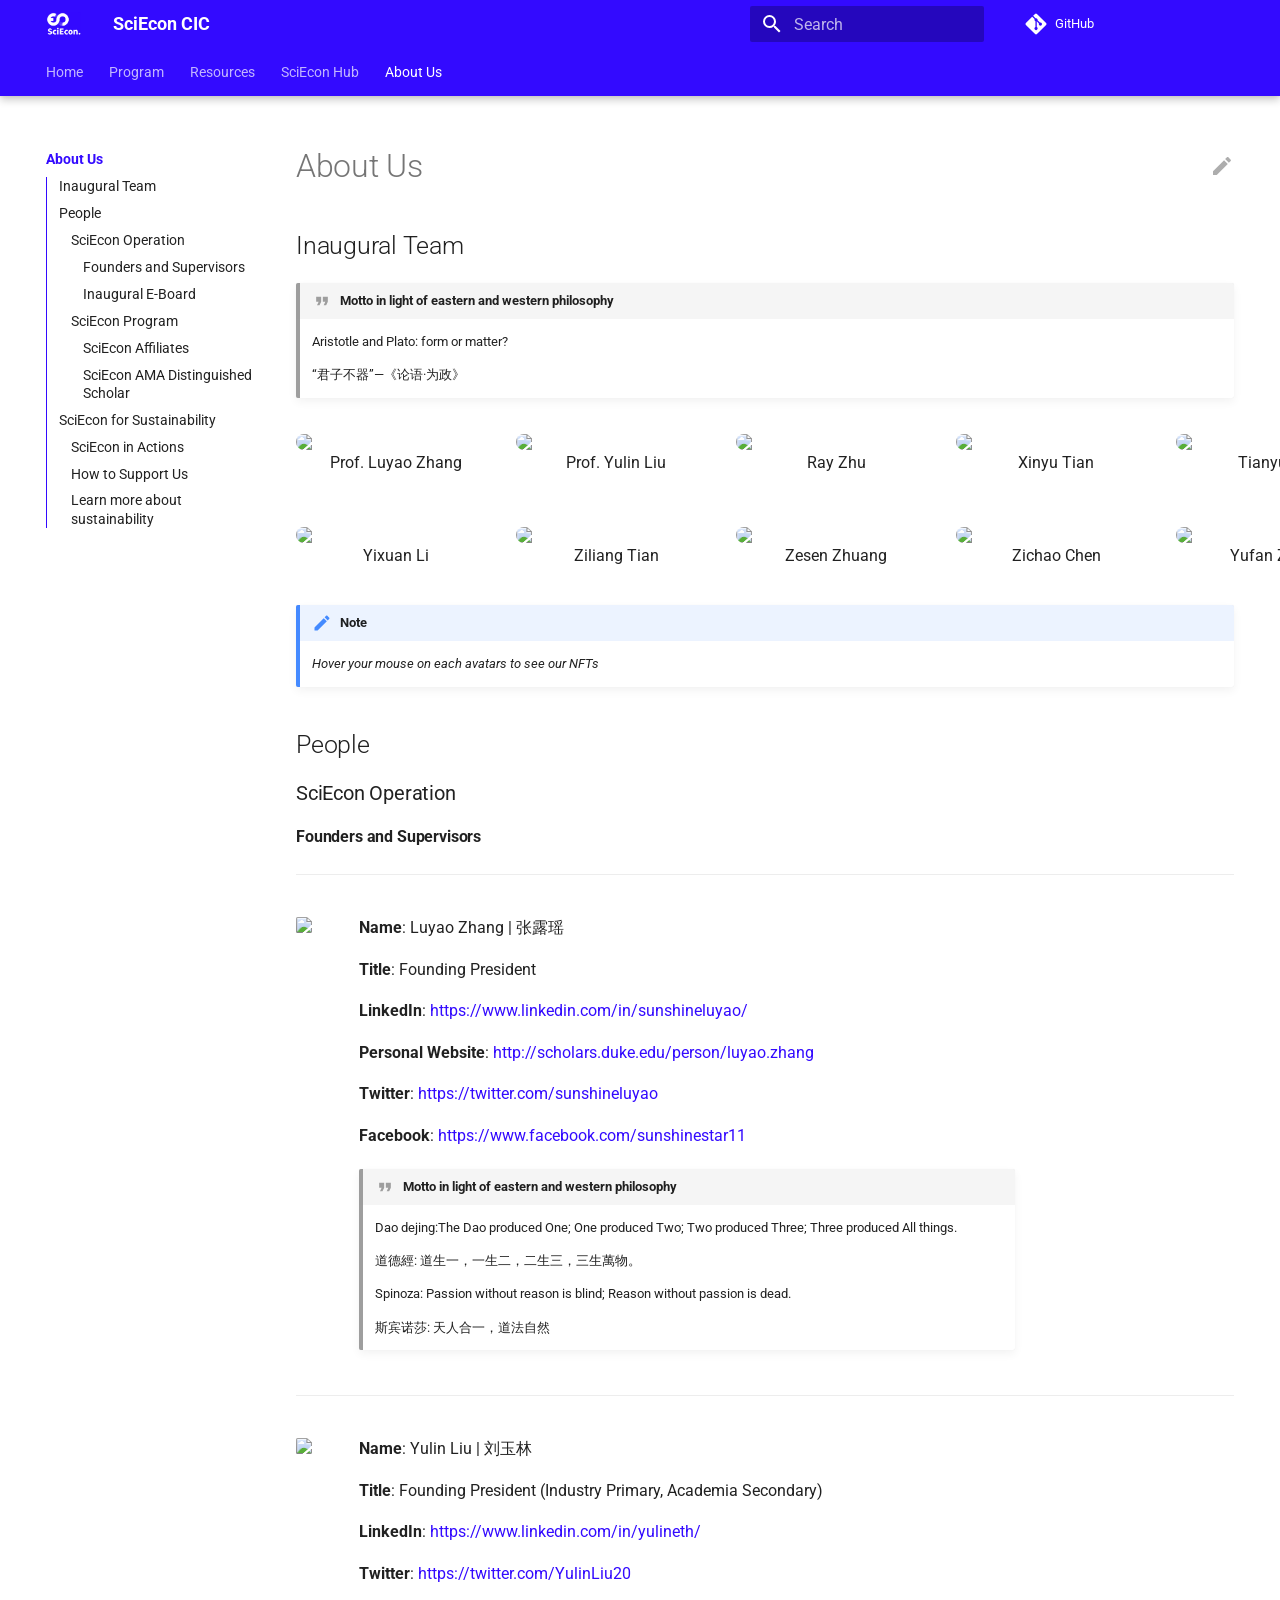
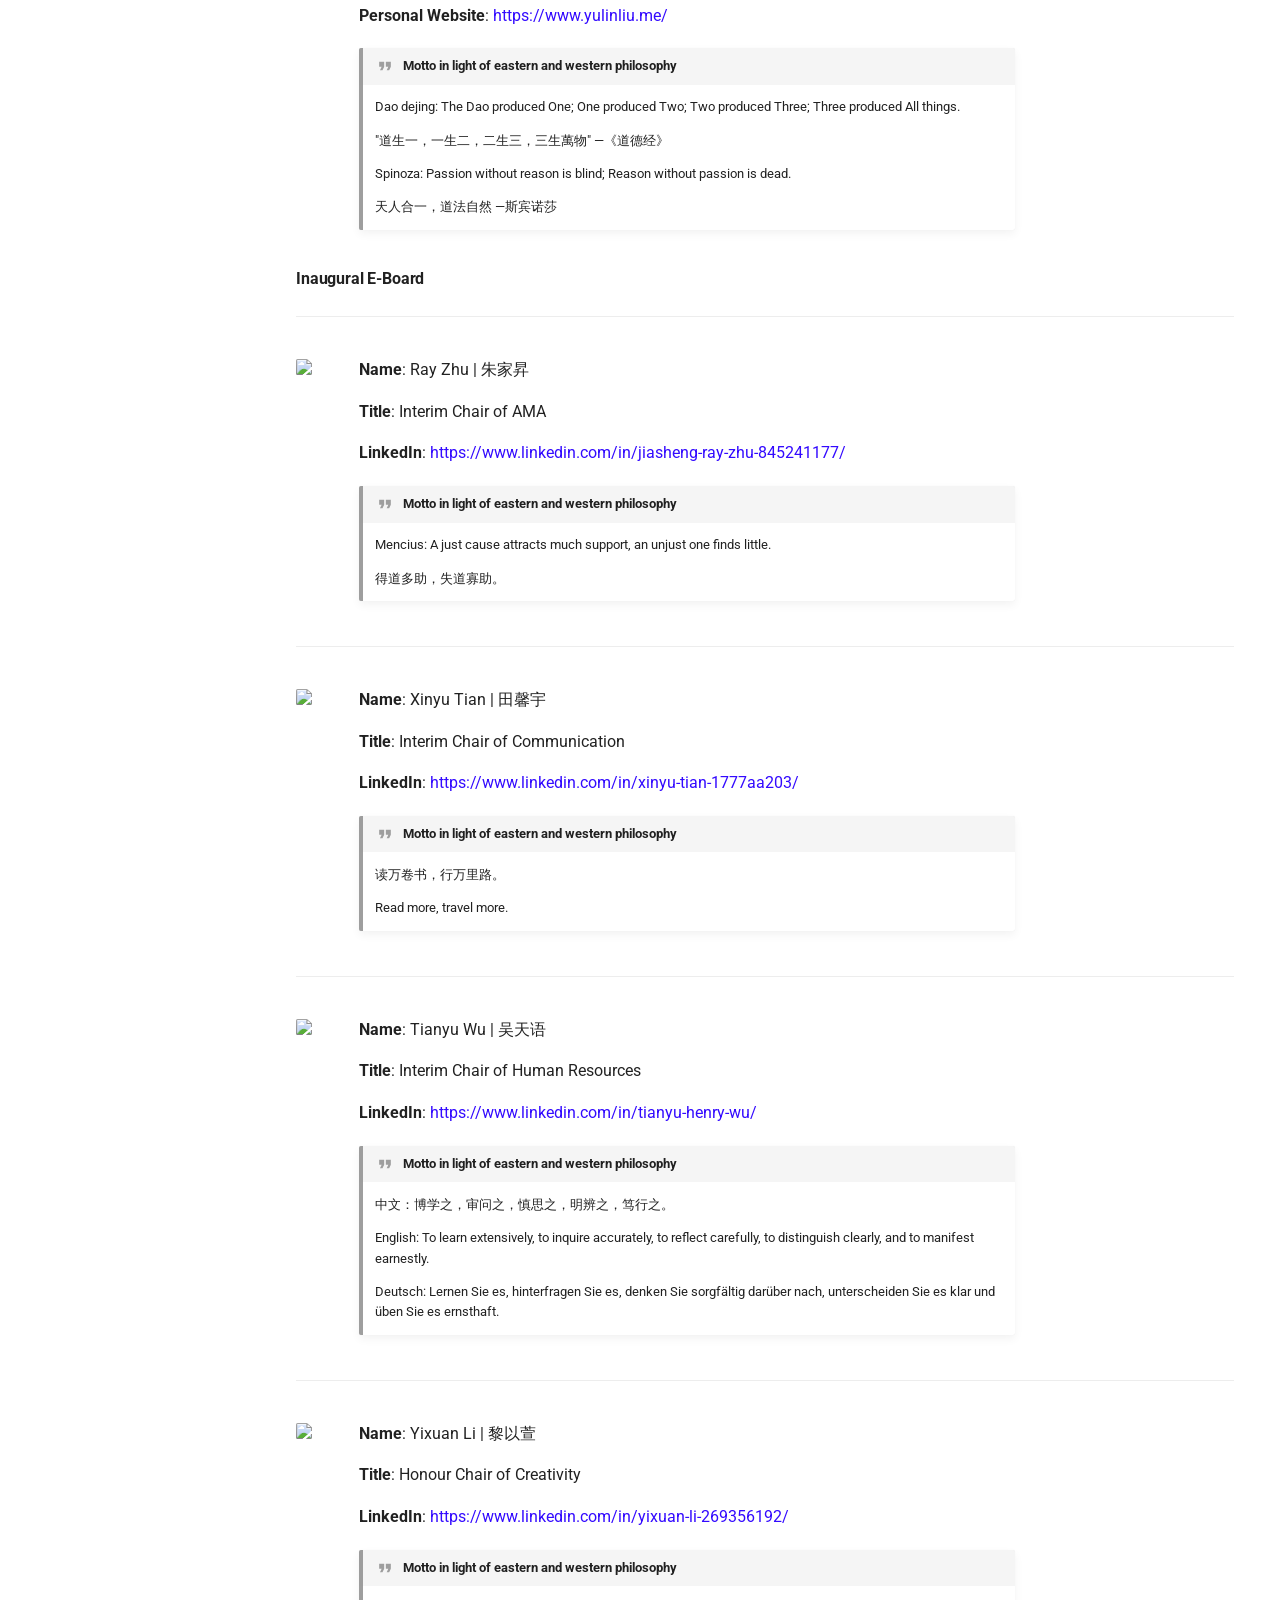
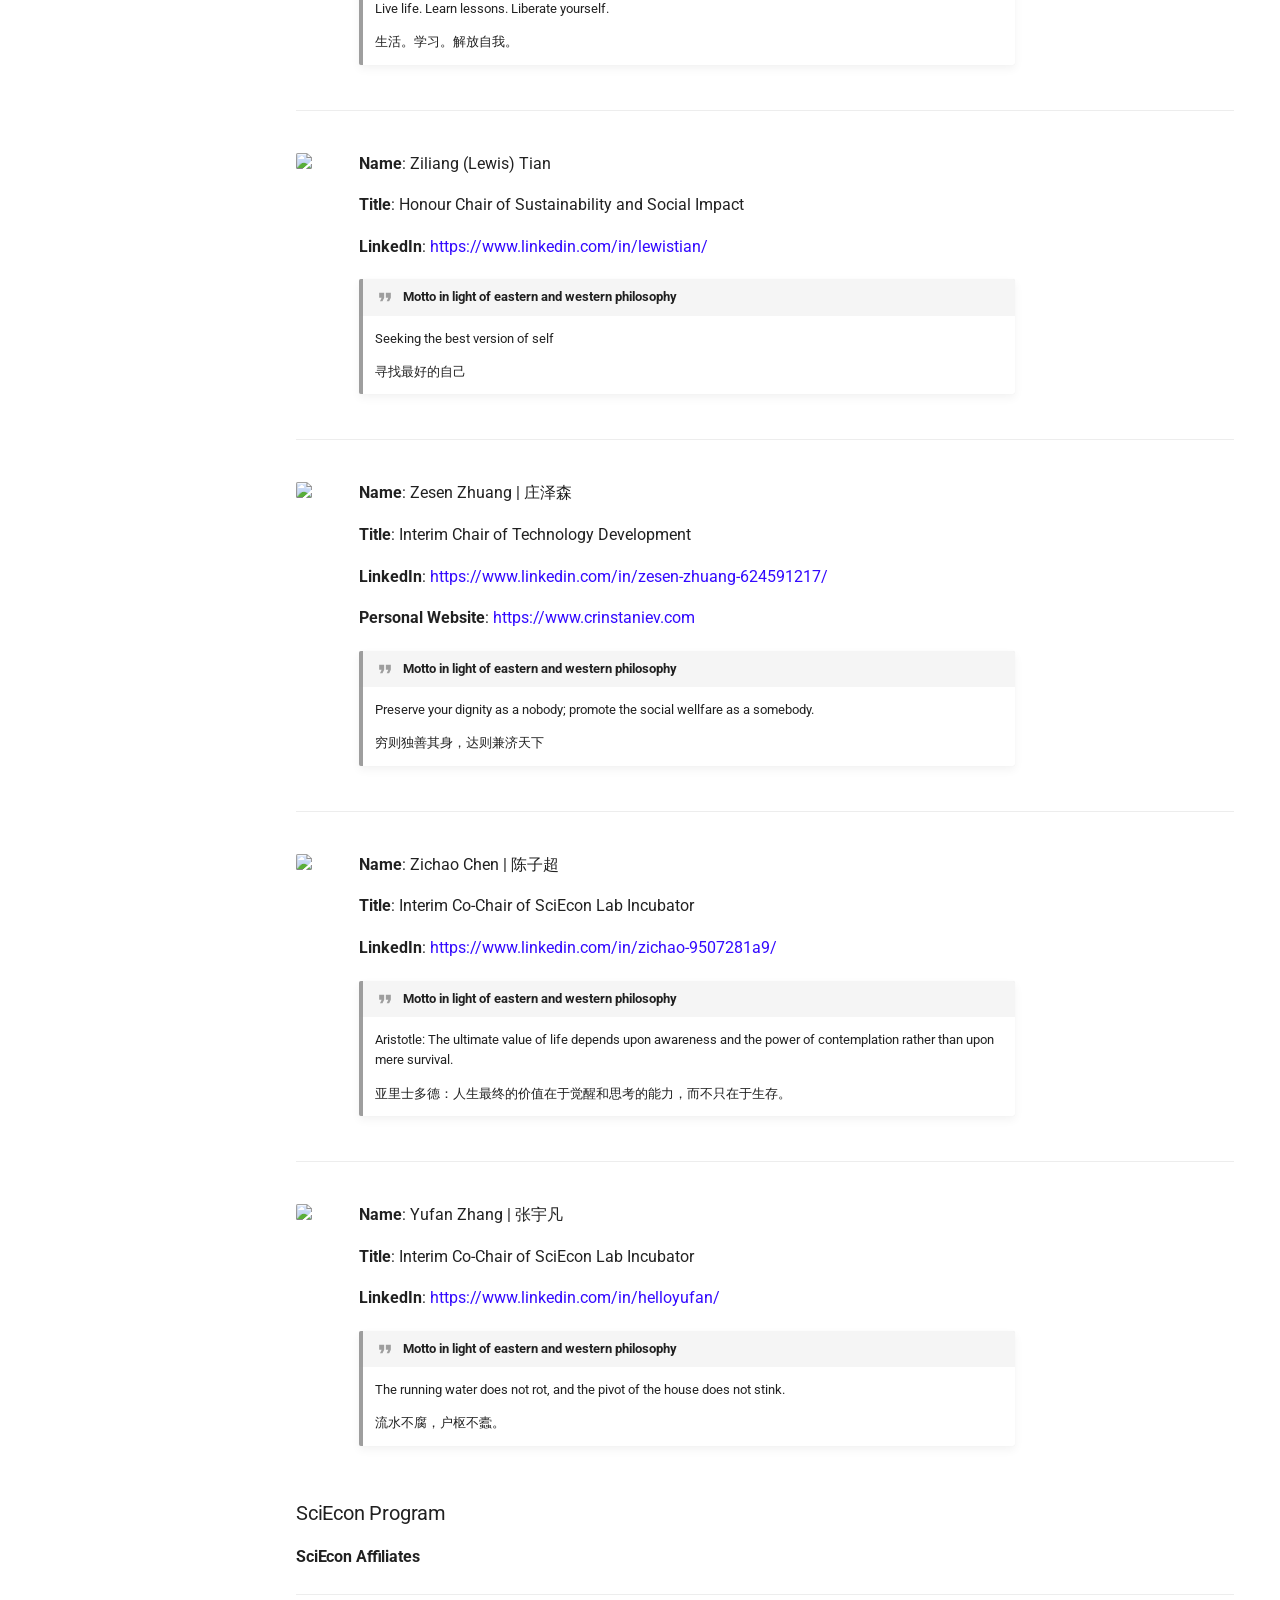
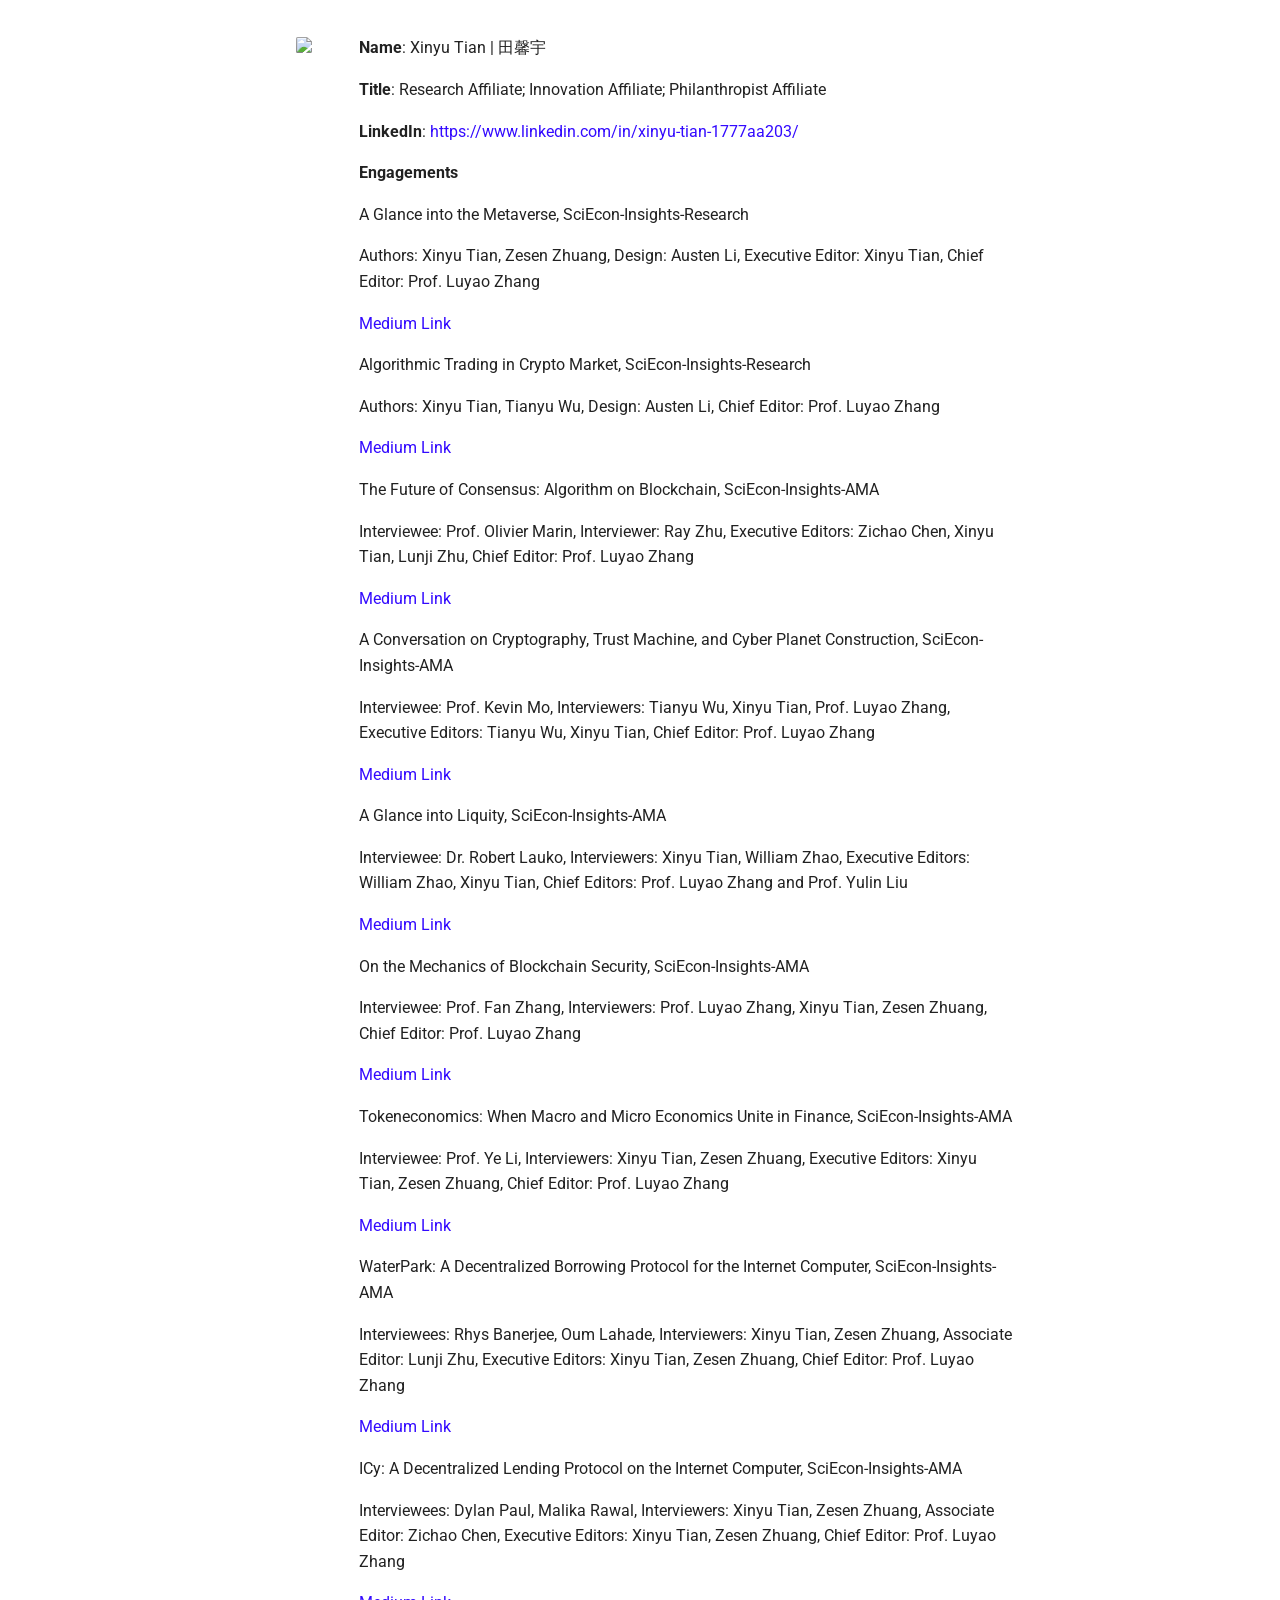
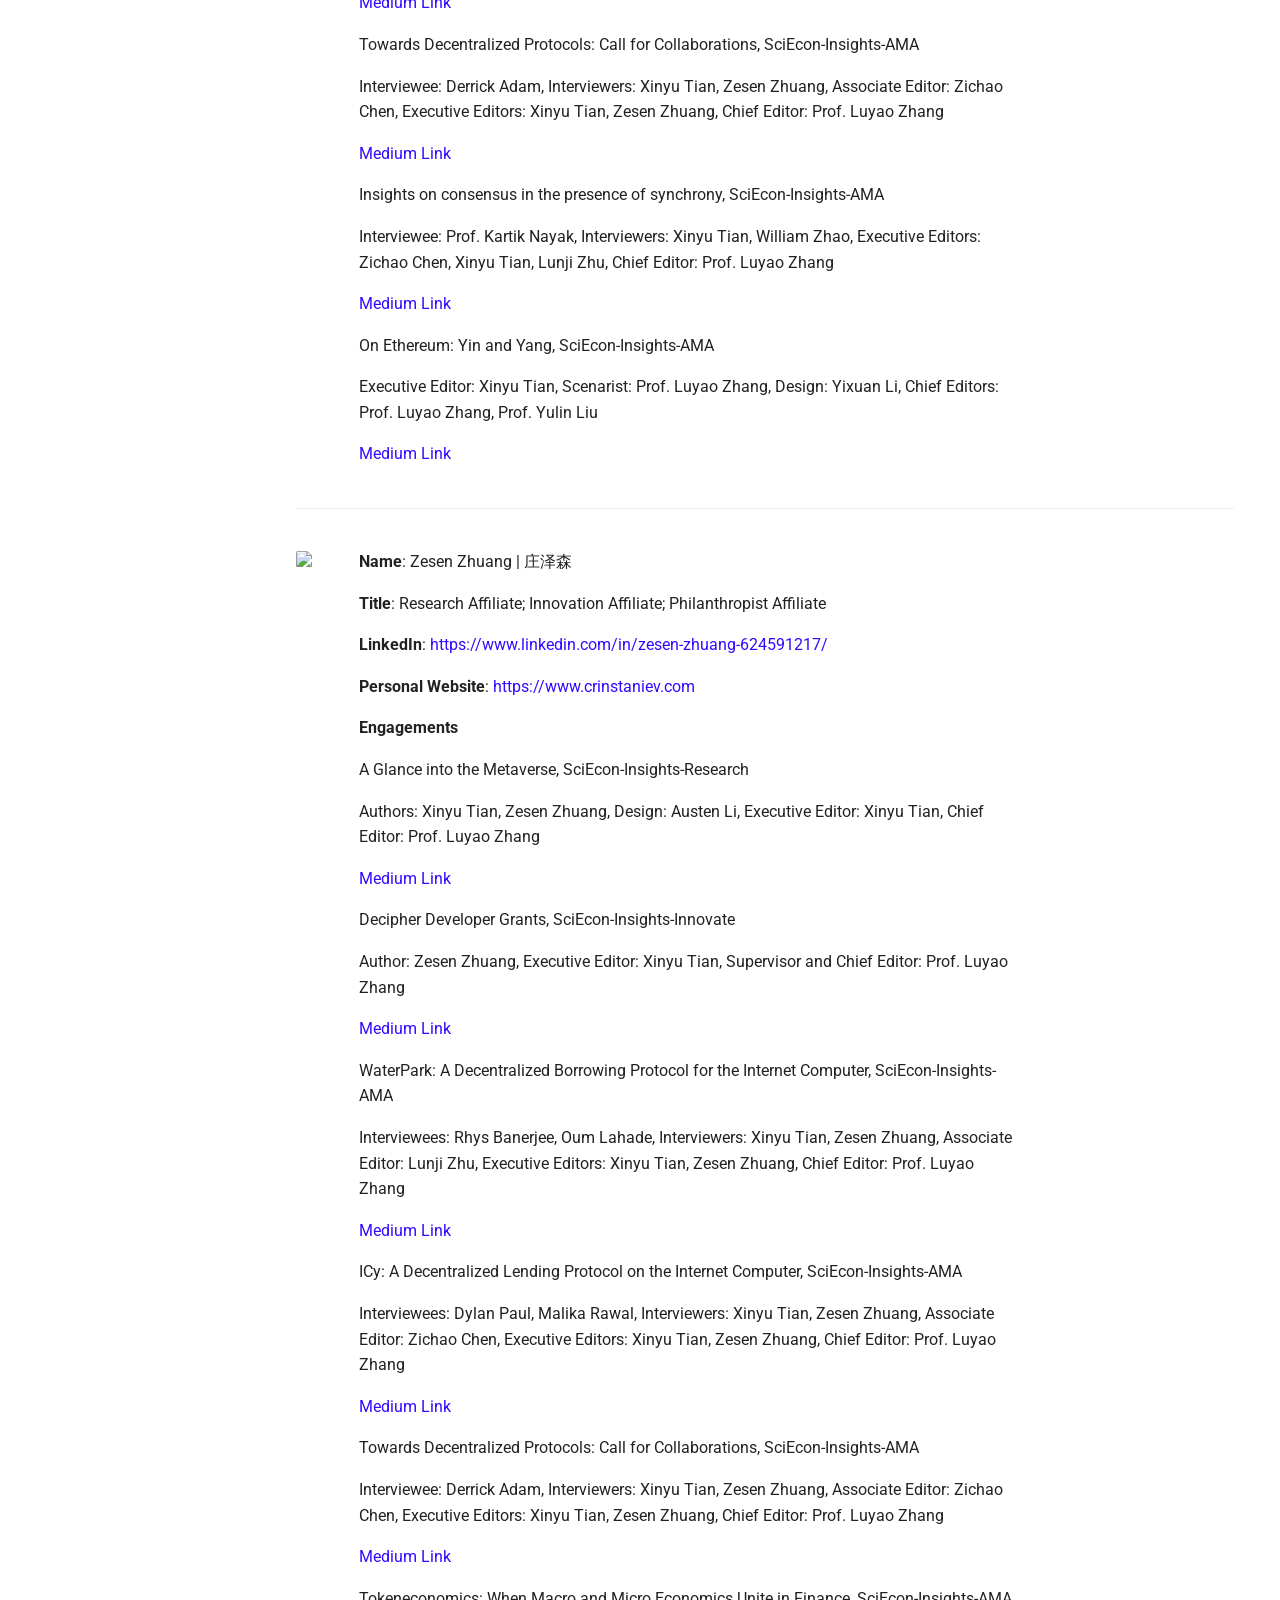
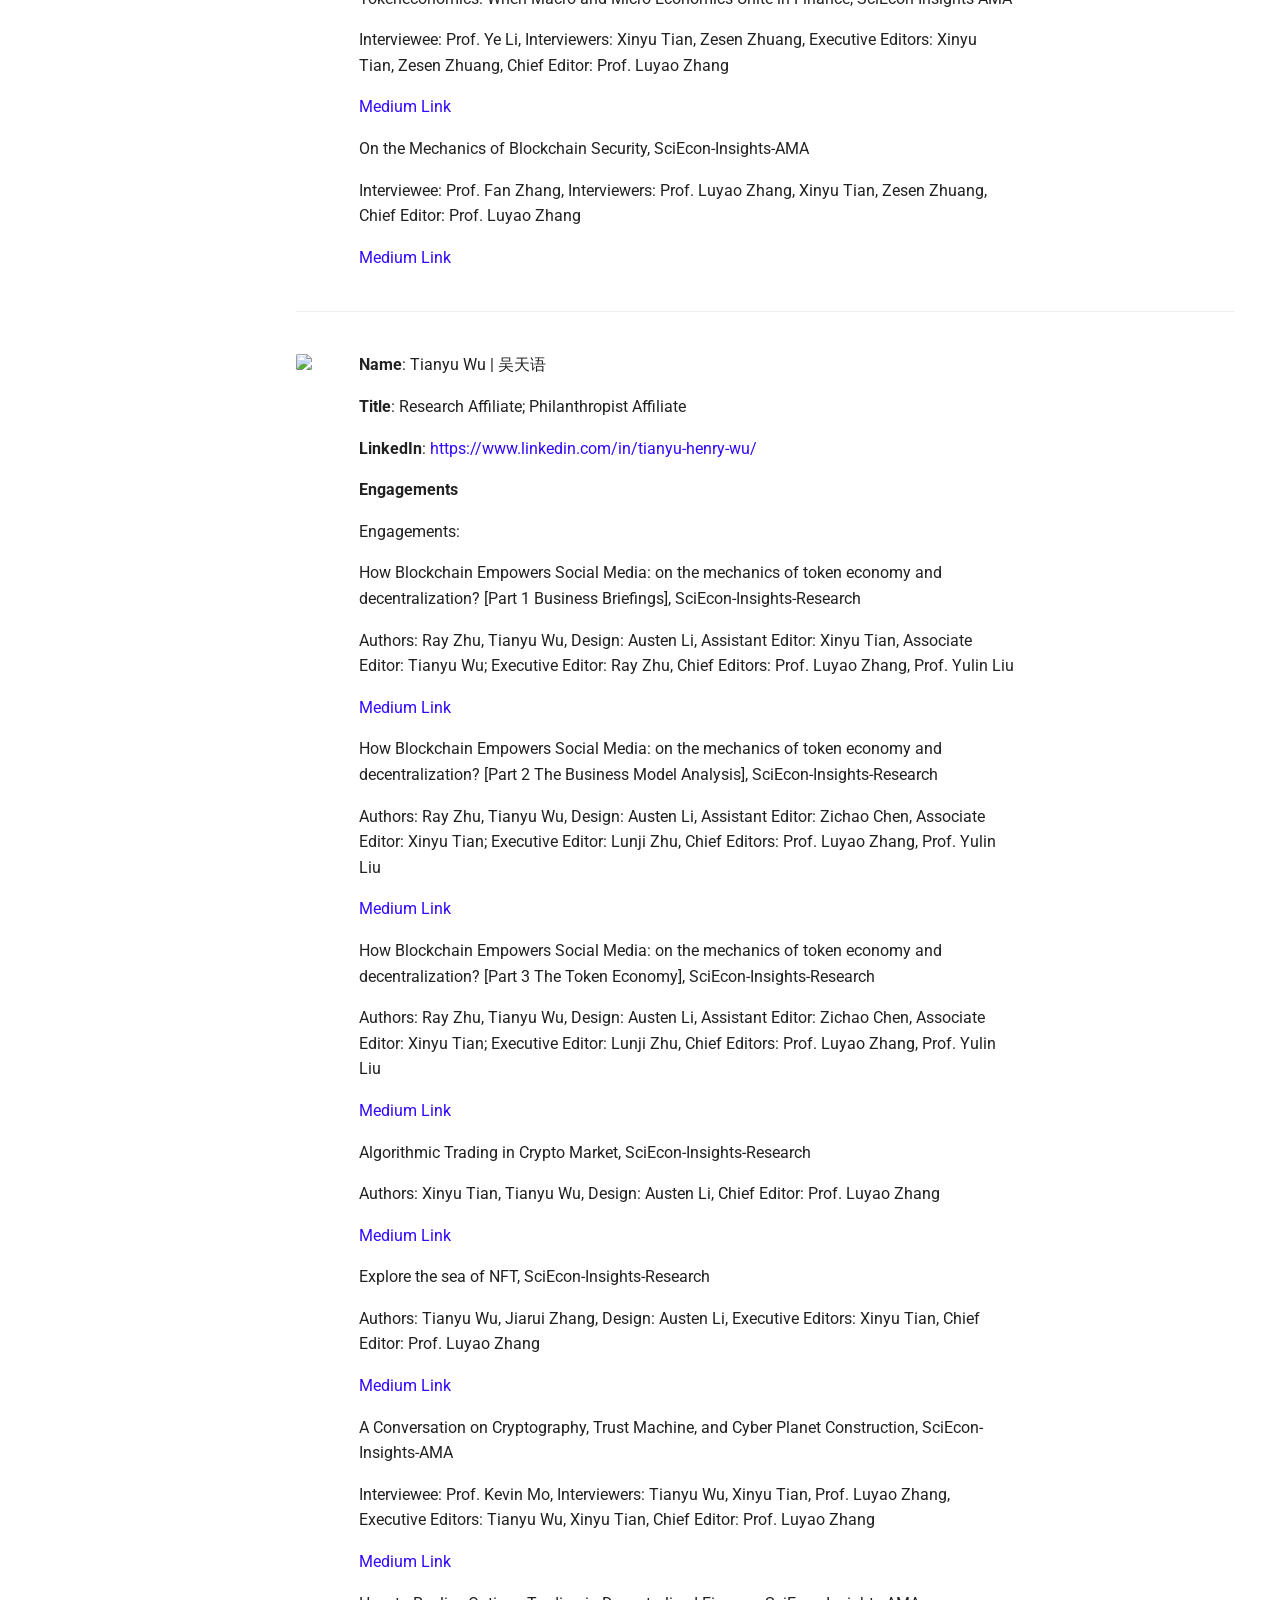
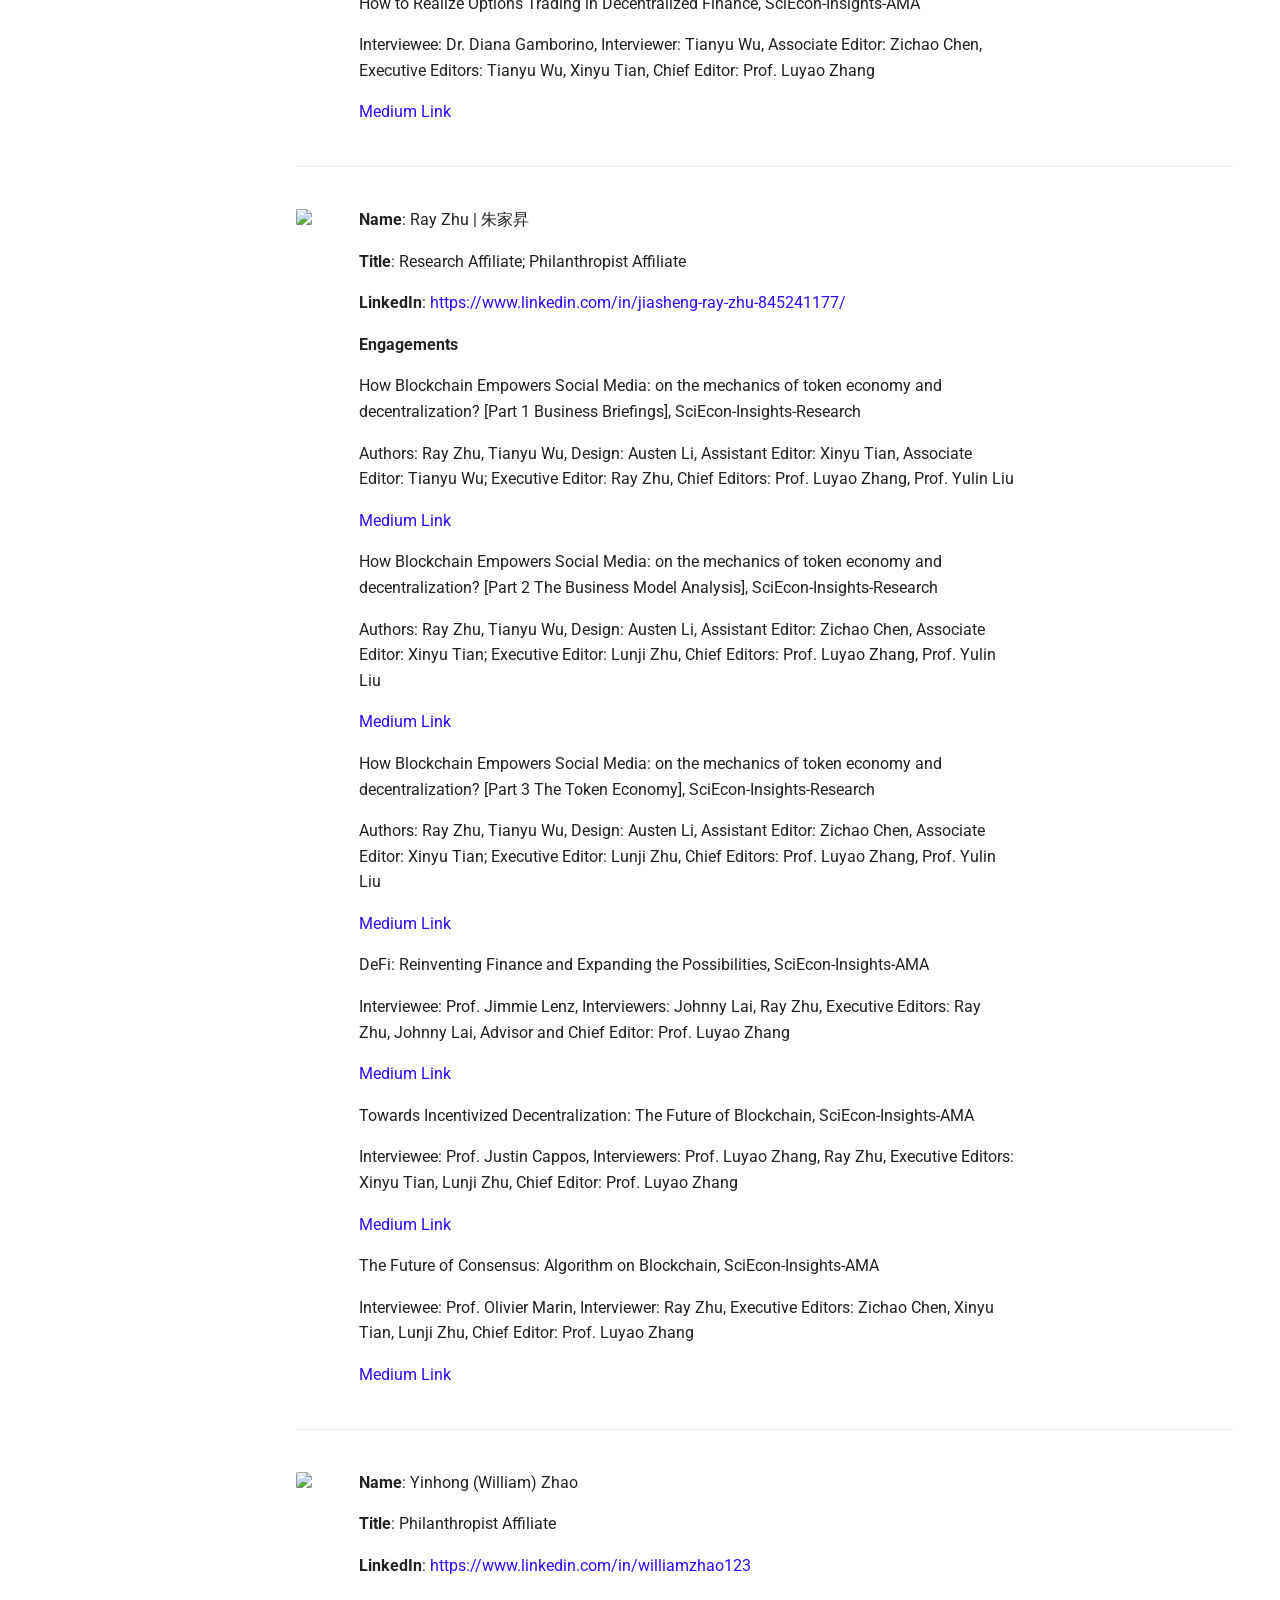
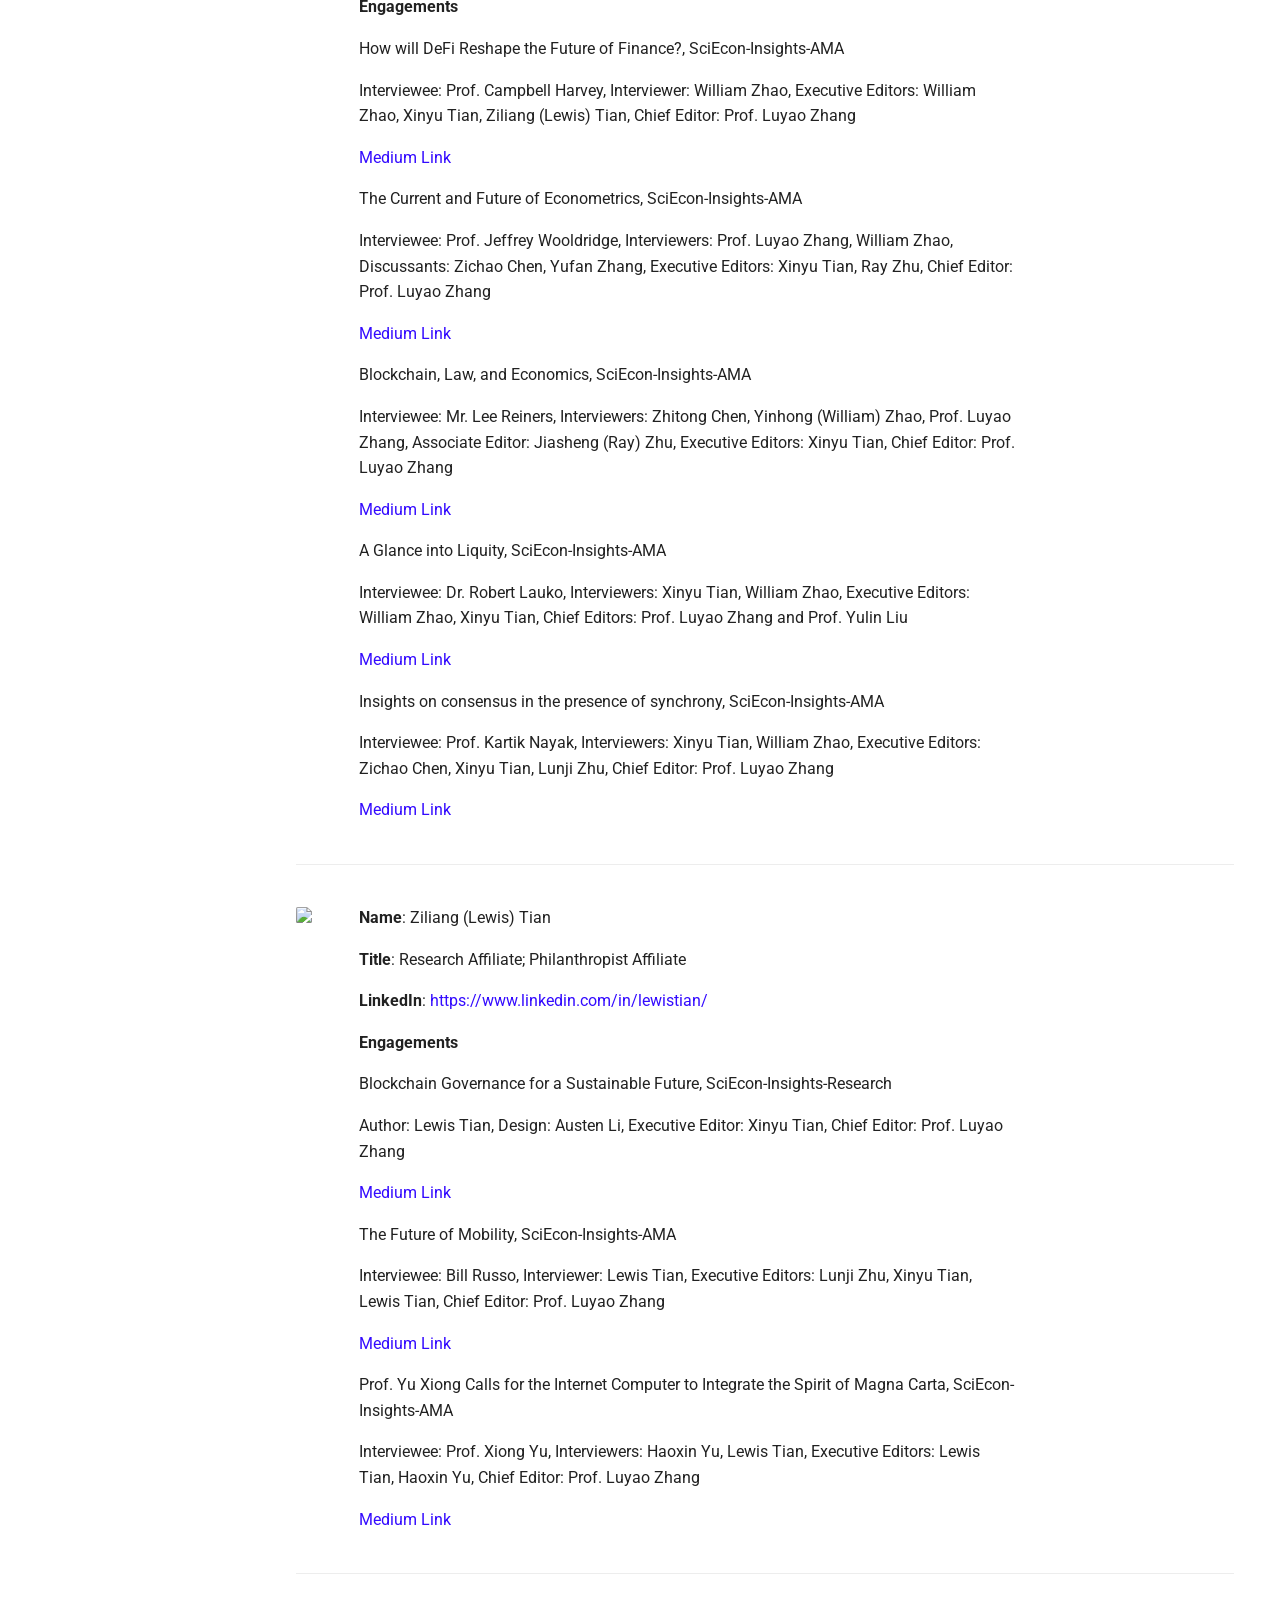
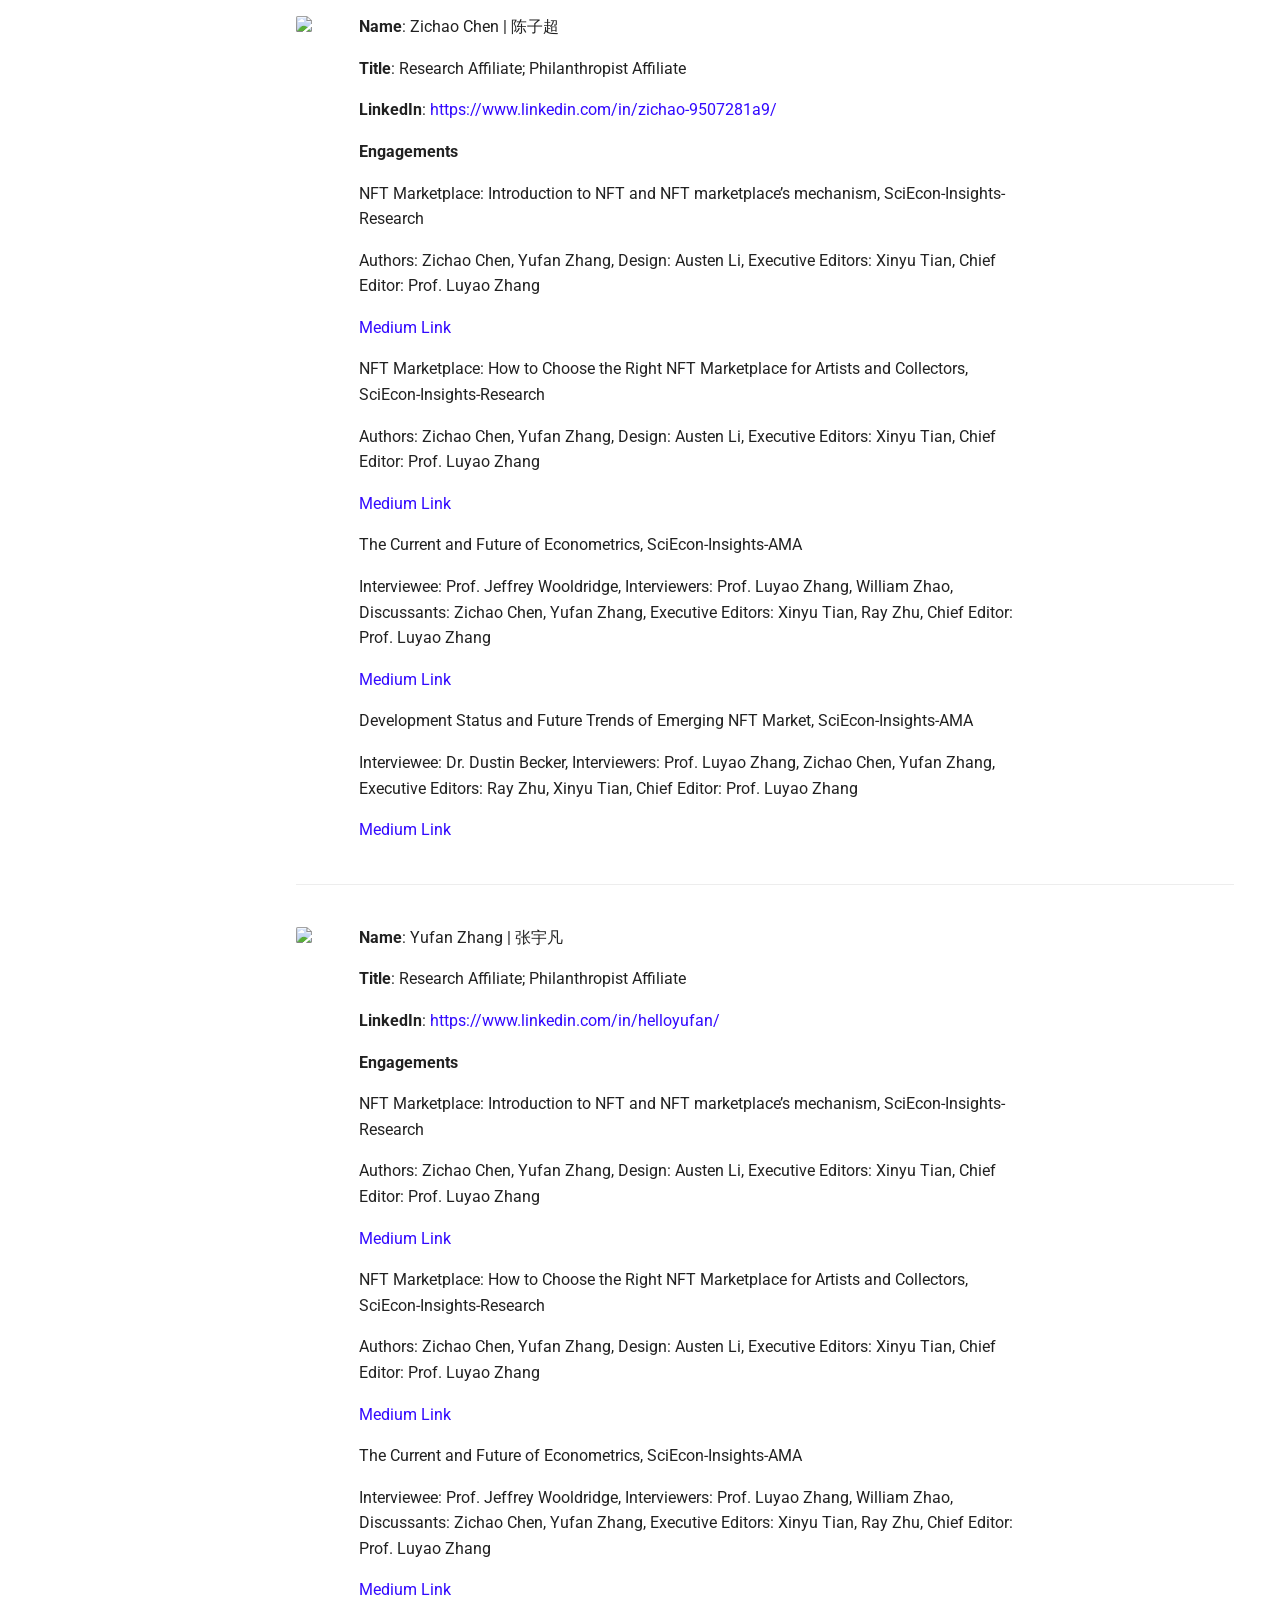
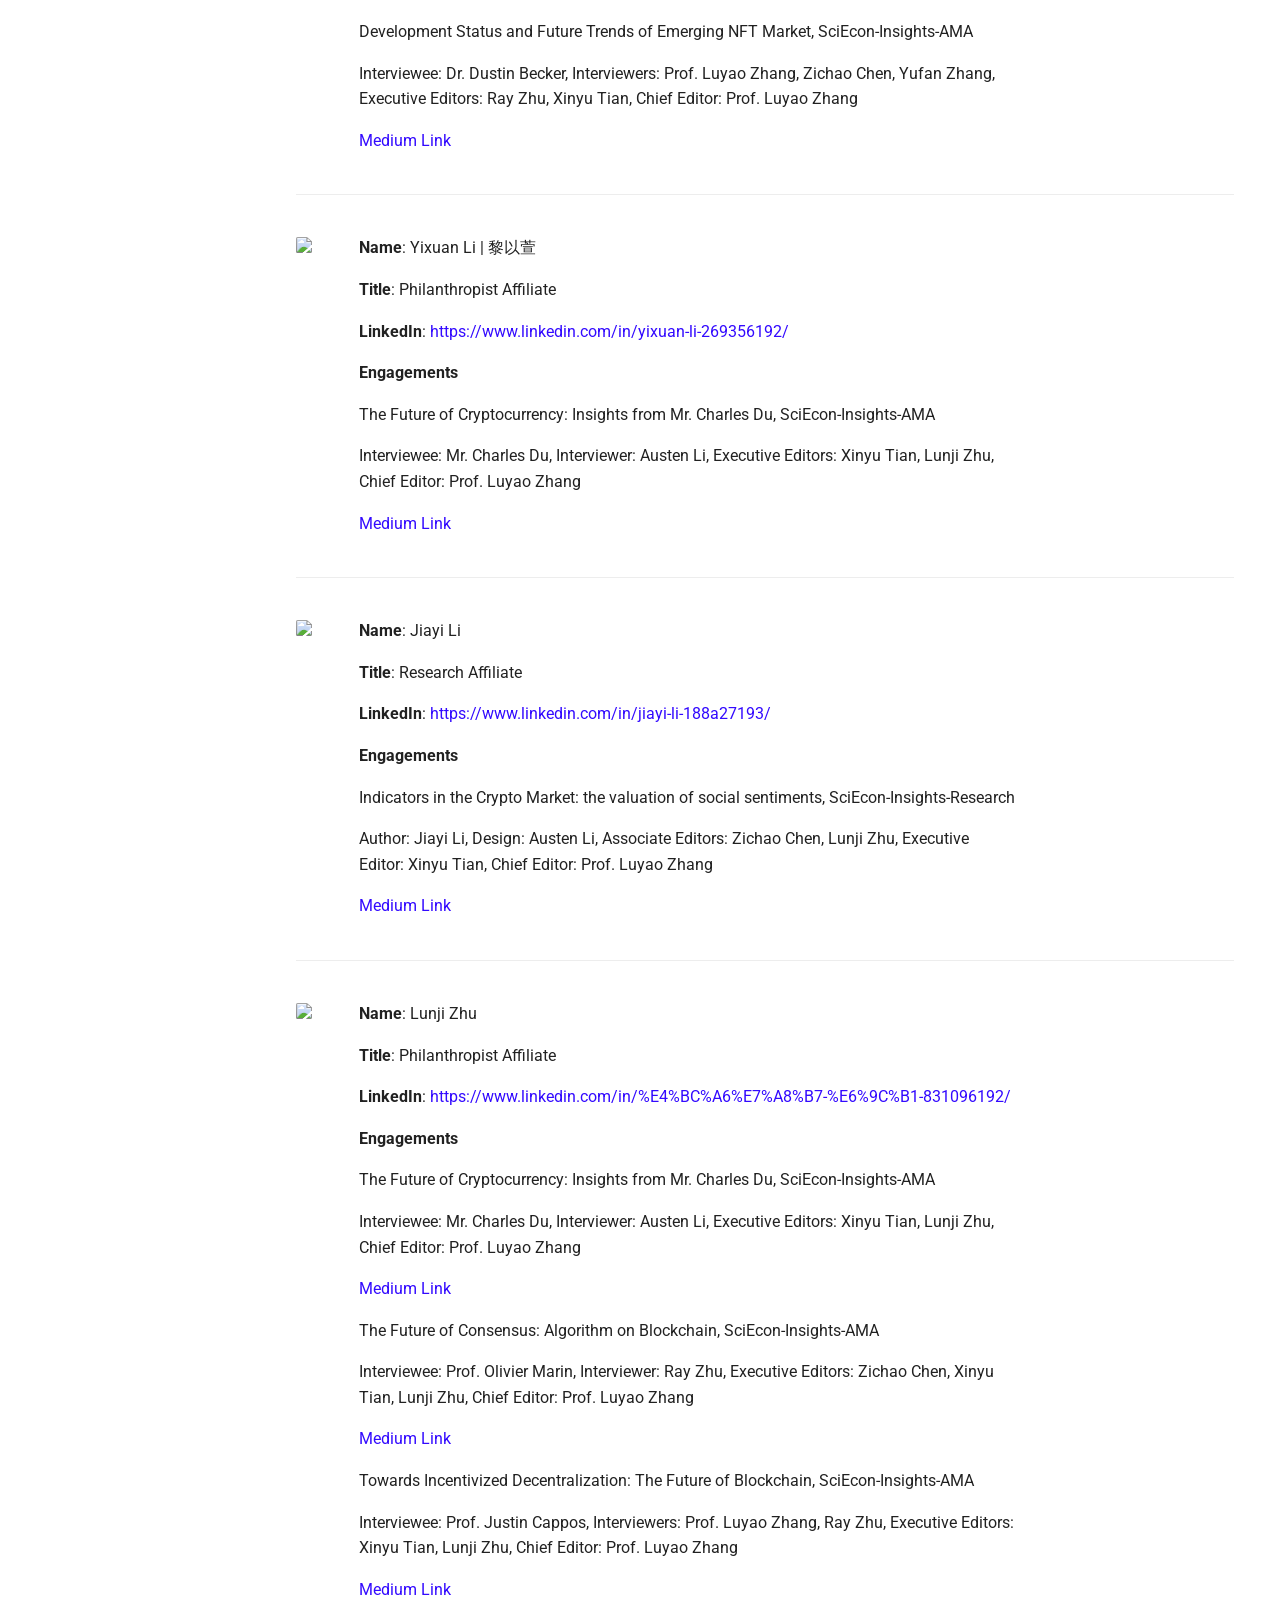
==== site/About/index.html @ 7ccbae43 "update titles" ====
<!doctype html>
<html lang="en" class="no-js">
  <head>
    
      <meta charset="utf-8">
      <meta name="viewport" content="width=device-width,initial-scale=1">
      
        <meta name="description" content="research, innovation, and leadership in light of eastern and western philosophy the renaissance of Greek Academy and Confucius Schools">
      
      
      
      <link rel="icon" href="../assets/logo-light-mode-v1.png">
      <meta name="generator" content="mkdocs-1.3.0, mkdocs-material-8.2.16">
    
    
  <title>SciEcon CIC</title>

    
      <link rel="stylesheet" href="../assets/stylesheets/main.1c3799f8.min.css">
      
        
        <link rel="stylesheet" href="../assets/stylesheets/palette.cc9b2e1e.min.css">
        
      
    
    
    
      
        
        
        <link rel="preconnect" href="https://fonts.gstatic.com" crossorigin>
        <link rel="stylesheet" href="https://fonts.googleapis.com/css?family=Roboto:300,300i,400,400i,700,700i%7CRoboto+Mono:400,400i,700,700i&display=fallback">
        <style>:root{--md-text-font:"Roboto";--md-code-font:"Roboto Mono"}</style>
      
    
    
      <link rel="stylesheet" href="../stylesheets/extra.css">
    
    <script>__md_scope=new URL("..",location),__md_get=(e,_=localStorage,t=__md_scope)=>JSON.parse(_.getItem(t.pathname+"."+e)),__md_set=(e,_,t=localStorage,a=__md_scope)=>{try{t.setItem(a.pathname+"."+e,JSON.stringify(_))}catch(e){}}</script>
    
      

    
    
  </head>
  
  
    
    
    
    
    
    <body dir="ltr" data-md-color-scheme="default" data-md-color-primary="" data-md-color-accent="">
  
    
    
    <input class="md-toggle" data-md-toggle="drawer" type="checkbox" id="__drawer" autocomplete="off">
    <input class="md-toggle" data-md-toggle="search" type="checkbox" id="__search" autocomplete="off">
    <label class="md-overlay" for="__drawer"></label>
    <div data-md-component="skip">
      
        
        <a href="#about-us" class="md-skip">
          Skip to content
        </a>
      
    </div>
    <div data-md-component="announce">
      
    </div>
    
    
      

  

<header class="md-header md-header--lifted" data-md-component="header">
  <nav class="md-header__inner md-grid" aria-label="Header">
    <a href=".." title="SciEcon CIC" class="md-header__button md-logo" aria-label="SciEcon CIC" data-md-component="logo">
      
  <img src="../assets/logo-dark-mode-v1.png" alt="logo">

    </a>
    <label class="md-header__button md-icon" for="__drawer">
      <svg xmlns="http://www.w3.org/2000/svg" viewBox="0 0 24 24"><path d="M3 6h18v2H3V6m0 5h18v2H3v-2m0 5h18v2H3v-2Z"/></svg>
    </label>
    <div class="md-header__title" data-md-component="header-title">
      <div class="md-header__ellipsis">
        <div class="md-header__topic">
          <span class="md-ellipsis">
            SciEcon CIC
          </span>
        </div>
        <div class="md-header__topic" data-md-component="header-topic">
          <span class="md-ellipsis">
            
              About Us
            
          </span>
        </div>
      </div>
    </div>
    
    
    
      <label class="md-header__button md-icon" for="__search">
        <svg xmlns="http://www.w3.org/2000/svg" viewBox="0 0 24 24"><path d="M9.5 3A6.5 6.5 0 0 1 16 9.5c0 1.61-.59 3.09-1.56 4.23l.27.27h.79l5 5-1.5 1.5-5-5v-.79l-.27-.27A6.516 6.516 0 0 1 9.5 16 6.5 6.5 0 0 1 3 9.5 6.5 6.5 0 0 1 9.5 3m0 2C7 5 5 7 5 9.5S7 14 9.5 14 14 12 14 9.5 12 5 9.5 5Z"/></svg>
      </label>
      <div class="md-search" data-md-component="search" role="dialog">
  <label class="md-search__overlay" for="__search"></label>
  <div class="md-search__inner" role="search">
    <form class="md-search__form" name="search">
      <input type="text" class="md-search__input" name="query" aria-label="Search" placeholder="Search" autocapitalize="off" autocorrect="off" autocomplete="off" spellcheck="false" data-md-component="search-query" required>
      <label class="md-search__icon md-icon" for="__search">
        <svg xmlns="http://www.w3.org/2000/svg" viewBox="0 0 24 24"><path d="M9.5 3A6.5 6.5 0 0 1 16 9.5c0 1.61-.59 3.09-1.56 4.23l.27.27h.79l5 5-1.5 1.5-5-5v-.79l-.27-.27A6.516 6.516 0 0 1 9.5 16 6.5 6.5 0 0 1 3 9.5 6.5 6.5 0 0 1 9.5 3m0 2C7 5 5 7 5 9.5S7 14 9.5 14 14 12 14 9.5 12 5 9.5 5Z"/></svg>
        <svg xmlns="http://www.w3.org/2000/svg" viewBox="0 0 24 24"><path d="M20 11v2H8l5.5 5.5-1.42 1.42L4.16 12l7.92-7.92L13.5 5.5 8 11h12Z"/></svg>
      </label>
      <nav class="md-search__options" aria-label="Search">
        
        <button type="reset" class="md-search__icon md-icon" aria-label="Clear" tabindex="-1">
          <svg xmlns="http://www.w3.org/2000/svg" viewBox="0 0 24 24"><path d="M19 6.41 17.59 5 12 10.59 6.41 5 5 6.41 10.59 12 5 17.59 6.41 19 12 13.41 17.59 19 19 17.59 13.41 12 19 6.41Z"/></svg>
        </button>
      </nav>
      
    </form>
    <div class="md-search__output">
      <div class="md-search__scrollwrap" data-md-scrollfix>
        <div class="md-search-result" data-md-component="search-result">
          <div class="md-search-result__meta">
            Initializing search
          </div>
          <ol class="md-search-result__list"></ol>
        </div>
      </div>
    </div>
  </div>
</div>
    
    
      <div class="md-header__source">
        <a href="https://github.com/SciEcon/SciEcon-Website/" title="Go to repository" class="md-source" data-md-component="source">
  <div class="md-source__icon md-icon">
    
    <svg xmlns="http://www.w3.org/2000/svg" viewBox="0 0 448 512"><!--! Font Awesome Free 6.1.1 by @fontawesome - https://fontawesome.com License - https://fontawesome.com/license/free (Icons: CC BY 4.0, Fonts: SIL OFL 1.1, Code: MIT License) Copyright 2022 Fonticons, Inc.--><path d="M439.55 236.05 244 40.45a28.87 28.87 0 0 0-40.81 0l-40.66 40.63 51.52 51.52c27.06-9.14 52.68 16.77 43.39 43.68l49.66 49.66c34.23-11.8 61.18 31 35.47 56.69-26.49 26.49-70.21-2.87-56-37.34L240.22 199v121.85c25.3 12.54 22.26 41.85 9.08 55a34.34 34.34 0 0 1-48.55 0c-17.57-17.6-11.07-46.91 11.25-56v-123c-20.8-8.51-24.6-30.74-18.64-45L142.57 101 8.45 235.14a28.86 28.86 0 0 0 0 40.81l195.61 195.6a28.86 28.86 0 0 0 40.8 0l194.69-194.69a28.86 28.86 0 0 0 0-40.81z"/></svg>
  </div>
  <div class="md-source__repository">
    GitHub
  </div>
</a>
      </div>
    
  </nav>
  
    
      
<nav class="md-tabs" aria-label="Tabs" data-md-component="tabs">
  <div class="md-tabs__inner md-grid">
    <ul class="md-tabs__list">
      
        
  
  


  <li class="md-tabs__item">
    <a href=".." class="md-tabs__link">
      Home
    </a>
  </li>

      
        
  
  


  <li class="md-tabs__item">
    <a href="../Program/" class="md-tabs__link">
      Program
    </a>
  </li>

      
        
  
  


  <li class="md-tabs__item">
    <a href="../Resources/" class="md-tabs__link">
      Resources
    </a>
  </li>

      
        
  
  


  <li class="md-tabs__item">
    <a href="../Hub/" class="md-tabs__link">
      SciEcon Hub
    </a>
  </li>

      
        
  
  
    
  


  <li class="md-tabs__item">
    <a href="./" class="md-tabs__link md-tabs__link--active">
      About Us
    </a>
  </li>

      
    </ul>
  </div>
</nav>
    
  
</header>
    
    <div class="md-container" data-md-component="container">
      
      
        
      
      <main class="md-main" data-md-component="main">
        <div class="md-main__inner md-grid">
          
            
              
              <div class="md-sidebar md-sidebar--primary" data-md-component="sidebar" data-md-type="navigation" >
                <div class="md-sidebar__scrollwrap">
                  <div class="md-sidebar__inner">
                    

  


  

<nav class="md-nav md-nav--primary md-nav--lifted md-nav--integrated" aria-label="Navigation" data-md-level="0">
  <label class="md-nav__title" for="__drawer">
    <a href=".." title="SciEcon CIC" class="md-nav__button md-logo" aria-label="SciEcon CIC" data-md-component="logo">
      
  <img src="../assets/logo-dark-mode-v1.png" alt="logo">

    </a>
    SciEcon CIC
  </label>
  
    <div class="md-nav__source">
      <a href="https://github.com/SciEcon/SciEcon-Website/" title="Go to repository" class="md-source" data-md-component="source">
  <div class="md-source__icon md-icon">
    
    <svg xmlns="http://www.w3.org/2000/svg" viewBox="0 0 448 512"><!--! Font Awesome Free 6.1.1 by @fontawesome - https://fontawesome.com License - https://fontawesome.com/license/free (Icons: CC BY 4.0, Fonts: SIL OFL 1.1, Code: MIT License) Copyright 2022 Fonticons, Inc.--><path d="M439.55 236.05 244 40.45a28.87 28.87 0 0 0-40.81 0l-40.66 40.63 51.52 51.52c27.06-9.14 52.68 16.77 43.39 43.68l49.66 49.66c34.23-11.8 61.18 31 35.47 56.69-26.49 26.49-70.21-2.87-56-37.34L240.22 199v121.85c25.3 12.54 22.26 41.85 9.08 55a34.34 34.34 0 0 1-48.55 0c-17.57-17.6-11.07-46.91 11.25-56v-123c-20.8-8.51-24.6-30.74-18.64-45L142.57 101 8.45 235.14a28.86 28.86 0 0 0 0 40.81l195.61 195.6a28.86 28.86 0 0 0 40.8 0l194.69-194.69a28.86 28.86 0 0 0 0-40.81z"/></svg>
  </div>
  <div class="md-source__repository">
    GitHub
  </div>
</a>
    </div>
  
  <ul class="md-nav__list" data-md-scrollfix>
    
      
      
      

  
  
  
    <li class="md-nav__item">
      <a href=".." class="md-nav__link">
        Home
      </a>
    </li>
  

    
      
      
      

  
  
  
    <li class="md-nav__item">
      <a href="../Program/" class="md-nav__link">
        Program
      </a>
    </li>
  

    
      
      
      

  
  
  
    <li class="md-nav__item">
      <a href="../Resources/" class="md-nav__link">
        Resources
      </a>
    </li>
  

    
      
      
      

  
  
  
    <li class="md-nav__item">
      <a href="../Hub/" class="md-nav__link">
        SciEcon Hub
      </a>
    </li>
  

    
      
      
      

  
  
    
  
  
    <li class="md-nav__item md-nav__item--active">
      
      <input class="md-nav__toggle md-toggle" data-md-toggle="toc" type="checkbox" id="__toc">
      
      
        
      
      
        <label class="md-nav__link md-nav__link--active" for="__toc">
          About Us
          <span class="md-nav__icon md-icon"></span>
        </label>
      
      <a href="./" class="md-nav__link md-nav__link--active">
        About Us
      </a>
      
        

<nav class="md-nav md-nav--secondary" aria-label="Table of contents">
  
  
  
    
  
  
    <label class="md-nav__title" for="__toc">
      <span class="md-nav__icon md-icon"></span>
      Table of contents
    </label>
    <ul class="md-nav__list" data-md-component="toc" data-md-scrollfix>
      
        <li class="md-nav__item">
  <a href="#inaugural-team" class="md-nav__link">
    Inaugural Team
  </a>
  
</li>
      
        <li class="md-nav__item">
  <a href="#people" class="md-nav__link">
    People
  </a>
  
    <nav class="md-nav" aria-label="People">
      <ul class="md-nav__list">
        
          <li class="md-nav__item">
  <a href="#sciecon-operation" class="md-nav__link">
    SciEcon Operation
  </a>
  
    <nav class="md-nav" aria-label="SciEcon Operation">
      <ul class="md-nav__list">
        
          <li class="md-nav__item">
  <a href="#founders-and-supervisors" class="md-nav__link">
    Founders and Supervisors
  </a>
  
</li>
        
          <li class="md-nav__item">
  <a href="#inaugural-e-board" class="md-nav__link">
    Inaugural E-Board
  </a>
  
</li>
        
      </ul>
    </nav>
  
</li>
        
          <li class="md-nav__item">
  <a href="#sciecon-program" class="md-nav__link">
    SciEcon Program
  </a>
  
    <nav class="md-nav" aria-label="SciEcon Program">
      <ul class="md-nav__list">
        
          <li class="md-nav__item">
  <a href="#sciecon-affiliates" class="md-nav__link">
    SciEcon Affiliates
  </a>
  
</li>
        
          <li class="md-nav__item">
  <a href="#sciecon-ama-distinguished-scholar" class="md-nav__link">
    SciEcon AMA Distinguished Scholar
  </a>
  
</li>
        
      </ul>
    </nav>
  
</li>
        
      </ul>
    </nav>
  
</li>
      
        <li class="md-nav__item">
  <a href="#sciecon-for-sustainability" class="md-nav__link">
    SciEcon for Sustainability
  </a>
  
    <nav class="md-nav" aria-label="SciEcon for Sustainability">
      <ul class="md-nav__list">
        
          <li class="md-nav__item">
  <a href="#sciecon-in-actions" class="md-nav__link">
    SciEcon in Actions
  </a>
  
</li>
        
          <li class="md-nav__item">
  <a href="#how-to-support-us" class="md-nav__link">
    How to Support Us
  </a>
  
</li>
        
          <li class="md-nav__item">
  <a href="#learn-more-about-sustainability" class="md-nav__link">
    Learn more about sustainability
  </a>
  
</li>
        
      </ul>
    </nav>
  
</li>
      
    </ul>
  
</nav>
      
    </li>
  

    
  </ul>
</nav>
                  </div>
                </div>
              </div>
            
            
          
          <div class="md-content" data-md-component="content">
            <article class="md-content__inner md-typeset">
              
                
  <a href="https://github.com/SciEcon/SciEcon-Website/edit/master/docs/About.md" title="Edit this page" class="md-content__button md-icon">
    <svg xmlns="http://www.w3.org/2000/svg" viewBox="0 0 24 24"><path d="M20.71 7.04c.39-.39.39-1.04 0-1.41l-2.34-2.34c-.37-.39-1.02-.39-1.41 0l-1.84 1.83 3.75 3.75M3 17.25V21h3.75L17.81 9.93l-3.75-3.75L3 17.25Z"/></svg>
  </a>



<h1 id="about-us">About Us</h1>
<h2 id="inaugural-team">Inaugural Team</h2>
<div class="admonition quote">
<p class="admonition-title">Motto in light of eastern and western philosophy</p>
<p>Aristotle and Plato: form or matter? </p>
<p>“君子不器”—《论语·为政》</p>
</div>
<div class="grid-container">
    <figure><img class="origin-img" id="luyao"
            src="https://raw.githubusercontent.com/SciEcon/SciEcon-Website/main/docs/people_thumbnail/luyao.jpg"width="200" />
        <figurecaption>Prof. Luyao Zhang</figurecaption>
    </figure>
    <figure><img class="origin-img" id="yulin"
            src="https://raw.githubusercontent.com/SciEcon/SciEcon-Website/main/docs/people_thumbnail/yulin.jpg"width="200" />
        <figurecaption>Prof. Yulin Liu</figurecaption>
    </figure>
    <figure><img class="origin-img" id="jiasheng"
            src="https://raw.githubusercontent.com/SciEcon/SciEcon-Website/main/docs/people_thumbnail/jiasheng.png"width="200" />
        <figurecaption>Ray Zhu</figurecaption>
    </figure>
    <figure><img class="origin-img" id="xinyu"
            src="https://raw.githubusercontent.com/SciEcon/SciEcon-Website/main/docs/people_thumbnail/xinyu.jpg"width="200" />
        <figurecaption>Xinyu Tian</figurecaption>
    </figure>
    <figure><img class="origin-img" id="tianyu"
            src="https://raw.githubusercontent.com/SciEcon/SciEcon-Website/main/docs/people_thumbnail/tianyu.jpg"width="200" />
        <figurecaption>Tianyu Wu</figurecaption>
    </figure>
    <figure><img class="origin-img" id="yixuan"
            src="https://raw.githubusercontent.com/SciEcon/SciEcon-Website/main/docs/people_thumbnail/yixuan.jpg"width="200" />
        <figurecaption>Yixuan Li</figurecaption>
    </figure>
    <figure><img class="origin-img" id="ziliang"
            src="https://raw.githubusercontent.com/SciEcon/SciEcon-Website/main/docs/people_thumbnail/ziliang.jpg"width="200" />
        <figurecaption>Ziliang Tian</figurecaption>
    </figure>
    <figure><img class="origin-img" id="zesen"
            src="https://raw.githubusercontent.com/SciEcon/SciEcon-Website/main/docs/people_thumbnail/zesen.jpg"width="200" />
        <figurecaption>Zesen Zhuang</figurecaption>
    </figure>
    <figure><img class="origin-img" id="zichao"
            src="https://raw.githubusercontent.com/SciEcon/SciEcon-Website/main/docs/people_thumbnail/zichao.jpg"width="200" />
        <figurecaption>Zichao Chen</figurecaption>
    </figure>
    <figure><img class="origin-img" id="yufan"
            src="https://raw.githubusercontent.com/SciEcon/SciEcon-Website/main/docs/people_thumbnail/yufan.png"width="200" />
        <figurecaption>Yufan Zhang</figurecaption>
    </figure>
</div>

<!-- Modals -->
<div id="luyao-modal" class="modal">

  <!-- The Close Button -->
  <span class="close">&times;</span>

  <!-- Modal Content (The Image) -->
  <img class="modal-content" id="luyao-modal-img">
</div>

<!-- Modals -->
<div id="yulin-modal" class="modal">

  <!-- The Close Button -->
  <span class="close">&times;</span>

  <!-- Modal Content (The Image) -->
  <img class="modal-content" id="yulin-modal-img">
</div>

<!-- Modals -->
<div id="jiasheng-modal" class="modal">

  <!-- The Close Button -->
  <span class="close">&times;</span>

  <!-- Modal Content (The Image) -->
  <img class="modal-content" id="jiasheng-modal-img">
</div>

<!-- Modals -->
<div id="xinyu-modal" class="modal">

  <!-- The Close Button -->
  <span class="close">&times;</span>

  <!-- Modal Content (The Image) -->
  <img class="modal-content" id="xinyu-modal-img">
</div>

<!-- Modals -->
<div id="tianyu-modal" class="modal">

  <!-- The Close Button -->
  <span class="close">&times;</span>

  <!-- Modal Content (The Image) -->
  <img class="modal-content" id="tianyu-modal-img">
</div>

<!-- Modals -->
<div id="yuxuan-modal" class="modal">

  <!-- The Close Button -->
  <span class="close">&times;</span>

  <!-- Modal Content (The Image) -->
  <img class="modal-content" id="yuxuan-modal-img">
</div>

<!-- Modals -->
<div id="ziliang-modal" class="modal">

  <!-- The Close Button -->
  <span class="close">&times;</span>

  <!-- Modal Content (The Image) -->
  <img class="modal-content" id="ziliang-modal-img">
</div>

<!-- Modals -->
<div id="zesen-modal" class="modal">

  <!-- The Close Button -->
  <span class="close">&times;</span>

  <!-- Modal Content (The Image) -->
  <img class="modal-content" id="zesen-modal-img">
</div>

<!-- Modals -->
<div id="zichao-modal" class="modal">

  <!-- The Close Button -->

  <!-- Modal Content (The Image) -->
  <img class="modal-content" id="zichao-modal-img">
  <span class="close">&times;</span>
</div>

<!-- Modals -->
<div id="yufan-modal" class="modal">

  <!-- The Close Button -->

  <!-- Modal Content (The Image) -->
  <img class="modal-content" id="yufan-modal-img">
  <span class="close">&times;</span>
</div>

<div class="admonition note">
<p class="admonition-title">Note</p>
<p><em>Hover your mouse on each avatars to see our NFTs</em></p>
</div>
<style>
.grid-container {
  display: grid; 
  grid-template-columns: 1fr 1fr 1fr 1fr 1fr; 
  grid-template-rows: 1fr 1fr; 
  gap: 20px 20px; 
  grid-template-areas: 
    ". . . . ."
    ". . . . ."; 
}

.grid-image {
  object-fit: cover;
  width: 200px;
  height: 200px;
}

/* Style the Image Used to Trigger the Modal */
.origin-img {
  border-radius: 20px;
  cursor: pointer;
  transition: 0.3s;
}

.origin-img:hover {opacity: 0.7;}

/* The Modal (background) */
.modal {
  display: none; /* Hidden by default */
  position: fixed; /* Stay in place */
  z-index: 1; /* Sit on top */
  padding-top: 100px; /* Location of the box */
  left: 0;
  top: 0;
  width: 100%; /* Full width */
  height: 100%; /* Full height */
  overflow: auto; /* Enable scroll if needed */
  background-color: rgb(0,0,0); /* Fallback color */
  background-color: rgba(0,0,0,0.9); /* Black w/ opacity */
}

/* Modal Content (Image) */
.modal-content {
  margin: auto;
  display: block;
  width: 80%;
  max-width: 700px;
}

/* Caption of Modal Image (Image Text) - Same Width as the Image */
#caption {
  margin: auto;
  display: block;
  width: 80%;
  max-width: 700px;
  text-align: center;
  color: #ccc;
  padding: 10px 0;
  height: 150px;
}

/* Add Animation - Zoom in the Modal */
.modal-content, #caption {
  animation-name: zoom;
  animation-duration: 0.6s;
  width: 600px;
  height: 600px;
}

@keyframes zoom {
  from {transform:scale(0)}
  to {transform:scale(1)}
}

/* The Close Button */
.close {
  /* position: absolute; */
  /* top: 15px;
  right: 35px; */
  margin: auto;
  color: #f1f1f1;
  font-size: 40px;
  font-weight: bold;
  transition: 0.3s;
}

.close:hover,
.close:focus {
  color: #bbb;
  text-decoration: none;
  cursor: pointer;
}

/* 100% Image Width on Smaller Screens */
@media only screen and (max-width: 700px){
  .modal-content {
    width: 100%;
  }
}
</style>

<script>
let modalNames = ['luyao-modal', 'yulin-modal', 'jiasheng-modal', 'xinyu-modal', 'tianyu-modal', 'yixuan-modal', 'ziliang-modal', 'zesen-modal', 'zichao-modal', 'yufan-modal'];

let modalImgNames = ['luyao-modal-img', 'yulin-modal-img', 'jiasheng-modal-img', 'xinyu-modal-img', 'tianyu-modal-img', 'yixuan-modal-img', 'ziliang-modal-img', 'zesen-modal-img', 'zichao-modal-img', 'yufan-modal-img'];

let nftLinks = [
    'https://raw.githubusercontent.com/SciEcon/SciEcon-Website/main/docs/nft/小篆_道_Luyao%20Zhang.png',
    'https://raw.githubusercontent.com/SciEcon/SciEcon-Website/main/docs/nft/楷体_明_Yulin%20Liu.png',
    'https://raw.githubusercontent.com/SciEcon/SciEcon-Website/main/docs/nft/楷体_谢_Ray%20Zhu.png',
    'https://raw.githubusercontent.com/SciEcon/SciEcon-Website/main/docs/nft/隶书_宇_Michelle%20Tian.png',
    'https://raw.githubusercontent.com/SciEcon/SciEcon-Website/main/docs/nft/隶书_和_Tianyu%20Wu.png',
    'https://raw.githubusercontent.com/SciEcon/SciEcon-Website/main/docs/nft/楷体_救_Austen%20Li.png',
    'https://raw.githubusercontent.com/SciEcon/SciEcon-Website/main/docs/nft/行书_乐_Lewis%20Tian.png',
    'https://raw.githubusercontent.com/SciEcon/SciEcon-Website/main/docs/nft/小篆_福_Zesen%20Zhuang.png',
    'https://raw.githubusercontent.com/SciEcon/SciEcon-Website/main/docs/nft/楷体_超_Zichao%20Chen.png',
    'https://raw.githubusercontent.com/SciEcon/SciEcon-Website/main/docs/nft/楷体_林_Yufan%20Zhang.png'
]

let imgNames = ['luyao', 'yulin', 'jiasheng', 'xinyu', 'tianyu', 'yixuan', 'ziliang', 'zesen', 'zichao', 'yufan'];

var images = [];
function preload() {
    for (var i = 0; i < arguments.length; i++) {
        images[i] = new Image();
        images[i].src = preload.arguments[i];
        console.log(images[i]);
    }
}

//-- usage --//
preload(
    'https://raw.githubusercontent.com/SciEcon/SciEcon-Website/main/docs/nft/小篆_道_Luyao%20Zhang.png',
    'https://raw.githubusercontent.com/SciEcon/SciEcon-Website/main/docs/nft/楷体_明_Yulin%20Liu.png',
    'https://raw.githubusercontent.com/SciEcon/SciEcon-Website/main/docs/nft/楷体_谢_Ray%20Zhu.png',
    'https://raw.githubusercontent.com/SciEcon/SciEcon-Website/main/docs/nft/隶书_宇_Michelle%20Tian.png',
    'https://raw.githubusercontent.com/SciEcon/SciEcon-Website/main/docs/nft/隶书_和_Tianyu%20Wu.png',
    'https://raw.githubusercontent.com/SciEcon/SciEcon-Website/main/docs/nft/楷体_救_Austen%20Li.png',
    'https://raw.githubusercontent.com/SciEcon/SciEcon-Website/main/docs/nft/行书_乐_Lewis%20Tian.png',
    'https://raw.githubusercontent.com/SciEcon/SciEcon-Website/main/docs/nft/小篆_福_Zesen%20Zhuang.png',
    'https://raw.githubusercontent.com/SciEcon/SciEcon-Website/main/docs/nft/楷体_超_Zichao%20Chen.png',
    'https://raw.githubusercontent.com/SciEcon/SciEcon-Website/main/docs/nft/楷体_林_Yufan%20Zhang.png'
)

for (let i = 0; i < 10; i++) {
    var modal = document.getElementById(modalNames[i]);
    var img = document.getElementById(imgNames[i]);
    var modalImg = document.getElementById(modalImgNames[i]);
    img.onclick = function(){
        modal.style.display = "flex";
        modal.style.flexDirection = "column";
        modalImg.src = nftLinks[i];
    }

    // Get the <span> element that closes the modal
    var span = document.getElementsByClassName("close");
    for (let i = 0; i < 10; i++)
    {
        span[i].onclick = function() {
        modal.style.display = "none";
        }
    }

    // When the user clicks on <span> (x), close the modal

}
</script>

<h2 id="people">People</h2>
<h3 id="sciecon-operation">SciEcon Operation</h3>
<h4 id="founders-and-supervisors">Founders and Supervisors</h4>
<hr />
<div style="display: flex;">
<p><img id="luyao" src="https://raw.githubusercontent.com/SciEcon/SciEcon-Website/main/docs/people_thumbnail/luyao.jpg" onmouseover="luyaoHover();" onmouseout="luyaoOffHover();" width="200" /></p>
<script>
let luyaoOffHover = () => {
    document.getElementById('luyao').setAttribute('src', 'https://raw.githubusercontent.com/SciEcon/SciEcon-Website/main/docs/people_thumbnail/luyao.jpg');
};

let luyaoHover = () => {
    document.getElementById('luyao').setAttribute('src', 'https://raw.githubusercontent.com/SciEcon/SciEcon-Website/main/docs/nft/小篆_道_Luyao%20Zhang.png');
};
</script>
<div style="width: 5%">
</div>
<div style="width: 70%;">
<p><strong>Name</strong>: Luyao Zhang | 张露瑶</p>
<p><strong>Title</strong>: Founding President</p>
<p><strong>LinkedIn</strong>: <a href="https://www.linkedin.com/in/sunshineluyao/">https://www.linkedin.com/in/sunshineluyao/</a></p>
<p><strong>Personal Website</strong>: <a href="http://scholars.duke.edu/person/luyao.zhang">http://scholars.duke.edu/person/luyao.zhang</a></p>
<p><strong>Twitter</strong>: <a href="https://twitter.com/sunshineluyao">https://twitter.com/sunshineluyao</a></p>
<p><strong>Facebook</strong>: <a href="https://www.facebook.com/sunshinestar11">https://www.facebook.com/sunshinestar11</a></p>
<div class="admonition quote">
<p class="admonition-title">Motto in light of eastern and western philosophy</p>
<p>Dao dejing:The Dao produced One; One produced Two; Two produced Three; Three produced All things.</p>
<p>道德經: 道生一，一生二，二生三，三生萬物。</p>
<p>Spinoza: Passion without reason is blind; Reason without passion is dead.</p>
<p>斯宾诺莎: 天人合一，道法自然</p>
</div>
</div>
</div>
<hr />
<div style="display: flex;">
<p><img id="yulin" src="https://raw.githubusercontent.com/SciEcon/SciEcon-Website/main/docs/people_thumbnail/yulin.jpg" onmouseover="yulinHover();" onmouseout="yulinOffHover();" width="200" /></p>
<script>
let yulinOffHover = () => {
    document.getElementById('yulin').setAttribute('src', 'https://raw.githubusercontent.com/SciEcon/SciEcon-Website/main/docs/people_thumbnail/yulin.jpg');
};

let yulinHover = () => {
    document.getElementById('yulin').setAttribute('src', 'https://raw.githubusercontent.com/SciEcon/SciEcon-Website/main/docs/nft/楷体_明_Yulin%20Liu.png');
};
</script>
<div style="width: 5%">
</div>
<div style="width: 70%;">
<p><strong>Name</strong>: Yulin Liu | 刘玉林</p>
<p><strong>Title</strong>: Founding President (Industry Primary, Academia Secondary)</p>
<p><strong>LinkedIn</strong>: <a href="https://www.linkedin.com/in/yulineth/">https://www.linkedin.com/in/yulineth/</a></p>
<p><strong>Twitter</strong>: <a href="https://twitter.com/YulinLiu20">https://twitter.com/YulinLiu20</a></p>
<p><strong>Personal Website</strong>: <a href="https://www.yulinliu.me/">https://www.yulinliu.me/</a></p>
<div class="admonition quote">
<p class="admonition-title">Motto in light of eastern and western philosophy</p>
<p>Dao dejing: The Dao produced One; One produced Two; Two produced Three; Three produced All things.</p>
<p>"道生一，一生二，二生三，三生萬物" —《道德经》</p>
<p>Spinoza: Passion without reason is blind; Reason without passion is dead.</p>
<p>天人合一，道法自然 —斯宾诺莎</p>
</div>
</div>
</div>
<h4 id="inaugural-e-board">Inaugural E-Board</h4>
<hr />
<div style="display: flex;">
<p><img id="jiasheng" src="https://raw.githubusercontent.com/SciEcon/SciEcon-Website/main/docs/people_thumbnail/jiasheng.png" onmouseover="jiashengHover();" onmouseout="jiashengOffHover();" width="200" /></p>
<script>
let jiashengOffHover = () => {
    document.getElementById('jiasheng').setAttribute('src', 'https://raw.githubusercontent.com/SciEcon/SciEcon-Website/main/docs/people_thumbnail/jiasheng.png');
};

let jiashengHover = () => {
    document.getElementById('jiasheng').setAttribute('src', 'https://raw.githubusercontent.com/SciEcon/SciEcon-Website/main/docs/nft/楷体_谢_Ray%20Zhu.png');
};
</script>
<div style="width: 5%">
</div>
<div style="width: 70%;">
<p><strong>Name</strong>: Ray Zhu | 朱家昇</p>
<p><strong>Title</strong>: Interim Chair of AMA</p>
<p><strong>LinkedIn</strong>: <a href="https://www.linkedin.com/in/jiasheng-ray-zhu-845241177/">https://www.linkedin.com/in/jiasheng-ray-zhu-845241177/</a></p>
<div class="admonition quote">
<p class="admonition-title">Motto in light of eastern and western philosophy</p>
<p>Mencius: A just cause attracts much support, an unjust one finds little.</p>
<p>得道多助，失道寡助。</p>
</div>
</div>
</div>
<hr />
<div style="display: flex;">
<p><img id="xinyu" src="https://raw.githubusercontent.com/SciEcon/SciEcon-Website/main/docs/people_thumbnail/xinyu.jpg" onmouseover="xinyuHover();" onmouseout="xinyuOffHover();" width="200" /></p>
<script>
let xinyuOffHover = () => {
    document.getElementById('xinyu').setAttribute('src', 'https://raw.githubusercontent.com/SciEcon/SciEcon-Website/main/docs/people_thumbnail/xinyu.jpg');
};

let xinyuHover = () => {
    document.getElementById('xinyu').setAttribute('src', 'https://raw.githubusercontent.com/SciEcon/SciEcon-Website/main/docs/nft/隶书_宇_Michelle%20Tian.png');
};
</script>
<div style="width: 5%">
</div>
<div style="width: 70%;">
<p><strong>Name</strong>: Xinyu Tian | 田馨宇</p>
<p><strong>Title</strong>: Interim Chair of Communication</p>
<p><strong>LinkedIn</strong>: <a href="https://www.linkedin.com/in/xinyu-tian-1777aa203/">https://www.linkedin.com/in/xinyu-tian-1777aa203/</a></p>
<div class="admonition quote">
<p class="admonition-title">Motto in light of eastern and western philosophy</p>
<p>读万卷书，行万里路。</p>
<p>Read more, travel more.</p>
</div>
</div>
</div>
<hr />
<div style="display: flex;">
<p><img id="tianyu" src="https://raw.githubusercontent.com/SciEcon/SciEcon-Website/main/docs/people_thumbnail/tianyu.jpg" onmouseover="tianyuHover();" onmouseout="tianyuOffHover();" width="200" /></p>
<script>
let tianyuOffHover = () => {
    document.getElementById('tianyu').setAttribute('src', 'https://raw.githubusercontent.com/SciEcon/SciEcon-Website/main/docs/people_thumbnail/tianyu.jpg');
};

let tianyuHover = () => {
    document.getElementById('tianyu').setAttribute('src', 'https://raw.githubusercontent.com/SciEcon/SciEcon-Website/main/docs/nft/隶书_和_Tianyu%20Wu.png');
};
</script>
<div style="width: 5%">
</div>
<div style="width: 70%;">
<p><strong>Name</strong>: Tianyu Wu | 吴天语</p>
<p><strong>Title</strong>: Interim Chair of Human Resources</p>
<p><strong>LinkedIn</strong>: <a href="https://www.linkedin.com/in/tianyu-henry-wu/">https://www.linkedin.com/in/tianyu-henry-wu/</a></p>
<div class="admonition quote">
<p class="admonition-title">Motto in light of eastern and western philosophy</p>
<p>中文：博学之，审问之，慎思之，明辨之，笃行之。</p>
<p>English: To learn extensively, to inquire accurately, to reflect carefully, to distinguish clearly, and to manifest earnestly.</p>
<p>Deutsch: Lernen Sie es, hinterfragen Sie es, denken Sie sorgfältig darüber nach, unterscheiden Sie es klar und üben Sie es ernsthaft.</p>
</div>
</div>
</div>
<hr />
<div style="display: flex;">
<p><img id="yixuan" src="https://raw.githubusercontent.com/SciEcon/SciEcon-Website/main/docs/people_thumbnail/yixuan.jpg" onmouseover="yixuanHover();" onmouseout="yixuanOffHover();" width="200" /></p>
<script>
let yixuanOffHover = () => {
    document.getElementById('yixuan').setAttribute('src', 'https://raw.githubusercontent.com/SciEcon/SciEcon-Website/main/docs/people_thumbnail/yixuan.jpg');
};

let yixuanHover = () => {
    document.getElementById('yixuan').setAttribute('src', 'https://raw.githubusercontent.com/SciEcon/SciEcon-Website/main/docs/nft/楷体_救_Austen%20Li.png');
};
</script>
<div style="width: 5%">
</div>
<div style="width: 70%;">
<p><strong>Name</strong>: Yixuan Li | 黎以萱</p>
<p><strong>Title</strong>: Honour Chair of Creativity</p>
<p><strong>LinkedIn</strong>: <a href="https://www.linkedin.com/in/yixuan-li-269356192/">https://www.linkedin.com/in/yixuan-li-269356192/</a></p>
<div class="admonition quote">
<p class="admonition-title">Motto in light of eastern and western philosophy</p>
<p>Live life. Learn lessons. Liberate yourself.</p>
<p>生活。学习。解放自我。</p>
</div>
</div>
</div>
<hr />
<div style="display: flex;">
<p><img id="ziliang" src="https://raw.githubusercontent.com/SciEcon/SciEcon-Website/main/docs/people_thumbnail/ziliang.jpg" onmouseover="ziliangHover();" onmouseout="ziliangOffHover();" width="200" /></p>
<script>
let ziliangOffHover = () => {
    document.getElementById('ziliang').setAttribute('src', 'https://raw.githubusercontent.com/SciEcon/SciEcon-Website/main/docs/people_thumbnail/ziliang.jpg');
};

let ziliangHover = () => {
    document.getElementById('ziliang').setAttribute('src', 'https://raw.githubusercontent.com/SciEcon/SciEcon-Website/main/docs/nft/行书_乐_Lewis%20Tian.png');
};
</script>
<div style="width: 5%">
</div>
<div style="width: 70%;">
<p><strong>Name</strong>: Ziliang (Lewis) Tian</p>
<p><strong>Title</strong>: Honour Chair of Sustainability and Social Impact</p>
<p><strong>LinkedIn</strong>: <a href="https://www.linkedin.com/in/lewistian/">https://www.linkedin.com/in/lewistian/</a></p>
<div class="admonition quote">
<p class="admonition-title">Motto in light of eastern and western philosophy</p>
<p>Seeking the best version of self</p>
<p>寻找最好的自己</p>
</div>
</div>
</div>
<hr />
<div style="display: flex;">
<p><img id="zesen" src="https://raw.githubusercontent.com/SciEcon/SciEcon-Website/main/docs/people_thumbnail/zesen.jpg" onmouseover="zesenHover();" onmouseout="zesenOffHover();" width="200" /></p>
<script>
let zesenOffHover = () => {
    document.getElementById('zesen').setAttribute('src', 'https://raw.githubusercontent.com/SciEcon/SciEcon-Website/main/docs/people_thumbnail/zesen.jpg');
};

let zesenHover = () => {
    document.getElementById('zesen').setAttribute('src', 'https://raw.githubusercontent.com/SciEcon/SciEcon-Website/main/docs/nft/小篆_福_Zesen%20Zhuang.png');
};
</script>
<div style="width: 5%">
</div>
<div style="width: 70%;">
<p><strong>Name</strong>: Zesen Zhuang | 庄泽森</p>
<p><strong>Title</strong>: Interim Chair of Technology Development</p>
<p><strong>LinkedIn</strong>: <a href="https://www.linkedin.com/in/zesen-zhuang-624591217/">https://www.linkedin.com/in/zesen-zhuang-624591217/</a></p>
<p><strong>Personal Website</strong>: <a href="https://www.crinstaniev.com">https://www.crinstaniev.com</a></p>
<div class="admonition quote">
<p class="admonition-title">Motto in light of eastern and western philosophy</p>
<p>Preserve your dignity as a nobody; promote the social wellfare as a somebody.</p>
<p>穷则独善其身，达则兼济天下</p>
</div>
</div>
</div>
<hr />
<div style="display: flex;">
<p><img id="zichao" src="https://raw.githubusercontent.com/SciEcon/SciEcon-Website/main/docs/people_thumbnail/zichao.jpg" onmouseover="zichaoHover();" onmouseout="zichaoOffHover();" width="200" /></p>
<script>
let zichaoOffHover = () => {
    document.getElementById('zichao').setAttribute('src', 'https://raw.githubusercontent.com/SciEcon/SciEcon-Website/main/docs/people_thumbnail/zichao.jpg');
};

let zichaoHover = () => {
    document.getElementById('zichao').setAttribute('src', 'https://raw.githubusercontent.com/SciEcon/SciEcon-Website/main/docs/nft/楷体_超_Zichao%20Chen.png');
};
</script>
<div style="width: 5%">
</div>
<div style="width: 70%;">
<p><strong>Name</strong>: Zichao Chen | 陈子超</p>
<p><strong>Title</strong>: Interim Co-Chair of SciEcon Lab Incubator</p>
<p><strong>LinkedIn</strong>: <a href="https://www.linkedin.com/in/zichao-9507281a9/">https://www.linkedin.com/in/zichao-9507281a9/</a></p>
<div class="admonition quote">
<p class="admonition-title">Motto in light of eastern and western philosophy</p>
<p>Aristotle: The ultimate value of life depends upon awareness and the power of contemplation rather than upon mere survival. </p>
<p>亚里士多德：人生最终的价值在于觉醒和思考的能力，而不只在于生存。</p>
</div>
</div>
</div>
<hr />
<div style="display: flex;">
<p><img id="yufan" src="https://raw.githubusercontent.com/SciEcon/SciEcon-Website/main/docs/people_thumbnail/yufan.png" onmouseover="yufanHover();" onmouseout="yufanOffHover();" width="200" /></p>
<script>
let yufanOffHover = () => {
    document.getElementById('yufan').setAttribute('src', 'https://raw.githubusercontent.com/SciEcon/SciEcon-Website/main/docs/people_thumbnail/yufan.png');
};

let yufanHover = () => {
    document.getElementById('yufan').setAttribute('src', 'https://raw.githubusercontent.com/SciEcon/SciEcon-Website/main/docs/nft/楷体_林_Yufan%20Zhang.png');
};
</script>
<div style="width: 5%">
</div>
<div style="width: 70%;">
<p><strong>Name</strong>: Yufan Zhang | 张宇凡</p>
<p><strong>Title</strong>: Interim Co-Chair of SciEcon Lab Incubator</p>
<p><strong>LinkedIn</strong>: <a href="https://www.linkedin.com/in/helloyufan/">https://www.linkedin.com/in/helloyufan/</a></p>
<div class="admonition quote">
<p class="admonition-title">Motto in light of eastern and western philosophy</p>
<p>The running water does not rot, and the pivot of the house does not stink.</p>
<p>流水不腐，户枢不蠹。</p>
</div>
</div>
</div>
<h3 id="sciecon-program">SciEcon Program</h3>
<h4 id="sciecon-affiliates">SciEcon Affiliates</h4>
<hr />
<div style="display: flex;">
<p><img src="https://raw.githubusercontent.com/SciEcon/SciEcon-Website/main/docs/people_thumbnail/xinyu.jpg" width="200" /></p>
<div style="width: 5%">
</div>
<div style="width: 70%;">
<p><strong>Name</strong>: Xinyu Tian | 田馨宇</p>
<p><strong>Title</strong>: Research Affiliate; Innovation Affiliate; Philanthropist Affiliate</p>
<p><strong>LinkedIn</strong>: <a href="https://www.linkedin.com/in/xinyu-tian-1777aa203/">https://www.linkedin.com/in/xinyu-tian-1777aa203/</a></p>
<p><strong>Engagements</strong></p>
<p>A Glance into the Metaverse, SciEcon-Insights-Research</p>
<p>Authors: Xinyu Tian, Zesen Zhuang, Design: Austen Li, Executive Editor: Xinyu Tian, Chief Editor: Prof. Luyao Zhang</p>
<p><a href="https://www.google.com/url?q%3Dhttps%3A%2F%2Fmedium.com%2Fsciecon-research%2Fa-glance-into-the-metaverse-80004e9e1d1%26sa%3DD%26source%3Deditors%26ust%3D1655380980739112%26usg%3DAOvVaw09sIdV-ZH8VDwgL99FrxvY">Medium Link</a></p>
<p>Algorithmic Trading in Crypto Market, SciEcon-Insights-Research</p>
<p>Authors: Xinyu Tian, Tianyu Wu, Design: Austen Li, Chief Editor: Prof. Luyao Zhang</p>
<p><a href="https://www.google.com/url?q%3Dhttps%3A%2F%2Fmedium.com%2Fsciecon-research%2Falgorithmic-trading-in-crypto-market-6e452aaa8ca2%26sa%3DD%26source%3Deditors%26ust%3D1655380980740223%26usg%3DAOvVaw1GpoVKw3aYrQ8OtffDWfDb">Medium Link</a></p>
<p>The Future of Consensus: Algorithm on Blockchain, SciEcon-Insights-AMA</p>
<p>Interviewee: Prof. Olivier Marin, Interviewer: Ray Zhu, Executive Editors: Zichao Chen, Xinyu Tian, ​​​​​​​​​​​​​​​​​​​​​Lunji Zhu, Chief Editor: Prof. Luyao Zhang</p>
<p><a href="https://www.google.com/url?q%3Dhttps%3A%2F%2Fmedium.com%2Fsciecon-ama%2Fprof-olivier-marins-views-on-the-consensus-mechanism-of-blockchain-b6d8eb643d00%26sa%3DD%26source%3Deditors%26ust%3D1655380980741415%26usg%3DAOvVaw2TYbKT5M5nXRGzOD3fucZ7">Medium Link</a></p>
<p>A Conversation on Cryptography, Trust Machine, and Cyber Planet Construction, SciEcon-Insights-AMA</p>
<p>Interviewee: Prof. Kevin Mo, Interviewers: Tianyu Wu, Xinyu Tian, Prof. Luyao Zhang, Executive Editors: Tianyu Wu, Xinyu Tian, Chief Editor: Prof. Luyao Zhang</p>
<p><a href="https://www.google.com/url?q%3Dhttps%3A%2F%2Fmedium.com%2Fsciecon-ama%2Fa-conversion-on-cryptography-trust-machine-and-cyber-planet-construction-579f2e0d8bfd%26sa%3DD%26source%3Deditors%26ust%3D1655380980742509%26usg%3DAOvVaw3TaAw1yyP5gDI56J-NhtmL">Medium Link</a></p>
<p>A Glance into Liquity, SciEcon-Insights-AMA</p>
<p>Interviewee: Dr. Robert Lauko, Interviewers: Xinyu Tian, William Zhao, Executive Editors: William Zhao, Xinyu Tian, Chief Editors: Prof. Luyao Zhang and Prof. Yulin Liu</p>
<p><a href="https://www.google.com/url?q%3Dhttps%3A%2F%2Fmedium.com%2Fsciecon-ama%2Fa-glance-into-liquity-fdde75f31fd0%26sa%3DD%26source%3Deditors%26ust%3D1655380980743499%26usg%3DAOvVaw1WsrURNuj2eGhsW7-XTRsY">Medium Link</a></p>
<p>On the Mechanics of Blockchain Security, SciEcon-Insights-AMA</p>
<p>Interviewee: Prof. Fan Zhang, Interviewers: Prof. Luyao Zhang, Xinyu Tian, Zesen Zhuang, Chief Editor: Prof. Luyao Zhang</p>
<p><a href="https://www.google.com/url?q%3Dhttps%3A%2F%2Fmedium.com%2Fsciecon-ama%2Fon-the-mechanics-of-blockchain-security-5375a7ea2c43%26sa%3DD%26source%3Deditors%26ust%3D1655380980744495%26usg%3DAOvVaw2v_vrNjtQWjjPPiDW81w66">Medium Link</a></p>
<p>Tokeneconomics: When Macro and Micro Economics Unite in Finance, SciEcon-Insights-AMA</p>
<p>Interviewee: Prof. Ye Li, Interviewers: Xinyu Tian, Zesen Zhuang, Executive Editors: Xinyu Tian, Zesen Zhuang, Chief Editor: Prof. Luyao Zhang</p>
<p><a href="https://www.google.com/url?q%3Dhttps%3A%2F%2Fmedium.com%2Fsciecon-ama%2Ftokeneconomics-when-macro-and-micro-economics-unite-in-finance-97d8096c3ad4%26sa%3DD%26source%3Deditors%26ust%3D1655380980745634%26usg%3DAOvVaw39lL7OaIPHmaaRNVs034Xu">Medium Link</a></p>
<p>WaterPark: A Decentralized Borrowing Protocol for the Internet Computer, SciEcon-Insights-AMA</p>
<p>Interviewees: Rhys Banerjee, Oum Lahade, Interviewers: Xinyu Tian, Zesen Zhuang, Associate Editor: Lunji Zhu, Executive Editors: Xinyu Tian, Zesen Zhuang, Chief Editor: Prof. Luyao Zhang</p>
<p><a href="https://www.google.com/url?q%3Dhttps%3A%2F%2Fmedium.com%2Fsciecon-ama%2Fwaterpark-a-decentralized-borrowing-protocol-for-the-internet-computer-ce95940f5463%26sa%3DD%26source%3Deditors%26ust%3D1655380980746845%26usg%3DAOvVaw18gmfRPWTucPu-cLxVDa2Y">Medium Link</a></p>
<p>ICy: A Decentralized Lending Protocol on the Internet Computer, SciEcon-Insights-AMA</p>
<p>Interviewees: Dylan Paul, Malika Rawal, Interviewers: Xinyu Tian, Zesen Zhuang, Associate Editor: Zichao Chen, Executive Editors: Xinyu Tian, Zesen Zhuang, Chief Editor: Prof. Luyao Zhang</p>
<p><a href="https://www.google.com/url?q%3Dhttps%3A%2F%2Fmedium.com%2Fsciecon-ama%2Ficy-a-decentralized-lending-protocol-on-the-internet-computer-3b4eefb20313%26sa%3DD%26source%3Deditors%26ust%3D1655380980747942%26usg%3DAOvVaw2deZo5dRmNiNILoHwFl_C5">Medium Link</a></p>
<p>Towards Decentralized Protocols: Call for Collaborations, SciEcon-Insights-AMA</p>
<p>Interviewee: Derrick Adam, Interviewers: Xinyu Tian, Zesen Zhuang, Associate Editor: Zichao Chen, Executive Editors: Xinyu Tian, Zesen Zhuang, Chief Editor: Prof. Luyao Zhang</p>
<p><a href="https://www.google.com/url?q%3Dhttps%3A%2F%2Fmedium.com%2Fsciecon-ama%2Ftowards-decentralized-protocols-call-for-collaborations-eec84c0ba154%26sa%3DD%26source%3Deditors%26ust%3D1655380980749041%26usg%3DAOvVaw3oA0qwrb865MFMMlzv1b0W">Medium Link</a></p>
<p>Insights on consensus in the presence of synchrony, SciEcon-Insights-AMA</p>
<p>Interviewee: Prof. Kartik Nayak, Interviewers: Xinyu Tian, William Zhao, Executive Editors: Zichao Chen, Xinyu Tian, ​​​​​​​​​​​​​​​​​​​​​Lunji Zhu, Chief Editor: Prof. Luyao Zhang</p>
<p><a href="https://www.google.com/url?q%3Dhttps%3A%2F%2Fmedium.com%2Fsciecon-ama%2Fhow-does-decentralization-support-privacy-preserving-insights-on-consensus-in-the-presence-of-bab673ca2553%26sa%3DD%26source%3Deditors%26ust%3D1655380980750198%26usg%3DAOvVaw1mVv-WnEr3tNVOWjaEnqQY">Medium Link</a></p>
<p>On Ethereum: Yin and Yang, SciEcon-Insights-AMA</p>
<p>Executive Editor: Xinyu Tian, Scenarist: Prof. Luyao Zhang, Design: Yixuan Li, Chief Editors: Prof. Luyao Zhang, Prof. Yulin Liu</p>
<p><a href="https://www.google.com/url?q%3Dhttps%3A%2F%2Fmedium.com%2Fsciecon-ama%2Fon-ethereum-yin-and-yang-189b0c2b46f0%26sa%3DD%26source%3Deditors%26ust%3D1655380980751368%26usg%3DAOvVaw2LkIURmHSvIH2DVJBVAzHK">Medium Link</a></p>
</div>
</div>
<hr />
<div style="display: flex;">
<p><img src="https://raw.githubusercontent.com/SciEcon/SciEcon-Website/main/docs/people_thumbnail/zesen.jpg" width="200" /></p>
<div style="width: 5%">
</div>
<div style="width: 70%;">
<p><strong>Name</strong>: Zesen Zhuang | 庄泽森</p>
<p><strong>Title</strong>: Research Affiliate; Innovation Affiliate; Philanthropist Affiliate</p>
<p><strong>LinkedIn</strong>: <a href="https://www.linkedin.com/in/zesen-zhuang-624591217/">https://www.linkedin.com/in/zesen-zhuang-624591217/</a></p>
<p><strong>Personal Website</strong>: <a href="https://www.crinstaniev.com">https://www.crinstaniev.com</a></p>
<p><strong>Engagements</strong></p>
<p>A Glance into the Metaverse, SciEcon-Insights-Research</p>
<p>Authors: Xinyu Tian, Zesen Zhuang, Design: Austen Li, Executive Editor: Xinyu Tian, Chief Editor: Prof. Luyao Zhang</p>
<p><a href="https://www.google.com/url?q%3Dhttps%3A%2F%2Fmedium.com%2Fsciecon-research%2Fa-glance-into-the-metaverse-80004e9e1d1%26sa%3DD%26source%3Deditors%26ust%3D1655380980753901%26usg%3DAOvVaw3FpewxqRvobPEyzG0Q-iM4">Medium Link</a></p>
<p>Decipher Developer Grants, SciEcon-Insights-Innovate</p>
<p>Author: Zesen Zhuang, Executive Editor: Xinyu Tian, Supervisor and Chief Editor: Prof. Luyao Zhang</p>
<p><a href="https://www.google.com/url?q%3Dhttps%3A%2F%2Fmedium.com%2Fsciecon-innovate%2Fdecipher-developer-grants-95f6c7283d13%26sa%3DD%26source%3Deditors%26ust%3D1655380980754962%26usg%3DAOvVaw1waZN3qLBvK30hEMLAxE__">Medium Link</a></p>
<p>WaterPark: A Decentralized Borrowing Protocol for the Internet Computer, SciEcon-Insights-AMA</p>
<p>Interviewees: Rhys Banerjee, Oum Lahade, Interviewers: Xinyu Tian, Zesen Zhuang, Associate Editor: Lunji Zhu, Executive Editors: Xinyu Tian, Zesen Zhuang, Chief Editor: Prof. Luyao Zhang</p>
<p><a href="https://www.google.com/url?q%3Dhttps%3A%2F%2Fmedium.com%2Fsciecon-ama%2Fwaterpark-a-decentralized-borrowing-protocol-for-the-internet-computer-ce95940f5463%26sa%3DD%26source%3Deditors%26ust%3D1655380980756189%26usg%3DAOvVaw0kXDqljLmdK9uMY9RTgyd-">Medium Link</a></p>
<p>ICy: A Decentralized Lending Protocol on the Internet Computer, SciEcon-Insights-AMA</p>
<p>Interviewees: Dylan Paul, Malika Rawal, Interviewers: Xinyu Tian, Zesen Zhuang, Associate Editor: Zichao Chen, Executive Editors: Xinyu Tian, Zesen Zhuang, Chief Editor: Prof. Luyao Zhang</p>
<p><a href="https://www.google.com/url?q%3Dhttps%3A%2F%2Fmedium.com%2Fsciecon-ama%2Ficy-a-decentralized-lending-protocol-on-the-internet-computer-3b4eefb20313%26sa%3DD%26source%3Deditors%26ust%3D1655380980757355%26usg%3DAOvVaw38jTl6TUr05A18X71Ny5R0">Medium Link</a></p>
<p>Towards Decentralized Protocols: Call for Collaborations, SciEcon-Insights-AMA</p>
<p>Interviewee: Derrick Adam, Interviewers: Xinyu Tian, Zesen Zhuang, Associate Editor: Zichao Chen, Executive Editors: Xinyu Tian, Zesen Zhuang, Chief Editor: Prof. Luyao Zhang</p>
<p><a href="https://www.google.com/url?q%3Dhttps%3A%2F%2Fmedium.com%2Fsciecon-ama%2Ftowards-decentralized-protocols-call-for-collaborations-eec84c0ba154%26sa%3DD%26source%3Deditors%26ust%3D1655380980758524%26usg%3DAOvVaw0H7kd2FxQ81-ozWm3v0RFK">Medium Link</a></p>
<p>Tokeneconomics: When Macro and Micro Economics Unite in Finance, SciEcon-Insights-AMA</p>
<p>Interviewee: Prof. Ye Li, Interviewers: Xinyu Tian, Zesen Zhuang, Executive Editors: Xinyu Tian, Zesen Zhuang, Chief Editor: Prof. Luyao Zhang</p>
<p><a href="https://www.google.com/url?q%3Dhttps%3A%2F%2Fmedium.com%2Fsciecon-ama%2Ftokeneconomics-when-macro-and-micro-economics-unite-in-finance-97d8096c3ad4%26sa%3DD%26source%3Deditors%26ust%3D1655380980759599%26usg%3DAOvVaw38urMZnapdpsacWFO7KAMG">Medium Link</a></p>
<p>On the Mechanics of Blockchain Security, SciEcon-Insights-AMA</p>
<p>Interviewee: Prof. Fan Zhang, Interviewers: Prof. Luyao Zhang, Xinyu Tian, Zesen Zhuang, Chief Editor: Prof. Luyao Zhang</p>
<p><a href="https://www.google.com/url?q%3Dhttps%3A%2F%2Fmedium.com%2Fsciecon-ama%2Fon-the-mechanics-of-blockchain-security-5375a7ea2c43%26sa%3DD%26source%3Deditors%26ust%3D1655380980760259%26usg%3DAOvVaw1ZvLc4yLpQwxxJkjtHZAR3">Medium Link</a></p>
</div>
</div>
<hr />
<div style="display: flex;">
<p><img src="https://raw.githubusercontent.com/SciEcon/SciEcon-Website/main/docs/people_thumbnail/tianyu.jpg" width="200" /></p>
<div style="width: 5%">
</div>
<div style="width: 70%;">
<p><strong>Name</strong>: Tianyu Wu | 吴天语</p>
<p><strong>Title</strong>: Research Affiliate; Philanthropist Affiliate</p>
<p><strong>LinkedIn</strong>: <a href="https://www.linkedin.com/in/tianyu-henry-wu/">https://www.linkedin.com/in/tianyu-henry-wu/</a></p>
<p><strong>Engagements</strong></p>
<p>Engagements:</p>
<p>How Blockchain Empowers Social Media: on the mechanics of token economy and decentralization? [Part 1 Business Briefings], SciEcon-Insights-Research</p>
<p>Authors: Ray Zhu, Tianyu Wu, Design: Austen Li, Assistant Editor: Xinyu Tian, Associate Editor: Tianyu Wu; Executive Editor: Ray Zhu, Chief Editors: Prof. Luyao Zhang, Prof. Yulin Liu</p>
<p><a href="https://www.google.com/url?q%3Dhttps%3A%2F%2Fmedium.com%2Fsciecon-research%2Fhow-blockchain-empowers-social-media-on-the-mechanics-of-token-economy-and-decentralization-d89ca0251096%26sa%3DD%26source%3Deditors%26ust%3D1655380980761934%26usg%3DAOvVaw1kBNwJ-D8z1ztbtbYQnCoT">Medium Link</a></p>
<p>How Blockchain Empowers Social Media: on the mechanics of token economy and decentralization? [Part 2 The Business Model Analysis], SciEcon-Insights-Research</p>
<p>Authors: Ray Zhu, Tianyu Wu, Design: Austen Li, Assistant Editor: Zichao Chen, Associate Editor: Xinyu Tian; Executive Editor: Lunji Zhu, Chief Editors: Prof. Luyao Zhang, Prof. Yulin Liu</p>
<p><a href="https://www.google.com/url?q%3Dhttps%3A%2F%2Fmedium.com%2Fsciecon-research%2Fhow-blockchain-empowers-social-media-on-the-mechanics-of-token-economy-and-decentralization-8858220d863a%26sa%3DD%26source%3Deditors%26ust%3D1655380980762953%26usg%3DAOvVaw1sTJqtdtm8txOpLpnVqODj">Medium Link</a></p>
<p>How Blockchain Empowers Social Media: on the mechanics of token economy and decentralization? [Part 3 The Token Economy], SciEcon-Insights-Research</p>
<p>Authors: Ray Zhu, Tianyu Wu, Design: Austen Li, Assistant Editor: Zichao Chen, Associate Editor: Xinyu Tian; Executive Editor: Lunji Zhu, Chief Editors: Prof. Luyao Zhang, Prof. Yulin Liu</p>
<p><a href="https://www.google.com/url?q%3Dhttps%3A%2F%2Fmedium.com%2Fsciecon-research%2Fhow-blockchain-empowers-social-media-on-the-mechanics-of-token-economy-and-decentralization-8858220d863a%26sa%3DD%26source%3Deditors%26ust%3D1655380980762953%26usg%3DAOvVaw1sTJqtdtm8txOpLpnVqODj">Medium Link</a></p>
<p>Algorithmic Trading in Crypto Market, SciEcon-Insights-Research</p>
<p>Authors: Xinyu Tian, Tianyu Wu, Design: Austen Li, Chief Editor: Prof. Luyao Zhang</p>
<p><a href="https://www.google.com/url?q%3Dhttps%3A%2F%2Fmedium.com%2Fsciecon-research%2Falgorithmic-trading-in-crypto-market-6e452aaa8ca2%26sa%3DD%26source%3Deditors%26ust%3D1655380980764950%26usg%3DAOvVaw1jQs-55Hm_DWvJs6aDY2Ix">Medium Link</a></p>
<p>Explore the sea of NFT, SciEcon-Insights-Research</p>
<p>Authors: Tianyu Wu, Jiarui Zhang, Design: Austen Li, Executive Editors: Xinyu Tian, Chief Editor: Prof. Luyao Zhang</p>
<p><a href="https://www.google.com/url?q%3Dhttps%3A%2F%2Fmedium.com%2Fsciecon-research%2Fexplore-the-sea-of-nft-f74eab9259de%26sa%3DD%26source%3Deditors%26ust%3D1655380980765541%26usg%3DAOvVaw2eewEglYTF2ANzey0bUuYN">Medium Link</a></p>
<p>A Conversation on Cryptography, Trust Machine, and Cyber Planet Construction, SciEcon-Insights-AMA</p>
<p>Interviewee: Prof. Kevin Mo, Interviewers: Tianyu Wu, Xinyu Tian, Prof. Luyao Zhang, Executive Editors: Tianyu Wu, Xinyu Tian, Chief Editor: Prof. Luyao Zhang</p>
<p><a href="https://www.google.com/url?q%3Dhttps%3A%2F%2Fmedium.com%2Fsciecon-ama%2Fa-conversion-on-cryptography-trust-machine-and-cyber-planet-construction-579f2e0d8bfd%26sa%3DD%26source%3Deditors%26ust%3D1655380980766636%26usg%3DAOvVaw3ajLXjUziBb1YoQyGYQrRt">Medium Link</a></p>
<p>How to Realize Options Trading in Decentralized Finance, SciEcon-Insights-AMA</p>
<p>Interviewee: Dr. Diana Gamborino, Interviewer: Tianyu Wu, Associate Editor: Zichao Chen, Executive Editors: Tianyu Wu, Xinyu Tian, Chief Editor: Prof. Luyao Zhang</p>
<p><a href="https://www.google.com/url?q%3Dhttps%3A%2F%2Fmedium.com%2Fsciecon-ama%2Fhow-to-realize-options-trading-in-decentralized-finance-e942a0bc08ea%26sa%3DD%26source%3Deditors%26ust%3D1655380980767371%26usg%3DAOvVaw3rjOn2jHFk_vvG8FuXKWFC">Medium Link</a></p>
</div>
</div>
<hr />
<div style="display: flex;">
<p><img src="https://raw.githubusercontent.com/SciEcon/SciEcon-Website/main/docs/people_thumbnail/jiasheng.png" width="200" /></p>
<div style="width: 5%">
</div>
<div style="width: 70%;">
<p><strong>Name</strong>: Ray Zhu | 朱家昇</p>
<p><strong>Title</strong>: Research Affiliate; Philanthropist Affiliate</p>
<p><strong>LinkedIn</strong>: <a href="https://www.linkedin.com/in/jiasheng-ray-zhu-845241177/">https://www.linkedin.com/in/jiasheng-ray-zhu-845241177/</a></p>
<p><strong>Engagements</strong></p>
<p>How Blockchain Empowers Social Media: on the mechanics of token economy and decentralization? [Part 1 Business Briefings], SciEcon-Insights-Research</p>
<p>Authors: Ray Zhu, Tianyu Wu, Design: Austen Li, Assistant Editor: Xinyu Tian, Associate Editor: Tianyu Wu; Executive Editor: Ray Zhu, Chief Editors: Prof. Luyao Zhang, Prof. Yulin Liu</p>
<p><a href="https://www.google.com/url?q%3Dhttps%3A%2F%2Fmedium.com%2Fsciecon-research%2Fhow-blockchain-empowers-social-media-on-the-mechanics-of-token-economy-and-decentralization-d89ca0251096%26sa%3DD%26source%3Deditors%26ust%3D1655380980769772%26usg%3DAOvVaw3j0j-uiYGTelRAVetSE32J">Medium Link</a></p>
<p>How Blockchain Empowers Social Media: on the mechanics of token economy and decentralization? [Part 2 The Business Model Analysis], SciEcon-Insights-Research</p>
<p>Authors: Ray Zhu, Tianyu Wu, Design: Austen Li, Assistant Editor: Zichao Chen, Associate Editor: Xinyu Tian; Executive Editor: Lunji Zhu, Chief Editors: Prof. Luyao Zhang, Prof. Yulin Liu</p>
<p><a href="https://www.google.com/url?q%3Dhttps%3A%2F%2Fmedium.com%2Fsciecon-research%2Fhow-blockchain-empowers-social-media-on-the-mechanics-of-token-economy-and-decentralization-d89ca0251096%26sa%3DD%26source%3Deditors%26ust%3D1655380980769772%26usg%3DAOvVaw3j0j-uiYGTelRAVetSE32J">Medium Link</a></p>
<p>How Blockchain Empowers Social Media: on the mechanics of token economy and decentralization? [Part 3 The Token Economy], SciEcon-Insights-Research</p>
<p>Authors: Ray Zhu, Tianyu Wu, Design: Austen Li, Assistant Editor: Zichao Chen, Associate Editor: Xinyu Tian; Executive Editor: Lunji Zhu, Chief Editors: Prof. Luyao Zhang, Prof. Yulin Liu</p>
<p><a href="https://www.google.com/url?q%3Dhttps%3A%2F%2Fmedium.com%2Fsciecon-research%2Fhow-blockchain-empowers-social-media-on-the-mechanics-of-token-economy-and-decentralization-7223c3364e9a%26sa%3DD%26source%3Deditors%26ust%3D1655380980771663%26usg%3DAOvVaw0K9SqtmgtZgo6jrizAS_nT">Medium Link</a></p>
<p>DeFi: Reinventing Finance and Expanding the Possibilities,  SciEcon-Insights-AMA</p>
<p>Interviewee: Prof. Jimmie Lenz, Interviewers: Johnny Lai, Ray Zhu, Executive Editors: Ray Zhu, Johnny Lai, Advisor and Chief Editor: Prof. Luyao Zhang</p>
<p><a href="https://www.google.com/url?q%3Dhttps%3A%2F%2Fmedium.com%2Fsciecon-ama%2Fdefi-reinventing-finance-and-expanding-the-possibilities-b08fd17c51f8%26sa%3DD%26source%3Deditors%26ust%3D1655380980772553%26usg%3DAOvVaw2ll7JG9FGQ9d1yOTt9dbhT">Medium Link</a></p>
<p>Towards Incentivized Decentralization: The Future of Blockchain,  SciEcon-Insights-AMA</p>
<p>Interviewee: Prof. Justin Cappos, Interviewers: Prof. Luyao Zhang, Ray Zhu, Executive Editors: Xinyu Tian, Lunji Zhu, Chief Editor: Prof. Luyao Zhang</p>
<p><a href="https://www.google.com/url?q%3Dhttps%3A%2F%2Fmedium.com%2Fsciecon-ama%2Fcentralization-and-decentralization-the-future-of-ecosystem-of-cryptocurrency-767c73116a2%26sa%3DD%26source%3Deditors%26ust%3D1655380980773288%26usg%3DAOvVaw0lGitkvTNQ-ZIn4hYWURxJ">Medium Link</a></p>
<p>The Future of Consensus: Algorithm on Blockchain, SciEcon-Insights-AMA</p>
<p>Interviewee: Prof. Olivier Marin, Interviewer: Ray Zhu, Executive Editors: Zichao Chen, Xinyu Tian, ​​​​​​​​​​​​​​​​​​​​​Lunji Zhu, Chief Editor: Prof. Luyao Zhang</p>
<p><a href="https://www.google.com/url?q%3Dhttps%3A%2F%2Fmedium.com%2Fsciecon-ama%2Fprof-olivier-marins-views-on-the-consensus-mechanism-of-blockchain-b6d8eb643d00%26sa%3DD%26source%3Deditors%26ust%3D1655380980773913%26usg%3DAOvVaw0oagDssLHyMjGKwnjFLQSL">Medium Link</a></p>
</div>
</div>
<hr />
<div style="display: flex;">
<p><img src="https://raw.githubusercontent.com/SciEcon/SciEcon-Website/main/docs/people_thumbnail/yinhong.jpg" width="200" /></p>
<div style="width: 5%">
</div>
<div style="width: 70%;">
<p><strong>Name</strong>: Yinhong (William) Zhao</p>
<p><strong>Title</strong>: Philanthropist Affiliate</p>
<p><strong>LinkedIn</strong>: <a href="https://www.linkedin.com/in/williamzhao123">https://www.linkedin.com/in/williamzhao123</a></p>
<p><strong>Engagements</strong></p>
<p>How will DeFi Reshape the Future of Finance?, SciEcon-Insights-AMA</p>
<p>Interviewee: Prof. Campbell Harvey, Interviewer: William Zhao, Executive Editors: William Zhao, Xinyu Tian, Ziliang (Lewis) Tian, Chief Editor: Prof. Luyao Zhang</p>
<p><a href="https://www.google.com/url?q%3Dhttps%3A%2F%2Fmedium.com%2Fsciecon-ama%2Fhow-will-defi-reshape-the-future-of-finance-a5febf668487%26sa%3DD%26source%3Deditors%26ust%3D1655380980775932%26usg%3DAOvVaw2UEkNn-mu4OGlNDrc55_Cz">Medium Link</a></p>
<p>The Current and Future of Econometrics, SciEcon-Insights-AMA</p>
<p>Interviewee: Prof. Jeffrey Wooldridge, Interviewers: Prof. Luyao Zhang, William Zhao, Discussants: Zichao Chen, Yufan Zhang, Executive Editors: Xinyu Tian, Ray Zhu, Chief Editor: Prof. Luyao Zhang</p>
<p><a href="https://www.google.com/url?q%3Dhttps%3A%2F%2Fmedium.com%2Fsciecon-ama%2Fthe-current-and-future-of-econometrics-ed30569e7edd%26sa%3DD%26source%3Deditors%26ust%3D1655380980776831%26usg%3DAOvVaw2bqS0sVoFgKYQknZAgD9fZ">Medium Link</a></p>
<p>Blockchain, Law, and Economics, SciEcon-Insights-AMA</p>
<p>Interviewee: Mr. Lee Reiners, Interviewers: Zhitong Chen, Yinhong (William) Zhao, Prof. Luyao Zhang, Associate Editor: Jiasheng (Ray) Zhu, Executive Editors: Xinyu Tian, Chief Editor: Prof. Luyao Zhang</p>
<p><a href="https://www.google.com/url?q%3Dhttps%3A%2F%2Fmedium.com%2Fsciecon-ama%2Fblockchain-law-and-economics-9d4bde730efd%26sa%3DD%26source%3Deditors%26ust%3D1655380980777515%26usg%3DAOvVaw2Rt6EciSMWuSi7wpQEEGdJ">Medium Link</a></p>
<p>A Glance into Liquity, SciEcon-Insights-AMA</p>
<p>Interviewee: Dr. Robert Lauko, Interviewers: Xinyu Tian, William Zhao, Executive Editors: William Zhao, Xinyu Tian, Chief Editors: Prof. Luyao Zhang and Prof. Yulin Liu</p>
<p><a href="https://www.google.com/url?q%3Dhttps%3A%2F%2Fmedium.com%2Fsciecon-ama%2Fa-glance-into-liquity-fdde75f31fd0%26sa%3DD%26source%3Deditors%26ust%3D1655380980778187%26usg%3DAOvVaw1uj9UWKn7qlzZcVzCLut-f">Medium Link</a></p>
<p>Insights on consensus in the presence of synchrony, SciEcon-Insights-AMA</p>
<p>Interviewee: Prof. Kartik Nayak, Interviewers: Xinyu Tian, William Zhao, Executive Editors: Zichao Chen, Xinyu Tian, ​​​​​​​​​​​​​​​​​​​​​Lunji Zhu, Chief Editor: Prof. Luyao Zhang</p>
<p><a href="https://www.google.com/url?q%3Dhttps%3A%2F%2Fmedium.com%2Fsciecon-ama%2Fhow-does-decentralization-support-privacy-preserving-insights-on-consensus-in-the-presence-of-bab673ca2553%26sa%3DD%26source%3Deditors%26ust%3D1655380980778839%26usg%3DAOvVaw17eSu6k7xXbNef1lDtxqjJ">Medium Link</a></p>
</div>
</div>
<hr />
<div style="display: flex;">
<p><img src="https://raw.githubusercontent.com/SciEcon/SciEcon-Website/main/docs/people_thumbnail/ziliang.jpg" width="200" /></p>
<div style="width: 5%">
</div>
<div style="width: 70%;">
<p><strong>Name</strong>: Ziliang (Lewis) Tian</p>
<p><strong>Title</strong>: Research Affiliate; Philanthropist Affiliate</p>
<p><strong>LinkedIn</strong>: <a href="https://www.linkedin.com/in/lewistian/">https://www.linkedin.com/in/lewistian/</a></p>
<p><strong>Engagements</strong></p>
<p>Blockchain Governance for a Sustainable Future, SciEcon-Insights-Research</p>
<p>Author: Lewis Tian, Design: Austen Li, Executive Editor: Xinyu Tian, Chief Editor: Prof. Luyao Zhang</p>
<p><a href="https://www.google.com/url?q%3Dhttps%3A%2F%2Fmedium.com%2Fsciecon-research%2Fblockchain-governance-for-a-sustainable-future-881746a32099%26sa%3DD%26source%3Deditors%26ust%3D1655380980780437%26usg%3DAOvVaw0cW9bVHd7YnubdXrM6UGPa">Medium Link</a></p>
<p>The Future of Mobility, SciEcon-Insights-AMA</p>
<p>Interviewee: Bill Russo, Interviewer: Lewis Tian, Executive Editors: Lunji Zhu, Xinyu Tian, Lewis Tian, Chief Editor: Prof. Luyao Zhang</p>
<p><a href="https://www.google.com/url?q%3Dhttps%3A%2F%2Fmedium.com%2Fsciecon-ama%2Fthe-future-of-mobility-bd27951e01e0%26sa%3DD%26source%3Deditors%26ust%3D1655380980781080%26usg%3DAOvVaw3c5exOinih7R9IByNykIrc">Medium Link</a></p>
<p>Prof. Yu Xiong Calls for the Internet Computer to Integrate the Spirit of Magna Carta, SciEcon-Insights-AMA</p>
<p>Interviewee: Prof. Xiong Yu, Interviewers: Haoxin Yu, Lewis Tian, Executive Editors: Lewis Tian, Haoxin Yu, Chief Editor: Prof. Luyao Zhang</p>
<p><a href="https://www.google.com/url?q%3Dhttps%3A%2F%2Fmedium.com%2Fsciecon-ama%2Fprof-yu-xiong-calls-for-the-internet-computer-to-integrate-the-spirit-of-magna-carta-2e8367f6a3d7%26sa%3DD%26source%3Deditors%26ust%3D1655380980781685%26usg%3DAOvVaw0ScQzJ30eswRzPAUXy2UWh">Medium Link</a></p>
</div>
</div>
<hr />
<div style="display: flex;">
<p><img src="https://raw.githubusercontent.com/SciEcon/SciEcon-Website/main/docs/people_thumbnail/zichao.jpg" width="200" /></p>
<div style="width: 5%">
</div>
<div style="width: 70%;">
<p><strong>Name</strong>: Zichao Chen | 陈子超</p>
<p><strong>Title</strong>: Research Affiliate; Philanthropist Affiliate</p>
<p><strong>LinkedIn</strong>: <a href="https://www.linkedin.com/in/zichao-9507281a9/">https://www.linkedin.com/in/zichao-9507281a9/</a></p>
<p><strong>Engagements</strong></p>
<p>NFT Marketplace: Introduction to NFT and NFT marketplace’s mechanism, SciEcon-Insights-Research</p>
<p>Authors: Zichao Chen, Yufan Zhang, Design: Austen Li, Executive Editors: Xinyu Tian, Chief Editor: Prof. Luyao Zhang</p>
<p><a href="https://www.google.com/url?q%3Dhttps%3A%2F%2Fmedium.com%2Fsciecon-research%2Fnft-marketplace-introduction-to-nft-and-nft-marketplaces-mechanism-9e45169841f9%26sa%3DD%26source%3Deditors%26ust%3D1655380980782991%26usg%3DAOvVaw1C0I8fTZRUjhbgTdGQoSLI">Medium Link</a></p>
<p>NFT Marketplace: How to Choose the Right NFT Marketplace for Artists and Collectors, SciEcon-Insights-Research</p>
<p>Authors: Zichao Chen, Yufan Zhang, Design: Austen Li, Executive Editors: Xinyu Tian, Chief Editor: Prof. Luyao Zhang</p>
<p><a href="https://www.google.com/url?q%3Dhttps%3A%2F%2Fmedium.com%2Fsciecon-research%2Fnft-marketplace-how-to-choose-the-right-nft-marketplace-for-artists-and-collectors-5d4cc7cb1918%26sa%3DD%26source%3Deditors%26ust%3D1655380980783592%26usg%3DAOvVaw0PImIyrlMvk8VSqZfLrnzJ">Medium Link</a></p>
<p>The Current and Future of Econometrics, SciEcon-Insights-AMA</p>
<p>Interviewee: Prof. Jeffrey Wooldridge, Interviewers: Prof. Luyao Zhang, William Zhao, Discussants: Zichao Chen, Yufan Zhang, Executive Editors: Xinyu Tian, Ray Zhu, Chief Editor: Prof. Luyao Zhang</p>
<p><a href="https://www.google.com/url?q%3Dhttps%3A%2F%2Fmedium.com%2Fsciecon-ama%2Fthe-current-and-future-of-econometrics-ed30569e7edd%26sa%3DD%26source%3Deditors%26ust%3D1655380980784181%26usg%3DAOvVaw1qzGJuD1_0oS2yzpGMe4MH">Medium Link</a></p>
<p>Development Status and Future Trends of Emerging NFT Market, SciEcon-Insights-AMA</p>
<p>Interviewee: Dr. Dustin Becker, Interviewers: Prof. Luyao Zhang, Zichao Chen, Yufan Zhang, Executive Editors: Ray Zhu, Xinyu Tian, Chief Editor: Prof. Luyao Zhang</p>
<p><a href="https://www.google.com/url?q%3Dhttps%3A%2F%2Fmedium.com%2Fsciecon-ama%2Fdevelopment-status-and-future-trends-of-emerging-nft-market-a522ebc968ff%26sa%3DD%26source%3Deditors%26ust%3D1655380980784787%26usg%3DAOvVaw08Ei6xXl23clwDO2n8ALee">Medium Link</a></p>
</div>
</div>
<hr />
<div style="display: flex;">
<p><img src="https://raw.githubusercontent.com/SciEcon/SciEcon-Website/main/docs/people_thumbnail/yufan.png" width="200" /></p>
<div style="width: 5%">
</div>
<div style="width: 70%;">
<p><strong>Name</strong>: Yufan Zhang | 张宇凡</p>
<p><strong>Title</strong>: Research Affiliate; Philanthropist Affiliate</p>
<p><strong>LinkedIn</strong>: <a href="https://www.linkedin.com/in/helloyufan/">https://www.linkedin.com/in/helloyufan/</a></p>
<p><strong>Engagements</strong></p>
<p>NFT Marketplace: Introduction to NFT and NFT marketplace’s mechanism, SciEcon-Insights-Research</p>
<p>Authors: Zichao Chen, Yufan Zhang, Design: Austen Li, Executive Editors: Xinyu Tian, Chief Editor: Prof. Luyao Zhang</p>
<p><a href="https://www.google.com/url?q%3Dhttps%3A%2F%2Fmedium.com%2Fsciecon-research%2Fnft-marketplace-introduction-to-nft-and-nft-marketplaces-mechanism-9e45169841f9%26sa%3DD%26source%3Deditors%26ust%3D1655380980786685%26usg%3DAOvVaw2q-i4vuTzb9YQaRopBi7_h">Medium Link</a></p>
<p>NFT Marketplace: How to Choose the Right NFT Marketplace for Artists and Collectors, SciEcon-Insights-Research</p>
<p>Authors: Zichao Chen, Yufan Zhang, Design: Austen Li, Executive Editors: Xinyu Tian, Chief Editor: Prof. Luyao Zhang</p>
<p><a href="https://www.google.com/url?q%3Dhttps%3A%2F%2Fmedium.com%2Fsciecon-research%2Fnft-marketplace-how-to-choose-the-right-nft-marketplace-for-artists-and-collectors-5d4cc7cb1918%26sa%3DD%26source%3Deditors%26ust%3D1655380980787695%26usg%3DAOvVaw14mLaLsL4wq2xS4-0o_ooc">Medium Link</a></p>
<p>The Current and Future of Econometrics, SciEcon-Insights-AMA</p>
<p>Interviewee: Prof. Jeffrey Wooldridge, Interviewers: Prof. Luyao Zhang, William Zhao, Discussants: Zichao Chen, Yufan Zhang, Executive Editors: Xinyu Tian, Ray Zhu, Chief Editor: Prof. Luyao Zhang</p>
<p><a href="https://www.google.com/url?q%3Dhttps%3A%2F%2Fmedium.com%2Fsciecon-ama%2Fthe-current-and-future-of-econometrics-ed30569e7edd%26sa%3DD%26source%3Deditors%26ust%3D1655380980788462%26usg%3DAOvVaw3CUGjK7NUaTwu8EOEBC4fG">Medium Link</a></p>
<p>Development Status and Future Trends of Emerging NFT Market, SciEcon-Insights-AMA</p>
<p>Interviewee: Dr. Dustin Becker, Interviewers: Prof. Luyao Zhang, Zichao Chen, Yufan Zhang, Executive Editors: Ray Zhu, Xinyu Tian, Chief Editor: Prof. Luyao Zhang</p>
<p><a href="https://www.google.com/url?q%3Dhttps%3A%2F%2Fmedium.com%2Fsciecon-ama%2Fdevelopment-status-and-future-trends-of-emerging-nft-market-a522ebc968ff%26sa%3DD%26source%3Deditors%26ust%3D1655380980789095%26usg%3DAOvVaw0HmdXbI3DyHR0Il7M3be3n">Medium Link</a></p>
</div>
</div>
<hr />
<div style="display: flex;">
<p><img src="https://raw.githubusercontent.com/SciEcon/SciEcon-Website/main/docs/people_thumbnail/yixuan.jpg" width="200" /></p>
<div style="width: 5%">
</div>
<div style="width: 70%;">
<p><strong>Name</strong>: Yixuan Li | 黎以萱</p>
<p><strong>Title</strong>: Philanthropist Affiliate</p>
<p><strong>LinkedIn</strong>: <a href="https://www.linkedin.com/in/yixuan-li-269356192/">https://www.linkedin.com/in/yixuan-li-269356192/</a></p>
<p><strong>Engagements</strong></p>
<p>The Future of Cryptocurrency: Insights from Mr. Charles Du, SciEcon-Insights-AMA</p>
<p>Interviewee: Mr. Charles Du, Interviewer: Austen Li, Executive Editors: Xinyu Tian, Lunji Zhu, Chief Editor: Prof. Luyao Zhang</p>
<p><a href="https://www.google.com/url?q%3Dhttps%3A%2F%2Fmedium.com%2Fsciecon-ama%2Fthe-future-of-cryptocurrency-insights-from-mr-charles-du-4b338d74288f%26sa%3DD%26source%3Deditors%26ust%3D1655380980790351%26usg%3DAOvVaw1U56ApjvO_gunyU6RFWZWD">Medium Link</a></p>
</div>
</div>
<hr />
<div style="display: flex;">
<p><img src="https://raw.githubusercontent.com/SciEcon/SciEcon-Website/main/docs/people_thumbnail/jiayi.png" width="200" /></p>
<div style="width: 5%">
</div>
<div style="width: 70%;">
<p><strong>Name</strong>: Jiayi Li</p>
<p><strong>Title</strong>: Research Affiliate</p>
<p><strong>LinkedIn</strong>: <a href="https://www.linkedin.com/in/jiayi-li-188a27193/">https://www.linkedin.com/in/jiayi-li-188a27193/</a></p>
<p><strong>Engagements</strong></p>
<p>Indicators in the Crypto Market: the valuation of social sentiments, SciEcon-Insights-Research</p>
<p>Author: Jiayi Li, Design: Austen Li, Associate Editors: Zichao Chen, Lunji Zhu, Executive Editor: Xinyu Tian, Chief Editor: Prof. Luyao Zhang</p>
<p><a href="https://www.google.com/url?q%3Dhttps%3A%2F%2Fmedium.com%2Fsciecon-research%2Findicators-in-the-crypto-market-the-valuation-of-social-sentiments-ff06488e5bcf%26sa%3DD%26source%3Deditors%26ust%3D1655380980791605%26usg%3DAOvVaw147OjVpS7O0d9GWNIjw6s4">Medium Link</a></p>
</div>
</div>
<hr />
<div style="display: flex;">
<p><img src="https://raw.githubusercontent.com/SciEcon/SciEcon-Website/main/docs/people_thumbnail/lunji.jpg" width="200" /></p>
<div style="width: 5%">
</div>
<div style="width: 70%;">
<p><strong>Name</strong>: Lunji Zhu</p>
<p><strong>Title</strong>: Philanthropist Affiliate</p>
<p><strong>LinkedIn</strong>: <a href="https://www.linkedin.com/in/%E4%BC%A6%E7%A8%B7-%E6%9C%B1-831096192/">https://www.linkedin.com/in/%E4%BC%A6%E7%A8%B7-%E6%9C%B1-831096192/</a></p>
<p><strong>Engagements</strong></p>
<p>The Future of Cryptocurrency: Insights from Mr. Charles Du, SciEcon-Insights-AMA</p>
<p>Interviewee: Mr. Charles Du, Interviewer: Austen Li, Executive Editors: Xinyu Tian, Lunji Zhu, Chief Editor: Prof. Luyao Zhang</p>
<p><a href="https://www.google.com/url?q%3Dhttps%3A%2F%2Fmedium.com%2Fsciecon-ama%2Fthe-future-of-cryptocurrency-insights-from-mr-charles-du-4b338d74288f%26sa%3DD%26source%3Deditors%26ust%3D1655380980792960%26usg%3DAOvVaw2XB4urLRTem92Xz3mmEFZu">Medium Link</a></p>
<p>The Future of Consensus: Algorithm on Blockchain, SciEcon-Insights-AMA</p>
<p>Interviewee: Prof. Olivier Marin, Interviewer: Ray Zhu, Executive Editors: Zichao Chen, Xinyu Tian, ​​​​​​​​​​​​​​​​​​​​​Lunji Zhu, Chief Editor: Prof. Luyao Zhang</p>
<p><a href="https://www.google.com/url?q%3Dhttps%3A%2F%2Fmedium.com%2Fsciecon-ama%2Fprof-olivier-marins-views-on-the-consensus-mechanism-of-blockchain-b6d8eb643d00%26sa%3DD%26source%3Deditors%26ust%3D1655380980793506%26usg%3DAOvVaw1tfasGNmnPhsnaB5_XRRSv">Medium Link</a></p>
<p>Towards Incentivized Decentralization: The Future of Blockchain,  SciEcon-Insights-AMA</p>
<p>Interviewee: Prof. Justin Cappos, Interviewers: Prof. Luyao Zhang, Ray Zhu, Executive Editors: Xinyu Tian, Lunji Zhu, Chief Editor: Prof. Luyao Zhang</p>
<p><a href="https://www.google.com/url?q%3Dhttps%3A%2F%2Fmedium.com%2Fsciecon-ama%2Fcentralization-and-decentralization-the-future-of-ecosystem-of-cryptocurrency-767c73116a2%26sa%3DD%26source%3Deditors%26ust%3D1655380980794130%26usg%3DAOvVaw1hOXbl5PeKtMd40NwmWm6N">Medium Link</a></p>
<p>Insights on consensus in the presence of synchrony, SciEcon-Insights-AMA</p>
<p>Interviewee: Prof. Kartik Nayak, Interviewers: Xinyu Tian, William Zhao, Executive Editors: Zichao Chen, Xinyu Tian, ​​​​​​​​​​​​​​​​​​​​​Lunji Zhu, Chief Editor: Prof. Luyao Zhang</p>
<p><a href="https://www.google.com/url?q%3Dhttps%3A%2F%2Fmedium.com%2Fsciecon-ama%2Fhow-does-decentralization-support-privacy-preserving-insights-on-consensus-in-the-presence-of-bab673ca2553%26sa%3DD%26source%3Deditors%26ust%3D1655380980794810%26usg%3DAOvVaw2eVlMfWk8ovPxPJywp-2Zz">Medium Link</a></p>
<p>WaterPark: A Decentralized Borrowing Protocol for the Internet Computer, SciEcon-Insights-AMA</p>
<p>Interviewees: Rhys Banerjee, Oum Lahade, Interviewers: Xinyu Tian, Zesen Zhuang, Associate Editor: Lunji Zhu, Executive Editors: Xinyu Tian, Zesen Zhuang, Chief Editor: Prof. Luyao Zhang</p>
<p><a href="https://www.google.com/url?q%3Dhttps%3A%2F%2Fmedium.com%2Fsciecon-ama%2Fwaterpark-a-decentralized-borrowing-protocol-for-the-internet-computer-ce95940f5463%26sa%3DD%26source%3Deditors%26ust%3D1655380980795626%26usg%3DAOvVaw2ojdCJGpAk1CF7pg5f_BwP">Medium Link</a></p>
<p>The Future of Mobility, SciEcon-Insights-AMA</p>
<p>Interviewee: Bill Russo, Interviewer: Lewis Tian, Executive Editors: Lunji Zhu, Xinyu Tian, Lewis Tian, Chief Editor: Prof. Luyao Zhang</p>
<p><a href="https://www.google.com/url?q%3Dhttps%3A%2F%2Fmedium.com%2Fsciecon-ama%2Fthe-future-of-mobility-bd27951e01e0%26sa%3DD%26source%3Deditors%26ust%3D1655380980796296%26usg%3DAOvVaw2ONlag6N_x0V4m7QD74FmK">Medium Link</a></p>
</div>
</div>
<hr />
<div style="display: flex;">
<p><img src="https://raw.githubusercontent.com/SciEcon/SciEcon-Website/main/docs/people_thumbnail/saad.png" width="200" /></p>
<div style="width: 5%">
</div>
<div style="width: 70%;">
<p><strong>Name</strong>: Saad Lahrichi</p>
<p><strong>Title</strong>: Research Affiliate</p>
<p><strong>LinkedIn</strong>: <a href="https://www.linkedin.com/in/saadlahrichi/">https://www.linkedin.com/in/saadlahrichi/</a></p>
<p><strong>Engagements</strong></p>
<p>Tech Solutions for the Crypto Market, SciEcon-Insights-Research</p>
<p>Author: Saad Lahrichi, Design: Austen Li, Associate Editors: Zichao Chen, Lunji Zhu, Executive Editor: Xinyu Tian, Chief Editor: Prof. Luyao Zhang</p>
<p><a href="https://www.google.com/url?q%3Dhttps%3A%2F%2Fmedium.com%2Fsciecon-research%2Ftech-solutions-for-the-crypto-market-6734f2e54294%26sa%3DD%26source%3Deditors%26ust%3D1655380980797708%26usg%3DAOvVaw0CF36mjKDbkd3GHWkS41l_">Medium Link</a></p>
</div>
</div>
<hr />
<div style="display: flex;">
<p><img src="https://raw.githubusercontent.com/SciEcon/SciEcon-Website/main/docs/people_thumbnail/carlos.jpg" width="200" /></p>
<div style="width: 5%">
</div>
<div style="width: 70%;">
<p><strong>Name</strong>: Carlos Gustavo Salas Flores</p>
<p><strong>Title</strong>: Research Affiliate</p>
<p><strong>LinkedIn</strong>: <a href="https://www.linkedin.com/in/carlosgustavosalas/">https://www.linkedin.com/in/carlosgustavosalas/</a></p>
<p><strong>Engagements</strong></p>
<p>Cryptocurrency Exchanges: A Guide to Smart Transactions, SciEcon-Insights-Research</p>
<p>Author: Carlos Gustavo Salas Flores, Design: Austen Li, Associate Editors: Zichao Chen, Lunji Zhu, Executive Editor: Xinyu Tian, Chief Editor: Prof. Luyao Zhang</p>
<p><a href="https://www.google.com/url?q%3Dhttps%3A%2F%2Fmedium.com%2Fsciecon-research%2Fcryptocurrency-exchanges-a-guide-to-smart-transactions-e5beaccd19e7%26sa%3DD%26source%3Deditors%26ust%3D1655380980799309%26usg%3DAOvVaw3flIs2PuZpAF8Zj7U9Kw80">Medium Link</a></p>
</div>
</div>
<hr />
<div style="display: flex;">
<p><img src="https://raw.githubusercontent.com/SciEcon/SciEcon-Website/main/docs/people_thumbnail/jingwei.jpg" width="200" /></p>
<div style="width: 5%">
</div>
<div style="width: 70%;">
<p><strong>Name</strong>: Jingwei Li</p>
<p><strong>Title</strong>: Innovation Affiliate</p>
<p><strong>LinkedIn</strong>: <a href="https://www.linkedin.com/in/jw-li/">https://www.linkedin.com/in/jw-li/</a></p>
<p><strong>Engagements</strong></p>
<p>Query Bitcoin Order book from CoinMetrics API, SciEcon-Insights-Innovate</p>
<p>Author: Jingwei Li, Design: Austen Li, Executive Editor: Xinyu Tian, Chief Editor: Prof. Luyao Zhang</p>
<p><a href="https://www.google.com/url?q%3Dhttps%3A%2F%2Fmedium.com%2Fsciecon-innovate%2Fquery-bitcoin-order-book-from-coinmetrics-api-ea3425afdacf%26sa%3DD%26source%3Deditors%26ust%3D1655380980800857%26usg%3DAOvVaw32339MX_jyI5paWFbmKRiu">Medium Link</a></p>
</div>
</div>
<hr />
<div style="display: flex;">
<p><img src="https://raw.githubusercontent.com/SciEcon/SciEcon-Website/main/docs/people_thumbnail/chengyu.jpg" width="200" /></p>
<div style="width: 5%">
</div>
<div style="width: 70%;">
<p><strong>Name</strong>: Chenyu Wang</p>
<p><strong>Title</strong>: Innovation Affiliate</p>
<p><strong>LinkedIn</strong>: <a href="https://www.linkedin.com/in/chenyuwangcw/">https://www.linkedin.com/in/chenyuwangcw/</a></p>
<p><strong>Engagements</strong></p>
<p>DeFi Token Initial Coin Offering, SciEcon-Insights-Innovate</p>
<p>Author: Chenyu Wang, Design: Austen Li, Executive Editor: Xinyu Tian, Chief Editor: Prof. Luyao Zhang</p>
<p><a href="https://www.google.com/url?q%3Dhttps%3A%2F%2Fmedium.com%2Fsciecon-innovate%2Fdefi-token-initial-coin-offering-c2b0da37c6f8%26sa%3DD%26source%3Deditors%26ust%3D1655380980802258%26usg%3DAOvVaw1AwYdljI0vQOvIn90c7Feg">Medium Link</a></p>
</div>
</div>
<hr />
<div style="display: flex;">
<p><img src="https://raw.githubusercontent.com/SciEcon/SciEcon-Website/main/docs/people_thumbnail/jiarui.png" width="200" /></p>
<div style="width: 5%">
</div>
<div style="width: 70%;">
<p><strong>Name</strong>: Jiarui Zhang</p>
<p><strong>Title</strong>: Research Affiliate</p>
<p><strong>LinkedIn</strong>: <a href="https://www.linkedin.com/in/jerry-zhang-b31b681bb/">https://www.linkedin.com/in/jerry-zhang-b31b681bb/</a></p>
<p><strong>Engagements</strong></p>
<p>Explore the sea of NFT, SciEcon-Insights-Research</p>
<p>Authors: Tianyu Wu, Jiarui Zhang, Design: Austen Li, Executive Editors: Xinyu Tian, Chief Editor: Prof. Luyao Zhang</p>
<p><a href="https://www.google.com/url?q%3Dhttps%3A%2F%2Fmedium.com%2Fsciecon-research%2Fexplore-the-sea-of-nft-f74eab9259de%26sa%3DD%26source%3Deditors%26ust%3D1655380980803566%26usg%3DAOvVaw3qYET7xHvlMqwXrZUwQB5F">Medium Link</a></p>
</div>
</div>
<hr />
<div style="display: flex;">
<p><img src="https://raw.githubusercontent.com/SciEcon/SciEcon-Website/main/docs/people_thumbnail/jingxi.jpg" width="200" /></p>
<div style="width: 5%">
</div>
<div style="width: 70%;">
<p><strong>Name</strong>: Jingxi Cui</p>
<p><strong>Title</strong>: Research Affiliate</p>
<p><strong>LinkedIn</strong>: <a href="https://www.linkedin.com/in/jingxi-cui-b1bb641b3/">https://www.linkedin.com/in/jingxi-cui-b1bb641b3/</a></p>
<p><strong>Engagements</strong></p>
<p>Will Ethereum last long?, SciEcon-Insights-Research</p>
<p>Author: Jingxi Cui, Design: Austen Li, Executive Editor: Xinyu Tian, Supervisor and Chief Editor: Prof. Luyao Zhang</p>
<p><a href="https://www.google.com/url?q%3Dhttps%3A%2F%2Fmedium.com%2Fsciecon-research%2Fwill-ethereum-last-long-7fea1743c119%26sa%3DD%26source%3Deditors%26ust%3D1655380980804905%26usg%3DAOvVaw2jlYWin-sJbcuC40tuB4kF">Medium Link</a></p>
</div>
</div>
<hr />
<div style="display: flex;">
<p><img src="https://raw.githubusercontent.com/SciEcon/SciEcon-Website/main/docs/people_thumbnail/zhiyi.jpg" width="200" /></p>
<div style="width: 5%">
</div>
<div style="width: 70%;">
<p><strong>Name</strong>: Zhiyi Chen</p>
<p><strong>Title</strong>: Research Affiliate</p>
<p><strong>LinkedIn</strong>: <a href="https://www.linkedin.com/in/zhiyi-chen-527217201/">https://www.linkedin.com/in/zhiyi-chen-527217201/</a></p>
<p><strong>Engagements</strong></p>
<p><a href="https://www.google.com/url?q%3Dhttps%3A%2F%2Fmedium.com%2Fsciecon-research%2Fthe-application-of-blockchain-technology-environmental-sustainability-government-management-and-85ba8127b408%26sa%3DD%26source%3Deditors%26ust%3D1655380980806386%26usg%3DAOvVaw1MwF6O2mtrqAGD8TZxv1Bg">Medium Link</a></p>
</div>
</div>
<hr />
<div style="display: flex;">
<p><img src="https://raw.githubusercontent.com/SciEcon/SciEcon-Website/main/docs/people_thumbnail/fei.jpg" width="200" /></p>
<div style="width: 5%">
</div>
<div style="width: 70%;">
<p><strong>Name</strong>: Fei Wu</p>
<p><strong>Title</strong>: Research Affiliate</p>
<p><strong>LinkedIn</strong>: <a href="https://www.linkedin.com/in/feiwucara/">https://www.linkedin.com/in/feiwucara/</a></p>
<p><strong>Engagements</strong></p>
<p>Does DeFi Application Function Well in Terms of the Features of Immutability, Transparency, and Accessibility?, SciEcon-Insights-Research</p>
<p>Author: Fei Wu, Design: Austen Li, Executive Editor: Xinyu Tian, Chief Editor: Prof. Luyao Zhang</p>
<p><a href="https://www.google.com/url?q%3Dhttps%3A%2F%2Fmedium.com%2Fsciecon-research%2Fdoes-defi-application-function-well-in-terms-of-the-features-of-immutability-transparency-and-6c42fe58556f%26sa%3DD%26source%3Deditors%26ust%3D1655380980807638%26usg%3DAOvVaw1xpcXC40azce9fBU1NFhfz">Medium Link</a></p>
</div>
</div>
<hr />
<div style="display: flex;">
<p><img src="https://raw.githubusercontent.com/SciEcon/SciEcon-Website/main/docs/people_thumbnail/francesco.png" width="200" /></p>
<div style="width: 5%">
</div>
<div style="width: 70%;">
<p><strong>Name</strong>: Francesco Cavallero</p>
<p><strong>Title</strong>: Philanthropist Affiliate</p>
<p><strong>LinkedIn</strong>: <a href="https://www.linkedin.com/in/francesco-cavallero-180525172/">https://www.linkedin.com/in/francesco-cavallero-180525172/</a></p>
<p><strong>Engagements</strong></p>
<p>Are Central Banks Digital Currencies (CBDCs) The Future of Money?, SciEcon-Insights-AMA</p>
<p>Interviewee: Luciano Somoza, Interviewer: Francesco Cavallero, Executive Editors: Ray Zhu, Xinyu Tian, Chief Editor: Prof. Luyao Zhang</p>
<p><a href="https://www.google.com/url?q%3Dhttps%3A%2F%2Fmedium.com%2Fsciecon-ama%2Fare-central-banks-digital-currencies-cbdcs-the-future-of-money-aa2feb2593a6%26sa%3DD%26source%3Deditors%26ust%3D1655380980809050%26usg%3DAOvVaw3ttKnlvBTfTSx6Sk6Ijixz">Medium Link</a></p>
</div>
</div>
<hr />
<div style="display: flex;">
<p><img src="https://raw.githubusercontent.com/SciEcon/SciEcon-Website/main/docs/people_thumbnail/zhitong.jpg" width="200" /></p>
<div style="width: 5%">
</div>
<div style="width: 70%;">
<p><strong>Name</strong>: Zhitong Chen</p>
<p><strong>Title</strong>: Philanthropist Affiliate</p>
<p><strong>LinkedIn</strong>: <a href="https://www.linkedin.com/in/zhitong-chen-9004591a2/">https://www.linkedin.com/in/zhitong-chen-9004591a2/</a></p>
<p><strong>Engagements</strong></p>
<p>Blockchain, Law, and Economics, SciEcon-Insights-AMA</p>
<p>Interviewee: Mr. Lee Reiners, Interviewers: Zhitong Chen, Yinhong (William) Zhao, Prof. Luyao Zhang, Associate Editor: Jiasheng (Ray) Zhu, Executive Editors: Xinyu Tian, Chief Editor: Prof. Luyao Zhang</p>
<p><a href="https://www.google.com/url?q%3Dhttps%3A%2F%2Fmedium.com%2Fsciecon-ama%2Fblockchain-law-and-economics-9d4bde730efd%26sa%3DD%26source%3Deditors%26ust%3D1655380980810345%26usg%3DAOvVaw3ZZ2BVuvsUmjjolfeT1ZCs">Medium Link</a></p>
</div>
</div>
<hr />
<div style="display: flex;">
<p><img src="https://raw.githubusercontent.com/SciEcon/SciEcon-Website/main/docs/people_thumbnail/haoxin.jpg" width="200" /></p>
<div style="width: 5%">
</div>
<div style="width: 70%;">
<p><strong>Name</strong>: Haoxin Yu</p>
<p><strong>Title</strong>: Philanthropist Affiliate</p>
<p><strong>LinkedIn</strong>: <a href="https://www.linkedin.com/in/haoxin-yu-424a27176/">https://www.linkedin.com/in/haoxin-yu-424a27176/</a></p>
<p><strong>Engagements</strong></p>
<p>Blockchain, Law, and Economics, SciEcon-Insights-AMA</p>
<p>Interviewee: Mr. Lee Reiners, Interviewers: Zhitong Chen, Yinhong (William) Zhao, Prof. Luyao Zhang, Associate Editor: Jiasheng (Ray) Zhu, Executive Editors: Xinyu Tian, Chief Editor: Prof. Luyao Zhang</p>
<p><a href="https://www.google.com/url?q%3Dhttps%3A%2F%2Fmedium.com%2Fsciecon-ama%2Fblockchain-law-and-economics-9d4bde730efd%26sa%3DD%26source%3Deditors%26ust%3D1655380980810345%26usg%3DAOvVaw3ZZ2BVuvsUmjjolfeT1ZCs">Medium Link</a></p>
</div>
</div>
<h4 id="sciecon-ama-distinguished-scholar">SciEcon AMA Distinguished Scholar</h4>
<hr />
<div style="display: flex;">
<p><img src="https://raw.githubusercontent.com/SciEcon/SciEcon-Website/main/docs/people_thumbnail/campbell.png" width="200" /></p>
<div style="width: 5%">
</div>
<div style="width: 70%;">
<p><strong>Name</strong>: Prof. Campbell Harvey</p>
<p><strong>Title</strong>: Professor of Finance at the Fuqua School of Business, Duke University and a Research Associate of the National Bureau of Economic Research in Cambridge, Massachusetts</p>
<p><strong>Engagements</strong></p>
<p>How will DeFi Reshape the Future of Finance?, SciEcon-Insights-AMA</p>
<p>Interviewee: Prof. Campbell Harvey, Interviewer: William Zhao, Executive Editors: William Zhao, Xinyu Tian, Ziliang (Lewis) Tian, Chief Editor: Prof. Luyao Zhang</p>
<p><a href="https://www.google.com/url?q%3Dhttps%3A%2F%2Fmedium.com%2Fsciecon-ama%2Fhow-will-defi-reshape-the-future-of-finance-a5febf668487%26sa%3DD%26source%3Deditors%26ust%3D1655380980813019%26usg%3DAOvVaw35kYo2ptasO_y2cNCH8QTS">Medium Link</a></p>
<p>DeFi and the Future of Finance, Economics Principles Guest Lecture</p>
<p>Guest Speaker: Prof. Campbell Harvey, Host: Prof. Luyao Zhang</p>
<p><a href="https://www.google.com/url?q%3Dhttps%3A%2F%2Fie.pubpub.org%2Fpub%2Fcampbellharvey%2Frelease%2F3%26sa%3DD%26source%3Deditors%26ust%3D1655380980813558%26usg%3DAOvVaw3qbKNLJ8cCgPbArbf8_PlZ">PubPub Link</a></p>
</div>
</div>
<hr />
<div style="display: flex;">
<p><img src="https://raw.githubusercontent.com/SciEcon/SciEcon-Website/main/docs/people_thumbnail/jimmie.png" width="200" /></p>
<div style="width: 5%">
</div>
<div style="width: 70%;">
<p><strong>Name</strong>: Prof. Jimmie Lenz</p>
<p><strong>Title</strong>: Director of the Master of Engineering in FinTech in the Pratt School of Engineering at Duke University</p>
<p><strong>Engagements</strong></p>
<p>DeFi: Reinventing Finance and Expanding the Possibilities,  SciEcon-Insights-AMA</p>
<p>Interviewee: Prof. Jimmie Lenz, Interviewers: Johnny Lai, Ray Zhu, Executive Editors: Ray Zhu, Johnny Lai, Advisor and Chief Editor: Prof. Luyao Zhang</p>
<p><a href="https://www.google.com/url?q%3Dhttps%3A%2F%2Fmedium.com%2Fsciecon-ama%2Fdefi-reinventing-finance-and-expanding-the-possibilities-b08fd17c51f8%26sa%3DD%26source%3Deditors%26ust%3D1655380980814656%26usg%3DAOvVaw3go2k3ZtktQbFnxhPWNJs6">Medium Link</a></p>
<p>Fintech and Cybersecurity, Intelligent Economics: An Explainable AI Approach Guest Lecture</p>
<p>Guest Speaker: Prof. Jimmie Lenz, Host: Prof. Luyao Zhang</p>
<p><a href="https://www.google.com/url?q%3Dhttps%3A%2F%2Fie.pubpub.org%2Fpub%2Fjimmie%2Frelease%2F3%26sa%3DD%26source%3Deditors%26ust%3D1655380980815220%26usg%3DAOvVaw30OUqABhnJDEFV67zENUx3">PubPub Link</a></p>
</div>
</div>
<hr />
<div style="display: flex;">
<p><img src="https://raw.githubusercontent.com/SciEcon/SciEcon-Website/main/docs/people_thumbnail/jeffrey.png" width="200" /></p>
<div style="width: 5%">
</div>
<div style="width: 70%;">
<p><strong>Name</strong>: Prof. Jeffrey Wooldridge</p>
<p><strong>Title</strong>: University Distinguished Professor of Economics at Michigan State University</p>
<p><strong>Engagements</strong></p>
<p>The Current and Future of Econometrics, SciEcon-Insights-AMA</p>
<p>Interviewee: Prof. Jeffrey Wooldridge, Interviewers: Prof. Luyao Zhang, William Zhao, Discussants: Zichao Chen, Yufan Zhang, Executive Editors: Xinyu Tian, Ray Zhu, Chief Editor: Prof. Luyao Zhang</p>
<p><a href="https://www.google.com/url?q%3Dhttps%3A%2F%2Fmedium.com%2Fsciecon-ama%2Fthe-current-and-future-of-econometrics-ed30569e7edd%26sa%3DD%26source%3Deditors%26ust%3D1655380980816223%26usg%3DAOvVaw1qbRS4-CKOOiswWbjbhZyT">Medium Link</a></p>
<p>Economic Principle for Econometrics, Economics Principles Guest Lecture</p>
<p>Guest Speaker: Prof. Jeffrey Wooldridge, Host: Prof. Luyao Zhang</p>
<p><a href="https://www.google.com/url?q%3Dhttps%3A%2F%2Fie.pubpub.org%2Fpub%2Fjeffrey%2Frelease%2F2%26sa%3DD%26source%3Deditors%26ust%3D1655380980816912%26usg%3DAOvVaw3bZ3KennaE04_6s80MoUXU">PubPub Link</a></p>
</div>
</div>
<hr />
<div style="display: flex;">
<p><img src="https://raw.githubusercontent.com/SciEcon/SciEcon-Website/main/docs/people_thumbnail/fei_yue.jpg" width="200" /></p>
<div style="width: 5%">
</div>
<div style="width: 70%;">
<p><strong>Name</strong>: Prof. Fei-Yue Wang</p>
<p><strong>Title</strong>: State special appointed expert and Director of the State Key Laboratory for Management and Control of Complex Systems, Institute of Automation, Chinese Academy of Sciences; Director of China Economics and Social Security Research Center in University of Chinese Academy of Science; President of Qingdao Academy of Intelligent Industries</p>
<p><strong>Engagements</strong></p>
<p>Parallel Economics: From Artificial Intelligence to Intelligent and Smart Economy, Intelligent Economics: An Explainable AI Approach Guest Lecture</p>
<p>Guest Speaker: Prof. Fei-Yue Wang, Host: Prof. Luyao Zhang</p>
<p><a href="https://www.google.com/url?q%3Dhttps%3A%2F%2Fie.pubpub.org%2Fpub%2Ffeiyue%2Frelease%2F2%26sa%3DD%26source%3Deditors%26ust%3D1655380980818094%26usg%3DAOvVaw1P-SO1JWE_0z6v_uryIUI7">PubPub Link</a></p>
</div>
</div>
<hr />
<div style="display: flex;">
<p><img src="https://raw.githubusercontent.com/SciEcon/SciEcon-Website/main/docs/people_thumbnail/robert.png" width="200" /></p>
<div style="width: 5%">
</div>
<div style="width: 70%;">
<p><strong>Name</strong>: Dr. Robert Lauko</p>
<p><strong>Title</strong>: Founder of Liquity. Ph.D</p>
<p><strong>Engagements</strong></p>
<p>A Glance into Liquity, SciEcon-Insights-AMA</p>
<p>Interviewee: Dr. Robert Lauko, Interviewers: Xinyu Tian, William Zhao, Executive Editors: William Zhao, Xinyu Tian, Chief Editors: Prof. Luyao Zhang and Prof. Yulin Liu</p>
<p><a href="https://www.google.com/url?q%3Dhttps%3A%2F%2Fmedium.com%2Fsciecon-ama%2Fa-glance-into-liquity-fdde75f31fd0%26sa%3DD%26source%3Deditors%26ust%3D1655380980819078%26usg%3DAOvVaw1R_FZikIWj8O2D4FXMDaYw">Medium Link</a></p>
<p>Monetary Policy on Blockchain: Connect Macroeconomics to the Real World, Cloud Field Trip at Intermediate Macroeconomics Lecture Series</p>
<p>Co-hosts: Liquity CEO Robert Lauko, Prof. Luyao Zhang, Special Guest: Prof. Yulin Liu</p>
<p><a href="https://www.google.com/url?q%3Dhttps%3A%2F%2Fie.pubpub.org%2Fpub%2Fliquity%2Frelease%2F5%26sa%3DD%26source%3Deditors%26ust%3D1655380980819726%26usg%3DAOvVaw3lup0teZiw5FHKbq1Ov6T2">PubPub Link</a></p>
</div>
</div>
<hr />
<div style="display: flex;">
<p><img src="https://raw.githubusercontent.com/SciEcon/SciEcon-Website/main/docs/people_thumbnail/vincent.jpg" width="200" /></p>
<div style="width: 5%">
</div>
<div style="width: 70%;">
<p><strong>Name</strong>: Prof. Vincent Conitzer</p>
<p><strong>Title</strong>: Kimberly J. Jenkins Distinguished University Professor of New Technologies, Professor of Computer Science, Professor of Economics, and Professor of Philosophy at Duke University</p>
<p><strong>Engagements</strong></p>
<p>Computer Science Meets Economics, Computational Microeconomics Guest Lecture</p>
<p>Guest Speaker: Prof Vincent Conitzer, Host: Prof. Luyao Zhang</p>
<p><a href="https://www.google.com/url?q%3Dhttps%3A%2F%2Fce.pubpub.org%2Fpub%2Fcs-econ%2Frelease%2F4%26sa%3DD%26source%3Deditors%26ust%3D1655380980820616%26usg%3DAOvVaw1b3ktt4BCWScfLhRvWxUN6">PubPub Link</a></p>
</div>
</div>
<hr />
<div style="display: flex;">
<p><img src="https://raw.githubusercontent.com/SciEcon/SciEcon-Website/main/docs/people_thumbnail/gary.jpg" width="200" /></p>
<div style="width: 5%">
</div>
<div style="width: 70%;">
<p><strong>Name</strong>: Prof. Gary Charness</p>
<p><strong>Title</strong>: Professor of Economics and the Director of the Experimental and Behavioral Economics Laboratory in the Department of Economics at the University of California, Santa Barbara</p>
<p><strong>Engagements</strong></p>
<p>The Legend of Economist and the methodology of Economics, Economics Principles Guest Lecture</p>
<p>Guest Speaker: Prof Gary Charness, Host: Prof. Luyao Zhang</p>
<p><a href="https://www.google.com/url?q%3Dhttps%3A%2F%2Fie.pubpub.org%2Fpub%2Fgary%2Frelease%2F1%26sa%3DD%26source%3Deditors%26ust%3D1655380980821807%26usg%3DAOvVaw1JuAIdpuEuq9gAagD-4C1Z">PubPub Link</a></p>
</div>
</div>
<hr />
<div style="display: flex;">
<p><img src="https://raw.githubusercontent.com/SciEcon/SciEcon-Website/main/docs/people_thumbnail/fan.png" width="200" /></p>
<div style="width: 5%">
</div>
<div style="width: 70%;">
<p><strong>Name</strong>: Prof. Fan Zhang</p>
<p><strong>Title</strong>: Assistant Professor in Computer Science at Duke University</p>
<p><strong>Engagements</strong></p>
<p>On the Mechanics of Blockchain Security, An AMA Interview for Prof. Fan Zhang about how recent advances in privacy and security technology empowers DeFi Applications on blockchain, SciEcon-Insight-AMA</p>
<p>Interviewee: Prof. Fan Zhang, Interviewer: Prof. Luyao Zhang, Xinyu Tian, Zesen Zhuang, Advisor and Chief Editor: Prof. Luyao Zhang</p>
<p><a href="https://www.google.com/url?q%3Dhttps%3A%2F%2Fmedium.com%2Fsciecon-ama%2Fon-the-mechanics-of-blockchain-security-5375a7ea2c43%26sa%3DD%26source%3Deditors%26ust%3D1655380980823009%26usg%3DAOvVaw1MJnS9VVL411cVN8_hPvhd">Medium Link</a></p>
<p>Decentralized Finance: Cryptocurrency and Blockchain on the Internet Computer, Duke CS+ Symposium Panelist</p>
<p>Panelists: Prof Fan Zhang, Prof Kartik Nayak, Prof Yulin Liu, Prof Luyao Zhang</p>
<p><a href="https://www.google.com/url?q%3Dhttps%3A%2F%2Fic.pubpub.org%2Fpub%2Fkge7qnrv%2Frelease%2F2%26sa%3DD%26source%3Deditors%26ust%3D1655380980823645%26usg%3DAOvVaw1-PhJqN-2UjSe2JwCgSRI-">PubPub Link</a></p>
</div>
</div>
<hr />
<div style="display: flex;">
<p><img src="https://raw.githubusercontent.com/SciEcon/SciEcon-Website/main/docs/people_thumbnail/kartik.png" width="200" /></p>
<div style="width: 5%">
</div>
<div style="width: 70%;">
<p><strong>Name</strong>: Prof. Kartik Nayak</p>
<p><strong>Title</strong>: Assistant Professor in the Computer Science department at Duke University</p>
<p><strong>Engagements</strong></p>
<p>Insights on consensus in the presence of synchrony, SciEcon-Insights-AMA</p>
<p>Interviewee: Prof. Kartik Nayak, Interviewers: Xinyu Tian, William Zhao, Executive Editors: Zichao Chen, Xinyu Tian, ​​​​​​​​​​​​​​​​​​​​​Lunji Zhu, Chief Editor: Prof. Luyao Zhang</p>
<p><a href="https://www.google.com/url?q%3Dhttps%3A%2F%2Fmedium.com%2Fsciecon-ama%2Fhow-does-decentralization-support-privacy-preserving-insights-on-consensus-in-the-presence-of-bab673ca2553%26sa%3DD%26source%3Deditors%26ust%3D1655380980824711%26usg%3DAOvVaw1gutnaq8--KqymQk1Ejdak">Medium Link</a></p>
<p>Decentralized Finance: Cryptocurrency and Blockchain on the Internet Computer, Duke CS+ Symposium Panelist</p>
<p>Panelists: Prof Fan Zhang, Prof Kartik Nayak, Prof Yulin Liu, Prof Luyao Zhang</p>
<p><a href="https://www.google.com/url?q%3Dhttps%3A%2F%2Fic.pubpub.org%2Fpub%2Fkge7qnrv%2Frelease%2F2%26sa%3DD%26source%3Deditors%26ust%3D1655380980825328%26usg%3DAOvVaw3zqHXMHB8K66bId0rsJ4BP">PubPub Link</a></p>
</div>
</div>
<hr />
<div style="display: flex;">
<p><img src="https://raw.githubusercontent.com/SciEcon/SciEcon-Website/main/docs/people_thumbnail/dustin.jpg" width="200" /></p>
<div style="width: 5%">
</div>
<div style="width: 70%;">
<p><strong>Name</strong>: Dr. Dustin Becker</p>
<p><strong>Title</strong>: Research Scientist at Bochsler Finance</p>
<p><strong>Engagements</strong></p>
<p>Development Status and Future Trends of Emerging NFT Market, SciEcon-Insights-AMA</p>
<p>Interviewee: Dr. Dustin Becker, Interviewers: Prof. Luyao Zhang, Zichao Chen, Yufan Zhang, Executive Editors: Ray Zhu, Xinyu Tian, Chief Editor: Prof. Luyao Zhang</p>
<p><a href="https://www.google.com/url?q%3Dhttps%3A%2F%2Fmedium.com%2Fsciecon-ama%2Fdevelopment-status-and-future-trends-of-emerging-nft-market-a522ebc968ff%26sa%3DD%26source%3Deditors%26ust%3D1655380980826656%26usg%3DAOvVaw0OgsCpFlRUMUN0ckehEaMS">Medium Link</a></p>
<p>The promise and perils of NFT marketplaces, SciEcon NFT Symposium Panelist</p>
<p>Panelists: Dr. Dustin Becker, Dr Diana Gamborino, Prof Luyao Zhang, Prof Yulin Liu, Lewis Tian, Jiayi Li</p>
<p><a href="https://www.google.com/url?q%3Dhttps%3A%2F%2Fsciecon-nft-symposium.on.fleek.co%2F%23dr-dustin-becker-lindedin%26sa%3DD%26source%3Deditors%26ust%3D1655380980827333%26usg%3DAOvVaw26pfjODTPsXqwTNfrjTz5F">IC Link</a></p>
</div>
</div>
<hr />
<div style="display: flex;">
<p><img src="https://raw.githubusercontent.com/SciEcon/SciEcon-Website/main/docs/people_thumbnail/diana.jpg" width="200" /></p>
<div style="width: 5%">
</div>
<div style="width: 70%;">
<p><strong>Name</strong>: Dr. Diana Gamborino</p>
<p><strong>Title</strong>: Bochsler Finance Solutions Scientific Researcher</p>
<p><strong>Engagements</strong></p>
<p>How to Realize Options Trading in Decentralized Finance, SciEcon-Insights-AMA</p>
<p>Interviewee: Dr. Diana Gamborino, Interviewer: Tianyu Wu, Associate Editor: Zichao Chen, Executive Editors: Tianyu Wu, Xinyu Tian, Chief Editor: Prof. Luyao Zhang</p>
<p><a href="https://www.google.com/url?q%3Dhttps%3A%2F%2Fmedium.com%2Fsciecon-ama%2Fhow-to-realize-options-trading-in-decentralized-finance-e942a0bc08ea%26sa%3DD%26source%3Deditors%26ust%3D1655380980828393%26usg%3DAOvVaw18dt_dXj46prxanQkwmkI7">Medium Link</a></p>
<p>The promise and perils of NFT marketplaces, SciEcon NFT Symposium Panelist</p>
<p>Panelists: Dr. Dustin Becker, Dr Diana Gamborino, Prof Luyao Zhang, Prof Yulin Liu, Lewis Tian, Jiayi Li</p>
<p><a href="https://www.google.com/url?q%3Dhttps%3A%2F%2Fsciecon-nft-symposium.on.fleek.co%2F%23dr-dustin-becker-lindedin%26sa%3DD%26source%3Deditors%26ust%3D1655380980828960%26usg%3DAOvVaw1yfDX0NRmQJox9C7fo5ARx">IC Link</a></p>
</div>
</div>
<hr />
<div style="display: flex;">
<p><img src="https://raw.githubusercontent.com/SciEcon/SciEcon-Website/main/docs/people_thumbnail/kevin.jpg" width="200" /></p>
<div style="width: 5%">
</div>
<div style="width: 70%;">
<p><strong>Name</strong>: Prof. Kevin Mo</p>
<p><strong>Title</strong>: Director of Blockchain and Privacy-Preserving Computation Center, Beijing Big Data Research Institute</p>
<p><strong>Engagements</strong></p>
<p>A Conversation on Cryptography, Trust Machine, and Cyber Planet Construction, SciEcon-Insights-AMA</p>
<p>Interviewee: Prof. Kevin Mo, Interviewers: Tianyu Wu, Xinyu Tian, Prof. Luyao Zhang, Executive Editors: Tianyu Wu, Xinyu Tian, Chief Editor: Prof. Luyao Zhang</p>
<p><a href="https://www.google.com/url?q%3Dhttps%3A%2F%2Fmedium.com%2Fsciecon-ama%2Fa-conversion-on-cryptography-trust-machine-and-cyber-planet-construction-579f2e0d8bfd%26sa%3DD%26source%3Deditors%26ust%3D1655380980830063%26usg%3DAOvVaw1e87ukLsti7V1nX7F5I0xY">Medium Link</a></p>
</div>
</div>
<hr />
<div style="display: flex;">
<p><img src="https://raw.githubusercontent.com/SciEcon/SciEcon-Website/main/docs/people_thumbnail/ye.png" width="200" /></p>
<div style="width: 5%">
</div>
<div style="width: 70%;">
<p><strong>Name</strong>: Prof. Ye Li</p>
<p><strong>Title</strong>: Assistant Professor of Finance at the Ohio State University</p>
<p><strong>Engagements</strong></p>
<p>Tokeneconomics: When Macro and Micro Economics Unite in Finance, SciEcon-Insights-AMA</p>
<p>Interviewee: Prof. Ye Li, Interviewers: Xinyu Tian, Zesen Zhuang, Executive Editors: Xinyu Tian, Zesen Zhuang, Chief Editor: Prof. Luyao Zhang</p>
<p><a href="https://www.google.com/url?q%3Dhttps%3A%2F%2Fmedium.com%2Fsciecon-ama%2Ftokeneconomics-when-macro-and-micro-economics-unite-in-finance-97d8096c3ad4%26sa%3DD%26source%3Deditors%26ust%3D1655380980831439%26usg%3DAOvVaw2w1vKifSUHB3Xqz9kugWYe">Medium Link</a></p>
</div>
</div>
<hr />
<div style="display: flex;">
<p><img src="https://raw.githubusercontent.com/SciEcon/SciEcon-Website/main/docs/people_thumbnail/yu.jpg" width="200" /></p>
<div style="width: 5%">
</div>
<div style="width: 70%;">
<p><strong>Name</strong>: Prof. Yu Xiong</p>
<p><strong>Title</strong>: Chair of Business Analytics; Associate Dean International; Director of Surrey Center for Innovation and Commercialization (SCIC)</p>
<p><strong>Engagements</strong></p>
<p>Prof. Yu Xiong Calls for the Internet Computer to Integrate the Spirit of Magna Carta, SciEcon-Insights-AMA</p>
<p>Interviewee: Prof. Xiong Yu, Interviewers: Haoxin Yu, Lewis Tian, Executive Editors: Lewis Tian, Haoxin Yu, Chief Editor: Prof. Luyao Zhang</p>
<p><a href="https://www.google.com/url?q%3Dhttps%3A%2F%2Fmedium.com%2Fsciecon-ama%2Fprof-yu-xiong-calls-for-the-internet-computer-to-integrate-the-spirit-of-magna-carta-2e8367f6a3d7%26sa%3DD%26source%3Deditors%26ust%3D1655380980832889%26usg%3DAOvVaw3y5ji9r33ZI7XTrw3A5Uny">Medium Link</a></p>
</div>
</div>
<hr />
<div style="display: flex;">
<p><img src="https://raw.githubusercontent.com/SciEcon/SciEcon-Website/main/docs/people_thumbnail/charles.png" width="200" /></p>
<div style="width: 5%">
</div>
<div style="width: 70%;">
<p><strong>Name</strong>: Mr. Charles Du</p>
<p><strong>Title</strong>: CEO and Founder at Meldd Consensus</p>
<p><strong>Engagements</strong></p>
<p>The Future of Cryptocurrency: Insights from Mr. Charles Du, SciEcon-Insights-AMA</p>
<p>Interviewee: Mr. Charles Du, Interviewer: Austen Li, Executive Editors: Xinyu Tian, Lunji Zhu, Chief Editor: Prof. Luyao Zhang</p>
<p><a href="https://www.google.com/url?q%3Dhttps%3A%2F%2Fmedium.com%2Fsciecon-ama%2Fthe-future-of-cryptocurrency-insights-from-mr-charles-du-4b338d74288f%26sa%3DD%26source%3Deditors%26ust%3D1655380980834756%26usg%3DAOvVaw3wlGXWZcHbN1F1zQZJWKjF">Medium Link</a></p>
</div>
</div>
<hr />
<div style="display: flex;">
<p><img src="https://raw.githubusercontent.com/SciEcon/SciEcon-Website/main/docs/people_thumbnail/justin.png" width="200" /></p>
<div style="width: 5%">
</div>
<div style="width: 70%;">
<p><strong>Name</strong>: Prof. Justin Cappos</p>
<p><strong>Title</strong>: Associate Professor of Computer Science at New York University</p>
<p><strong>Engagements</strong></p>
<p>Towards Incentivized Decentralization: The Future of Blockchain,  SciEcon-Insights-AMA</p>
<p>Interviewee: Prof. Justin Cappos, Interviewers: Prof. Luyao Zhang, Ray Zhu, Executive Editors: Xinyu Tian, Lunji Zhu, Chief Editor: Prof. Luyao Zhang</p>
<p><a href="https://www.google.com/url?q%3Dhttps%3A%2F%2Fmedium.com%2Fsciecon-ama%2Fcentralization-and-decentralization-the-future-of-ecosystem-of-cryptocurrency-767c73116a2%26sa%3DD%26source%3Deditors%26ust%3D1655380980836729%26usg%3DAOvVaw042jdwjeu6-7qW3nX1x3wY">Medium Link</a></p>
</div>
</div>
<hr />
<div style="display: flex;">
<p><img src="https://raw.githubusercontent.com/SciEcon/SciEcon-Website/main/docs/people_thumbnail/bill.png" width="200" /></p>
<div style="width: 5%">
</div>
<div style="width: 70%;">
<p><strong>Name</strong>: Mr. Bill Russo</p>
<p><strong>Title</strong>: Founder and CEO of Automobility Ltd.</p>
<p><strong>Engagements</strong></p>
<p>The Future of Mobility, SciEcon-Insights-AMA</p>
<p>Interviewee: Bill Russo, Interviewer: Lewis Tian, Executive Editors: Lunji Zhu, Xinyu Tian, Lewis Tian, Chief Editor: Prof. Luyao Zhang</p>
<p><a href="https://www.google.com/url?q%3Dhttps%3A%2F%2Fmedium.com%2Fsciecon-ama%2Fthe-future-of-mobility-bd27951e01e0%26sa%3DD%26source%3Deditors%26ust%3D1655380980838750%26usg%3DAOvVaw0hxey1vF-n6PAOyX8_xRZx">Medium Link</a></p>
</div>
</div>
<hr />
<div style="display: flex;">
<p><img src="https://raw.githubusercontent.com/SciEcon/SciEcon-Website/main/docs/people_thumbnail/olivier.png" width="200" /></p>
<div style="width: 5%">
</div>
<div style="width: 70%;">
<p><strong>Name</strong>: Prof. Olivier Marin</p>
<p><strong>Title</strong>: Professor of Practice in Computer Science at NYU Shanghai</p>
<p><strong>Engagements</strong></p>
<p>The Future of Consensus: Algorithm on Blockchain, SciEcon-Insights-AMA</p>
<p>Interviewee: Prof. Olivier Marin, Interviewer: Ray Zhu, Executive Editors: Zichao Chen, Xinyu Tian, ​​​​​​​​​​​​​​​​​​​​​Lunji Zhu, Chief Editor: Prof. Luyao Zhang</p>
<p><a href="https://www.google.com/url?q%3Dhttps%3A%2F%2Fmedium.com%2Fsciecon-ama%2Fprof-olivier-marins-views-on-the-consensus-mechanism-of-blockchain-b6d8eb643d00%26sa%3DD%26source%3Deditors%26ust%3D1655380980841051%26usg%3DAOvVaw3rUNMAUV_C7AWmNulOJMbr">Medium Link</a></p>
</div>
</div>
<hr />
<div style="display: flex;">
<p><img src="https://raw.githubusercontent.com/SciEcon/SciEcon-Website/main/docs/people_thumbnail/lee.png" width="200" /></p>
<div style="width: 5%">
</div>
<div style="width: 70%;">
<p><strong>Name</strong>: Mr. Lee Reiners</p>
<p><strong>Title</strong>: Executive Director of Duke Global Financial Markets Center</p>
<p><strong>Engagements</strong></p>
<p>Blockchain, Law, and Economics, SciEcon-Insights-AMA</p>
<p>Interviewee: Mr. Lee Reiners, Interviewers: Zhitong Chen, Yinhong (William) Zhao, Prof. Luyao Zhang, Associate Editor: Jiasheng (Ray) Zhu, Executive Editors: Xinyu Tian, Chief Editor: Prof. Luyao Zhang</p>
<p><a href="https://www.google.com/url?q%3Dhttps%3A%2F%2Fmedium.com%2Fsciecon-ama%2Fblockchain-law-and-economics-9d4bde730efd%26sa%3DD%26source%3Deditors%26ust%3D1655380980842853%26usg%3DAOvVaw1tuXZDOrCQtXtTIC817LBB">Medium Link</a></p>
</div>
</div>
<hr />
<div style="display: flex;">
<p><img src="https://raw.githubusercontent.com/SciEcon/SciEcon-Website/main/docs/people_thumbnail/luciano.png" width="200" /></p>
<div style="width: 5%">
</div>
<div style="width: 70%;">
<p><strong>Name</strong>: Luciano Somoza</p>
<p><strong>Title</strong>: PhD Candidate at Swiss Finance Institute</p>
<p><strong>Engagements</strong></p>
<p>Are Central Banks Digital Currencies (CBDCs) The Future of Money?, SciEcon-Insights-AMA</p>
<p>Interviewee: Luciano Somoza, Interviewer: Francesco Cavallero, Executive Editors: Ray Zhu, Xinyu Tian, Chief Editor: Prof. Luyao Zhang</p>
<p><a href="https://www.google.com/url?q%3Dhttps%3A%2F%2Fmedium.com%2Fsciecon-ama%2Fare-central-banks-digital-currencies-cbdcs-the-future-of-money-aa2feb2593a6%26sa%3DD%26source%3Deditors%26ust%3D1655380980844703%26usg%3DAOvVaw0SK6KWbH5fv0FUhgS7rkzM">Medium Link</a></p>
</div>
</div>
<hr />
<div style="display: flex;">
<p><img src="https://raw.githubusercontent.com/SciEcon/SciEcon-Website/main/docs/people_thumbnail/rhys.png" width="200" /></p>
<div style="width: 5%">
</div>
<div style="width: 70%;">
<p><strong>Name</strong>: Rhys Banerjee</p>
<p><strong>Title</strong>: Computer Science and Mathematics Undergraduate at Duke University</p>
<p><strong>Engagements</strong></p>
<p>WaterPark: A Decentralized Borrowing Protocol for the Internet Computer, SciEcon-Insights-AMA</p>
<p>Interviewees: Rhys Banerjee, Oum Lahade, Interviewers: Xinyu Tian, Zesen Zhuang, Associate Editor: Lunji Zhu, Executive Editors: Xinyu Tian, Zesen Zhuang, Chief Editor: Prof. Luyao Zhang</p>
<p><a href="https://www.google.com/url?q%3Dhttps%3A%2F%2Fmedium.com%2Fsciecon-ama%2Fwaterpark-a-decentralized-borrowing-protocol-for-the-internet-computer-ce95940f5463%26sa%3DD%26source%3Deditors%26ust%3D1655380980846718%26usg%3DAOvVaw2n8_-5rMthEV3MC074gyp3">Medium Link</a></p>
</div>
</div>
<hr />
<div style="display: flex;">
<p><img src="https://raw.githubusercontent.com/SciEcon/SciEcon-Website/main/docs/people_thumbnail/oum.png" width="200" /></p>
<div style="width: 5%">
</div>
<div style="width: 70%;">
<p><strong>Name</strong>: Oum Lahade</p>
<p><strong>Title</strong>: Electrical &amp; Computer Engineering and Mathematics Undergraduate at Duke University</p>
<p><strong>Engagements</strong></p>
<p>WaterPark: A Decentralized Borrowing Protocol for the Internet Computer, SciEcon-Insights-AMA</p>
<p>Interviewees: Rhys Banerjee, Oum Lahade, Interviewers: Xinyu Tian, Zesen Zhuang, Associate Editor: Lunji Zhu, Executive Editors: Xinyu Tian, Zesen Zhuang, Chief Editor: Prof. Luyao Zhang</p>
<p><a href="https://www.google.com/url?q%3Dhttps%3A%2F%2Fmedium.com%2Fsciecon-ama%2Fwaterpark-a-decentralized-borrowing-protocol-for-the-internet-computer-ce95940f5463%26sa%3DD%26source%3Deditors%26ust%3D1655380980848605%26usg%3DAOvVaw37jB8kMHnXJubIo3mBfVIo">Medium Link</a></p>
</div>
</div>
<hr />
<div style="display: flex;">
<p><img src="https://raw.githubusercontent.com/SciEcon/SciEcon-Website/main/docs/people_thumbnail/dylan.png" width="200" /></p>
<div style="width: 5%">
</div>
<div style="width: 70%;">
<p><strong>Name</strong>: Dylan Paul</p>
<p><strong>Title</strong>: Computer Science Undergraduate at Duke University</p>
<p><strong>Engagements</strong></p>
<p>ICy: A Decentralized Lending Protocol on the Internet Computer, SciEcon-Insights-AMA</p>
<p>Interviewees: Dylan Paul, Malika Rawal, Interviewers: Xinyu Tian, Zesen Zhuang, Associate Editor: Zichao Chen, Executive Editors: Xinyu Tian, Zesen Zhuang, Chief Editor: Prof. Luyao Zhang</p>
<p><a href="https://www.google.com/url?q%3Dhttps%3A%2F%2Fmedium.com%2Fsciecon-ama%2Ficy-a-decentralized-lending-protocol-on-the-internet-computer-3b4eefb20313%26sa%3DD%26source%3Deditors%26ust%3D1655380980850601%26usg%3DAOvVaw3jrU-_lqBuyFoIqEyg_357">Medium Link</a></p>
</div>
</div>
<hr />
<div style="display: flex;">
<p><img src="https://raw.githubusercontent.com/SciEcon/SciEcon-Website/main/docs/people_thumbnail/malika.png" width="200" /></p>
<div style="width: 5%">
</div>
<div style="width: 70%;">
<p><strong>Name</strong>: Malika Rawal</p>
<p><strong>Title</strong>: Economics Undergraduate at Duke University</p>
<p><strong>Engagements</strong></p>
<p>ICy: A Decentralized Lending Protocol on the Internet Computer, SciEcon-Insights-AMA</p>
<p>Interviewees: Dylan Paul, Malika Rawal, Interviewers: Xinyu Tian, Zesen Zhuang, Associate Editor: Zichao Chen, Executive Editors: Xinyu Tian, Zesen Zhuang, Chief Editor: Prof. Luyao Zhang</p>
<p><a href="https://www.google.com/url?q%3Dhttps%3A%2F%2Fmedium.com%2Fsciecon-ama%2Ficy-a-decentralized-lending-protocol-on-the-internet-computer-3b4eefb20313%26sa%3DD%26source%3Deditors%26ust%3D1655380980852629%26usg%3DAOvVaw2RA8PL2bvXdOlRfjEHoTec">Medium Link</a></p>
</div>
</div>
<hr />
<div style="display: flex;">
<p><img src="https://raw.githubusercontent.com/SciEcon/SciEcon-Website/main/docs/people_thumbnail/derrick.png" width="200" /></p>
<div style="width: 5%">
</div>
<div style="width: 70%;">
<p><strong>Name</strong>: Derrick Adam</p>
<p><strong>Title</strong>: Economics and Computer Science Graduate at Duke University</p>
<p><strong>Engagements</strong></p>
<p>Towards Decentralized Protocols: Call for Collaborations, SciEcon-Insights-AMA</p>
<p>Interviewee: Derrick Adam, Interviewers: Xinyu Tian, Zesen Zhuang, Associate Editor: Zichao Chen, Executive Editors: Xinyu Tian, Zesen Zhuang, Chief Editor: Prof. Luyao Zhang</p>
<p><a href="https://www.google.com/url?q%3Dhttps%3A%2F%2Fmedium.com%2Fsciecon-ama%2Ftowards-decentralized-protocols-call-for-collaborations-eec84c0ba154%26sa%3DD%26source%3Deditors%26ust%3D1655380980854756%26usg%3DAOvVaw3eCPlS587O76_fJgTE7Iar">Medium Link</a></p>
</div>
</div>
<h2 id="sciecon-for-sustainability">SciEcon for Sustainability</h2>
<p>As humanity faces unprecedented challenges such as climate change and a global pandemic, sustainability has become an indispensable endeavor for a better future. At SciEcon, sustainability has been a key focus since SciEcon's foundation. SciEcon strongly endorses projects that are shaping a sustainable world. We demonstrate our commitment to sustainability through interdisciplinary research including sustainable finance, ESG investment, carbon neutrality &amp; carbon market, blockchain governance, risk management, and education for an integrated talent, etc.</p>
<h3 id="sciecon-in-actions">SciEcon in Actions</h3>
<p>The pursuit of sustainability is a joint endeavor and SciEcon is a part of it. As countries and companies all over the world pledge to achieve carbon neutrality, a think tank said the UN's 2050 aim to decarbonize the world was a "mission possible." SciEcon is also actively contributing to sustainability through actions in research, innovation, and leadership. Besides endorsing <a href="https://medium.com/sciecon-research">research</a> projects, we foster sparks of innovation regardless of its format, from developing software to hosting seminars. For instance, to enlighten more talents, SciEcon launched the AMA (Ask Me Anything) series where aspiring scholars of SciEcon interviewed experts on topics at the forefront of their fields. These interviews are published on <a href="https://medium.com/sciecon-ama">Medium</a> as our open education resources and shared with a broader audience.</p>
<h3 id="how-to-support-us">How to Support Us</h3>
<p>As SciEcon continues to innovate, your support can help fuel our research, innovation, and leadership. If you would like to support us, please fill the contact form below. You can choose to either make a donation or sponsor one of our events. In turn, we will show our gratitude by offering benefits and inviting you to be part of SciEcon’s history!</p>
<p>We invite you to a spacetime of the community, for the community, by the community. Let’s together contribute to the advancement of human civilizations! Join us and support us in any possible ways including but not limited to partnership, sposorship. We welcome and encourage any well-motivated crazy ideas. We are in this, all together!</p>
<h3 id="learn-more-about-sustainability">Learn more about sustainability</h3>
<ul>
<li><a href="https://www.worldbank.org/en/programs/global-program-on-sustainability">Global Program on Sustainability</a></li>
<li><a href="https://www.msci.com/research/esg-research">ESG Research From MSCI</a></li>
<li><a href="https://www.unpri.org/">UN PRI</a></li>
<li><a href="https://www.ipcc.ch/">IPCC - The Intergovernmental Panel on Climate Change</a></li>
</ul>
<style>
img {
    border-radius: 10%;
    /* box-shadow: -5px 10px 10px rgba(0, 0, 0, 0.2); */
}
</style>

              
            </article>
          </div>
        </div>
        
          <a href="#" class="md-top md-icon" data-md-component="top" data-md-state="hidden">
            <svg xmlns="http://www.w3.org/2000/svg" viewBox="0 0 24 24"><path d="M13 20h-2V8l-5.5 5.5-1.42-1.42L12 4.16l7.92 7.92-1.42 1.42L13 8v12Z"/></svg>
            Back to top
          </a>
        
      </main>
      
        <footer class="md-footer">
  
    <nav class="md-footer__inner md-grid" aria-label="Footer">
      
        
        <a href="../Hub/" class="md-footer__link md-footer__link--prev" aria-label="Previous: SciEcon Hub" rel="prev">
          <div class="md-footer__button md-icon">
            <svg xmlns="http://www.w3.org/2000/svg" viewBox="0 0 24 24"><path d="M20 11v2H8l5.5 5.5-1.42 1.42L4.16 12l7.92-7.92L13.5 5.5 8 11h12Z"/></svg>
          </div>
          <div class="md-footer__title">
            <div class="md-ellipsis">
              <span class="md-footer__direction">
                Previous
              </span>
              SciEcon Hub
            </div>
          </div>
        </a>
      
      
    </nav>
  
  <div class="md-footer-meta md-typeset">
    <div class="md-footer-meta__inner md-grid">
      <div class="md-copyright">
  
    <div class="md-copyright__highlight">
      Copyright &copy; 2021 - 2022 SciEcon CIC, Hosted on IPFS
    </div>
  
  
    Made with
    <a href="https://squidfunk.github.io/mkdocs-material/" target="_blank" rel="noopener">
      Material for MkDocs
    </a>
  
</div>
      
    </div>
  </div>
</footer>
      
    </div>
    <div class="md-dialog" data-md-component="dialog">
      <div class="md-dialog__inner md-typeset"></div>
    </div>
    <script id="__config" type="application/json">{"base": "..", "features": ["navigation.tabs", "navigation.tabs.sticky", "navigation.indexes", "navigation.top", "toc.integrate"], "search": "../assets/javascripts/workers/search.2a1c317c.min.js", "translations": {"clipboard.copied": "Copied to clipboard", "clipboard.copy": "Copy to clipboard", "search.config.lang": "en", "search.config.pipeline": "trimmer, stopWordFilter", "search.config.separator": "[\\s\\-]+", "search.placeholder": "Search", "search.result.more.one": "1 more on this page", "search.result.more.other": "# more on this page", "search.result.none": "No matching documents", "search.result.one": "1 matching document", "search.result.other": "# matching documents", "search.result.placeholder": "Type to start searching", "search.result.term.missing": "Missing", "select.version.title": "Select version"}}</script>
    
    
      <script src="../assets/javascripts/bundle.3a4b43e5.min.js"></script>
      
    
  </body>
</html>
---- site/assets/stylesheets/main.1c3799f8.min.css ----
@charset "UTF-8";html{-webkit-text-size-adjust:none;-moz-text-size-adjust:none;-ms-text-size-adjust:none;text-size-adjust:none;box-sizing:border-box}*,:after,:before{box-sizing:inherit}@media (prefers-reduced-motion){*,:after,:before{transition:none!important}}body{margin:0}a,button,input,label{-webkit-tap-highlight-color:transparent}a{color:inherit;text-decoration:none}hr{border:0;box-sizing:initial;display:block;height:.05rem;overflow:visible;padding:0}small{font-size:80%}sub,sup{line-height:1em}img{border-style:none}table{border-collapse:initial;border-spacing:0}td,th{font-weight:400;vertical-align:top}button{background:transparent;border:0;font-family:inherit;font-size:inherit;margin:0;padding:0}input{border:0;outline:none}:root{--md-default-fg-color:rgba(0,0,0,.87);--md-default-fg-color--light:rgba(0,0,0,.54);--md-default-fg-color--lighter:rgba(0,0,0,.32);--md-default-fg-color--lightest:rgba(0,0,0,.07);--md-default-bg-color:#fff;--md-default-bg-color--light:hsla(0,0%,100%,.7);--md-default-bg-color--lighter:hsla(0,0%,100%,.3);--md-default-bg-color--lightest:hsla(0,0%,100%,.12);--md-primary-fg-color:#4051b5;--md-primary-fg-color--light:#5d6cc0;--md-primary-fg-color--dark:#303fa1;--md-primary-bg-color:#fff;--md-primary-bg-color--light:hsla(0,0%,100%,.7);--md-accent-fg-color:#526cfe;--md-accent-fg-color--transparent:rgba(82,108,254,.1);--md-accent-bg-color:#fff;--md-accent-bg-color--light:hsla(0,0%,100%,.7);--md-shadow-z1:0 0.2rem 0.5rem rgba(0,0,0,.05),0 0 0.05rem rgba(0,0,0,.1);--md-shadow-z2:0 0.2rem 0.5rem rgba(0,0,0,.1),0 0 0.05rem rgba(0,0,0,.25);--md-shadow-z3:0 0.2rem 0.5rem rgba(0,0,0,.2),0 0 0.05rem rgba(0,0,0,.35)}:root>*{--md-code-fg-color:#36464e;--md-code-bg-color:#f5f5f5;--md-code-hl-color:rgba(255,255,0,.5);--md-code-hl-number-color:#d52a2a;--md-code-hl-special-color:#db1457;--md-code-hl-function-color:#a846b9;--md-code-hl-constant-color:#6e59d9;--md-code-hl-keyword-color:#3f6ec6;--md-code-hl-string-color:#1c7d4d;--md-code-hl-name-color:var(--md-code-fg-color);--md-code-hl-operator-color:var(--md-default-fg-color--light);--md-code-hl-punctuation-color:var(--md-default-fg-color--light);--md-code-hl-comment-color:var(--md-default-fg-color--light);--md-code-hl-generic-color:var(--md-default-fg-color--light);--md-code-hl-variable-color:var(--md-default-fg-color--light);--md-typeset-color:var(--md-default-fg-color);--md-typeset-a-color:var(--md-primary-fg-color);--md-typeset-mark-color:rgba(255,255,0,.5);--md-typeset-del-color:rgba(245,80,61,.15);--md-typeset-ins-color:rgba(11,213,112,.15);--md-typeset-kbd-color:#fafafa;--md-typeset-kbd-accent-color:#fff;--md-typeset-kbd-border-color:#b8b8b8;--md-typeset-table-color:rgba(0,0,0,.12);--md-admonition-fg-color:var(--md-default-fg-color);--md-admonition-bg-color:var(--md-default-bg-color);--md-footer-fg-color:#fff;--md-footer-fg-color--light:hsla(0,0%,100%,.7);--md-footer-fg-color--lighter:hsla(0,0%,100%,.3);--md-footer-bg-color:rgba(0,0,0,.87);--md-footer-bg-color--dark:rgba(0,0,0,.32)}.md-icon svg{fill:currentcolor;display:block;height:1.2rem;width:1.2rem}body{-webkit-font-smoothing:antialiased;-moz-osx-font-smoothing:grayscale;--md-text-font-family:var(--md-text-font,_),-apple-system,BlinkMacSystemFont,Helvetica,Arial,sans-serif;--md-code-font-family:var(--md-code-font,_),SFMono-Regular,Consolas,Menlo,monospace}body,input{font-feature-settings:"kern","liga";font-family:var(--md-text-font-family)}body,code,input,kbd,pre{color:var(--md-typeset-color)}code,kbd,pre{font-feature-settings:"kern";font-family:var(--md-code-font-family)}:root{--md-typeset-table-sort-icon:url('data:image/svg+xml;charset=utf-8,<svg xmlns="http://www.w3.org/2000/svg" viewBox="0 0 24 24"><path d="m18 21-4-4h3V7h-3l4-4 4 4h-3v10h3M2 19v-2h10v2M2 13v-2h7v2M2 7V5h4v2H2Z"/></svg>');--md-typeset-table-sort-icon--asc:url('data:image/svg+xml;charset=utf-8,<svg xmlns="http://www.w3.org/2000/svg" viewBox="0 0 24 24"><path d="M19 17h3l-4 4-4-4h3V3h2M2 17h10v2H2M6 5v2H2V5m0 6h7v2H2v-2Z"/></svg>');--md-typeset-table-sort-icon--desc:url('data:image/svg+xml;charset=utf-8,<svg xmlns="http://www.w3.org/2000/svg" viewBox="0 0 24 24"><path d="M19 7h3l-4-4-4 4h3v14h2M2 17h10v2H2M6 5v2H2V5m0 6h7v2H2v-2Z"/></svg>')}.md-typeset{-webkit-print-color-adjust:exact;color-adjust:exact;font-size:.8rem;line-height:1.6}@media print{.md-typeset{font-size:.68rem}}.md-typeset blockquote,.md-typeset dl,.md-typeset figure,.md-typeset ol,.md-typeset pre,.md-typeset ul{margin-bottom:1em;margin-top:1em}.md-typeset h1{color:var(--md-default-fg-color--light);font-size:2em;line-height:1.3;margin:0 0 1.25em}.md-typeset h1,.md-typeset h2{font-weight:300;letter-spacing:-.01em}.md-typeset h2{font-size:1.5625em;line-height:1.4;margin:1.6em 0 .64em}.md-typeset h3{font-size:1.25em;font-weight:400;letter-spacing:-.01em;line-height:1.5;margin:1.6em 0 .8em}.md-typeset h2+h3{margin-top:.8em}.md-typeset h4{font-weight:700;letter-spacing:-.01em;margin:1em 0}.md-typeset h5,.md-typeset h6{color:var(--md-default-fg-color--light);font-size:.8em;font-weight:700;letter-spacing:-.01em;margin:1.25em 0}.md-typeset h5{text-transform:uppercase}.md-typeset hr{border-bottom:.05rem solid var(--md-default-fg-color--lightest);display:flow-root;margin:1.5em 0}.md-typeset a{color:var(--md-typeset-a-color);word-break:break-word}.md-typeset a,.md-typeset a:before{transition:color 125ms}.md-typeset a:focus,.md-typeset a:hover{color:var(--md-accent-fg-color)}.md-typeset a:focus code,.md-typeset a:hover code{background-color:var(--md-accent-fg-color--transparent)}.md-typeset a code{color:currentcolor;transition:background-color 125ms}.md-typeset a.focus-visible{outline-color:var(--md-accent-fg-color);outline-offset:.2rem}.md-typeset code,.md-typeset kbd,.md-typeset pre{color:var(--md-code-fg-color);direction:ltr}@media print{.md-typeset code,.md-typeset kbd,.md-typeset pre{white-space:pre-wrap}}.md-typeset code{background-color:var(--md-code-bg-color);border-radius:.1rem;-webkit-box-decoration-break:clone;box-decoration-break:clone;font-size:.85em;padding:0 .2941176471em;word-break:break-word}.md-typeset code:not(.focus-visible){-webkit-tap-highlight-color:transparent;outline:none}.md-typeset pre{display:flow-root;line-height:1.4;position:relative}.md-typeset pre>code{-webkit-box-decoration-break:slice;box-decoration-break:slice;box-shadow:none;display:block;margin:0;outline-color:var(--md-accent-fg-color);overflow:auto;padding:.7720588235em 1.1764705882em;scrollbar-color:var(--md-default-fg-color--lighter) transparent;scrollbar-width:thin;touch-action:auto;word-break:normal}.md-typeset pre>code:hover{scrollbar-color:var(--md-accent-fg-color) transparent}.md-typeset pre>code::-webkit-scrollbar{height:.2rem;width:.2rem}.md-typeset pre>code::-webkit-scrollbar-thumb{background-color:var(--md-default-fg-color--lighter)}.md-typeset pre>code::-webkit-scrollbar-thumb:hover{background-color:var(--md-accent-fg-color)}.md-typeset kbd{background-color:var(--md-typeset-kbd-color);border-radius:.1rem;box-shadow:0 .1rem 0 .05rem var(--md-typeset-kbd-border-color),0 .1rem 0 var(--md-typeset-kbd-border-color),0 -.1rem .2rem var(--md-typeset-kbd-accent-color) inset;color:var(--md-default-fg-color);display:inline-block;font-size:.75em;padding:0 .6666666667em;vertical-align:text-top;word-break:break-word}.md-typeset mark{background-color:var(--md-typeset-mark-color);-webkit-box-decoration-break:clone;box-decoration-break:clone;color:inherit;word-break:break-word}.md-typeset abbr{border-bottom:.05rem dotted var(--md-default-fg-color--light);cursor:help;text-decoration:none}@media (hover:none){.md-typeset abbr{position:relative}.md-typeset abbr[title]:-webkit-any(:focus,:hover):after{background-color:var(--md-default-fg-color);border-radius:.1rem;box-shadow:var(--md-shadow-z3);color:var(--md-default-bg-color);content:attr(title);display:inline-block;font-size:.7rem;margin-top:2em;max-width:80%;min-width:-webkit-max-content;min-width:max-content;padding:.2rem .3rem;position:absolute;width:auto}.md-typeset abbr[title]:-moz-any(:focus,:hover):after{background-color:var(--md-default-fg-color);border-radius:.1rem;box-shadow:var(--md-shadow-z3);color:var(--md-default-bg-color);content:attr(title);display:inline-block;font-size:.7rem;margin-top:2em;max-width:80%;min-width:-moz-max-content;min-width:max-content;padding:.2rem .3rem;position:absolute;width:auto}[dir=ltr] .md-typeset abbr[title]:-webkit-any(:focus,:hover):after{left:0}[dir=ltr] .md-typeset abbr[title]:-moz-any(:focus,:hover):after{left:0}[dir=ltr] .md-typeset abbr[title]:is(:focus,:hover):after{left:0}[dir=rtl] .md-typeset abbr[title]:-webkit-any(:focus,:hover):after{right:0}[dir=rtl] .md-typeset abbr[title]:-moz-any(:focus,:hover):after{right:0}[dir=rtl] .md-typeset abbr[title]:is(:focus,:hover):after{right:0}.md-typeset abbr[title]:is(:focus,:hover):after{background-color:var(--md-default-fg-color);border-radius:.1rem;box-shadow:var(--md-shadow-z3);color:var(--md-default-bg-color);content:attr(title);display:inline-block;font-size:.7rem;margin-top:2em;max-width:80%;min-width:-webkit-max-content;min-width:-moz-max-content;min-width:max-content;padding:.2rem .3rem;position:absolute;width:auto}}.md-typeset small{opacity:.75}[dir=ltr] .md-typeset sub,[dir=ltr] .md-typeset sup{margin-left:.078125em}[dir=rtl] .md-typeset sub,[dir=rtl] .md-typeset sup{margin-right:.078125em}[dir=ltr] .md-typeset blockquote{padding-left:.6rem}[dir=rtl] .md-typeset blockquote{padding-right:.6rem}[dir=ltr] .md-typeset blockquote{border-left:.2rem solid var(--md-default-fg-color--lighter)}[dir=rtl] .md-typeset blockquote{border-right:.2rem solid var(--md-default-fg-color--lighter)}.md-typeset blockquote{color:var(--md-default-fg-color--light);margin-left:0;margin-right:0}.md-typeset ul{list-style-type:disc}[dir=ltr] .md-typeset ol,[dir=ltr] .md-typeset ul{margin-left:.625em}[dir=rtl] .md-typeset ol,[dir=rtl] .md-typeset ul{margin-right:.625em}.md-typeset ol,.md-typeset ul{padding:0}.md-typeset ol:not([hidden]),.md-typeset ul:not([hidden]){display:flow-root}.md-typeset ol ol,.md-typeset ul ol{list-style-type:lower-alpha}.md-typeset ol ol ol,.md-typeset ul ol ol{list-style-type:lower-roman}[dir=ltr] .md-typeset ol li,[dir=ltr] .md-typeset ul li{margin-left:1.25em}[dir=rtl] .md-typeset ol li,[dir=rtl] .md-typeset ul li{margin-right:1.25em}.md-typeset ol li,.md-typeset ul li{margin-bottom:.5em}.md-typeset ol li blockquote,.md-typeset ol li p,.md-typeset ul li blockquote,.md-typeset ul li p{margin:.5em 0}.md-typeset ol li:last-child,.md-typeset ul li:last-child{margin-bottom:0}.md-typeset ol li :-webkit-any(ul,ol),.md-typeset ul li :-webkit-any(ul,ol){margin-bottom:.5em;margin-top:.5em}.md-typeset ol li :-moz-any(ul,ol),.md-typeset ul li :-moz-any(ul,ol){margin-bottom:.5em;margin-top:.5em}[dir=ltr] .md-typeset ol li :-webkit-any(ul,ol),[dir=ltr] .md-typeset ul li :-webkit-any(ul,ol){margin-left:.625em}[dir=ltr] .md-typeset ol li :-moz-any(ul,ol),[dir=ltr] .md-typeset ul li :-moz-any(ul,ol){margin-left:.625em}[dir=ltr] .md-typeset ol li :is(ul,ol),[dir=ltr] .md-typeset ul li :is(ul,ol){margin-left:.625em}[dir=rtl] .md-typeset ol li :-webkit-any(ul,ol),[dir=rtl] .md-typeset ul li :-webkit-any(ul,ol){margin-right:.625em}[dir=rtl] .md-typeset ol li :-moz-any(ul,ol),[dir=rtl] .md-typeset ul li :-moz-any(ul,ol){margin-right:.625em}[dir=rtl] .md-typeset ol li :is(ul,ol),[dir=rtl] .md-typeset ul li :is(ul,ol){margin-right:.625em}.md-typeset ol li :is(ul,ol),.md-typeset ul li :is(ul,ol){margin-bottom:.5em;margin-top:.5em}[dir=ltr] .md-typeset dd{margin-left:1.875em}[dir=rtl] .md-typeset dd{margin-right:1.875em}.md-typeset dd{margin-bottom:1.5em;margin-top:1em}.md-typeset img,.md-typeset svg{height:auto;max-width:100%}.md-typeset img[align=left],.md-typeset svg[align=left]{margin:1em 1em 1em 0}.md-typeset img[align=right],.md-typeset svg[align=right]{margin:1em 0 1em 1em}.md-typeset img[align]:only-child,.md-typeset svg[align]:only-child{margin-top:0}.md-typeset img[src$="#gh-dark-mode-only"],.md-typeset img[src$="#only-dark"]{display:none}.md-typeset figure{display:flow-root;margin:1em auto;max-width:100%;text-align:center;width:-webkit-fit-content;width:-moz-fit-content;width:fit-content}.md-typeset figure img{display:block}.md-typeset figcaption{font-style:italic;margin:1em auto;max-width:24rem}.md-typeset iframe{max-width:100%}.md-typeset table:not([class]){background-color:var(--md-default-bg-color);border:.05rem solid var(--md-typeset-table-color);border-radius:.1rem;display:inline-block;font-size:.64rem;max-width:100%;overflow:auto;touch-action:auto}@media print{.md-typeset table:not([class]){display:table}}.md-typeset table:not([class])+*{margin-top:1.5em}.md-typeset table:not([class]) :-webkit-any(th,td)>:first-child{margin-top:0}.md-typeset table:not([class]) :-moz-any(th,td)>:first-child{margin-top:0}.md-typeset table:not([class]) :is(th,td)>:first-child{margin-top:0}.md-typeset table:not([class]) :-webkit-any(th,td)>:last-child{margin-bottom:0}.md-typeset table:not([class]) :-moz-any(th,td)>:last-child{margin-bottom:0}.md-typeset table:not([class]) :is(th,td)>:last-child{margin-bottom:0}.md-typeset table:not([class]) :-webkit-any(th,td):not([align]){text-align:left}.md-typeset table:not([class]) :-moz-any(th,td):not([align]){text-align:left}.md-typeset table:not([class]) :is(th,td):not([align]){text-align:left}[dir=rtl] .md-typeset table:not([class]) :-webkit-any(th,td):not([align]){text-align:right}[dir=rtl] .md-typeset table:not([class]) :-moz-any(th,td):not([align]){text-align:right}[dir=rtl] .md-typeset table:not([class]) :is(th,td):not([align]){text-align:right}.md-typeset table:not([class]) th{font-weight:700;min-width:5rem;padding:.9375em 1.25em;vertical-align:top}.md-typeset table:not([class]) th a{color:inherit}.md-typeset table:not([class]) td{border-top:.05rem solid var(--md-typeset-table-color);padding:.9375em 1.25em;vertical-align:top}.md-typeset table:not([class]) tbody tr{transition:background-color 125ms}.md-typeset table:not([class]) tbody tr:hover{background-color:rgba(0,0,0,.035);box-shadow:0 .05rem 0 var(--md-default-bg-color) inset}.md-typeset table:not([class]) a{word-break:normal}.md-typeset table th[role=columnheader]{cursor:pointer}[dir=ltr] .md-typeset table th[role=columnheader]:after{margin-left:.5em}[dir=rtl] .md-typeset table th[role=columnheader]:after{margin-right:.5em}.md-typeset table th[role=columnheader]:after{content:"";display:inline-block;height:1.2em;-webkit-mask-image:var(--md-typeset-table-sort-icon);mask-image:var(--md-typeset-table-sort-icon);-webkit-mask-repeat:no-repeat;mask-repeat:no-repeat;-webkit-mask-size:contain;mask-size:contain;transition:background-color 125ms;vertical-align:text-bottom;width:1.2em}.md-typeset table th[role=columnheader]:hover:after{background-color:var(--md-default-fg-color--lighter)}.md-typeset table th[role=columnheader][aria-sort=ascending]:after{background-color:var(--md-default-fg-color--light);-webkit-mask-image:var(--md-typeset-table-sort-icon--asc);mask-image:var(--md-typeset-table-sort-icon--asc)}.md-typeset table th[role=columnheader][aria-sort=descending]:after{background-color:var(--md-default-fg-color--light);-webkit-mask-image:var(--md-typeset-table-sort-icon--desc);mask-image:var(--md-typeset-table-sort-icon--desc)}.md-typeset__scrollwrap{margin:1em -.8rem;overflow-x:auto;touch-action:auto}.md-typeset__table{display:inline-block;margin-bottom:.5em;padding:0 .8rem}@media print{.md-typeset__table{display:block}}html .md-typeset__table table{display:table;margin:0;overflow:hidden;width:100%}@media screen and (max-width:44.9375em){.md-content__inner>pre{margin:1em -.8rem}.md-content__inner>pre code{border-radius:0}}.md-banner{background-color:var(--md-footer-bg-color);color:var(--md-footer-fg-color);overflow:auto}@media print{.md-banner{display:none}}.md-banner--warning{background:var(--md-typeset-mark-color);color:var(--md-default-fg-color)}.md-banner__inner{font-size:.7rem;margin:.6rem auto;padding:0 .8rem}html{font-size:125%;height:100%;overflow-x:hidden}@media screen and (min-width:100em){html{font-size:137.5%}}@media screen and (min-width:125em){html{font-size:150%}}body{background-color:var(--md-default-bg-color);display:flex;flex-direction:column;font-size:.5rem;min-height:100%;position:relative;width:100%}@media print{body{display:block}}@media screen and (max-width:59.9375em){body[data-md-state=lock]{position:fixed}}.md-grid{margin-left:auto;margin-right:auto;max-width:61rem}.md-container{display:flex;flex-direction:column;flex-grow:1}@media print{.md-container{display:block}}.md-main{flex-grow:1}.md-main__inner{display:flex;height:100%;margin-top:1.5rem}.md-ellipsis{overflow:hidden;text-overflow:ellipsis;white-space:nowrap}.md-toggle{display:none}.md-option{height:0;opacity:0;position:absolute;width:0}.md-option:checked+label:not([hidden]){display:block}.md-option.focus-visible+label{outline-color:var(--md-accent-fg-color);outline-style:auto}.md-skip{background-color:var(--md-default-fg-color);border-radius:.1rem;color:var(--md-default-bg-color);font-size:.64rem;margin:.5rem;opacity:0;outline-color:var(--md-accent-fg-color);padding:.3rem .5rem;position:fixed;transform:translateY(.4rem);z-index:-1}.md-skip:focus{opacity:1;transform:translateY(0);transition:transform .25s cubic-bezier(.4,0,.2,1),opacity 175ms 75ms;z-index:10}@page{margin:25mm}:root{--md-clipboard-icon:url('data:image/svg+xml;charset=utf-8,<svg xmlns="http://www.w3.org/2000/svg" viewBox="0 0 24 24"><path d="M19 21H8V7h11m0-2H8a2 2 0 0 0-2 2v14a2 2 0 0 0 2 2h11a2 2 0 0 0 2-2V7a2 2 0 0 0-2-2m-3-4H4a2 2 0 0 0-2 2v14h2V3h12V1Z"/></svg>')}.md-clipboard{border-radius:.1rem;color:var(--md-default-fg-color--lightest);cursor:pointer;height:1.5em;outline-color:var(--md-accent-fg-color);outline-offset:.1rem;position:absolute;right:.5em;top:.5em;transition:color .25s;width:1.5em;z-index:1}@media print{.md-clipboard{display:none}}.md-clipboard:not(.focus-visible){-webkit-tap-highlight-color:transparent;outline:none}:hover>.md-clipboard{color:var(--md-default-fg-color--light)}.md-clipboard:-webkit-any(:focus,:hover){color:var(--md-accent-fg-color)}.md-clipboard:-moz-any(:focus,:hover){color:var(--md-accent-fg-color)}.md-clipboard:is(:focus,:hover){color:var(--md-accent-fg-color)}.md-clipboard:after{background-color:currentcolor;content:"";display:block;height:1.125em;margin:0 auto;-webkit-mask-image:var(--md-clipboard-icon);mask-image:var(--md-clipboard-icon);-webkit-mask-repeat:no-repeat;mask-repeat:no-repeat;-webkit-mask-size:contain;mask-size:contain;width:1.125em}.md-clipboard--inline{cursor:pointer}.md-clipboard--inline code{transition:color .25s,background-color .25s}.md-clipboard--inline:-webkit-any(:focus,:hover) code{background-color:var(--md-accent-fg-color--transparent);color:var(--md-accent-fg-color)}.md-clipboard--inline:-moz-any(:focus,:hover) code{background-color:var(--md-accent-fg-color--transparent);color:var(--md-accent-fg-color)}.md-clipboard--inline:is(:focus,:hover) code{background-color:var(--md-accent-fg-color--transparent);color:var(--md-accent-fg-color)}.md-content{flex-grow:1;min-width:0}.md-content__inner{margin:0 .8rem 1.2rem;padding-top:.6rem}@media screen and (min-width:76.25em){[dir=ltr] .md-sidebar--primary:not([hidden])~.md-content>.md-content__inner{margin-left:1.2rem}[dir=ltr] .md-sidebar--secondary:not([hidden])~.md-content>.md-content__inner,[dir=rtl] .md-sidebar--primary:not([hidden])~.md-content>.md-content__inner{margin-right:1.2rem}[dir=rtl] .md-sidebar--secondary:not([hidden])~.md-content>.md-content__inner{margin-left:1.2rem}}.md-content__inner:before{content:"";display:block;height:.4rem}.md-content__inner>:last-child{margin-bottom:0}[dir=ltr] .md-content__button{margin-left:.4rem}[dir=rtl] .md-content__button{margin-right:.4rem}.md-content__button{float:right;margin:.4rem 0;padding:0}@media print{.md-content__button{display:none}}[dir=rtl] .md-content__button{float:left}.md-typeset .md-content__button{color:var(--md-default-fg-color--lighter)}.md-content__button svg{display:inline;vertical-align:top}[dir=rtl] .md-content__button svg{transform:scaleX(-1)}[dir=ltr] .md-dialog{right:.8rem}[dir=rtl] .md-dialog{left:.8rem}.md-dialog{background-color:var(--md-default-fg-color);border-radius:.1rem;bottom:.8rem;box-shadow:var(--md-shadow-z3);min-width:11.1rem;opacity:0;padding:.4rem .6rem;pointer-events:none;position:fixed;transform:translateY(100%);transition:transform 0ms .4s,opacity .4s;z-index:4}@media print{.md-dialog{display:none}}.md-dialog[data-md-state=open]{opacity:1;pointer-events:auto;transform:translateY(0);transition:transform .4s cubic-bezier(.075,.85,.175,1),opacity .4s}.md-dialog__inner{color:var(--md-default-bg-color);font-size:.7rem}.md-footer{background-color:var(--md-footer-bg-color);color:var(--md-footer-fg-color)}@media print{.md-footer{display:none}}.md-footer__inner{display:flex;justify-content:space-between;overflow:auto;padding:.2rem}.md-footer__link{display:flex;flex-grow:0.01;outline-color:var(--md-accent-fg-color);overflow:hidden;padding-bottom:.4rem;padding-top:1.4rem;transition:opacity .25s}.md-footer__link:-webkit-any(:focus,:hover){opacity:.7}.md-footer__link:-moz-any(:focus,:hover){opacity:.7}.md-footer__link:is(:focus,:hover){opacity:.7}[dir=rtl] .md-footer__link svg{transform:scaleX(-1)}@media screen and (max-width:44.9375em){.md-footer__link--prev .md-footer__title{display:none}}[dir=ltr] .md-footer__link--next{margin-left:auto}[dir=rtl] .md-footer__link--next{margin-right:auto}.md-footer__link--next{text-align:right}[dir=rtl] .md-footer__link--next{text-align:left}.md-footer__title{flex-grow:1;font-size:.9rem;line-height:2.4rem;max-width:calc(100% - 2.4rem);padding:0 1rem;position:relative}.md-footer__button{margin:.2rem;padding:.4rem}.md-footer__direction{font-size:.64rem;left:0;margin-top:-1rem;opacity:.7;padding:0 1rem;position:absolute;right:0}.md-footer-meta{background-color:var(--md-footer-bg-color--dark)}.md-footer-meta__inner{display:flex;flex-wrap:wrap;justify-content:space-between;padding:.2rem}html .md-footer-meta.md-typeset a{color:var(--md-footer-fg-color--light)}html .md-footer-meta.md-typeset a:-webkit-any(:focus,:hover){color:var(--md-footer-fg-color)}html .md-footer-meta.md-typeset a:-moz-any(:focus,:hover){color:var(--md-footer-fg-color)}html .md-footer-meta.md-typeset a:is(:focus,:hover){color:var(--md-footer-fg-color)}.md-copyright{color:var(--md-footer-fg-color--lighter);font-size:.64rem;margin:auto .6rem;padding:.4rem 0;width:100%}@media screen and (min-width:45em){.md-copyright{width:auto}}.md-copyright__highlight{color:var(--md-footer-fg-color--light)}.md-social{margin:0 .4rem;padding:.2rem 0 .6rem}@media screen and (min-width:45em){.md-social{padding:.6rem 0}}.md-social__link{display:inline-block;height:1.6rem;text-align:center;width:1.6rem}.md-social__link:before{line-height:1.9}.md-social__link svg{fill:currentcolor;max-height:.8rem;vertical-align:-25%}.md-typeset .md-button{border:.1rem solid;border-radius:.1rem;color:var(--md-primary-fg-color);cursor:pointer;display:inline-block;font-weight:700;padding:.625em 2em;transition:color 125ms,background-color 125ms,border-color 125ms}.md-typeset .md-button--primary{background-color:var(--md-primary-fg-color);border-color:var(--md-primary-fg-color);color:var(--md-primary-bg-color)}.md-typeset .md-button:-webkit-any(:focus,:hover){background-color:var(--md-accent-fg-color);border-color:var(--md-accent-fg-color);color:var(--md-accent-bg-color)}.md-typeset .md-button:-moz-any(:focus,:hover){background-color:var(--md-accent-fg-color);border-color:var(--md-accent-fg-color);color:var(--md-accent-bg-color)}.md-typeset .md-button:is(:focus,:hover){background-color:var(--md-accent-fg-color);border-color:var(--md-accent-fg-color);color:var(--md-accent-bg-color)}[dir=ltr] .md-typeset .md-input{border-top-left-radius:.1rem}[dir=ltr] .md-typeset .md-input,[dir=rtl] .md-typeset .md-input{border-top-right-radius:.1rem}[dir=rtl] .md-typeset .md-input{border-top-left-radius:.1rem}.md-typeset .md-input{border-bottom:.1rem solid var(--md-default-fg-color--lighter);box-shadow:var(--md-shadow-z1);font-size:.8rem;height:1.8rem;padding:0 .6rem;transition:border .25s,box-shadow .25s}.md-typeset .md-input:-webkit-any(:focus,:hover){border-bottom-color:var(--md-accent-fg-color);box-shadow:var(--md-shadow-z2)}.md-typeset .md-input:-moz-any(:focus,:hover){border-bottom-color:var(--md-accent-fg-color);box-shadow:var(--md-shadow-z2)}.md-typeset .md-input:is(:focus,:hover){border-bottom-color:var(--md-accent-fg-color);box-shadow:var(--md-shadow-z2)}.md-typeset .md-input--stretch{width:100%}.md-header{background-color:var(--md-primary-fg-color);box-shadow:0 0 .2rem transparent,0 .2rem .4rem transparent;color:var(--md-primary-bg-color);left:0;position:-webkit-sticky;position:sticky;right:0;top:0;z-index:4}@media print{.md-header{display:none}}.md-header[data-md-state=shadow]{box-shadow:0 0 .2rem rgba(0,0,0,.1),0 .2rem .4rem rgba(0,0,0,.2);transition:transform .25s cubic-bezier(.1,.7,.1,1),box-shadow .25s}.md-header[data-md-state=hidden]{transform:translateY(-100%);transition:transform .25s cubic-bezier(.8,0,.6,1),box-shadow .25s}.md-header__inner{align-items:center;display:flex;padding:0 .2rem}.md-header__button{color:currentcolor;cursor:pointer;margin:.2rem;outline-color:var(--md-accent-fg-color);padding:.4rem;position:relative;transition:opacity .25s;vertical-align:middle;z-index:1}.md-header__button:hover{opacity:.7}.md-header__button:not([hidden]){display:inline-block}.md-header__button:not(.focus-visible){-webkit-tap-highlight-color:transparent;outline:none}.md-header__button.md-logo{margin:.2rem;padding:.4rem}@media screen and (max-width:76.1875em){.md-header__button.md-logo{display:none}}.md-header__button.md-logo :-webkit-any(img,svg){fill:currentcolor;display:block;height:1.2rem;width:auto}.md-header__button.md-logo :-moz-any(img,svg){fill:currentcolor;display:block;height:1.2rem;width:auto}.md-header__button.md-logo :is(img,svg){fill:currentcolor;display:block;height:1.2rem;width:auto}@media screen and (min-width:60em){.md-header__button[for=__search]{display:none}}.no-js .md-header__button[for=__search]{display:none}[dir=rtl] .md-header__button[for=__search] svg{transform:scaleX(-1)}@media screen and (min-width:76.25em){.md-header__button[for=__drawer]{display:none}}.md-header__topic{display:flex;max-width:100%;position:absolute;transition:transform .4s cubic-bezier(.1,.7,.1,1),opacity .15s}.md-header__topic+.md-header__topic{opacity:0;pointer-events:none;transform:translateX(1.25rem);transition:transform .4s cubic-bezier(1,.7,.1,.1),opacity .15s;z-index:-1}[dir=rtl] .md-header__topic+.md-header__topic{transform:translateX(-1.25rem)}.md-header__topic:first-child{font-weight:700}[dir=ltr] .md-header__title{margin-right:.4rem}[dir=rtl] .md-header__title{margin-left:.4rem}[dir=ltr] .md-header__title{margin-left:1rem}[dir=rtl] .md-header__title{margin-right:1rem}.md-header__title{flex-grow:1;font-size:.9rem;height:2.4rem;line-height:2.4rem}.md-header__title[data-md-state=active] .md-header__topic{opacity:0;pointer-events:none;transform:translateX(-1.25rem);transition:transform .4s cubic-bezier(1,.7,.1,.1),opacity .15s;z-index:-1}[dir=rtl] .md-header__title[data-md-state=active] .md-header__topic{transform:translateX(1.25rem)}.md-header__title[data-md-state=active] .md-header__topic+.md-header__topic{opacity:1;pointer-events:auto;transform:translateX(0);transition:transform .4s cubic-bezier(.1,.7,.1,1),opacity .15s;z-index:0}.md-header__title>.md-header__ellipsis{height:100%;position:relative;width:100%}.md-header__option{display:flex;flex-shrink:0;max-width:100%;transition:max-width 0ms .25s,opacity .25s .25s;white-space:nowrap}[data-md-toggle=search]:checked~.md-header .md-header__option{max-width:0;opacity:0;transition:max-width 0ms,opacity 0ms}.md-header__source{display:none}@media screen and (min-width:60em){[dir=ltr] .md-header__source{margin-left:1rem}[dir=rtl] .md-header__source{margin-right:1rem}.md-header__source{display:block;max-width:11.7rem;width:11.7rem}}@media screen and (min-width:76.25em){[dir=ltr] .md-header__source{margin-left:1.4rem}[dir=rtl] .md-header__source{margin-right:1.4rem}}:root{--md-nav-icon--prev:url('data:image/svg+xml;charset=utf-8,<svg xmlns="http://www.w3.org/2000/svg" viewBox="0 0 24 24"><path d="M20 11v2H8l5.5 5.5-1.42 1.42L4.16 12l7.92-7.92L13.5 5.5 8 11h12Z"/></svg>');--md-nav-icon--next:url('data:image/svg+xml;charset=utf-8,<svg xmlns="http://www.w3.org/2000/svg" viewBox="0 0 24 24"><path d="M8.59 16.58 13.17 12 8.59 7.41 10 6l6 6-6 6-1.41-1.42Z"/></svg>');--md-toc-icon:url('data:image/svg+xml;charset=utf-8,<svg xmlns="http://www.w3.org/2000/svg" viewBox="0 0 24 24"><path d="M3 9h14V7H3v2m0 4h14v-2H3v2m0 4h14v-2H3v2m16 0h2v-2h-2v2m0-10v2h2V7h-2m0 6h2v-2h-2v2Z"/></svg>')}.md-nav{font-size:.7rem;line-height:1.3}.md-nav__title{display:block;font-weight:700;overflow:hidden;padding:0 .6rem;text-overflow:ellipsis}.md-nav__title .md-nav__button{display:none}.md-nav__title .md-nav__button img{height:100%;width:auto}.md-nav__title .md-nav__button.md-logo :-webkit-any(img,svg){fill:currentcolor;display:block;height:2.4rem;max-width:100%;object-fit:contain;width:auto}.md-nav__title .md-nav__button.md-logo :-moz-any(img,svg){fill:currentcolor;display:block;height:2.4rem;max-width:100%;object-fit:contain;width:auto}.md-nav__title .md-nav__button.md-logo :is(img,svg){fill:currentcolor;display:block;height:2.4rem;max-width:100%;object-fit:contain;width:auto}.md-nav__list{list-style:none;margin:0;padding:0}.md-nav__item{padding:0 .6rem}[dir=ltr] .md-nav__item .md-nav__item{padding-right:0}[dir=rtl] .md-nav__item .md-nav__item{padding-left:0}.md-nav__link{align-items:center;cursor:pointer;display:flex;justify-content:space-between;margin-top:.625em;overflow:hidden;scroll-snap-align:start;text-overflow:ellipsis;transition:color 125ms}.md-nav__link[data-md-state=blur]{color:var(--md-default-fg-color--light)}.md-nav__item .md-nav__link--active{color:var(--md-typeset-a-color)}.md-nav__item .md-nav__link--index [href]{width:100%}.md-nav__link:-webkit-any(:focus,:hover){color:var(--md-accent-fg-color)}.md-nav__link:-moz-any(:focus,:hover){color:var(--md-accent-fg-color)}.md-nav__link:is(:focus,:hover){color:var(--md-accent-fg-color)}.md-nav__link.focus-visible{outline-color:var(--md-accent-fg-color);outline-offset:.2rem}.md-nav--primary .md-nav__link[for=__toc]{display:none}.md-nav--primary .md-nav__link[for=__toc] .md-icon:after{background-color:currentcolor;display:block;height:100%;-webkit-mask-image:var(--md-toc-icon);mask-image:var(--md-toc-icon);width:100%}.md-nav--primary .md-nav__link[for=__toc]~.md-nav{display:none}.md-nav__link>*{cursor:pointer;display:flex}.md-nav__icon{flex-shrink:0}.md-nav__source{display:none}@media screen and (max-width:76.1875em){.md-nav--primary,.md-nav--primary .md-nav{background-color:var(--md-default-bg-color);display:flex;flex-direction:column;height:100%;left:0;position:absolute;right:0;top:0;z-index:1}.md-nav--primary :-webkit-any(.md-nav__title,.md-nav__item){font-size:.8rem;line-height:1.5}.md-nav--primary :-moz-any(.md-nav__title,.md-nav__item){font-size:.8rem;line-height:1.5}.md-nav--primary :is(.md-nav__title,.md-nav__item){font-size:.8rem;line-height:1.5}.md-nav--primary .md-nav__title{background-color:var(--md-default-fg-color--lightest);color:var(--md-default-fg-color--light);cursor:pointer;height:5.6rem;line-height:2.4rem;padding:3rem .8rem .2rem;position:relative;white-space:nowrap}[dir=ltr] .md-nav--primary .md-nav__title .md-nav__icon{left:.4rem}[dir=rtl] .md-nav--primary .md-nav__title .md-nav__icon{right:.4rem}.md-nav--primary .md-nav__title .md-nav__icon{display:block;height:1.2rem;margin:.2rem;position:absolute;top:.4rem;width:1.2rem}.md-nav--primary .md-nav__title .md-nav__icon:after{background-color:currentcolor;content:"";display:block;height:100%;-webkit-mask-image:var(--md-nav-icon--prev);mask-image:var(--md-nav-icon--prev);-webkit-mask-repeat:no-repeat;mask-repeat:no-repeat;-webkit-mask-size:contain;mask-size:contain;width:100%}.md-nav--primary .md-nav__title~.md-nav__list{background-color:var(--md-default-bg-color);box-shadow:0 .05rem 0 var(--md-default-fg-color--lightest) inset;overflow-y:auto;-ms-scroll-snap-type:y mandatory;scroll-snap-type:y mandatory;touch-action:pan-y}.md-nav--primary .md-nav__title~.md-nav__list>:first-child{border-top:0}.md-nav--primary .md-nav__title[for=__drawer]{background-color:var(--md-primary-fg-color);color:var(--md-primary-bg-color);font-weight:700}.md-nav--primary .md-nav__title .md-logo{display:block;left:.2rem;margin:.2rem;padding:.4rem;position:absolute;right:.2rem;top:.2rem}.md-nav--primary .md-nav__list{flex:1}.md-nav--primary .md-nav__item{border-top:.05rem solid var(--md-default-fg-color--lightest);padding:0}.md-nav--primary .md-nav__item--active>.md-nav__link{color:var(--md-typeset-a-color)}.md-nav--primary .md-nav__item--active>.md-nav__link:-webkit-any(:focus,:hover){color:var(--md-accent-fg-color)}.md-nav--primary .md-nav__item--active>.md-nav__link:-moz-any(:focus,:hover){color:var(--md-accent-fg-color)}.md-nav--primary .md-nav__item--active>.md-nav__link:is(:focus,:hover){color:var(--md-accent-fg-color)}.md-nav--primary .md-nav__link{margin-top:0;padding:.6rem .8rem}[dir=ltr] .md-nav--primary .md-nav__link .md-nav__icon{margin-right:-.2rem}[dir=rtl] .md-nav--primary .md-nav__link .md-nav__icon{margin-left:-.2rem}.md-nav--primary .md-nav__link .md-nav__icon{font-size:1.2rem;height:1.2rem;width:1.2rem}.md-nav--primary .md-nav__link .md-nav__icon:after{background-color:currentcolor;content:"";display:block;height:100%;-webkit-mask-image:var(--md-nav-icon--next);mask-image:var(--md-nav-icon--next);-webkit-mask-repeat:no-repeat;mask-repeat:no-repeat;-webkit-mask-size:contain;mask-size:contain;width:100%}[dir=rtl] .md-nav--primary .md-nav__icon:after{transform:scale(-1)}.md-nav--primary .md-nav--secondary .md-nav{background-color:initial;position:static}[dir=ltr] .md-nav--primary .md-nav--secondary .md-nav .md-nav__link{padding-left:1.4rem}[dir=rtl] .md-nav--primary .md-nav--secondary .md-nav .md-nav__link{padding-right:1.4rem}[dir=ltr] .md-nav--primary .md-nav--secondary .md-nav .md-nav .md-nav__link{padding-left:2rem}[dir=rtl] .md-nav--primary .md-nav--secondary .md-nav .md-nav .md-nav__link{padding-right:2rem}[dir=ltr] .md-nav--primary .md-nav--secondary .md-nav .md-nav .md-nav .md-nav__link{padding-left:2.6rem}[dir=rtl] .md-nav--primary .md-nav--secondary .md-nav .md-nav .md-nav .md-nav__link{padding-right:2.6rem}[dir=ltr] .md-nav--primary .md-nav--secondary .md-nav .md-nav .md-nav .md-nav .md-nav__link{padding-left:3.2rem}[dir=rtl] .md-nav--primary .md-nav--secondary .md-nav .md-nav .md-nav .md-nav .md-nav__link{padding-right:3.2rem}.md-nav--secondary{background-color:initial}.md-nav__toggle~.md-nav{display:flex;opacity:0;transform:translateX(100%);transition:transform .25s cubic-bezier(.8,0,.6,1),opacity 125ms 50ms}[dir=rtl] .md-nav__toggle~.md-nav{transform:translateX(-100%)}.md-nav__toggle:checked~.md-nav{opacity:1;transform:translateX(0);transition:transform .25s cubic-bezier(.4,0,.2,1),opacity 125ms 125ms}.md-nav__toggle:checked~.md-nav>.md-nav__list{-webkit-backface-visibility:hidden;backface-visibility:hidden}}@media screen and (max-width:59.9375em){.md-nav--primary .md-nav__link[for=__toc]{display:flex}.md-nav--primary .md-nav__link[for=__toc] .md-icon:after{content:""}.md-nav--primary .md-nav__link[for=__toc]+.md-nav__link{display:none}.md-nav--primary .md-nav__link[for=__toc]~.md-nav{display:flex}.md-nav__source{background-color:var(--md-primary-fg-color--dark);color:var(--md-primary-bg-color);display:block;padding:0 .2rem}}@media screen and (min-width:60em) and (max-width:76.1875em){.md-nav--integrated .md-nav__link[for=__toc]{display:flex}.md-nav--integrated .md-nav__link[for=__toc] .md-icon:after{content:""}.md-nav--integrated .md-nav__link[for=__toc]+.md-nav__link{display:none}.md-nav--integrated .md-nav__link[for=__toc]~.md-nav{display:flex}}@media screen and (min-width:60em){.md-nav--secondary .md-nav__title[for=__toc]{scroll-snap-align:start}.md-nav--secondary .md-nav__title .md-nav__icon{display:none}}@media screen and (min-width:76.25em){.md-nav{transition:max-height .25s cubic-bezier(.86,0,.07,1)}.md-nav--primary .md-nav__title[for=__drawer]{scroll-snap-align:start}.md-nav--primary .md-nav__title .md-nav__icon,.md-nav__toggle~.md-nav{display:none}.md-nav__toggle:-webkit-any(:checked,:indeterminate)~.md-nav{display:block}.md-nav__toggle:-moz-any(:checked,:indeterminate)~.md-nav{display:block}.md-nav__toggle:is(:checked,:indeterminate)~.md-nav{display:block}.md-nav__item--nested>.md-nav>.md-nav__title{display:none}.md-nav__item--section{display:block;margin:1.25em 0}.md-nav__item--section:last-child{margin-bottom:0}.md-nav__item--section>.md-nav__link{font-weight:700;pointer-events:none}.md-nav__item--section>.md-nav__link--index [href]{pointer-events:auto}.md-nav__item--section>.md-nav__link .md-nav__icon{display:none}.md-nav__item--section>.md-nav{display:block}.md-nav__item--section>.md-nav>.md-nav__list>.md-nav__item{padding:0}.md-nav__icon{border-radius:100%;float:right;height:.9rem;transition:background-color .25s,transform .25s;width:.9rem}[dir=rtl] .md-nav__icon{float:left;transform:rotate(180deg)}.md-nav__icon:hover{background-color:var(--md-accent-fg-color--transparent)}.md-nav__icon:after{background-color:currentcolor;content:"";display:inline-block;height:100%;-webkit-mask-image:var(--md-nav-icon--next);mask-image:var(--md-nav-icon--next);-webkit-mask-repeat:no-repeat;mask-repeat:no-repeat;-webkit-mask-size:contain;mask-size:contain;vertical-align:-.1rem;width:100%}.md-nav__item--nested .md-nav__toggle:checked~.md-nav__link .md-nav__icon,.md-nav__item--nested .md-nav__toggle:indeterminate~.md-nav__link .md-nav__icon{transform:rotate(90deg)}.md-nav--lifted>.md-nav__list>.md-nav__item,.md-nav--lifted>.md-nav__list>.md-nav__item--nested,.md-nav--lifted>.md-nav__title{display:none}.md-nav--lifted>.md-nav__list>.md-nav__item--active{display:block;padding:0}.md-nav--lifted>.md-nav__list>.md-nav__item--active>.md-nav__link{font-weight:700;margin-top:0;padding:0 .6rem;pointer-events:none}.md-nav--lifted>.md-nav__list>.md-nav__item--active>.md-nav__link--index [href]{pointer-events:auto}.md-nav--lifted>.md-nav__list>.md-nav__item--active>.md-nav__link .md-nav__icon{display:none}.md-nav--lifted .md-nav[data-md-level="1"]{display:block}[dir=ltr] .md-nav--lifted .md-nav[data-md-level="1"]>.md-nav__list>.md-nav__item{padding-right:.6rem}[dir=rtl] .md-nav--lifted .md-nav[data-md-level="1"]>.md-nav__list>.md-nav__item{padding-left:.6rem}.md-nav--integrated>.md-nav__list>.md-nav__item--active:not(.md-nav__item--nested){padding:0 .6rem}.md-nav--integrated>.md-nav__list>.md-nav__item--active:not(.md-nav__item--nested)>.md-nav__link{padding:0}[dir=ltr] .md-nav--integrated>.md-nav__list>.md-nav__item--active .md-nav--secondary{border-left:.05rem solid var(--md-primary-fg-color)}[dir=rtl] .md-nav--integrated>.md-nav__list>.md-nav__item--active .md-nav--secondary{border-right:.05rem solid var(--md-primary-fg-color)}.md-nav--integrated>.md-nav__list>.md-nav__item--active .md-nav--secondary{display:block;margin-bottom:1.25em}.md-nav--integrated>.md-nav__list>.md-nav__item--active .md-nav--secondary>.md-nav__title{display:none}}:root{--md-search-result-icon:url('data:image/svg+xml;charset=utf-8,<svg xmlns="http://www.w3.org/2000/svg" viewBox="0 0 24 24"><path d="M14 2H6a2 2 0 0 0-2 2v16a2 2 0 0 0 2 2h7c-.41-.25-.8-.56-1.14-.9-.33-.33-.61-.7-.86-1.1H6V4h7v5h5v1.18c.71.16 1.39.43 2 .82V8l-6-6m6.31 16.9c1.33-2.11.69-4.9-1.4-6.22-2.11-1.33-4.91-.68-6.22 1.4-1.34 2.11-.69 4.89 1.4 6.22 1.46.93 3.32.93 4.79.02L22 23.39 23.39 22l-3.08-3.1m-3.81.1a2.5 2.5 0 0 1-2.5-2.5 2.5 2.5 0 0 1 2.5-2.5 2.5 2.5 0 0 1 2.5 2.5 2.5 2.5 0 0 1-2.5 2.5Z"/></svg>')}.md-search{position:relative}@media screen and (min-width:60em){.md-search{padding:.2rem 0}}.no-js .md-search{display:none}.md-search__overlay{opacity:0;z-index:1}@media screen and (max-width:59.9375em){[dir=ltr] .md-search__overlay{left:-2.2rem}[dir=rtl] .md-search__overlay{right:-2.2rem}.md-search__overlay{background-color:var(--md-default-bg-color);border-radius:1rem;height:2rem;overflow:hidden;pointer-events:none;position:absolute;top:-1rem;transform-origin:center;transition:transform .3s .1s,opacity .2s .2s;width:2rem}[data-md-toggle=search]:checked~.md-header .md-search__overlay{opacity:1;transition:transform .4s,opacity .1s}}@media screen and (min-width:60em){[dir=ltr] .md-search__overlay{left:0}[dir=rtl] .md-search__overlay{right:0}.md-search__overlay{background-color:rgba(0,0,0,.54);cursor:pointer;height:0;position:fixed;top:0;transition:width 0ms .25s,height 0ms .25s,opacity .25s;width:0}[data-md-toggle=search]:checked~.md-header .md-search__overlay{height:200vh;opacity:1;transition:width 0ms,height 0ms,opacity .25s;width:100%}}@media screen and (max-width:29.9375em){[data-md-toggle=search]:checked~.md-header .md-search__overlay{transform:scale(45)}}@media screen and (min-width:30em) and (max-width:44.9375em){[data-md-toggle=search]:checked~.md-header .md-search__overlay{transform:scale(60)}}@media screen and (min-width:45em) and (max-width:59.9375em){[data-md-toggle=search]:checked~.md-header .md-search__overlay{transform:scale(75)}}.md-search__inner{-webkit-backface-visibility:hidden;backface-visibility:hidden}@media screen and (max-width:59.9375em){[dir=ltr] .md-search__inner{left:0}[dir=rtl] .md-search__inner{right:0}.md-search__inner{height:0;opacity:0;overflow:hidden;position:fixed;top:0;transform:translateX(5%);transition:width 0ms .3s,height 0ms .3s,transform .15s cubic-bezier(.4,0,.2,1) .15s,opacity .15s .15s;width:0;z-index:2}[dir=rtl] .md-search__inner{transform:translateX(-5%)}[data-md-toggle=search]:checked~.md-header .md-search__inner{height:100%;opacity:1;transform:translateX(0);transition:width 0ms 0ms,height 0ms 0ms,transform .15s cubic-bezier(.1,.7,.1,1) .15s,opacity .15s .15s;width:100%}}@media screen and (min-width:60em){.md-search__inner{float:right;padding:.1rem 0;position:relative;transition:width .25s cubic-bezier(.1,.7,.1,1);width:11.7rem}[dir=rtl] .md-search__inner{float:left}}@media screen and (min-width:60em) and (max-width:76.1875em){[data-md-toggle=search]:checked~.md-header .md-search__inner{width:23.4rem}}@media screen and (min-width:76.25em){[data-md-toggle=search]:checked~.md-header .md-search__inner{width:34.4rem}}.md-search__form{background-color:var(--md-default-bg-color);box-shadow:0 0 .6rem transparent;height:2.4rem;position:relative;transition:color .25s,background-color .25s;z-index:2}@media screen and (min-width:60em){.md-search__form{background-color:rgba(0,0,0,.26);border-radius:.1rem;height:1.8rem}.md-search__form:hover{background-color:hsla(0,0%,100%,.12)}}[data-md-toggle=search]:checked~.md-header .md-search__form{background-color:var(--md-default-bg-color);border-radius:.1rem .1rem 0 0;box-shadow:0 0 .6rem rgba(0,0,0,.07);color:var(--md-default-fg-color)}[dir=ltr] .md-search__input{padding-left:3.6rem;padding-right:2.2rem}[dir=rtl] .md-search__input{padding-left:2.2rem;padding-right:3.6rem}.md-search__input{background:transparent;font-size:.9rem;height:100%;position:relative;text-overflow:ellipsis;width:100%;z-index:2}.md-search__input::-moz-placeholder{-moz-transition:color .25s;transition:color .25s}.md-search__input::-ms-input-placeholder{-ms-transition:color .25s;transition:color .25s}.md-search__input::placeholder{transition:color .25s}.md-search__input::-moz-placeholder{color:var(--md-default-fg-color--light)}.md-search__input::-ms-input-placeholder{color:var(--md-default-fg-color--light)}.md-search__input::placeholder,.md-search__input~.md-search__icon{color:var(--md-default-fg-color--light)}.md-search__input::-ms-clear{display:none}@media screen and (max-width:59.9375em){.md-search__input{font-size:.9rem;height:2.4rem;width:100%}}@media screen and (min-width:60em){[dir=ltr] .md-search__input{padding-left:2.2rem}[dir=rtl] .md-search__input{padding-right:2.2rem}.md-search__input{color:inherit;font-size:.8rem}.md-search__input::-moz-placeholder{color:var(--md-primary-bg-color--light)}.md-search__input::-ms-input-placeholder{color:var(--md-primary-bg-color--light)}.md-search__input::placeholder{color:var(--md-primary-bg-color--light)}.md-search__input+.md-search__icon{color:var(--md-primary-bg-color)}[data-md-toggle=search]:checked~.md-header .md-search__input{text-overflow:clip}[data-md-toggle=search]:checked~.md-header .md-search__input::-moz-placeholder{color:var(--md-default-fg-color--light)}[data-md-toggle=search]:checked~.md-header .md-search__input::-ms-input-placeholder{color:var(--md-default-fg-color--light)}[data-md-toggle=search]:checked~.md-header .md-search__input+.md-search__icon,[data-md-toggle=search]:checked~.md-header .md-search__input::placeholder{color:var(--md-default-fg-color--light)}}.md-search__icon{cursor:pointer;display:inline-block;height:1.2rem;transition:color .25s,opacity .25s;width:1.2rem}.md-search__icon:hover{opacity:.7}[dir=ltr] .md-search__icon[for=__search]{left:.5rem}[dir=rtl] .md-search__icon[for=__search]{right:.5rem}.md-search__icon[for=__search]{position:absolute;top:.3rem;z-index:2}[dir=rtl] .md-search__icon[for=__search] svg{transform:scaleX(-1)}@media screen and (max-width:59.9375em){[dir=ltr] .md-search__icon[for=__search]{left:.8rem}[dir=rtl] .md-search__icon[for=__search]{right:.8rem}.md-search__icon[for=__search]{top:.6rem}.md-search__icon[for=__search] svg:first-child{display:none}}@media screen and (min-width:60em){.md-search__icon[for=__search]{pointer-events:none}.md-search__icon[for=__search] svg:last-child{display:none}}[dir=ltr] .md-search__options{right:.5rem}[dir=rtl] .md-search__options{left:.5rem}.md-search__options{pointer-events:none;position:absolute;top:.3rem;z-index:2}@media screen and (max-width:59.9375em){[dir=ltr] .md-search__options{right:.8rem}[dir=rtl] .md-search__options{left:.8rem}.md-search__options{top:.6rem}}[dir=ltr] .md-search__options>*{margin-left:.2rem}[dir=rtl] .md-search__options>*{margin-right:.2rem}.md-search__options>*{color:var(--md-default-fg-color--light);opacity:0;transform:scale(.75);transition:transform .15s cubic-bezier(.1,.7,.1,1),opacity .15s}.md-search__options>:not(.focus-visible){-webkit-tap-highlight-color:transparent;outline:none}[data-md-toggle=search]:checked~.md-header .md-search__input:valid~.md-search__options>*{opacity:1;pointer-events:auto;transform:scale(1)}[data-md-toggle=search]:checked~.md-header .md-search__input:valid~.md-search__options>:hover{opacity:.7}[dir=ltr] .md-search__suggest{padding-left:3.6rem;padding-right:2.2rem}[dir=rtl] .md-search__suggest{padding-left:2.2rem;padding-right:3.6rem}.md-search__suggest{align-items:center;color:var(--md-default-fg-color--lighter);display:flex;font-size:.9rem;height:100%;opacity:0;position:absolute;top:0;transition:opacity 50ms;white-space:nowrap;width:100%}@media screen and (min-width:60em){[dir=ltr] .md-search__suggest{padding-left:2.2rem}[dir=rtl] .md-search__suggest{padding-right:2.2rem}.md-search__suggest{font-size:.8rem}}[data-md-toggle=search]:checked~.md-header .md-search__suggest{opacity:1;transition:opacity .3s .1s}[dir=ltr] .md-search__output{border-bottom-left-radius:.1rem}[dir=ltr] .md-search__output,[dir=rtl] .md-search__output{border-bottom-right-radius:.1rem}[dir=rtl] .md-search__output{border-bottom-left-radius:.1rem}.md-search__output{overflow:hidden;position:absolute;width:100%;z-index:1}@media screen and (max-width:59.9375em){.md-search__output{bottom:0;top:2.4rem}}@media screen and (min-width:60em){.md-search__output{opacity:0;top:1.9rem;transition:opacity .4s}[data-md-toggle=search]:checked~.md-header .md-search__output{box-shadow:var(--md-shadow-z3);opacity:1}}.md-search__scrollwrap{-webkit-backface-visibility:hidden;backface-visibility:hidden;background-color:var(--md-default-bg-color);height:100%;overflow-y:auto;touch-action:pan-y}@media (-webkit-max-device-pixel-ratio:1),(max-resolution:1dppx){.md-search__scrollwrap{transform:translateZ(0)}}@media screen and (min-width:60em) and (max-width:76.1875em){.md-search__scrollwrap{width:23.4rem}}@media screen and (min-width:76.25em){.md-search__scrollwrap{width:34.4rem}}@media screen and (min-width:60em){.md-search__scrollwrap{max-height:0;scrollbar-color:var(--md-default-fg-color--lighter) transparent;scrollbar-width:thin}[data-md-toggle=search]:checked~.md-header .md-search__scrollwrap{max-height:75vh}.md-search__scrollwrap:hover{scrollbar-color:var(--md-accent-fg-color) transparent}.md-search__scrollwrap::-webkit-scrollbar{height:.2rem;width:.2rem}.md-search__scrollwrap::-webkit-scrollbar-thumb{background-color:var(--md-default-fg-color--lighter)}.md-search__scrollwrap::-webkit-scrollbar-thumb:hover{background-color:var(--md-accent-fg-color)}}.md-search-result{color:var(--md-default-fg-color);word-break:break-word}.md-search-result__meta{background-color:var(--md-default-fg-color--lightest);color:var(--md-default-fg-color--light);font-size:.64rem;line-height:1.8rem;padding:0 .8rem;scroll-snap-align:start}@media screen and (min-width:60em){[dir=ltr] .md-search-result__meta{padding-left:2.2rem}[dir=rtl] .md-search-result__meta{padding-right:2.2rem}}.md-search-result__list{list-style:none;margin:0;padding:0}.md-search-result__item{box-shadow:0 -.05rem var(--md-default-fg-color--lightest)}.md-search-result__item:first-child{box-shadow:none}.md-search-result__link{display:block;outline:none;scroll-snap-align:start;transition:background-color .25s}.md-search-result__link:-webkit-any(:focus,:hover){background-color:var(--md-accent-fg-color--transparent)}.md-search-result__link:-moz-any(:focus,:hover){background-color:var(--md-accent-fg-color--transparent)}.md-search-result__link:is(:focus,:hover){background-color:var(--md-accent-fg-color--transparent)}.md-search-result__link:last-child p:last-child{margin-bottom:.6rem}.md-search-result__more summary{color:var(--md-typeset-a-color);cursor:pointer;display:block;font-size:.64rem;outline:none;padding:.75em .8rem;scroll-snap-align:start;transition:color .25s,background-color .25s}@media screen and (min-width:60em){[dir=ltr] .md-search-result__more summary{padding-left:2.2rem}[dir=rtl] .md-search-result__more summary{padding-right:2.2rem}}.md-search-result__more summary:-webkit-any(:focus,:hover){background-color:var(--md-accent-fg-color--transparent);color:var(--md-accent-fg-color)}.md-search-result__more summary:-moz-any(:focus,:hover){background-color:var(--md-accent-fg-color--transparent);color:var(--md-accent-fg-color)}.md-search-result__more summary:is(:focus,:hover){background-color:var(--md-accent-fg-color--transparent);color:var(--md-accent-fg-color)}.md-search-result__more summary::marker{display:none}.md-search-result__more summary::-webkit-details-marker{display:none}.md-search-result__more summary~*>*{opacity:.65}.md-search-result__article{overflow:hidden;padding:0 .8rem;position:relative}@media screen and (min-width:60em){[dir=ltr] .md-search-result__article{padding-left:2.2rem}[dir=rtl] .md-search-result__article{padding-right:2.2rem}}.md-search-result__article--document .md-search-result__title{font-size:.8rem;font-weight:400;line-height:1.4;margin:.55rem 0}[dir=ltr] .md-search-result__icon{left:0}[dir=rtl] .md-search-result__icon{right:0}.md-search-result__icon{color:var(--md-default-fg-color--light);height:1.2rem;margin:.5rem;position:absolute;width:1.2rem}@media screen and (max-width:59.9375em){.md-search-result__icon{display:none}}.md-search-result__icon:after{background-color:currentcolor;content:"";display:inline-block;height:100%;-webkit-mask-image:var(--md-search-result-icon);mask-image:var(--md-search-result-icon);-webkit-mask-repeat:no-repeat;mask-repeat:no-repeat;-webkit-mask-size:contain;mask-size:contain;width:100%}[dir=rtl] .md-search-result__icon:after{transform:scaleX(-1)}.md-search-result__title{font-size:.64rem;font-weight:700;line-height:1.6;margin:.5em 0}.md-search-result__teaser{-webkit-box-orient:vertical;-webkit-line-clamp:2;color:var(--md-default-fg-color--light);display:-webkit-box;font-size:.64rem;line-height:1.6;margin:.5em 0;max-height:2rem;overflow:hidden;text-overflow:ellipsis}@media screen and (max-width:44.9375em){.md-search-result__teaser{-webkit-line-clamp:3;max-height:3rem}}@media screen and (min-width:60em) and (max-width:76.1875em){.md-search-result__teaser{-webkit-line-clamp:3;max-height:3rem}}.md-search-result__teaser mark{background-color:initial;text-decoration:underline}.md-search-result__terms{font-size:.64rem;font-style:italic;margin:.5em 0}.md-search-result mark{background-color:initial;color:var(--md-accent-fg-color)}.md-select{position:relative;z-index:1}.md-select__inner{background-color:var(--md-default-bg-color);border-radius:.1rem;box-shadow:var(--md-shadow-z2);color:var(--md-default-fg-color);left:50%;margin-top:.2rem;max-height:0;opacity:0;position:absolute;top:calc(100% - .2rem);transform:translate3d(-50%,.3rem,0);transition:transform .25s 375ms,opacity .25s .25s,max-height 0ms .5s}.md-select:-webkit-any(:focus-within,:hover) .md-select__inner{max-height:10rem;opacity:1;transform:translate3d(-50%,0,0);-webkit-transition:transform .25s cubic-bezier(.1,.7,.1,1),opacity .25s,max-height 0ms;transition:transform .25s cubic-bezier(.1,.7,.1,1),opacity .25s,max-height 0ms}.md-select:-moz-any(:focus-within,:hover) .md-select__inner{max-height:10rem;opacity:1;transform:translate3d(-50%,0,0);-moz-transition:transform .25s cubic-bezier(.1,.7,.1,1),opacity .25s,max-height 0ms;transition:transform .25s cubic-bezier(.1,.7,.1,1),opacity .25s,max-height 0ms}.md-select:is(:focus-within,:hover) .md-select__inner{max-height:10rem;opacity:1;transform:translate3d(-50%,0,0);transition:transform .25s cubic-bezier(.1,.7,.1,1),opacity .25s,max-height 0ms}.md-select__inner:after{border-bottom:.2rem solid transparent;border-bottom-color:var(--md-default-bg-color);border-left:.2rem solid transparent;border-right:.2rem solid transparent;border-top:0;content:"";height:0;left:50%;margin-left:-.2rem;margin-top:-.2rem;position:absolute;top:0;width:0}.md-select__list{border-radius:.1rem;font-size:.8rem;list-style-type:none;margin:0;max-height:inherit;overflow:auto;padding:0}.md-select__item{line-height:1.8rem}[dir=ltr] .md-select__link{padding-left:.6rem;padding-right:1.2rem}[dir=rtl] .md-select__link{padding-left:1.2rem;padding-right:.6rem}.md-select__link{cursor:pointer;display:block;outline:none;scroll-snap-align:start;transition:background-color .25s,color .25s;width:100%}.md-select__link:-webkit-any(:focus,:hover){color:var(--md-accent-fg-color)}.md-select__link:-moz-any(:focus,:hover){color:var(--md-accent-fg-color)}.md-select__link:is(:focus,:hover){color:var(--md-accent-fg-color)}.md-select__link:focus{background-color:var(--md-default-fg-color--lightest)}.md-sidebar{align-self:flex-start;flex-shrink:0;padding:1.2rem 0;position:-webkit-sticky;position:sticky;top:2.4rem;width:12.1rem}@media print{.md-sidebar{display:none}}@media screen and (max-width:76.1875em){[dir=ltr] .md-sidebar--primary{left:-12.1rem}[dir=rtl] .md-sidebar--primary{right:-12.1rem}.md-sidebar--primary{background-color:var(--md-default-bg-color);display:block;height:100%;position:fixed;top:0;transform:translateX(0);transition:transform .25s cubic-bezier(.4,0,.2,1),box-shadow .25s;width:12.1rem;z-index:5}[data-md-toggle=drawer]:checked~.md-container .md-sidebar--primary{box-shadow:var(--md-shadow-z3);transform:translateX(12.1rem)}[dir=rtl] [data-md-toggle=drawer]:checked~.md-container .md-sidebar--primary{transform:translateX(-12.1rem)}.md-sidebar--primary .md-sidebar__scrollwrap{bottom:0;left:0;margin:0;overflow:hidden;position:absolute;right:0;-ms-scroll-snap-type:none;scroll-snap-type:none;top:0}}@media screen and (min-width:76.25em){.md-sidebar{height:0}.no-js .md-sidebar{height:auto}}.md-sidebar--secondary{display:none;order:2}@media screen and (min-width:60em){.md-sidebar--secondary{height:0}.no-js .md-sidebar--secondary{height:auto}.md-sidebar--secondary:not([hidden]){display:block}.md-sidebar--secondary .md-sidebar__scrollwrap{touch-action:pan-y}}.md-sidebar__scrollwrap{-webkit-backface-visibility:hidden;backface-visibility:hidden;margin:0 .2rem;overflow-y:auto;scrollbar-color:var(--md-default-fg-color--lighter) transparent;scrollbar-width:thin}.md-sidebar__scrollwrap:hover{scrollbar-color:var(--md-accent-fg-color) transparent}.md-sidebar__scrollwrap::-webkit-scrollbar{height:.2rem;width:.2rem}.md-sidebar__scrollwrap::-webkit-scrollbar-thumb{background-color:var(--md-default-fg-color--lighter)}.md-sidebar__scrollwrap::-webkit-scrollbar-thumb:hover{background-color:var(--md-accent-fg-color)}@media screen and (max-width:76.1875em){.md-overlay{background-color:rgba(0,0,0,.54);height:0;opacity:0;position:fixed;top:0;transition:width 0ms .25s,height 0ms .25s,opacity .25s;width:0;z-index:5}[data-md-toggle=drawer]:checked~.md-overlay{height:100%;opacity:1;transition:width 0ms,height 0ms,opacity .25s;width:100%}}@-webkit-keyframes facts{0%{height:0}to{height:.65rem}}@keyframes facts{0%{height:0}to{height:.65rem}}@-webkit-keyframes fact{0%{opacity:0;transform:translateY(100%)}50%{opacity:0}to{opacity:1;transform:translateY(0)}}@keyframes fact{0%{opacity:0;transform:translateY(100%)}50%{opacity:0}to{opacity:1;transform:translateY(0)}}:root{--md-source-forks-icon:url('data:image/svg+xml;charset=utf-8,<svg xmlns="http://www.w3.org/2000/svg" viewBox="0 0 16 16"><path fill-rule="evenodd" d="M5 3.25a.75.75 0 1 1-1.5 0 .75.75 0 0 1 1.5 0zm0 2.122a2.25 2.25 0 1 0-1.5 0v.878A2.25 2.25 0 0 0 5.75 8.5h1.5v2.128a2.251 2.251 0 1 0 1.5 0V8.5h1.5a2.25 2.25 0 0 0 2.25-2.25v-.878a2.25 2.25 0 1 0-1.5 0v.878a.75.75 0 0 1-.75.75h-4.5A.75.75 0 0 1 5 6.25v-.878zm3.75 7.378a.75.75 0 1 1-1.5 0 .75.75 0 0 1 1.5 0zm3-8.75a.75.75 0 1 0 0-1.5.75.75 0 0 0 0 1.5z"/></svg>');--md-source-repositories-icon:url('data:image/svg+xml;charset=utf-8,<svg xmlns="http://www.w3.org/2000/svg" viewBox="0 0 16 16"><path fill-rule="evenodd" d="M2 2.5A2.5 2.5 0 0 1 4.5 0h8.75a.75.75 0 0 1 .75.75v12.5a.75.75 0 0 1-.75.75h-2.5a.75.75 0 1 1 0-1.5h1.75v-2h-8a1 1 0 0 0-.714 1.7.75.75 0 0 1-1.072 1.05A2.495 2.495 0 0 1 2 11.5v-9zm10.5-1V9h-8c-.356 0-.694.074-1 .208V2.5a1 1 0 0 1 1-1h8zM5 12.25v3.25a.25.25 0 0 0 .4.2l1.45-1.087a.25.25 0 0 1 .3 0L8.6 15.7a.25.25 0 0 0 .4-.2v-3.25a.25.25 0 0 0-.25-.25h-3.5a.25.25 0 0 0-.25.25z"/></svg>');--md-source-stars-icon:url('data:image/svg+xml;charset=utf-8,<svg xmlns="http://www.w3.org/2000/svg" viewBox="0 0 16 16"><path fill-rule="evenodd" d="M8 .25a.75.75 0 0 1 .673.418l1.882 3.815 4.21.612a.75.75 0 0 1 .416 1.279l-3.046 2.97.719 4.192a.75.75 0 0 1-1.088.791L8 12.347l-3.766 1.98a.75.75 0 0 1-1.088-.79l.72-4.194L.818 6.374a.75.75 0 0 1 .416-1.28l4.21-.611L7.327.668A.75.75 0 0 1 8 .25zm0 2.445L6.615 5.5a.75.75 0 0 1-.564.41l-3.097.45 2.24 2.184a.75.75 0 0 1 .216.664l-.528 3.084 2.769-1.456a.75.75 0 0 1 .698 0l2.77 1.456-.53-3.084a.75.75 0 0 1 .216-.664l2.24-2.183-3.096-.45a.75.75 0 0 1-.564-.41L8 2.694v.001z"/></svg>');--md-source-version-icon:url('data:image/svg+xml;charset=utf-8,<svg xmlns="http://www.w3.org/2000/svg" viewBox="0 0 16 16"><path fill-rule="evenodd" d="M2.5 7.775V2.75a.25.25 0 0 1 .25-.25h5.025a.25.25 0 0 1 .177.073l6.25 6.25a.25.25 0 0 1 0 .354l-5.025 5.025a.25.25 0 0 1-.354 0l-6.25-6.25a.25.25 0 0 1-.073-.177zm-1.5 0V2.75C1 1.784 1.784 1 2.75 1h5.025c.464 0 .91.184 1.238.513l6.25 6.25a1.75 1.75 0 0 1 0 2.474l-5.026 5.026a1.75 1.75 0 0 1-2.474 0l-6.25-6.25A1.75 1.75 0 0 1 1 7.775zM6 5a1 1 0 1 0 0 2 1 1 0 0 0 0-2z"/></svg>')}.md-source{-webkit-backface-visibility:hidden;backface-visibility:hidden;display:block;font-size:.65rem;line-height:1.2;outline-color:var(--md-accent-fg-color);transition:opacity .25s;white-space:nowrap}.md-source:hover{opacity:.7}.md-source__icon{display:inline-block;height:2.4rem;vertical-align:middle;width:2rem}[dir=ltr] .md-source__icon svg{margin-left:.6rem}[dir=rtl] .md-source__icon svg{margin-right:.6rem}.md-source__icon svg{margin-top:.6rem}[dir=ltr] .md-source__icon+.md-source__repository{margin-left:-2rem}[dir=rtl] .md-source__icon+.md-source__repository{margin-right:-2rem}[dir=ltr] .md-source__icon+.md-source__repository{padding-left:2rem}[dir=rtl] .md-source__icon+.md-source__repository{padding-right:2rem}[dir=ltr] .md-source__repository{margin-left:.6rem}[dir=rtl] .md-source__repository{margin-right:.6rem}.md-source__repository{display:inline-block;max-width:calc(100% - 1.2rem);overflow:hidden;text-overflow:ellipsis;vertical-align:middle}.md-source__facts{font-size:.55rem;list-style-type:none;margin:.1rem 0 0;opacity:.75;overflow:hidden;padding:0}[data-md-state=done] .md-source__facts{-webkit-animation:facts .25s ease-in;animation:facts .25s ease-in}.md-source__fact{display:inline-block}[data-md-state=done] .md-source__fact{-webkit-animation:fact .4s ease-out;animation:fact .4s ease-out}[dir=ltr] .md-source__fact:before{margin-right:.1rem}[dir=rtl] .md-source__fact:before{margin-left:.1rem}.md-source__fact:before{background-color:currentcolor;content:"";display:inline-block;height:.6rem;-webkit-mask-repeat:no-repeat;mask-repeat:no-repeat;-webkit-mask-size:contain;mask-size:contain;vertical-align:text-top;width:.6rem}[dir=ltr] .md-source__fact:nth-child(1n+2):before{margin-left:.4rem}[dir=rtl] .md-source__fact:nth-child(1n+2):before{margin-right:.4rem}.md-source__fact--version:before{-webkit-mask-image:var(--md-source-version-icon);mask-image:var(--md-source-version-icon)}.md-source__fact--stars:before{-webkit-mask-image:var(--md-source-stars-icon);mask-image:var(--md-source-stars-icon)}.md-source__fact--forks:before{-webkit-mask-image:var(--md-source-forks-icon);mask-image:var(--md-source-forks-icon)}.md-source__fact--repositories:before{-webkit-mask-image:var(--md-source-repositories-icon);mask-image:var(--md-source-repositories-icon)}.md-tabs{background-color:var(--md-primary-fg-color);color:var(--md-primary-bg-color);overflow:auto;width:100%}@media print{.md-tabs{display:none}}@media screen and (max-width:76.1875em){.md-tabs{display:none}}.md-tabs[data-md-state=hidden]{pointer-events:none}[dir=ltr] .md-tabs__list{margin-left:.2rem}[dir=rtl] .md-tabs__list{margin-right:.2rem}.md-tabs__list{contain:content;list-style:none;margin:0;padding:0;white-space:nowrap}.md-tabs__item{display:inline-block;height:2.4rem;padding-left:.6rem;padding-right:.6rem}.md-tabs__link{-webkit-backface-visibility:hidden;backface-visibility:hidden;display:block;font-size:.7rem;margin-top:.8rem;opacity:.7;outline-color:var(--md-accent-fg-color);outline-offset:.2rem;transition:transform .4s cubic-bezier(.1,.7,.1,1),opacity .25s}.md-tabs__link--active,.md-tabs__link:-webkit-any(:focus,:hover){color:inherit;opacity:1}.md-tabs__link--active,.md-tabs__link:-moz-any(:focus,:hover){color:inherit;opacity:1}.md-tabs__link--active,.md-tabs__link:is(:focus,:hover){color:inherit;opacity:1}.md-tabs__item:nth-child(2) .md-tabs__link{transition-delay:20ms}.md-tabs__item:nth-child(3) .md-tabs__link{transition-delay:40ms}.md-tabs__item:nth-child(4) .md-tabs__link{transition-delay:60ms}.md-tabs__item:nth-child(5) .md-tabs__link{transition-delay:80ms}.md-tabs__item:nth-child(6) .md-tabs__link{transition-delay:.1s}.md-tabs__item:nth-child(7) .md-tabs__link{transition-delay:.12s}.md-tabs__item:nth-child(8) .md-tabs__link{transition-delay:.14s}.md-tabs__item:nth-child(9) .md-tabs__link{transition-delay:.16s}.md-tabs__item:nth-child(10) .md-tabs__link{transition-delay:.18s}.md-tabs__item:nth-child(11) .md-tabs__link{transition-delay:.2s}.md-tabs__item:nth-child(12) .md-tabs__link{transition-delay:.22s}.md-tabs__item:nth-child(13) .md-tabs__link{transition-delay:.24s}.md-tabs__item:nth-child(14) .md-tabs__link{transition-delay:.26s}.md-tabs__item:nth-child(15) .md-tabs__link{transition-delay:.28s}.md-tabs__item:nth-child(16) .md-tabs__link{transition-delay:.3s}.md-tabs[data-md-state=hidden] .md-tabs__link{opacity:0;transform:translateY(50%);transition:transform 0ms .1s,opacity .1s}.md-tags{margin-bottom:.75em}[dir=ltr] .md-tag{margin-right:.5em}[dir=rtl] .md-tag{margin-left:.5em}.md-tag{background:var(--md-default-fg-color--lightest);border-radius:.4rem;display:inline-block;font-size:.64rem;font-weight:700;line-height:1.6;margin-bottom:.5em;padding:.3125em .9375em}.md-tag[href]{-webkit-tap-highlight-color:transparent;color:inherit;outline:none;transition:color 125ms,background-color 125ms}.md-tag[href]:focus,.md-tag[href]:hover{background-color:var(--md-accent-fg-color);color:var(--md-accent-bg-color)}[id]>.md-tag{vertical-align:text-top}@-webkit-keyframes pulse{0%{box-shadow:0 0 0 0 var(--md-default-fg-color--lightest)}75%{box-shadow:0 0 0 .625em transparent}to{box-shadow:0 0 0 0 transparent}}@keyframes pulse{0%{box-shadow:0 0 0 0 var(--md-default-fg-color--lightest)}75%{box-shadow:0 0 0 .625em transparent}to{box-shadow:0 0 0 0 transparent}}:root{--md-tooltip-width:20rem}.md-tooltip{-webkit-backface-visibility:hidden;backface-visibility:hidden;background-color:var(--md-default-bg-color);border-radius:.1rem;box-shadow:var(--md-shadow-z2);color:var(--md-default-fg-color);left:clamp(var(--md-tooltip-0,0rem) + .8rem,var(--md-tooltip-x),(100vw + var(--md-tooltip-0,0rem) + .8rem - var(--md-tooltip-width) - 2 * .8rem));max-height:0;max-width:calc(100vw - 1.6rem);opacity:0;position:absolute;top:var(--md-tooltip-y);transform:translateY(-.4rem);transition:transform 0ms .25s,opacity .25s,max-height 0ms .25s,z-index .25s;width:var(--md-tooltip-width);z-index:0}:focus-within>.md-tooltip{max-height:1000%;opacity:1;transform:translateY(0);transition:transform .25s cubic-bezier(.1,.7,.1,1),opacity .25s,max-height .25s,z-index 0ms}.focus-visible>.md-tooltip{outline:var(--md-accent-fg-color) auto}.md-tooltip__inner{font-size:.64rem;padding:.8rem}.md-tooltip__inner.md-typeset>:first-child{margin-top:0}.md-tooltip__inner.md-typeset>:last-child{margin-bottom:0}.md-annotation{outline:none;white-space:normal}[dir=rtl] .md-annotation{direction:rtl}.md-annotation:not([hidden]){display:inline-block;line-height:1.325}.md-annotation:focus-within>*{z-index:2}.md-annotation__inner{font-family:var(--md-text-font-family);top:calc(var(--md-tooltip-y) + 1.2ch)}:not(:focus-within)>.md-annotation__inner{pointer-events:none;-webkit-user-select:none;-moz-user-select:none;-ms-user-select:none;user-select:none}.md-annotation__index{color:#fff;cursor:pointer;margin:0 1ch;position:relative;transition:z-index .25s;-webkit-user-select:none;-moz-user-select:none;-ms-user-select:none;user-select:none;z-index:0}.md-annotation__index:after{background-color:var(--md-default-fg-color--lighter);border-radius:2ch;content:"";height:2.2ch;left:-.126em;margin:0 -.4ch;padding:0 .4ch;position:absolute;transition:color .25s,background-color .25s;width:calc(100% + 1.2ch);width:max(2.2ch,100% + 1.2ch);z-index:-1}@media not all and (prefers-reduced-motion){[data-md-visible]>.md-annotation__index:after{-webkit-animation:pulse 2s infinite;animation:pulse 2s infinite}}:-webkit-any(:focus-within,:hover)>.md-annotation__index:after{background-color:var(--md-accent-fg-color)}:-moz-any(:focus-within,:hover)>.md-annotation__index:after{background-color:var(--md-accent-fg-color)}:is(:focus-within,:hover)>.md-annotation__index:after{background-color:var(--md-accent-fg-color)}:focus-within>.md-annotation__index:after{-webkit-animation:none;animation:none;transition:color .25s,background-color .25s}.md-annotation__index [data-md-annotation-id]{display:inline-block;line-height:90%}.md-annotation__index [data-md-annotation-id]:before{content:attr(data-md-annotation-id);display:inline-block;padding-bottom:.1em;transform:scale(1.15);transition:transform .4s cubic-bezier(.1,.7,.1,1);vertical-align:.065em}@media not print{.md-annotation__index [data-md-annotation-id]:before{content:"+"}:focus-within>.md-annotation__index [data-md-annotation-id]:before{transform:scale(1.25) rotate(45deg)}}:-webkit-any(:focus-within,:hover)>.md-annotation__index{color:var(--md-accent-bg-color)}:-moz-any(:focus-within,:hover)>.md-annotation__index{color:var(--md-accent-bg-color)}:is(:focus-within,:hover)>.md-annotation__index{color:var(--md-accent-bg-color)}:focus-within>.md-annotation__index{-webkit-animation:none;animation:none;transition:none}[dir=ltr] .md-top{margin-left:50%}[dir=rtl] .md-top{margin-right:50%}.md-top{background-color:var(--md-default-bg-color);border-radius:1.6rem;box-shadow:var(--md-shadow-z2);color:var(--md-default-fg-color--light);font-size:.7rem;outline:none;padding:.4rem .8rem;position:fixed;top:3.2rem;transform:translate(-50%);transition:color 125ms,background-color 125ms,transform 125ms cubic-bezier(.4,0,.2,1),opacity 125ms;z-index:2}@media print{.md-top{display:none}}[dir=rtl] .md-top{transform:translate(50%)}.md-top[data-md-state=hidden]{opacity:0;pointer-events:none;transform:translate(-50%,.2rem);transition-duration:0ms}[dir=rtl] .md-top[data-md-state=hidden]{transform:translate(50%,.2rem)}.md-top:-webkit-any(:focus,:hover){background-color:var(--md-accent-fg-color);color:var(--md-accent-bg-color)}.md-top:-moz-any(:focus,:hover){background-color:var(--md-accent-fg-color);color:var(--md-accent-bg-color)}.md-top:is(:focus,:hover){background-color:var(--md-accent-fg-color);color:var(--md-accent-bg-color)}.md-top svg{display:inline-block;vertical-align:-.5em}@-webkit-keyframes hoverfix{0%{pointer-events:none}}@keyframes hoverfix{0%{pointer-events:none}}:root{--md-version-icon:url('data:image/svg+xml;charset=utf-8,<svg xmlns="http://www.w3.org/2000/svg" viewBox="0 0 320 512"><!--! Font Awesome Free 6.1.1 by @fontawesome - https://fontawesome.com License - https://fontawesome.com/license/free (Icons: CC BY 4.0, Fonts: SIL OFL 1.1, Code: MIT License) Copyright 2022 Fonticons, Inc.--><path d="m310.6 246.6-127.1 128c-7.1 6.3-15.3 9.4-23.5 9.4s-16.38-3.125-22.63-9.375l-127.1-128C.224 237.5-2.516 223.7 2.438 211.8S19.07 192 32 192h255.1c12.94 0 24.62 7.781 29.58 19.75s3.12 25.75-6.08 34.85z"/></svg>')}.md-version{flex-shrink:0;font-size:.8rem;height:2.4rem}[dir=ltr] .md-version__current{margin-left:1.4rem;margin-right:.4rem}[dir=rtl] .md-version__current{margin-left:.4rem;margin-right:1.4rem}.md-version__current{color:inherit;cursor:pointer;outline:none;position:relative;top:.05rem}[dir=ltr] .md-version__current:after{margin-left:.4rem}[dir=rtl] .md-version__current:after{margin-right:.4rem}.md-version__current:after{background-color:currentcolor;content:"";display:inline-block;height:.6rem;-webkit-mask-image:var(--md-version-icon);mask-image:var(--md-version-icon);-webkit-mask-repeat:no-repeat;mask-repeat:no-repeat;width:.4rem}.md-version__list{background-color:var(--md-default-bg-color);border-radius:.1rem;box-shadow:var(--md-shadow-z2);color:var(--md-default-fg-color);list-style-type:none;margin:.2rem .8rem;max-height:0;opacity:0;overflow:auto;padding:0;position:absolute;-ms-scroll-snap-type:y mandatory;scroll-snap-type:y mandatory;top:.15rem;transition:max-height 0ms .5s,opacity .25s .25s;z-index:3}.md-version:-webkit-any(:focus-within,:hover) .md-version__list{max-height:10rem;opacity:1;-webkit-transition:max-height 0ms,opacity .25s;transition:max-height 0ms,opacity .25s}.md-version:-moz-any(:focus-within,:hover) .md-version__list{max-height:10rem;opacity:1;-moz-transition:max-height 0ms,opacity .25s;transition:max-height 0ms,opacity .25s}.md-version:is(:focus-within,:hover) .md-version__list{max-height:10rem;opacity:1;transition:max-height 0ms,opacity .25s}@media (pointer:coarse){.md-version:hover .md-version__list{-webkit-animation:hoverfix .25s forwards;animation:hoverfix .25s forwards}.md-version:focus-within .md-version__list{-webkit-animation:none;animation:none}}.md-version__item{line-height:1.8rem}[dir=ltr] .md-version__link{padding-left:.6rem;padding-right:1.2rem}[dir=rtl] .md-version__link{padding-left:1.2rem;padding-right:.6rem}.md-version__link{cursor:pointer;display:block;outline:none;scroll-snap-align:start;transition:color .25s,background-color .25s;white-space:nowrap;width:100%}.md-version__link:-webkit-any(:focus,:hover){color:var(--md-accent-fg-color)}.md-version__link:-moz-any(:focus,:hover){color:var(--md-accent-fg-color)}.md-version__link:is(:focus,:hover){color:var(--md-accent-fg-color)}.md-version__link:focus{background-color:var(--md-default-fg-color--lightest)}:root{--md-admonition-icon--note:url('data:image/svg+xml;charset=utf-8,<svg xmlns="http://www.w3.org/2000/svg" viewBox="0 0 24 24"><path d="M20.71 7.04c.39-.39.39-1.04 0-1.41l-2.34-2.34c-.37-.39-1.02-.39-1.41 0l-1.84 1.83 3.75 3.75M3 17.25V21h3.75L17.81 9.93l-3.75-3.75L3 17.25Z"/></svg>');--md-admonition-icon--abstract:url('data:image/svg+xml;charset=utf-8,<svg xmlns="http://www.w3.org/2000/svg" viewBox="0 0 24 24"><path d="M17 9H7V7h10m0 6H7v-2h10m-3 6H7v-2h7M12 3a1 1 0 0 1 1 1 1 1 0 0 1-1 1 1 1 0 0 1-1-1 1 1 0 0 1 1-1m7 0h-4.18C14.4 1.84 13.3 1 12 1c-1.3 0-2.4.84-2.82 2H5a2 2 0 0 0-2 2v14a2 2 0 0 0 2 2h14a2 2 0 0 0 2-2V5a2 2 0 0 0-2-2Z"/></svg>');--md-admonition-icon--info:url('data:image/svg+xml;charset=utf-8,<svg xmlns="http://www.w3.org/2000/svg" viewBox="0 0 24 24"><path d="M13 9h-2V7h2m0 10h-2v-6h2m-1-9A10 10 0 0 0 2 12a10 10 0 0 0 10 10 10 10 0 0 0 10-10A10 10 0 0 0 12 2Z"/></svg>');--md-admonition-icon--tip:url('data:image/svg+xml;charset=utf-8,<svg xmlns="http://www.w3.org/2000/svg" viewBox="0 0 24 24"><path d="M17.66 11.2c-.23-.3-.51-.56-.77-.82-.67-.6-1.43-1.03-2.07-1.66C13.33 7.26 13 4.85 13.95 3c-.95.23-1.78.75-2.49 1.32-2.59 2.08-3.61 5.75-2.39 8.9.04.1.08.2.08.33 0 .22-.15.42-.35.5-.23.1-.47.04-.66-.12a.58.58 0 0 1-.14-.17c-1.13-1.43-1.31-3.48-.55-5.12C5.78 10 4.87 12.3 5 14.47c.06.5.12 1 .29 1.5.14.6.41 1.2.71 1.73 1.08 1.73 2.95 2.97 4.96 3.22 2.14.27 4.43-.12 6.07-1.6 1.83-1.66 2.47-4.32 1.53-6.6l-.13-.26c-.21-.46-.77-1.26-.77-1.26m-3.16 6.3c-.28.24-.74.5-1.1.6-1.12.4-2.24-.16-2.9-.82 1.19-.28 1.9-1.16 2.11-2.05.17-.8-.15-1.46-.28-2.23-.12-.74-.1-1.37.17-2.06.19.38.39.76.63 1.06.77 1 1.98 1.44 2.24 2.8.04.14.06.28.06.43.03.82-.33 1.72-.93 2.27Z"/></svg>');--md-admonition-icon--success:url('data:image/svg+xml;charset=utf-8,<svg xmlns="http://www.w3.org/2000/svg" viewBox="0 0 24 24"><path d="m9 20.42-6.21-6.21 2.83-2.83L9 14.77l9.88-9.89 2.83 2.83L9 20.42Z"/></svg>');--md-admonition-icon--question:url('data:image/svg+xml;charset=utf-8,<svg xmlns="http://www.w3.org/2000/svg" viewBox="0 0 24 24"><path d="m15.07 11.25-.9.92C13.45 12.89 13 13.5 13 15h-2v-.5c0-1.11.45-2.11 1.17-2.83l1.24-1.26c.37-.36.59-.86.59-1.41a2 2 0 0 0-2-2 2 2 0 0 0-2 2H8a4 4 0 0 1 4-4 4 4 0 0 1 4 4 3.2 3.2 0 0 1-.93 2.25M13 19h-2v-2h2M12 2A10 10 0 0 0 2 12a10 10 0 0 0 10 10 10 10 0 0 0 10-10c0-5.53-4.5-10-10-10Z"/></svg>');--md-admonition-icon--warning:url('data:image/svg+xml;charset=utf-8,<svg xmlns="http://www.w3.org/2000/svg" viewBox="0 0 24 24"><path d="M13 14h-2V9h2m0 9h-2v-2h2M1 21h22L12 2 1 21Z"/></svg>');--md-admonition-icon--failure:url('data:image/svg+xml;charset=utf-8,<svg xmlns="http://www.w3.org/2000/svg" viewBox="0 0 24 24"><path d="M20 6.91 17.09 4 12 9.09 6.91 4 4 6.91 9.09 12 4 17.09 6.91 20 12 14.91 17.09 20 20 17.09 14.91 12 20 6.91Z"/></svg>');--md-admonition-icon--danger:url('data:image/svg+xml;charset=utf-8,<svg xmlns="http://www.w3.org/2000/svg" viewBox="0 0 24 24"><path d="M11 15H6l7-14v8h5l-7 14v-8Z"/></svg>');--md-admonition-icon--bug:url('data:image/svg+xml;charset=utf-8,<svg xmlns="http://www.w3.org/2000/svg" viewBox="0 0 24 24"><path d="M14 12h-4v-2h4m0 6h-4v-2h4m6-6h-2.81a5.985 5.985 0 0 0-1.82-1.96L17 4.41 15.59 3l-2.17 2.17a6.002 6.002 0 0 0-2.83 0L8.41 3 7 4.41l1.62 1.63C7.88 6.55 7.26 7.22 6.81 8H4v2h2.09c-.05.33-.09.66-.09 1v1H4v2h2v1c0 .34.04.67.09 1H4v2h2.81c1.04 1.79 2.97 3 5.19 3s4.15-1.21 5.19-3H20v-2h-2.09c.05-.33.09-.66.09-1v-1h2v-2h-2v-1c0-.34-.04-.67-.09-1H20V8Z"/></svg>');--md-admonition-icon--example:url('data:image/svg+xml;charset=utf-8,<svg xmlns="http://www.w3.org/2000/svg" viewBox="0 0 24 24"><path d="M7 13v-2h14v2H7m0 6v-2h14v2H7M7 7V5h14v2H7M3 8V5H2V4h2v4H3m-1 9v-1h3v4H2v-1h2v-.5H3v-1h1V17H2m2.25-7a.75.75 0 0 1 .75.75c0 .2-.08.39-.21.52L3.12 13H5v1H2v-.92L4 11H2v-1h2.25Z"/></svg>');--md-admonition-icon--quote:url('data:image/svg+xml;charset=utf-8,<svg xmlns="http://www.w3.org/2000/svg" viewBox="0 0 24 24"><path d="M14 17h3l2-4V7h-6v6h3M6 17h3l2-4V7H5v6h3l-2 4Z"/></svg>')}.md-typeset :-webkit-any(.admonition,details){background-color:var(--md-admonition-bg-color);border:0 solid #448aff;border-radius:.1rem;box-shadow:var(--md-shadow-z1);color:var(--md-admonition-fg-color);display:flow-root;font-size:.64rem;margin:1.5625em 0;padding:0 .6rem;page-break-inside:avoid}.md-typeset :-moz-any(.admonition,details){background-color:var(--md-admonition-bg-color);border:0 solid #448aff;border-radius:.1rem;box-shadow:var(--md-shadow-z1);color:var(--md-admonition-fg-color);display:flow-root;font-size:.64rem;margin:1.5625em 0;padding:0 .6rem;page-break-inside:avoid}[dir=ltr] .md-typeset :-webkit-any(.admonition,details){border-left-width:.2rem}[dir=ltr] .md-typeset :-moz-any(.admonition,details){border-left-width:.2rem}[dir=ltr] .md-typeset :is(.admonition,details){border-left-width:.2rem}[dir=rtl] .md-typeset :-webkit-any(.admonition,details){border-right-width:.2rem}[dir=rtl] .md-typeset :-moz-any(.admonition,details){border-right-width:.2rem}[dir=rtl] .md-typeset :is(.admonition,details){border-right-width:.2rem}.md-typeset :is(.admonition,details){background-color:var(--md-admonition-bg-color);border:0 solid #448aff;border-radius:.1rem;box-shadow:var(--md-shadow-z1);color:var(--md-admonition-fg-color);display:flow-root;font-size:.64rem;margin:1.5625em 0;padding:0 .6rem;page-break-inside:avoid}@media print{.md-typeset :-webkit-any(.admonition,details){box-shadow:none}.md-typeset :-moz-any(.admonition,details){box-shadow:none}.md-typeset :is(.admonition,details){box-shadow:none}}.md-typeset :-webkit-any(.admonition,details)>*{box-sizing:border-box}.md-typeset :-moz-any(.admonition,details)>*{box-sizing:border-box}.md-typeset :is(.admonition,details)>*{box-sizing:border-box}.md-typeset :-webkit-any(.admonition,details) :-webkit-any(.admonition,details){margin-bottom:1em;margin-top:1em}.md-typeset :-moz-any(.admonition,details) :-moz-any(.admonition,details){margin-bottom:1em;margin-top:1em}.md-typeset :is(.admonition,details) :is(.admonition,details){margin-bottom:1em;margin-top:1em}.md-typeset :-webkit-any(.admonition,details) .md-typeset__scrollwrap{margin:1em -.6rem}.md-typeset :-moz-any(.admonition,details) .md-typeset__scrollwrap{margin:1em -.6rem}.md-typeset :is(.admonition,details) .md-typeset__scrollwrap{margin:1em -.6rem}.md-typeset :-webkit-any(.admonition,details) .md-typeset__table{padding:0 .6rem}.md-typeset :-moz-any(.admonition,details) .md-typeset__table{padding:0 .6rem}.md-typeset :is(.admonition,details) .md-typeset__table{padding:0 .6rem}.md-typeset :-webkit-any(.admonition,details)>.tabbed-set:only-child{margin-top:0}.md-typeset :-moz-any(.admonition,details)>.tabbed-set:only-child{margin-top:0}.md-typeset :is(.admonition,details)>.tabbed-set:only-child{margin-top:0}html .md-typeset :-webkit-any(.admonition,details)>:last-child{margin-bottom:.6rem}html .md-typeset :-moz-any(.admonition,details)>:last-child{margin-bottom:.6rem}html .md-typeset :is(.admonition,details)>:last-child{margin-bottom:.6rem}.md-typeset :-webkit-any(.admonition-title,summary){background-color:rgba(68,138,255,.1);border:none;font-weight:700;margin-bottom:0;margin-top:0;padding-bottom:.4rem;padding-top:.4rem;position:relative}.md-typeset :-moz-any(.admonition-title,summary){background-color:rgba(68,138,255,.1);border:none;font-weight:700;margin-bottom:0;margin-top:0;padding-bottom:.4rem;padding-top:.4rem;position:relative}[dir=ltr] .md-typeset :-webkit-any(.admonition-title,summary){margin-left:-.8rem;margin-right:-.6rem}[dir=ltr] .md-typeset :-moz-any(.admonition-title,summary){margin-left:-.8rem;margin-right:-.6rem}[dir=ltr] .md-typeset :is(.admonition-title,summary){margin-left:-.8rem;margin-right:-.6rem}[dir=rtl] .md-typeset :-webkit-any(.admonition-title,summary){margin-left:-.6rem;margin-right:-.8rem}[dir=rtl] .md-typeset :-moz-any(.admonition-title,summary){margin-left:-.6rem;margin-right:-.8rem}[dir=rtl] .md-typeset :is(.admonition-title,summary){margin-left:-.6rem;margin-right:-.8rem}[dir=ltr] .md-typeset :-webkit-any(.admonition-title,summary){padding-left:2.2rem;padding-right:.6rem}[dir=ltr] .md-typeset :-moz-any(.admonition-title,summary){padding-left:2.2rem;padding-right:.6rem}[dir=ltr] .md-typeset :is(.admonition-title,summary){padding-left:2.2rem;padding-right:.6rem}[dir=rtl] .md-typeset :-webkit-any(.admonition-title,summary){padding-left:.6rem;padding-right:2.2rem}[dir=rtl] .md-typeset :-moz-any(.admonition-title,summary){padding-left:.6rem;padding-right:2.2rem}[dir=rtl] .md-typeset :is(.admonition-title,summary){padding-left:.6rem;padding-right:2.2rem}[dir=ltr] .md-typeset :-webkit-any(.admonition-title,summary){border-left-width:.2rem}[dir=ltr] .md-typeset :-moz-any(.admonition-title,summary){border-left-width:.2rem}[dir=ltr] .md-typeset :is(.admonition-title,summary){border-left-width:.2rem}[dir=rtl] .md-typeset :-webkit-any(.admonition-title,summary){border-right-width:.2rem}[dir=rtl] .md-typeset :-moz-any(.admonition-title,summary){border-right-width:.2rem}[dir=rtl] .md-typeset :is(.admonition-title,summary){border-right-width:.2rem}[dir=ltr] .md-typeset :-webkit-any(.admonition-title,summary){border-top-left-radius:.1rem}[dir=ltr] .md-typeset :-moz-any(.admonition-title,summary){border-top-left-radius:.1rem}[dir=ltr] .md-typeset :is(.admonition-title,summary){border-top-left-radius:.1rem}[dir=rtl] .md-typeset :-webkit-any(.admonition-title,summary){border-top-right-radius:.1rem}[dir=rtl] .md-typeset :-moz-any(.admonition-title,summary){border-top-right-radius:.1rem}[dir=rtl] .md-typeset :is(.admonition-title,summary){border-top-right-radius:.1rem}[dir=ltr] .md-typeset :-webkit-any(.admonition-title,summary){border-top-right-radius:.1rem}[dir=ltr] .md-typeset :-moz-any(.admonition-title,summary){border-top-right-radius:.1rem}[dir=ltr] .md-typeset :is(.admonition-title,summary){border-top-right-radius:.1rem}[dir=rtl] .md-typeset :-webkit-any(.admonition-title,summary){border-top-left-radius:.1rem}[dir=rtl] .md-typeset :-moz-any(.admonition-title,summary){border-top-left-radius:.1rem}[dir=rtl] .md-typeset :is(.admonition-title,summary){border-top-left-radius:.1rem}.md-typeset :is(.admonition-title,summary){background-color:rgba(68,138,255,.1);border:none;font-weight:700;margin-bottom:0;margin-top:0;padding-bottom:.4rem;padding-top:.4rem;position:relative}html .md-typeset :-webkit-any(.admonition-title,summary):last-child{margin-bottom:0}html .md-typeset :-moz-any(.admonition-title,summary):last-child{margin-bottom:0}html .md-typeset :is(.admonition-title,summary):last-child{margin-bottom:0}.md-typeset :-webkit-any(.admonition-title,summary):before{background-color:#448aff;content:"";height:1rem;-webkit-mask-image:var(--md-admonition-icon--note);mask-image:var(--md-admonition-icon--note);-webkit-mask-repeat:no-repeat;mask-repeat:no-repeat;-webkit-mask-size:contain;mask-size:contain;position:absolute;top:.625em;width:1rem}.md-typeset :-moz-any(.admonition-title,summary):before{background-color:#448aff;content:"";height:1rem;mask-image:var(--md-admonition-icon--note);mask-repeat:no-repeat;mask-size:contain;position:absolute;top:.625em;width:1rem}[dir=ltr] .md-typeset :-webkit-any(.admonition-title,summary):before{left:.8rem}[dir=ltr] .md-typeset :-moz-any(.admonition-title,summary):before{left:.8rem}[dir=ltr] .md-typeset :is(.admonition-title,summary):before{left:.8rem}[dir=rtl] .md-typeset :-webkit-any(.admonition-title,summary):before{right:.8rem}[dir=rtl] .md-typeset :-moz-any(.admonition-title,summary):before{right:.8rem}[dir=rtl] .md-typeset :is(.admonition-title,summary):before{right:.8rem}.md-typeset :is(.admonition-title,summary):before{background-color:#448aff;content:"";height:1rem;-webkit-mask-image:var(--md-admonition-icon--note);mask-image:var(--md-admonition-icon--note);-webkit-mask-repeat:no-repeat;mask-repeat:no-repeat;-webkit-mask-size:contain;mask-size:contain;position:absolute;top:.625em;width:1rem}.md-typeset :-webkit-any(.admonition,details):-webkit-any(.note){border-color:#448aff}.md-typeset :-moz-any(.admonition,details):-moz-any(.note){border-color:#448aff}.md-typeset :is(.admonition,details):is(.note){border-color:#448aff}.md-typeset :-webkit-any(.note)>:-webkit-any(.admonition-title,summary){background-color:rgba(68,138,255,.1)}.md-typeset :-moz-any(.note)>:-moz-any(.admonition-title,summary){background-color:rgba(68,138,255,.1)}.md-typeset :is(.note)>:is(.admonition-title,summary){background-color:rgba(68,138,255,.1)}.md-typeset :-webkit-any(.note)>:-webkit-any(.admonition-title,summary):before{background-color:#448aff;-webkit-mask-image:var(--md-admonition-icon--note);mask-image:var(--md-admonition-icon--note);-webkit-mask-repeat:no-repeat;mask-repeat:no-repeat;-webkit-mask-size:contain;mask-size:contain}.md-typeset :-moz-any(.note)>:-moz-any(.admonition-title,summary):before{background-color:#448aff;mask-image:var(--md-admonition-icon--note);mask-repeat:no-repeat;mask-size:contain}.md-typeset :is(.note)>:is(.admonition-title,summary):before{background-color:#448aff;-webkit-mask-image:var(--md-admonition-icon--note);mask-image:var(--md-admonition-icon--note);-webkit-mask-repeat:no-repeat;mask-repeat:no-repeat;-webkit-mask-size:contain;mask-size:contain}.md-typeset :-webkit-any(.admonition,details):-webkit-any(.abstract,.summary,.tldr){border-color:#00b0ff}.md-typeset :-moz-any(.admonition,details):-moz-any(.abstract,.summary,.tldr){border-color:#00b0ff}.md-typeset :is(.admonition,details):is(.abstract,.summary,.tldr){border-color:#00b0ff}.md-typeset :-webkit-any(.abstract,.summary,.tldr)>:-webkit-any(.admonition-title,summary){background-color:rgba(0,176,255,.1)}.md-typeset :-moz-any(.abstract,.summary,.tldr)>:-moz-any(.admonition-title,summary){background-color:rgba(0,176,255,.1)}.md-typeset :is(.abstract,.summary,.tldr)>:is(.admonition-title,summary){background-color:rgba(0,176,255,.1)}.md-typeset :-webkit-any(.abstract,.summary,.tldr)>:-webkit-any(.admonition-title,summary):before{background-color:#00b0ff;-webkit-mask-image:var(--md-admonition-icon--abstract);mask-image:var(--md-admonition-icon--abstract);-webkit-mask-repeat:no-repeat;mask-repeat:no-repeat;-webkit-mask-size:contain;mask-size:contain}.md-typeset :-moz-any(.abstract,.summary,.tldr)>:-moz-any(.admonition-title,summary):before{background-color:#00b0ff;mask-image:var(--md-admonition-icon--abstract);mask-repeat:no-repeat;mask-size:contain}.md-typeset :is(.abstract,.summary,.tldr)>:is(.admonition-title,summary):before{background-color:#00b0ff;-webkit-mask-image:var(--md-admonition-icon--abstract);mask-image:var(--md-admonition-icon--abstract);-webkit-mask-repeat:no-repeat;mask-repeat:no-repeat;-webkit-mask-size:contain;mask-size:contain}.md-typeset :-webkit-any(.admonition,details):-webkit-any(.info,.todo){border-color:#00b8d4}.md-typeset :-moz-any(.admonition,details):-moz-any(.info,.todo){border-color:#00b8d4}.md-typeset :is(.admonition,details):is(.info,.todo){border-color:#00b8d4}.md-typeset :-webkit-any(.info,.todo)>:-webkit-any(.admonition-title,summary){background-color:rgba(0,184,212,.1)}.md-typeset :-moz-any(.info,.todo)>:-moz-any(.admonition-title,summary){background-color:rgba(0,184,212,.1)}.md-typeset :is(.info,.todo)>:is(.admonition-title,summary){background-color:rgba(0,184,212,.1)}.md-typeset :-webkit-any(.info,.todo)>:-webkit-any(.admonition-title,summary):before{background-color:#00b8d4;-webkit-mask-image:var(--md-admonition-icon--info);mask-image:var(--md-admonition-icon--info);-webkit-mask-repeat:no-repeat;mask-repeat:no-repeat;-webkit-mask-size:contain;mask-size:contain}.md-typeset :-moz-any(.info,.todo)>:-moz-any(.admonition-title,summary):before{background-color:#00b8d4;mask-image:var(--md-admonition-icon--info);mask-repeat:no-repeat;mask-size:contain}.md-typeset :is(.info,.todo)>:is(.admonition-title,summary):before{background-color:#00b8d4;-webkit-mask-image:var(--md-admonition-icon--info);mask-image:var(--md-admonition-icon--info);-webkit-mask-repeat:no-repeat;mask-repeat:no-repeat;-webkit-mask-size:contain;mask-size:contain}.md-typeset :-webkit-any(.admonition,details):-webkit-any(.tip,.hint,.important){border-color:#00bfa5}.md-typeset :-moz-any(.admonition,details):-moz-any(.tip,.hint,.important){border-color:#00bfa5}.md-typeset :is(.admonition,details):is(.tip,.hint,.important){border-color:#00bfa5}.md-typeset :-webkit-any(.tip,.hint,.important)>:-webkit-any(.admonition-title,summary){background-color:rgba(0,191,165,.1)}.md-typeset :-moz-any(.tip,.hint,.important)>:-moz-any(.admonition-title,summary){background-color:rgba(0,191,165,.1)}.md-typeset :is(.tip,.hint,.important)>:is(.admonition-title,summary){background-color:rgba(0,191,165,.1)}.md-typeset :-webkit-any(.tip,.hint,.important)>:-webkit-any(.admonition-title,summary):before{background-color:#00bfa5;-webkit-mask-image:var(--md-admonition-icon--tip);mask-image:var(--md-admonition-icon--tip);-webkit-mask-repeat:no-repeat;mask-repeat:no-repeat;-webkit-mask-size:contain;mask-size:contain}.md-typeset :-moz-any(.tip,.hint,.important)>:-moz-any(.admonition-title,summary):before{background-color:#00bfa5;mask-image:var(--md-admonition-icon--tip);mask-repeat:no-repeat;mask-size:contain}.md-typeset :is(.tip,.hint,.important)>:is(.admonition-title,summary):before{background-color:#00bfa5;-webkit-mask-image:var(--md-admonition-icon--tip);mask-image:var(--md-admonition-icon--tip);-webkit-mask-repeat:no-repeat;mask-repeat:no-repeat;-webkit-mask-size:contain;mask-size:contain}.md-typeset :-webkit-any(.admonition,details):-webkit-any(.success,.check,.done){border-color:#00c853}.md-typeset :-moz-any(.admonition,details):-moz-any(.success,.check,.done){border-color:#00c853}.md-typeset :is(.admonition,details):is(.success,.check,.done){border-color:#00c853}.md-typeset :-webkit-any(.success,.check,.done)>:-webkit-any(.admonition-title,summary){background-color:rgba(0,200,83,.1)}.md-typeset :-moz-any(.success,.check,.done)>:-moz-any(.admonition-title,summary){background-color:rgba(0,200,83,.1)}.md-typeset :is(.success,.check,.done)>:is(.admonition-title,summary){background-color:rgba(0,200,83,.1)}.md-typeset :-webkit-any(.success,.check,.done)>:-webkit-any(.admonition-title,summary):before{background-color:#00c853;-webkit-mask-image:var(--md-admonition-icon--success);mask-image:var(--md-admonition-icon--success);-webkit-mask-repeat:no-repeat;mask-repeat:no-repeat;-webkit-mask-size:contain;mask-size:contain}.md-typeset :-moz-any(.success,.check,.done)>:-moz-any(.admonition-title,summary):before{background-color:#00c853;mask-image:var(--md-admonition-icon--success);mask-repeat:no-repeat;mask-size:contain}.md-typeset :is(.success,.check,.done)>:is(.admonition-title,summary):before{background-color:#00c853;-webkit-mask-image:var(--md-admonition-icon--success);mask-image:var(--md-admonition-icon--success);-webkit-mask-repeat:no-repeat;mask-repeat:no-repeat;-webkit-mask-size:contain;mask-size:contain}.md-typeset :-webkit-any(.admonition,details):-webkit-any(.question,.help,.faq){border-color:#64dd17}.md-typeset :-moz-any(.admonition,details):-moz-any(.question,.help,.faq){border-color:#64dd17}.md-typeset :is(.admonition,details):is(.question,.help,.faq){border-color:#64dd17}.md-typeset :-webkit-any(.question,.help,.faq)>:-webkit-any(.admonition-title,summary){background-color:rgba(100,221,23,.1)}.md-typeset :-moz-any(.question,.help,.faq)>:-moz-any(.admonition-title,summary){background-color:rgba(100,221,23,.1)}.md-typeset :is(.question,.help,.faq)>:is(.admonition-title,summary){background-color:rgba(100,221,23,.1)}.md-typeset :-webkit-any(.question,.help,.faq)>:-webkit-any(.admonition-title,summary):before{background-color:#64dd17;-webkit-mask-image:var(--md-admonition-icon--question);mask-image:var(--md-admonition-icon--question);-webkit-mask-repeat:no-repeat;mask-repeat:no-repeat;-webkit-mask-size:contain;mask-size:contain}.md-typeset :-moz-any(.question,.help,.faq)>:-moz-any(.admonition-title,summary):before{background-color:#64dd17;mask-image:var(--md-admonition-icon--question);mask-repeat:no-repeat;mask-size:contain}.md-typeset :is(.question,.help,.faq)>:is(.admonition-title,summary):before{background-color:#64dd17;-webkit-mask-image:var(--md-admonition-icon--question);mask-image:var(--md-admonition-icon--question);-webkit-mask-repeat:no-repeat;mask-repeat:no-repeat;-webkit-mask-size:contain;mask-size:contain}.md-typeset :-webkit-any(.admonition,details):-webkit-any(.warning,.caution,.attention){border-color:#ff9100}.md-typeset :-moz-any(.admonition,details):-moz-any(.warning,.caution,.attention){border-color:#ff9100}.md-typeset :is(.admonition,details):is(.warning,.caution,.attention){border-color:#ff9100}.md-typeset :-webkit-any(.warning,.caution,.attention)>:-webkit-any(.admonition-title,summary){background-color:rgba(255,145,0,.1)}.md-typeset :-moz-any(.warning,.caution,.attention)>:-moz-any(.admonition-title,summary){background-color:rgba(255,145,0,.1)}.md-typeset :is(.warning,.caution,.attention)>:is(.admonition-title,summary){background-color:rgba(255,145,0,.1)}.md-typeset :-webkit-any(.warning,.caution,.attention)>:-webkit-any(.admonition-title,summary):before{background-color:#ff9100;-webkit-mask-image:var(--md-admonition-icon--warning);mask-image:var(--md-admonition-icon--warning);-webkit-mask-repeat:no-repeat;mask-repeat:no-repeat;-webkit-mask-size:contain;mask-size:contain}.md-typeset :-moz-any(.warning,.caution,.attention)>:-moz-any(.admonition-title,summary):before{background-color:#ff9100;mask-image:var(--md-admonition-icon--warning);mask-repeat:no-repeat;mask-size:contain}.md-typeset :is(.warning,.caution,.attention)>:is(.admonition-title,summary):before{background-color:#ff9100;-webkit-mask-image:var(--md-admonition-icon--warning);mask-image:var(--md-admonition-icon--warning);-webkit-mask-repeat:no-repeat;mask-repeat:no-repeat;-webkit-mask-size:contain;mask-size:contain}.md-typeset :-webkit-any(.admonition,details):-webkit-any(.failure,.fail,.missing){border-color:#ff5252}.md-typeset :-moz-any(.admonition,details):-moz-any(.failure,.fail,.missing){border-color:#ff5252}.md-typeset :is(.admonition,details):is(.failure,.fail,.missing){border-color:#ff5252}.md-typeset :-webkit-any(.failure,.fail,.missing)>:-webkit-any(.admonition-title,summary){background-color:rgba(255,82,82,.1)}.md-typeset :-moz-any(.failure,.fail,.missing)>:-moz-any(.admonition-title,summary){background-color:rgba(255,82,82,.1)}.md-typeset :is(.failure,.fail,.missing)>:is(.admonition-title,summary){background-color:rgba(255,82,82,.1)}.md-typeset :-webkit-any(.failure,.fail,.missing)>:-webkit-any(.admonition-title,summary):before{background-color:#ff5252;-webkit-mask-image:var(--md-admonition-icon--failure);mask-image:var(--md-admonition-icon--failure);-webkit-mask-repeat:no-repeat;mask-repeat:no-repeat;-webkit-mask-size:contain;mask-size:contain}.md-typeset :-moz-any(.failure,.fail,.missing)>:-moz-any(.admonition-title,summary):before{background-color:#ff5252;mask-image:var(--md-admonition-icon--failure);mask-repeat:no-repeat;mask-size:contain}.md-typeset :is(.failure,.fail,.missing)>:is(.admonition-title,summary):before{background-color:#ff5252;-webkit-mask-image:var(--md-admonition-icon--failure);mask-image:var(--md-admonition-icon--failure);-webkit-mask-repeat:no-repeat;mask-repeat:no-repeat;-webkit-mask-size:contain;mask-size:contain}.md-typeset :-webkit-any(.admonition,details):-webkit-any(.danger,.error){border-color:#ff1744}.md-typeset :-moz-any(.admonition,details):-moz-any(.danger,.error){border-color:#ff1744}.md-typeset :is(.admonition,details):is(.danger,.error){border-color:#ff1744}.md-typeset :-webkit-any(.danger,.error)>:-webkit-any(.admonition-title,summary){background-color:rgba(255,23,68,.1)}.md-typeset :-moz-any(.danger,.error)>:-moz-any(.admonition-title,summary){background-color:rgba(255,23,68,.1)}.md-typeset :is(.danger,.error)>:is(.admonition-title,summary){background-color:rgba(255,23,68,.1)}.md-typeset :-webkit-any(.danger,.error)>:-webkit-any(.admonition-title,summary):before{background-color:#ff1744;-webkit-mask-image:var(--md-admonition-icon--danger);mask-image:var(--md-admonition-icon--danger);-webkit-mask-repeat:no-repeat;mask-repeat:no-repeat;-webkit-mask-size:contain;mask-size:contain}.md-typeset :-moz-any(.danger,.error)>:-moz-any(.admonition-title,summary):before{background-color:#ff1744;mask-image:var(--md-admonition-icon--danger);mask-repeat:no-repeat;mask-size:contain}.md-typeset :is(.danger,.error)>:is(.admonition-title,summary):before{background-color:#ff1744;-webkit-mask-image:var(--md-admonition-icon--danger);mask-image:var(--md-admonition-icon--danger);-webkit-mask-repeat:no-repeat;mask-repeat:no-repeat;-webkit-mask-size:contain;mask-size:contain}.md-typeset :-webkit-any(.admonition,details):-webkit-any(.bug){border-color:#f50057}.md-typeset :-moz-any(.admonition,details):-moz-any(.bug){border-color:#f50057}.md-typeset :is(.admonition,details):is(.bug){border-color:#f50057}.md-typeset :-webkit-any(.bug)>:-webkit-any(.admonition-title,summary){background-color:rgba(245,0,87,.1)}.md-typeset :-moz-any(.bug)>:-moz-any(.admonition-title,summary){background-color:rgba(245,0,87,.1)}.md-typeset :is(.bug)>:is(.admonition-title,summary){background-color:rgba(245,0,87,.1)}.md-typeset :-webkit-any(.bug)>:-webkit-any(.admonition-title,summary):before{background-color:#f50057;-webkit-mask-image:var(--md-admonition-icon--bug);mask-image:var(--md-admonition-icon--bug);-webkit-mask-repeat:no-repeat;mask-repeat:no-repeat;-webkit-mask-size:contain;mask-size:contain}.md-typeset :-moz-any(.bug)>:-moz-any(.admonition-title,summary):before{background-color:#f50057;mask-image:var(--md-admonition-icon--bug);mask-repeat:no-repeat;mask-size:contain}.md-typeset :is(.bug)>:is(.admonition-title,summary):before{background-color:#f50057;-webkit-mask-image:var(--md-admonition-icon--bug);mask-image:var(--md-admonition-icon--bug);-webkit-mask-repeat:no-repeat;mask-repeat:no-repeat;-webkit-mask-size:contain;mask-size:contain}.md-typeset :-webkit-any(.admonition,details):-webkit-any(.example){border-color:#7c4dff}.md-typeset :-moz-any(.admonition,details):-moz-any(.example){border-color:#7c4dff}.md-typeset :is(.admonition,details):is(.example){border-color:#7c4dff}.md-typeset :-webkit-any(.example)>:-webkit-any(.admonition-title,summary){background-color:rgba(124,77,255,.1)}.md-typeset :-moz-any(.example)>:-moz-any(.admonition-title,summary){background-color:rgba(124,77,255,.1)}.md-typeset :is(.example)>:is(.admonition-title,summary){background-color:rgba(124,77,255,.1)}.md-typeset :-webkit-any(.example)>:-webkit-any(.admonition-title,summary):before{background-color:#7c4dff;-webkit-mask-image:var(--md-admonition-icon--example);mask-image:var(--md-admonition-icon--example);-webkit-mask-repeat:no-repeat;mask-repeat:no-repeat;-webkit-mask-size:contain;mask-size:contain}.md-typeset :-moz-any(.example)>:-moz-any(.admonition-title,summary):before{background-color:#7c4dff;mask-image:var(--md-admonition-icon--example);mask-repeat:no-repeat;mask-size:contain}.md-typeset :is(.example)>:is(.admonition-title,summary):before{background-color:#7c4dff;-webkit-mask-image:var(--md-admonition-icon--example);mask-image:var(--md-admonition-icon--example);-webkit-mask-repeat:no-repeat;mask-repeat:no-repeat;-webkit-mask-size:contain;mask-size:contain}.md-typeset :-webkit-any(.admonition,details):-webkit-any(.quote,.cite){border-color:#9e9e9e}.md-typeset :-moz-any(.admonition,details):-moz-any(.quote,.cite){border-color:#9e9e9e}.md-typeset :is(.admonition,details):is(.quote,.cite){border-color:#9e9e9e}.md-typeset :-webkit-any(.quote,.cite)>:-webkit-any(.admonition-title,summary){background-color:hsla(0,0%,62%,.1)}.md-typeset :-moz-any(.quote,.cite)>:-moz-any(.admonition-title,summary){background-color:hsla(0,0%,62%,.1)}.md-typeset :is(.quote,.cite)>:is(.admonition-title,summary){background-color:hsla(0,0%,62%,.1)}.md-typeset :-webkit-any(.quote,.cite)>:-webkit-any(.admonition-title,summary):before{background-color:#9e9e9e;-webkit-mask-image:var(--md-admonition-icon--quote);mask-image:var(--md-admonition-icon--quote);-webkit-mask-repeat:no-repeat;mask-repeat:no-repeat;-webkit-mask-size:contain;mask-size:contain}.md-typeset :-moz-any(.quote,.cite)>:-moz-any(.admonition-title,summary):before{background-color:#9e9e9e;mask-image:var(--md-admonition-icon--quote);mask-repeat:no-repeat;mask-size:contain}.md-typeset :is(.quote,.cite)>:is(.admonition-title,summary):before{background-color:#9e9e9e;-webkit-mask-image:var(--md-admonition-icon--quote);mask-image:var(--md-admonition-icon--quote);-webkit-mask-repeat:no-repeat;mask-repeat:no-repeat;-webkit-mask-size:contain;mask-size:contain}:root{--md-footnotes-icon:url('data:image/svg+xml;charset=utf-8,<svg xmlns="http://www.w3.org/2000/svg" viewBox="0 0 24 24"><path d="M19 7v4H5.83l3.58-3.59L8 6l-6 6 6 6 1.41-1.42L5.83 13H21V7h-2Z"/></svg>')}.md-typeset .footnote{color:var(--md-default-fg-color--light);font-size:.64rem}[dir=ltr] .md-typeset .footnote>ol{margin-left:0}[dir=rtl] .md-typeset .footnote>ol{margin-right:0}.md-typeset .footnote>ol>li{transition:color 125ms}.md-typeset .footnote>ol>li:target{color:var(--md-default-fg-color)}.md-typeset .footnote>ol>li:focus-within .footnote-backref{opacity:1;transform:translateX(0);transition:none}.md-typeset .footnote>ol>li:-webkit-any(:hover,:target) .footnote-backref{opacity:1;transform:translateX(0)}.md-typeset .footnote>ol>li:-moz-any(:hover,:target) .footnote-backref{opacity:1;transform:translateX(0)}.md-typeset .footnote>ol>li:is(:hover,:target) .footnote-backref{opacity:1;transform:translateX(0)}.md-typeset .footnote>ol>li>:first-child{margin-top:0}.md-typeset .footnote-ref{font-size:.75em;font-weight:700}html .md-typeset .footnote-ref{outline-offset:.1rem}.md-typeset [id^="fnref:"]:target>.footnote-ref{outline:auto}.md-typeset .footnote-backref{color:var(--md-typeset-a-color);display:inline-block;font-size:0;opacity:0;transform:translateX(.25rem);transition:color .25s,transform .25s .25s,opacity 125ms .25s;vertical-align:text-bottom}@media print{.md-typeset .footnote-backref{color:var(--md-typeset-a-color);opacity:1;transform:translateX(0)}}[dir=rtl] .md-typeset .footnote-backref{transform:translateX(-.25rem)}.md-typeset .footnote-backref:hover{color:var(--md-accent-fg-color)}.md-typeset .footnote-backref:before{background-color:currentcolor;content:"";display:inline-block;height:.8rem;-webkit-mask-image:var(--md-footnotes-icon);mask-image:var(--md-footnotes-icon);-webkit-mask-repeat:no-repeat;mask-repeat:no-repeat;-webkit-mask-size:contain;mask-size:contain;width:.8rem}[dir=rtl] .md-typeset .footnote-backref:before svg{transform:scaleX(-1)}[dir=ltr] .md-typeset .headerlink{margin-left:.5rem}[dir=rtl] .md-typeset .headerlink{margin-right:.5rem}.md-typeset .headerlink{color:var(--md-default-fg-color--lighter);display:inline-block;opacity:0;transition:color .25s,opacity 125ms}@media print{.md-typeset .headerlink{display:none}}.md-typeset .headerlink:focus,.md-typeset :-webkit-any(:hover,:target)>.headerlink{opacity:1;-webkit-transition:color .25s,opacity 125ms;transition:color .25s,opacity 125ms}.md-typeset .headerlink:focus,.md-typeset :-moz-any(:hover,:target)>.headerlink{opacity:1;-moz-transition:color .25s,opacity 125ms;transition:color .25s,opacity 125ms}.md-typeset .headerlink:focus,.md-typeset :is(:hover,:target)>.headerlink{opacity:1;transition:color .25s,opacity 125ms}.md-typeset .headerlink:-webkit-any(:focus,:hover),.md-typeset :target>.headerlink{color:var(--md-accent-fg-color)}.md-typeset .headerlink:-moz-any(:focus,:hover),.md-typeset :target>.headerlink{color:var(--md-accent-fg-color)}.md-typeset .headerlink:is(:focus,:hover),.md-typeset :target>.headerlink{color:var(--md-accent-fg-color)}.md-typeset :target{--md-scroll-margin:3.6rem;--md-scroll-offset:0rem;scroll-margin-top:calc(var(--md-scroll-margin) - var(--md-scroll-offset))}@media screen and (min-width:76.25em){.md-header--lifted~.md-container .md-typeset :target{--md-scroll-margin:6rem}}.md-typeset :-webkit-any(h1,h2,h3):target{--md-scroll-offset:0.2rem}.md-typeset :-moz-any(h1,h2,h3):target{--md-scroll-offset:0.2rem}.md-typeset :is(h1,h2,h3):target{--md-scroll-offset:0.2rem}.md-typeset h4:target{--md-scroll-offset:0.15rem}.md-typeset div.arithmatex{overflow:auto}@media screen and (max-width:44.9375em){.md-typeset div.arithmatex{margin:0 -.8rem}}.md-typeset div.arithmatex>*{margin-left:auto!important;margin-right:auto!important;padding:0 .8rem;touch-action:auto;width:-webkit-min-content;width:-moz-min-content;width:min-content}.md-typeset div.arithmatex>* mjx-container{margin:0!important}.md-typeset :-webkit-any(del,ins,.comment).critic{-webkit-box-decoration-break:clone;box-decoration-break:clone}.md-typeset :-moz-any(del,ins,.comment).critic{box-decoration-break:clone}.md-typeset :is(del,ins,.comment).critic{-webkit-box-decoration-break:clone;box-decoration-break:clone}.md-typeset del.critic{background-color:var(--md-typeset-del-color)}.md-typeset ins.critic{background-color:var(--md-typeset-ins-color)}.md-typeset .critic.comment{color:var(--md-code-hl-comment-color)}.md-typeset .critic.comment:before{content:"/* "}.md-typeset .critic.comment:after{content:" */"}.md-typeset .critic.block{box-shadow:none;display:block;margin:1em 0;overflow:auto;padding-left:.8rem;padding-right:.8rem}.md-typeset .critic.block>:first-child{margin-top:.5em}.md-typeset .critic.block>:last-child{margin-bottom:.5em}:root{--md-details-icon:url('data:image/svg+xml;charset=utf-8,<svg xmlns="http://www.w3.org/2000/svg" viewBox="0 0 24 24"><path d="M8.59 16.58 13.17 12 8.59 7.41 10 6l6 6-6 6-1.41-1.42Z"/></svg>')}.md-typeset details{display:flow-root;overflow:visible;padding-top:0}.md-typeset details[open]>summary:after{transform:rotate(90deg)}.md-typeset details:not([open]){box-shadow:none;padding-bottom:0}.md-typeset details:not([open])>summary{border-radius:.1rem}[dir=ltr] .md-typeset summary{padding-right:1.8rem}[dir=rtl] .md-typeset summary{padding-left:1.8rem}[dir=ltr] .md-typeset summary{border-top-left-radius:.1rem}[dir=ltr] .md-typeset summary,[dir=rtl] .md-typeset summary{border-top-right-radius:.1rem}[dir=rtl] .md-typeset summary{border-top-left-radius:.1rem}.md-typeset summary{cursor:pointer;display:block;min-height:1rem}.md-typeset summary.focus-visible{outline-color:var(--md-accent-fg-color);outline-offset:.2rem}.md-typeset summary:not(.focus-visible){-webkit-tap-highlight-color:transparent;outline:none}[dir=ltr] .md-typeset summary:after{right:.4rem}[dir=rtl] .md-typeset summary:after{left:.4rem}.md-typeset summary:after{background-color:currentcolor;content:"";height:1rem;-webkit-mask-image:var(--md-details-icon);mask-image:var(--md-details-icon);-webkit-mask-repeat:no-repeat;mask-repeat:no-repeat;-webkit-mask-size:contain;mask-size:contain;position:absolute;top:.625em;transform:rotate(0deg);transition:transform .25s;width:1rem}[dir=rtl] .md-typeset summary:after{transform:rotate(180deg)}.md-typeset summary::marker{display:none}.md-typeset summary::-webkit-details-marker{display:none}.md-typeset :-webkit-any(.emojione,.twemoji,.gemoji){display:inline-flex;height:1.125em;vertical-align:text-top}.md-typeset :-moz-any(.emojione,.twemoji,.gemoji){display:inline-flex;height:1.125em;vertical-align:text-top}.md-typeset :is(.emojione,.twemoji,.gemoji){display:inline-flex;height:1.125em;vertical-align:text-top}.md-typeset :-webkit-any(.emojione,.twemoji,.gemoji) svg{fill:currentcolor;max-height:100%;width:1.125em}.md-typeset :-moz-any(.emojione,.twemoji,.gemoji) svg{fill:currentcolor;max-height:100%;width:1.125em}.md-typeset :is(.emojione,.twemoji,.gemoji) svg{fill:currentcolor;max-height:100%;width:1.125em}.highlight :-webkit-any(.o,.ow){color:var(--md-code-hl-operator-color)}.highlight :-moz-any(.o,.ow){color:var(--md-code-hl-operator-color)}.highlight :is(.o,.ow){color:var(--md-code-hl-operator-color)}.highlight .p{color:var(--md-code-hl-punctuation-color)}.highlight :-webkit-any(.cpf,.l,.s,.sb,.sc,.s2,.si,.s1,.ss){color:var(--md-code-hl-string-color)}.highlight :-moz-any(.cpf,.l,.s,.sb,.sc,.s2,.si,.s1,.ss){color:var(--md-code-hl-string-color)}.highlight :is(.cpf,.l,.s,.sb,.sc,.s2,.si,.s1,.ss){color:var(--md-code-hl-string-color)}.highlight :-webkit-any(.cp,.se,.sh,.sr,.sx){color:var(--md-code-hl-special-color)}.highlight :-moz-any(.cp,.se,.sh,.sr,.sx){color:var(--md-code-hl-special-color)}.highlight :is(.cp,.se,.sh,.sr,.sx){color:var(--md-code-hl-special-color)}.highlight :-webkit-any(.m,.mb,.mf,.mh,.mi,.il,.mo){color:var(--md-code-hl-number-color)}.highlight :-moz-any(.m,.mb,.mf,.mh,.mi,.il,.mo){color:var(--md-code-hl-number-color)}.highlight :is(.m,.mb,.mf,.mh,.mi,.il,.mo){color:var(--md-code-hl-number-color)}.highlight :-webkit-any(.k,.kd,.kn,.kp,.kr,.kt){color:var(--md-code-hl-keyword-color)}.highlight :-moz-any(.k,.kd,.kn,.kp,.kr,.kt){color:var(--md-code-hl-keyword-color)}.highlight :is(.k,.kd,.kn,.kp,.kr,.kt){color:var(--md-code-hl-keyword-color)}.highlight :-webkit-any(.kc,.n){color:var(--md-code-hl-name-color)}.highlight :-moz-any(.kc,.n){color:var(--md-code-hl-name-color)}.highlight :is(.kc,.n){color:var(--md-code-hl-name-color)}.highlight :-webkit-any(.no,.nb,.bp){color:var(--md-code-hl-constant-color)}.highlight :-moz-any(.no,.nb,.bp){color:var(--md-code-hl-constant-color)}.highlight :is(.no,.nb,.bp){color:var(--md-code-hl-constant-color)}.highlight :-webkit-any(.nc,.ne,.nf,.nn){color:var(--md-code-hl-function-color)}.highlight :-moz-any(.nc,.ne,.nf,.nn){color:var(--md-code-hl-function-color)}.highlight :is(.nc,.ne,.nf,.nn){color:var(--md-code-hl-function-color)}.highlight :-webkit-any(.nd,.ni,.nl,.nt){color:var(--md-code-hl-keyword-color)}.highlight :-moz-any(.nd,.ni,.nl,.nt){color:var(--md-code-hl-keyword-color)}.highlight :is(.nd,.ni,.nl,.nt){color:var(--md-code-hl-keyword-color)}.highlight :-webkit-any(.c,.cm,.c1,.ch,.cs,.sd){color:var(--md-code-hl-comment-color)}.highlight :-moz-any(.c,.cm,.c1,.ch,.cs,.sd){color:var(--md-code-hl-comment-color)}.highlight :is(.c,.cm,.c1,.ch,.cs,.sd){color:var(--md-code-hl-comment-color)}.highlight :-webkit-any(.na,.nv,.vc,.vg,.vi){color:var(--md-code-hl-variable-color)}.highlight :-moz-any(.na,.nv,.vc,.vg,.vi){color:var(--md-code-hl-variable-color)}.highlight :is(.na,.nv,.vc,.vg,.vi){color:var(--md-code-hl-variable-color)}.highlight :-webkit-any(.ge,.gr,.gh,.go,.gp,.gs,.gu,.gt){color:var(--md-code-hl-generic-color)}.highlight :-moz-any(.ge,.gr,.gh,.go,.gp,.gs,.gu,.gt){color:var(--md-code-hl-generic-color)}.highlight :is(.ge,.gr,.gh,.go,.gp,.gs,.gu,.gt){color:var(--md-code-hl-generic-color)}.highlight :-webkit-any(.gd,.gi){border-radius:.1rem;margin:0 -.125em;padding:0 .125em}.highlight :-moz-any(.gd,.gi){border-radius:.1rem;margin:0 -.125em;padding:0 .125em}.highlight :is(.gd,.gi){border-radius:.1rem;margin:0 -.125em;padding:0 .125em}.highlight .gd{background-color:var(--md-typeset-del-color)}.highlight .gi{background-color:var(--md-typeset-ins-color)}.highlight .hll{background-color:var(--md-code-hl-color);display:block;margin:0 -1.1764705882em;padding:0 1.1764705882em}.highlight span.filename{background-color:var(--md-code-bg-color);border-bottom:.05rem solid var(--md-default-fg-color--lightest);border-top-left-radius:.1rem;border-top-right-radius:.1rem;display:flow-root;font-size:.85em;font-weight:700;margin-top:1em;padding:.6617647059em 1.1764705882em;position:relative}.highlight span.filename+pre{margin-top:0}.highlight span.filename+pre>code{border-top-left-radius:0;border-top-right-radius:0}.highlight [data-linenos]:before{background-color:var(--md-code-bg-color);box-shadow:-.05rem 0 var(--md-default-fg-color--lightest) inset;color:var(--md-default-fg-color--light);content:attr(data-linenos);float:left;left:-1.1764705882em;margin-left:-1.1764705882em;margin-right:1.1764705882em;padding-left:1.1764705882em;position:-webkit-sticky;position:sticky;-webkit-user-select:none;-moz-user-select:none;-ms-user-select:none;user-select:none;z-index:3}.highlight code a[id]{position:absolute;visibility:hidden}.highlight code[data-md-copying] .hll{display:contents}.highlight code[data-md-copying] .md-annotation{display:none}.highlighttable{display:flow-root}.highlighttable :-webkit-any(tbody,td){display:block;padding:0}.highlighttable :-moz-any(tbody,td){display:block;padding:0}.highlighttable :is(tbody,td){display:block;padding:0}.highlighttable tr{display:flex}.highlighttable pre{margin:0}.highlighttable th.filename{flex-grow:1;padding:0;text-align:left}.highlighttable th.filename span.filename{margin-top:0}.highlighttable .linenos{background-color:var(--md-code-bg-color);border-bottom-left-radius:.1rem;border-top-left-radius:.1rem;font-size:.85em;padding:.7720588235em 0 .7720588235em 1.1764705882em;-webkit-user-select:none;-moz-user-select:none;-ms-user-select:none;user-select:none}.highlighttable .linenodiv{box-shadow:-.05rem 0 var(--md-default-fg-color--lightest) inset;padding-right:.5882352941em}.highlighttable .linenodiv pre{color:var(--md-default-fg-color--light);text-align:right}.highlighttable .code{flex:1;min-width:0}.linenodiv a{color:inherit}.md-typeset .highlighttable{direction:ltr;margin:1em 0}.md-typeset .highlighttable>tbody>tr>.code>div>pre>code{border-bottom-left-radius:0;border-top-left-radius:0}.md-typeset .highlight+.result{border:.05rem solid var(--md-code-bg-color);border-bottom-left-radius:.1rem;border-bottom-right-radius:.1rem;border-top-width:.1rem;margin-top:-1.125em;overflow:visible;padding:0 1em}.md-typeset .highlight+.result:after{clear:both;content:"";display:block}@media screen and (max-width:44.9375em){.md-content__inner>.highlight{margin:1em -.8rem}.md-content__inner>.highlight>.filename,.md-content__inner>.highlight>.highlighttable>tbody>tr>.code>div>pre>code,.md-content__inner>.highlight>.highlighttable>tbody>tr>.filename span.filename,.md-content__inner>.highlight>.highlighttable>tbody>tr>.linenos,.md-content__inner>.highlight>pre>code{border-radius:0}.md-content__inner>.highlight+.result{border-left-width:0;border-radius:0;border-right-width:0;margin-left:-.8rem;margin-right:-.8rem}}.md-typeset .keys kbd:-webkit-any(:before,:after){-moz-osx-font-smoothing:initial;-webkit-font-smoothing:initial;color:inherit;margin:0;position:relative}.md-typeset .keys kbd:-moz-any(:before,:after){-moz-osx-font-smoothing:initial;-webkit-font-smoothing:initial;color:inherit;margin:0;position:relative}.md-typeset .keys kbd:is(:before,:after){-moz-osx-font-smoothing:initial;-webkit-font-smoothing:initial;color:inherit;margin:0;position:relative}.md-typeset .keys span{color:var(--md-default-fg-color--light);padding:0 .2em}.md-typeset .keys .key-alt:before,.md-typeset .keys .key-left-alt:before,.md-typeset .keys .key-right-alt:before{content:"⎇";padding-right:.4em}.md-typeset .keys .key-command:before,.md-typeset .keys .key-left-command:before,.md-typeset .keys .key-right-command:before{content:"⌘";padding-right:.4em}.md-typeset .keys .key-control:before,.md-typeset .keys .key-left-control:before,.md-typeset .keys .key-right-control:before{content:"⌃";padding-right:.4em}.md-typeset .keys .key-left-meta:before,.md-typeset .keys .key-meta:before,.md-typeset .keys .key-right-meta:before{content:"◆";padding-right:.4em}.md-typeset .keys .key-left-option:before,.md-typeset .keys .key-option:before,.md-typeset .keys .key-right-option:before{content:"⌥";padding-right:.4em}.md-typeset .keys .key-left-shift:before,.md-typeset .keys .key-right-shift:before,.md-typeset .keys .key-shift:before{content:"⇧";padding-right:.4em}.md-typeset .keys .key-left-super:before,.md-typeset .keys .key-right-super:before,.md-typeset .keys .key-super:before{content:"❖";padding-right:.4em}.md-typeset .keys .key-left-windows:before,.md-typeset .keys .key-right-windows:before,.md-typeset .keys .key-windows:before{content:"⊞";padding-right:.4em}.md-typeset .keys .key-arrow-down:before{content:"↓";padding-right:.4em}.md-typeset .keys .key-arrow-left:before{content:"←";padding-right:.4em}.md-typeset .keys .key-arrow-right:before{content:"→";padding-right:.4em}.md-typeset .keys .key-arrow-up:before{content:"↑";padding-right:.4em}.md-typeset .keys .key-backspace:before{content:"⌫";padding-right:.4em}.md-typeset .keys .key-backtab:before{content:"⇤";padding-right:.4em}.md-typeset .keys .key-caps-lock:before{content:"⇪";padding-right:.4em}.md-typeset .keys .key-clear:before{content:"⌧";padding-right:.4em}.md-typeset .keys .key-context-menu:before{content:"☰";padding-right:.4em}.md-typeset .keys .key-delete:before{content:"⌦";padding-right:.4em}.md-typeset .keys .key-eject:before{content:"⏏";padding-right:.4em}.md-typeset .keys .key-end:before{content:"⤓";padding-right:.4em}.md-typeset .keys .key-escape:before{content:"⎋";padding-right:.4em}.md-typeset .keys .key-home:before{content:"⤒";padding-right:.4em}.md-typeset .keys .key-insert:before{content:"⎀";padding-right:.4em}.md-typeset .keys .key-page-down:before{content:"⇟";padding-right:.4em}.md-typeset .keys .key-page-up:before{content:"⇞";padding-right:.4em}.md-typeset .keys .key-print-screen:before{content:"⎙";padding-right:.4em}.md-typeset .keys .key-tab:after{content:"⇥";padding-left:.4em}.md-typeset .keys .key-num-enter:after{content:"⌤";padding-left:.4em}.md-typeset .keys .key-enter:after{content:"⏎";padding-left:.4em}.md-typeset .tabbed-set{border-radius:.1rem;display:flex;flex-flow:column wrap;margin:1em 0;position:relative}.md-typeset .tabbed-set>input{height:0;opacity:0;position:absolute;width:0}.md-typeset .tabbed-set>input:target{--md-scroll-offset:0.625em}.md-typeset .tabbed-labels{-ms-overflow-style:none;box-shadow:0 -.05rem var(--md-default-fg-color--lightest) inset;display:flex;max-width:100%;overflow:auto;-ms-scroll-snap-type:x proximity;scroll-snap-type:x proximity;scrollbar-width:none}@media print{.md-typeset .tabbed-labels{display:contents}}@media screen{.js .md-typeset .tabbed-labels{position:relative}.js .md-typeset .tabbed-labels:before{background:var(--md-accent-fg-color);bottom:0;content:"";display:block;height:2px;left:0;position:absolute;transform:translateX(var(--md-indicator-x));transition:width 225ms,transform .25s;transition-timing-function:cubic-bezier(.4,0,.2,1);width:var(--md-indicator-width)}}.md-typeset .tabbed-labels::-webkit-scrollbar{display:none}.md-typeset .tabbed-labels>label{border-bottom:.1rem solid transparent;border-radius:.1rem .1rem 0 0;color:var(--md-default-fg-color--light);cursor:pointer;flex-shrink:0;font-size:.64rem;font-weight:700;padding:.78125em 1.25em .625em;scroll-snap-align:start;transition:background-color .25s,color .25s;white-space:nowrap;width:auto}@media print{.md-typeset .tabbed-labels>label:first-child{order:1}.md-typeset .tabbed-labels>label:nth-child(2){order:2}.md-typeset .tabbed-labels>label:nth-child(3){order:3}.md-typeset .tabbed-labels>label:nth-child(4){order:4}.md-typeset .tabbed-labels>label:nth-child(5){order:5}.md-typeset .tabbed-labels>label:nth-child(6){order:6}.md-typeset .tabbed-labels>label:nth-child(7){order:7}.md-typeset .tabbed-labels>label:nth-child(8){order:8}.md-typeset .tabbed-labels>label:nth-child(9){order:9}.md-typeset .tabbed-labels>label:nth-child(10){order:10}.md-typeset .tabbed-labels>label:nth-child(11){order:11}.md-typeset .tabbed-labels>label:nth-child(12){order:12}.md-typeset .tabbed-labels>label:nth-child(13){order:13}.md-typeset .tabbed-labels>label:nth-child(14){order:14}.md-typeset .tabbed-labels>label:nth-child(15){order:15}.md-typeset .tabbed-labels>label:nth-child(16){order:16}.md-typeset .tabbed-labels>label:nth-child(17){order:17}.md-typeset .tabbed-labels>label:nth-child(18){order:18}.md-typeset .tabbed-labels>label:nth-child(19){order:19}.md-typeset .tabbed-labels>label:nth-child(20){order:20}}.md-typeset .tabbed-labels>label:hover{color:var(--md-accent-fg-color)}.md-typeset .tabbed-content{width:100%}@media print{.md-typeset .tabbed-content{display:contents}}.md-typeset .tabbed-block{display:none}@media print{.md-typeset .tabbed-block{display:block}.md-typeset .tabbed-block:first-child{order:1}.md-typeset .tabbed-block:nth-child(2){order:2}.md-typeset .tabbed-block:nth-child(3){order:3}.md-typeset .tabbed-block:nth-child(4){order:4}.md-typeset .tabbed-block:nth-child(5){order:5}.md-typeset .tabbed-block:nth-child(6){order:6}.md-typeset .tabbed-block:nth-child(7){order:7}.md-typeset .tabbed-block:nth-child(8){order:8}.md-typeset .tabbed-block:nth-child(9){order:9}.md-typeset .tabbed-block:nth-child(10){order:10}.md-typeset .tabbed-block:nth-child(11){order:11}.md-typeset .tabbed-block:nth-child(12){order:12}.md-typeset .tabbed-block:nth-child(13){order:13}.md-typeset .tabbed-block:nth-child(14){order:14}.md-typeset .tabbed-block:nth-child(15){order:15}.md-typeset .tabbed-block:nth-child(16){order:16}.md-typeset .tabbed-block:nth-child(17){order:17}.md-typeset .tabbed-block:nth-child(18){order:18}.md-typeset .tabbed-block:nth-child(19){order:19}.md-typeset .tabbed-block:nth-child(20){order:20}}.md-typeset .tabbed-block>.highlight:first-child>pre,.md-typeset .tabbed-block>pre:first-child{margin:0}.md-typeset .tabbed-block>.highlight:first-child>pre>code,.md-typeset .tabbed-block>pre:first-child>code{border-top-left-radius:0;border-top-right-radius:0}.md-typeset .tabbed-block>.highlight:first-child>.filename{border-top-left-radius:0;border-top-right-radius:0;margin:0}.md-typeset .tabbed-block>.highlight:first-child>.highlighttable{margin:0}.md-typeset .tabbed-block>.highlight:first-child>.highlighttable>tbody>tr>.filename span.filename,.md-typeset .tabbed-block>.highlight:first-child>.highlighttable>tbody>tr>.linenos{border-top-left-radius:0;border-top-right-radius:0;margin:0}.md-typeset .tabbed-block>.highlight:first-child>.highlighttable>tbody>tr>.code>div>pre>code{border-top-left-radius:0;border-top-right-radius:0}.md-typeset .tabbed-block>.highlight:first-child+.result{margin-top:-.125em}.md-typeset .tabbed-block>.tabbed-set{margin:0}@media screen and (max-width:44.9375em){[dir=ltr] .md-content__inner>.tabbed-set .tabbed-labels{padding-left:.8rem}[dir=rtl] .md-content__inner>.tabbed-set .tabbed-labels{padding-right:.8rem}.md-content__inner>.tabbed-set .tabbed-labels{margin:0 -.8rem;max-width:100vw;scroll-padding-inline-start:.8rem}[dir=ltr] .md-content__inner>.tabbed-set .tabbed-labels:after{padding-right:.8rem}[dir=rtl] .md-content__inner>.tabbed-set .tabbed-labels:after{padding-left:.8rem}.md-content__inner>.tabbed-set .tabbed-labels:after{content:""}}@media screen{.md-typeset .tabbed-set>input:first-child:checked~.tabbed-labels>:first-child,.md-typeset .tabbed-set>input:nth-child(10):checked~.tabbed-labels>:nth-child(10),.md-typeset .tabbed-set>input:nth-child(11):checked~.tabbed-labels>:nth-child(11),.md-typeset .tabbed-set>input:nth-child(12):checked~.tabbed-labels>:nth-child(12),.md-typeset .tabbed-set>input:nth-child(13):checked~.tabbed-labels>:nth-child(13),.md-typeset .tabbed-set>input:nth-child(14):checked~.tabbed-labels>:nth-child(14),.md-typeset .tabbed-set>input:nth-child(15):checked~.tabbed-labels>:nth-child(15),.md-typeset .tabbed-set>input:nth-child(16):checked~.tabbed-labels>:nth-child(16),.md-typeset .tabbed-set>input:nth-child(17):checked~.tabbed-labels>:nth-child(17),.md-typeset .tabbed-set>input:nth-child(18):checked~.tabbed-labels>:nth-child(18),.md-typeset .tabbed-set>input:nth-child(19):checked~.tabbed-labels>:nth-child(19),.md-typeset .tabbed-set>input:nth-child(2):checked~.tabbed-labels>:nth-child(2),.md-typeset .tabbed-set>input:nth-child(20):checked~.tabbed-labels>:nth-child(20),.md-typeset .tabbed-set>input:nth-child(3):checked~.tabbed-labels>:nth-child(3),.md-typeset .tabbed-set>input:nth-child(4):checked~.tabbed-labels>:nth-child(4),.md-typeset .tabbed-set>input:nth-child(5):checked~.tabbed-labels>:nth-child(5),.md-typeset .tabbed-set>input:nth-child(6):checked~.tabbed-labels>:nth-child(6),.md-typeset .tabbed-set>input:nth-child(7):checked~.tabbed-labels>:nth-child(7),.md-typeset .tabbed-set>input:nth-child(8):checked~.tabbed-labels>:nth-child(8),.md-typeset .tabbed-set>input:nth-child(9):checked~.tabbed-labels>:nth-child(9){color:var(--md-accent-fg-color)}.md-typeset .no-js .tabbed-set>input:first-child:checked~.tabbed-labels>:first-child,.md-typeset .no-js .tabbed-set>input:nth-child(10):checked~.tabbed-labels>:nth-child(10),.md-typeset .no-js .tabbed-set>input:nth-child(11):checked~.tabbed-labels>:nth-child(11),.md-typeset .no-js .tabbed-set>input:nth-child(12):checked~.tabbed-labels>:nth-child(12),.md-typeset .no-js .tabbed-set>input:nth-child(13):checked~.tabbed-labels>:nth-child(13),.md-typeset .no-js .tabbed-set>input:nth-child(14):checked~.tabbed-labels>:nth-child(14),.md-typeset .no-js .tabbed-set>input:nth-child(15):checked~.tabbed-labels>:nth-child(15),.md-typeset .no-js .tabbed-set>input:nth-child(16):checked~.tabbed-labels>:nth-child(16),.md-typeset .no-js .tabbed-set>input:nth-child(17):checked~.tabbed-labels>:nth-child(17),.md-typeset .no-js .tabbed-set>input:nth-child(18):checked~.tabbed-labels>:nth-child(18),.md-typeset .no-js .tabbed-set>input:nth-child(19):checked~.tabbed-labels>:nth-child(19),.md-typeset .no-js .tabbed-set>input:nth-child(2):checked~.tabbed-labels>:nth-child(2),.md-typeset .no-js .tabbed-set>input:nth-child(20):checked~.tabbed-labels>:nth-child(20),.md-typeset .no-js .tabbed-set>input:nth-child(3):checked~.tabbed-labels>:nth-child(3),.md-typeset .no-js .tabbed-set>input:nth-child(4):checked~.tabbed-labels>:nth-child(4),.md-typeset .no-js .tabbed-set>input:nth-child(5):checked~.tabbed-labels>:nth-child(5),.md-typeset .no-js .tabbed-set>input:nth-child(6):checked~.tabbed-labels>:nth-child(6),.md-typeset .no-js .tabbed-set>input:nth-child(7):checked~.tabbed-labels>:nth-child(7),.md-typeset .no-js .tabbed-set>input:nth-child(8):checked~.tabbed-labels>:nth-child(8),.md-typeset .no-js .tabbed-set>input:nth-child(9):checked~.tabbed-labels>:nth-child(9),.no-js .md-typeset .tabbed-set>input:first-child:checked~.tabbed-labels>:first-child,.no-js .md-typeset .tabbed-set>input:nth-child(10):checked~.tabbed-labels>:nth-child(10),.no-js .md-typeset .tabbed-set>input:nth-child(11):checked~.tabbed-labels>:nth-child(11),.no-js .md-typeset .tabbed-set>input:nth-child(12):checked~.tabbed-labels>:nth-child(12),.no-js .md-typeset .tabbed-set>input:nth-child(13):checked~.tabbed-labels>:nth-child(13),.no-js .md-typeset .tabbed-set>input:nth-child(14):checked~.tabbed-labels>:nth-child(14),.no-js .md-typeset .tabbed-set>input:nth-child(15):checked~.tabbed-labels>:nth-child(15),.no-js .md-typeset .tabbed-set>input:nth-child(16):checked~.tabbed-labels>:nth-child(16),.no-js .md-typeset .tabbed-set>input:nth-child(17):checked~.tabbed-labels>:nth-child(17),.no-js .md-typeset .tabbed-set>input:nth-child(18):checked~.tabbed-labels>:nth-child(18),.no-js .md-typeset .tabbed-set>input:nth-child(19):checked~.tabbed-labels>:nth-child(19),.no-js .md-typeset .tabbed-set>input:nth-child(2):checked~.tabbed-labels>:nth-child(2),.no-js .md-typeset .tabbed-set>input:nth-child(20):checked~.tabbed-labels>:nth-child(20),.no-js .md-typeset .tabbed-set>input:nth-child(3):checked~.tabbed-labels>:nth-child(3),.no-js .md-typeset .tabbed-set>input:nth-child(4):checked~.tabbed-labels>:nth-child(4),.no-js .md-typeset .tabbed-set>input:nth-child(5):checked~.tabbed-labels>:nth-child(5),.no-js .md-typeset .tabbed-set>input:nth-child(6):checked~.tabbed-labels>:nth-child(6),.no-js .md-typeset .tabbed-set>input:nth-child(7):checked~.tabbed-labels>:nth-child(7),.no-js .md-typeset .tabbed-set>input:nth-child(8):checked~.tabbed-labels>:nth-child(8),.no-js .md-typeset .tabbed-set>input:nth-child(9):checked~.tabbed-labels>:nth-child(9){border-color:var(--md-accent-fg-color)}}.md-typeset .tabbed-set>input:first-child.focus-visible~.tabbed-labels>:first-child,.md-typeset .tabbed-set>input:nth-child(10).focus-visible~.tabbed-labels>:nth-child(10),.md-typeset .tabbed-set>input:nth-child(11).focus-visible~.tabbed-labels>:nth-child(11),.md-typeset .tabbed-set>input:nth-child(12).focus-visible~.tabbed-labels>:nth-child(12),.md-typeset .tabbed-set>input:nth-child(13).focus-visible~.tabbed-labels>:nth-child(13),.md-typeset .tabbed-set>input:nth-child(14).focus-visible~.tabbed-labels>:nth-child(14),.md-typeset .tabbed-set>input:nth-child(15).focus-visible~.tabbed-labels>:nth-child(15),.md-typeset .tabbed-set>input:nth-child(16).focus-visible~.tabbed-labels>:nth-child(16),.md-typeset .tabbed-set>input:nth-child(17).focus-visible~.tabbed-labels>:nth-child(17),.md-typeset .tabbed-set>input:nth-child(18).focus-visible~.tabbed-labels>:nth-child(18),.md-typeset .tabbed-set>input:nth-child(19).focus-visible~.tabbed-labels>:nth-child(19),.md-typeset .tabbed-set>input:nth-child(2).focus-visible~.tabbed-labels>:nth-child(2),.md-typeset .tabbed-set>input:nth-child(20).focus-visible~.tabbed-labels>:nth-child(20),.md-typeset .tabbed-set>input:nth-child(3).focus-visible~.tabbed-labels>:nth-child(3),.md-typeset .tabbed-set>input:nth-child(4).focus-visible~.tabbed-labels>:nth-child(4),.md-typeset .tabbed-set>input:nth-child(5).focus-visible~.tabbed-labels>:nth-child(5),.md-typeset .tabbed-set>input:nth-child(6).focus-visible~.tabbed-labels>:nth-child(6),.md-typeset .tabbed-set>input:nth-child(7).focus-visible~.tabbed-labels>:nth-child(7),.md-typeset .tabbed-set>input:nth-child(8).focus-visible~.tabbed-labels>:nth-child(8),.md-typeset .tabbed-set>input:nth-child(9).focus-visible~.tabbed-labels>:nth-child(9){background-color:var(--md-accent-fg-color--transparent)}.md-typeset .tabbed-set>input:first-child:checked~.tabbed-content>:first-child,.md-typeset .tabbed-set>input:nth-child(10):checked~.tabbed-content>:nth-child(10),.md-typeset .tabbed-set>input:nth-child(11):checked~.tabbed-content>:nth-child(11),.md-typeset .tabbed-set>input:nth-child(12):checked~.tabbed-content>:nth-child(12),.md-typeset .tabbed-set>input:nth-child(13):checked~.tabbed-content>:nth-child(13),.md-typeset .tabbed-set>input:nth-child(14):checked~.tabbed-content>:nth-child(14),.md-typeset .tabbed-set>input:nth-child(15):checked~.tabbed-content>:nth-child(15),.md-typeset .tabbed-set>input:nth-child(16):checked~.tabbed-content>:nth-child(16),.md-typeset .tabbed-set>input:nth-child(17):checked~.tabbed-content>:nth-child(17),.md-typeset .tabbed-set>input:nth-child(18):checked~.tabbed-content>:nth-child(18),.md-typeset .tabbed-set>input:nth-child(19):checked~.tabbed-content>:nth-child(19),.md-typeset .tabbed-set>input:nth-child(2):checked~.tabbed-content>:nth-child(2),.md-typeset .tabbed-set>input:nth-child(20):checked~.tabbed-content>:nth-child(20),.md-typeset .tabbed-set>input:nth-child(3):checked~.tabbed-content>:nth-child(3),.md-typeset .tabbed-set>input:nth-child(4):checked~.tabbed-content>:nth-child(4),.md-typeset .tabbed-set>input:nth-child(5):checked~.tabbed-content>:nth-child(5),.md-typeset .tabbed-set>input:nth-child(6):checked~.tabbed-content>:nth-child(6),.md-typeset .tabbed-set>input:nth-child(7):checked~.tabbed-content>:nth-child(7),.md-typeset .tabbed-set>input:nth-child(8):checked~.tabbed-content>:nth-child(8),.md-typeset .tabbed-set>input:nth-child(9):checked~.tabbed-content>:nth-child(9){display:block}:root{--md-tasklist-icon:url('data:image/svg+xml;charset=utf-8,<svg xmlns="http://www.w3.org/2000/svg" viewBox="0 0 24 24"><path fill-rule="evenodd" d="M1 12C1 5.925 5.925 1 12 1s11 4.925 11 11-4.925 11-11 11S1 18.075 1 12zm16.28-2.72a.75.75 0 0 0-1.06-1.06l-5.97 5.97-2.47-2.47a.75.75 0 0 0-1.06 1.06l3 3a.75.75 0 0 0 1.06 0l6.5-6.5z"/></svg>');--md-tasklist-icon--checked:url('data:image/svg+xml;charset=utf-8,<svg xmlns="http://www.w3.org/2000/svg" viewBox="0 0 24 24"><path fill-rule="evenodd" d="M1 12C1 5.925 5.925 1 12 1s11 4.925 11 11-4.925 11-11 11S1 18.075 1 12zm16.28-2.72a.75.75 0 0 0-1.06-1.06l-5.97 5.97-2.47-2.47a.75.75 0 0 0-1.06 1.06l3 3a.75.75 0 0 0 1.06 0l6.5-6.5z"/></svg>')}.md-typeset .task-list-item{list-style-type:none;position:relative}[dir=ltr] .md-typeset .task-list-item [type=checkbox]{left:-2em}[dir=rtl] .md-typeset .task-list-item [type=checkbox]{right:-2em}.md-typeset .task-list-item [type=checkbox]{position:absolute;top:.45em}.md-typeset .task-list-control [type=checkbox]{opacity:0;z-index:-1}[dir=ltr] .md-typeset .task-list-indicator:before{left:-1.5em}[dir=rtl] .md-typeset .task-list-indicator:before{right:-1.5em}.md-typeset .task-list-indicator:before{background-color:var(--md-default-fg-color--lightest);content:"";height:1.25em;-webkit-mask-image:var(--md-tasklist-icon);mask-image:var(--md-tasklist-icon);-webkit-mask-repeat:no-repeat;mask-repeat:no-repeat;-webkit-mask-size:contain;mask-size:contain;position:absolute;top:.15em;width:1.25em}.md-typeset [type=checkbox]:checked+.task-list-indicator:before{background-color:#00e676;-webkit-mask-image:var(--md-tasklist-icon--checked);mask-image:var(--md-tasklist-icon--checked)}:root>*{--md-mermaid-font-family:var(--md-text-font-family),sans-serif;--md-mermaid-edge-color:var(--md-code-fg-color);--md-mermaid-node-bg-color:var(--md-accent-fg-color--transparent);--md-mermaid-node-fg-color:var(--md-accent-fg-color);--md-mermaid-label-bg-color:var(--md-default-bg-color);--md-mermaid-label-fg-color:var(--md-code-fg-color)}.mermaid{line-height:normal;margin:1em 0}@media screen and (min-width:45em){[dir=ltr] .md-typeset .inline{margin-right:.8rem}[dir=rtl] .md-typeset .inline{margin-left:.8rem}.md-typeset .inline{float:left;margin-bottom:.8rem;margin-top:0;width:11.7rem}[dir=rtl] .md-typeset .inline{float:right}[dir=ltr] .md-typeset .inline.end{margin-left:.8rem;margin-right:0}[dir=rtl] .md-typeset .inline.end{margin-left:0;margin-right:.8rem}.md-typeset .inline.end{float:right}[dir=rtl] .md-typeset .inline.end{float:left}}
---- site/assets/stylesheets/palette.cc9b2e1e.min.css ----
[data-md-color-accent=red]{--md-accent-fg-color:#ff1947;--md-accent-fg-color--transparent:rgba(255,25,71,.1);--md-accent-bg-color:#fff;--md-accent-bg-color--light:hsla(0,0%,100%,.7)}[data-md-color-accent=pink]{--md-accent-fg-color:#f50056;--md-accent-fg-color--transparent:rgba(245,0,86,.1);--md-accent-bg-color:#fff;--md-accent-bg-color--light:hsla(0,0%,100%,.7)}[data-md-color-accent=purple]{--md-accent-fg-color:#df41fb;--md-accent-fg-color--transparent:rgba(223,65,251,.1);--md-accent-bg-color:#fff;--md-accent-bg-color--light:hsla(0,0%,100%,.7)}[data-md-color-accent=deep-purple]{--md-accent-fg-color:#7c4dff;--md-accent-fg-color--transparent:rgba(124,77,255,.1);--md-accent-bg-color:#fff;--md-accent-bg-color--light:hsla(0,0%,100%,.7)}[data-md-color-accent=indigo]{--md-accent-fg-color:#526cfe;--md-accent-fg-color--transparent:rgba(82,108,254,.1);--md-accent-bg-color:#fff;--md-accent-bg-color--light:hsla(0,0%,100%,.7)}[data-md-color-accent=blue]{--md-accent-fg-color:#4287ff;--md-accent-fg-color--transparent:rgba(66,135,255,.1);--md-accent-bg-color:#fff;--md-accent-bg-color--light:hsla(0,0%,100%,.7)}[data-md-color-accent=light-blue]{--md-accent-fg-color:#0091eb;--md-accent-fg-color--transparent:rgba(0,145,235,.1);--md-accent-bg-color:#fff;--md-accent-bg-color--light:hsla(0,0%,100%,.7)}[data-md-color-accent=cyan]{--md-accent-fg-color:#00bad6;--md-accent-fg-color--transparent:rgba(0,186,214,.1);--md-accent-bg-color:#fff;--md-accent-bg-color--light:hsla(0,0%,100%,.7)}[data-md-color-accent=teal]{--md-accent-fg-color:#00bda4;--md-accent-fg-color--transparent:rgba(0,189,164,.1);--md-accent-bg-color:#fff;--md-accent-bg-color--light:hsla(0,0%,100%,.7)}[data-md-color-accent=green]{--md-accent-fg-color:#00c753;--md-accent-fg-color--transparent:rgba(0,199,83,.1);--md-accent-bg-color:#fff;--md-accent-bg-color--light:hsla(0,0%,100%,.7)}[data-md-color-accent=light-green]{--md-accent-fg-color:#63de17;--md-accent-fg-color--transparent:rgba(99,222,23,.1);--md-accent-bg-color:#fff;--md-accent-bg-color--light:hsla(0,0%,100%,.7)}[data-md-color-accent=lime]{--md-accent-fg-color:#b0eb00;--md-accent-fg-color--transparent:rgba(176,235,0,.1);--md-accent-bg-color:rgba(0,0,0,.87);--md-accent-bg-color--light:rgba(0,0,0,.54)}[data-md-color-accent=yellow]{--md-accent-fg-color:#ffd500;--md-accent-fg-color--transparent:rgba(255,213,0,.1);--md-accent-bg-color:rgba(0,0,0,.87);--md-accent-bg-color--light:rgba(0,0,0,.54)}[data-md-color-accent=amber]{--md-accent-fg-color:#fa0;--md-accent-fg-color--transparent:rgba(255,170,0,.1);--md-accent-bg-color:rgba(0,0,0,.87);--md-accent-bg-color--light:rgba(0,0,0,.54)}[data-md-color-accent=orange]{--md-accent-fg-color:#ff9100;--md-accent-fg-color--transparent:rgba(255,145,0,.1);--md-accent-bg-color:rgba(0,0,0,.87);--md-accent-bg-color--light:rgba(0,0,0,.54)}[data-md-color-accent=deep-orange]{--md-accent-fg-color:#ff6e42;--md-accent-fg-color--transparent:rgba(255,110,66,.1);--md-accent-bg-color:#fff;--md-accent-bg-color--light:hsla(0,0%,100%,.7)}[data-md-color-primary=red]{--md-primary-fg-color:#ef5552;--md-primary-fg-color--light:#e57171;--md-primary-fg-color--dark:#e53734;--md-primary-bg-color:#fff;--md-primary-bg-color--light:hsla(0,0%,100%,.7)}[data-md-color-primary=pink]{--md-primary-fg-color:#e92063;--md-primary-fg-color--light:#ec417a;--md-primary-fg-color--dark:#c3185d;--md-primary-bg-color:#fff;--md-primary-bg-color--light:hsla(0,0%,100%,.7)}[data-md-color-primary=purple]{--md-primary-fg-color:#ab47bd;--md-primary-fg-color--light:#bb69c9;--md-primary-fg-color--dark:#8c24a8;--md-primary-bg-color:#fff;--md-primary-bg-color--light:hsla(0,0%,100%,.7)}[data-md-color-primary=deep-purple]{--md-primary-fg-color:#7e56c2;--md-primary-fg-color--light:#9574cd;--md-primary-fg-color--dark:#673ab6;--md-primary-bg-color:#fff;--md-primary-bg-color--light:hsla(0,0%,100%,.7)}[data-md-color-primary=indigo]{--md-primary-fg-color:#4051b5;--md-primary-fg-color--light:#5d6cc0;--md-primary-fg-color--dark:#303fa1;--md-primary-bg-color:#fff;--md-primary-bg-color--light:hsla(0,0%,100%,.7)}[data-md-color-primary=blue]{--md-primary-fg-color:#2094f3;--md-primary-fg-color--light:#42a5f5;--md-primary-fg-color--dark:#1975d2;--md-primary-bg-color:#fff;--md-primary-bg-color--light:hsla(0,0%,100%,.7)}[data-md-color-primary=light-blue]{--md-primary-fg-color:#02a6f2;--md-primary-fg-color--light:#28b5f6;--md-primary-fg-color--dark:#0287cf;--md-primary-bg-color:#fff;--md-primary-bg-color--light:hsla(0,0%,100%,.7)}[data-md-color-primary=cyan]{--md-primary-fg-color:#00bdd6;--md-primary-fg-color--light:#25c5da;--md-primary-fg-color--dark:#0097a8;--md-primary-bg-color:#fff;--md-primary-bg-color--light:hsla(0,0%,100%,.7)}[data-md-color-primary=teal]{--md-primary-fg-color:#009485;--md-primary-fg-color--light:#26a699;--md-primary-fg-color--dark:#007a6c;--md-primary-bg-color:#fff;--md-primary-bg-color--light:hsla(0,0%,100%,.7)}[data-md-color-primary=green]{--md-primary-fg-color:#4cae4f;--md-primary-fg-color--light:#68bb6c;--md-primary-fg-color--dark:#398e3d;--md-primary-bg-color:#fff;--md-primary-bg-color--light:hsla(0,0%,100%,.7)}[data-md-color-primary=light-green]{--md-primary-fg-color:#8bc34b;--md-primary-fg-color--light:#9ccc66;--md-primary-fg-color--dark:#689f38;--md-primary-bg-color:#fff;--md-primary-bg-color--light:hsla(0,0%,100%,.7)}[data-md-color-primary=lime]{--md-primary-fg-color:#cbdc38;--md-primary-fg-color--light:#d3e156;--md-primary-fg-color--dark:#b0b52c;--md-primary-bg-color:rgba(0,0,0,.87);--md-primary-bg-color--light:rgba(0,0,0,.54)}[data-md-color-primary=yellow]{--md-primary-fg-color:#ffec3d;--md-primary-fg-color--light:#ffee57;--md-primary-fg-color--dark:#fbc02d;--md-primary-bg-color:rgba(0,0,0,.87);--md-primary-bg-color--light:rgba(0,0,0,.54)}[data-md-color-primary=amber]{--md-primary-fg-color:#ffc105;--md-primary-fg-color--light:#ffc929;--md-primary-fg-color--dark:#ffa200;--md-primary-bg-color:rgba(0,0,0,.87);--md-primary-bg-color--light:rgba(0,0,0,.54)}[data-md-color-primary=orange]{--md-primary-fg-color:#ffa724;--md-primary-fg-color--light:#ffa724;--md-primary-fg-color--dark:#fa8900;--md-primary-bg-color:rgba(0,0,0,.87);--md-primary-bg-color--light:rgba(0,0,0,.54)}[data-md-color-primary=deep-orange]{--md-primary-fg-color:#ff6e42;--md-primary-fg-color--light:#ff8a66;--md-primary-fg-color--dark:#f4511f;--md-primary-bg-color:#fff;--md-primary-bg-color--light:hsla(0,0%,100%,.7)}[data-md-color-primary=brown]{--md-primary-fg-color:#795649;--md-primary-fg-color--light:#8d6e62;--md-primary-fg-color--dark:#5d4037;--md-primary-bg-color:#fff;--md-primary-bg-color--light:hsla(0,0%,100%,.7)}[data-md-color-primary=grey]{--md-primary-fg-color:#757575;--md-primary-fg-color--light:#9e9e9e;--md-primary-fg-color--dark:#616161;--md-primary-bg-color:#fff;--md-primary-bg-color--light:hsla(0,0%,100%,.7)}[data-md-color-primary=blue-grey]{--md-primary-fg-color:#546d78;--md-primary-fg-color--light:#607c8a;--md-primary-fg-color--dark:#455a63;--md-primary-bg-color:#fff;--md-primary-bg-color--light:hsla(0,0%,100%,.7)}[data-md-color-primary=white]{--md-primary-fg-color:#fff;--md-primary-fg-color--light:hsla(0,0%,100%,.7);--md-primary-fg-color--dark:rgba(0,0,0,.07);--md-primary-bg-color:rgba(0,0,0,.87);--md-primary-bg-color--light:rgba(0,0,0,.54);--md-typeset-a-color:#4051b5}@media screen and (min-width:60em){[data-md-color-primary=white] .md-search__form{background-color:rgba(0,0,0,.07)}[data-md-color-primary=white] .md-search__form:hover{background-color:rgba(0,0,0,.32)}[data-md-color-primary=white] .md-search__input+.md-search__icon{color:rgba(0,0,0,.87)}}@media screen and (min-width:76.25em){[data-md-color-primary=white] .md-tabs{border-bottom:.05rem solid rgba(0,0,0,.07)}}[data-md-color-primary=black]{--md-primary-fg-color:#000;--md-primary-fg-color--light:rgba(0,0,0,.54);--md-primary-fg-color--dark:#000;--md-primary-bg-color:#fff;--md-primary-bg-color--light:hsla(0,0%,100%,.7);--md-typeset-a-color:#4051b5}[data-md-color-primary=black] .md-header{background-color:#000}@media screen and (max-width:59.9375em){[data-md-color-primary=black] .md-nav__source{background-color:rgba(0,0,0,.87)}}@media screen and (min-width:60em){[data-md-color-primary=black] .md-search__form{background-color:hsla(0,0%,100%,.12)}[data-md-color-primary=black] .md-search__form:hover{background-color:hsla(0,0%,100%,.3)}}@media screen and (max-width:76.1875em){html [data-md-color-primary=black] .md-nav--primary .md-nav__title[for=__drawer]{background-color:#000}}@media screen and (min-width:76.25em){[data-md-color-primary=black] .md-tabs{background-color:#000}}@media screen{[data-md-color-scheme=slate]{--md-hue:232;--md-default-fg-color:hsla(var(--md-hue),75%,95%,1);--md-default-fg-color--light:hsla(var(--md-hue),75%,90%,0.62);--md-default-fg-color--lighter:hsla(var(--md-hue),75%,90%,0.32);--md-default-fg-color--lightest:hsla(var(--md-hue),75%,90%,0.12);--md-default-bg-color:hsla(var(--md-hue),15%,21%,1);--md-default-bg-color--light:hsla(var(--md-hue),15%,21%,0.54);--md-default-bg-color--lighter:hsla(var(--md-hue),15%,21%,0.26);--md-default-bg-color--lightest:hsla(var(--md-hue),15%,21%,0.07);--md-code-fg-color:hsla(var(--md-hue),18%,86%,1);--md-code-bg-color:hsla(var(--md-hue),15%,15%,1);--md-code-hl-color:rgba(66,135,255,.15);--md-code-hl-number-color:#e6695b;--md-code-hl-special-color:#f06090;--md-code-hl-function-color:#c973d9;--md-code-hl-constant-color:#9383e2;--md-code-hl-keyword-color:#6791e0;--md-code-hl-string-color:#2fb170;--md-code-hl-name-color:var(--md-code-fg-color);--md-code-hl-operator-color:var(--md-default-fg-color--light);--md-code-hl-punctuation-color:var(--md-default-fg-color--light);--md-code-hl-comment-color:var(--md-default-fg-color--light);--md-code-hl-generic-color:var(--md-default-fg-color--light);--md-code-hl-variable-color:var(--md-default-fg-color--light);--md-typeset-color:var(--md-default-fg-color);--md-typeset-a-color:var(--md-primary-fg-color);--md-typeset-mark-color:rgba(66,135,255,.3);--md-typeset-kbd-color:hsla(var(--md-hue),15%,94%,0.12);--md-typeset-kbd-accent-color:hsla(var(--md-hue),15%,94%,0.2);--md-typeset-kbd-border-color:hsla(var(--md-hue),15%,14%,1);--md-typeset-table-color:hsla(var(--md-hue),75%,95%,0.12);--md-admonition-bg-color:hsla(var(--md-hue),0%,100%,0.025);--md-footer-bg-color:hsla(var(--md-hue),15%,12%,0.87);--md-footer-bg-color--dark:hsla(var(--md-hue),15%,10%,1)}[data-md-color-scheme=slate][data-md-color-primary=black],[data-md-color-scheme=slate][data-md-color-primary=white]{--md-typeset-a-color:#5d6cc0}[data-md-color-scheme=slate] img[src$="#gh-light-mode-only"],[data-md-color-scheme=slate] img[src$="#only-light"]{display:none}[data-md-color-scheme=slate] img[src$="#gh-dark-mode-only"],[data-md-color-scheme=slate] img[src$="#only-dark"]{display:initial}[data-md-color-switching] *,[data-md-color-switching] :after,[data-md-color-switching] :before{transition-duration:0ms!important}}
---- site/stylesheets/extra.css ----
:root > * {
    --md-primary-fg-color:        #330aff;
}
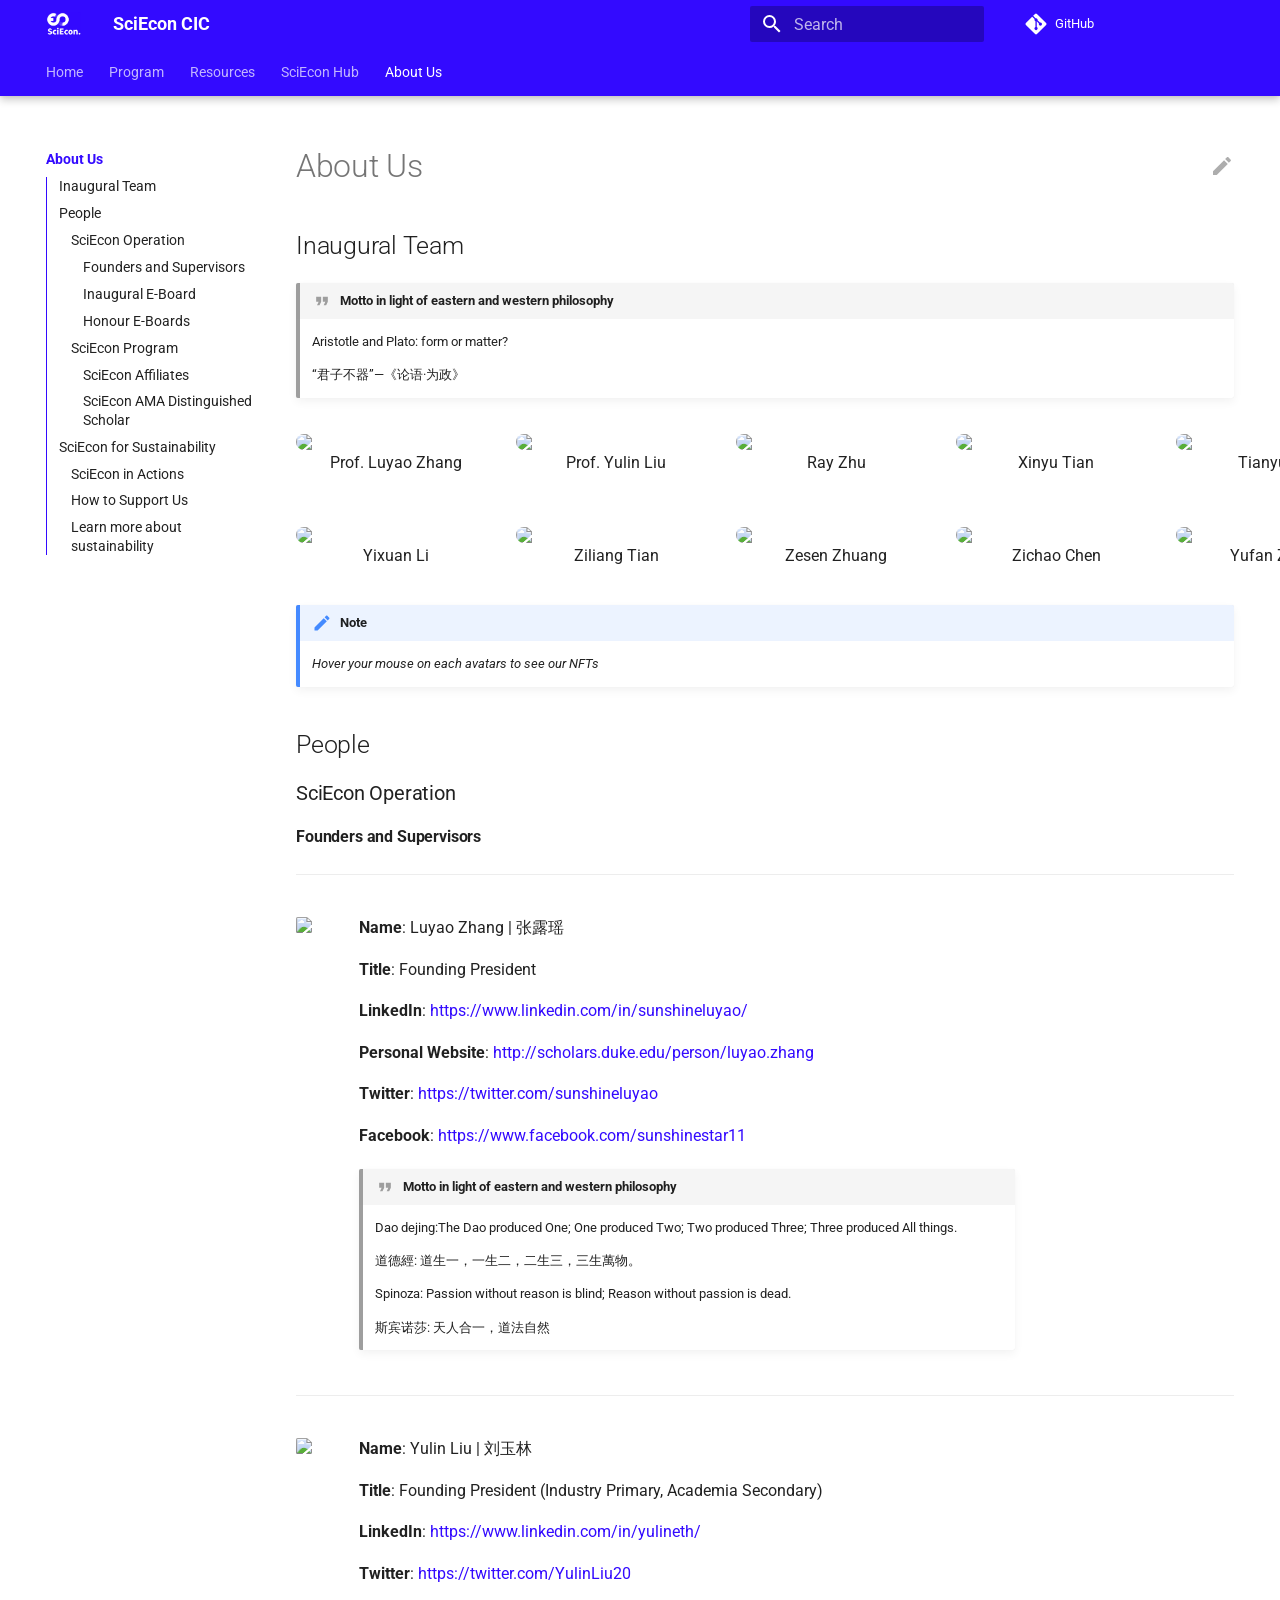
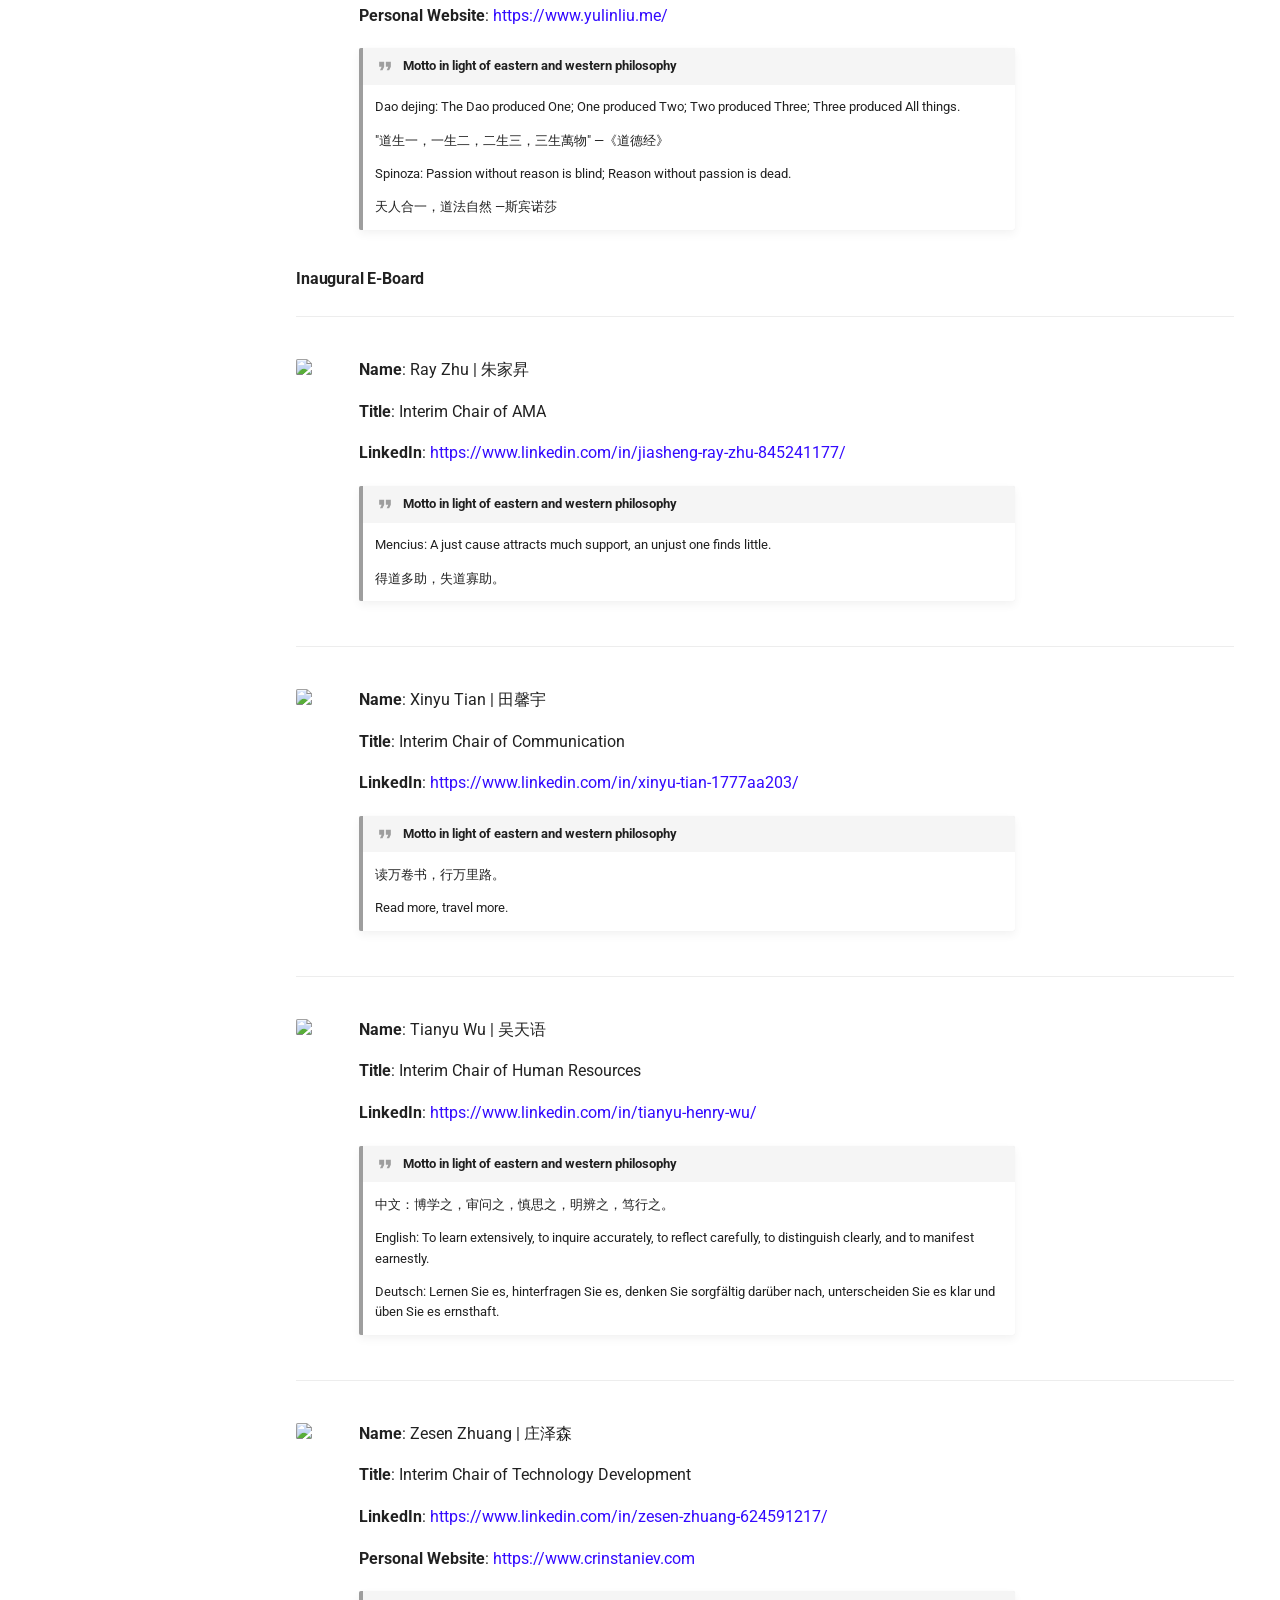
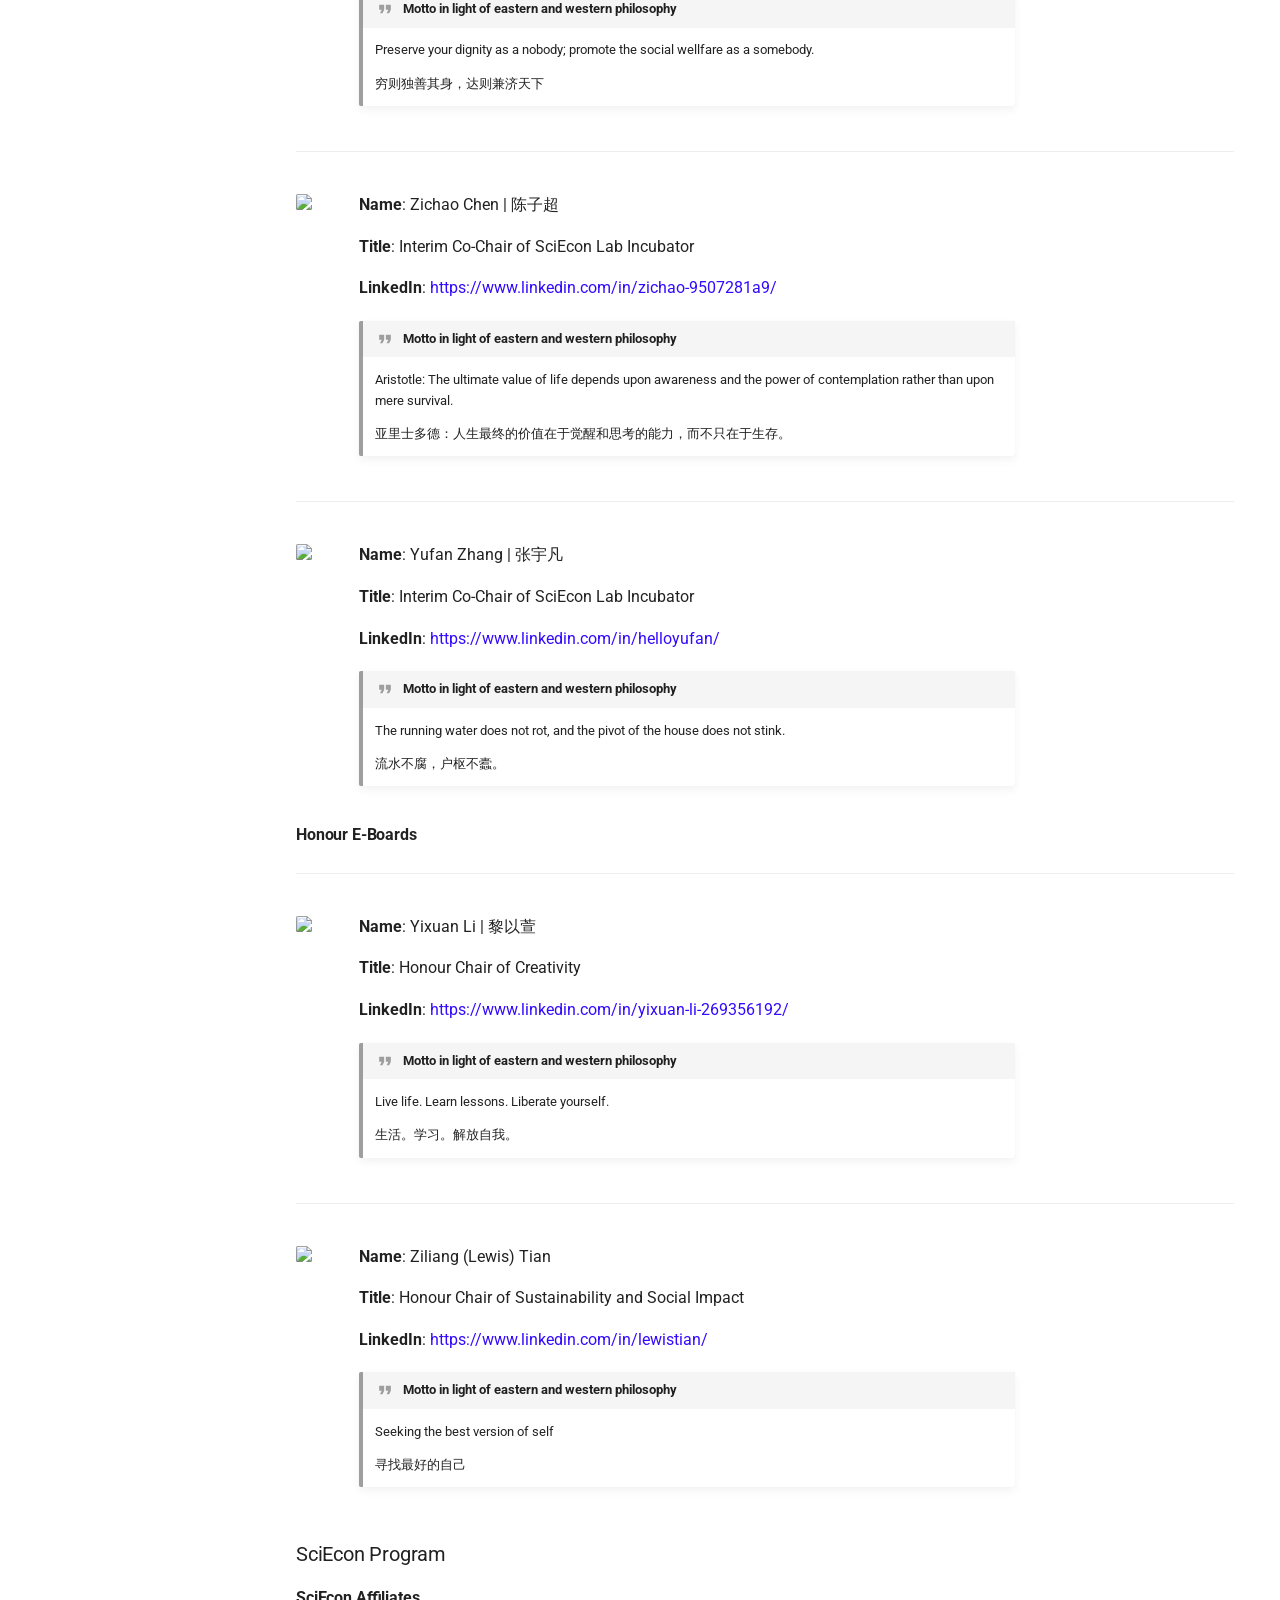
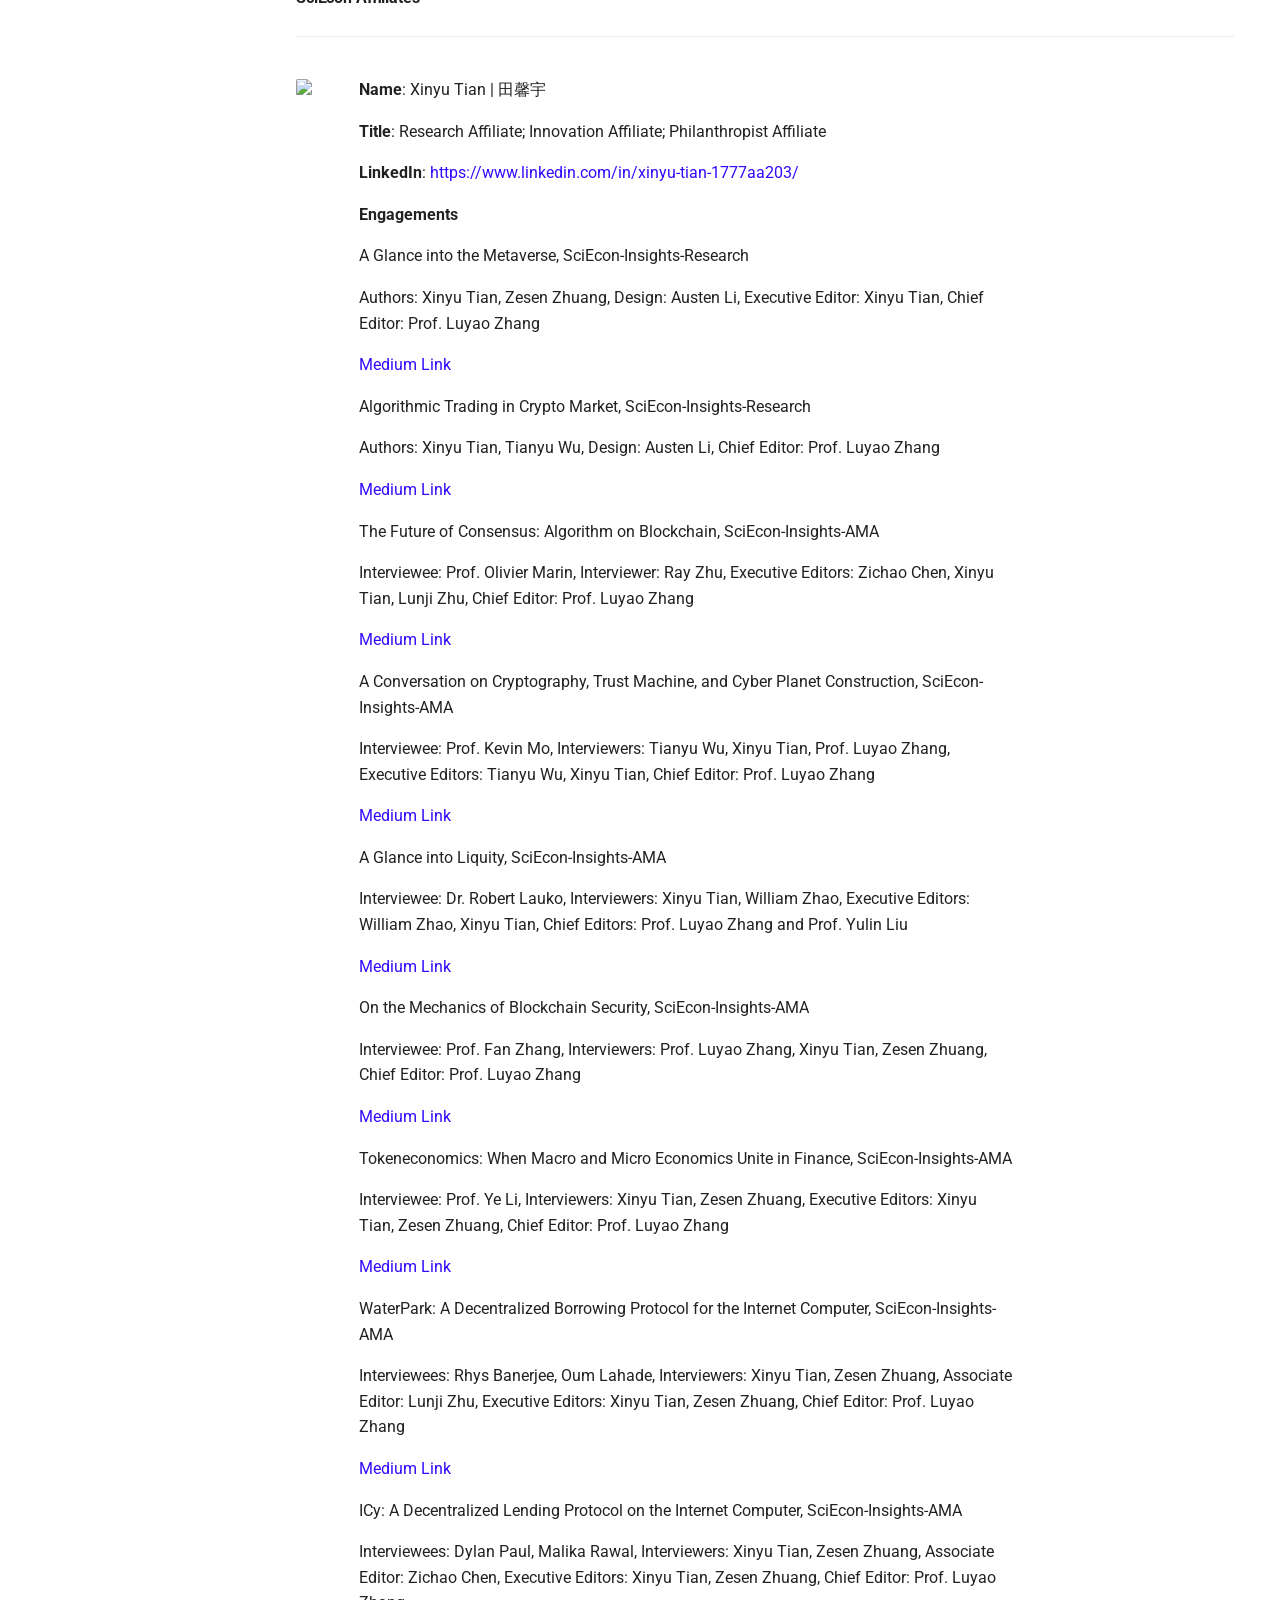
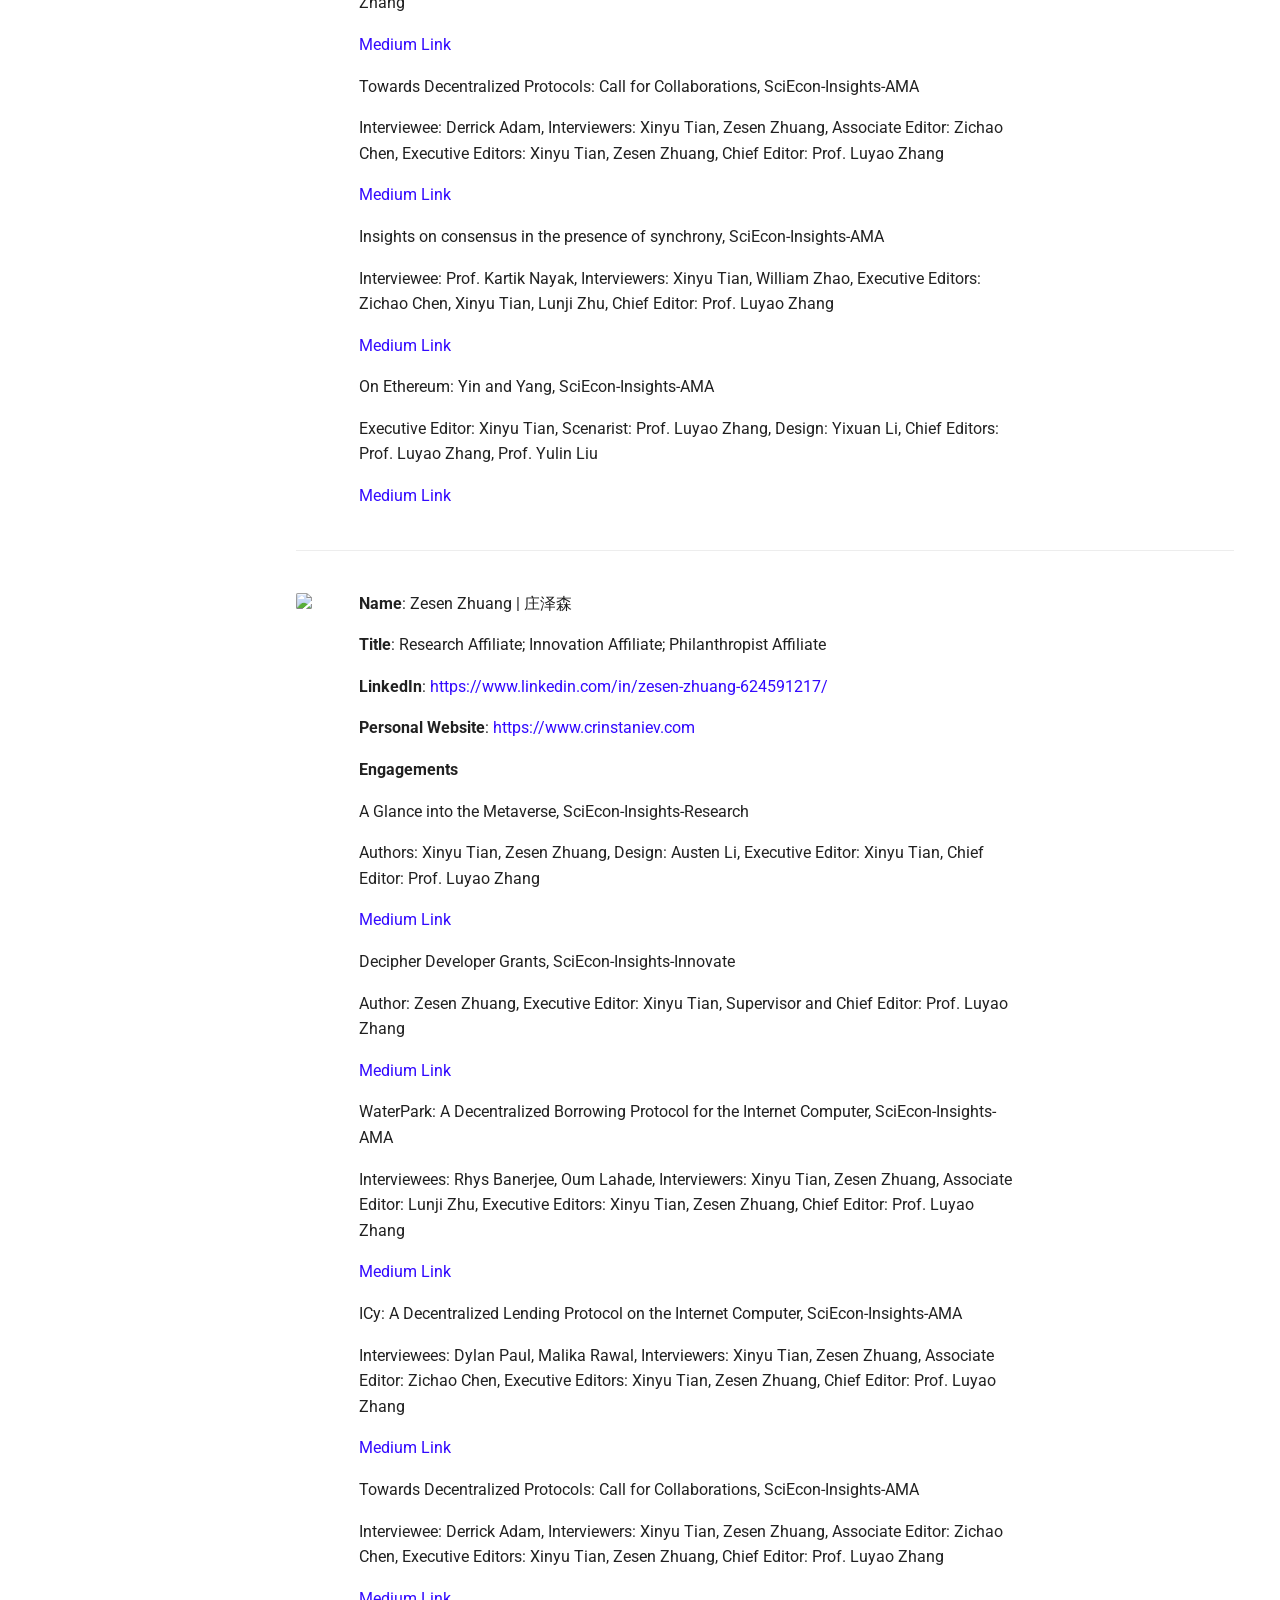
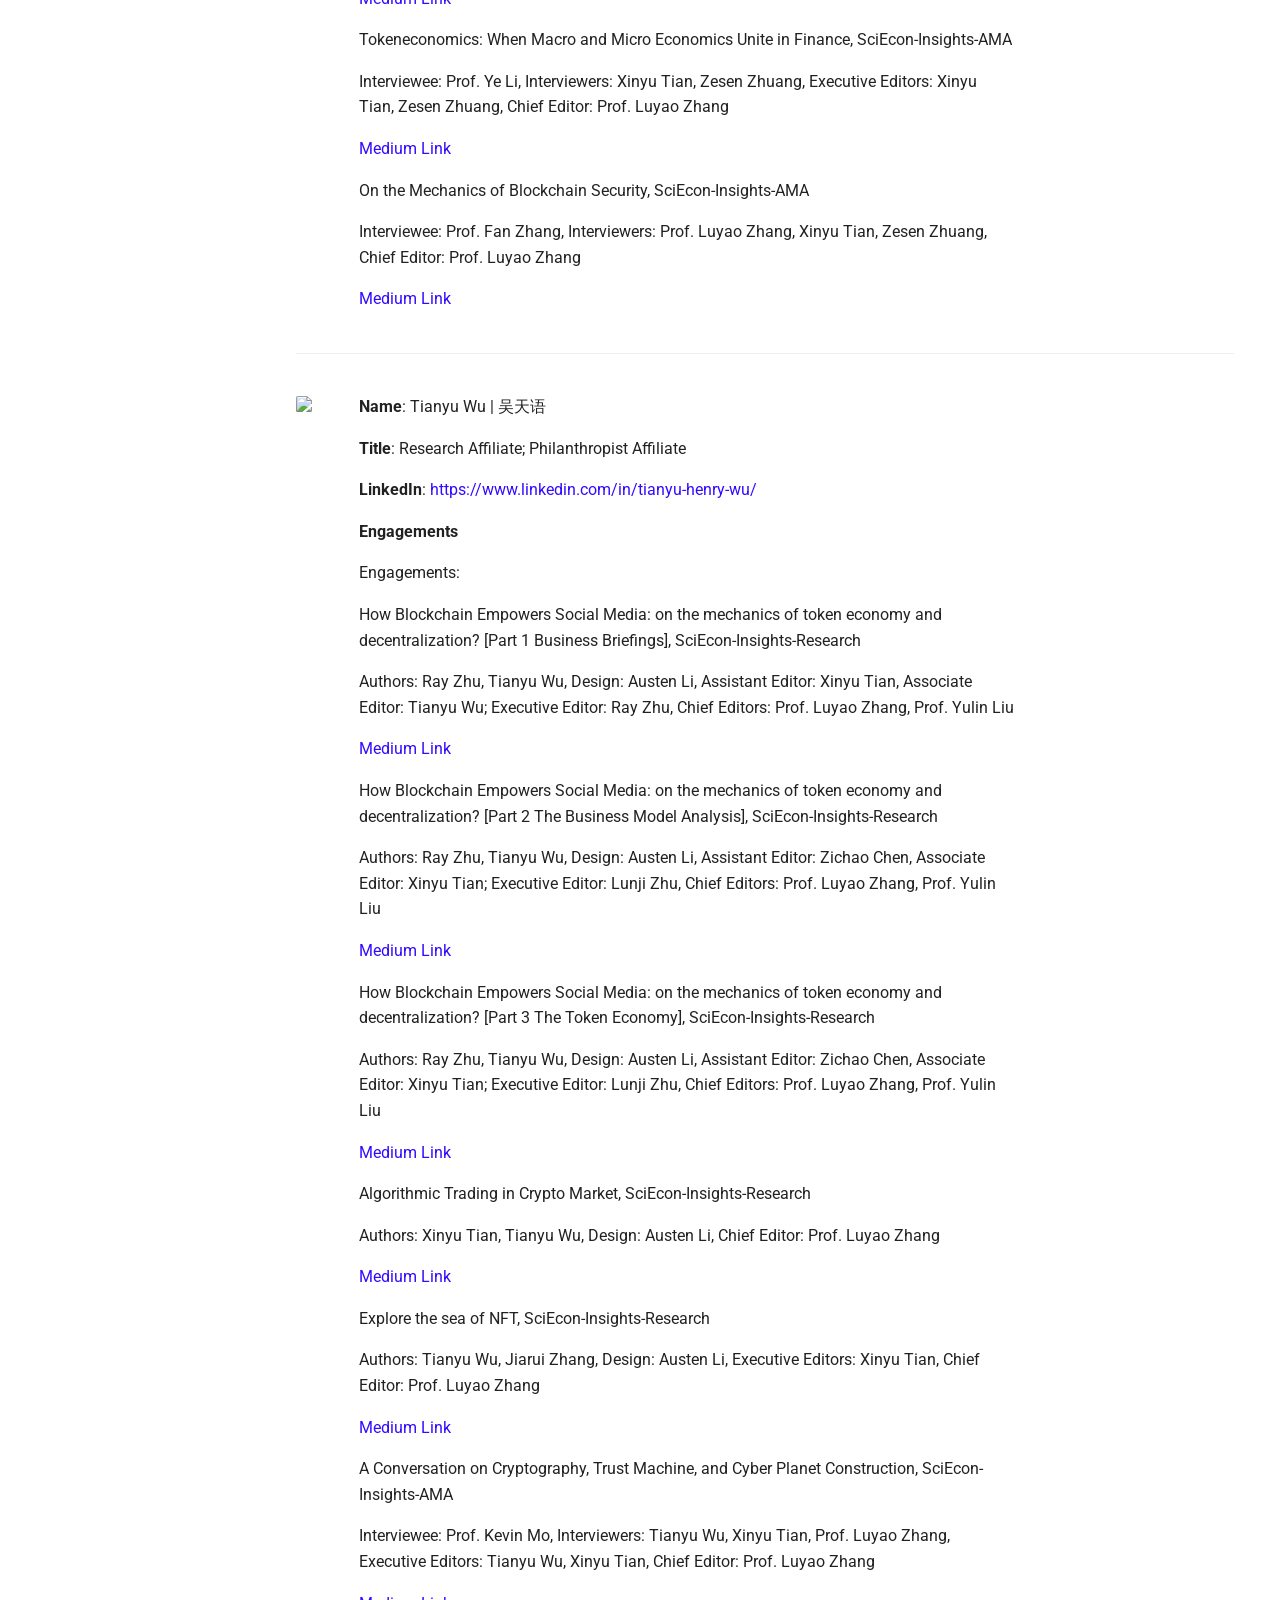
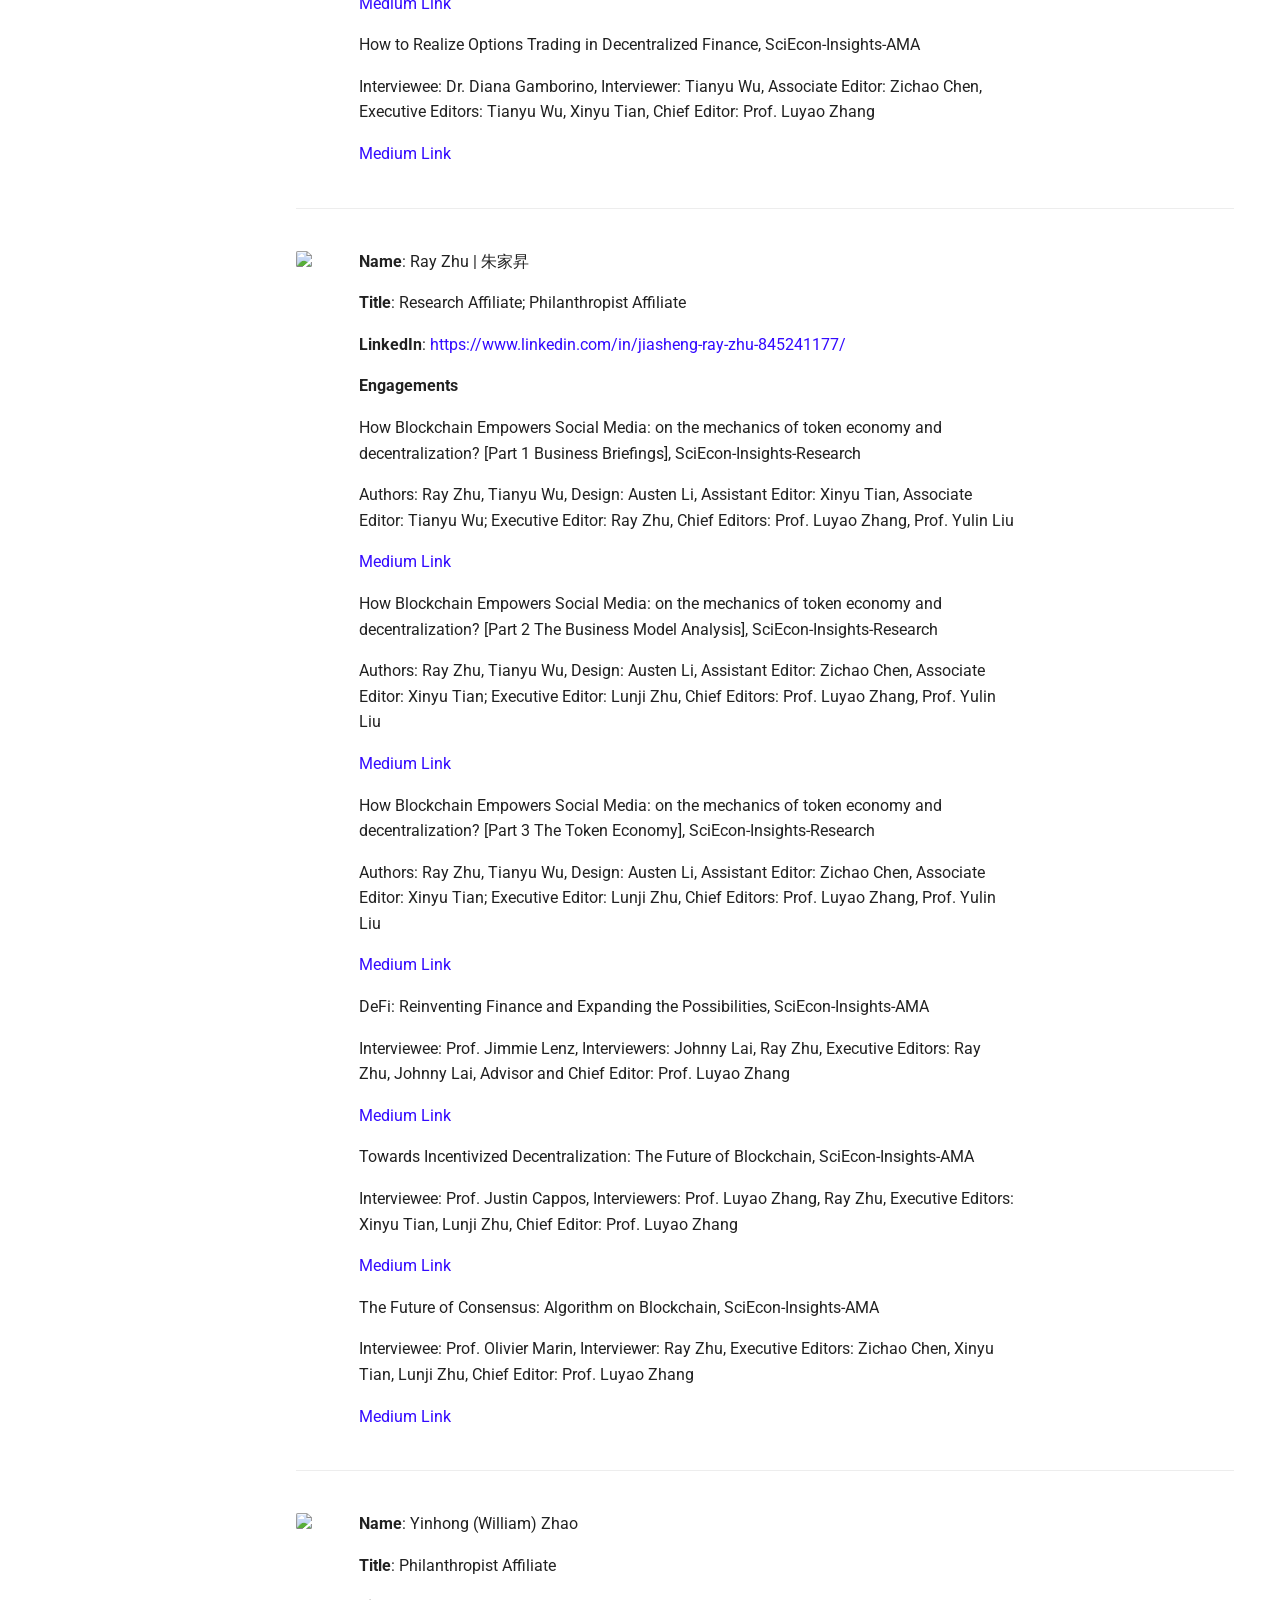
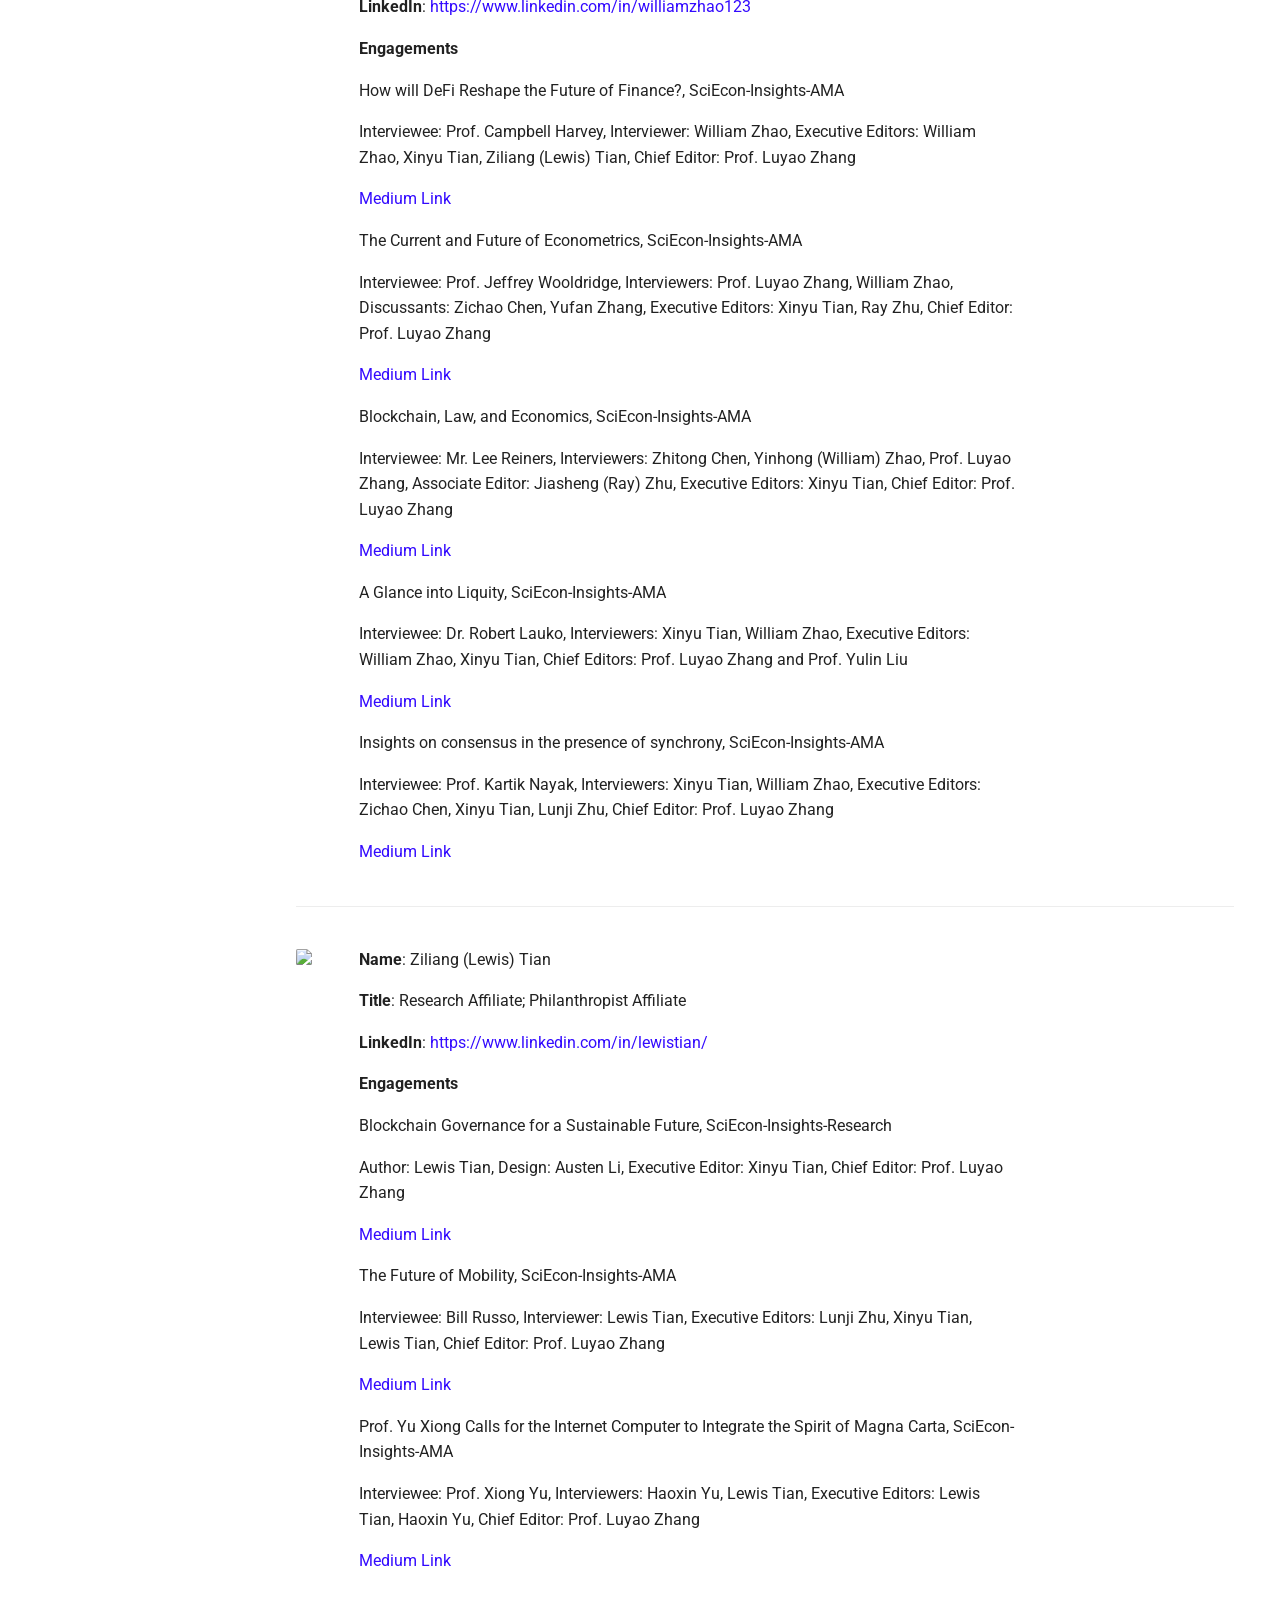
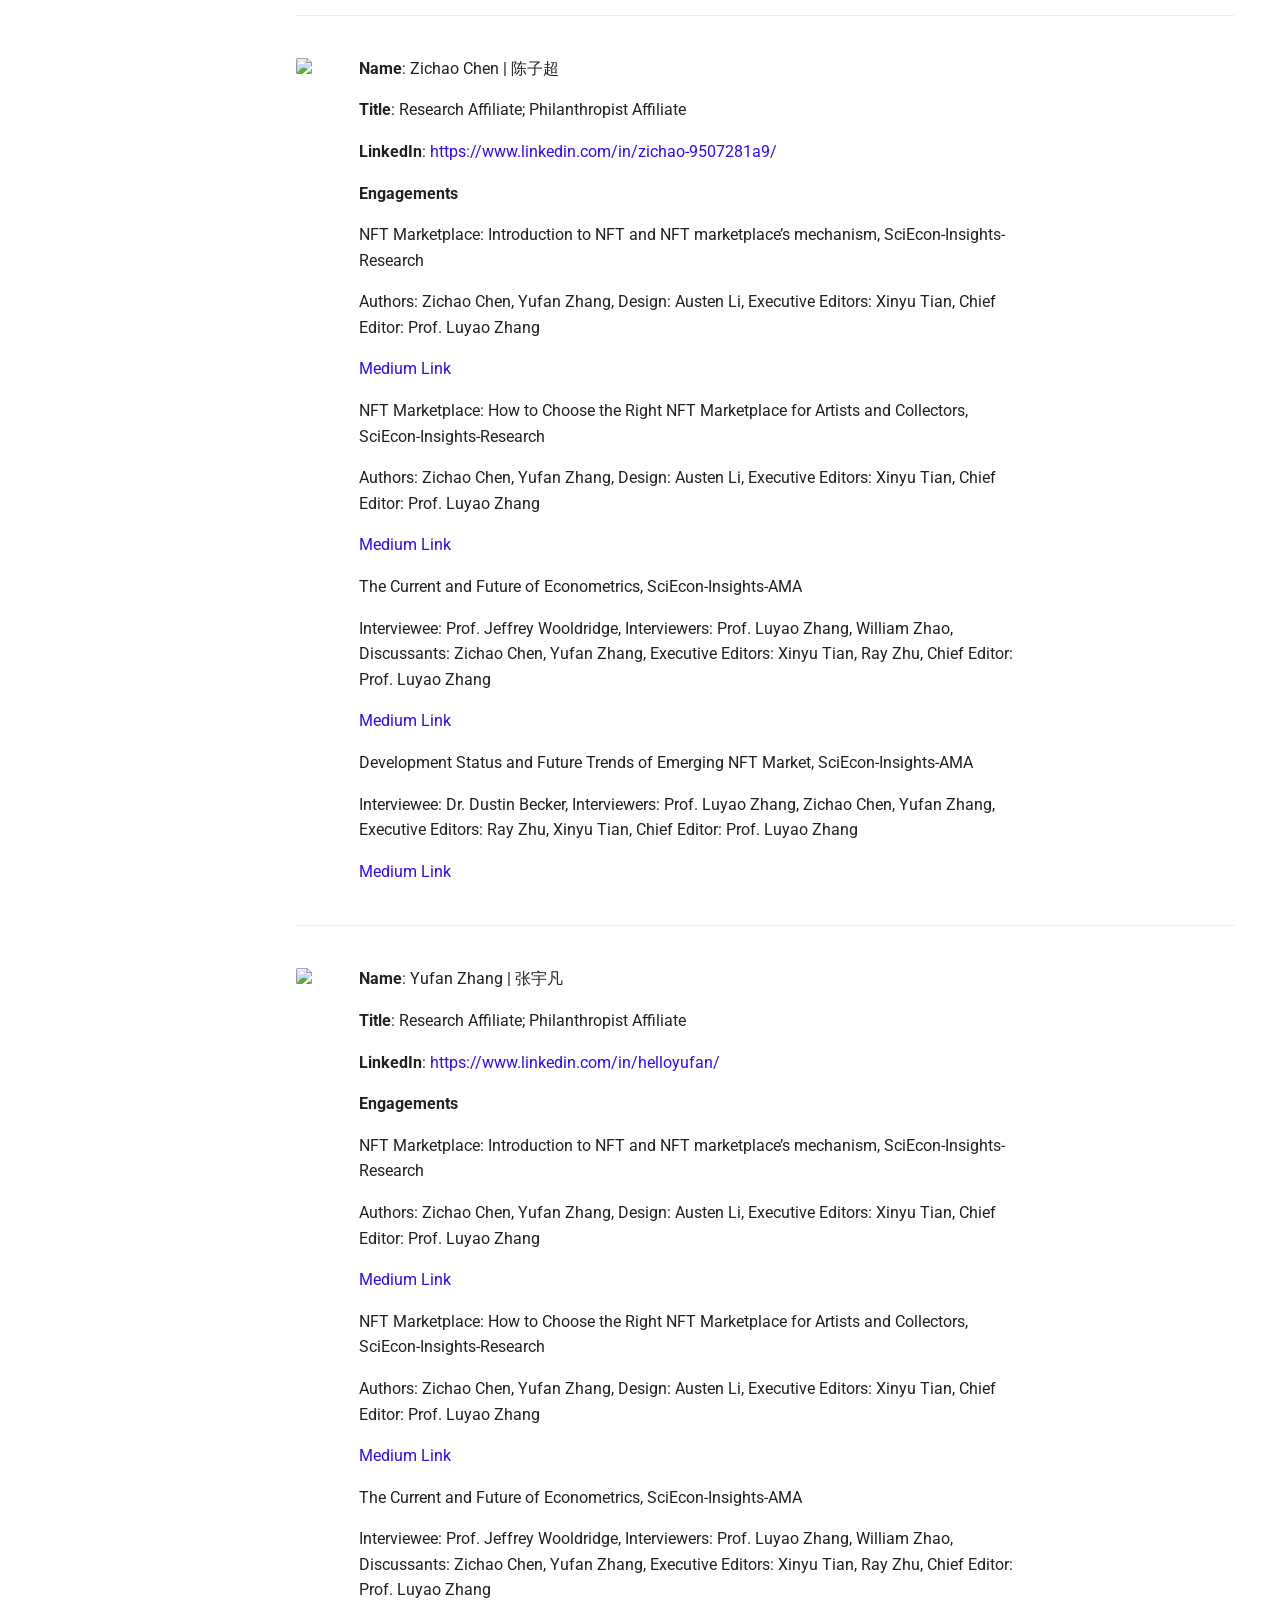
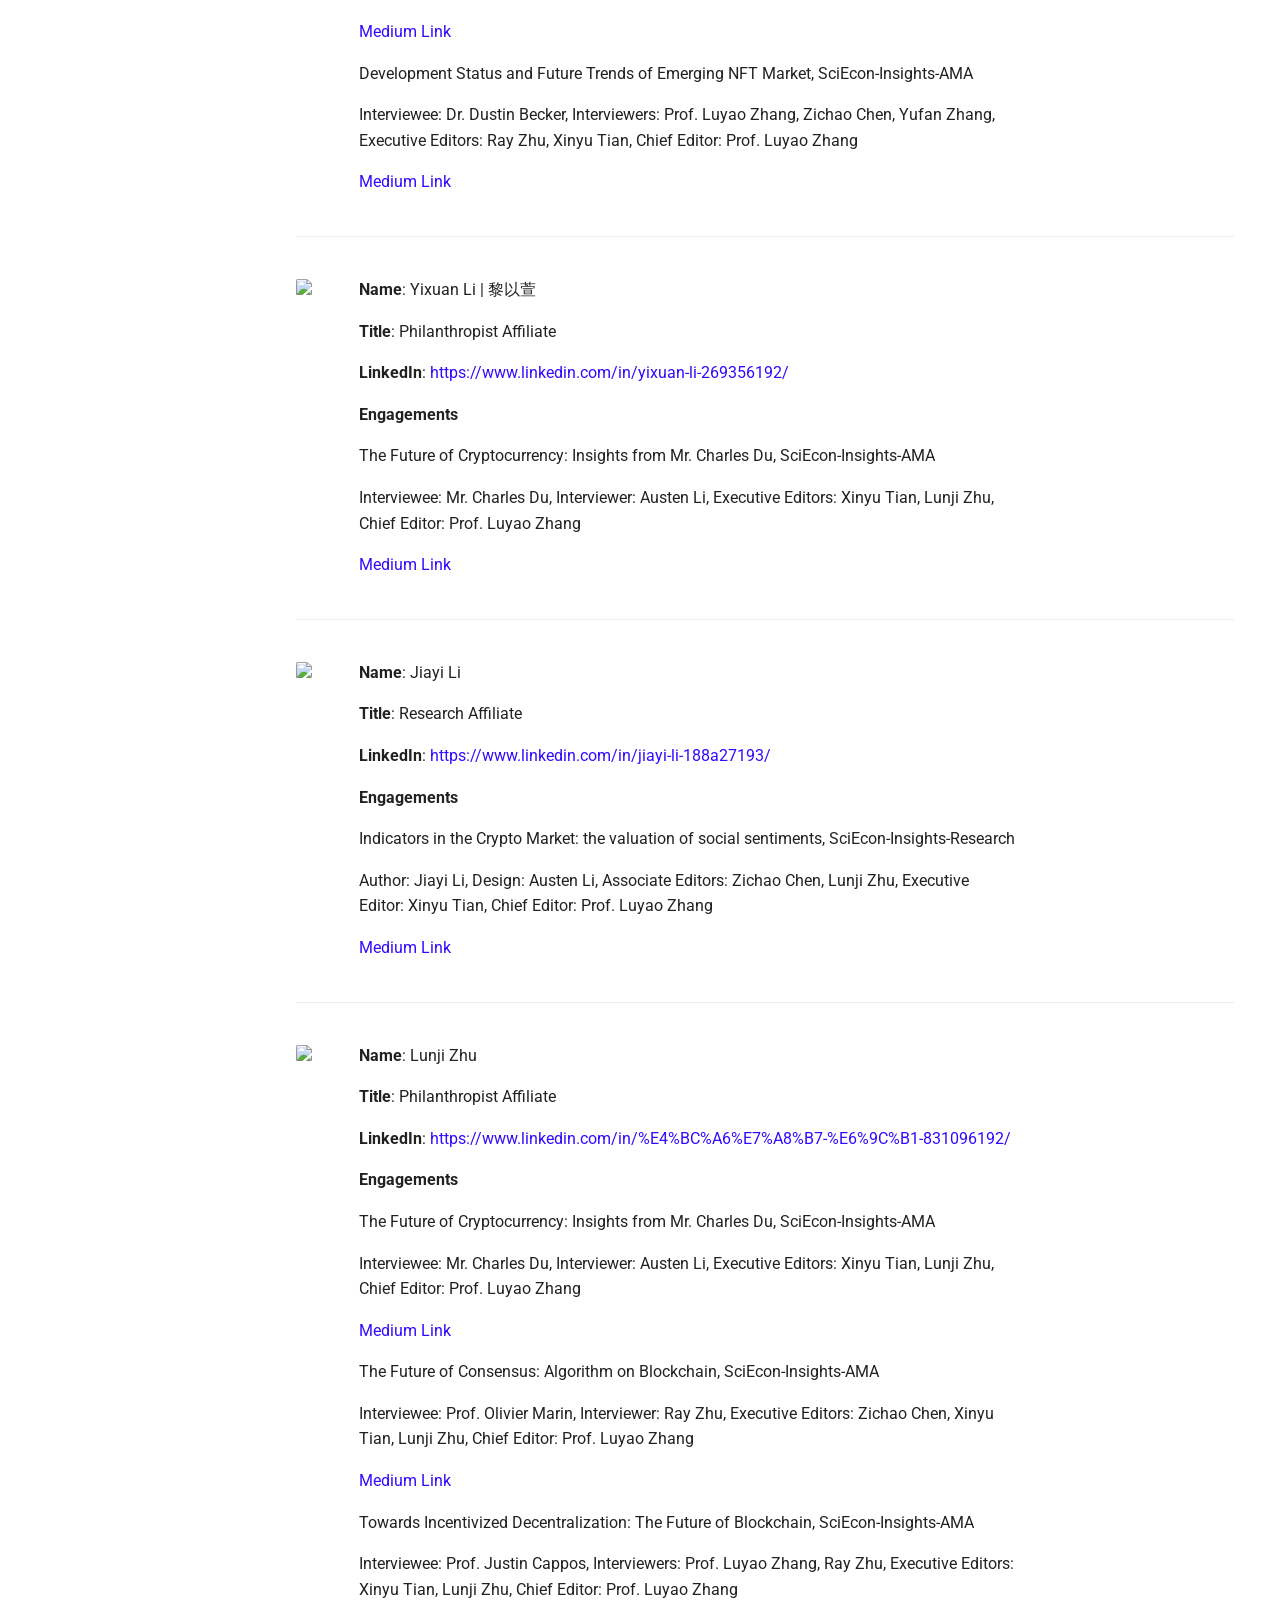
==== commit 573f8152: "update members" ====
--- a/site/About/index.html
+++ b/site/About/index.html
@@ -405,6 +405,13 @@
           <li class="md-nav__item">
   <a href="#inaugural-e-board" class="md-nav__link">
     Inaugural E-Board
+  </a>
+  
+</li>
+        
+          <li class="md-nav__item">
+  <a href="#honour-e-boards" class="md-nav__link">
+    Honour E-Boards
   </a>
   
 </li>
@@ -969,56 +976,6 @@
 </div>
 <hr />
 <div style="display: flex;">
-<p><img id="yixuan" src="https://raw.githubusercontent.com/SciEcon/SciEcon-Website/main/docs/people_thumbnail/yixuan.jpg" onmouseover="yixuanHover();" onmouseout="yixuanOffHover();" width="200" /></p>
-<script>
-let yixuanOffHover = () => {
-    document.getElementById('yixuan').setAttribute('src', 'https://raw.githubusercontent.com/SciEcon/SciEcon-Website/main/docs/people_thumbnail/yixuan.jpg');
-};
-
-let yixuanHover = () => {
-    document.getElementById('yixuan').setAttribute('src', 'https://raw.githubusercontent.com/SciEcon/SciEcon-Website/main/docs/nft/楷体_救_Austen%20Li.png');
-};
-</script>
-<div style="width: 5%">
-</div>
-<div style="width: 70%;">
-<p><strong>Name</strong>: Yixuan Li | 黎以萱</p>
-<p><strong>Title</strong>: Honour Chair of Creativity</p>
-<p><strong>LinkedIn</strong>: <a href="https://www.linkedin.com/in/yixuan-li-269356192/">https://www.linkedin.com/in/yixuan-li-269356192/</a></p>
-<div class="admonition quote">
-<p class="admonition-title">Motto in light of eastern and western philosophy</p>
-<p>Live life. Learn lessons. Liberate yourself.</p>
-<p>生活。学习。解放自我。</p>
-</div>
-</div>
-</div>
-<hr />
-<div style="display: flex;">
-<p><img id="ziliang" src="https://raw.githubusercontent.com/SciEcon/SciEcon-Website/main/docs/people_thumbnail/ziliang.jpg" onmouseover="ziliangHover();" onmouseout="ziliangOffHover();" width="200" /></p>
-<script>
-let ziliangOffHover = () => {
-    document.getElementById('ziliang').setAttribute('src', 'https://raw.githubusercontent.com/SciEcon/SciEcon-Website/main/docs/people_thumbnail/ziliang.jpg');
-};
-
-let ziliangHover = () => {
-    document.getElementById('ziliang').setAttribute('src', 'https://raw.githubusercontent.com/SciEcon/SciEcon-Website/main/docs/nft/行书_乐_Lewis%20Tian.png');
-};
-</script>
-<div style="width: 5%">
-</div>
-<div style="width: 70%;">
-<p><strong>Name</strong>: Ziliang (Lewis) Tian</p>
-<p><strong>Title</strong>: Honour Chair of Sustainability and Social Impact</p>
-<p><strong>LinkedIn</strong>: <a href="https://www.linkedin.com/in/lewistian/">https://www.linkedin.com/in/lewistian/</a></p>
-<div class="admonition quote">
-<p class="admonition-title">Motto in light of eastern and western philosophy</p>
-<p>Seeking the best version of self</p>
-<p>寻找最好的自己</p>
-</div>
-</div>
-</div>
-<hr />
-<div style="display: flex;">
 <p><img id="zesen" src="https://raw.githubusercontent.com/SciEcon/SciEcon-Website/main/docs/people_thumbnail/zesen.jpg" onmouseover="zesenHover();" onmouseout="zesenOffHover();" width="200" /></p>
 <script>
 let zesenOffHover = () => {
@@ -1090,6 +1047,57 @@
 <p class="admonition-title">Motto in light of eastern and western philosophy</p>
 <p>The running water does not rot, and the pivot of the house does not stink.</p>
 <p>流水不腐，户枢不蠹。</p>
+</div>
+</div>
+</div>
+<h4 id="honour-e-boards">Honour E-Boards</h4>
+<hr />
+<div style="display: flex;">
+<p><img id="yixuan" src="https://raw.githubusercontent.com/SciEcon/SciEcon-Website/main/docs/people_thumbnail/yixuan.jpg" onmouseover="yixuanHover();" onmouseout="yixuanOffHover();" width="200" /></p>
+<script>
+let yixuanOffHover = () => {
+    document.getElementById('yixuan').setAttribute('src', 'https://raw.githubusercontent.com/SciEcon/SciEcon-Website/main/docs/people_thumbnail/yixuan.jpg');
+};
+
+let yixuanHover = () => {
+    document.getElementById('yixuan').setAttribute('src', 'https://raw.githubusercontent.com/SciEcon/SciEcon-Website/main/docs/nft/楷体_救_Austen%20Li.png');
+};
+</script>
+<div style="width: 5%">
+</div>
+<div style="width: 70%;">
+<p><strong>Name</strong>: Yixuan Li | 黎以萱</p>
+<p><strong>Title</strong>: Honour Chair of Creativity</p>
+<p><strong>LinkedIn</strong>: <a href="https://www.linkedin.com/in/yixuan-li-269356192/">https://www.linkedin.com/in/yixuan-li-269356192/</a></p>
+<div class="admonition quote">
+<p class="admonition-title">Motto in light of eastern and western philosophy</p>
+<p>Live life. Learn lessons. Liberate yourself.</p>
+<p>生活。学习。解放自我。</p>
+</div>
+</div>
+</div>
+<hr />
+<div style="display: flex;">
+<p><img id="ziliang" src="https://raw.githubusercontent.com/SciEcon/SciEcon-Website/main/docs/people_thumbnail/ziliang.jpg" onmouseover="ziliangHover();" onmouseout="ziliangOffHover();" width="200" /></p>
+<script>
+let ziliangOffHover = () => {
+    document.getElementById('ziliang').setAttribute('src', 'https://raw.githubusercontent.com/SciEcon/SciEcon-Website/main/docs/people_thumbnail/ziliang.jpg');
+};
+
+let ziliangHover = () => {
+    document.getElementById('ziliang').setAttribute('src', 'https://raw.githubusercontent.com/SciEcon/SciEcon-Website/main/docs/nft/行书_乐_Lewis%20Tian.png');
+};
+</script>
+<div style="width: 5%">
+</div>
+<div style="width: 70%;">
+<p><strong>Name</strong>: Ziliang (Lewis) Tian</p>
+<p><strong>Title</strong>: Honour Chair of Sustainability and Social Impact</p>
+<p><strong>LinkedIn</strong>: <a href="https://www.linkedin.com/in/lewistian/">https://www.linkedin.com/in/lewistian/</a></p>
+<div class="admonition quote">
+<p class="admonition-title">Motto in light of eastern and western philosophy</p>
+<p>Seeking the best version of self</p>
+<p>寻找最好的自己</p>
 </div>
 </div>
 </div>
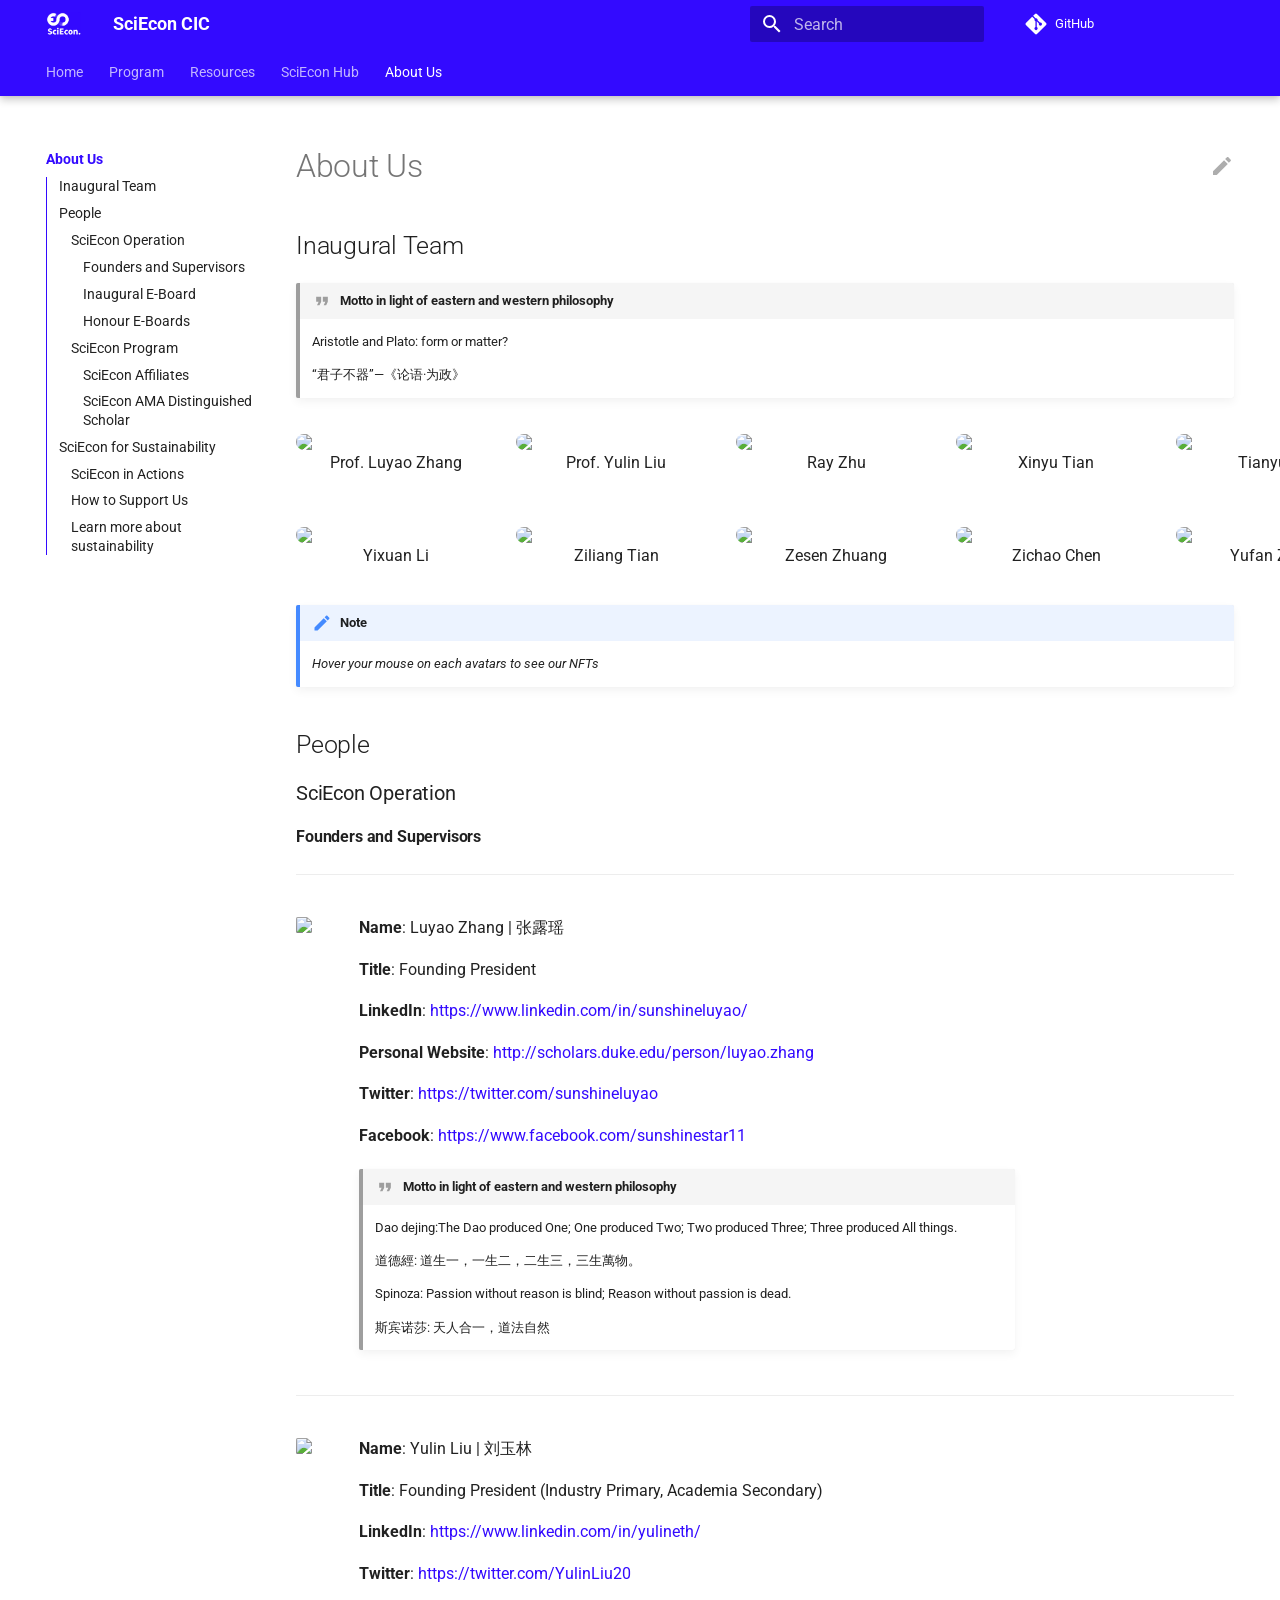
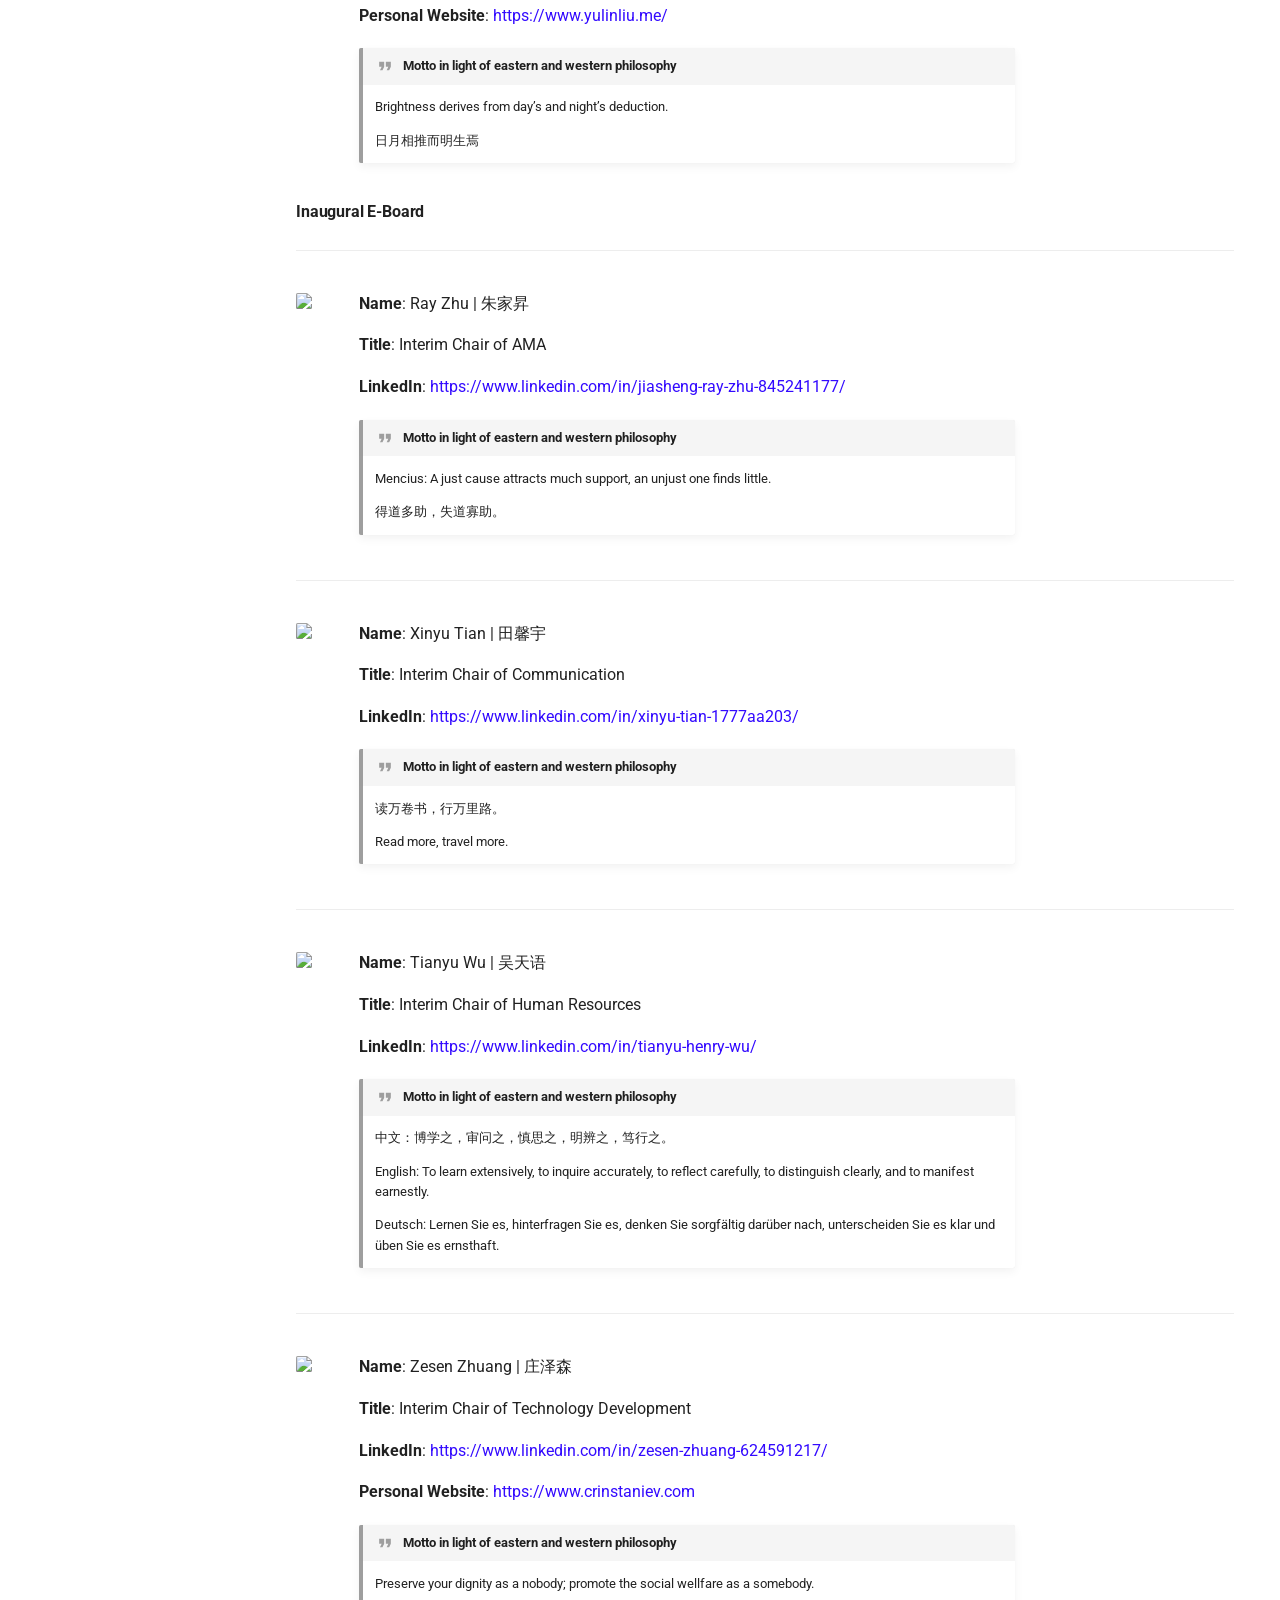
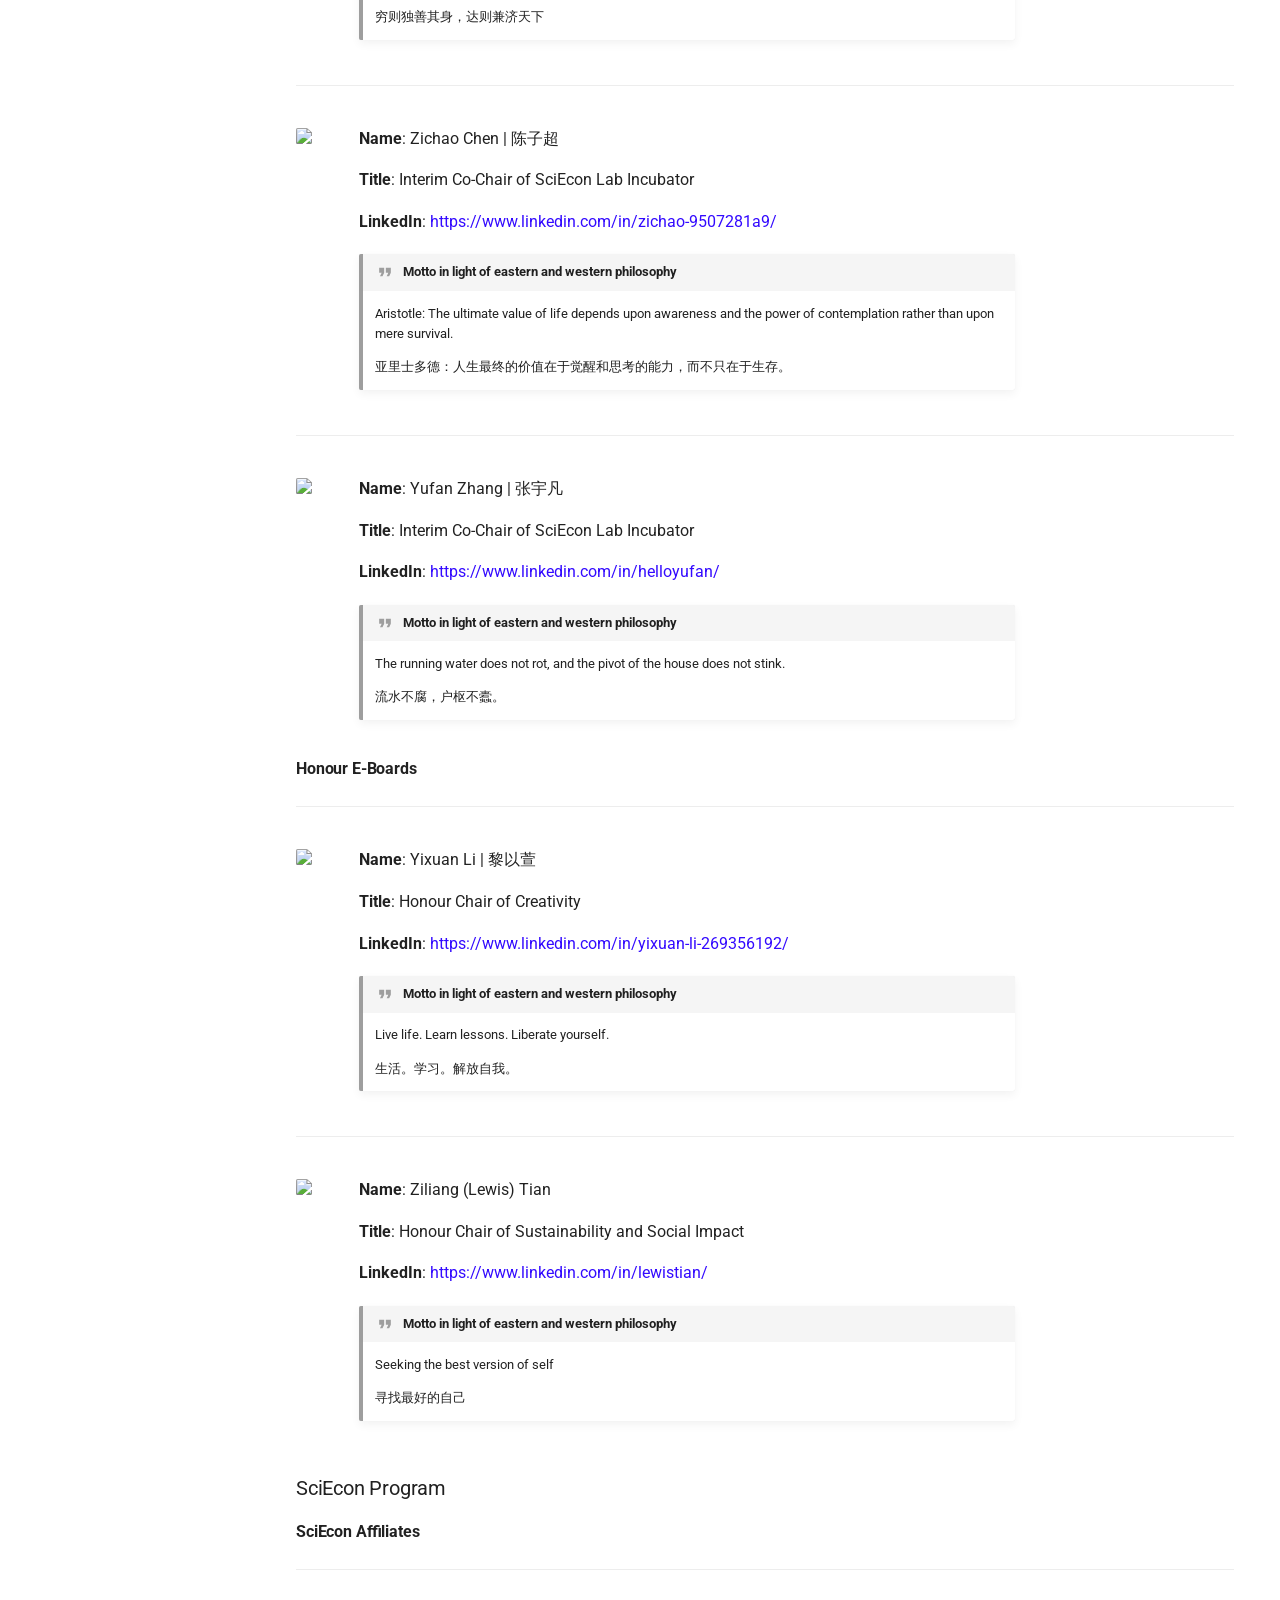
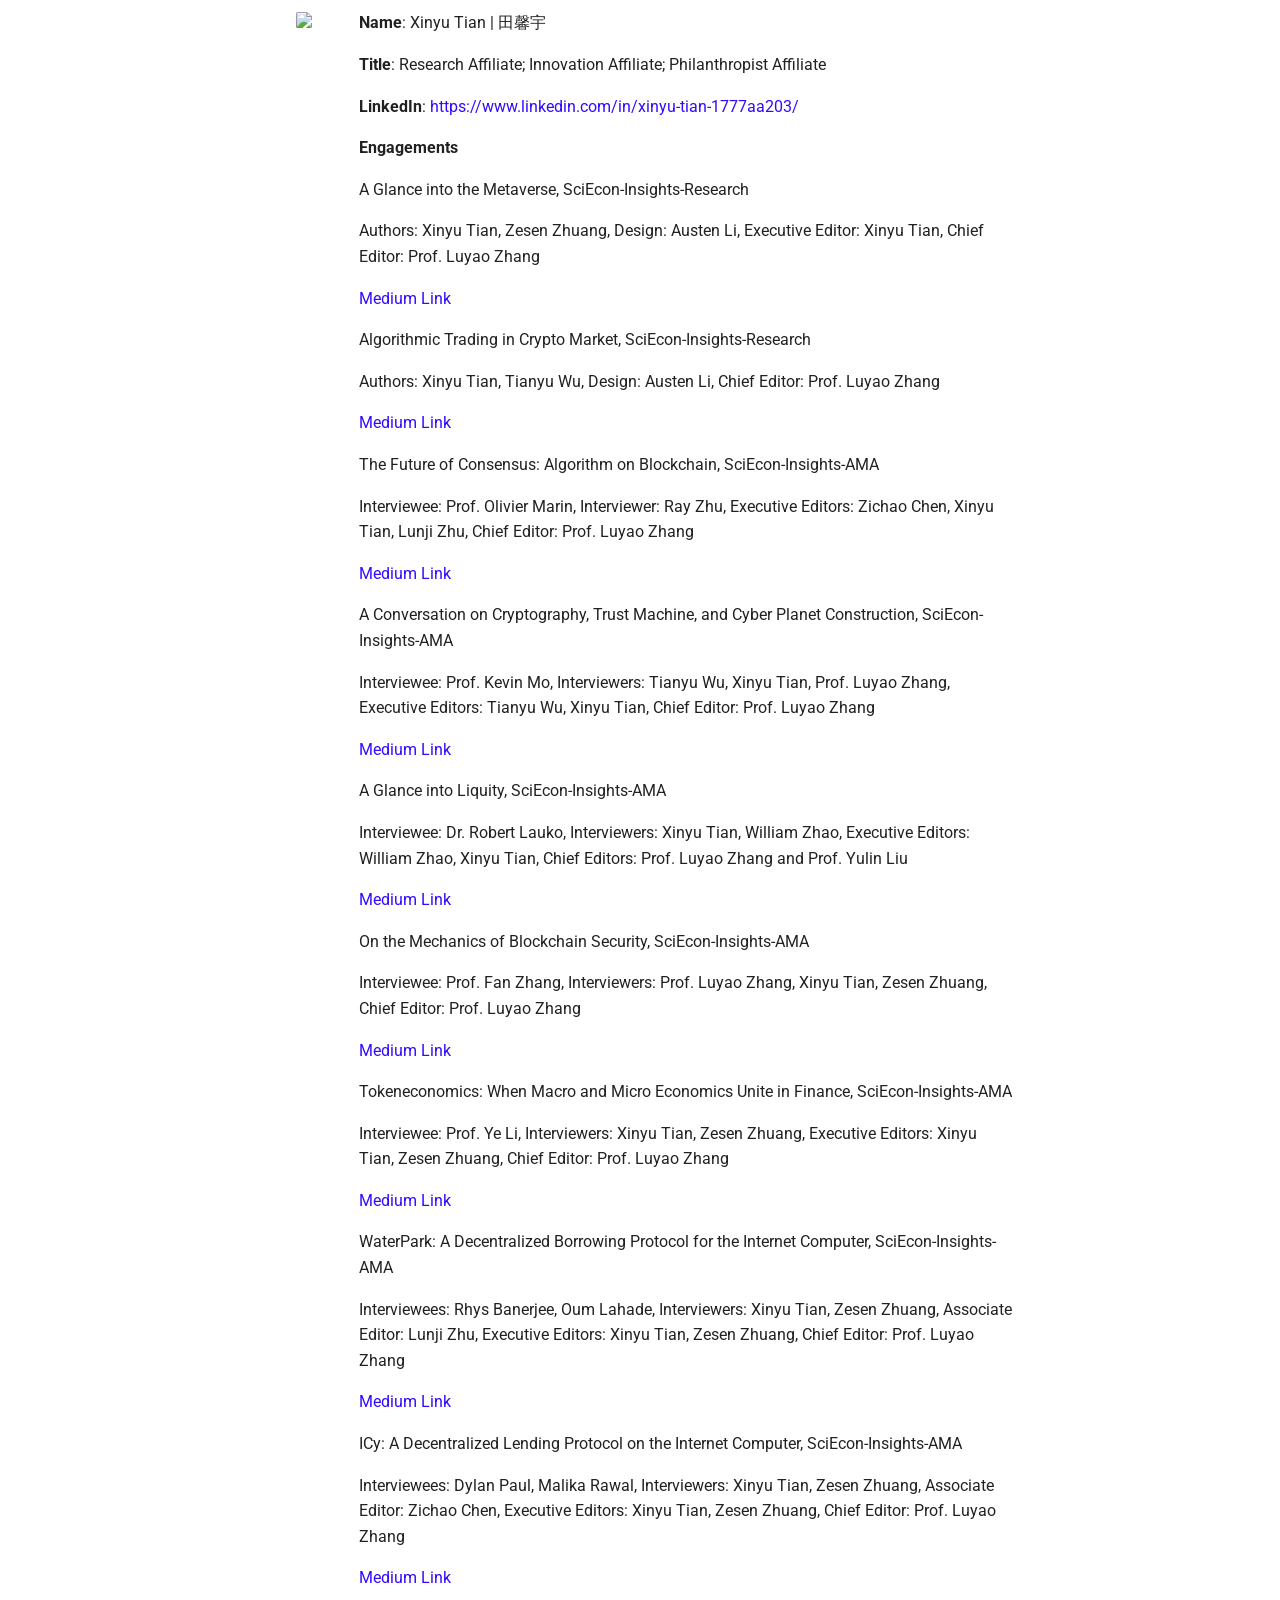
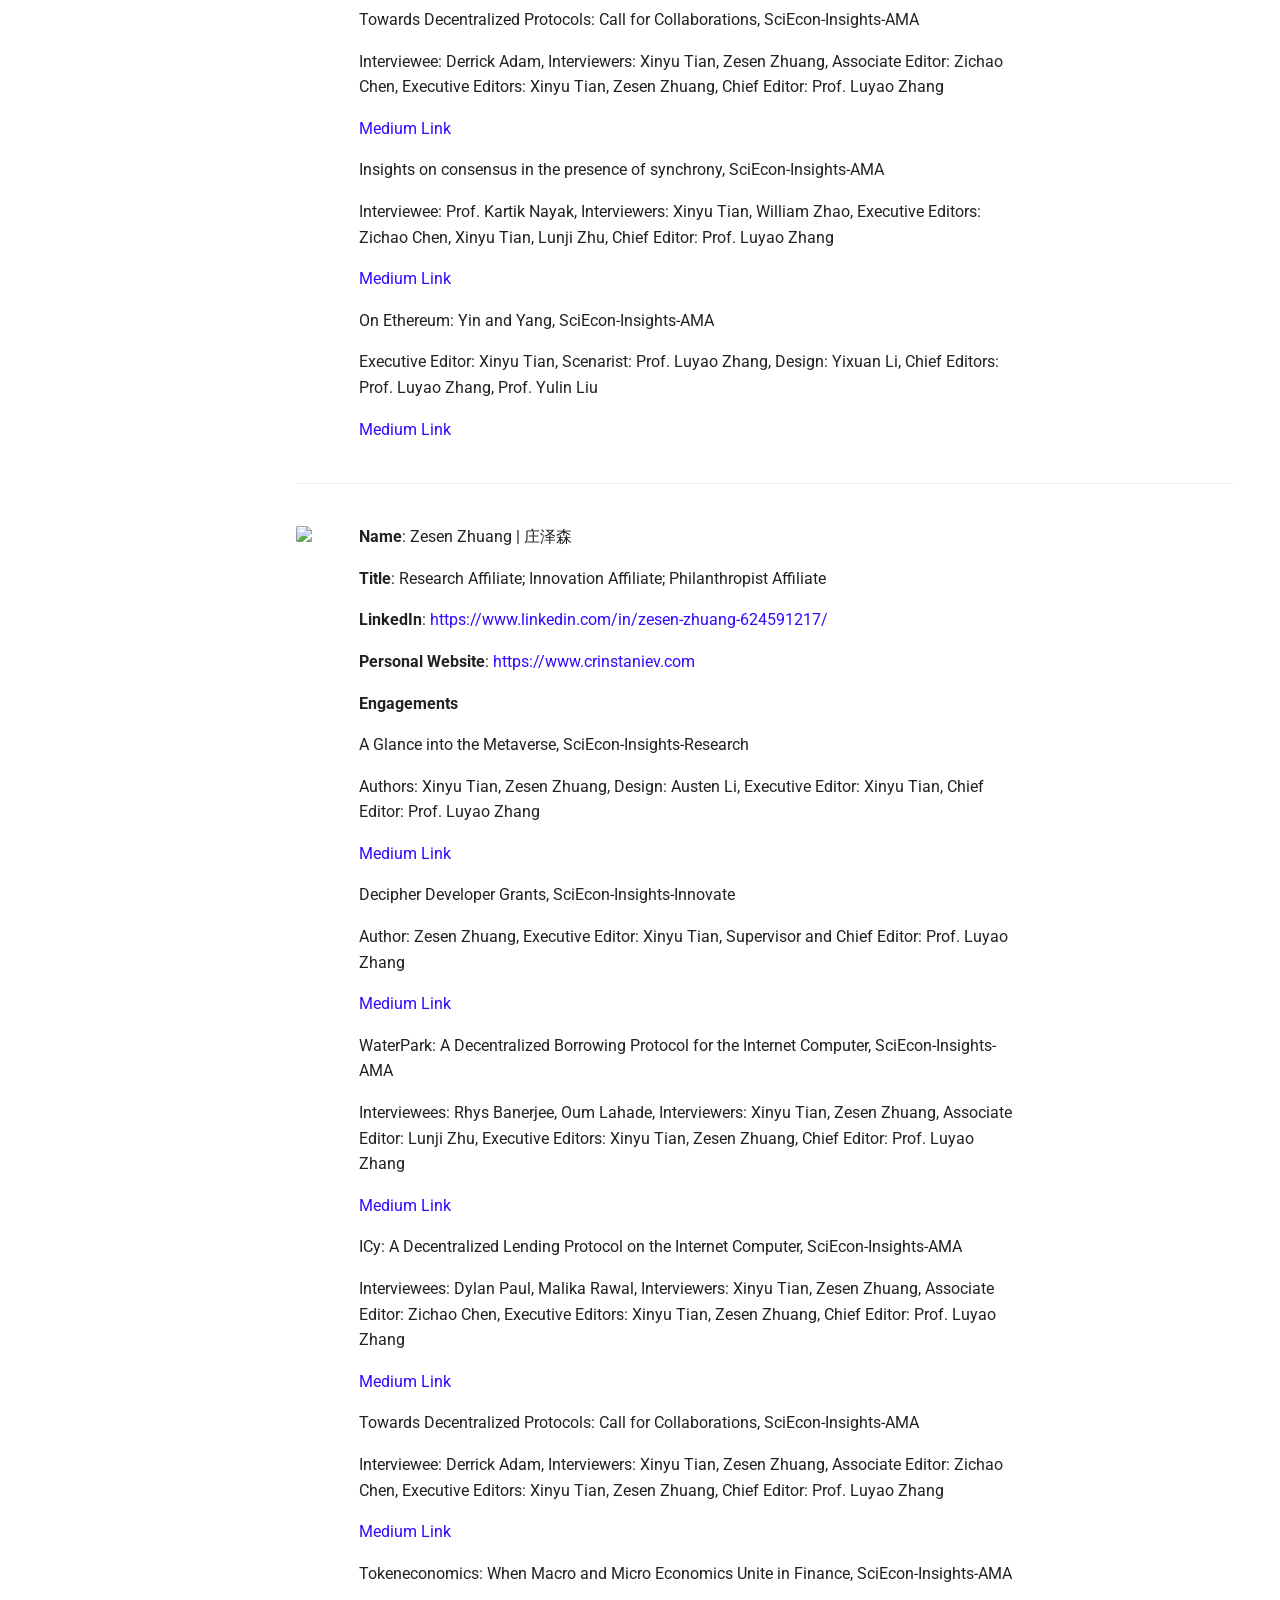
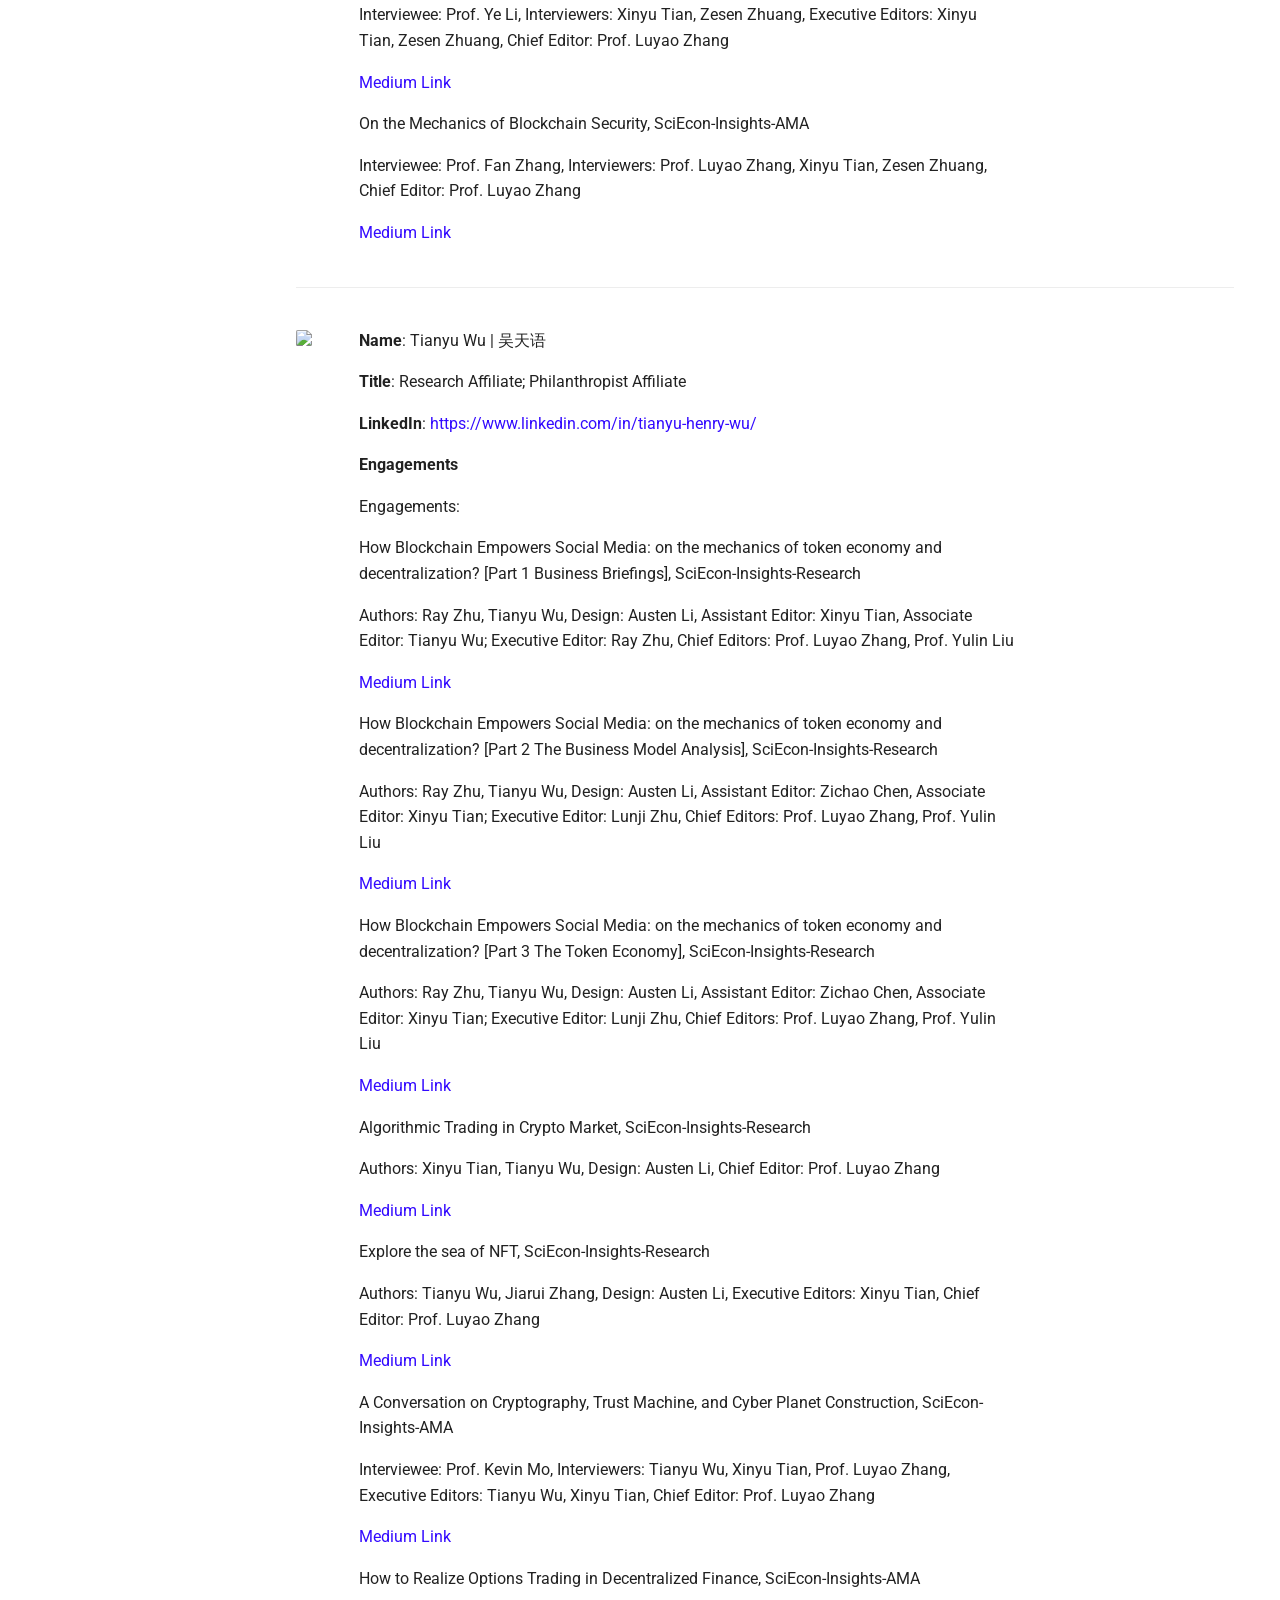
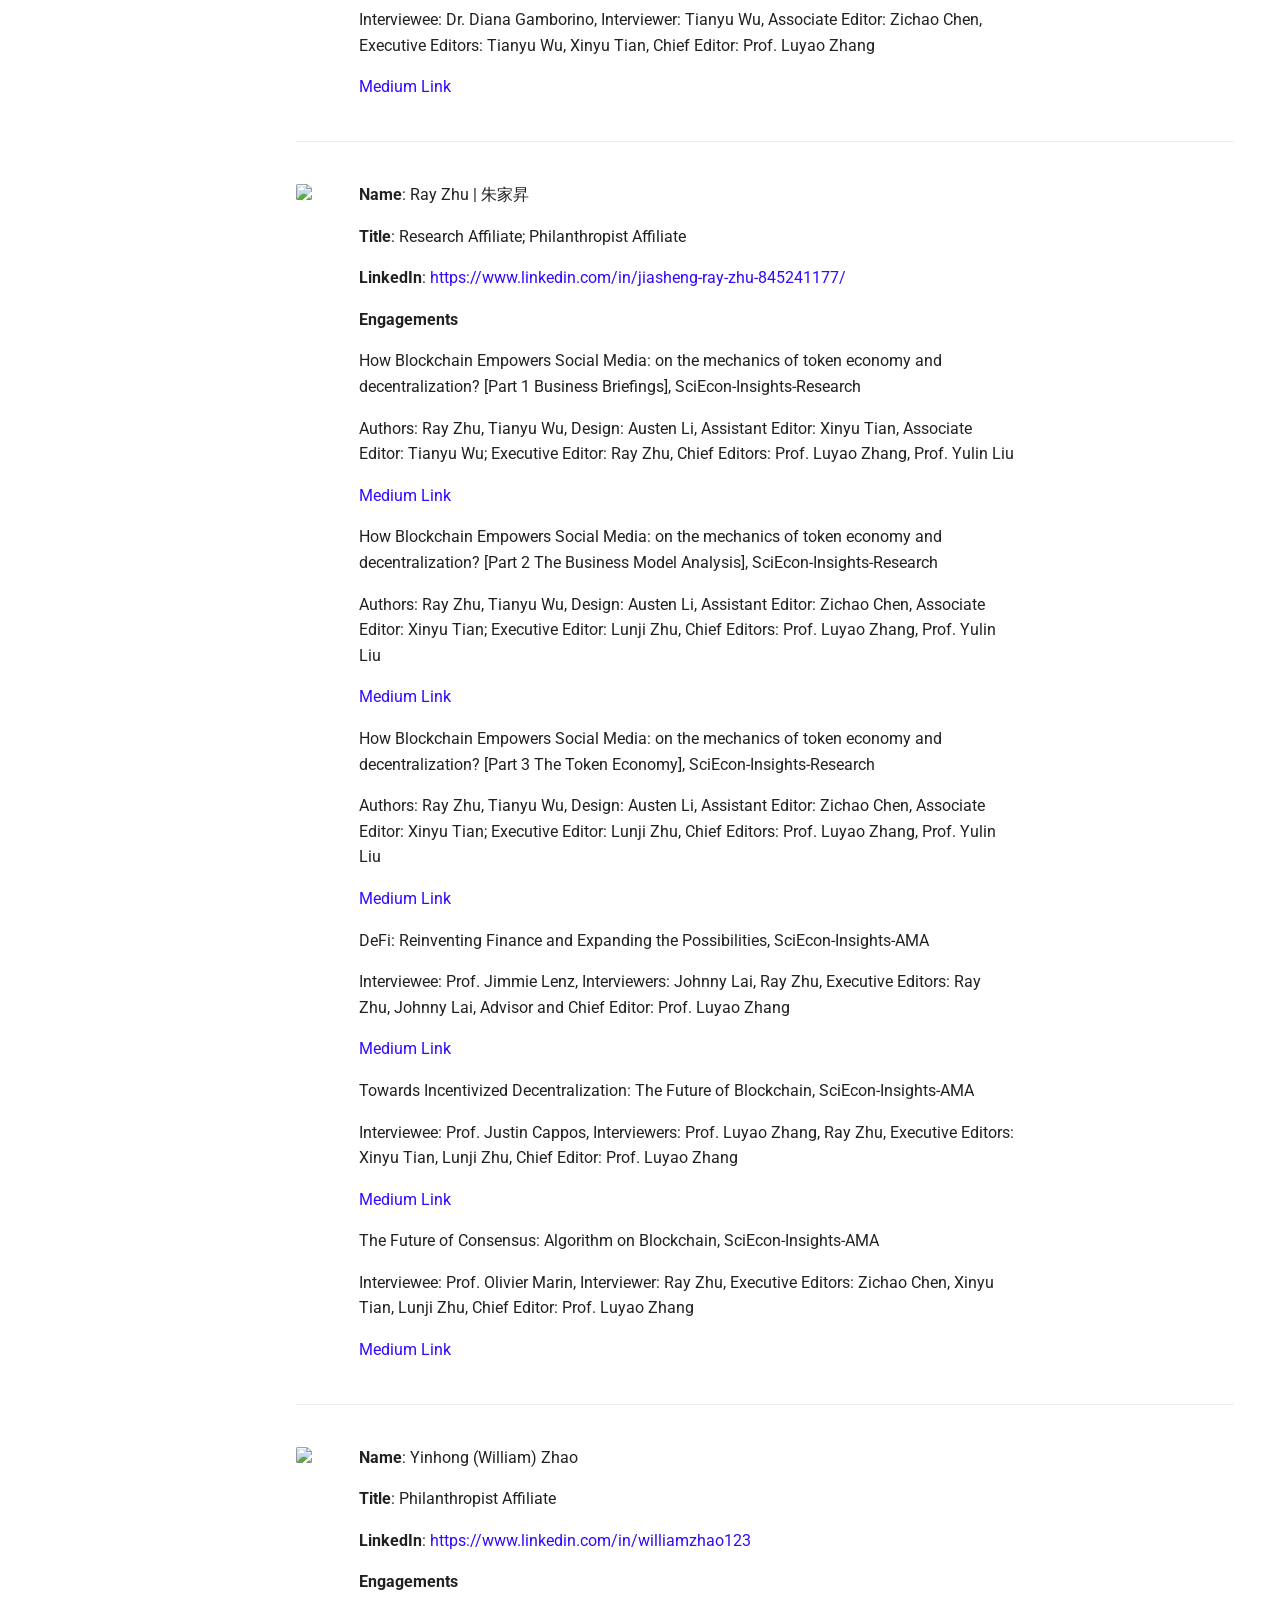
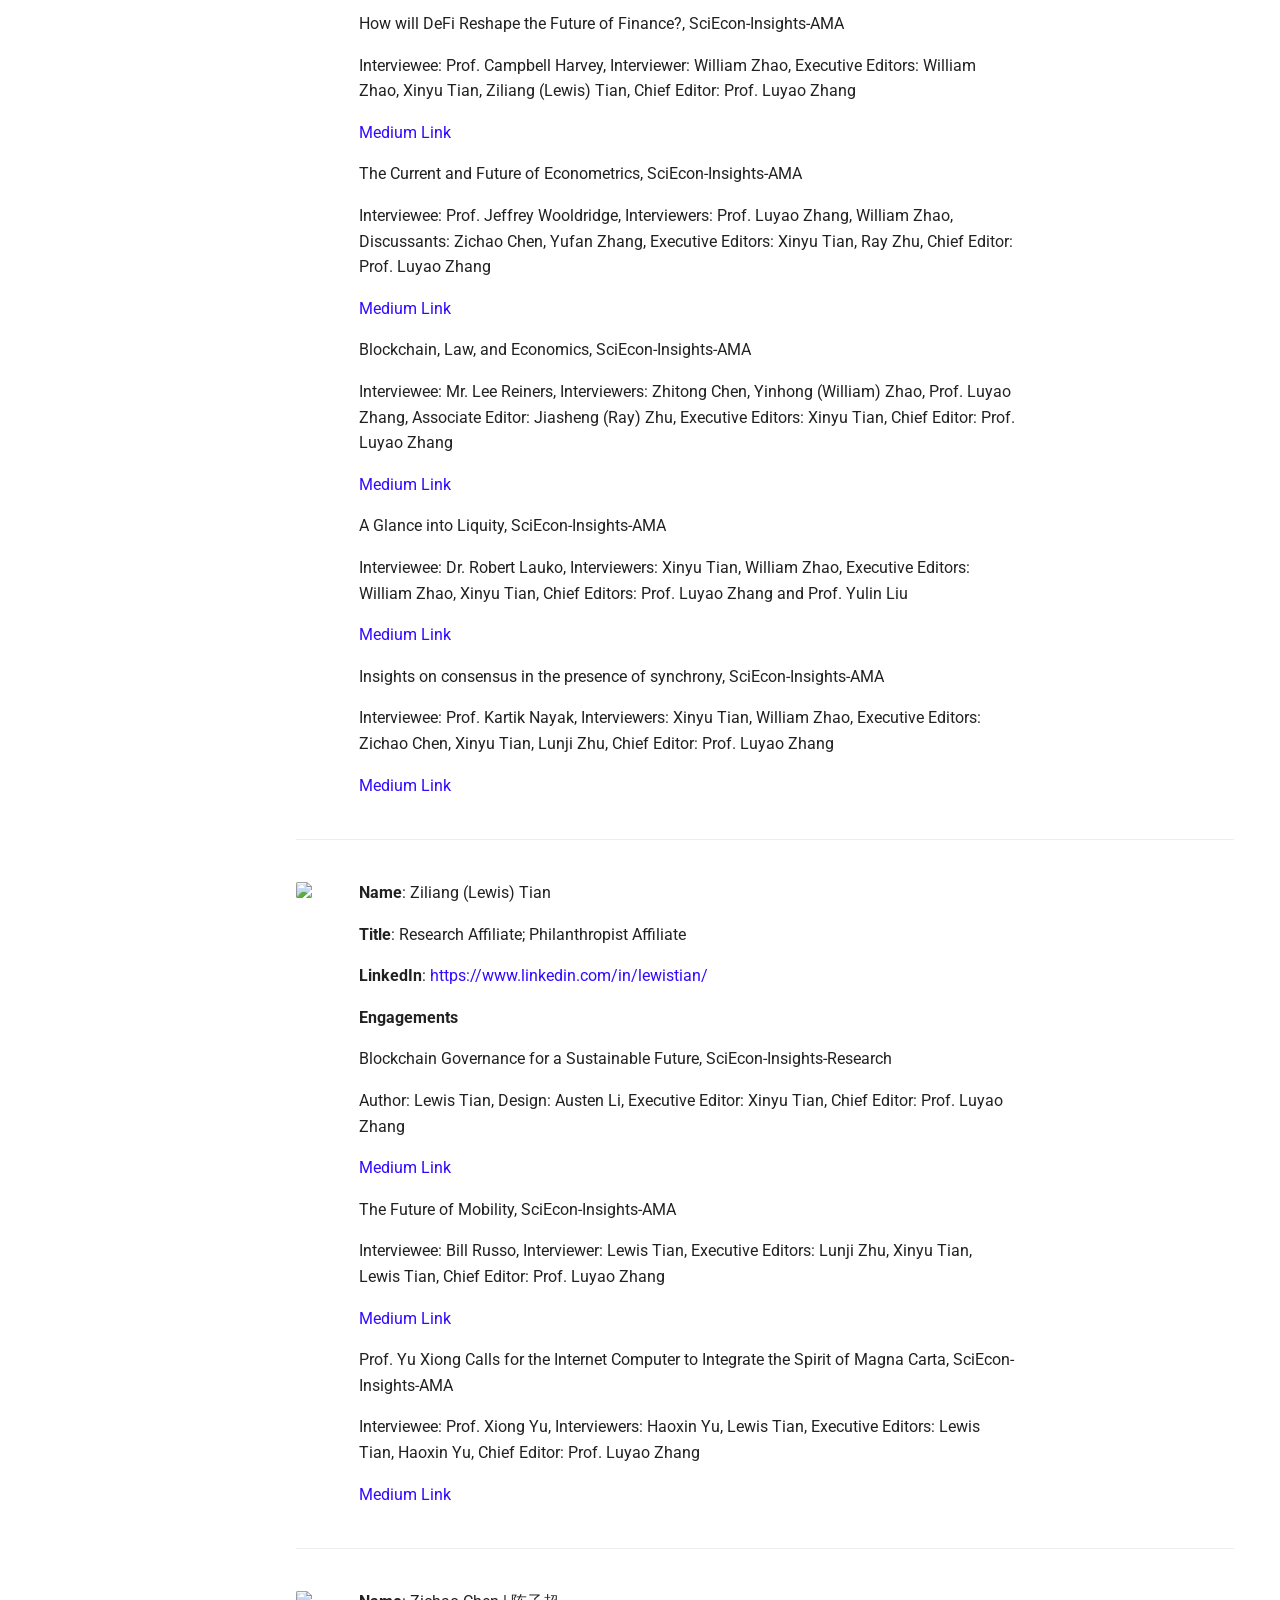
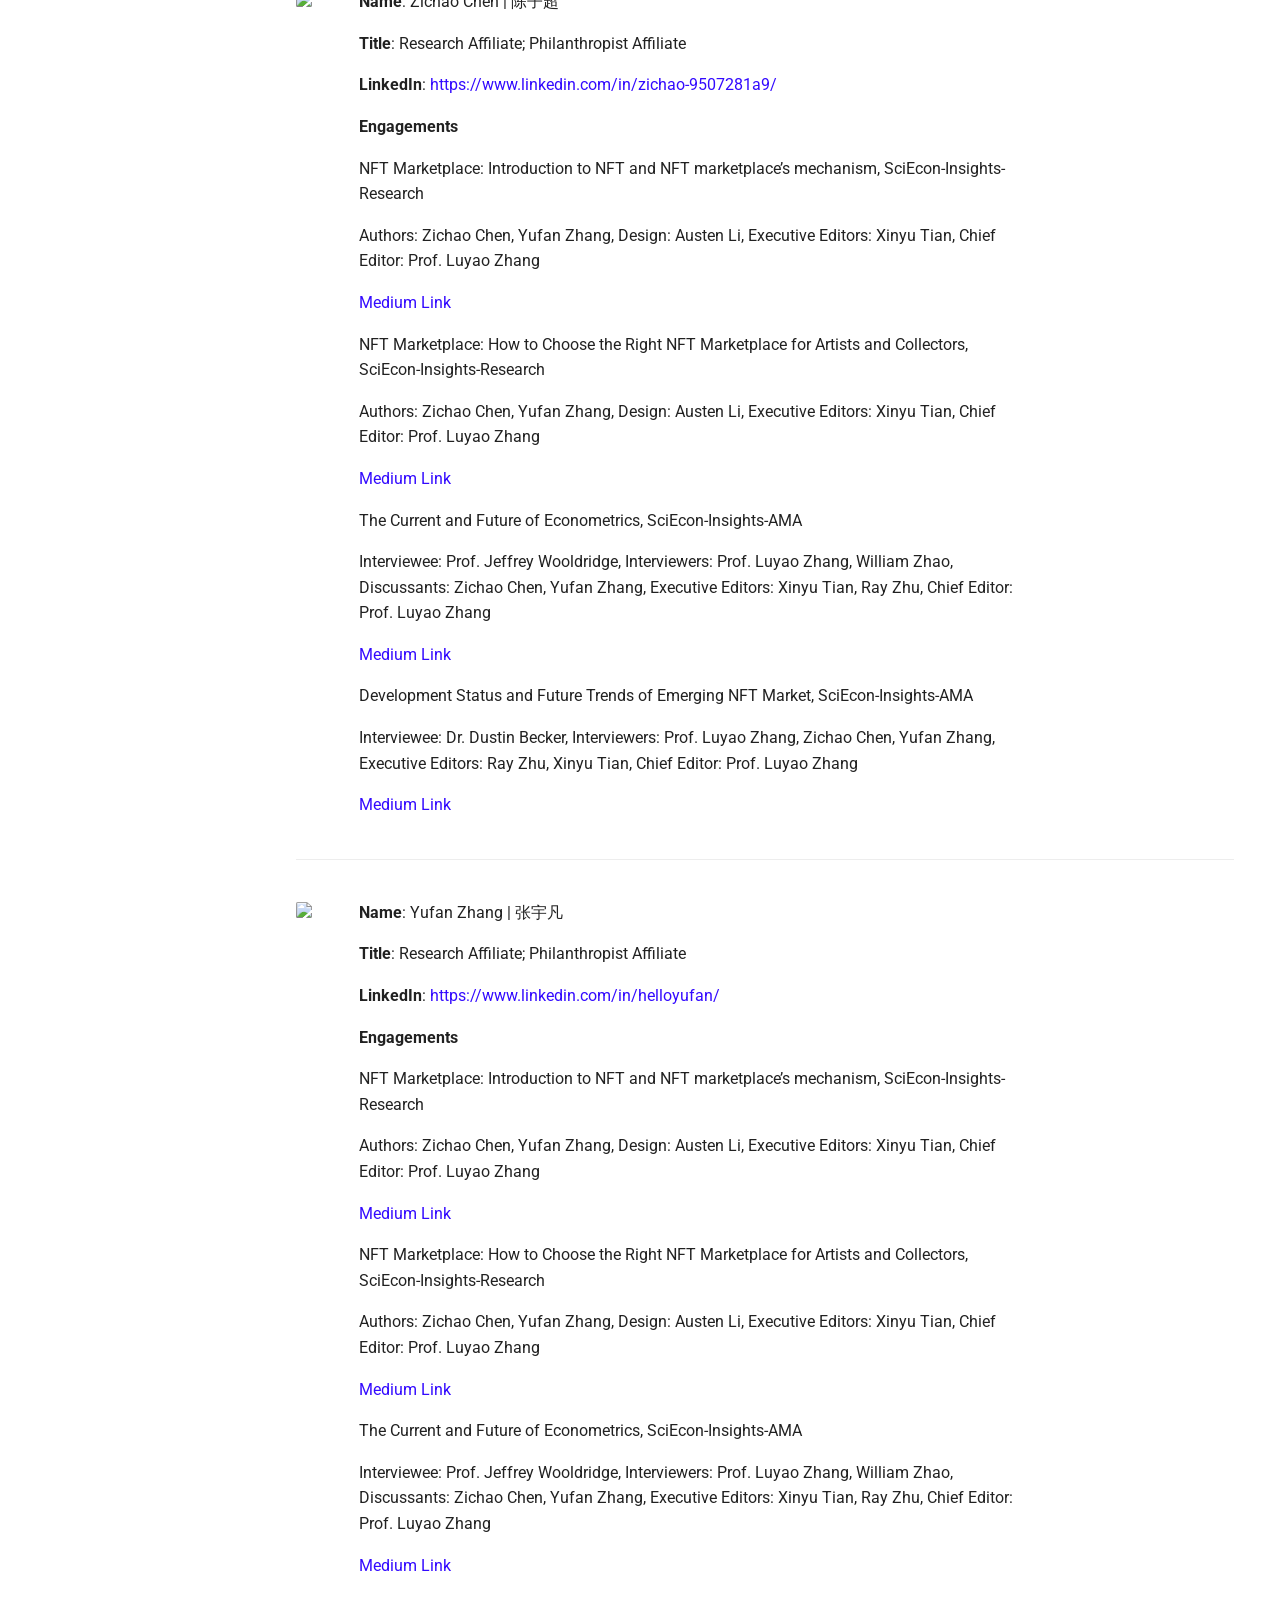
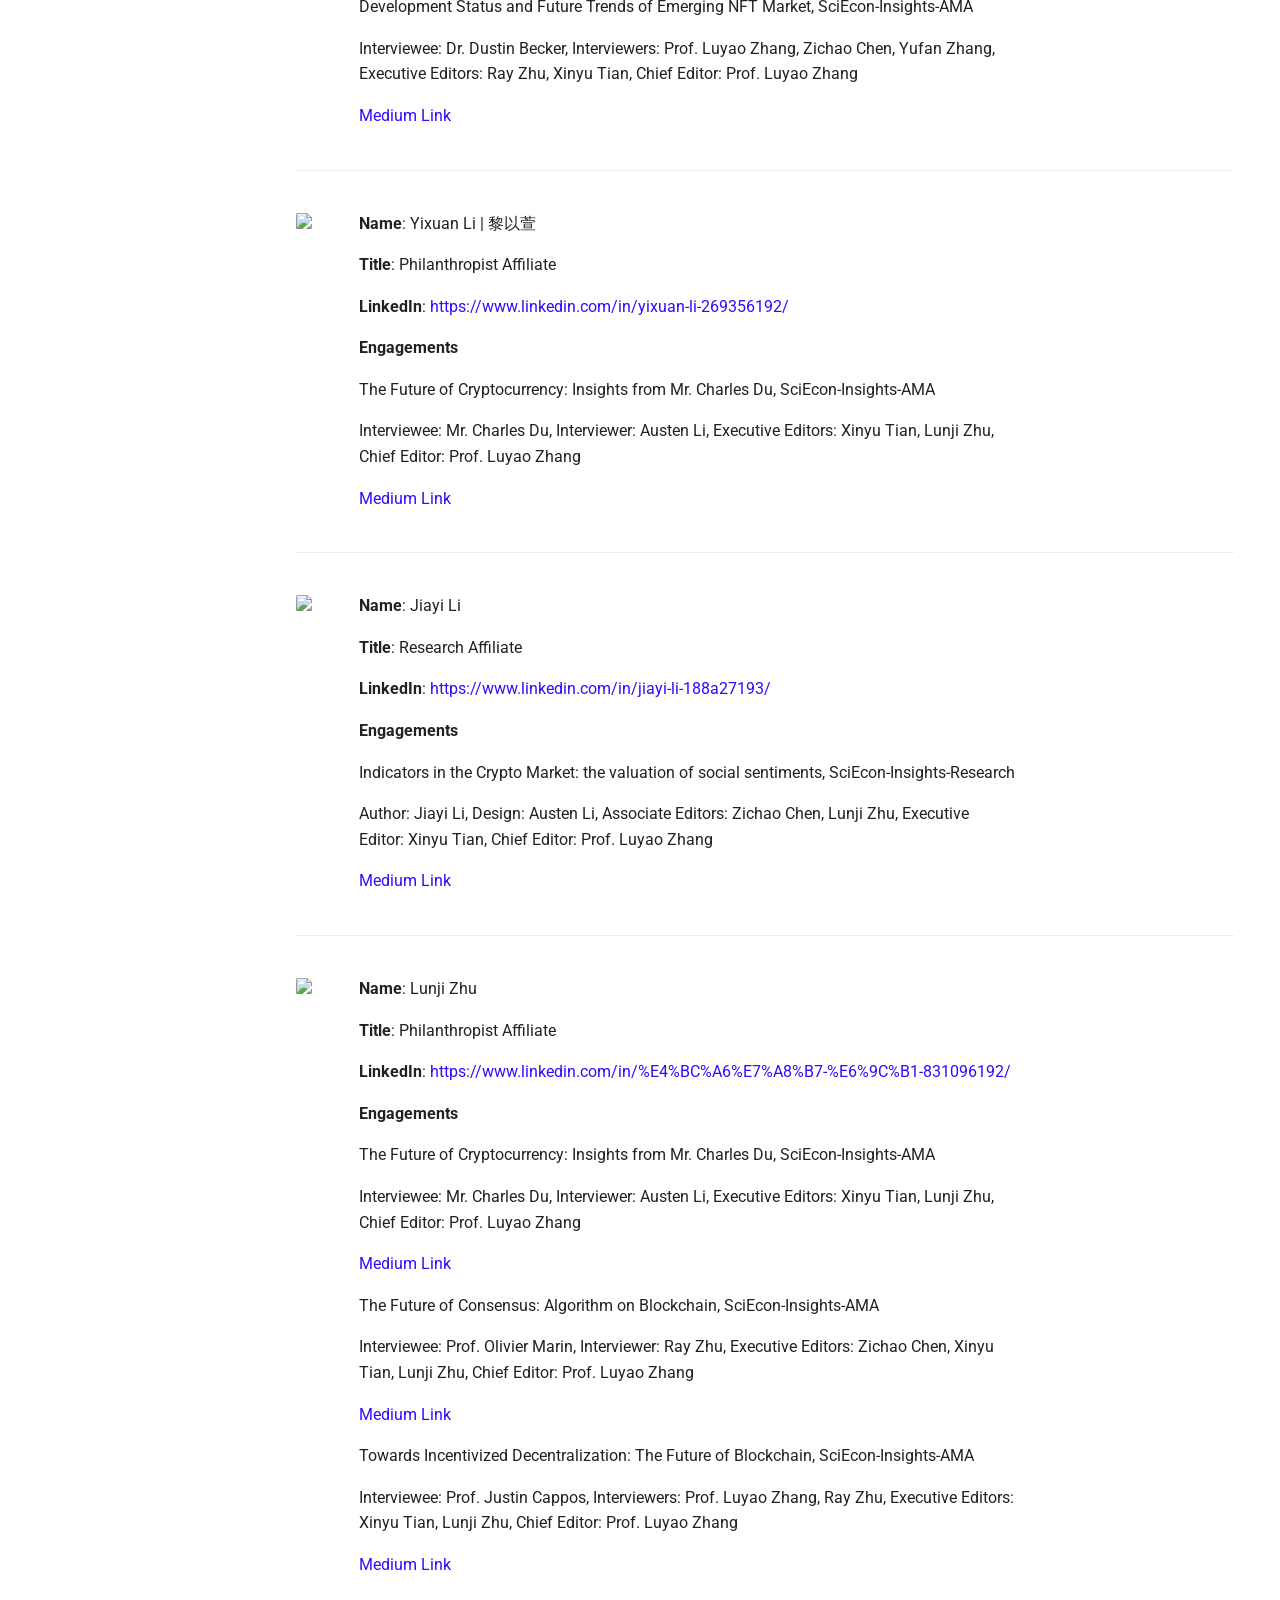
==== commit 629eaca8: "update layout and titles" ====
--- a/site/About/index.html
+++ b/site/About/index.html
@@ -890,10 +890,8 @@
 <p><strong>Personal Website</strong>: <a href="https://www.yulinliu.me/">https://www.yulinliu.me/</a></p>
 <div class="admonition quote">
 <p class="admonition-title">Motto in light of eastern and western philosophy</p>
-<p>Dao dejing: The Dao produced One; One produced Two; Two produced Three; Three produced All things.</p>
-<p>"道生一，一生二，二生三，三生萬物" —《道德经》</p>
-<p>Spinoza: Passion without reason is blind; Reason without passion is dead.</p>
-<p>天人合一，道法自然 —斯宾诺莎</p>
+<p>Brightness derives from day’s and night’s deduction.</p>
+<p>日月相推而明生焉</p>
 </div>
 </div>
 </div>
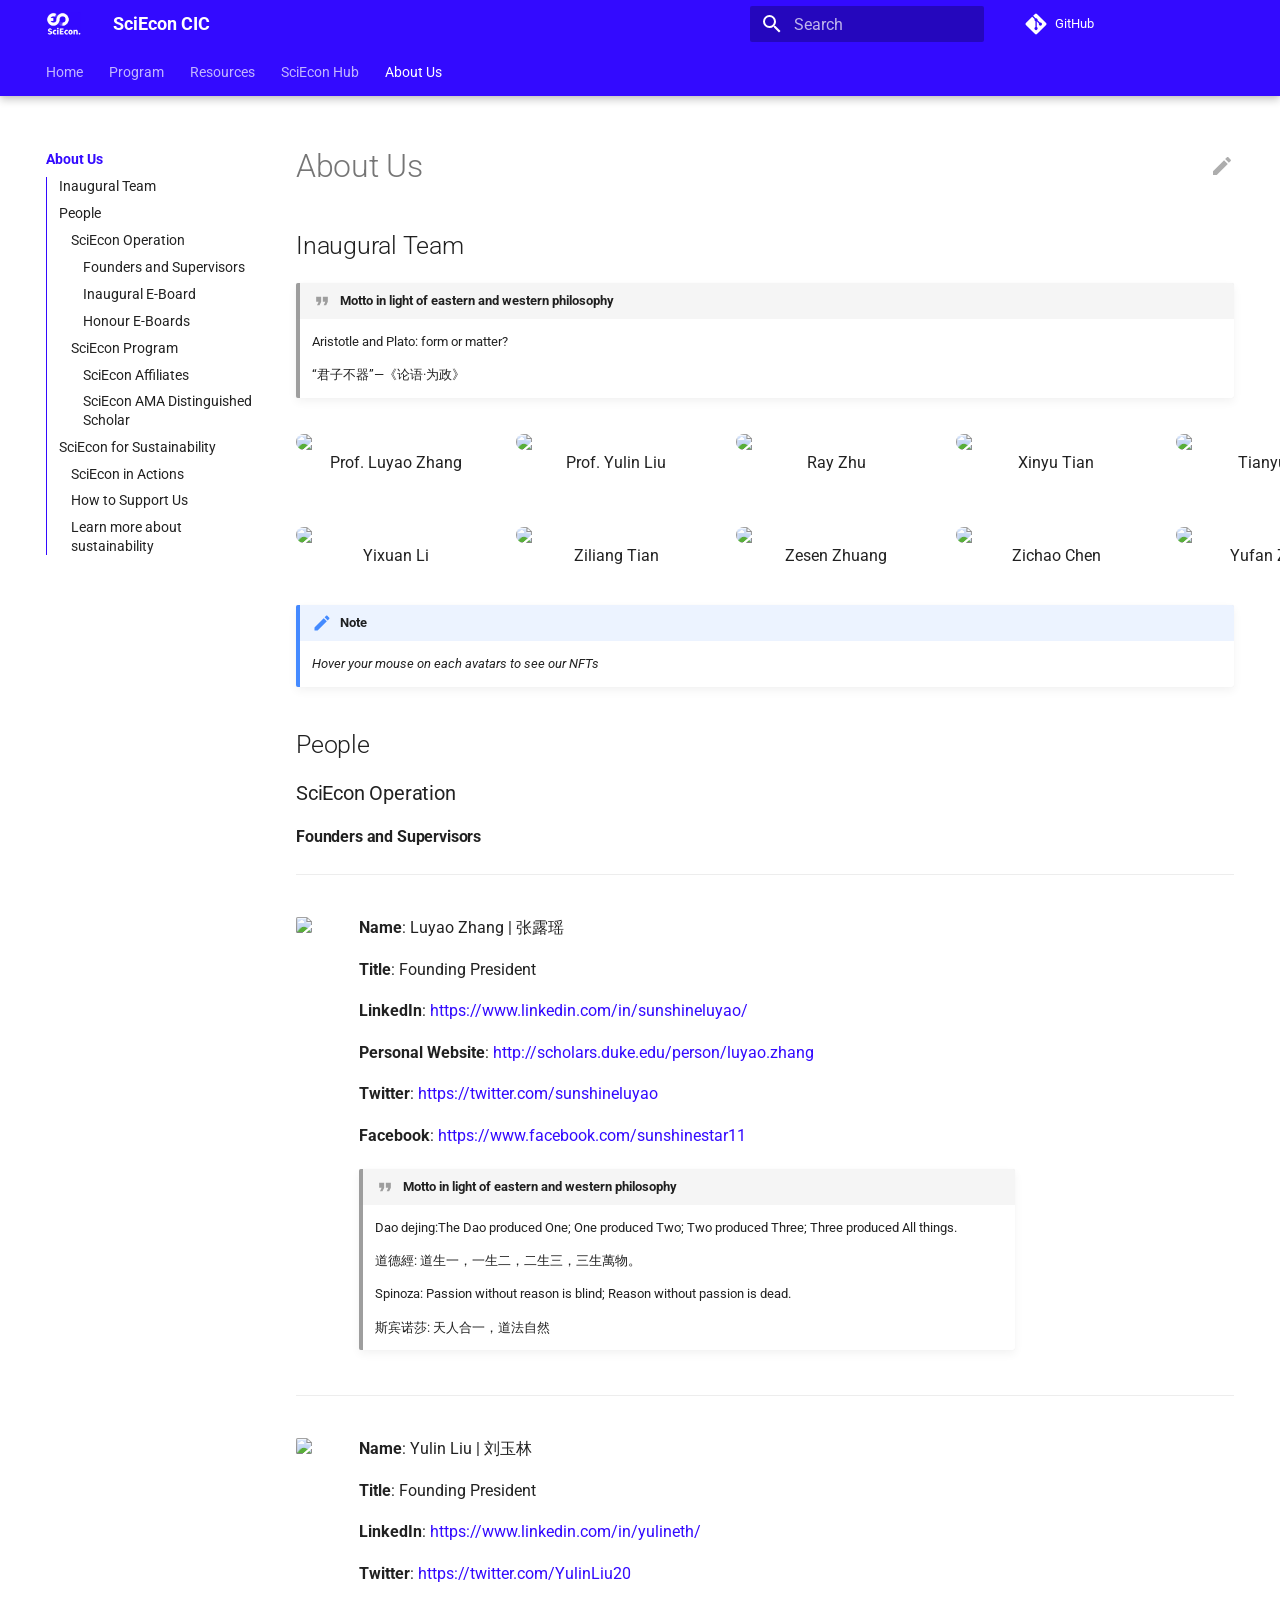
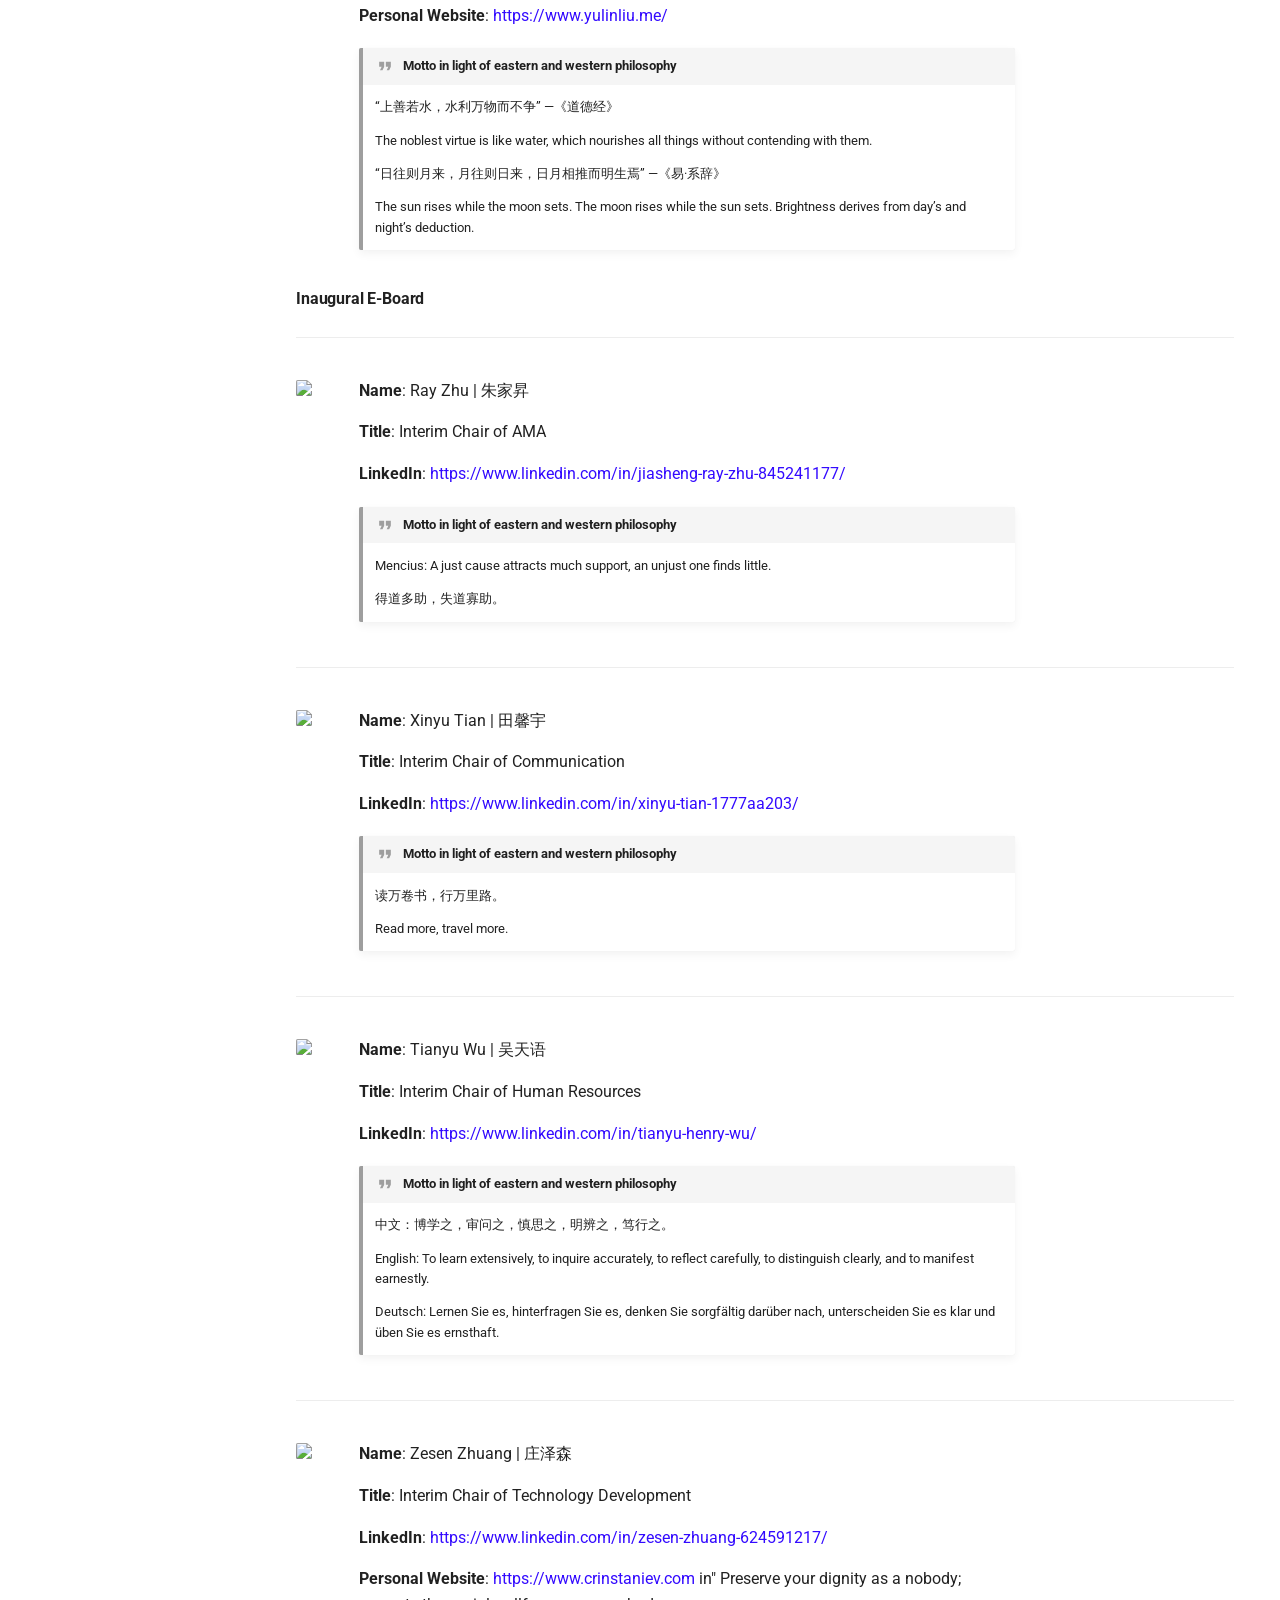
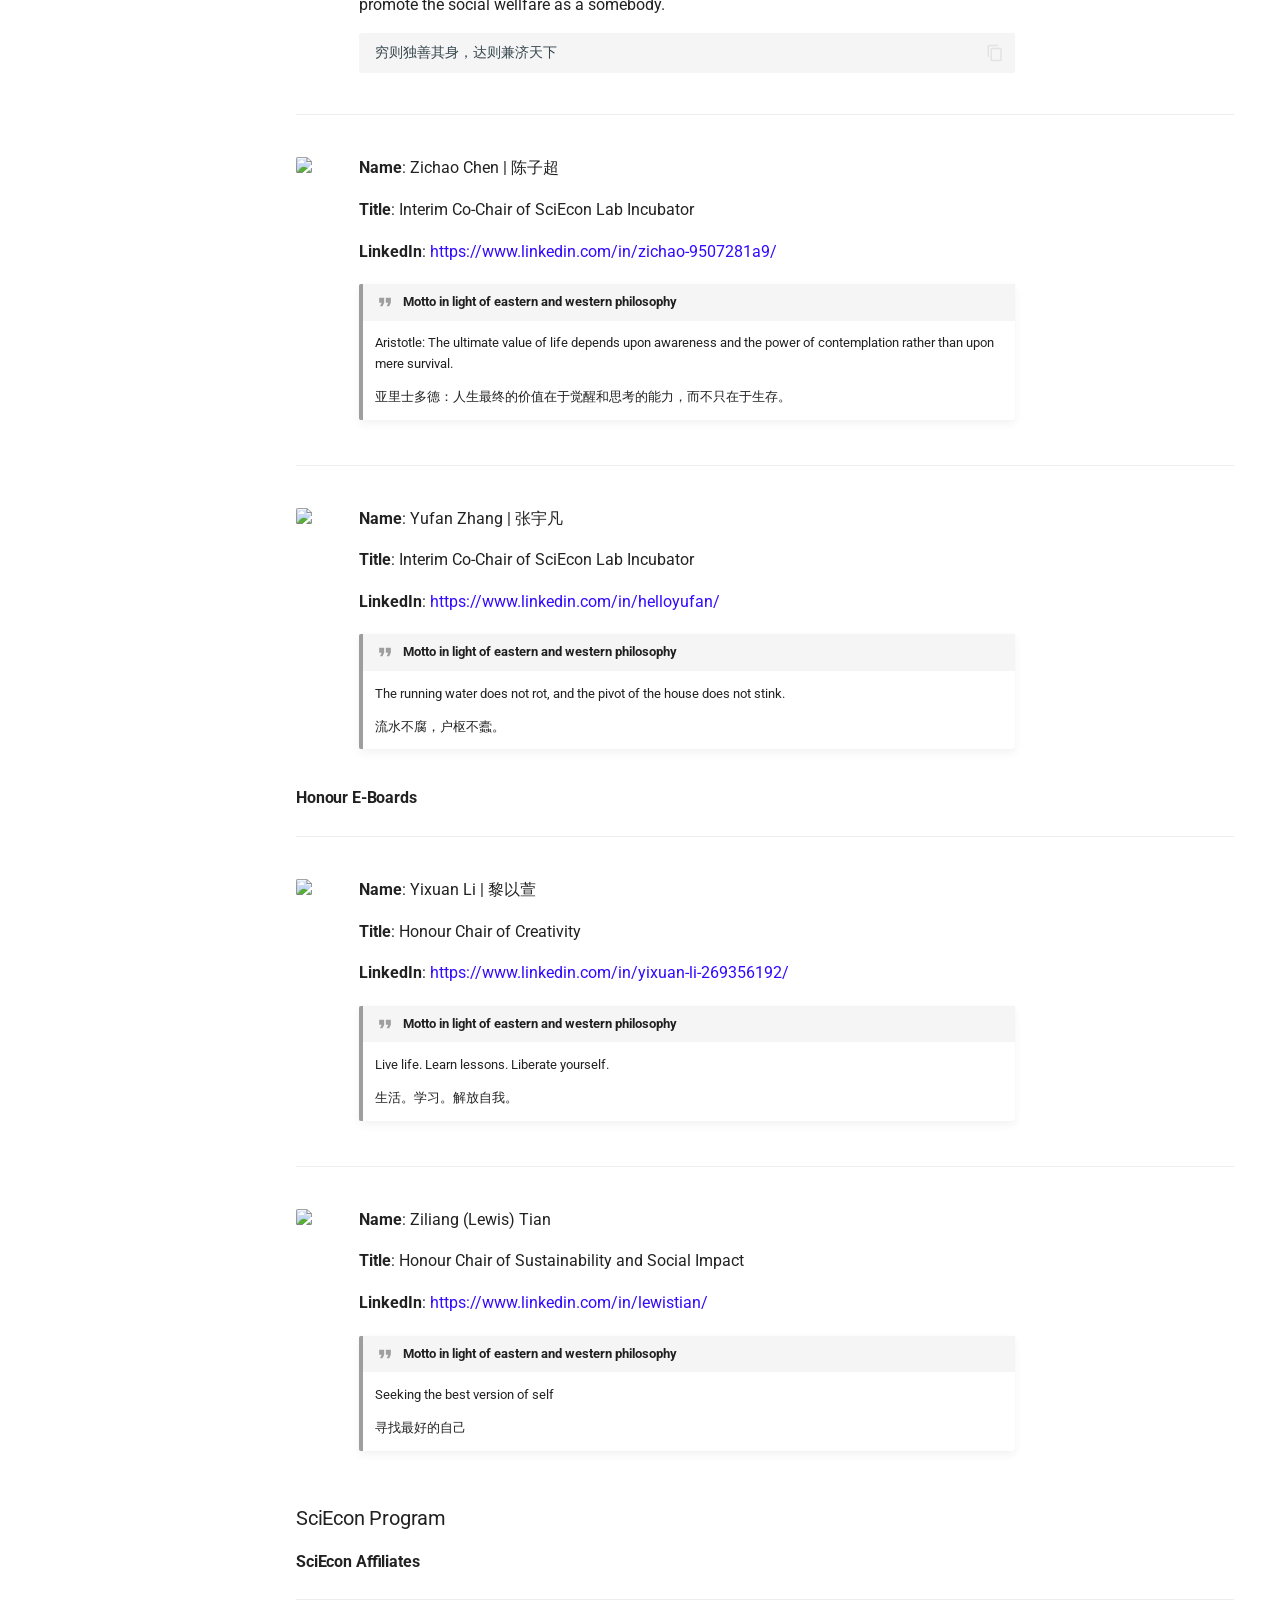
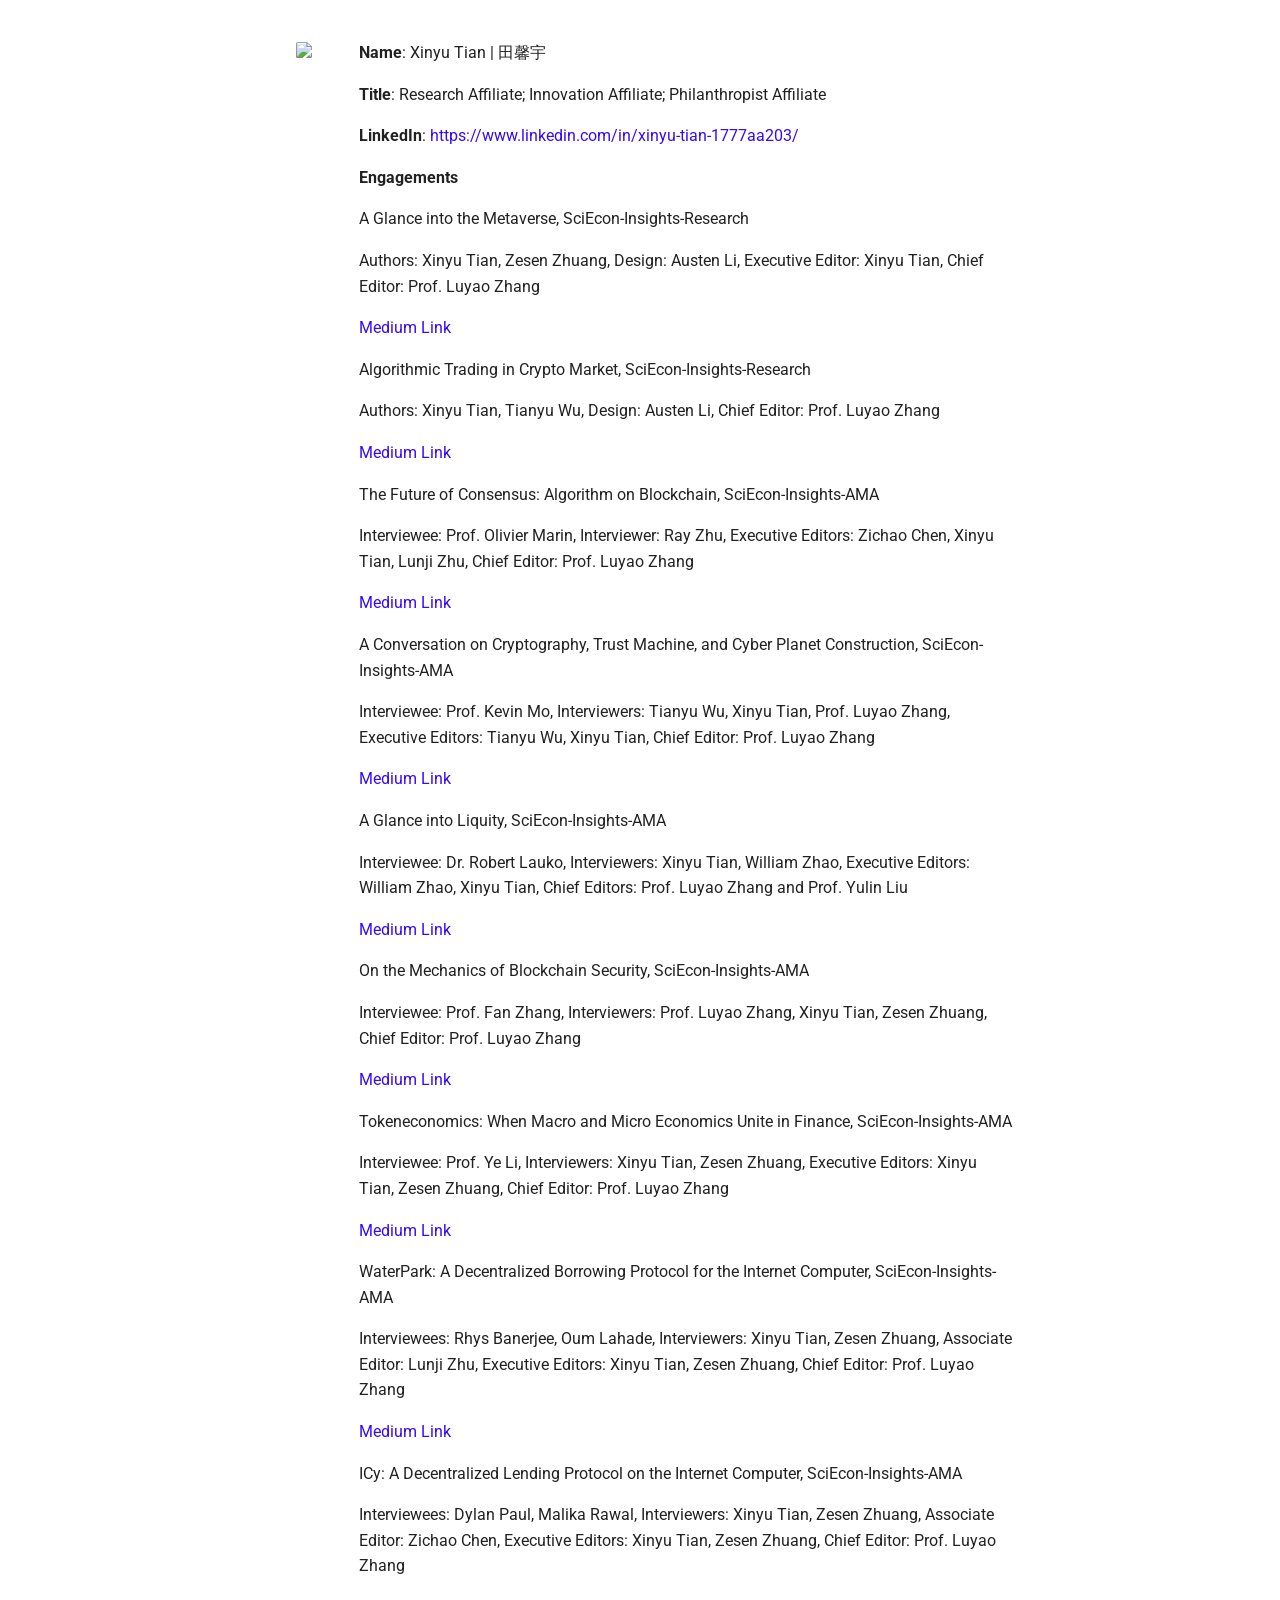
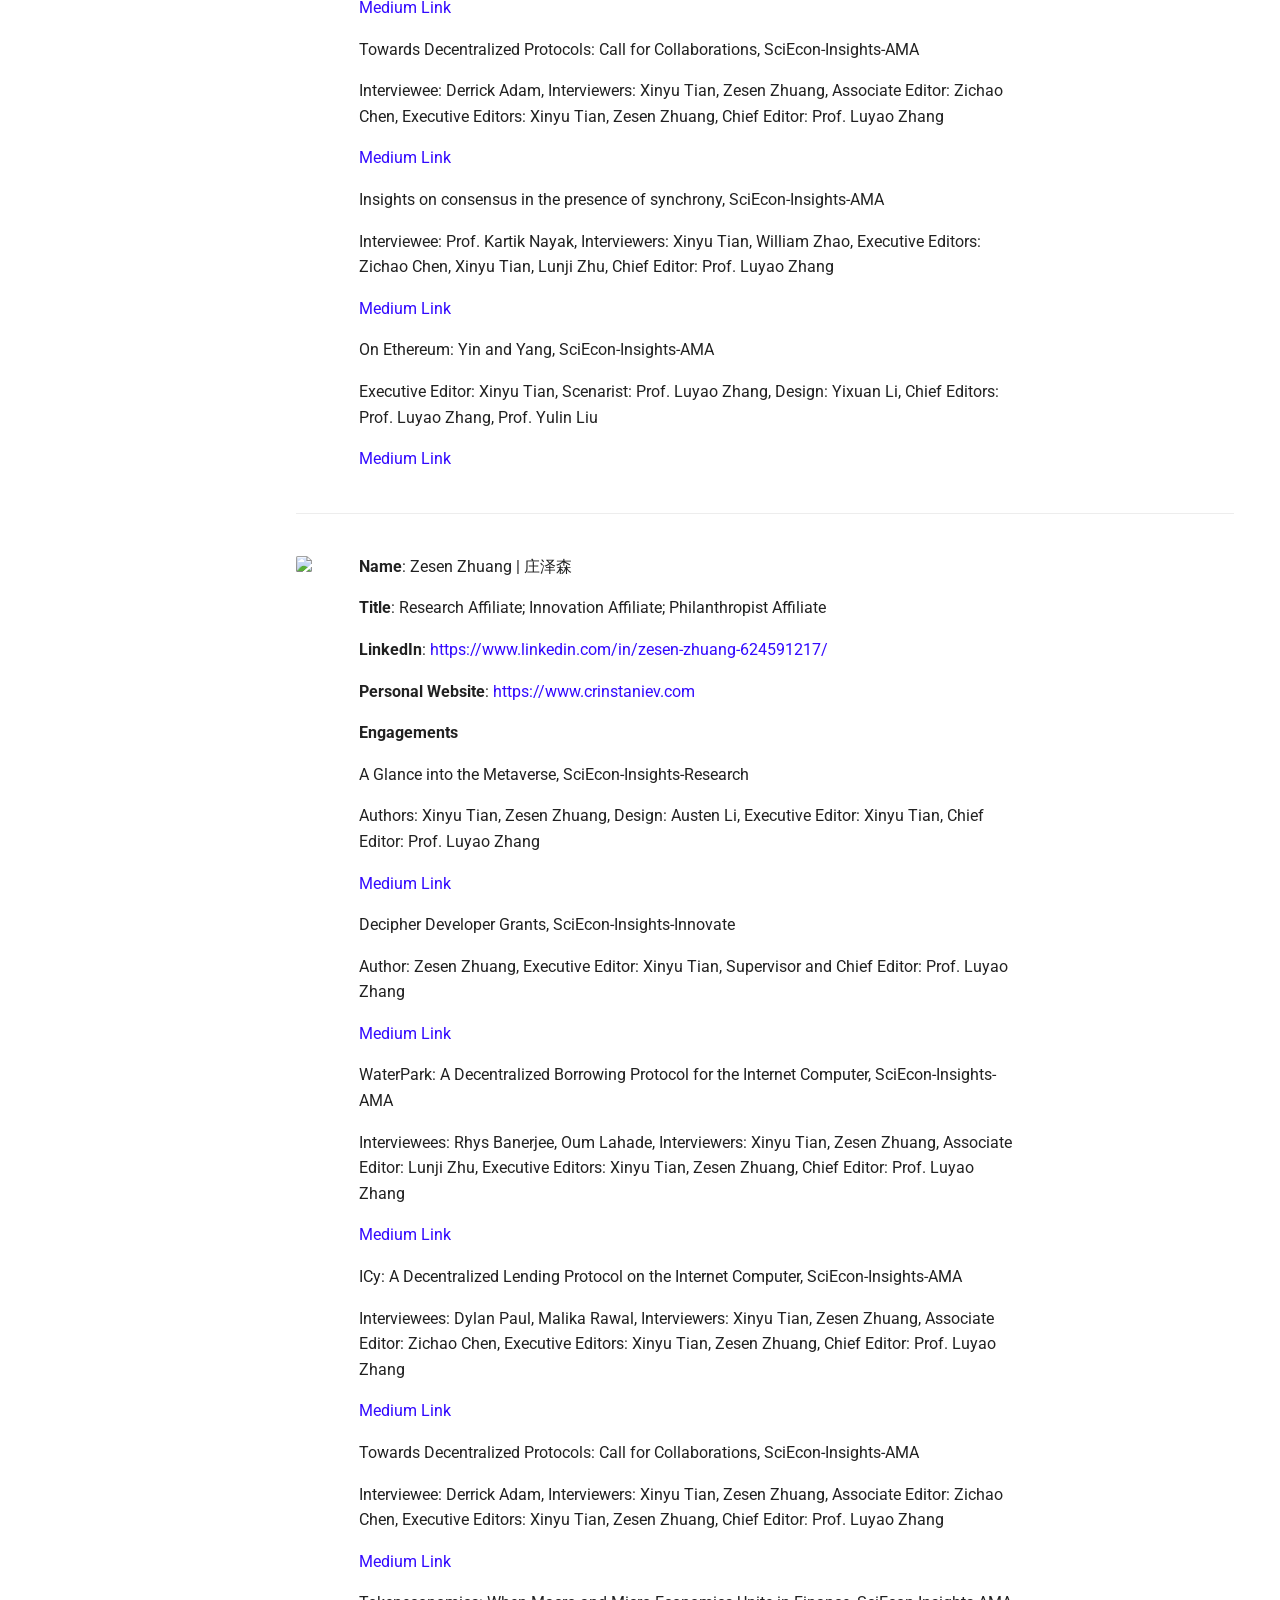
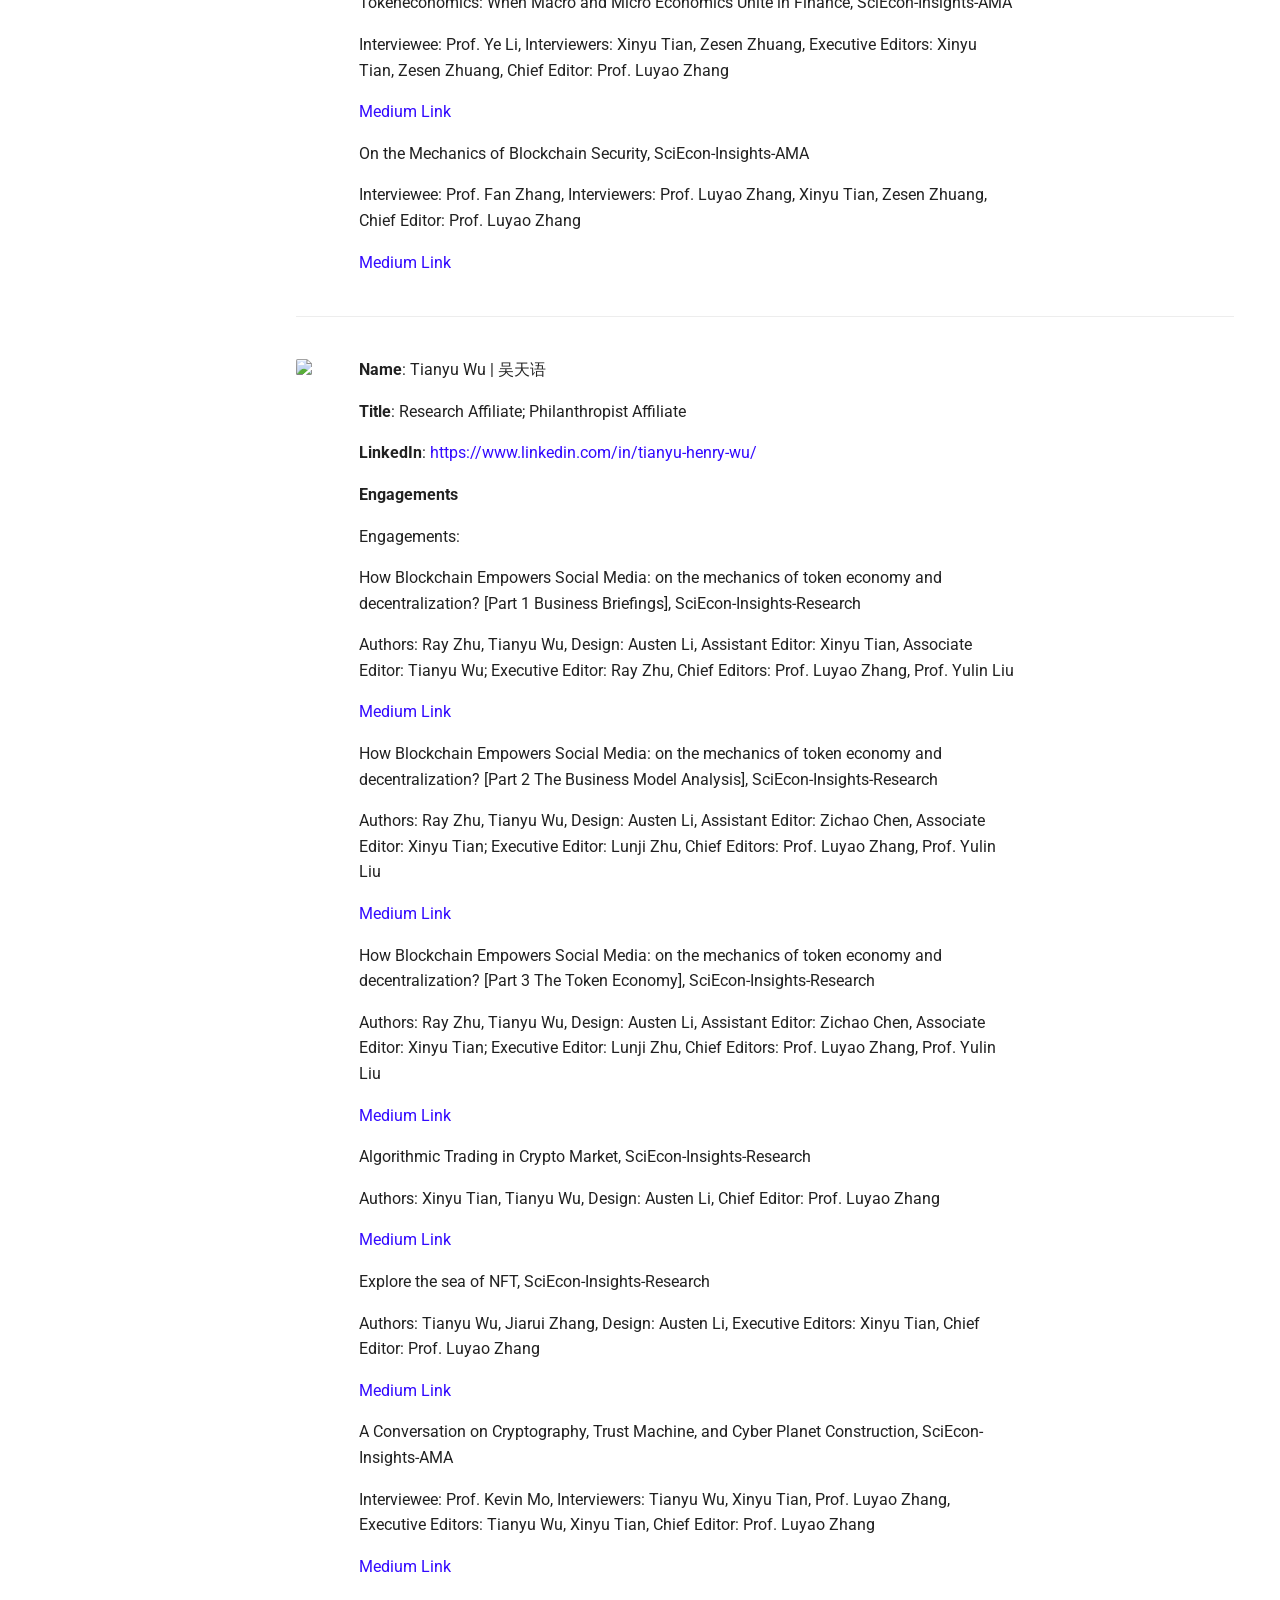
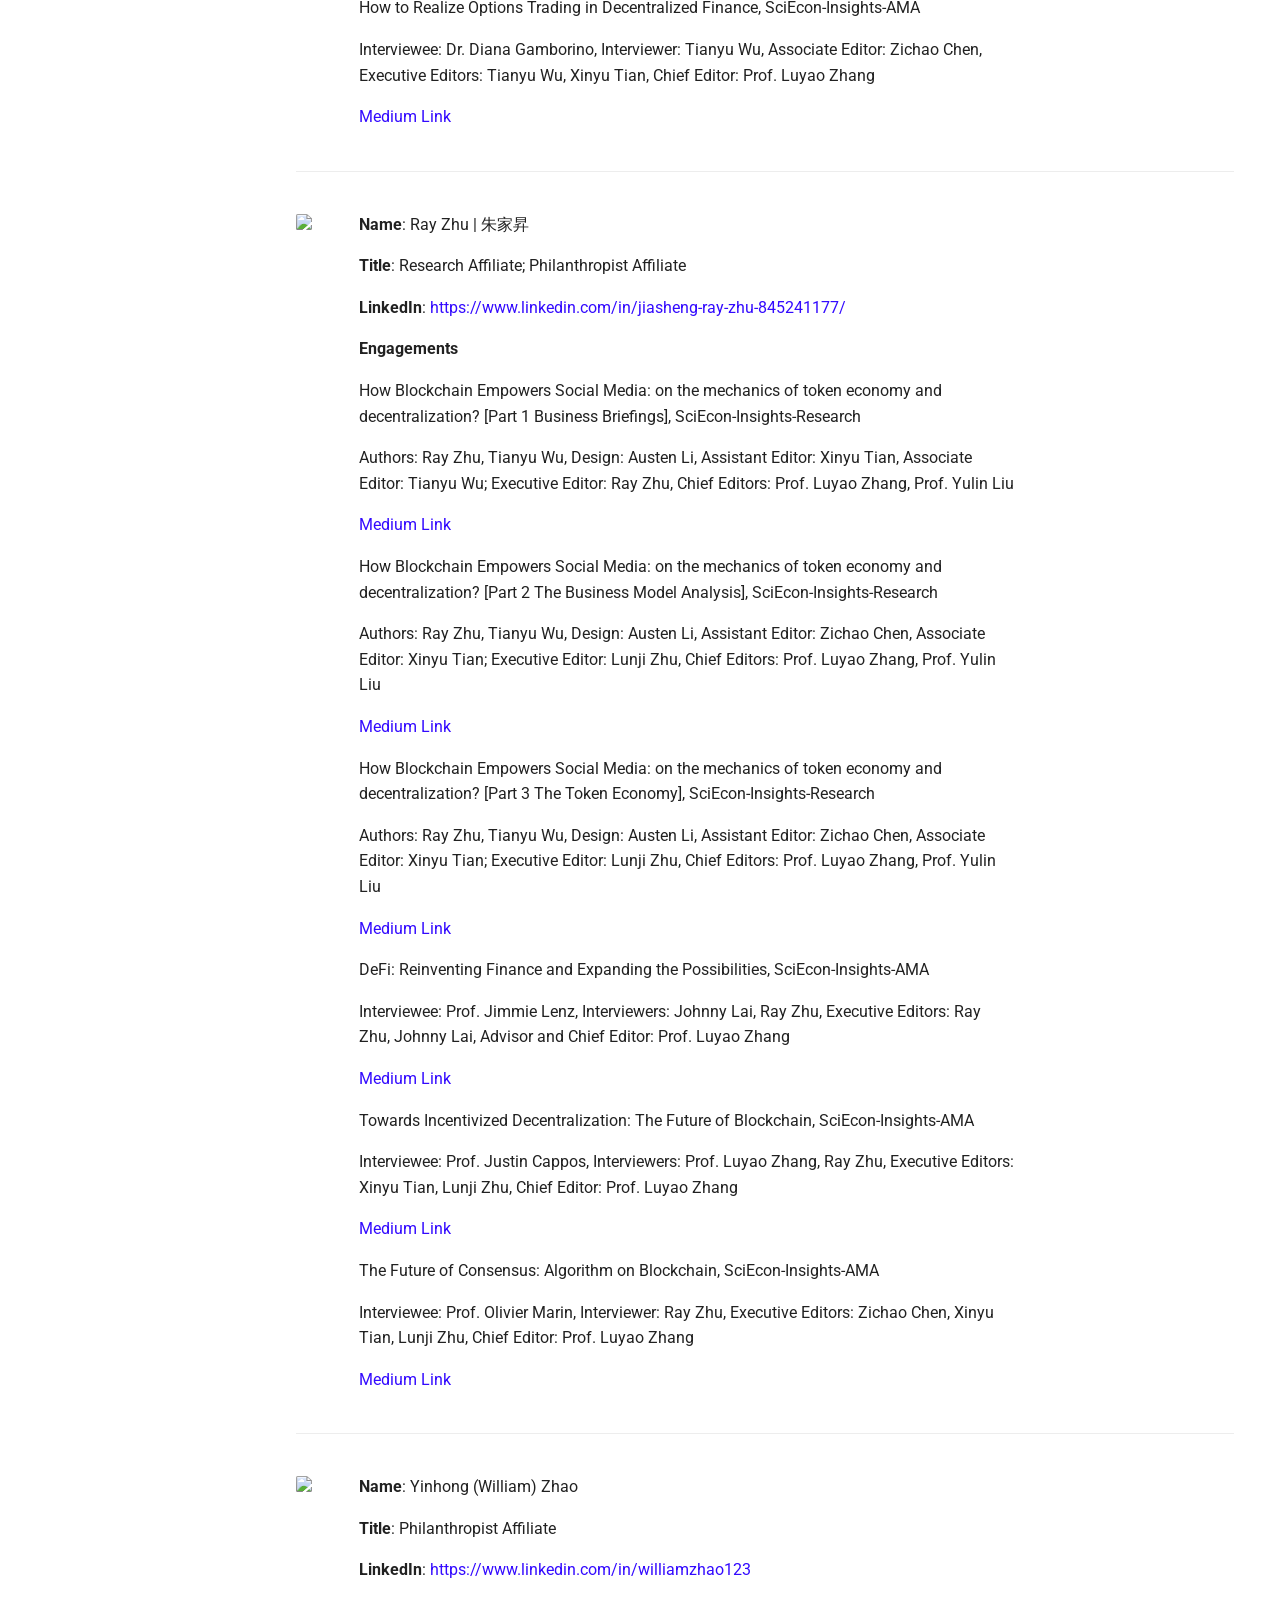
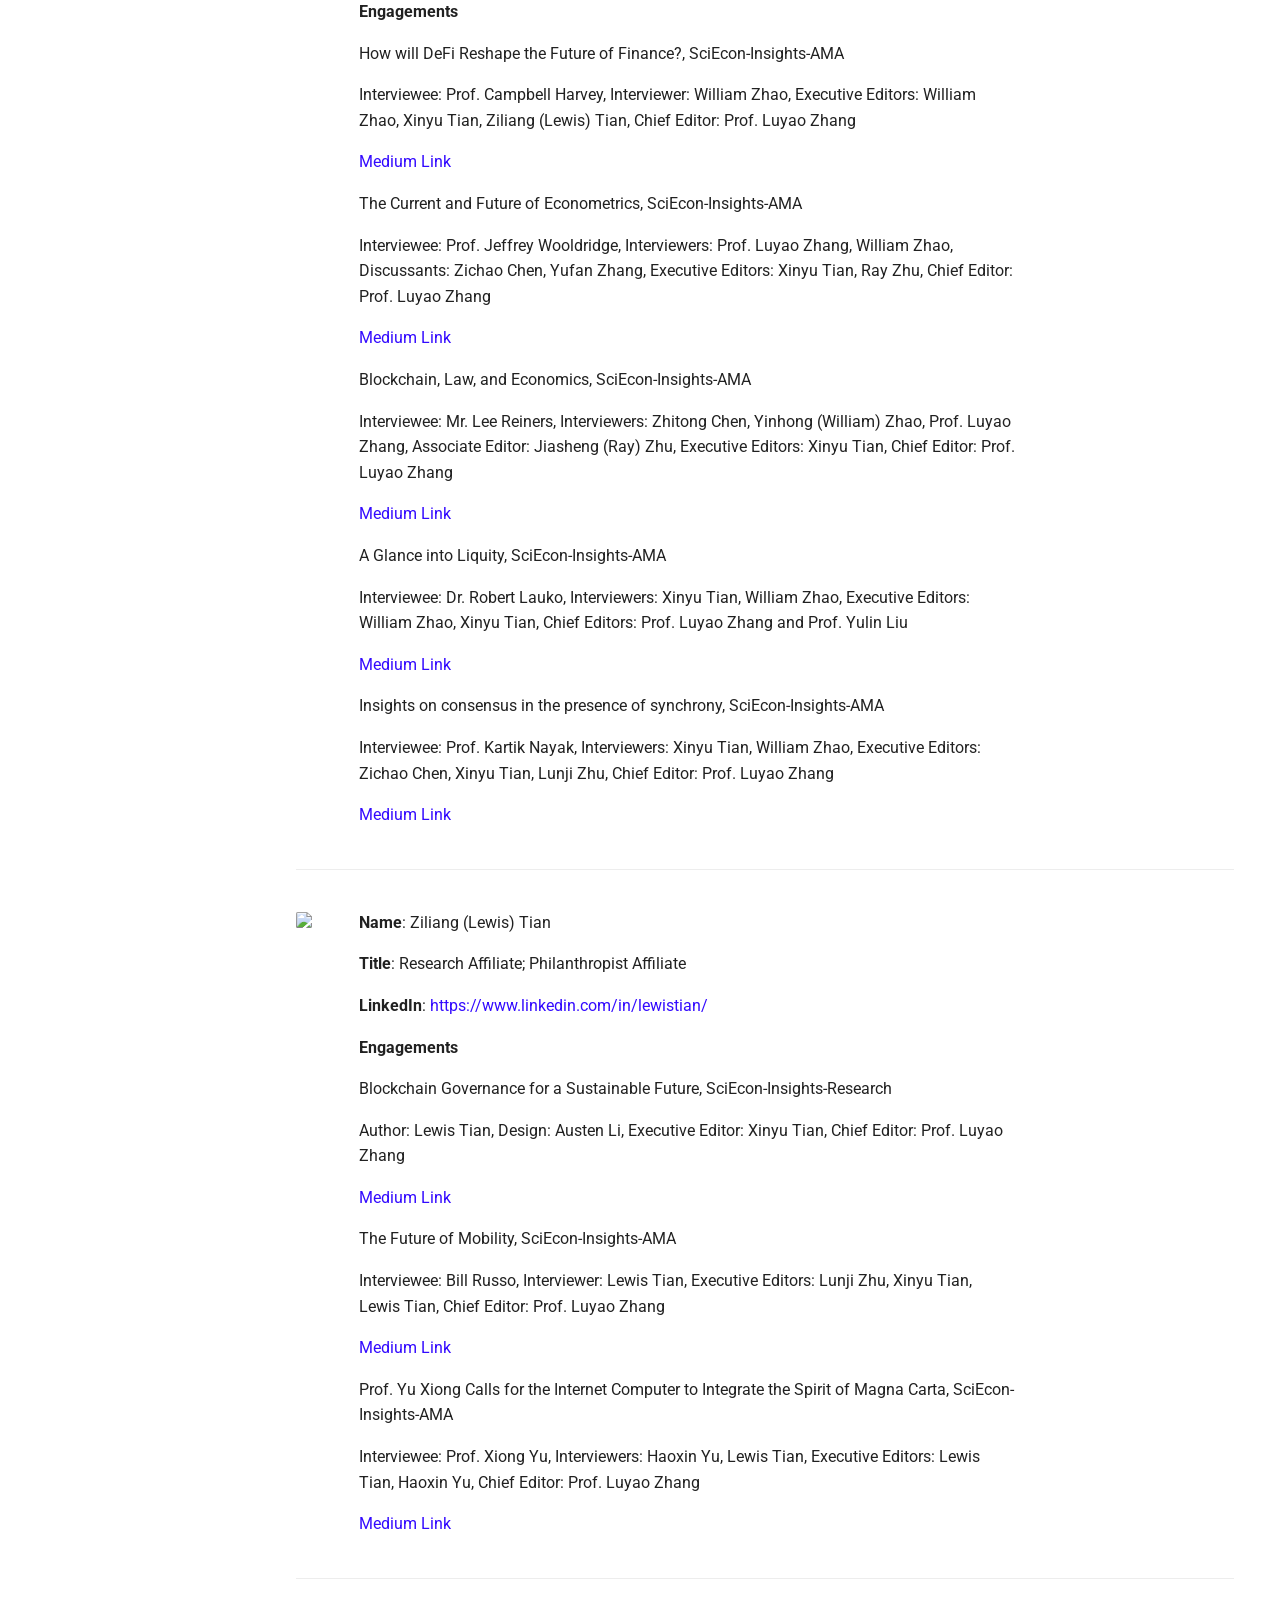
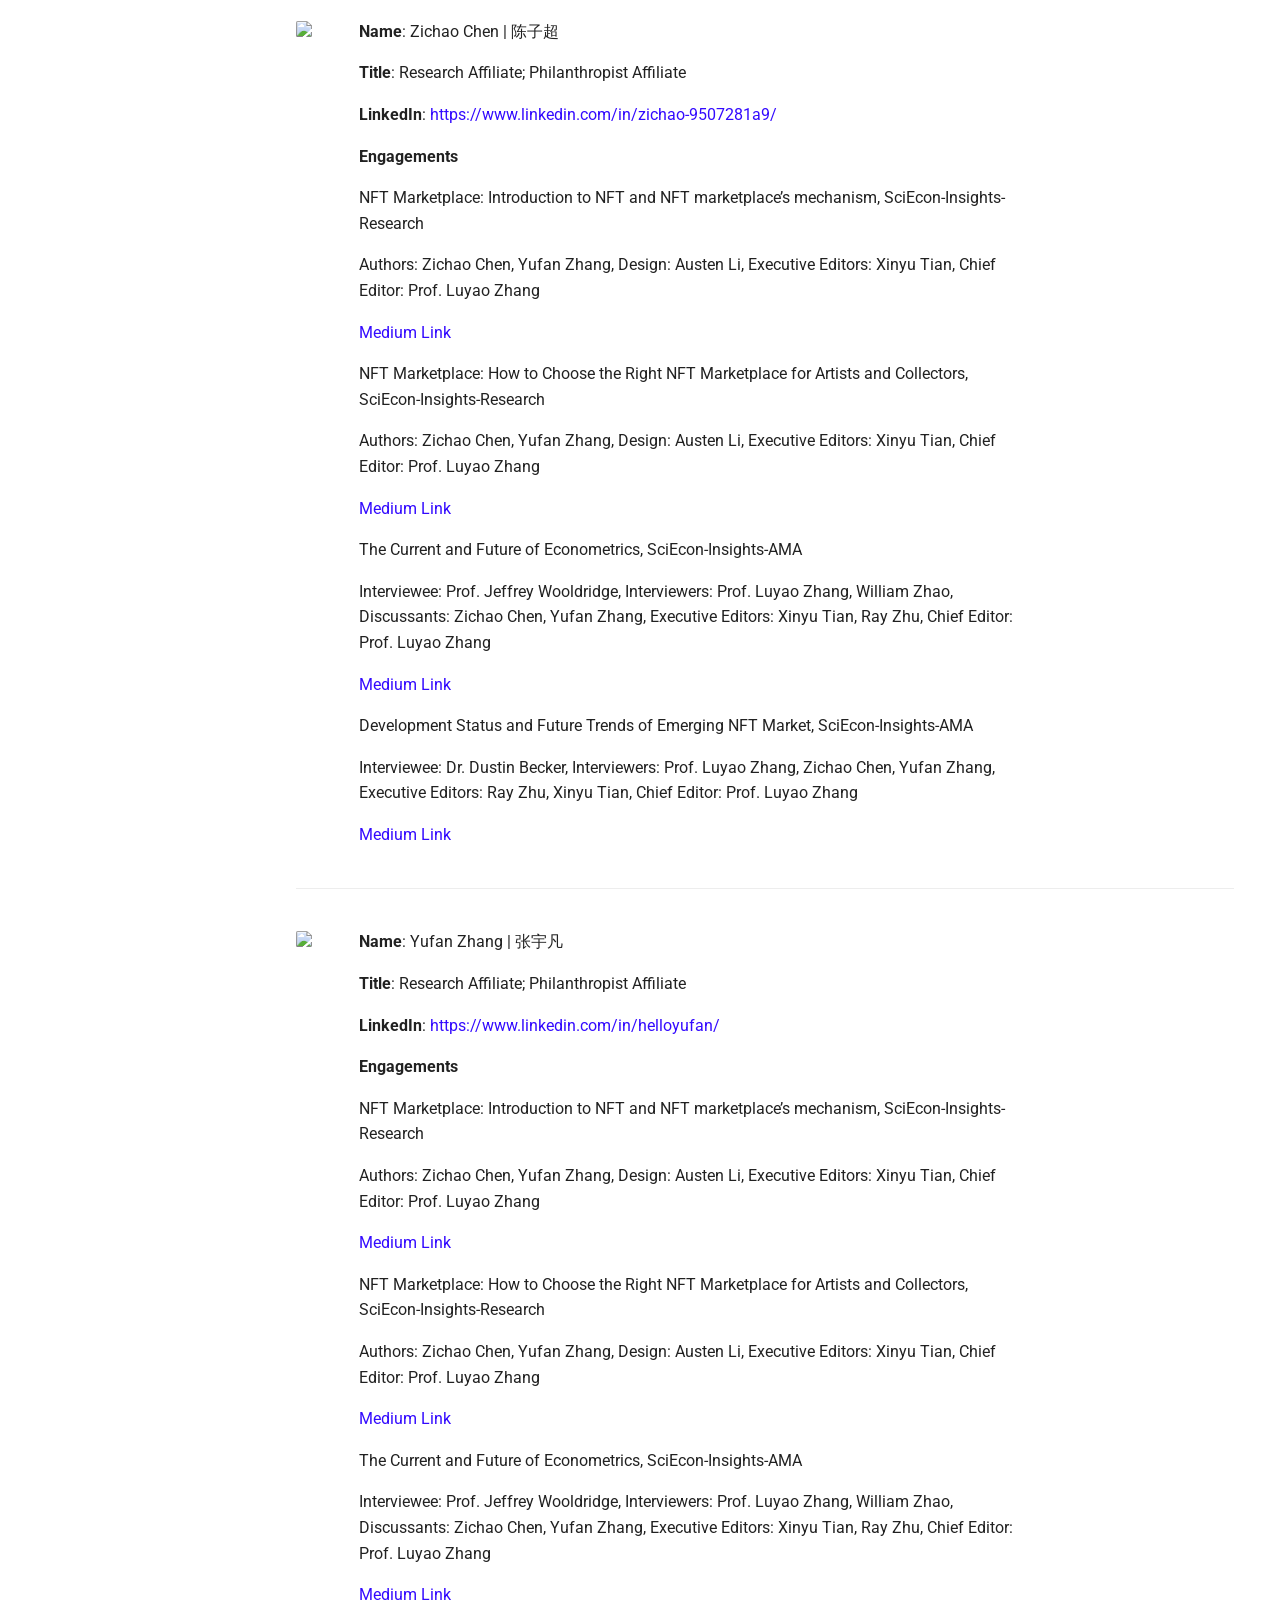
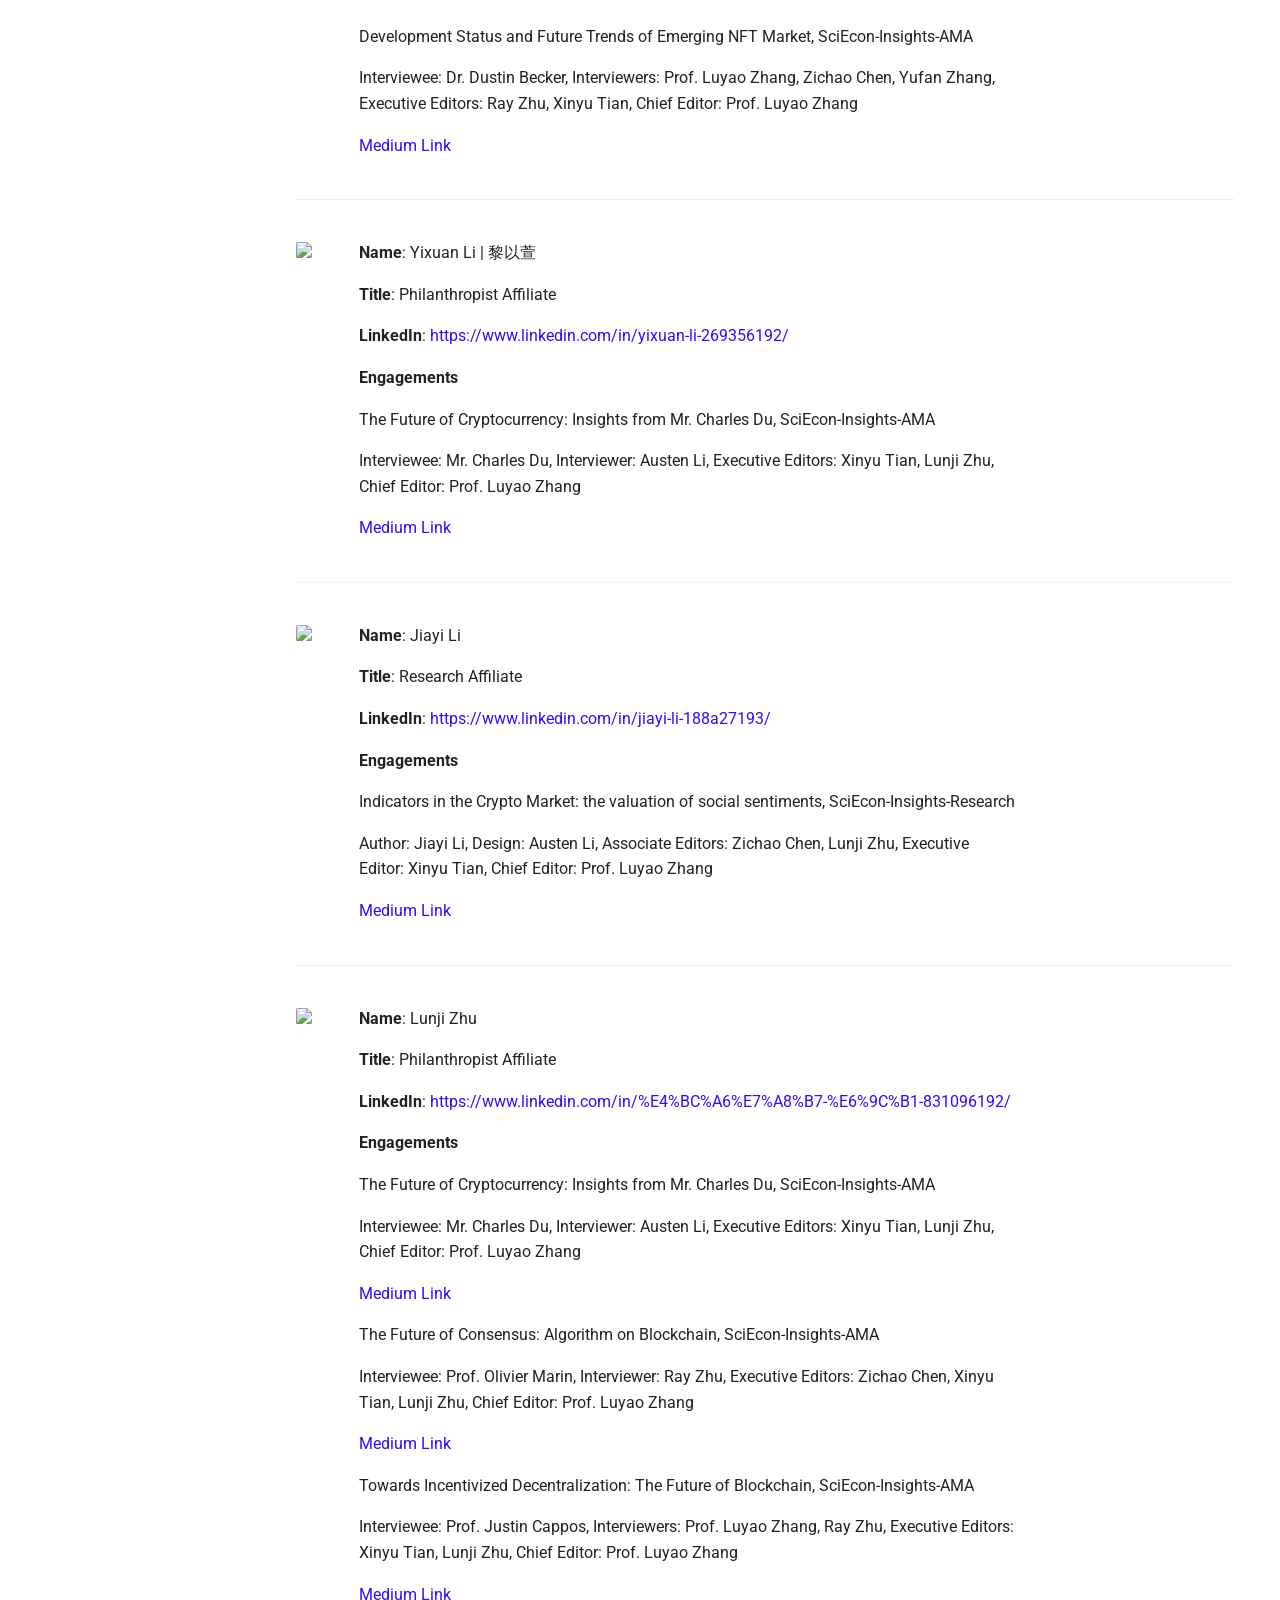
==== commit 531c8e93: "tiny revise" ====
--- a/site/About/index.html
+++ b/site/About/index.html
@@ -884,14 +884,16 @@
 </div>
 <div style="width: 70%;">
 <p><strong>Name</strong>: Yulin Liu | 刘玉林</p>
-<p><strong>Title</strong>: Founding President (Industry Primary, Academia Secondary)</p>
+<p><strong>Title</strong>: Founding President</p>
 <p><strong>LinkedIn</strong>: <a href="https://www.linkedin.com/in/yulineth/">https://www.linkedin.com/in/yulineth/</a></p>
 <p><strong>Twitter</strong>: <a href="https://twitter.com/YulinLiu20">https://twitter.com/YulinLiu20</a></p>
 <p><strong>Personal Website</strong>: <a href="https://www.yulinliu.me/">https://www.yulinliu.me/</a></p>
 <div class="admonition quote">
 <p class="admonition-title">Motto in light of eastern and western philosophy</p>
-<p>Brightness derives from day’s and night’s deduction.</p>
-<p>日月相推而明生焉</p>
+<p>“上善若水，水利万物而不争” —《道德经》</p>
+<p>The noblest virtue is like water, which nourishes all things without contending with them. </p>
+<p>“日往则月来，月往则日来，日月相推而明生焉” —《易·系辞》</p>
+<p>The sun rises while the moon sets. The moon rises while the sun sets. Brightness derives from day’s and night’s deduction.</p>
 </div>
 </div>
 </div>
@@ -990,12 +992,11 @@
 <p><strong>Name</strong>: Zesen Zhuang | 庄泽森</p>
 <p><strong>Title</strong>: Interim Chair of Technology Development</p>
 <p><strong>LinkedIn</strong>: <a href="https://www.linkedin.com/in/zesen-zhuang-624591217/">https://www.linkedin.com/in/zesen-zhuang-624591217/</a></p>
-<p><strong>Personal Website</strong>: <a href="https://www.crinstaniev.com">https://www.crinstaniev.com</a></p>
-<div class="admonition quote">
-<p class="admonition-title">Motto in light of eastern and western philosophy</p>
-<p>Preserve your dignity as a nobody; promote the social wellfare as a somebody.</p>
-<p>穷则独善其身，达则兼济天下</p>
-</div>
+<p><strong>Personal Website</strong>: <a href="https://www.crinstaniev.com">https://www.crinstaniev.com</a>
+in"
+    Preserve your dignity as a nobody; promote the social wellfare as a somebody.</p>
+<pre><code>穷则独善其身，达则兼济天下
+</code></pre>
 </div>
 </div>
 <hr />
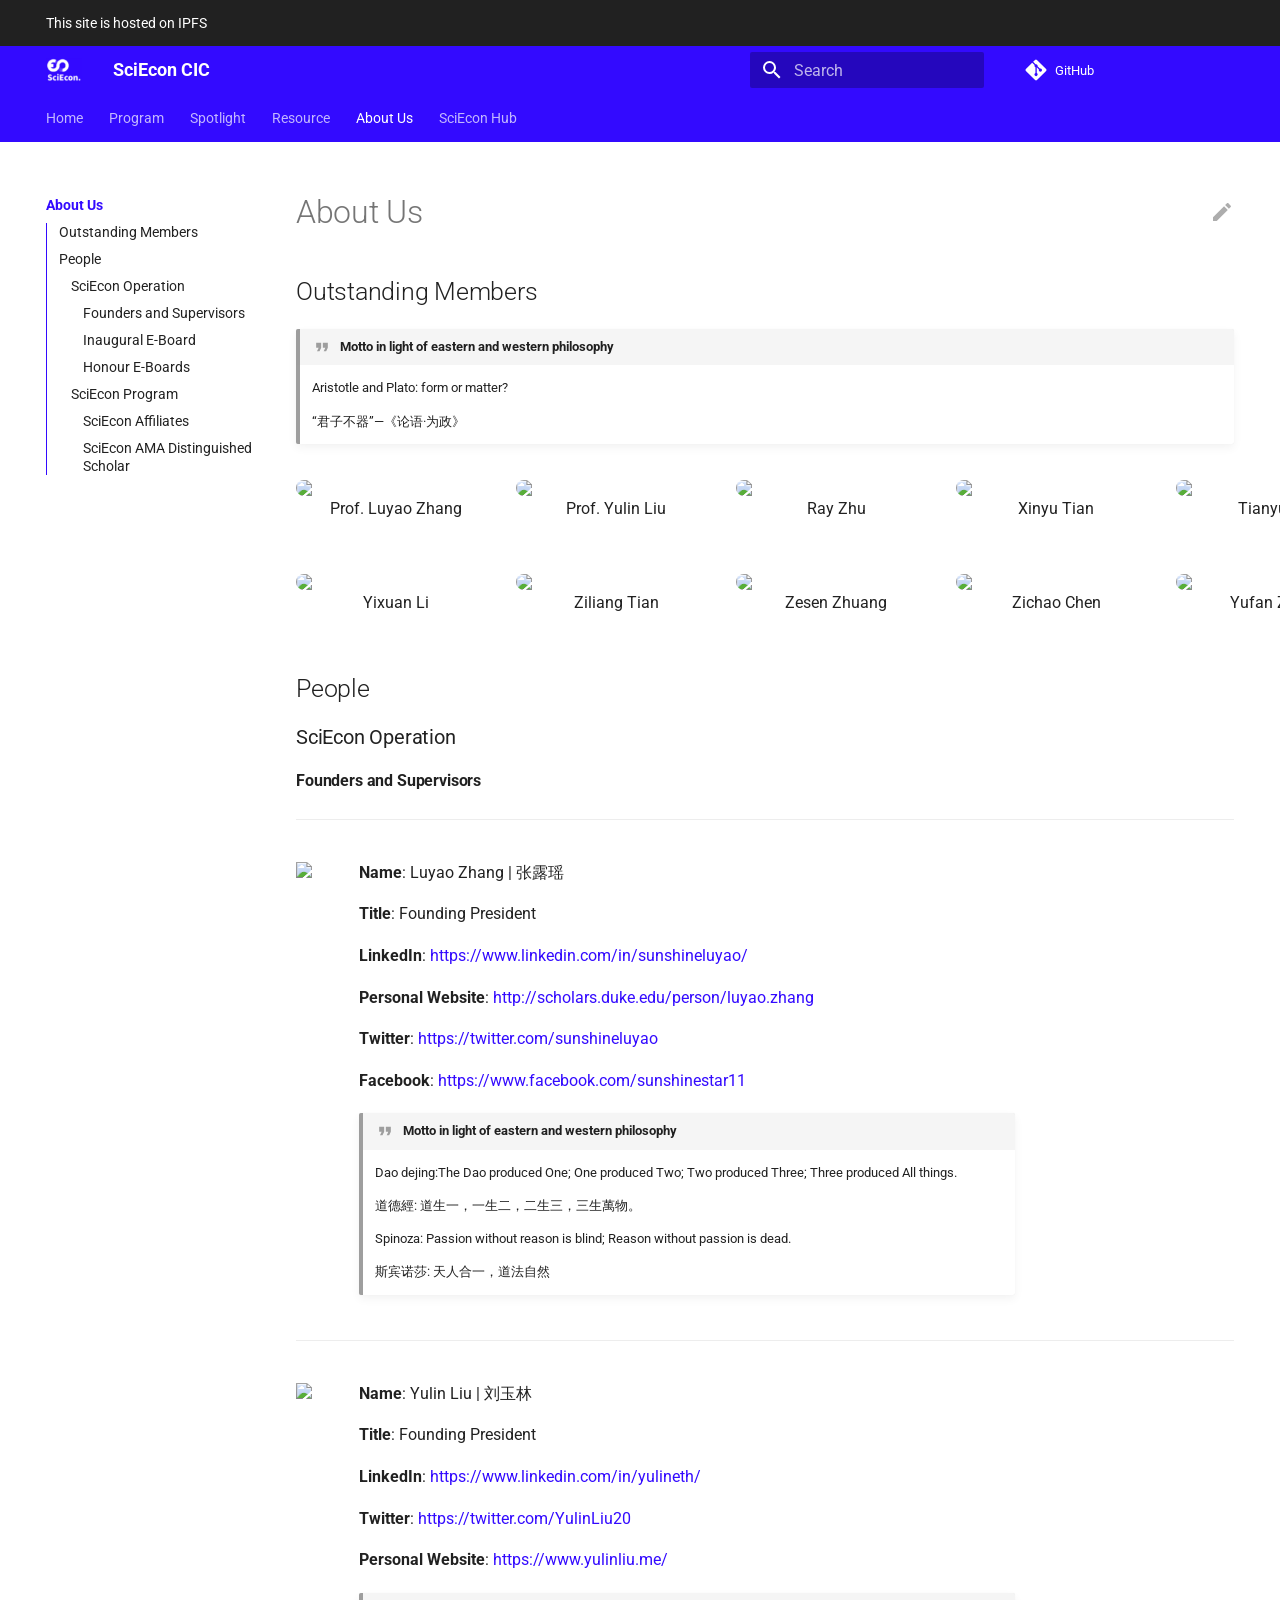
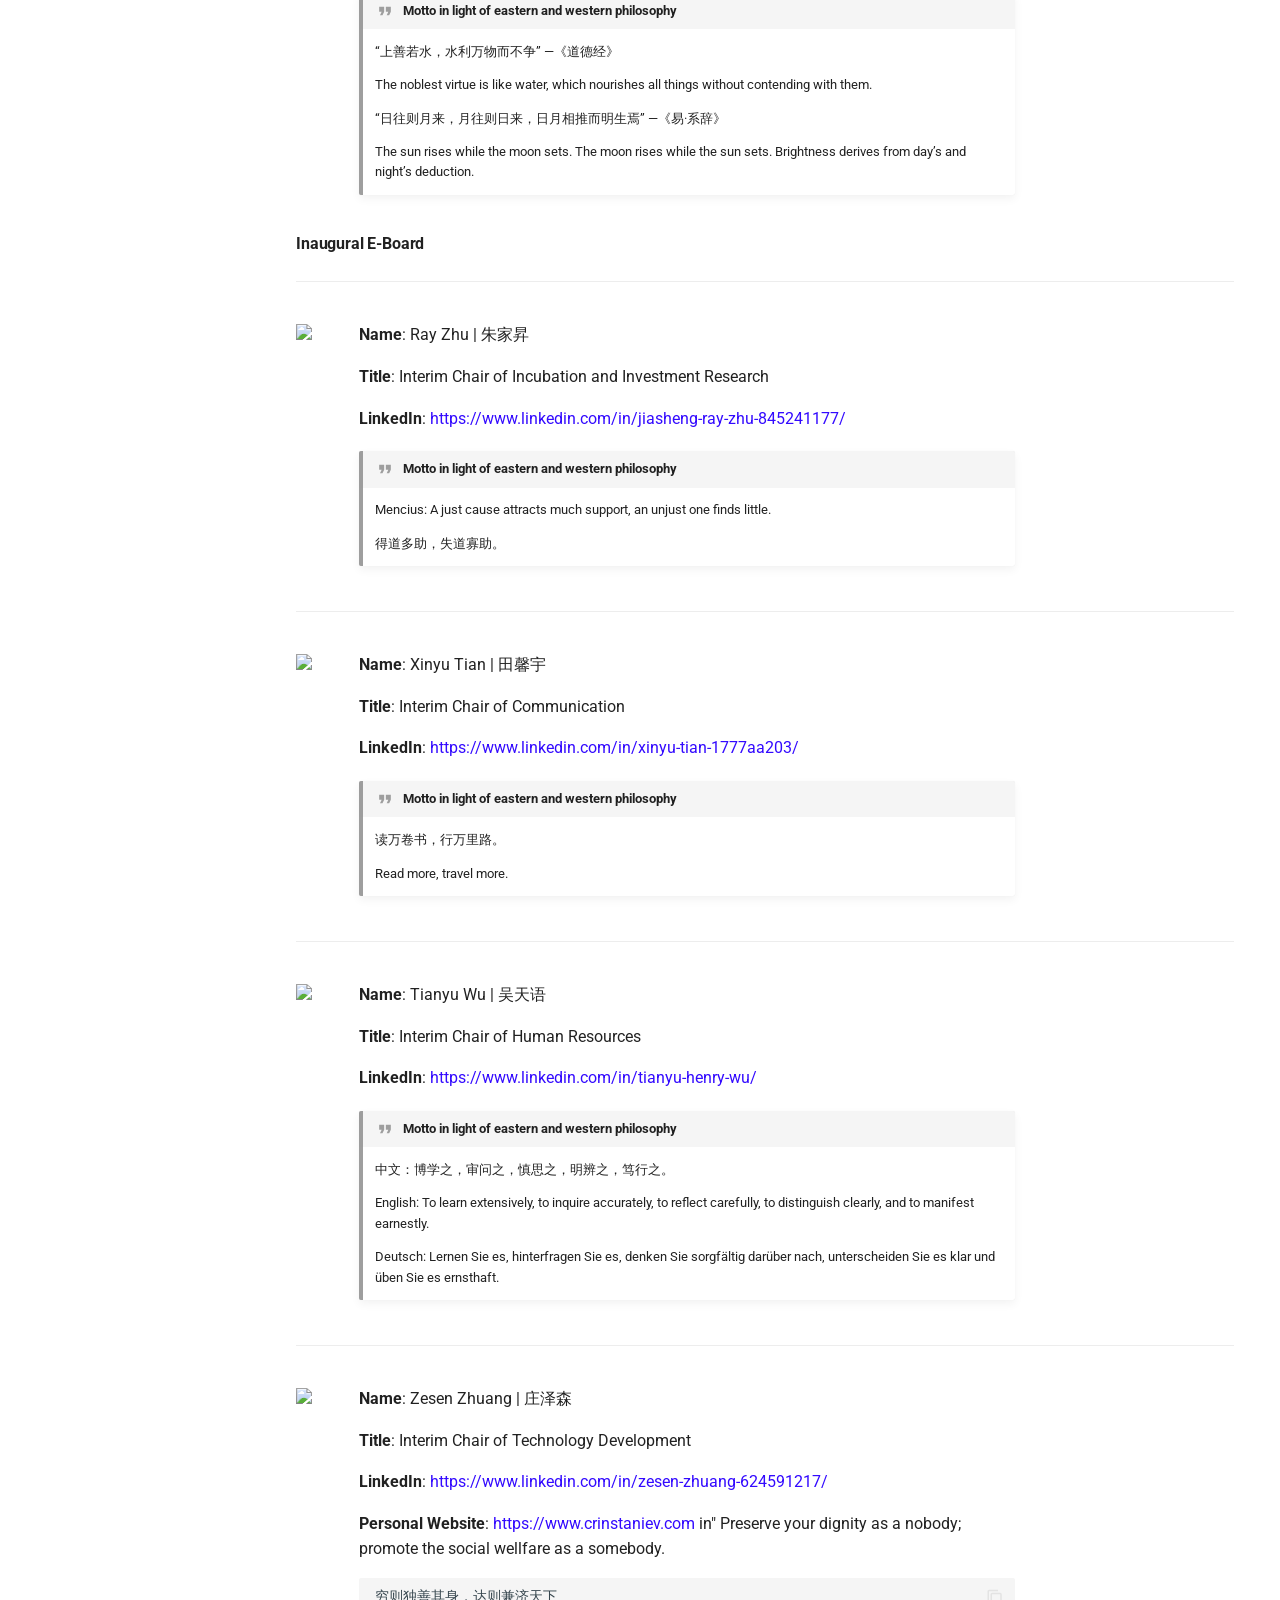
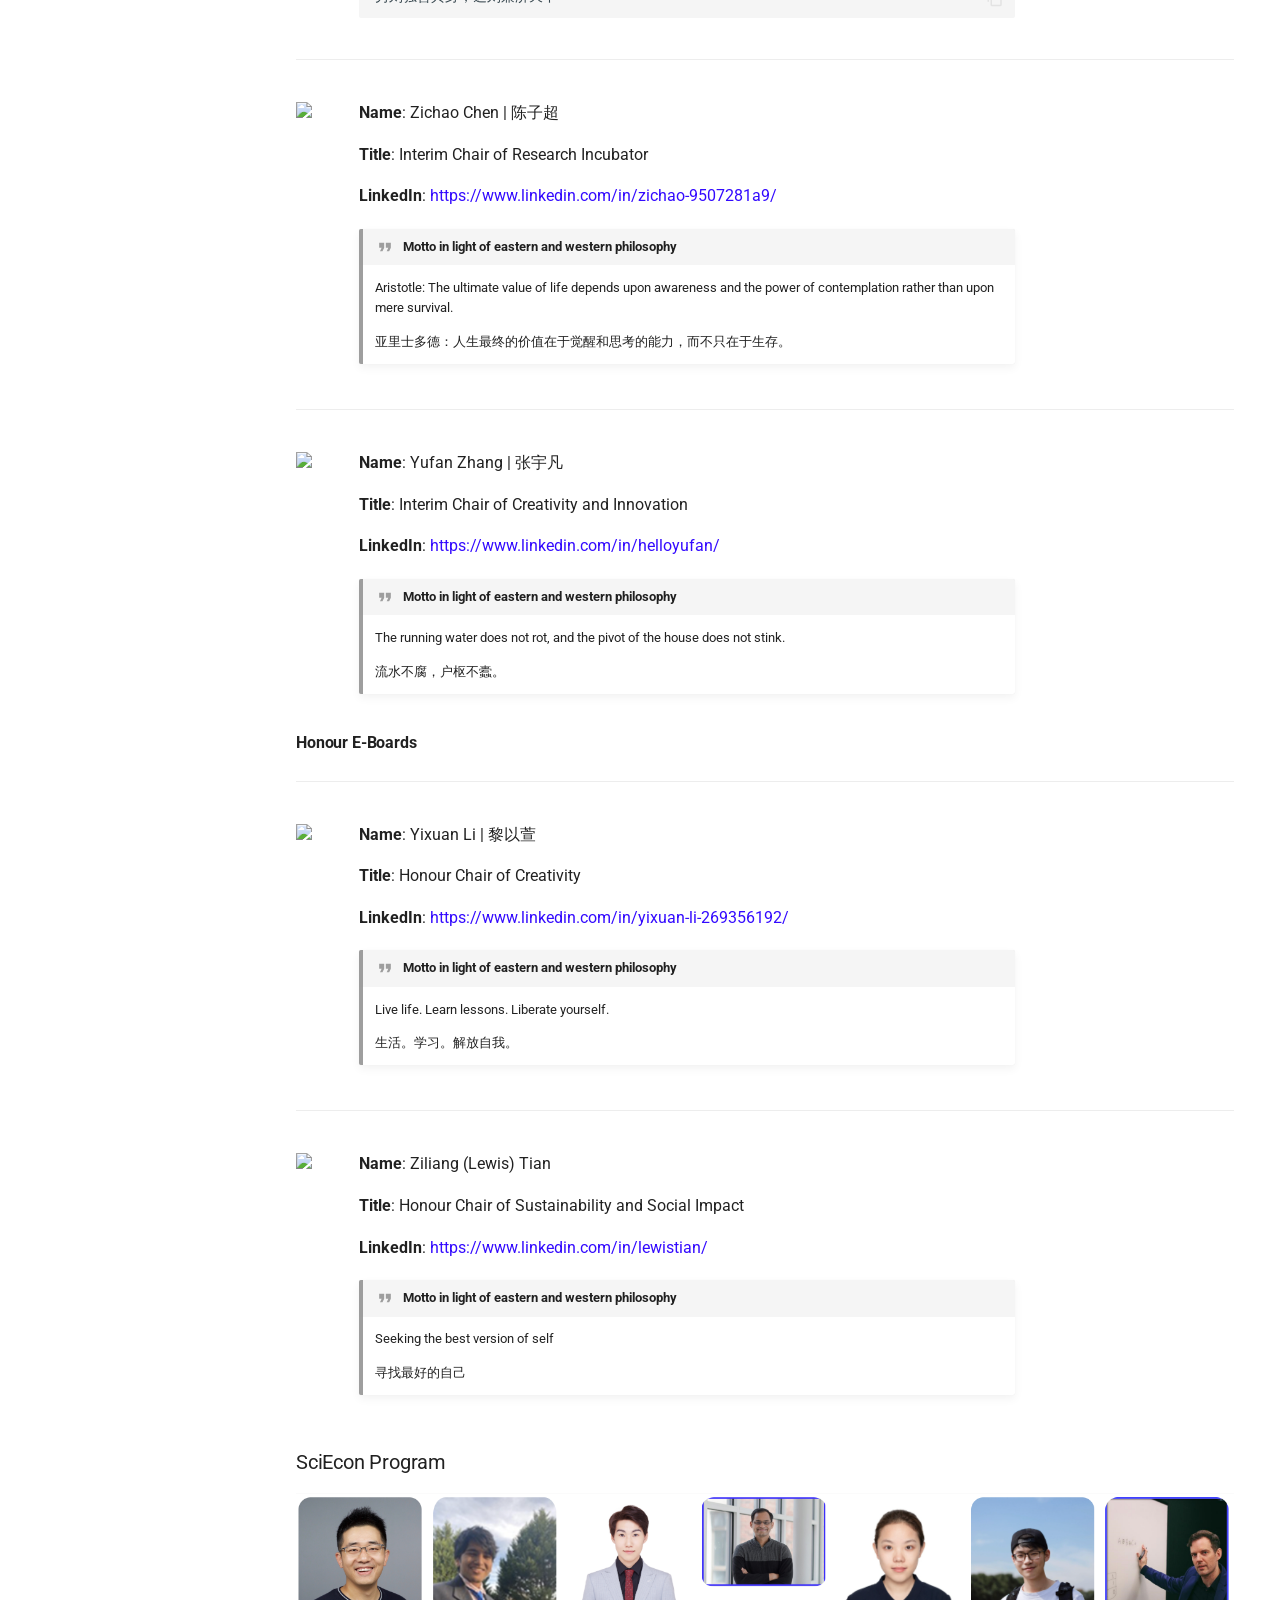
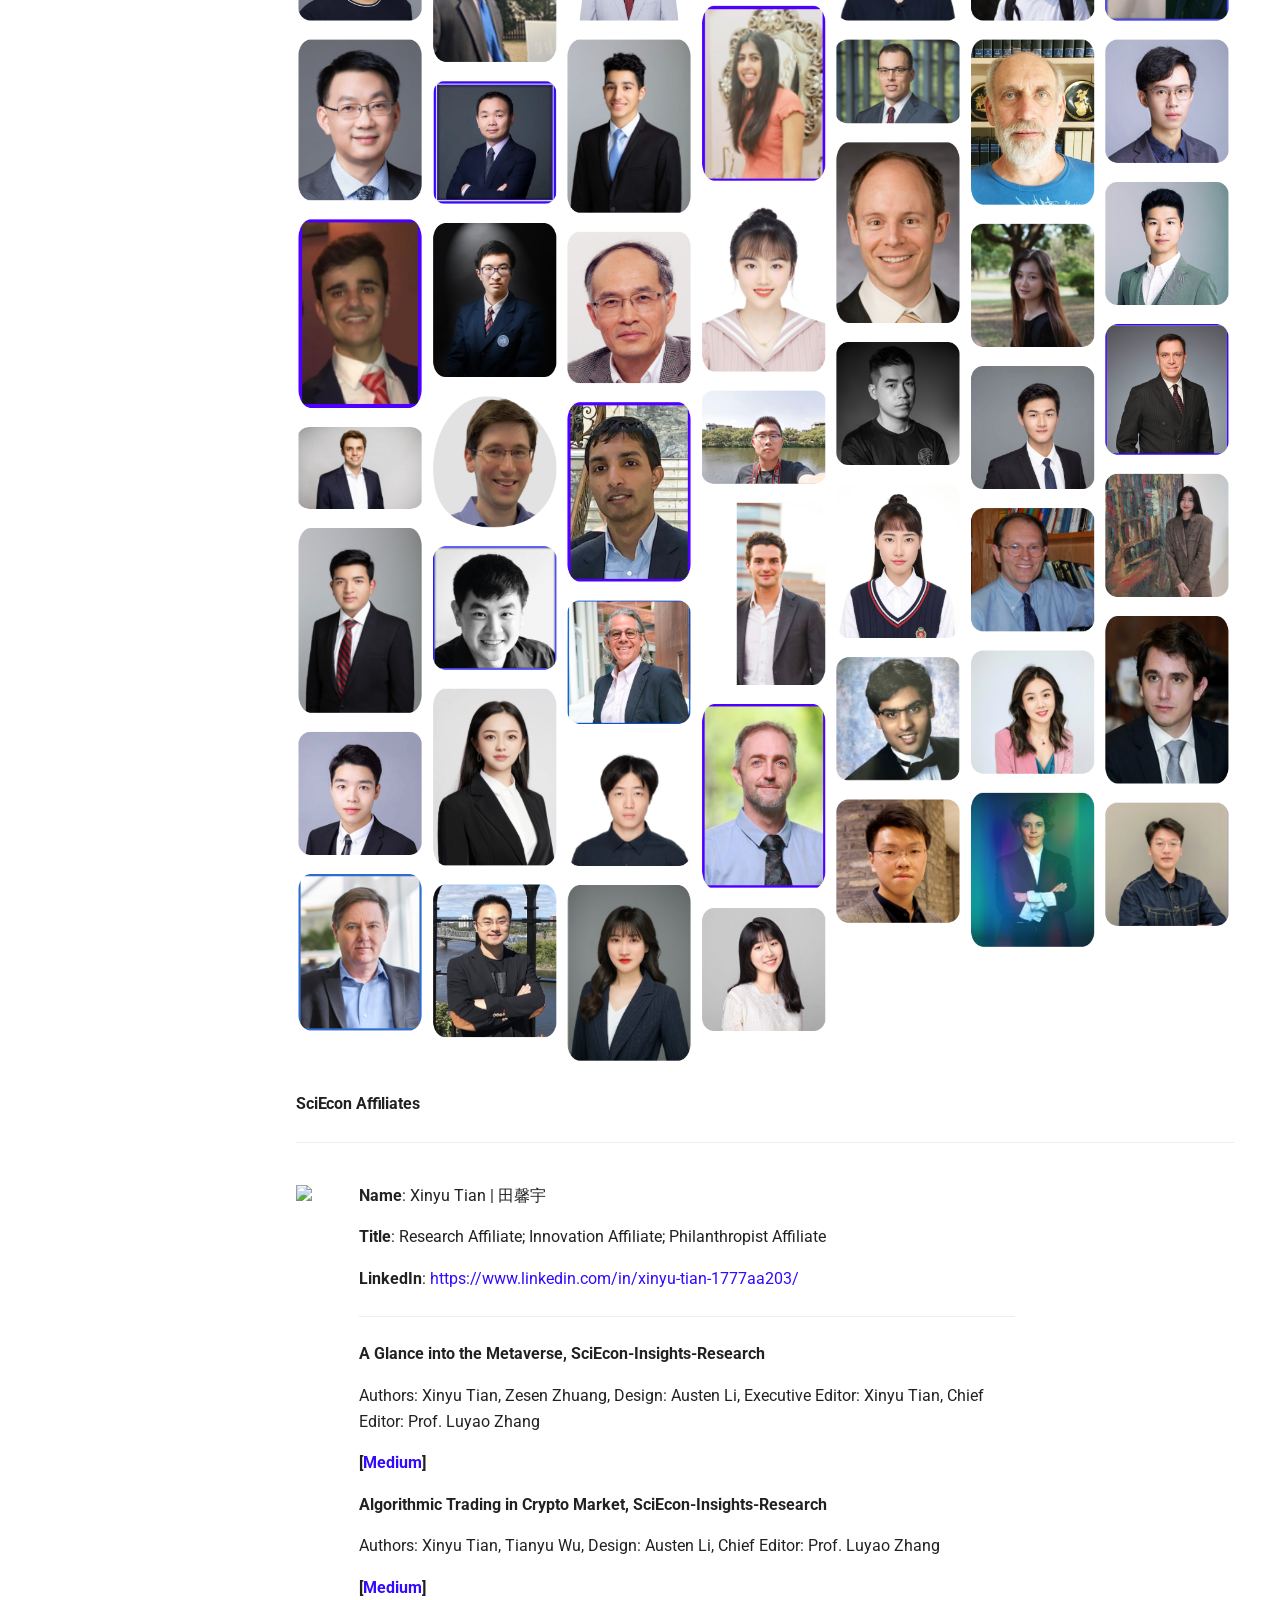
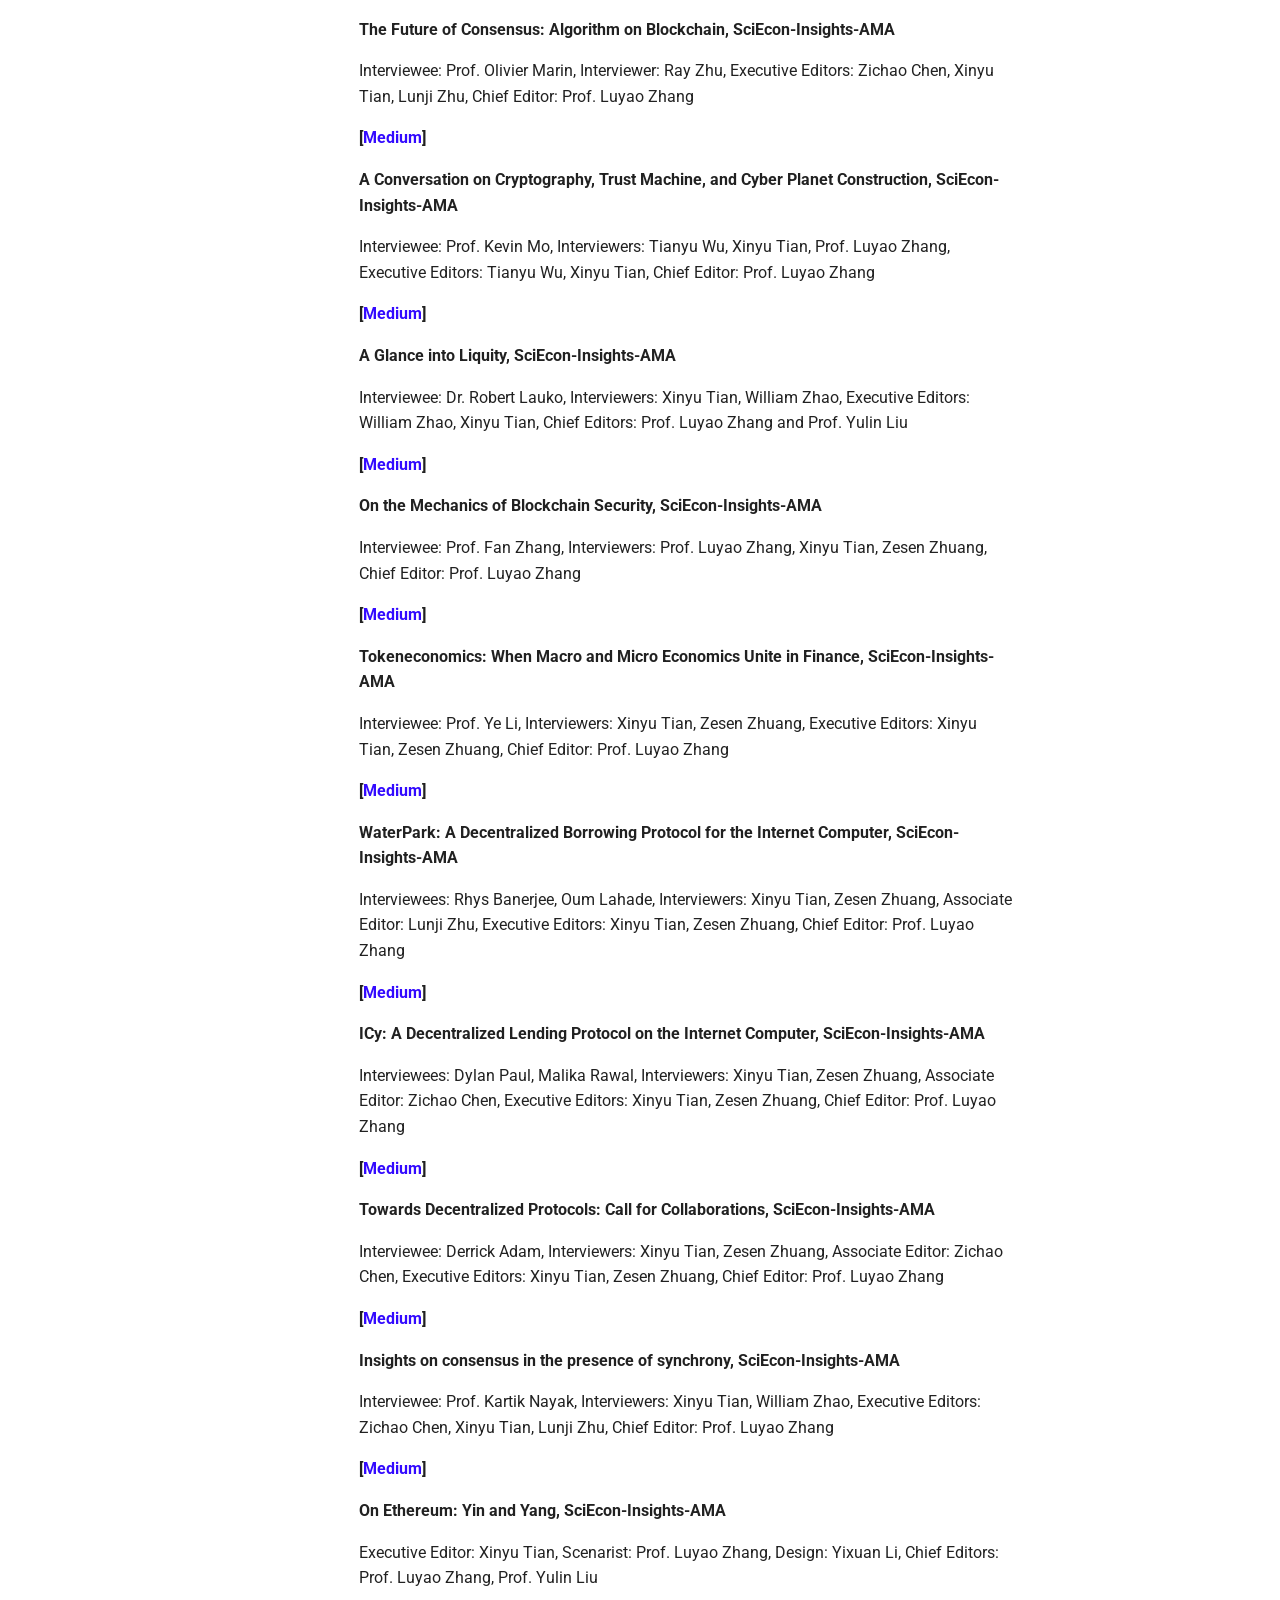
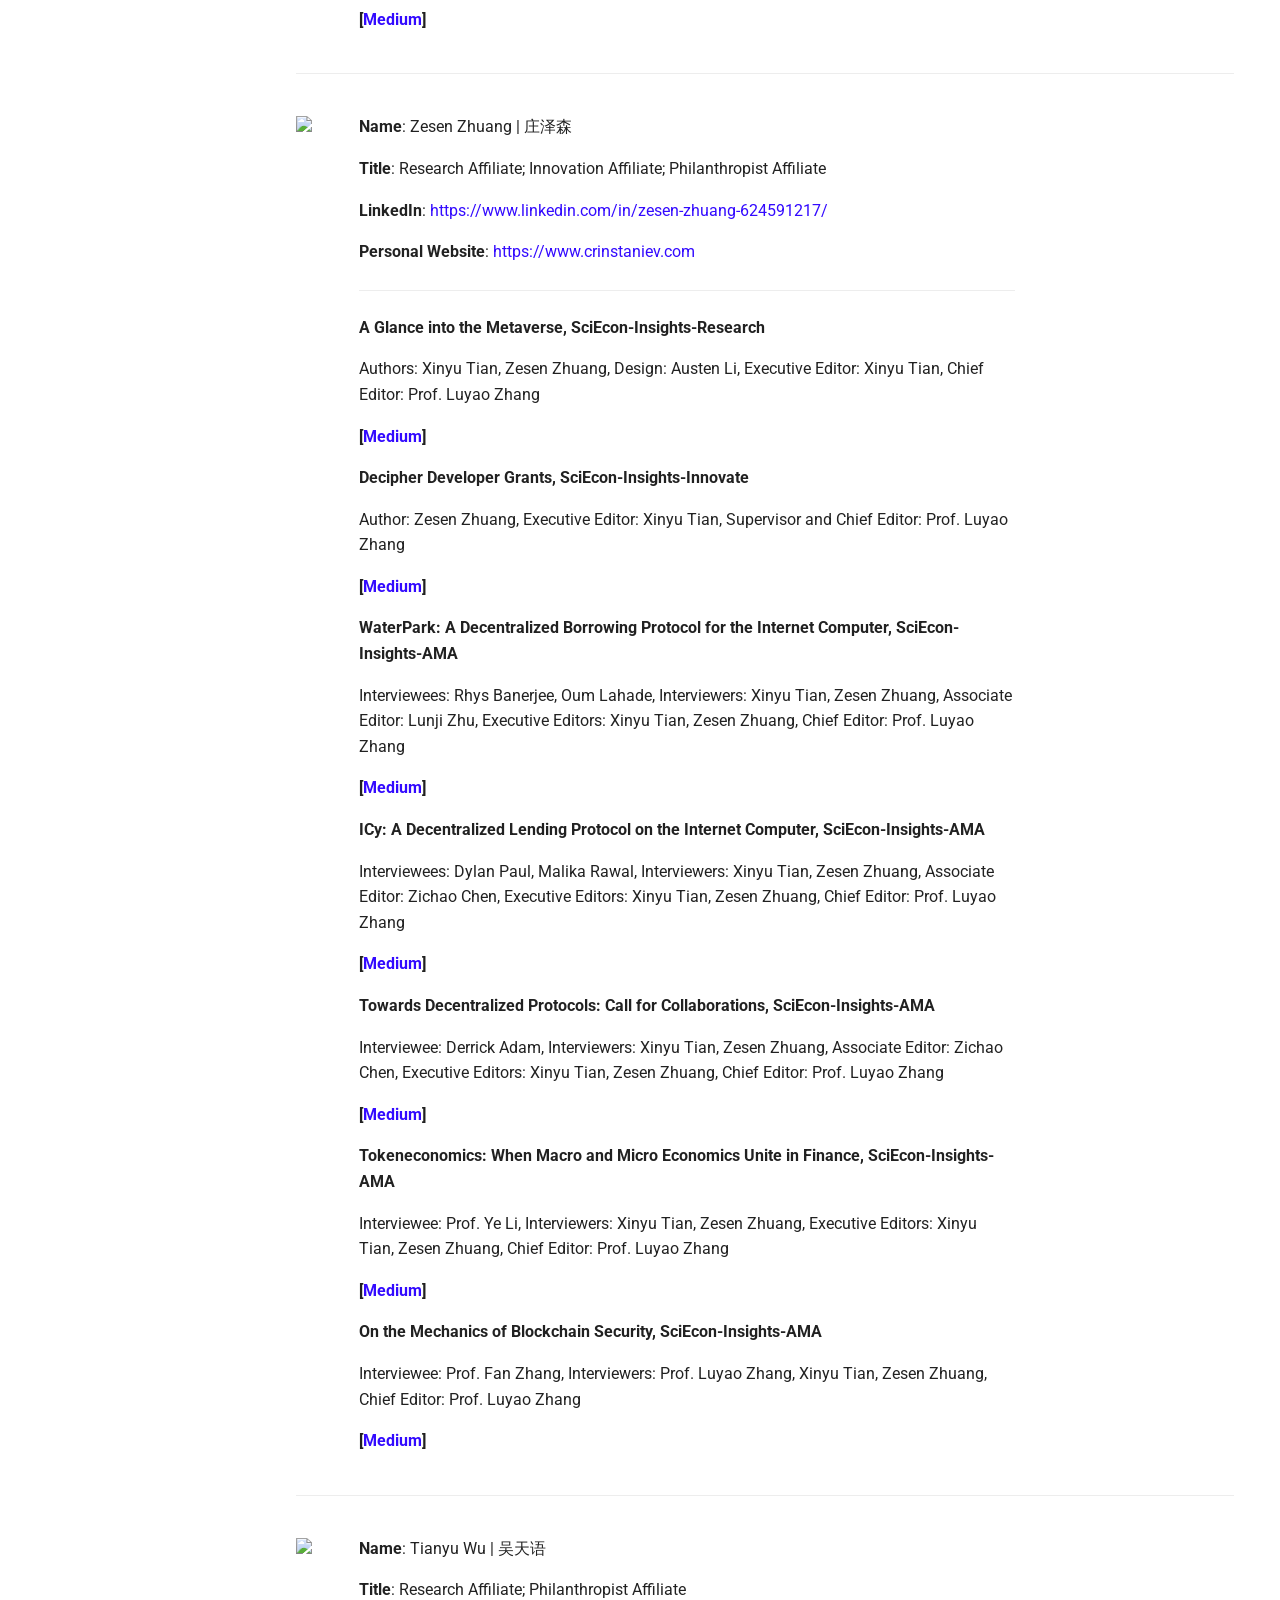
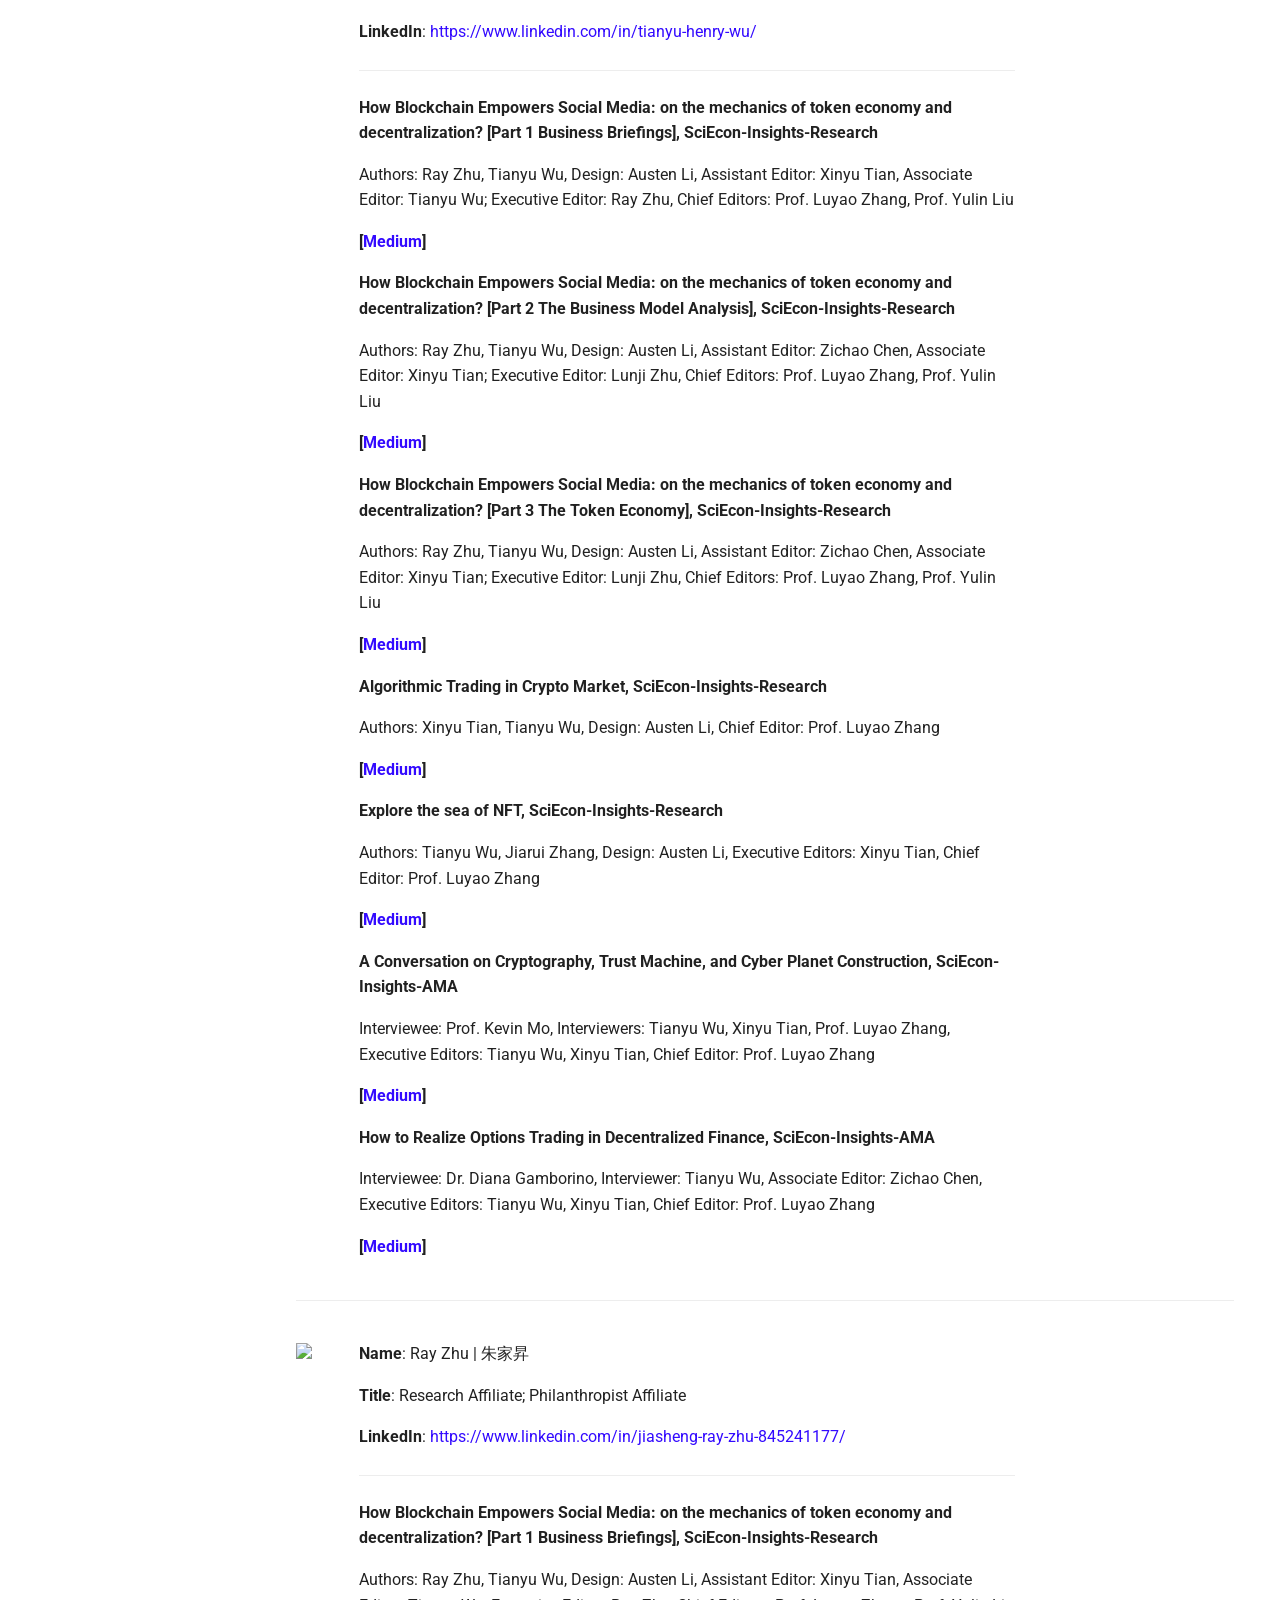
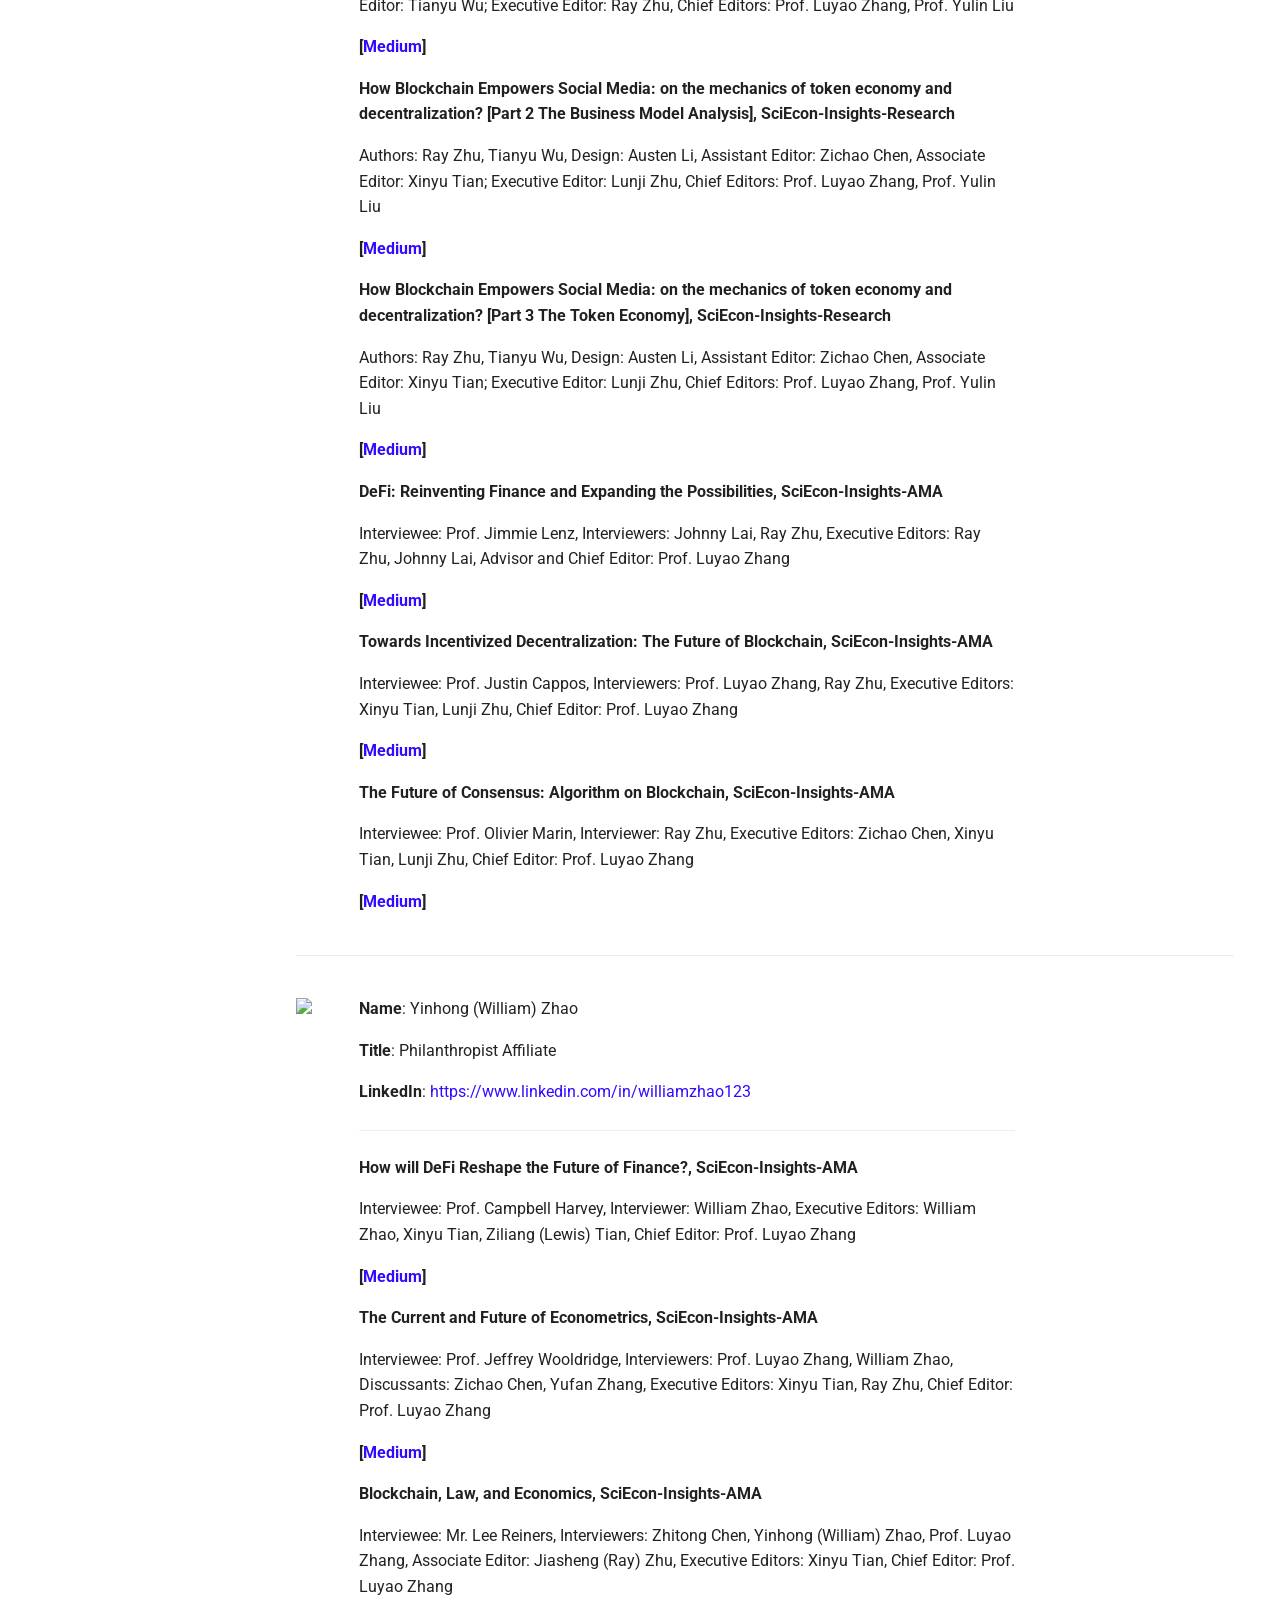
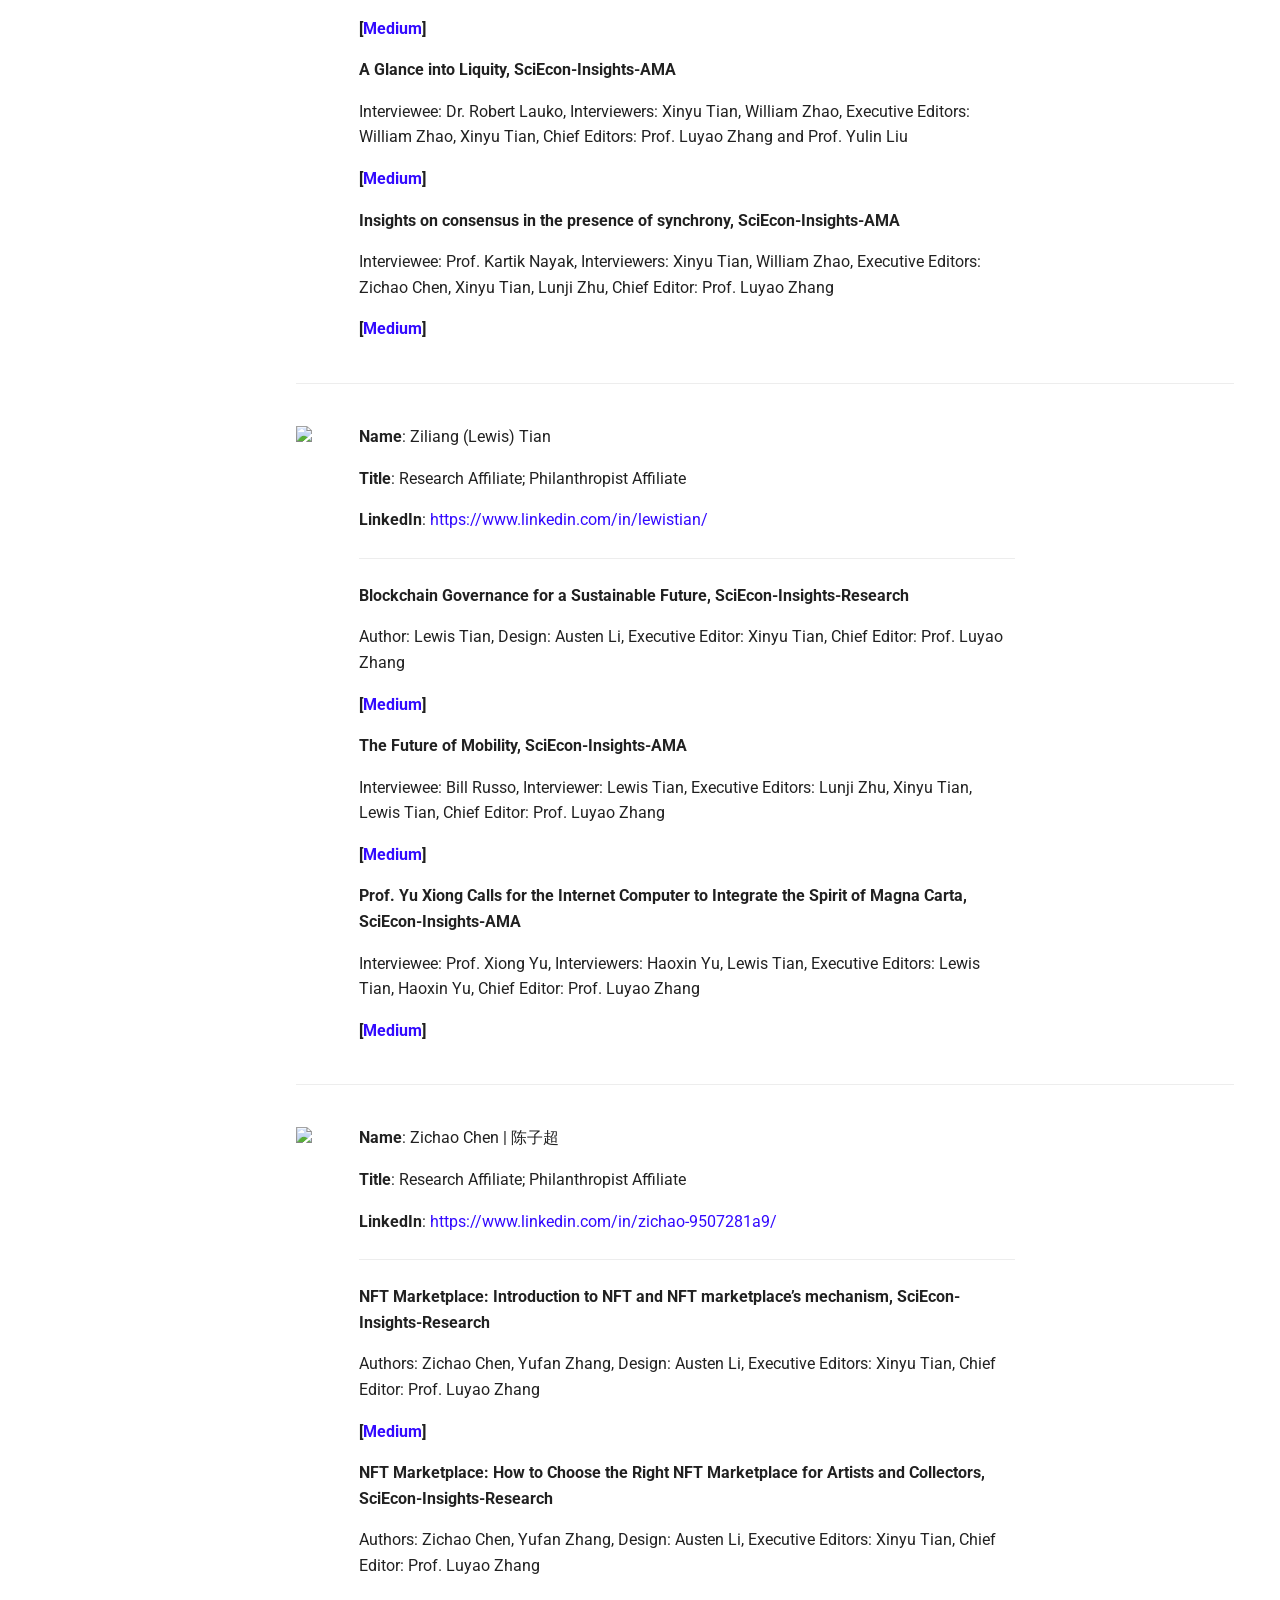
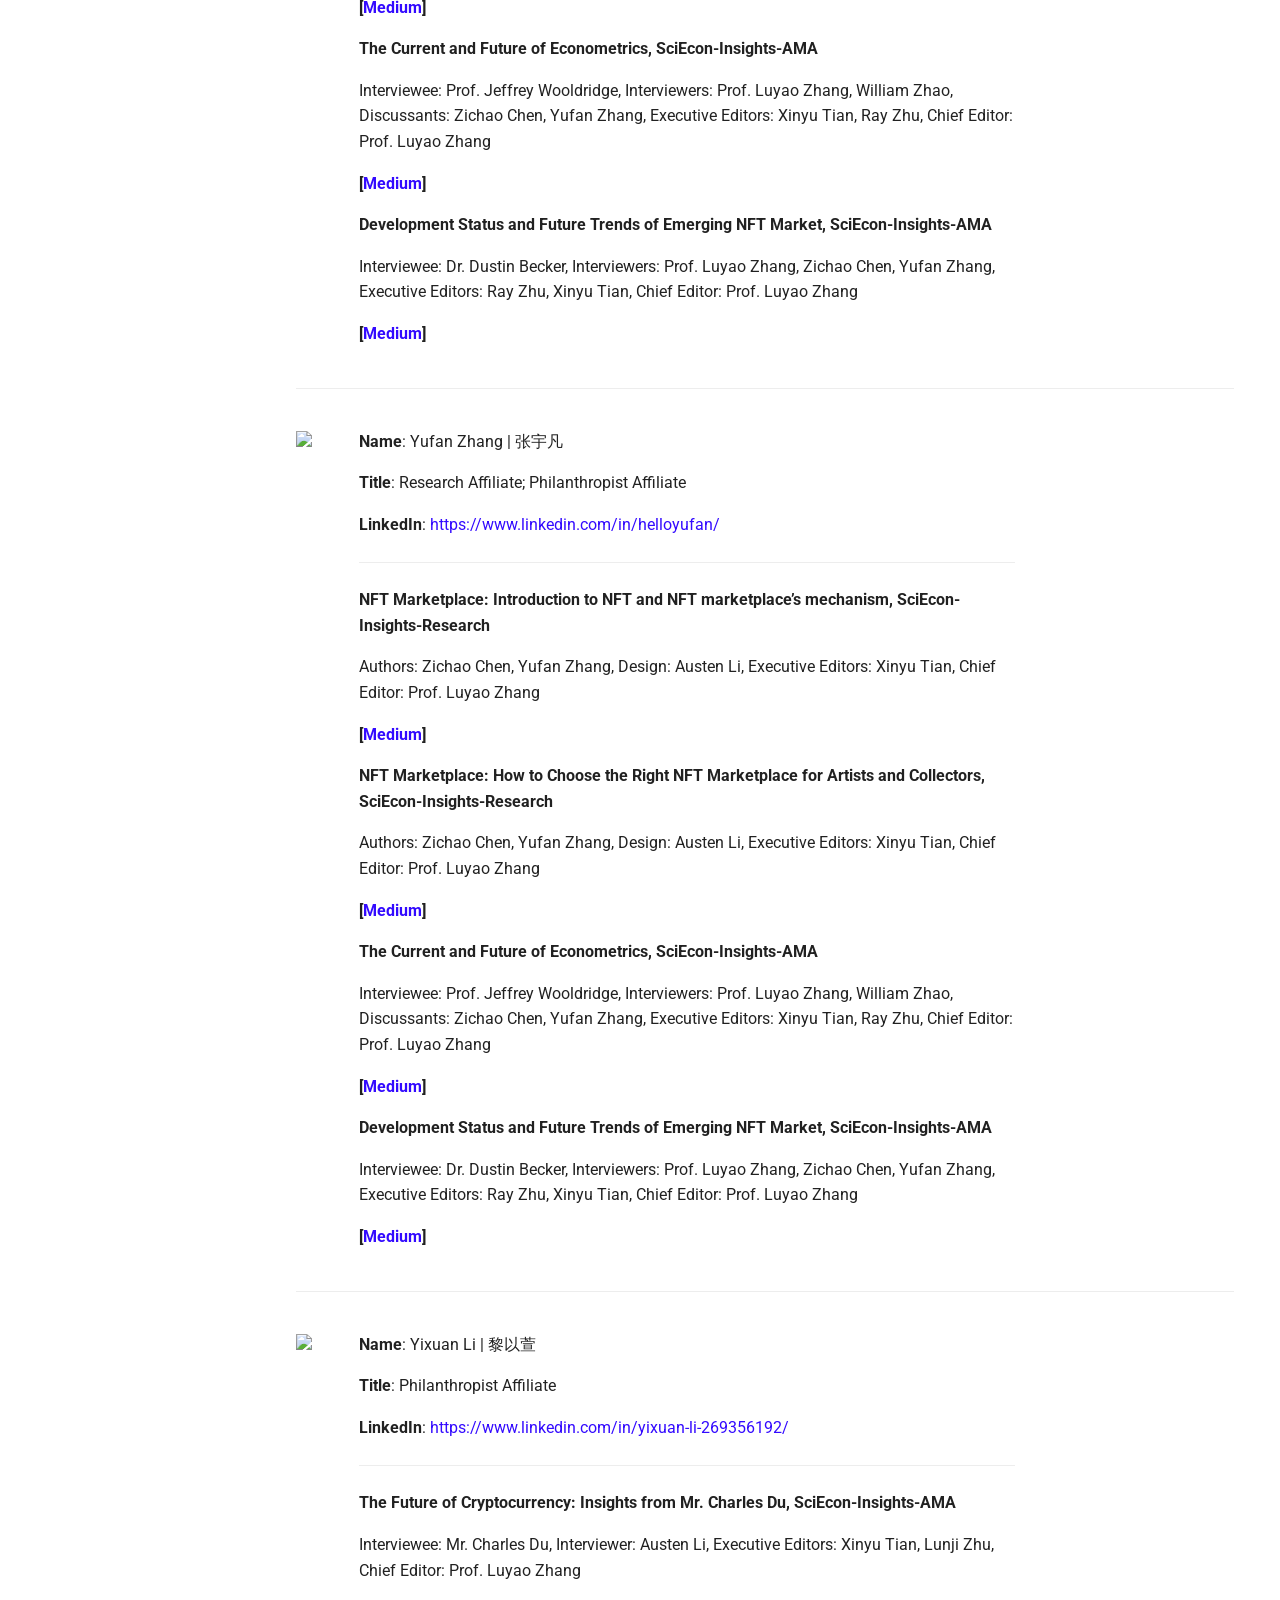
==== commit 44ed55f4: "update details" ====
--- a/site/About/index.html
+++ b/site/About/index.html
@@ -67,6 +67,14 @@
       
     </div>
     <div data-md-component="announce">
+      
+        <aside class="md-banner">
+          <div class="md-banner__inner md-grid md-typeset">
+            
+This site is hosted on IPFS
+
+          </div>
+        </aside>
       
     </div>
     
@@ -188,8 +196,34 @@
 
 
   <li class="md-tabs__item">
+    <a href="../Spotlight/" class="md-tabs__link">
+      Spotlight
+    </a>
+  </li>
+
+      
+        
+  
+  
+
+
+  <li class="md-tabs__item">
     <a href="../Resources/" class="md-tabs__link">
-      Resources
+      Resource
+    </a>
+  </li>
+
+      
+        
+  
+  
+    
+  
+
+
+  <li class="md-tabs__item">
+    <a href="./" class="md-tabs__link md-tabs__link--active">
+      About Us
     </a>
   </li>
 
@@ -202,20 +236,6 @@
   <li class="md-tabs__item">
     <a href="../Hub/" class="md-tabs__link">
       SciEcon Hub
-    </a>
-  </li>
-
-      
-        
-  
-  
-    
-  
-
-
-  <li class="md-tabs__item">
-    <a href="./" class="md-tabs__link md-tabs__link--active">
-      About Us
     </a>
   </li>
 
@@ -309,8 +329,8 @@
   
   
     <li class="md-nav__item">
-      <a href="../Resources/" class="md-nav__link">
-        Resources
+      <a href="../Spotlight/" class="md-nav__link">
+        Spotlight
       </a>
     </li>
   
@@ -324,8 +344,8 @@
   
   
     <li class="md-nav__item">
-      <a href="../Hub/" class="md-nav__link">
-        SciEcon Hub
+      <a href="../Resources/" class="md-nav__link">
+        Resource
       </a>
     </li>
   
@@ -373,8 +393,8 @@
     <ul class="md-nav__list" data-md-component="toc" data-md-scrollfix>
       
         <li class="md-nav__item">
-  <a href="#inaugural-team" class="md-nav__link">
-    Inaugural Team
+  <a href="#outstanding-members" class="md-nav__link">
+    Outstanding Members
   </a>
   
 </li>
@@ -453,44 +473,25 @@
   
 </li>
       
-        <li class="md-nav__item">
-  <a href="#sciecon-for-sustainability" class="md-nav__link">
-    SciEcon for Sustainability
-  </a>
-  
-    <nav class="md-nav" aria-label="SciEcon for Sustainability">
-      <ul class="md-nav__list">
-        
-          <li class="md-nav__item">
-  <a href="#sciecon-in-actions" class="md-nav__link">
-    SciEcon in Actions
-  </a>
-  
-</li>
-        
-          <li class="md-nav__item">
-  <a href="#how-to-support-us" class="md-nav__link">
-    How to Support Us
-  </a>
-  
-</li>
-        
-          <li class="md-nav__item">
-  <a href="#learn-more-about-sustainability" class="md-nav__link">
-    Learn more about sustainability
-  </a>
-  
-</li>
-        
-      </ul>
-    </nav>
-  
-</li>
-      
     </ul>
   
 </nav>
       
+    </li>
+  
+
+    
+      
+      
+      
+
+  
+  
+  
+    <li class="md-nav__item">
+      <a href="../Hub/" class="md-nav__link">
+        SciEcon Hub
+      </a>
     </li>
   
 
@@ -514,7 +515,7 @@
 
 
 <h1 id="about-us">About Us</h1>
-<h2 id="inaugural-team">Inaugural Team</h2>
+<h2 id="outstanding-members">Outstanding Members</h2>
 <div class="admonition quote">
 <p class="admonition-title">Motto in light of eastern and western philosophy</p>
 <p>Aristotle and Plato: form or matter? </p>
@@ -663,10 +664,6 @@
   <span class="close">&times;</span>
 </div>
 
-<div class="admonition note">
-<p class="admonition-title">Note</p>
-<p><em>Hover your mouse on each avatars to see our NFTs</em></p>
-</div>
 <style>
 .grid-container {
   display: grid; 
@@ -914,7 +911,7 @@
 </div>
 <div style="width: 70%;">
 <p><strong>Name</strong>: Ray Zhu | 朱家昇</p>
-<p><strong>Title</strong>: Interim Chair of AMA</p>
+<p><strong>Title</strong>: Interim Chair of Incubation and Investment Research</p>
 <p><strong>LinkedIn</strong>: <a href="https://www.linkedin.com/in/jiasheng-ray-zhu-845241177/">https://www.linkedin.com/in/jiasheng-ray-zhu-845241177/</a></p>
 <div class="admonition quote">
 <p class="admonition-title">Motto in light of eastern and western philosophy</p>
@@ -1015,7 +1012,7 @@
 </div>
 <div style="width: 70%;">
 <p><strong>Name</strong>: Zichao Chen | 陈子超</p>
-<p><strong>Title</strong>: Interim Co-Chair of SciEcon Lab Incubator</p>
+<p><strong>Title</strong>: Interim Chair of Research Incubator</p>
 <p><strong>LinkedIn</strong>: <a href="https://www.linkedin.com/in/zichao-9507281a9/">https://www.linkedin.com/in/zichao-9507281a9/</a></p>
 <div class="admonition quote">
 <p class="admonition-title">Motto in light of eastern and western philosophy</p>
@@ -1040,7 +1037,7 @@
 </div>
 <div style="width: 70%;">
 <p><strong>Name</strong>: Yufan Zhang | 张宇凡</p>
-<p><strong>Title</strong>: Interim Co-Chair of SciEcon Lab Incubator</p>
+<p><strong>Title</strong>: Interim Chair of Creativity and Innovation</p>
 <p><strong>LinkedIn</strong>: <a href="https://www.linkedin.com/in/helloyufan/">https://www.linkedin.com/in/helloyufan/</a></p>
 <div class="admonition quote">
 <p class="admonition-title">Motto in light of eastern and western philosophy</p>
@@ -1101,6 +1098,7 @@
 </div>
 </div>
 <h3 id="sciecon-program">SciEcon Program</h3>
+<p><img alt="PictureWall" src="../assets/picture-wall.png" /></p>
 <h4 id="sciecon-affiliates">SciEcon Affiliates</h4>
 <hr />
 <div style="display: flex;">
@@ -1111,43 +1109,43 @@
 <p><strong>Name</strong>: Xinyu Tian | 田馨宇</p>
 <p><strong>Title</strong>: Research Affiliate; Innovation Affiliate; Philanthropist Affiliate</p>
 <p><strong>LinkedIn</strong>: <a href="https://www.linkedin.com/in/xinyu-tian-1777aa203/">https://www.linkedin.com/in/xinyu-tian-1777aa203/</a></p>
-<p><strong>Engagements</strong></p>
-<p>A Glance into the Metaverse, SciEcon-Insights-Research</p>
+<hr />
+<p><strong>A Glance into the Metaverse, SciEcon-Insights-Research</strong></p>
 <p>Authors: Xinyu Tian, Zesen Zhuang, Design: Austen Li, Executive Editor: Xinyu Tian, Chief Editor: Prof. Luyao Zhang</p>
-<p><a href="https://www.google.com/url?q%3Dhttps%3A%2F%2Fmedium.com%2Fsciecon-research%2Fa-glance-into-the-metaverse-80004e9e1d1%26sa%3DD%26source%3Deditors%26ust%3D1655380980739112%26usg%3DAOvVaw09sIdV-ZH8VDwgL99FrxvY">Medium Link</a></p>
-<p>Algorithmic Trading in Crypto Market, SciEcon-Insights-Research</p>
+<p><strong>[<a href="https://medium.com/sciecon-research/a-glance-into-the-metaverse-80004e9e1d1">Medium</a>]</strong></p>
+<p><strong>Algorithmic Trading in Crypto Market, SciEcon-Insights-Research</strong></p>
 <p>Authors: Xinyu Tian, Tianyu Wu, Design: Austen Li, Chief Editor: Prof. Luyao Zhang</p>
-<p><a href="https://www.google.com/url?q%3Dhttps%3A%2F%2Fmedium.com%2Fsciecon-research%2Falgorithmic-trading-in-crypto-market-6e452aaa8ca2%26sa%3DD%26source%3Deditors%26ust%3D1655380980740223%26usg%3DAOvVaw1GpoVKw3aYrQ8OtffDWfDb">Medium Link</a></p>
-<p>The Future of Consensus: Algorithm on Blockchain, SciEcon-Insights-AMA</p>
+<p><strong>[<a href="https://medium.com/sciecon-research/algorithmic-trading-in-crypto-market-6e452aaa8ca2">Medium</a>]</strong></p>
+<p><strong>The Future of Consensus: Algorithm on Blockchain, SciEcon-Insights-AMA</strong></p>
 <p>Interviewee: Prof. Olivier Marin, Interviewer: Ray Zhu, Executive Editors: Zichao Chen, Xinyu Tian, ​​​​​​​​​​​​​​​​​​​​​Lunji Zhu, Chief Editor: Prof. Luyao Zhang</p>
-<p><a href="https://www.google.com/url?q%3Dhttps%3A%2F%2Fmedium.com%2Fsciecon-ama%2Fprof-olivier-marins-views-on-the-consensus-mechanism-of-blockchain-b6d8eb643d00%26sa%3DD%26source%3Deditors%26ust%3D1655380980741415%26usg%3DAOvVaw2TYbKT5M5nXRGzOD3fucZ7">Medium Link</a></p>
-<p>A Conversation on Cryptography, Trust Machine, and Cyber Planet Construction, SciEcon-Insights-AMA</p>
+<p><strong>[<a href="https://medium.com/sciecon-ama/prof-olivier-marins-views-on-the-consensus-mechanism-of-blockchain-b6d8eb643d00">Medium</a>]</strong></p>
+<p><strong>A Conversation on Cryptography, Trust Machine, and Cyber Planet Construction, SciEcon-Insights-AMA</strong></p>
 <p>Interviewee: Prof. Kevin Mo, Interviewers: Tianyu Wu, Xinyu Tian, Prof. Luyao Zhang, Executive Editors: Tianyu Wu, Xinyu Tian, Chief Editor: Prof. Luyao Zhang</p>
-<p><a href="https://www.google.com/url?q%3Dhttps%3A%2F%2Fmedium.com%2Fsciecon-ama%2Fa-conversion-on-cryptography-trust-machine-and-cyber-planet-construction-579f2e0d8bfd%26sa%3DD%26source%3Deditors%26ust%3D1655380980742509%26usg%3DAOvVaw3TaAw1yyP5gDI56J-NhtmL">Medium Link</a></p>
-<p>A Glance into Liquity, SciEcon-Insights-AMA</p>
+<p><strong>[<a href="https://medium.com/sciecon-ama/a-conversion-on-cryptography-trust-machine-and-cyber-planet-construction-579f2e0d8bfd">Medium</a>]</strong></p>
+<p><strong>A Glance into Liquity, SciEcon-Insights-AMA</strong></p>
 <p>Interviewee: Dr. Robert Lauko, Interviewers: Xinyu Tian, William Zhao, Executive Editors: William Zhao, Xinyu Tian, Chief Editors: Prof. Luyao Zhang and Prof. Yulin Liu</p>
-<p><a href="https://www.google.com/url?q%3Dhttps%3A%2F%2Fmedium.com%2Fsciecon-ama%2Fa-glance-into-liquity-fdde75f31fd0%26sa%3DD%26source%3Deditors%26ust%3D1655380980743499%26usg%3DAOvVaw1WsrURNuj2eGhsW7-XTRsY">Medium Link</a></p>
-<p>On the Mechanics of Blockchain Security, SciEcon-Insights-AMA</p>
+<p><strong>[<a href="https://medium.com/sciecon-ama/a-glance-into-liquity-fdde75f31fd0">Medium</a>]</strong></p>
+<p><strong>On the Mechanics of Blockchain Security, SciEcon-Insights-AMA</strong></p>
 <p>Interviewee: Prof. Fan Zhang, Interviewers: Prof. Luyao Zhang, Xinyu Tian, Zesen Zhuang, Chief Editor: Prof. Luyao Zhang</p>
-<p><a href="https://www.google.com/url?q%3Dhttps%3A%2F%2Fmedium.com%2Fsciecon-ama%2Fon-the-mechanics-of-blockchain-security-5375a7ea2c43%26sa%3DD%26source%3Deditors%26ust%3D1655380980744495%26usg%3DAOvVaw2v_vrNjtQWjjPPiDW81w66">Medium Link</a></p>
-<p>Tokeneconomics: When Macro and Micro Economics Unite in Finance, SciEcon-Insights-AMA</p>
+<p><strong>[<a href="https://medium.com/sciecon-ama/on-the-mechanics-of-blockchain-security-5375a7ea2c43">Medium</a>]</strong></p>
+<p><strong>Tokeneconomics: When Macro and Micro Economics Unite in Finance, SciEcon-Insights-AMA</strong></p>
 <p>Interviewee: Prof. Ye Li, Interviewers: Xinyu Tian, Zesen Zhuang, Executive Editors: Xinyu Tian, Zesen Zhuang, Chief Editor: Prof. Luyao Zhang</p>
-<p><a href="https://www.google.com/url?q%3Dhttps%3A%2F%2Fmedium.com%2Fsciecon-ama%2Ftokeneconomics-when-macro-and-micro-economics-unite-in-finance-97d8096c3ad4%26sa%3DD%26source%3Deditors%26ust%3D1655380980745634%26usg%3DAOvVaw39lL7OaIPHmaaRNVs034Xu">Medium Link</a></p>
-<p>WaterPark: A Decentralized Borrowing Protocol for the Internet Computer, SciEcon-Insights-AMA</p>
+<p><strong>[<a href="https://medium.com/sciecon-ama/tokeneconomics-when-macro-and-micro-economics-unite-in-finance-97d8096c3ad4">Medium</a>]</strong></p>
+<p><strong>WaterPark: A Decentralized Borrowing Protocol for the Internet Computer,</strong> <strong>SciEcon-Insights-AMA</strong></p>
 <p>Interviewees: Rhys Banerjee, Oum Lahade, Interviewers: Xinyu Tian, Zesen Zhuang, Associate Editor: Lunji Zhu, Executive Editors: Xinyu Tian, Zesen Zhuang, Chief Editor: Prof. Luyao Zhang</p>
-<p><a href="https://www.google.com/url?q%3Dhttps%3A%2F%2Fmedium.com%2Fsciecon-ama%2Fwaterpark-a-decentralized-borrowing-protocol-for-the-internet-computer-ce95940f5463%26sa%3DD%26source%3Deditors%26ust%3D1655380980746845%26usg%3DAOvVaw18gmfRPWTucPu-cLxVDa2Y">Medium Link</a></p>
-<p>ICy: A Decentralized Lending Protocol on the Internet Computer, SciEcon-Insights-AMA</p>
+<p><strong>[<a href="https://medium.com/sciecon-ama/waterpark-a-decentralized-borrowing-protocol-for-the-internet-computer-ce95940f5463">Medium</a>]</strong></p>
+<p><strong>ICy: A Decentralized Lending Protocol on the Internet Computer, SciEcon-Insights-AMA</strong></p>
 <p>Interviewees: Dylan Paul, Malika Rawal, Interviewers: Xinyu Tian, Zesen Zhuang, Associate Editor: Zichao Chen, Executive Editors: Xinyu Tian, Zesen Zhuang, Chief Editor: Prof. Luyao Zhang</p>
-<p><a href="https://www.google.com/url?q%3Dhttps%3A%2F%2Fmedium.com%2Fsciecon-ama%2Ficy-a-decentralized-lending-protocol-on-the-internet-computer-3b4eefb20313%26sa%3DD%26source%3Deditors%26ust%3D1655380980747942%26usg%3DAOvVaw2deZo5dRmNiNILoHwFl_C5">Medium Link</a></p>
-<p>Towards Decentralized Protocols: Call for Collaborations, SciEcon-Insights-AMA</p>
+<p><strong>[<a href="https://medium.com/sciecon-ama/icy-a-decentralized-lending-protocol-on-the-internet-computer-3b4eefb20313">Medium</a>]</strong></p>
+<p><strong>Towards Decentralized Protocols: Call for Collaborations, SciEcon-Insights-AMA</strong></p>
 <p>Interviewee: Derrick Adam, Interviewers: Xinyu Tian, Zesen Zhuang, Associate Editor: Zichao Chen, Executive Editors: Xinyu Tian, Zesen Zhuang, Chief Editor: Prof. Luyao Zhang</p>
-<p><a href="https://www.google.com/url?q%3Dhttps%3A%2F%2Fmedium.com%2Fsciecon-ama%2Ftowards-decentralized-protocols-call-for-collaborations-eec84c0ba154%26sa%3DD%26source%3Deditors%26ust%3D1655380980749041%26usg%3DAOvVaw3oA0qwrb865MFMMlzv1b0W">Medium Link</a></p>
-<p>Insights on consensus in the presence of synchrony, SciEcon-Insights-AMA</p>
+<p><strong>[<a href="https://medium.com/sciecon-ama/towards-decentralized-protocols-call-for-collaborations-eec84c0ba154">Medium</a>]</strong></p>
+<p><strong>Insights on consensus in the presence of synchrony, SciEcon-Insights-AMA</strong></p>
 <p>Interviewee: Prof. Kartik Nayak, Interviewers: Xinyu Tian, William Zhao, Executive Editors: Zichao Chen, Xinyu Tian, ​​​​​​​​​​​​​​​​​​​​​Lunji Zhu, Chief Editor: Prof. Luyao Zhang</p>
-<p><a href="https://www.google.com/url?q%3Dhttps%3A%2F%2Fmedium.com%2Fsciecon-ama%2Fhow-does-decentralization-support-privacy-preserving-insights-on-consensus-in-the-presence-of-bab673ca2553%26sa%3DD%26source%3Deditors%26ust%3D1655380980750198%26usg%3DAOvVaw1mVv-WnEr3tNVOWjaEnqQY">Medium Link</a></p>
-<p>On Ethereum: Yin and Yang, SciEcon-Insights-AMA</p>
+<p><strong>[<a href="https://medium.com/sciecon-ama/how-does-decentralization-support-privacy-preserving-insights-on-consensus-in-the-presence-of-bab673ca2553">Medium</a>]</strong></p>
+<p><strong>On Ethereum: Yin and Yang, SciEcon-Insights-AMA</strong></p>
 <p>Executive Editor: Xinyu Tian, Scenarist: Prof. Luyao Zhang, Design: Yixuan Li, Chief Editors: Prof. Luyao Zhang, Prof. Yulin Liu</p>
-<p><a href="https://www.google.com/url?q%3Dhttps%3A%2F%2Fmedium.com%2Fsciecon-ama%2Fon-ethereum-yin-and-yang-189b0c2b46f0%26sa%3DD%26source%3Deditors%26ust%3D1655380980751368%26usg%3DAOvVaw2LkIURmHSvIH2DVJBVAzHK">Medium Link</a></p>
+<p><strong>[<a href="https://medium.com/sciecon-ama/on-ethereum-yin-and-yang-189b0c2b46f0">Medium</a>]</strong></p>
 </div>
 </div>
 <hr />
@@ -1160,28 +1158,28 @@
 <p><strong>Title</strong>: Research Affiliate; Innovation Affiliate; Philanthropist Affiliate</p>
 <p><strong>LinkedIn</strong>: <a href="https://www.linkedin.com/in/zesen-zhuang-624591217/">https://www.linkedin.com/in/zesen-zhuang-624591217/</a></p>
 <p><strong>Personal Website</strong>: <a href="https://www.crinstaniev.com">https://www.crinstaniev.com</a></p>
-<p><strong>Engagements</strong></p>
-<p>A Glance into the Metaverse, SciEcon-Insights-Research</p>
+<hr />
+<p><strong>A Glance into the Metaverse, SciEcon-Insights-Research</strong></p>
 <p>Authors: Xinyu Tian, Zesen Zhuang, Design: Austen Li, Executive Editor: Xinyu Tian, Chief Editor: Prof. Luyao Zhang</p>
-<p><a href="https://www.google.com/url?q%3Dhttps%3A%2F%2Fmedium.com%2Fsciecon-research%2Fa-glance-into-the-metaverse-80004e9e1d1%26sa%3DD%26source%3Deditors%26ust%3D1655380980753901%26usg%3DAOvVaw3FpewxqRvobPEyzG0Q-iM4">Medium Link</a></p>
-<p>Decipher Developer Grants, SciEcon-Insights-Innovate</p>
+<p><strong>[<a href="https://medium.com/sciecon-research/a-glance-into-the-metaverse-80004e9e1d1">Medium</a>]</strong></p>
+<p><strong>Decipher Developer Grants, SciEcon-Insights-Innovate</strong></p>
 <p>Author: Zesen Zhuang, Executive Editor: Xinyu Tian, Supervisor and Chief Editor: Prof. Luyao Zhang</p>
-<p><a href="https://www.google.com/url?q%3Dhttps%3A%2F%2Fmedium.com%2Fsciecon-innovate%2Fdecipher-developer-grants-95f6c7283d13%26sa%3DD%26source%3Deditors%26ust%3D1655380980754962%26usg%3DAOvVaw1waZN3qLBvK30hEMLAxE__">Medium Link</a></p>
-<p>WaterPark: A Decentralized Borrowing Protocol for the Internet Computer, SciEcon-Insights-AMA</p>
+<p><strong>[<a href="https://medium.com/sciecon-innovate/decipher-developer-grants-95f6c7283d13">Medium</a>]</strong></p>
+<p><strong>WaterPark: A Decentralized Borrowing Protocol for the Internet Computer,</strong> <strong>SciEcon-Insights-AMA</strong></p>
 <p>Interviewees: Rhys Banerjee, Oum Lahade, Interviewers: Xinyu Tian, Zesen Zhuang, Associate Editor: Lunji Zhu, Executive Editors: Xinyu Tian, Zesen Zhuang, Chief Editor: Prof. Luyao Zhang</p>
-<p><a href="https://www.google.com/url?q%3Dhttps%3A%2F%2Fmedium.com%2Fsciecon-ama%2Fwaterpark-a-decentralized-borrowing-protocol-for-the-internet-computer-ce95940f5463%26sa%3DD%26source%3Deditors%26ust%3D1655380980756189%26usg%3DAOvVaw0kXDqljLmdK9uMY9RTgyd-">Medium Link</a></p>
-<p>ICy: A Decentralized Lending Protocol on the Internet Computer, SciEcon-Insights-AMA</p>
+<p><strong>[<a href="https://medium.com/sciecon-ama/waterpark-a-decentralized-borrowing-protocol-for-the-internet-computer-ce95940f5463">Medium</a>]</strong></p>
+<p><strong>ICy: A Decentralized Lending Protocol on the Internet Computer, SciEcon-Insights-AMA</strong></p>
 <p>Interviewees: Dylan Paul, Malika Rawal, Interviewers: Xinyu Tian, Zesen Zhuang, Associate Editor: Zichao Chen, Executive Editors: Xinyu Tian, Zesen Zhuang, Chief Editor: Prof. Luyao Zhang</p>
-<p><a href="https://www.google.com/url?q%3Dhttps%3A%2F%2Fmedium.com%2Fsciecon-ama%2Ficy-a-decentralized-lending-protocol-on-the-internet-computer-3b4eefb20313%26sa%3DD%26source%3Deditors%26ust%3D1655380980757355%26usg%3DAOvVaw38jTl6TUr05A18X71Ny5R0">Medium Link</a></p>
-<p>Towards Decentralized Protocols: Call for Collaborations, SciEcon-Insights-AMA</p>
+<p><strong>[<a href="https://medium.com/sciecon-ama/icy-a-decentralized-lending-protocol-on-the-internet-computer-3b4eefb20313">Medium</a>]</strong></p>
+<p><strong>Towards Decentralized Protocols: Call for Collaborations, SciEcon-Insights-AMA</strong></p>
 <p>Interviewee: Derrick Adam, Interviewers: Xinyu Tian, Zesen Zhuang, Associate Editor: Zichao Chen, Executive Editors: Xinyu Tian, Zesen Zhuang, Chief Editor: Prof. Luyao Zhang</p>
-<p><a href="https://www.google.com/url?q%3Dhttps%3A%2F%2Fmedium.com%2Fsciecon-ama%2Ftowards-decentralized-protocols-call-for-collaborations-eec84c0ba154%26sa%3DD%26source%3Deditors%26ust%3D1655380980758524%26usg%3DAOvVaw0H7kd2FxQ81-ozWm3v0RFK">Medium Link</a></p>
-<p>Tokeneconomics: When Macro and Micro Economics Unite in Finance, SciEcon-Insights-AMA</p>
+<p><strong>[<a href="https://medium.com/sciecon-ama/towards-decentralized-protocols-call-for-collaborations-eec84c0ba154">Medium</a>]</strong></p>
+<p><strong>Tokeneconomics: When Macro and Micro Economics Unite in Finance, SciEcon-Insights-AMA</strong></p>
 <p>Interviewee: Prof. Ye Li, Interviewers: Xinyu Tian, Zesen Zhuang, Executive Editors: Xinyu Tian, Zesen Zhuang, Chief Editor: Prof. Luyao Zhang</p>
-<p><a href="https://www.google.com/url?q%3Dhttps%3A%2F%2Fmedium.com%2Fsciecon-ama%2Ftokeneconomics-when-macro-and-micro-economics-unite-in-finance-97d8096c3ad4%26sa%3DD%26source%3Deditors%26ust%3D1655380980759599%26usg%3DAOvVaw38urMZnapdpsacWFO7KAMG">Medium Link</a></p>
-<p>On the Mechanics of Blockchain Security, SciEcon-Insights-AMA</p>
+<p><strong>[<a href="https://medium.com/sciecon-ama/tokeneconomics-when-macro-and-micro-economics-unite-in-finance-97d8096c3ad4">Medium</a>]</strong></p>
+<p><strong>On the Mechanics of Blockchain Security, SciEcon-Insights-AMA</strong></p>
 <p>Interviewee: Prof. Fan Zhang, Interviewers: Prof. Luyao Zhang, Xinyu Tian, Zesen Zhuang, Chief Editor: Prof. Luyao Zhang</p>
-<p><a href="https://www.google.com/url?q%3Dhttps%3A%2F%2Fmedium.com%2Fsciecon-ama%2Fon-the-mechanics-of-blockchain-security-5375a7ea2c43%26sa%3DD%26source%3Deditors%26ust%3D1655380980760259%26usg%3DAOvVaw1ZvLc4yLpQwxxJkjtHZAR3">Medium Link</a></p>
+<p><strong>[<a href="https://medium.com/sciecon-ama/on-the-mechanics-of-blockchain-security-5375a7ea2c43">Medium</a>]</strong></p>
 </div>
 </div>
 <hr />
@@ -1193,29 +1191,28 @@
 <p><strong>Name</strong>: Tianyu Wu | 吴天语</p>
 <p><strong>Title</strong>: Research Affiliate; Philanthropist Affiliate</p>
 <p><strong>LinkedIn</strong>: <a href="https://www.linkedin.com/in/tianyu-henry-wu/">https://www.linkedin.com/in/tianyu-henry-wu/</a></p>
-<p><strong>Engagements</strong></p>
-<p>Engagements:</p>
-<p>How Blockchain Empowers Social Media: on the mechanics of token economy and decentralization? [Part 1 Business Briefings], SciEcon-Insights-Research</p>
+<hr />
+<p><strong>How Blockchain Empowers Social Media: on the mechanics of token economy and decentralization? [Part 1 Business Briefings], SciEcon-Insights-Research</strong></p>
 <p>Authors: Ray Zhu, Tianyu Wu, Design: Austen Li, Assistant Editor: Xinyu Tian, Associate Editor: Tianyu Wu; Executive Editor: Ray Zhu, Chief Editors: Prof. Luyao Zhang, Prof. Yulin Liu</p>
-<p><a href="https://www.google.com/url?q%3Dhttps%3A%2F%2Fmedium.com%2Fsciecon-research%2Fhow-blockchain-empowers-social-media-on-the-mechanics-of-token-economy-and-decentralization-d89ca0251096%26sa%3DD%26source%3Deditors%26ust%3D1655380980761934%26usg%3DAOvVaw1kBNwJ-D8z1ztbtbYQnCoT">Medium Link</a></p>
-<p>How Blockchain Empowers Social Media: on the mechanics of token economy and decentralization? [Part 2 The Business Model Analysis], SciEcon-Insights-Research</p>
+<p><strong>[<a href="https://medium.com/sciecon-research/how-blockchain-empowers-social-media-on-the-mechanics-of-token-economy-and-decentralization-d89ca0251096">Medium</a>]</strong></p>
+<p><strong>How Blockchain Empowers Social Media: on the mechanics of token economy and decentralization? [Part 2 The Business Model Analysis], SciEcon-Insights-Research</strong></p>
 <p>Authors: Ray Zhu, Tianyu Wu, Design: Austen Li, Assistant Editor: Zichao Chen, Associate Editor: Xinyu Tian; Executive Editor: Lunji Zhu, Chief Editors: Prof. Luyao Zhang, Prof. Yulin Liu</p>
-<p><a href="https://www.google.com/url?q%3Dhttps%3A%2F%2Fmedium.com%2Fsciecon-research%2Fhow-blockchain-empowers-social-media-on-the-mechanics-of-token-economy-and-decentralization-8858220d863a%26sa%3DD%26source%3Deditors%26ust%3D1655380980762953%26usg%3DAOvVaw1sTJqtdtm8txOpLpnVqODj">Medium Link</a></p>
-<p>How Blockchain Empowers Social Media: on the mechanics of token economy and decentralization? [Part 3 The Token Economy], SciEcon-Insights-Research</p>
+<p><strong>[<a href="https://medium.com/sciecon-research/how-blockchain-empowers-social-media-on-the-mechanics-of-token-economy-and-decentralization-8858220d863a">Medium</a>]</strong></p>
+<p><strong>How Blockchain Empowers Social Media: on the mechanics of token economy and decentralization? [Part 3 The Token Economy], SciEcon-Insights-Research</strong></p>
 <p>Authors: Ray Zhu, Tianyu Wu, Design: Austen Li, Assistant Editor: Zichao Chen, Associate Editor: Xinyu Tian; Executive Editor: Lunji Zhu, Chief Editors: Prof. Luyao Zhang, Prof. Yulin Liu</p>
-<p><a href="https://www.google.com/url?q%3Dhttps%3A%2F%2Fmedium.com%2Fsciecon-research%2Fhow-blockchain-empowers-social-media-on-the-mechanics-of-token-economy-and-decentralization-8858220d863a%26sa%3DD%26source%3Deditors%26ust%3D1655380980762953%26usg%3DAOvVaw1sTJqtdtm8txOpLpnVqODj">Medium Link</a></p>
-<p>Algorithmic Trading in Crypto Market, SciEcon-Insights-Research</p>
+<p><strong>[<a href="https://medium.com/sciecon-research/how-blockchain-empowers-social-media-on-the-mechanics-of-token-economy-and-decentralization-7223c3364e9a">Medium</a>]</strong></p>
+<p><strong>Algorithmic Trading in Crypto Market, SciEcon-Insights-Research</strong></p>
 <p>Authors: Xinyu Tian, Tianyu Wu, Design: Austen Li, Chief Editor: Prof. Luyao Zhang</p>
-<p><a href="https://www.google.com/url?q%3Dhttps%3A%2F%2Fmedium.com%2Fsciecon-research%2Falgorithmic-trading-in-crypto-market-6e452aaa8ca2%26sa%3DD%26source%3Deditors%26ust%3D1655380980764950%26usg%3DAOvVaw1jQs-55Hm_DWvJs6aDY2Ix">Medium Link</a></p>
-<p>Explore the sea of NFT, SciEcon-Insights-Research</p>
+<p><strong>[<a href="https://medium.com/sciecon-research/algorithmic-trading-in-crypto-market-6e452aaa8ca2">Medium</a>]</strong></p>
+<p><strong>Explore the sea of NFT, SciEcon-Insights-Research</strong></p>
 <p>Authors: Tianyu Wu, Jiarui Zhang, Design: Austen Li, Executive Editors: Xinyu Tian, Chief Editor: Prof. Luyao Zhang</p>
-<p><a href="https://www.google.com/url?q%3Dhttps%3A%2F%2Fmedium.com%2Fsciecon-research%2Fexplore-the-sea-of-nft-f74eab9259de%26sa%3DD%26source%3Deditors%26ust%3D1655380980765541%26usg%3DAOvVaw2eewEglYTF2ANzey0bUuYN">Medium Link</a></p>
-<p>A Conversation on Cryptography, Trust Machine, and Cyber Planet Construction, SciEcon-Insights-AMA</p>
+<p><strong>[<a href="https://medium.com/sciecon-research/explore-the-sea-of-nft-f74eab9259de">Medium</a>]</strong></p>
+<p><strong>A Conversation on Cryptography, Trust Machine, and Cyber Planet Construction, SciEcon-Insights-AMA</strong></p>
 <p>Interviewee: Prof. Kevin Mo, Interviewers: Tianyu Wu, Xinyu Tian, Prof. Luyao Zhang, Executive Editors: Tianyu Wu, Xinyu Tian, Chief Editor: Prof. Luyao Zhang</p>
-<p><a href="https://www.google.com/url?q%3Dhttps%3A%2F%2Fmedium.com%2Fsciecon-ama%2Fa-conversion-on-cryptography-trust-machine-and-cyber-planet-construction-579f2e0d8bfd%26sa%3DD%26source%3Deditors%26ust%3D1655380980766636%26usg%3DAOvVaw3ajLXjUziBb1YoQyGYQrRt">Medium Link</a></p>
-<p>How to Realize Options Trading in Decentralized Finance, SciEcon-Insights-AMA</p>
+<p><strong>[<a href="https://medium.com/sciecon-ama/a-conversion-on-cryptography-trust-machine-and-cyber-planet-construction-579f2e0d8bfd">Medium</a>]</strong></p>
+<p><strong>How to Realize Options Trading in Decentralized Finance, SciEcon-Insights-AMA</strong></p>
 <p>Interviewee: Dr. Diana Gamborino, Interviewer: Tianyu Wu, Associate Editor: Zichao Chen, Executive Editors: Tianyu Wu, Xinyu Tian, Chief Editor: Prof. Luyao Zhang</p>
-<p><a href="https://www.google.com/url?q%3Dhttps%3A%2F%2Fmedium.com%2Fsciecon-ama%2Fhow-to-realize-options-trading-in-decentralized-finance-e942a0bc08ea%26sa%3DD%26source%3Deditors%26ust%3D1655380980767371%26usg%3DAOvVaw3rjOn2jHFk_vvG8FuXKWFC">Medium Link</a></p>
+<p><strong>[<a href="https://medium.com/sciecon-ama/how-to-realize-options-trading-in-decentralized-finance-e942a0bc08ea">Medium</a>]</strong></p>
 </div>
 </div>
 <hr />
@@ -1227,25 +1224,25 @@
 <p><strong>Name</strong>: Ray Zhu | 朱家昇</p>
 <p><strong>Title</strong>: Research Affiliate; Philanthropist Affiliate</p>
 <p><strong>LinkedIn</strong>: <a href="https://www.linkedin.com/in/jiasheng-ray-zhu-845241177/">https://www.linkedin.com/in/jiasheng-ray-zhu-845241177/</a></p>
-<p><strong>Engagements</strong></p>
-<p>How Blockchain Empowers Social Media: on the mechanics of token economy and decentralization? [Part 1 Business Briefings], SciEcon-Insights-Research</p>
+<hr />
+<p><strong>How Blockchain Empowers Social Media: on the mechanics of token economy and decentralization? [Part 1 Business Briefings], SciEcon-Insights-Research</strong></p>
 <p>Authors: Ray Zhu, Tianyu Wu, Design: Austen Li, Assistant Editor: Xinyu Tian, Associate Editor: Tianyu Wu; Executive Editor: Ray Zhu, Chief Editors: Prof. Luyao Zhang, Prof. Yulin Liu</p>
-<p><a href="https://www.google.com/url?q%3Dhttps%3A%2F%2Fmedium.com%2Fsciecon-research%2Fhow-blockchain-empowers-social-media-on-the-mechanics-of-token-economy-and-decentralization-d89ca0251096%26sa%3DD%26source%3Deditors%26ust%3D1655380980769772%26usg%3DAOvVaw3j0j-uiYGTelRAVetSE32J">Medium Link</a></p>
-<p>How Blockchain Empowers Social Media: on the mechanics of token economy and decentralization? [Part 2 The Business Model Analysis], SciEcon-Insights-Research</p>
+<p><strong>[<a href="https://medium.com/sciecon-research/how-blockchain-empowers-social-media-on-the-mechanics-of-token-economy-and-decentralization-d89ca0251096">Medium</a>]</strong></p>
+<p><strong>How Blockchain Empowers Social Media: on the mechanics of token economy and decentralization? [Part 2 The Business Model Analysis], SciEcon-Insights-Research</strong></p>
 <p>Authors: Ray Zhu, Tianyu Wu, Design: Austen Li, Assistant Editor: Zichao Chen, Associate Editor: Xinyu Tian; Executive Editor: Lunji Zhu, Chief Editors: Prof. Luyao Zhang, Prof. Yulin Liu</p>
-<p><a href="https://www.google.com/url?q%3Dhttps%3A%2F%2Fmedium.com%2Fsciecon-research%2Fhow-blockchain-empowers-social-media-on-the-mechanics-of-token-economy-and-decentralization-d89ca0251096%26sa%3DD%26source%3Deditors%26ust%3D1655380980769772%26usg%3DAOvVaw3j0j-uiYGTelRAVetSE32J">Medium Link</a></p>
-<p>How Blockchain Empowers Social Media: on the mechanics of token economy and decentralization? [Part 3 The Token Economy], SciEcon-Insights-Research</p>
+<p><strong>[<a href="https://medium.com/sciecon-research/how-blockchain-empowers-social-media-on-the-mechanics-of-token-economy-and-decentralization-8858220d863a">Medium</a>]</strong></p>
+<p><strong>How Blockchain Empowers Social Media: on the mechanics of token economy and decentralization? [Part 3 The Token Economy], SciEcon-Insights-Research</strong></p>
 <p>Authors: Ray Zhu, Tianyu Wu, Design: Austen Li, Assistant Editor: Zichao Chen, Associate Editor: Xinyu Tian; Executive Editor: Lunji Zhu, Chief Editors: Prof. Luyao Zhang, Prof. Yulin Liu</p>
-<p><a href="https://www.google.com/url?q%3Dhttps%3A%2F%2Fmedium.com%2Fsciecon-research%2Fhow-blockchain-empowers-social-media-on-the-mechanics-of-token-economy-and-decentralization-7223c3364e9a%26sa%3DD%26source%3Deditors%26ust%3D1655380980771663%26usg%3DAOvVaw0K9SqtmgtZgo6jrizAS_nT">Medium Link</a></p>
-<p>DeFi: Reinventing Finance and Expanding the Possibilities,  SciEcon-Insights-AMA</p>
+<p><strong>[<a href="https://medium.com/sciecon-research/how-blockchain-empowers-social-media-on-the-mechanics-of-token-economy-and-decentralization-7223c3364e9a">Medium</a>]</strong></p>
+<p><strong>DeFi: Reinventing Finance and Expanding the Possibilities,  SciEcon-Insights-AMA</strong></p>
 <p>Interviewee: Prof. Jimmie Lenz, Interviewers: Johnny Lai, Ray Zhu, Executive Editors: Ray Zhu, Johnny Lai, Advisor and Chief Editor: Prof. Luyao Zhang</p>
-<p><a href="https://www.google.com/url?q%3Dhttps%3A%2F%2Fmedium.com%2Fsciecon-ama%2Fdefi-reinventing-finance-and-expanding-the-possibilities-b08fd17c51f8%26sa%3DD%26source%3Deditors%26ust%3D1655380980772553%26usg%3DAOvVaw2ll7JG9FGQ9d1yOTt9dbhT">Medium Link</a></p>
-<p>Towards Incentivized Decentralization: The Future of Blockchain,  SciEcon-Insights-AMA</p>
+<p><strong>[<a href="https://medium.com/sciecon-ama/defi-reinventing-finance-and-expanding-the-possibilities-b08fd17c51f8">Medium</a>]</strong></p>
+<p><strong>Towards Incentivized Decentralization: The Future of Blockchain,  SciEcon-Insights-AMA</strong></p>
 <p>Interviewee: Prof. Justin Cappos, Interviewers: Prof. Luyao Zhang, Ray Zhu, Executive Editors: Xinyu Tian, Lunji Zhu, Chief Editor: Prof. Luyao Zhang</p>
-<p><a href="https://www.google.com/url?q%3Dhttps%3A%2F%2Fmedium.com%2Fsciecon-ama%2Fcentralization-and-decentralization-the-future-of-ecosystem-of-cryptocurrency-767c73116a2%26sa%3DD%26source%3Deditors%26ust%3D1655380980773288%26usg%3DAOvVaw0lGitkvTNQ-ZIn4hYWURxJ">Medium Link</a></p>
-<p>The Future of Consensus: Algorithm on Blockchain, SciEcon-Insights-AMA</p>
+<p><strong>[<a href="https://medium.com/sciecon-ama/centralization-and-decentralization-the-future-of-ecosystem-of-cryptocurrency-767c73116a2">Medium</a>]</strong></p>
+<p><strong>The Future of Consensus: Algorithm on Blockchain, SciEcon-Insights-AMA</strong></p>
 <p>Interviewee: Prof. Olivier Marin, Interviewer: Ray Zhu, Executive Editors: Zichao Chen, Xinyu Tian, ​​​​​​​​​​​​​​​​​​​​​Lunji Zhu, Chief Editor: Prof. Luyao Zhang</p>
-<p><a href="https://www.google.com/url?q%3Dhttps%3A%2F%2Fmedium.com%2Fsciecon-ama%2Fprof-olivier-marins-views-on-the-consensus-mechanism-of-blockchain-b6d8eb643d00%26sa%3DD%26source%3Deditors%26ust%3D1655380980773913%26usg%3DAOvVaw0oagDssLHyMjGKwnjFLQSL">Medium Link</a></p>
+<p><strong>[<a href="https://medium.com/sciecon-ama/prof-olivier-marins-views-on-the-consensus-mechanism-of-blockchain-b6d8eb643d00">Medium</a>]</strong></p>
 </div>
 </div>
 <hr />
@@ -1257,22 +1254,22 @@
 <p><strong>Name</strong>: Yinhong (William) Zhao</p>
 <p><strong>Title</strong>: Philanthropist Affiliate</p>
 <p><strong>LinkedIn</strong>: <a href="https://www.linkedin.com/in/williamzhao123">https://www.linkedin.com/in/williamzhao123</a></p>
-<p><strong>Engagements</strong></p>
-<p>How will DeFi Reshape the Future of Finance?, SciEcon-Insights-AMA</p>
+<hr />
+<p><strong>How will DeFi Reshape the Future of Finance?, SciEcon-Insights-AMA</strong></p>
 <p>Interviewee: Prof. Campbell Harvey, Interviewer: William Zhao, Executive Editors: William Zhao, Xinyu Tian, Ziliang (Lewis) Tian, Chief Editor: Prof. Luyao Zhang</p>
-<p><a href="https://www.google.com/url?q%3Dhttps%3A%2F%2Fmedium.com%2Fsciecon-ama%2Fhow-will-defi-reshape-the-future-of-finance-a5febf668487%26sa%3DD%26source%3Deditors%26ust%3D1655380980775932%26usg%3DAOvVaw2UEkNn-mu4OGlNDrc55_Cz">Medium Link</a></p>
-<p>The Current and Future of Econometrics, SciEcon-Insights-AMA</p>
+<p><strong>[<a href="https://medium.com/sciecon-ama/how-will-defi-reshape-the-future-of-finance-a5febf668487">Medium</a>]</strong></p>
+<p><strong>The Current and Future of Econometrics, SciEcon-Insights-AMA</strong></p>
 <p>Interviewee: Prof. Jeffrey Wooldridge, Interviewers: Prof. Luyao Zhang, William Zhao, Discussants: Zichao Chen, Yufan Zhang, Executive Editors: Xinyu Tian, Ray Zhu, Chief Editor: Prof. Luyao Zhang</p>
-<p><a href="https://www.google.com/url?q%3Dhttps%3A%2F%2Fmedium.com%2Fsciecon-ama%2Fthe-current-and-future-of-econometrics-ed30569e7edd%26sa%3DD%26source%3Deditors%26ust%3D1655380980776831%26usg%3DAOvVaw2bqS0sVoFgKYQknZAgD9fZ">Medium Link</a></p>
-<p>Blockchain, Law, and Economics, SciEcon-Insights-AMA</p>
+<p><strong>[<a href="https://medium.com/sciecon-ama/the-current-and-future-of-econometrics-ed30569e7edd">Medium</a>]</strong></p>
+<p><strong>Blockchain, Law, and Economics, SciEcon-Insights-AMA</strong></p>
 <p>Interviewee: Mr. Lee Reiners, Interviewers: Zhitong Chen, Yinhong (William) Zhao, Prof. Luyao Zhang, Associate Editor: Jiasheng (Ray) Zhu, Executive Editors: Xinyu Tian, Chief Editor: Prof. Luyao Zhang</p>
-<p><a href="https://www.google.com/url?q%3Dhttps%3A%2F%2Fmedium.com%2Fsciecon-ama%2Fblockchain-law-and-economics-9d4bde730efd%26sa%3DD%26source%3Deditors%26ust%3D1655380980777515%26usg%3DAOvVaw2Rt6EciSMWuSi7wpQEEGdJ">Medium Link</a></p>
-<p>A Glance into Liquity, SciEcon-Insights-AMA</p>
+<p><strong>[<a href="https://medium.com/sciecon-ama/blockchain-law-and-economics-9d4bde730efd">Medium</a>]</strong></p>
+<p><strong>A Glance into Liquity, SciEcon-Insights-AMA</strong></p>
 <p>Interviewee: Dr. Robert Lauko, Interviewers: Xinyu Tian, William Zhao, Executive Editors: William Zhao, Xinyu Tian, Chief Editors: Prof. Luyao Zhang and Prof. Yulin Liu</p>
-<p><a href="https://www.google.com/url?q%3Dhttps%3A%2F%2Fmedium.com%2Fsciecon-ama%2Fa-glance-into-liquity-fdde75f31fd0%26sa%3DD%26source%3Deditors%26ust%3D1655380980778187%26usg%3DAOvVaw1uj9UWKn7qlzZcVzCLut-f">Medium Link</a></p>
-<p>Insights on consensus in the presence of synchrony, SciEcon-Insights-AMA</p>
+<p><strong>[<a href="https://medium.com/sciecon-ama/a-glance-into-liquity-fdde75f31fd0">Medium</a>]</strong></p>
+<p><strong>Insights on consensus in the presence of synchrony, SciEcon-Insights-AMA</strong></p>
 <p>Interviewee: Prof. Kartik Nayak, Interviewers: Xinyu Tian, William Zhao, Executive Editors: Zichao Chen, Xinyu Tian, ​​​​​​​​​​​​​​​​​​​​​Lunji Zhu, Chief Editor: Prof. Luyao Zhang</p>
-<p><a href="https://www.google.com/url?q%3Dhttps%3A%2F%2Fmedium.com%2Fsciecon-ama%2Fhow-does-decentralization-support-privacy-preserving-insights-on-consensus-in-the-presence-of-bab673ca2553%26sa%3DD%26source%3Deditors%26ust%3D1655380980778839%26usg%3DAOvVaw17eSu6k7xXbNef1lDtxqjJ">Medium Link</a></p>
+<p><strong>[<a href="https://medium.com/sciecon-ama/how-does-decentralization-support-privacy-preserving-insights-on-consensus-in-the-presence-of-bab673ca2553">Medium</a>]</strong></p>
 </div>
 </div>
 <hr />
@@ -1284,16 +1281,16 @@
 <p><strong>Name</strong>: Ziliang (Lewis) Tian</p>
 <p><strong>Title</strong>: Research Affiliate; Philanthropist Affiliate</p>
 <p><strong>LinkedIn</strong>: <a href="https://www.linkedin.com/in/lewistian/">https://www.linkedin.com/in/lewistian/</a></p>
-<p><strong>Engagements</strong></p>
-<p>Blockchain Governance for a Sustainable Future, SciEcon-Insights-Research</p>
+<hr />
+<p><strong>Blockchain Governance for a Sustainable Future, SciEcon-Insights-Research</strong></p>
 <p>Author: Lewis Tian, Design: Austen Li, Executive Editor: Xinyu Tian, Chief Editor: Prof. Luyao Zhang</p>
-<p><a href="https://www.google.com/url?q%3Dhttps%3A%2F%2Fmedium.com%2Fsciecon-research%2Fblockchain-governance-for-a-sustainable-future-881746a32099%26sa%3DD%26source%3Deditors%26ust%3D1655380980780437%26usg%3DAOvVaw0cW9bVHd7YnubdXrM6UGPa">Medium Link</a></p>
-<p>The Future of Mobility, SciEcon-Insights-AMA</p>
+<p><strong>[<a href="https://medium.com/sciecon-research/blockchain-governance-for-a-sustainable-future-881746a32099">Medium</a>]</strong></p>
+<p><strong>The Future of Mobility, SciEcon-Insights-AMA</strong></p>
 <p>Interviewee: Bill Russo, Interviewer: Lewis Tian, Executive Editors: Lunji Zhu, Xinyu Tian, Lewis Tian, Chief Editor: Prof. Luyao Zhang</p>
-<p><a href="https://www.google.com/url?q%3Dhttps%3A%2F%2Fmedium.com%2Fsciecon-ama%2Fthe-future-of-mobility-bd27951e01e0%26sa%3DD%26source%3Deditors%26ust%3D1655380980781080%26usg%3DAOvVaw3c5exOinih7R9IByNykIrc">Medium Link</a></p>
-<p>Prof. Yu Xiong Calls for the Internet Computer to Integrate the Spirit of Magna Carta, SciEcon-Insights-AMA</p>
+<p><strong>[<a href="https://medium.com/sciecon-ama/the-future-of-mobility-bd27951e01e0">Medium</a>]</strong></p>
+<p><strong>Prof. Yu Xiong Calls for the Internet Computer to Integrate the Spirit of Magna Carta, SciEcon-Insights-AMA</strong></p>
 <p>Interviewee: Prof. Xiong Yu, Interviewers: Haoxin Yu, Lewis Tian, Executive Editors: Lewis Tian, Haoxin Yu, Chief Editor: Prof. Luyao Zhang</p>
-<p><a href="https://www.google.com/url?q%3Dhttps%3A%2F%2Fmedium.com%2Fsciecon-ama%2Fprof-yu-xiong-calls-for-the-internet-computer-to-integrate-the-spirit-of-magna-carta-2e8367f6a3d7%26sa%3DD%26source%3Deditors%26ust%3D1655380980781685%26usg%3DAOvVaw0ScQzJ30eswRzPAUXy2UWh">Medium Link</a></p>
+<p><strong>[<a href="https://medium.com/sciecon-ama/prof-yu-xiong-calls-for-the-internet-computer-to-integrate-the-spirit-of-magna-carta-2e8367f6a3d7">Medium</a>]</strong></p>
 </div>
 </div>
 <hr />
@@ -1305,19 +1302,19 @@
 <p><strong>Name</strong>: Zichao Chen | 陈子超</p>
 <p><strong>Title</strong>: Research Affiliate; Philanthropist Affiliate</p>
 <p><strong>LinkedIn</strong>: <a href="https://www.linkedin.com/in/zichao-9507281a9/">https://www.linkedin.com/in/zichao-9507281a9/</a></p>
-<p><strong>Engagements</strong></p>
-<p>NFT Marketplace: Introduction to NFT and NFT marketplace’s mechanism, SciEcon-Insights-Research</p>
+<hr />
+<p><strong>NFT Marketplace: Introduction to NFT and NFT marketplace’s mechanism, SciEcon-Insights-Research</strong></p>
 <p>Authors: Zichao Chen, Yufan Zhang, Design: Austen Li, Executive Editors: Xinyu Tian, Chief Editor: Prof. Luyao Zhang</p>
-<p><a href="https://www.google.com/url?q%3Dhttps%3A%2F%2Fmedium.com%2Fsciecon-research%2Fnft-marketplace-introduction-to-nft-and-nft-marketplaces-mechanism-9e45169841f9%26sa%3DD%26source%3Deditors%26ust%3D1655380980782991%26usg%3DAOvVaw1C0I8fTZRUjhbgTdGQoSLI">Medium Link</a></p>
-<p>NFT Marketplace: How to Choose the Right NFT Marketplace for Artists and Collectors, SciEcon-Insights-Research</p>
+<p><strong>[<a href="https://medium.com/sciecon-research/nft-marketplace-introduction-to-nft-and-nft-marketplaces-mechanism-9e45169841f9">Medium</a>]</strong></p>
+<p><strong>NFT Marketplace: How to Choose the Right NFT Marketplace for Artists and Collectors, SciEcon-Insights-Research</strong></p>
 <p>Authors: Zichao Chen, Yufan Zhang, Design: Austen Li, Executive Editors: Xinyu Tian, Chief Editor: Prof. Luyao Zhang</p>
-<p><a href="https://www.google.com/url?q%3Dhttps%3A%2F%2Fmedium.com%2Fsciecon-research%2Fnft-marketplace-how-to-choose-the-right-nft-marketplace-for-artists-and-collectors-5d4cc7cb1918%26sa%3DD%26source%3Deditors%26ust%3D1655380980783592%26usg%3DAOvVaw0PImIyrlMvk8VSqZfLrnzJ">Medium Link</a></p>
-<p>The Current and Future of Econometrics, SciEcon-Insights-AMA</p>
+<p><strong>[<a href="https://medium.com/sciecon-research/nft-marketplace-how-to-choose-the-right-nft-marketplace-for-artists-and-collectors-5d4cc7cb1918">Medium</a>]</strong></p>
+<p><strong>The Current and Future of Econometrics, SciEcon-Insights-AMA</strong></p>
 <p>Interviewee: Prof. Jeffrey Wooldridge, Interviewers: Prof. Luyao Zhang, William Zhao, Discussants: Zichao Chen, Yufan Zhang, Executive Editors: Xinyu Tian, Ray Zhu, Chief Editor: Prof. Luyao Zhang</p>
-<p><a href="https://www.google.com/url?q%3Dhttps%3A%2F%2Fmedium.com%2Fsciecon-ama%2Fthe-current-and-future-of-econometrics-ed30569e7edd%26sa%3DD%26source%3Deditors%26ust%3D1655380980784181%26usg%3DAOvVaw1qzGJuD1_0oS2yzpGMe4MH">Medium Link</a></p>
-<p>Development Status and Future Trends of Emerging NFT Market, SciEcon-Insights-AMA</p>
+<p><strong>[<a href="https://medium.com/sciecon-ama/the-current-and-future-of-econometrics-ed30569e7edd">Medium</a>]</strong></p>
+<p><strong>Development Status and Future Trends of Emerging NFT Market, SciEcon-Insights-AMA</strong></p>
 <p>Interviewee: Dr. Dustin Becker, Interviewers: Prof. Luyao Zhang, Zichao Chen, Yufan Zhang, Executive Editors: Ray Zhu, Xinyu Tian, Chief Editor: Prof. Luyao Zhang</p>
-<p><a href="https://www.google.com/url?q%3Dhttps%3A%2F%2Fmedium.com%2Fsciecon-ama%2Fdevelopment-status-and-future-trends-of-emerging-nft-market-a522ebc968ff%26sa%3DD%26source%3Deditors%26ust%3D1655380980784787%26usg%3DAOvVaw08Ei6xXl23clwDO2n8ALee">Medium Link</a></p>
+<p><strong>[<a href="https://medium.com/sciecon-ama/development-status-and-future-trends-of-emerging-nft-market-a522ebc968ff">Medium</a>]</strong></p>
 </div>
 </div>
 <hr />
@@ -1329,19 +1326,19 @@
 <p><strong>Name</strong>: Yufan Zhang | 张宇凡</p>
 <p><strong>Title</strong>: Research Affiliate; Philanthropist Affiliate</p>
 <p><strong>LinkedIn</strong>: <a href="https://www.linkedin.com/in/helloyufan/">https://www.linkedin.com/in/helloyufan/</a></p>
-<p><strong>Engagements</strong></p>
-<p>NFT Marketplace: Introduction to NFT and NFT marketplace’s mechanism, SciEcon-Insights-Research</p>
+<hr />
+<p><strong>NFT Marketplace: Introduction to NFT and NFT marketplace’s mechanism, SciEcon-Insights-Research</strong></p>
 <p>Authors: Zichao Chen, Yufan Zhang, Design: Austen Li, Executive Editors: Xinyu Tian, Chief Editor: Prof. Luyao Zhang</p>
-<p><a href="https://www.google.com/url?q%3Dhttps%3A%2F%2Fmedium.com%2Fsciecon-research%2Fnft-marketplace-introduction-to-nft-and-nft-marketplaces-mechanism-9e45169841f9%26sa%3DD%26source%3Deditors%26ust%3D1655380980786685%26usg%3DAOvVaw2q-i4vuTzb9YQaRopBi7_h">Medium Link</a></p>
-<p>NFT Marketplace: How to Choose the Right NFT Marketplace for Artists and Collectors, SciEcon-Insights-Research</p>
+<p><strong>[<a href="https://medium.com/sciecon-research/nft-marketplace-introduction-to-nft-and-nft-marketplaces-mechanism-9e45169841f9">Medium</a>]</strong></p>
+<p><strong>NFT Marketplace: How to Choose the Right NFT Marketplace for Artists and Collectors, SciEcon-Insights-Research</strong></p>
 <p>Authors: Zichao Chen, Yufan Zhang, Design: Austen Li, Executive Editors: Xinyu Tian, Chief Editor: Prof. Luyao Zhang</p>
-<p><a href="https://www.google.com/url?q%3Dhttps%3A%2F%2Fmedium.com%2Fsciecon-research%2Fnft-marketplace-how-to-choose-the-right-nft-marketplace-for-artists-and-collectors-5d4cc7cb1918%26sa%3DD%26source%3Deditors%26ust%3D1655380980787695%26usg%3DAOvVaw14mLaLsL4wq2xS4-0o_ooc">Medium Link</a></p>
-<p>The Current and Future of Econometrics, SciEcon-Insights-AMA</p>
+<p><strong>[<a href="https://medium.com/sciecon-research/nft-marketplace-how-to-choose-the-right-nft-marketplace-for-artists-and-collectors-5d4cc7cb1918">Medium</a>]</strong></p>
+<p><strong>The Current and Future of Econometrics, SciEcon-Insights-AMA</strong></p>
 <p>Interviewee: Prof. Jeffrey Wooldridge, Interviewers: Prof. Luyao Zhang, William Zhao, Discussants: Zichao Chen, Yufan Zhang, Executive Editors: Xinyu Tian, Ray Zhu, Chief Editor: Prof. Luyao Zhang</p>
-<p><a href="https://www.google.com/url?q%3Dhttps%3A%2F%2Fmedium.com%2Fsciecon-ama%2Fthe-current-and-future-of-econometrics-ed30569e7edd%26sa%3DD%26source%3Deditors%26ust%3D1655380980788462%26usg%3DAOvVaw3CUGjK7NUaTwu8EOEBC4fG">Medium Link</a></p>
-<p>Development Status and Future Trends of Emerging NFT Market, SciEcon-Insights-AMA</p>
+<p><strong>[<a href="https://medium.com/sciecon-ama/the-current-and-future-of-econometrics-ed30569e7edd">Medium</a>]</strong></p>
+<p><strong>Development Status and Future Trends of Emerging NFT Market, SciEcon-Insights-AMA</strong></p>
 <p>Interviewee: Dr. Dustin Becker, Interviewers: Prof. Luyao Zhang, Zichao Chen, Yufan Zhang, Executive Editors: Ray Zhu, Xinyu Tian, Chief Editor: Prof. Luyao Zhang</p>
-<p><a href="https://www.google.com/url?q%3Dhttps%3A%2F%2Fmedium.com%2Fsciecon-ama%2Fdevelopment-status-and-future-trends-of-emerging-nft-market-a522ebc968ff%26sa%3DD%26source%3Deditors%26ust%3D1655380980789095%26usg%3DAOvVaw0HmdXbI3DyHR0Il7M3be3n">Medium Link</a></p>
+<p><strong>[<a href="https://medium.com/sciecon-ama/development-status-and-future-trends-of-emerging-nft-market-a522ebc968ff">Medium</a>]</strong></p>
 </div>
 </div>
 <hr />
@@ -1353,10 +1350,10 @@
 <p><strong>Name</strong>: Yixuan Li | 黎以萱</p>
 <p><strong>Title</strong>: Philanthropist Affiliate</p>
 <p><strong>LinkedIn</strong>: <a href="https://www.linkedin.com/in/yixuan-li-269356192/">https://www.linkedin.com/in/yixuan-li-269356192/</a></p>
-<p><strong>Engagements</strong></p>
-<p>The Future of Cryptocurrency: Insights from Mr. Charles Du, SciEcon-Insights-AMA</p>
+<hr />
+<p><strong>The Future of Cryptocurrency: Insights from Mr. Charles Du, SciEcon-Insights-AMA</strong></p>
 <p>Interviewee: Mr. Charles Du, Interviewer: Austen Li, Executive Editors: Xinyu Tian, Lunji Zhu, Chief Editor: Prof. Luyao Zhang</p>
-<p><a href="https://www.google.com/url?q%3Dhttps%3A%2F%2Fmedium.com%2Fsciecon-ama%2Fthe-future-of-cryptocurrency-insights-from-mr-charles-du-4b338d74288f%26sa%3DD%26source%3Deditors%26ust%3D1655380980790351%26usg%3DAOvVaw1U56ApjvO_gunyU6RFWZWD">Medium Link</a></p>
+<p><strong>[<a href="https://medium.com/sciecon-ama/the-future-of-cryptocurrency-insights-from-mr-charles-du-4b338d74288f">Medium</a>]</strong></p>
 </div>
 </div>
 <hr />
@@ -1369,9 +1366,9 @@
 <p><strong>Title</strong>: Research Affiliate</p>
 <p><strong>LinkedIn</strong>: <a href="https://www.linkedin.com/in/jiayi-li-188a27193/">https://www.linkedin.com/in/jiayi-li-188a27193/</a></p>
 <p><strong>Engagements</strong></p>
-<p>Indicators in the Crypto Market: the valuation of social sentiments, SciEcon-Insights-Research</p>
+<p><strong>Indicators in the Crypto Market: the valuation of social sentiments, SciEcon-Insights-Research</strong></p>
 <p>Author: Jiayi Li, Design: Austen Li, Associate Editors: Zichao Chen, Lunji Zhu, Executive Editor: Xinyu Tian, Chief Editor: Prof. Luyao Zhang</p>
-<p><a href="https://www.google.com/url?q%3Dhttps%3A%2F%2Fmedium.com%2Fsciecon-research%2Findicators-in-the-crypto-market-the-valuation-of-social-sentiments-ff06488e5bcf%26sa%3DD%26source%3Deditors%26ust%3D1655380980791605%26usg%3DAOvVaw147OjVpS7O0d9GWNIjw6s4">Medium Link</a></p>
+<p><strong>[<a href="https://medium.com/sciecon-research/indicators-in-the-crypto-market-the-valuation-of-social-sentiments-ff06488e5bcf">Medium</a>]</strong></p>
 </div>
 </div>
 <hr />
@@ -1383,25 +1380,25 @@
 <p><strong>Name</strong>: Lunji Zhu</p>
 <p><strong>Title</strong>: Philanthropist Affiliate</p>
 <p><strong>LinkedIn</strong>: <a href="https://www.linkedin.com/in/%E4%BC%A6%E7%A8%B7-%E6%9C%B1-831096192/">https://www.linkedin.com/in/%E4%BC%A6%E7%A8%B7-%E6%9C%B1-831096192/</a></p>
-<p><strong>Engagements</strong></p>
-<p>The Future of Cryptocurrency: Insights from Mr. Charles Du, SciEcon-Insights-AMA</p>
+<hr />
+<p><strong>The Future of Cryptocurrency: Insights from Mr. Charles Du, SciEcon-Insights-AMA</strong></p>
 <p>Interviewee: Mr. Charles Du, Interviewer: Austen Li, Executive Editors: Xinyu Tian, Lunji Zhu, Chief Editor: Prof. Luyao Zhang</p>
-<p><a href="https://www.google.com/url?q%3Dhttps%3A%2F%2Fmedium.com%2Fsciecon-ama%2Fthe-future-of-cryptocurrency-insights-from-mr-charles-du-4b338d74288f%26sa%3DD%26source%3Deditors%26ust%3D1655380980792960%26usg%3DAOvVaw2XB4urLRTem92Xz3mmEFZu">Medium Link</a></p>
-<p>The Future of Consensus: Algorithm on Blockchain, SciEcon-Insights-AMA</p>
+<p><strong>[<a href="https://medium.com/sciecon-ama/the-future-of-cryptocurrency-insights-from-mr-charles-du-4b338d74288f">Medium</a>]</strong></p>
+<p><strong>The Future of Consensus: Algorithm on Blockchain, SciEcon-Insights-AMA</strong></p>
 <p>Interviewee: Prof. Olivier Marin, Interviewer: Ray Zhu, Executive Editors: Zichao Chen, Xinyu Tian, ​​​​​​​​​​​​​​​​​​​​​Lunji Zhu, Chief Editor: Prof. Luyao Zhang</p>
-<p><a href="https://www.google.com/url?q%3Dhttps%3A%2F%2Fmedium.com%2Fsciecon-ama%2Fprof-olivier-marins-views-on-the-consensus-mechanism-of-blockchain-b6d8eb643d00%26sa%3DD%26source%3Deditors%26ust%3D1655380980793506%26usg%3DAOvVaw1tfasGNmnPhsnaB5_XRRSv">Medium Link</a></p>
-<p>Towards Incentivized Decentralization: The Future of Blockchain,  SciEcon-Insights-AMA</p>
+<p><strong>[<a href="https://medium.com/sciecon-ama/prof-olivier-marins-views-on-the-consensus-mechanism-of-blockchain-b6d8eb643d00">Medium</a>]</strong></p>
+<p><strong>Towards Incentivized Decentralization: The Future of Blockchain,  SciEcon-Insights-AMA</strong></p>
 <p>Interviewee: Prof. Justin Cappos, Interviewers: Prof. Luyao Zhang, Ray Zhu, Executive Editors: Xinyu Tian, Lunji Zhu, Chief Editor: Prof. Luyao Zhang</p>
-<p><a href="https://www.google.com/url?q%3Dhttps%3A%2F%2Fmedium.com%2Fsciecon-ama%2Fcentralization-and-decentralization-the-future-of-ecosystem-of-cryptocurrency-767c73116a2%26sa%3DD%26source%3Deditors%26ust%3D1655380980794130%26usg%3DAOvVaw1hOXbl5PeKtMd40NwmWm6N">Medium Link</a></p>
-<p>Insights on consensus in the presence of synchrony, SciEcon-Insights-AMA</p>
+<p><strong>[<a href="https://medium.com/sciecon-ama/centralization-and-decentralization-the-future-of-ecosystem-of-cryptocurrency-767c73116a2">Medium</a>]</strong></p>
+<p><strong>Insights on consensus in the presence of synchrony, SciEcon-Insights-AMA</strong></p>
 <p>Interviewee: Prof. Kartik Nayak, Interviewers: Xinyu Tian, William Zhao, Executive Editors: Zichao Chen, Xinyu Tian, ​​​​​​​​​​​​​​​​​​​​​Lunji Zhu, Chief Editor: Prof. Luyao Zhang</p>
-<p><a href="https://www.google.com/url?q%3Dhttps%3A%2F%2Fmedium.com%2Fsciecon-ama%2Fhow-does-decentralization-support-privacy-preserving-insights-on-consensus-in-the-presence-of-bab673ca2553%26sa%3DD%26source%3Deditors%26ust%3D1655380980794810%26usg%3DAOvVaw2eVlMfWk8ovPxPJywp-2Zz">Medium Link</a></p>
-<p>WaterPark: A Decentralized Borrowing Protocol for the Internet Computer, SciEcon-Insights-AMA</p>
+<p><strong>[<a href="https://medium.com/sciecon-ama/how-does-decentralization-support-privacy-preserving-insights-on-consensus-in-the-presence-of-bab673ca2553">Medium</a>]</strong></p>
+<p><strong>WaterPark: A Decentralized Borrowing Protocol for the Internet Computer,</strong> <strong>SciEcon-Insights-AMA</strong></p>
 <p>Interviewees: Rhys Banerjee, Oum Lahade, Interviewers: Xinyu Tian, Zesen Zhuang, Associate Editor: Lunji Zhu, Executive Editors: Xinyu Tian, Zesen Zhuang, Chief Editor: Prof. Luyao Zhang</p>
-<p><a href="https://www.google.com/url?q%3Dhttps%3A%2F%2Fmedium.com%2Fsciecon-ama%2Fwaterpark-a-decentralized-borrowing-protocol-for-the-internet-computer-ce95940f5463%26sa%3DD%26source%3Deditors%26ust%3D1655380980795626%26usg%3DAOvVaw2ojdCJGpAk1CF7pg5f_BwP">Medium Link</a></p>
-<p>The Future of Mobility, SciEcon-Insights-AMA</p>
+<p><strong>[<a href="https://medium.com/sciecon-ama/waterpark-a-decentralized-borrowing-protocol-for-the-internet-computer-ce95940f5463">Medium</a>]</strong></p>
+<p><strong>The Future of Mobility, SciEcon-Insights-AMA</strong></p>
 <p>Interviewee: Bill Russo, Interviewer: Lewis Tian, Executive Editors: Lunji Zhu, Xinyu Tian, Lewis Tian, Chief Editor: Prof. Luyao Zhang</p>
-<p><a href="https://www.google.com/url?q%3Dhttps%3A%2F%2Fmedium.com%2Fsciecon-ama%2Fthe-future-of-mobility-bd27951e01e0%26sa%3DD%26source%3Deditors%26ust%3D1655380980796296%26usg%3DAOvVaw2ONlag6N_x0V4m7QD74FmK">Medium Link</a></p>
+<p><strong>[<a href="https://medium.com/sciecon-ama/the-future-of-mobility-bd27951e01e0">Medium</a>]</strong></p>
 </div>
 </div>
 <hr />
@@ -1413,10 +1410,10 @@
 <p><strong>Name</strong>: Saad Lahrichi</p>
 <p><strong>Title</strong>: Research Affiliate</p>
 <p><strong>LinkedIn</strong>: <a href="https://www.linkedin.com/in/saadlahrichi/">https://www.linkedin.com/in/saadlahrichi/</a></p>
-<p><strong>Engagements</strong></p>
-<p>Tech Solutions for the Crypto Market, SciEcon-Insights-Research</p>
+<hr />
+<p><strong>Tech Solutions for the Crypto Market, SciEcon-Insights-Research</strong></p>
 <p>Author: Saad Lahrichi, Design: Austen Li, Associate Editors: Zichao Chen, Lunji Zhu, Executive Editor: Xinyu Tian, Chief Editor: Prof. Luyao Zhang</p>
-<p><a href="https://www.google.com/url?q%3Dhttps%3A%2F%2Fmedium.com%2Fsciecon-research%2Ftech-solutions-for-the-crypto-market-6734f2e54294%26sa%3DD%26source%3Deditors%26ust%3D1655380980797708%26usg%3DAOvVaw0CF36mjKDbkd3GHWkS41l_">Medium Link</a></p>
+<p><strong>[<a href="https://medium.com/sciecon-research/tech-solutions-for-the-crypto-market-6734f2e54294">Medium</a>]</strong></p>
 </div>
 </div>
 <hr />
@@ -1428,10 +1425,10 @@
 <p><strong>Name</strong>: Carlos Gustavo Salas Flores</p>
 <p><strong>Title</strong>: Research Affiliate</p>
 <p><strong>LinkedIn</strong>: <a href="https://www.linkedin.com/in/carlosgustavosalas/">https://www.linkedin.com/in/carlosgustavosalas/</a></p>
-<p><strong>Engagements</strong></p>
-<p>Cryptocurrency Exchanges: A Guide to Smart Transactions, SciEcon-Insights-Research</p>
+<hr />
+<p><strong>Cryptocurrency Exchanges: A Guide to Smart Transactions, SciEcon-Insights-Research</strong></p>
 <p>Author: Carlos Gustavo Salas Flores, Design: Austen Li, Associate Editors: Zichao Chen, Lunji Zhu, Executive Editor: Xinyu Tian, Chief Editor: Prof. Luyao Zhang</p>
-<p><a href="https://www.google.com/url?q%3Dhttps%3A%2F%2Fmedium.com%2Fsciecon-research%2Fcryptocurrency-exchanges-a-guide-to-smart-transactions-e5beaccd19e7%26sa%3DD%26source%3Deditors%26ust%3D1655380980799309%26usg%3DAOvVaw3flIs2PuZpAF8Zj7U9Kw80">Medium Link</a></p>
+<p><strong>[<a href="https://medium.com/sciecon-research/cryptocurrency-exchanges-a-guide-to-smart-transactions-e5beaccd19e7">Medium</a>]</strong></p>
 </div>
 </div>
 <hr />
@@ -1443,10 +1440,10 @@
 <p><strong>Name</strong>: Jingwei Li</p>
 <p><strong>Title</strong>: Innovation Affiliate</p>
 <p><strong>LinkedIn</strong>: <a href="https://www.linkedin.com/in/jw-li/">https://www.linkedin.com/in/jw-li/</a></p>
-<p><strong>Engagements</strong></p>
-<p>Query Bitcoin Order book from CoinMetrics API, SciEcon-Insights-Innovate</p>
+<hr />
+<p><strong>Query Bitcoin Order book from CoinMetrics API, SciEcon-Insights-Innovate</strong></p>
 <p>Author: Jingwei Li, Design: Austen Li, Executive Editor: Xinyu Tian, Chief Editor: Prof. Luyao Zhang</p>
-<p><a href="https://www.google.com/url?q%3Dhttps%3A%2F%2Fmedium.com%2Fsciecon-innovate%2Fquery-bitcoin-order-book-from-coinmetrics-api-ea3425afdacf%26sa%3DD%26source%3Deditors%26ust%3D1655380980800857%26usg%3DAOvVaw32339MX_jyI5paWFbmKRiu">Medium Link</a></p>
+<p><strong>[<a href="https://medium.com/sciecon-innovate/query-bitcoin-order-book-from-coinmetrics-api-ea3425afdacf">Medium</a>]</strong></p>
 </div>
 </div>
 <hr />
@@ -1458,10 +1455,10 @@
 <p><strong>Name</strong>: Chenyu Wang</p>
 <p><strong>Title</strong>: Innovation Affiliate</p>
 <p><strong>LinkedIn</strong>: <a href="https://www.linkedin.com/in/chenyuwangcw/">https://www.linkedin.com/in/chenyuwangcw/</a></p>
-<p><strong>Engagements</strong></p>
-<p>DeFi Token Initial Coin Offering, SciEcon-Insights-Innovate</p>
+<hr />
+<p><strong>DeFi Token Initial Coin Offering, SciEcon-Insights-Innovate</strong></p>
 <p>Author: Chenyu Wang, Design: Austen Li, Executive Editor: Xinyu Tian, Chief Editor: Prof. Luyao Zhang</p>
-<p><a href="https://www.google.com/url?q%3Dhttps%3A%2F%2Fmedium.com%2Fsciecon-innovate%2Fdefi-token-initial-coin-offering-c2b0da37c6f8%26sa%3DD%26source%3Deditors%26ust%3D1655380980802258%26usg%3DAOvVaw1AwYdljI0vQOvIn90c7Feg">Medium Link</a></p>
+<p><strong>[<a href="https://medium.com/sciecon-innovate/defi-token-initial-coin-offering-c2b0da37c6f8">Medium</a>]</strong></p>
 </div>
 </div>
 <hr />
@@ -1473,10 +1470,10 @@
 <p><strong>Name</strong>: Jiarui Zhang</p>
 <p><strong>Title</strong>: Research Affiliate</p>
 <p><strong>LinkedIn</strong>: <a href="https://www.linkedin.com/in/jerry-zhang-b31b681bb/">https://www.linkedin.com/in/jerry-zhang-b31b681bb/</a></p>
-<p><strong>Engagements</strong></p>
-<p>Explore the sea of NFT, SciEcon-Insights-Research</p>
+<hr />
+<p><strong>Explore the sea of NFT, SciEcon-Insights-Research</strong></p>
 <p>Authors: Tianyu Wu, Jiarui Zhang, Design: Austen Li, Executive Editors: Xinyu Tian, Chief Editor: Prof. Luyao Zhang</p>
-<p><a href="https://www.google.com/url?q%3Dhttps%3A%2F%2Fmedium.com%2Fsciecon-research%2Fexplore-the-sea-of-nft-f74eab9259de%26sa%3DD%26source%3Deditors%26ust%3D1655380980803566%26usg%3DAOvVaw3qYET7xHvlMqwXrZUwQB5F">Medium Link</a></p>
+<p><strong>[<a href="https://medium.com/sciecon-research/explore-the-sea-of-nft-f74eab9259de">Medium</a>]</strong></p>
 </div>
 </div>
 <hr />
@@ -1488,10 +1485,10 @@
 <p><strong>Name</strong>: Jingxi Cui</p>
 <p><strong>Title</strong>: Research Affiliate</p>
 <p><strong>LinkedIn</strong>: <a href="https://www.linkedin.com/in/jingxi-cui-b1bb641b3/">https://www.linkedin.com/in/jingxi-cui-b1bb641b3/</a></p>
-<p><strong>Engagements</strong></p>
-<p>Will Ethereum last long?, SciEcon-Insights-Research</p>
+<hr />
+<p><strong>Will Ethereum last long?, SciEcon-Insights-Research</strong></p>
 <p>Author: Jingxi Cui, Design: Austen Li, Executive Editor: Xinyu Tian, Supervisor and Chief Editor: Prof. Luyao Zhang</p>
-<p><a href="https://www.google.com/url?q%3Dhttps%3A%2F%2Fmedium.com%2Fsciecon-research%2Fwill-ethereum-last-long-7fea1743c119%26sa%3DD%26source%3Deditors%26ust%3D1655380980804905%26usg%3DAOvVaw2jlYWin-sJbcuC40tuB4kF">Medium Link</a></p>
+<p><strong>[<a href="https://medium.com/sciecon-research/will-ethereum-last-long-7fea1743c119">Medium</a>]</strong></p>
 </div>
 </div>
 <hr />
@@ -1503,8 +1500,10 @@
 <p><strong>Name</strong>: Zhiyi Chen</p>
 <p><strong>Title</strong>: Research Affiliate</p>
 <p><strong>LinkedIn</strong>: <a href="https://www.linkedin.com/in/zhiyi-chen-527217201/">https://www.linkedin.com/in/zhiyi-chen-527217201/</a></p>
-<p><strong>Engagements</strong></p>
-<p><a href="https://www.google.com/url?q%3Dhttps%3A%2F%2Fmedium.com%2Fsciecon-research%2Fthe-application-of-blockchain-technology-environmental-sustainability-government-management-and-85ba8127b408%26sa%3DD%26source%3Deditors%26ust%3D1655380980806386%26usg%3DAOvVaw1MwF6O2mtrqAGD8TZxv1Bg">Medium Link</a></p>
+<hr />
+<p><strong>The Application of Blockchain Technology: Environmental Sustainability, Government Management, and Ethical Considerations, SciEcon-Insights-Research</strong></p>
+<p>Author: Zhiyi Chen, Design: Austen Li, Executive Editor: Xinyu Tian, Chief Editor: Prof. Luyao Zhang</p>
+<p><strong>[<a href="https://medium.com/sciecon-research/the-application-of-blockchain-technology-environmental-sustainability-government-management-and-85ba8127b408">Medium</a>]</strong></p>
 </div>
 </div>
 <hr />
@@ -1516,10 +1515,10 @@
 <p><strong>Name</strong>: Fei Wu</p>
 <p><strong>Title</strong>: Research Affiliate</p>
 <p><strong>LinkedIn</strong>: <a href="https://www.linkedin.com/in/feiwucara/">https://www.linkedin.com/in/feiwucara/</a></p>
-<p><strong>Engagements</strong></p>
-<p>Does DeFi Application Function Well in Terms of the Features of Immutability, Transparency, and Accessibility?, SciEcon-Insights-Research</p>
+<hr />
+<p><strong>Does DeFi Application Function Well in Terms of the Features of Immutability, Transparency, and Accessibility?, SciEcon-Insights-Research</strong></p>
 <p>Author: Fei Wu, Design: Austen Li, Executive Editor: Xinyu Tian, Chief Editor: Prof. Luyao Zhang</p>
-<p><a href="https://www.google.com/url?q%3Dhttps%3A%2F%2Fmedium.com%2Fsciecon-research%2Fdoes-defi-application-function-well-in-terms-of-the-features-of-immutability-transparency-and-6c42fe58556f%26sa%3DD%26source%3Deditors%26ust%3D1655380980807638%26usg%3DAOvVaw1xpcXC40azce9fBU1NFhfz">Medium Link</a></p>
+<p><strong>[<a href="https://medium.com/sciecon-research/does-defi-application-function-well-in-terms-of-the-features-of-immutability-transparency-and-6c42fe58556f">Medium</a>]</strong></p>
 </div>
 </div>
 <hr />
@@ -1531,10 +1530,10 @@
 <p><strong>Name</strong>: Francesco Cavallero</p>
 <p><strong>Title</strong>: Philanthropist Affiliate</p>
 <p><strong>LinkedIn</strong>: <a href="https://www.linkedin.com/in/francesco-cavallero-180525172/">https://www.linkedin.com/in/francesco-cavallero-180525172/</a></p>
-<p><strong>Engagements</strong></p>
-<p>Are Central Banks Digital Currencies (CBDCs) The Future of Money?, SciEcon-Insights-AMA</p>
+<hr />
+<p><strong>Are Central Banks Digital Currencies (CBDCs) The Future of Money?, SciEcon-Insights-AMA</strong></p>
 <p>Interviewee: Luciano Somoza, Interviewer: Francesco Cavallero, Executive Editors: Ray Zhu, Xinyu Tian, Chief Editor: Prof. Luyao Zhang</p>
-<p><a href="https://www.google.com/url?q%3Dhttps%3A%2F%2Fmedium.com%2Fsciecon-ama%2Fare-central-banks-digital-currencies-cbdcs-the-future-of-money-aa2feb2593a6%26sa%3DD%26source%3Deditors%26ust%3D1655380980809050%26usg%3DAOvVaw3ttKnlvBTfTSx6Sk6Ijixz">Medium Link</a></p>
+<p><strong>[<a href="https://medium.com/sciecon-ama/are-central-banks-digital-currencies-cbdcs-the-future-of-money-aa2feb2593a6">Medium</a>]</strong></p>
 </div>
 </div>
 <hr />
@@ -1546,10 +1545,10 @@
 <p><strong>Name</strong>: Zhitong Chen</p>
 <p><strong>Title</strong>: Philanthropist Affiliate</p>
 <p><strong>LinkedIn</strong>: <a href="https://www.linkedin.com/in/zhitong-chen-9004591a2/">https://www.linkedin.com/in/zhitong-chen-9004591a2/</a></p>
-<p><strong>Engagements</strong></p>
-<p>Blockchain, Law, and Economics, SciEcon-Insights-AMA</p>
+<hr />
+<p><strong>Blockchain, Law, and Economics, SciEcon-Insights-AMA</strong></p>
 <p>Interviewee: Mr. Lee Reiners, Interviewers: Zhitong Chen, Yinhong (William) Zhao, Prof. Luyao Zhang, Associate Editor: Jiasheng (Ray) Zhu, Executive Editors: Xinyu Tian, Chief Editor: Prof. Luyao Zhang</p>
-<p><a href="https://www.google.com/url?q%3Dhttps%3A%2F%2Fmedium.com%2Fsciecon-ama%2Fblockchain-law-and-economics-9d4bde730efd%26sa%3DD%26source%3Deditors%26ust%3D1655380980810345%26usg%3DAOvVaw3ZZ2BVuvsUmjjolfeT1ZCs">Medium Link</a></p>
+<p><strong>[<a href="https://medium.com/sciecon-ama/blockchain-law-and-economics-9d4bde730efd">Medium</a>]</strong></p>
 </div>
 </div>
 <hr />
@@ -1561,10 +1560,10 @@
 <p><strong>Name</strong>: Haoxin Yu</p>
 <p><strong>Title</strong>: Philanthropist Affiliate</p>
 <p><strong>LinkedIn</strong>: <a href="https://www.linkedin.com/in/haoxin-yu-424a27176/">https://www.linkedin.com/in/haoxin-yu-424a27176/</a></p>
-<p><strong>Engagements</strong></p>
-<p>Blockchain, Law, and Economics, SciEcon-Insights-AMA</p>
-<p>Interviewee: Mr. Lee Reiners, Interviewers: Zhitong Chen, Yinhong (William) Zhao, Prof. Luyao Zhang, Associate Editor: Jiasheng (Ray) Zhu, Executive Editors: Xinyu Tian, Chief Editor: Prof. Luyao Zhang</p>
-<p><a href="https://www.google.com/url?q%3Dhttps%3A%2F%2Fmedium.com%2Fsciecon-ama%2Fblockchain-law-and-economics-9d4bde730efd%26sa%3DD%26source%3Deditors%26ust%3D1655380980810345%26usg%3DAOvVaw3ZZ2BVuvsUmjjolfeT1ZCs">Medium Link</a></p>
+<hr />
+<p><strong>Prof. Yu Xiong Calls for the Internet Computer to Integrate the Spirit of Magna Carta, SciEcon-Insights-AMA</strong></p>
+<p>Interviewee: Prof. Xiong Yu, Interviewers: Haoxin Yu, Lewis Tian, Executive Editors: Lewis Tian, Haoxin Yu, Chief Editor: Prof. Luyao Zhang</p>
+<p><strong>[<a href="https://medium.com/sciecon-ama/prof-yu-xiong-calls-for-the-internet-computer-to-integrate-the-spirit-of-magna-carta-2e8367f6a3d7">Medium</a>]</strong></p>
 </div>
 </div>
 <h4 id="sciecon-ama-distinguished-scholar">SciEcon AMA Distinguished Scholar</h4>
@@ -1576,13 +1575,13 @@
 <div style="width: 70%;">
 <p><strong>Name</strong>: Prof. Campbell Harvey</p>
 <p><strong>Title</strong>: Professor of Finance at the Fuqua School of Business, Duke University and a Research Associate of the National Bureau of Economic Research in Cambridge, Massachusetts</p>
-<p><strong>Engagements</strong></p>
-<p>How will DeFi Reshape the Future of Finance?, SciEcon-Insights-AMA</p>
+<hr />
+<p><strong>How will DeFi Reshape the Future of Finance?, SciEcon-Insights-AMA</strong></p>
 <p>Interviewee: Prof. Campbell Harvey, Interviewer: William Zhao, Executive Editors: William Zhao, Xinyu Tian, Ziliang (Lewis) Tian, Chief Editor: Prof. Luyao Zhang</p>
-<p><a href="https://www.google.com/url?q%3Dhttps%3A%2F%2Fmedium.com%2Fsciecon-ama%2Fhow-will-defi-reshape-the-future-of-finance-a5febf668487%26sa%3DD%26source%3Deditors%26ust%3D1655380980813019%26usg%3DAOvVaw35kYo2ptasO_y2cNCH8QTS">Medium Link</a></p>
-<p>DeFi and the Future of Finance, Economics Principles Guest Lecture</p>
+<p><strong>[<a href="https://medium.com/sciecon-ama/how-will-defi-reshape-the-future-of-finance-a5febf668487">Medium</a>]</strong></p>
+<p><strong>DeFi and the Future of Finance, Economics Principles Guest Lecture</strong></p>
 <p>Guest Speaker: Prof. Campbell Harvey, Host: Prof. Luyao Zhang</p>
-<p><a href="https://www.google.com/url?q%3Dhttps%3A%2F%2Fie.pubpub.org%2Fpub%2Fcampbellharvey%2Frelease%2F3%26sa%3DD%26source%3Deditors%26ust%3D1655380980813558%26usg%3DAOvVaw3qbKNLJ8cCgPbArbf8_PlZ">PubPub Link</a></p>
+<p><strong>[<a href="https://ie.pubpub.org/pub/campbellharvey/release/3">Pubpub</a>]</strong></p>
 </div>
 </div>
 <hr />
@@ -1593,13 +1592,13 @@
 <div style="width: 70%;">
 <p><strong>Name</strong>: Prof. Jimmie Lenz</p>
 <p><strong>Title</strong>: Director of the Master of Engineering in FinTech in the Pratt School of Engineering at Duke University</p>
-<p><strong>Engagements</strong></p>
-<p>DeFi: Reinventing Finance and Expanding the Possibilities,  SciEcon-Insights-AMA</p>
+<hr />
+<p><strong>DeFi: Reinventing Finance and Expanding the Possibilities,  SciEcon-Insights-AMA</strong></p>
 <p>Interviewee: Prof. Jimmie Lenz, Interviewers: Johnny Lai, Ray Zhu, Executive Editors: Ray Zhu, Johnny Lai, Advisor and Chief Editor: Prof. Luyao Zhang</p>
-<p><a href="https://www.google.com/url?q%3Dhttps%3A%2F%2Fmedium.com%2Fsciecon-ama%2Fdefi-reinventing-finance-and-expanding-the-possibilities-b08fd17c51f8%26sa%3DD%26source%3Deditors%26ust%3D1655380980814656%26usg%3DAOvVaw3go2k3ZtktQbFnxhPWNJs6">Medium Link</a></p>
-<p>Fintech and Cybersecurity, Intelligent Economics: An Explainable AI Approach Guest Lecture</p>
+<p><strong>[<a href="https://medium.com/sciecon-ama/defi-reinventing-finance-and-expanding-the-possibilities-b08fd17c51f8">Medium</a>]</strong></p>
+<p><strong>Fintech and Cybersecurity, Intelligent Economics: An Explainable AI Approach Guest Lecture</strong></p>
 <p>Guest Speaker: Prof. Jimmie Lenz, Host: Prof. Luyao Zhang</p>
-<p><a href="https://www.google.com/url?q%3Dhttps%3A%2F%2Fie.pubpub.org%2Fpub%2Fjimmie%2Frelease%2F3%26sa%3DD%26source%3Deditors%26ust%3D1655380980815220%26usg%3DAOvVaw30OUqABhnJDEFV67zENUx3">PubPub Link</a></p>
+<p><strong>[<a href="https://ie.pubpub.org/pub/jimmie/release/3">Pubpub</a>]</strong></p>
 </div>
 </div>
 <hr />
@@ -1610,13 +1609,13 @@
 <div style="width: 70%;">
 <p><strong>Name</strong>: Prof. Jeffrey Wooldridge</p>
 <p><strong>Title</strong>: University Distinguished Professor of Economics at Michigan State University</p>
-<p><strong>Engagements</strong></p>
-<p>The Current and Future of Econometrics, SciEcon-Insights-AMA</p>
+<hr />
+<p><strong>The Current and Future of Econometrics, SciEcon-Insights-AMA</strong></p>
 <p>Interviewee: Prof. Jeffrey Wooldridge, Interviewers: Prof. Luyao Zhang, William Zhao, Discussants: Zichao Chen, Yufan Zhang, Executive Editors: Xinyu Tian, Ray Zhu, Chief Editor: Prof. Luyao Zhang</p>
-<p><a href="https://www.google.com/url?q%3Dhttps%3A%2F%2Fmedium.com%2Fsciecon-ama%2Fthe-current-and-future-of-econometrics-ed30569e7edd%26sa%3DD%26source%3Deditors%26ust%3D1655380980816223%26usg%3DAOvVaw1qbRS4-CKOOiswWbjbhZyT">Medium Link</a></p>
-<p>Economic Principle for Econometrics, Economics Principles Guest Lecture</p>
+<p><strong>[<a href="https://medium.com/sciecon-ama/the-current-and-future-of-econometrics-ed30569e7edd">Medium</a>]</strong></p>
+<p><strong>Economic Principle for Econometrics, Economics Principles Guest Lecture</strong></p>
 <p>Guest Speaker: Prof. Jeffrey Wooldridge, Host: Prof. Luyao Zhang</p>
-<p><a href="https://www.google.com/url?q%3Dhttps%3A%2F%2Fie.pubpub.org%2Fpub%2Fjeffrey%2Frelease%2F2%26sa%3DD%26source%3Deditors%26ust%3D1655380980816912%26usg%3DAOvVaw3bZ3KennaE04_6s80MoUXU">PubPub Link</a></p>
+<p><strong>[<a href="https://ie.pubpub.org/pub/jeffrey/release/2">Pubpub</a>]</strong></p>
 </div>
 </div>
 <hr />
@@ -1627,10 +1626,10 @@
 <div style="width: 70%;">
 <p><strong>Name</strong>: Prof. Fei-Yue Wang</p>
 <p><strong>Title</strong>: State special appointed expert and Director of the State Key Laboratory for Management and Control of Complex Systems, Institute of Automation, Chinese Academy of Sciences; Director of China Economics and Social Security Research Center in University of Chinese Academy of Science; President of Qingdao Academy of Intelligent Industries</p>
-<p><strong>Engagements</strong></p>
-<p>Parallel Economics: From Artificial Intelligence to Intelligent and Smart Economy, Intelligent Economics: An Explainable AI Approach Guest Lecture</p>
+<hr />
+<p><strong>Parallel Economics: From Artificial Intelligence to Intelligent and Smart Economy, Intelligent Economics: An Explainable AI Approach Guest Lecture</strong></p>
 <p>Guest Speaker: Prof. Fei-Yue Wang, Host: Prof. Luyao Zhang</p>
-<p><a href="https://www.google.com/url?q%3Dhttps%3A%2F%2Fie.pubpub.org%2Fpub%2Ffeiyue%2Frelease%2F2%26sa%3DD%26source%3Deditors%26ust%3D1655380980818094%26usg%3DAOvVaw1P-SO1JWE_0z6v_uryIUI7">PubPub Link</a></p>
+<p><strong>[<a href="https://ie.pubpub.org/pub/feiyue/release/2">Pubpub</a>]</strong></p>
 </div>
 </div>
 <hr />
@@ -1641,13 +1640,13 @@
 <div style="width: 70%;">
 <p><strong>Name</strong>: Dr. Robert Lauko</p>
 <p><strong>Title</strong>: Founder of Liquity. Ph.D</p>
-<p><strong>Engagements</strong></p>
-<p>A Glance into Liquity, SciEcon-Insights-AMA</p>
+<hr />
+<p><strong>A Glance into Liquity, SciEcon-Insights-AMA</strong></p>
 <p>Interviewee: Dr. Robert Lauko, Interviewers: Xinyu Tian, William Zhao, Executive Editors: William Zhao, Xinyu Tian, Chief Editors: Prof. Luyao Zhang and Prof. Yulin Liu</p>
-<p><a href="https://www.google.com/url?q%3Dhttps%3A%2F%2Fmedium.com%2Fsciecon-ama%2Fa-glance-into-liquity-fdde75f31fd0%26sa%3DD%26source%3Deditors%26ust%3D1655380980819078%26usg%3DAOvVaw1R_FZikIWj8O2D4FXMDaYw">Medium Link</a></p>
-<p>Monetary Policy on Blockchain: Connect Macroeconomics to the Real World, Cloud Field Trip at Intermediate Macroeconomics Lecture Series</p>
+<p><strong>[<a href="https://medium.com/sciecon-ama/a-glance-into-liquity-fdde75f31fd0">Medium</a>]</strong></p>
+<p><strong>Monetary Policy on Blockchain: Connect Macroeconomics to the Real World, Cloud Field Trip at Intermediate Macroeconomics Lecture Series</strong></p>
 <p>Co-hosts: Liquity CEO Robert Lauko, Prof. Luyao Zhang, Special Guest: Prof. Yulin Liu</p>
-<p><a href="https://www.google.com/url?q%3Dhttps%3A%2F%2Fie.pubpub.org%2Fpub%2Fliquity%2Frelease%2F5%26sa%3DD%26source%3Deditors%26ust%3D1655380980819726%26usg%3DAOvVaw3lup0teZiw5FHKbq1Ov6T2">PubPub Link</a></p>
+<p><strong>[<a href="https://ie.pubpub.org/pub/liquity/release/5">Pubpub</a>]</strong></p>
 </div>
 </div>
 <hr />
@@ -1658,10 +1657,10 @@
 <div style="width: 70%;">
 <p><strong>Name</strong>: Prof. Vincent Conitzer</p>
 <p><strong>Title</strong>: Kimberly J. Jenkins Distinguished University Professor of New Technologies, Professor of Computer Science, Professor of Economics, and Professor of Philosophy at Duke University</p>
-<p><strong>Engagements</strong></p>
-<p>Computer Science Meets Economics, Computational Microeconomics Guest Lecture</p>
+<hr />
+<p><strong>Computer Science Meets Economics, Computational Microeconomics Guest Lecture</strong></p>
 <p>Guest Speaker: Prof Vincent Conitzer, Host: Prof. Luyao Zhang</p>
-<p><a href="https://www.google.com/url?q%3Dhttps%3A%2F%2Fce.pubpub.org%2Fpub%2Fcs-econ%2Frelease%2F4%26sa%3DD%26source%3Deditors%26ust%3D1655380980820616%26usg%3DAOvVaw1b3ktt4BCWScfLhRvWxUN6">PubPub Link</a></p>
+<p><strong>[<a href="https://ce.pubpub.org/pub/cs-econ/release/4">Pubpub</a>]</strong></p>
 </div>
 </div>
 <hr />
@@ -1672,10 +1671,10 @@
 <div style="width: 70%;">
 <p><strong>Name</strong>: Prof. Gary Charness</p>
 <p><strong>Title</strong>: Professor of Economics and the Director of the Experimental and Behavioral Economics Laboratory in the Department of Economics at the University of California, Santa Barbara</p>
-<p><strong>Engagements</strong></p>
-<p>The Legend of Economist and the methodology of Economics, Economics Principles Guest Lecture</p>
+<hr />
+<p><strong>The Legend of Economist and the methodology of Economics, Economics Principles Guest Lecture</strong></p>
 <p>Guest Speaker: Prof Gary Charness, Host: Prof. Luyao Zhang</p>
-<p><a href="https://www.google.com/url?q%3Dhttps%3A%2F%2Fie.pubpub.org%2Fpub%2Fgary%2Frelease%2F1%26sa%3DD%26source%3Deditors%26ust%3D1655380980821807%26usg%3DAOvVaw1JuAIdpuEuq9gAagD-4C1Z">PubPub Link</a></p>
+<p><strong>[<a href="https://ie.pubpub.org/pub/gary/release/1">Pubpub</a>]</strong></p>
 </div>
 </div>
 <hr />
@@ -1686,13 +1685,13 @@
 <div style="width: 70%;">
 <p><strong>Name</strong>: Prof. Fan Zhang</p>
 <p><strong>Title</strong>: Assistant Professor in Computer Science at Duke University</p>
-<p><strong>Engagements</strong></p>
-<p>On the Mechanics of Blockchain Security, An AMA Interview for Prof. Fan Zhang about how recent advances in privacy and security technology empowers DeFi Applications on blockchain, SciEcon-Insight-AMA</p>
+<hr />
+<p><strong>On the Mechanics of Blockchain Security</strong>, An AMA Interview for Prof. Fan Zhang about how recent advances in privacy and security technology empowers DeFi Applications on blockchain, <strong>SciEcon-Insight-AMA</strong></p>
 <p>Interviewee: Prof. Fan Zhang, Interviewer: Prof. Luyao Zhang, Xinyu Tian, Zesen Zhuang, Advisor and Chief Editor: Prof. Luyao Zhang</p>
-<p><a href="https://www.google.com/url?q%3Dhttps%3A%2F%2Fmedium.com%2Fsciecon-ama%2Fon-the-mechanics-of-blockchain-security-5375a7ea2c43%26sa%3DD%26source%3Deditors%26ust%3D1655380980823009%26usg%3DAOvVaw1MJnS9VVL411cVN8_hPvhd">Medium Link</a></p>
-<p>Decentralized Finance: Cryptocurrency and Blockchain on the Internet Computer, Duke CS+ Symposium Panelist</p>
+<p><strong>[<a href="https://medium.com/sciecon-ama/on-the-mechanics-of-blockchain-security-5375a7ea2c43">Medium</a>]</strong></p>
+<p><strong>Decentralized Finance: Cryptocurrency and Blockchain on the Internet Computer, Duke CS+ Symposium Panelist</strong></p>
 <p>Panelists: Prof Fan Zhang, Prof Kartik Nayak, Prof Yulin Liu, Prof Luyao Zhang</p>
-<p><a href="https://www.google.com/url?q%3Dhttps%3A%2F%2Fic.pubpub.org%2Fpub%2Fkge7qnrv%2Frelease%2F2%26sa%3DD%26source%3Deditors%26ust%3D1655380980823645%26usg%3DAOvVaw1-PhJqN-2UjSe2JwCgSRI-">PubPub Link</a></p>
+<p><strong>[<a href="https://ic.pubpub.org/pub/kge7qnrv/release/2">Pubpub</a>]</strong></p>
 </div>
 </div>
 <hr />
@@ -1703,13 +1702,13 @@
 <div style="width: 70%;">
 <p><strong>Name</strong>: Prof. Kartik Nayak</p>
 <p><strong>Title</strong>: Assistant Professor in the Computer Science department at Duke University</p>
-<p><strong>Engagements</strong></p>
-<p>Insights on consensus in the presence of synchrony, SciEcon-Insights-AMA</p>
+<hr />
+<p><strong>Insights on consensus in the presence of synchrony, SciEcon-Insights-AMA</strong></p>
 <p>Interviewee: Prof. Kartik Nayak, Interviewers: Xinyu Tian, William Zhao, Executive Editors: Zichao Chen, Xinyu Tian, ​​​​​​​​​​​​​​​​​​​​​Lunji Zhu, Chief Editor: Prof. Luyao Zhang</p>
-<p><a href="https://www.google.com/url?q%3Dhttps%3A%2F%2Fmedium.com%2Fsciecon-ama%2Fhow-does-decentralization-support-privacy-preserving-insights-on-consensus-in-the-presence-of-bab673ca2553%26sa%3DD%26source%3Deditors%26ust%3D1655380980824711%26usg%3DAOvVaw1gutnaq8--KqymQk1Ejdak">Medium Link</a></p>
-<p>Decentralized Finance: Cryptocurrency and Blockchain on the Internet Computer, Duke CS+ Symposium Panelist</p>
+<p><strong>[<a href="https://medium.com/sciecon-ama/how-does-decentralization-support-privacy-preserving-insights-on-consensus-in-the-presence-of-bab673ca2553">Medium</a>]</strong></p>
+<p><strong>Decentralized Finance: Cryptocurrency and Blockchain on the Internet Computer, Duke CS+ Symposium Panelist</strong></p>
 <p>Panelists: Prof Fan Zhang, Prof Kartik Nayak, Prof Yulin Liu, Prof Luyao Zhang</p>
-<p><a href="https://www.google.com/url?q%3Dhttps%3A%2F%2Fic.pubpub.org%2Fpub%2Fkge7qnrv%2Frelease%2F2%26sa%3DD%26source%3Deditors%26ust%3D1655380980825328%26usg%3DAOvVaw3zqHXMHB8K66bId0rsJ4BP">PubPub Link</a></p>
+<p><strong>[<a href="https://ic.pubpub.org/pub/kge7qnrv/release/2">Pubpub</a>]</strong></p>
 </div>
 </div>
 <hr />
@@ -1720,13 +1719,13 @@
 <div style="width: 70%;">
 <p><strong>Name</strong>: Dr. Dustin Becker</p>
 <p><strong>Title</strong>: Research Scientist at Bochsler Finance</p>
-<p><strong>Engagements</strong></p>
-<p>Development Status and Future Trends of Emerging NFT Market, SciEcon-Insights-AMA</p>
+<hr />
+<p><strong>Development Status and Future Trends of Emerging NFT Market, SciEcon-Insights-AMA</strong></p>
 <p>Interviewee: Dr. Dustin Becker, Interviewers: Prof. Luyao Zhang, Zichao Chen, Yufan Zhang, Executive Editors: Ray Zhu, Xinyu Tian, Chief Editor: Prof. Luyao Zhang</p>
-<p><a href="https://www.google.com/url?q%3Dhttps%3A%2F%2Fmedium.com%2Fsciecon-ama%2Fdevelopment-status-and-future-trends-of-emerging-nft-market-a522ebc968ff%26sa%3DD%26source%3Deditors%26ust%3D1655380980826656%26usg%3DAOvVaw0OgsCpFlRUMUN0ckehEaMS">Medium Link</a></p>
-<p>The promise and perils of NFT marketplaces, SciEcon NFT Symposium Panelist</p>
+<p><strong>[<a href="https://medium.com/sciecon-ama/development-status-and-future-trends-of-emerging-nft-market-a522ebc968ff">Medium</a>]</strong></p>
+<p><strong>The promise and perils of NFT marketplaces, SciEcon NFT Symposium Panelist</strong></p>
 <p>Panelists: Dr. Dustin Becker, Dr Diana Gamborino, Prof Luyao Zhang, Prof Yulin Liu, Lewis Tian, Jiayi Li</p>
-<p><a href="https://www.google.com/url?q%3Dhttps%3A%2F%2Fsciecon-nft-symposium.on.fleek.co%2F%23dr-dustin-becker-lindedin%26sa%3DD%26source%3Deditors%26ust%3D1655380980827333%26usg%3DAOvVaw26pfjODTPsXqwTNfrjTz5F">IC Link</a></p>
+<p><strong>[<a href="https://sciecon-nft-symposium.on.fleek.co/#dr-dustin-becker-lindedin">IC</a>]</strong></p>
 </div>
 </div>
 <hr />
@@ -1737,13 +1736,13 @@
 <div style="width: 70%;">
 <p><strong>Name</strong>: Dr. Diana Gamborino</p>
 <p><strong>Title</strong>: Bochsler Finance Solutions Scientific Researcher</p>
-<p><strong>Engagements</strong></p>
-<p>How to Realize Options Trading in Decentralized Finance, SciEcon-Insights-AMA</p>
+<hr />
+<p><strong>How to Realize Options Trading in Decentralized Finance, SciEcon-Insights-AMA</strong></p>
 <p>Interviewee: Dr. Diana Gamborino, Interviewer: Tianyu Wu, Associate Editor: Zichao Chen, Executive Editors: Tianyu Wu, Xinyu Tian, Chief Editor: Prof. Luyao Zhang</p>
-<p><a href="https://www.google.com/url?q%3Dhttps%3A%2F%2Fmedium.com%2Fsciecon-ama%2Fhow-to-realize-options-trading-in-decentralized-finance-e942a0bc08ea%26sa%3DD%26source%3Deditors%26ust%3D1655380980828393%26usg%3DAOvVaw18dt_dXj46prxanQkwmkI7">Medium Link</a></p>
-<p>The promise and perils of NFT marketplaces, SciEcon NFT Symposium Panelist</p>
+<p><strong>[<a href="https://medium.com/sciecon-ama/how-to-realize-options-trading-in-decentralized-finance-e942a0bc08ea">Medium</a>]</strong></p>
+<p><strong>The promise and perils of NFT marketplaces, SciEcon NFT Symposium Panelist</strong></p>
 <p>Panelists: Dr. Dustin Becker, Dr Diana Gamborino, Prof Luyao Zhang, Prof Yulin Liu, Lewis Tian, Jiayi Li</p>
-<p><a href="https://www.google.com/url?q%3Dhttps%3A%2F%2Fsciecon-nft-symposium.on.fleek.co%2F%23dr-dustin-becker-lindedin%26sa%3DD%26source%3Deditors%26ust%3D1655380980828960%26usg%3DAOvVaw1yfDX0NRmQJox9C7fo5ARx">IC Link</a></p>
+<p><strong>[<a href="https://sciecon-nft-symposium.on.fleek.co/#dr-dustin-becker-lindedin">IC</a>]</strong></p>
 </div>
 </div>
 <hr />
@@ -1754,10 +1753,10 @@
 <div style="width: 70%;">
 <p><strong>Name</strong>: Prof. Kevin Mo</p>
 <p><strong>Title</strong>: Director of Blockchain and Privacy-Preserving Computation Center, Beijing Big Data Research Institute</p>
-<p><strong>Engagements</strong></p>
-<p>A Conversation on Cryptography, Trust Machine, and Cyber Planet Construction, SciEcon-Insights-AMA</p>
+<hr />
+<p><strong>A Conversation on Cryptography, Trust Machine, and Cyber Planet Construction, SciEcon-Insights-AMA</strong></p>
 <p>Interviewee: Prof. Kevin Mo, Interviewers: Tianyu Wu, Xinyu Tian, Prof. Luyao Zhang, Executive Editors: Tianyu Wu, Xinyu Tian, Chief Editor: Prof. Luyao Zhang</p>
-<p><a href="https://www.google.com/url?q%3Dhttps%3A%2F%2Fmedium.com%2Fsciecon-ama%2Fa-conversion-on-cryptography-trust-machine-and-cyber-planet-construction-579f2e0d8bfd%26sa%3DD%26source%3Deditors%26ust%3D1655380980830063%26usg%3DAOvVaw1e87ukLsti7V1nX7F5I0xY">Medium Link</a></p>
+<p><strong>[<a href="https://medium.com/sciecon-ama/a-conversion-on-cryptography-trust-machine-and-cyber-planet-construction-579f2e0d8bfd">Medium</a>]</strong></p>
 </div>
 </div>
 <hr />
@@ -1768,10 +1767,10 @@
 <div style="width: 70%;">
 <p><strong>Name</strong>: Prof. Ye Li</p>
 <p><strong>Title</strong>: Assistant Professor of Finance at the Ohio State University</p>
-<p><strong>Engagements</strong></p>
-<p>Tokeneconomics: When Macro and Micro Economics Unite in Finance, SciEcon-Insights-AMA</p>
+<hr />
+<p><strong>Tokeneconomics: When Macro and Micro Economics Unite in Finance, SciEcon-Insights-AMA</strong></p>
 <p>Interviewee: Prof. Ye Li, Interviewers: Xinyu Tian, Zesen Zhuang, Executive Editors: Xinyu Tian, Zesen Zhuang, Chief Editor: Prof. Luyao Zhang</p>
-<p><a href="https://www.google.com/url?q%3Dhttps%3A%2F%2Fmedium.com%2Fsciecon-ama%2Ftokeneconomics-when-macro-and-micro-economics-unite-in-finance-97d8096c3ad4%26sa%3DD%26source%3Deditors%26ust%3D1655380980831439%26usg%3DAOvVaw2w1vKifSUHB3Xqz9kugWYe">Medium Link</a></p>
+<p><strong>[<a href="https://medium.com/sciecon-ama/tokeneconomics-when-macro-and-micro-economics-unite-in-finance-97d8096c3ad4">Medium</a>]</strong></p>
 </div>
 </div>
 <hr />
@@ -1782,10 +1781,10 @@
 <div style="width: 70%;">
 <p><strong>Name</strong>: Prof. Yu Xiong</p>
 <p><strong>Title</strong>: Chair of Business Analytics; Associate Dean International; Director of Surrey Center for Innovation and Commercialization (SCIC)</p>
-<p><strong>Engagements</strong></p>
-<p>Prof. Yu Xiong Calls for the Internet Computer to Integrate the Spirit of Magna Carta, SciEcon-Insights-AMA</p>
+<hr />
+<p><strong>Prof. Yu Xiong Calls for the Internet Computer to Integrate the Spirit of Magna Carta, SciEcon-Insights-AMA</strong></p>
 <p>Interviewee: Prof. Xiong Yu, Interviewers: Haoxin Yu, Lewis Tian, Executive Editors: Lewis Tian, Haoxin Yu, Chief Editor: Prof. Luyao Zhang</p>
-<p><a href="https://www.google.com/url?q%3Dhttps%3A%2F%2Fmedium.com%2Fsciecon-ama%2Fprof-yu-xiong-calls-for-the-internet-computer-to-integrate-the-spirit-of-magna-carta-2e8367f6a3d7%26sa%3DD%26source%3Deditors%26ust%3D1655380980832889%26usg%3DAOvVaw3y5ji9r33ZI7XTrw3A5Uny">Medium Link</a></p>
+<p><strong>[<a href="https://medium.com/sciecon-ama/prof-yu-xiong-calls-for-the-internet-computer-to-integrate-the-spirit-of-magna-carta-2e8367f6a3d7">Medium</a>]</strong></p>
 </div>
 </div>
 <hr />
@@ -1796,10 +1795,10 @@
 <div style="width: 70%;">
 <p><strong>Name</strong>: Mr. Charles Du</p>
 <p><strong>Title</strong>: CEO and Founder at Meldd Consensus</p>
-<p><strong>Engagements</strong></p>
-<p>The Future of Cryptocurrency: Insights from Mr. Charles Du, SciEcon-Insights-AMA</p>
+<hr />
+<p><strong>The Future of Cryptocurrency: Insights from Mr. Charles Du, SciEcon-Insights-AMA</strong></p>
 <p>Interviewee: Mr. Charles Du, Interviewer: Austen Li, Executive Editors: Xinyu Tian, Lunji Zhu, Chief Editor: Prof. Luyao Zhang</p>
-<p><a href="https://www.google.com/url?q%3Dhttps%3A%2F%2Fmedium.com%2Fsciecon-ama%2Fthe-future-of-cryptocurrency-insights-from-mr-charles-du-4b338d74288f%26sa%3DD%26source%3Deditors%26ust%3D1655380980834756%26usg%3DAOvVaw3wlGXWZcHbN1F1zQZJWKjF">Medium Link</a></p>
+<p><strong>[<a href="https://medium.com/sciecon-ama/the-future-of-cryptocurrency-insights-from-mr-charles-du-4b338d74288f">Medium</a>]</strong></p>
 </div>
 </div>
 <hr />
@@ -1810,10 +1809,10 @@
 <div style="width: 70%;">
 <p><strong>Name</strong>: Prof. Justin Cappos</p>
 <p><strong>Title</strong>: Associate Professor of Computer Science at New York University</p>
-<p><strong>Engagements</strong></p>
-<p>Towards Incentivized Decentralization: The Future of Blockchain,  SciEcon-Insights-AMA</p>
+<hr />
+<p><strong>Towards Incentivized Decentralization: The Future of Blockchain,  SciEcon-Insights-AMA</strong></p>
 <p>Interviewee: Prof. Justin Cappos, Interviewers: Prof. Luyao Zhang, Ray Zhu, Executive Editors: Xinyu Tian, Lunji Zhu, Chief Editor: Prof. Luyao Zhang</p>
-<p><a href="https://www.google.com/url?q%3Dhttps%3A%2F%2Fmedium.com%2Fsciecon-ama%2Fcentralization-and-decentralization-the-future-of-ecosystem-of-cryptocurrency-767c73116a2%26sa%3DD%26source%3Deditors%26ust%3D1655380980836729%26usg%3DAOvVaw042jdwjeu6-7qW3nX1x3wY">Medium Link</a></p>
+<p><strong>[<a href="https://medium.com/sciecon-ama/centralization-and-decentralization-the-future-of-ecosystem-of-cryptocurrency-767c73116a2">Medium</a>]</strong></p>
 </div>
 </div>
 <hr />
@@ -1824,10 +1823,10 @@
 <div style="width: 70%;">
 <p><strong>Name</strong>: Mr. Bill Russo</p>
 <p><strong>Title</strong>: Founder and CEO of Automobility Ltd.</p>
-<p><strong>Engagements</strong></p>
-<p>The Future of Mobility, SciEcon-Insights-AMA</p>
+<hr />
+<p><strong>The Future of Mobility, SciEcon-Insights-AMA</strong></p>
 <p>Interviewee: Bill Russo, Interviewer: Lewis Tian, Executive Editors: Lunji Zhu, Xinyu Tian, Lewis Tian, Chief Editor: Prof. Luyao Zhang</p>
-<p><a href="https://www.google.com/url?q%3Dhttps%3A%2F%2Fmedium.com%2Fsciecon-ama%2Fthe-future-of-mobility-bd27951e01e0%26sa%3DD%26source%3Deditors%26ust%3D1655380980838750%26usg%3DAOvVaw0hxey1vF-n6PAOyX8_xRZx">Medium Link</a></p>
+<p><strong>[<a href="https://medium.com/sciecon-ama/the-future-of-mobility-bd27951e01e0">Medium</a>]</strong></p>
 </div>
 </div>
 <hr />
@@ -1838,10 +1837,10 @@
 <div style="width: 70%;">
 <p><strong>Name</strong>: Prof. Olivier Marin</p>
 <p><strong>Title</strong>: Professor of Practice in Computer Science at NYU Shanghai</p>
-<p><strong>Engagements</strong></p>
-<p>The Future of Consensus: Algorithm on Blockchain, SciEcon-Insights-AMA</p>
+<hr />
+<p><strong>The Future of Consensus: Algorithm on Blockchain, SciEcon-Insights-AMA</strong></p>
 <p>Interviewee: Prof. Olivier Marin, Interviewer: Ray Zhu, Executive Editors: Zichao Chen, Xinyu Tian, ​​​​​​​​​​​​​​​​​​​​​Lunji Zhu, Chief Editor: Prof. Luyao Zhang</p>
-<p><a href="https://www.google.com/url?q%3Dhttps%3A%2F%2Fmedium.com%2Fsciecon-ama%2Fprof-olivier-marins-views-on-the-consensus-mechanism-of-blockchain-b6d8eb643d00%26sa%3DD%26source%3Deditors%26ust%3D1655380980841051%26usg%3DAOvVaw3rUNMAUV_C7AWmNulOJMbr">Medium Link</a></p>
+<p><strong>[<a href="https://medium.com/sciecon-ama/prof-olivier-marins-views-on-the-consensus-mechanism-of-blockchain-b6d8eb643d00">Medium</a>]</strong></p>
 </div>
 </div>
 <hr />
@@ -1852,116 +1851,13 @@
 <div style="width: 70%;">
 <p><strong>Name</strong>: Mr. Lee Reiners</p>
 <p><strong>Title</strong>: Executive Director of Duke Global Financial Markets Center</p>
-<p><strong>Engagements</strong></p>
-<p>Blockchain, Law, and Economics, SciEcon-Insights-AMA</p>
+<hr />
+<p><strong>Blockchain, Law, and Economics, SciEcon-Insights-AMA</strong></p>
 <p>Interviewee: Mr. Lee Reiners, Interviewers: Zhitong Chen, Yinhong (William) Zhao, Prof. Luyao Zhang, Associate Editor: Jiasheng (Ray) Zhu, Executive Editors: Xinyu Tian, Chief Editor: Prof. Luyao Zhang</p>
-<p><a href="https://www.google.com/url?q%3Dhttps%3A%2F%2Fmedium.com%2Fsciecon-ama%2Fblockchain-law-and-economics-9d4bde730efd%26sa%3DD%26source%3Deditors%26ust%3D1655380980842853%26usg%3DAOvVaw1tuXZDOrCQtXtTIC817LBB">Medium Link</a></p>
-</div>
-</div>
-<hr />
-<div style="display: flex;">
-<p><img src="https://raw.githubusercontent.com/SciEcon/SciEcon-Website/main/docs/people_thumbnail/luciano.png" width="200" /></p>
-<div style="width: 5%">
-</div>
-<div style="width: 70%;">
-<p><strong>Name</strong>: Luciano Somoza</p>
-<p><strong>Title</strong>: PhD Candidate at Swiss Finance Institute</p>
-<p><strong>Engagements</strong></p>
-<p>Are Central Banks Digital Currencies (CBDCs) The Future of Money?, SciEcon-Insights-AMA</p>
-<p>Interviewee: Luciano Somoza, Interviewer: Francesco Cavallero, Executive Editors: Ray Zhu, Xinyu Tian, Chief Editor: Prof. Luyao Zhang</p>
-<p><a href="https://www.google.com/url?q%3Dhttps%3A%2F%2Fmedium.com%2Fsciecon-ama%2Fare-central-banks-digital-currencies-cbdcs-the-future-of-money-aa2feb2593a6%26sa%3DD%26source%3Deditors%26ust%3D1655380980844703%26usg%3DAOvVaw0SK6KWbH5fv0FUhgS7rkzM">Medium Link</a></p>
-</div>
-</div>
-<hr />
-<div style="display: flex;">
-<p><img src="https://raw.githubusercontent.com/SciEcon/SciEcon-Website/main/docs/people_thumbnail/rhys.png" width="200" /></p>
-<div style="width: 5%">
-</div>
-<div style="width: 70%;">
-<p><strong>Name</strong>: Rhys Banerjee</p>
-<p><strong>Title</strong>: Computer Science and Mathematics Undergraduate at Duke University</p>
-<p><strong>Engagements</strong></p>
-<p>WaterPark: A Decentralized Borrowing Protocol for the Internet Computer, SciEcon-Insights-AMA</p>
-<p>Interviewees: Rhys Banerjee, Oum Lahade, Interviewers: Xinyu Tian, Zesen Zhuang, Associate Editor: Lunji Zhu, Executive Editors: Xinyu Tian, Zesen Zhuang, Chief Editor: Prof. Luyao Zhang</p>
-<p><a href="https://www.google.com/url?q%3Dhttps%3A%2F%2Fmedium.com%2Fsciecon-ama%2Fwaterpark-a-decentralized-borrowing-protocol-for-the-internet-computer-ce95940f5463%26sa%3DD%26source%3Deditors%26ust%3D1655380980846718%26usg%3DAOvVaw2n8_-5rMthEV3MC074gyp3">Medium Link</a></p>
-</div>
-</div>
-<hr />
-<div style="display: flex;">
-<p><img src="https://raw.githubusercontent.com/SciEcon/SciEcon-Website/main/docs/people_thumbnail/oum.png" width="200" /></p>
-<div style="width: 5%">
-</div>
-<div style="width: 70%;">
-<p><strong>Name</strong>: Oum Lahade</p>
-<p><strong>Title</strong>: Electrical &amp; Computer Engineering and Mathematics Undergraduate at Duke University</p>
-<p><strong>Engagements</strong></p>
-<p>WaterPark: A Decentralized Borrowing Protocol for the Internet Computer, SciEcon-Insights-AMA</p>
-<p>Interviewees: Rhys Banerjee, Oum Lahade, Interviewers: Xinyu Tian, Zesen Zhuang, Associate Editor: Lunji Zhu, Executive Editors: Xinyu Tian, Zesen Zhuang, Chief Editor: Prof. Luyao Zhang</p>
-<p><a href="https://www.google.com/url?q%3Dhttps%3A%2F%2Fmedium.com%2Fsciecon-ama%2Fwaterpark-a-decentralized-borrowing-protocol-for-the-internet-computer-ce95940f5463%26sa%3DD%26source%3Deditors%26ust%3D1655380980848605%26usg%3DAOvVaw37jB8kMHnXJubIo3mBfVIo">Medium Link</a></p>
-</div>
-</div>
-<hr />
-<div style="display: flex;">
-<p><img src="https://raw.githubusercontent.com/SciEcon/SciEcon-Website/main/docs/people_thumbnail/dylan.png" width="200" /></p>
-<div style="width: 5%">
-</div>
-<div style="width: 70%;">
-<p><strong>Name</strong>: Dylan Paul</p>
-<p><strong>Title</strong>: Computer Science Undergraduate at Duke University</p>
-<p><strong>Engagements</strong></p>
-<p>ICy: A Decentralized Lending Protocol on the Internet Computer, SciEcon-Insights-AMA</p>
-<p>Interviewees: Dylan Paul, Malika Rawal, Interviewers: Xinyu Tian, Zesen Zhuang, Associate Editor: Zichao Chen, Executive Editors: Xinyu Tian, Zesen Zhuang, Chief Editor: Prof. Luyao Zhang</p>
-<p><a href="https://www.google.com/url?q%3Dhttps%3A%2F%2Fmedium.com%2Fsciecon-ama%2Ficy-a-decentralized-lending-protocol-on-the-internet-computer-3b4eefb20313%26sa%3DD%26source%3Deditors%26ust%3D1655380980850601%26usg%3DAOvVaw3jrU-_lqBuyFoIqEyg_357">Medium Link</a></p>
-</div>
-</div>
-<hr />
-<div style="display: flex;">
-<p><img src="https://raw.githubusercontent.com/SciEcon/SciEcon-Website/main/docs/people_thumbnail/malika.png" width="200" /></p>
-<div style="width: 5%">
-</div>
-<div style="width: 70%;">
-<p><strong>Name</strong>: Malika Rawal</p>
-<p><strong>Title</strong>: Economics Undergraduate at Duke University</p>
-<p><strong>Engagements</strong></p>
-<p>ICy: A Decentralized Lending Protocol on the Internet Computer, SciEcon-Insights-AMA</p>
-<p>Interviewees: Dylan Paul, Malika Rawal, Interviewers: Xinyu Tian, Zesen Zhuang, Associate Editor: Zichao Chen, Executive Editors: Xinyu Tian, Zesen Zhuang, Chief Editor: Prof. Luyao Zhang</p>
-<p><a href="https://www.google.com/url?q%3Dhttps%3A%2F%2Fmedium.com%2Fsciecon-ama%2Ficy-a-decentralized-lending-protocol-on-the-internet-computer-3b4eefb20313%26sa%3DD%26source%3Deditors%26ust%3D1655380980852629%26usg%3DAOvVaw2RA8PL2bvXdOlRfjEHoTec">Medium Link</a></p>
-</div>
-</div>
-<hr />
-<div style="display: flex;">
-<p><img src="https://raw.githubusercontent.com/SciEcon/SciEcon-Website/main/docs/people_thumbnail/derrick.png" width="200" /></p>
-<div style="width: 5%">
-</div>
-<div style="width: 70%;">
-<p><strong>Name</strong>: Derrick Adam</p>
-<p><strong>Title</strong>: Economics and Computer Science Graduate at Duke University</p>
-<p><strong>Engagements</strong></p>
-<p>Towards Decentralized Protocols: Call for Collaborations, SciEcon-Insights-AMA</p>
-<p>Interviewee: Derrick Adam, Interviewers: Xinyu Tian, Zesen Zhuang, Associate Editor: Zichao Chen, Executive Editors: Xinyu Tian, Zesen Zhuang, Chief Editor: Prof. Luyao Zhang</p>
-<p><a href="https://www.google.com/url?q%3Dhttps%3A%2F%2Fmedium.com%2Fsciecon-ama%2Ftowards-decentralized-protocols-call-for-collaborations-eec84c0ba154%26sa%3DD%26source%3Deditors%26ust%3D1655380980854756%26usg%3DAOvVaw3eCPlS587O76_fJgTE7Iar">Medium Link</a></p>
-</div>
-</div>
-<h2 id="sciecon-for-sustainability">SciEcon for Sustainability</h2>
-<p>As humanity faces unprecedented challenges such as climate change and a global pandemic, sustainability has become an indispensable endeavor for a better future. At SciEcon, sustainability has been a key focus since SciEcon's foundation. SciEcon strongly endorses projects that are shaping a sustainable world. We demonstrate our commitment to sustainability through interdisciplinary research including sustainable finance, ESG investment, carbon neutrality &amp; carbon market, blockchain governance, risk management, and education for an integrated talent, etc.</p>
-<h3 id="sciecon-in-actions">SciEcon in Actions</h3>
-<p>The pursuit of sustainability is a joint endeavor and SciEcon is a part of it. As countries and companies all over the world pledge to achieve carbon neutrality, a think tank said the UN's 2050 aim to decarbonize the world was a "mission possible." SciEcon is also actively contributing to sustainability through actions in research, innovation, and leadership. Besides endorsing <a href="https://medium.com/sciecon-research">research</a> projects, we foster sparks of innovation regardless of its format, from developing software to hosting seminars. For instance, to enlighten more talents, SciEcon launched the AMA (Ask Me Anything) series where aspiring scholars of SciEcon interviewed experts on topics at the forefront of their fields. These interviews are published on <a href="https://medium.com/sciecon-ama">Medium</a> as our open education resources and shared with a broader audience.</p>
-<h3 id="how-to-support-us">How to Support Us</h3>
-<p>As SciEcon continues to innovate, your support can help fuel our research, innovation, and leadership. If you would like to support us, please fill the contact form below. You can choose to either make a donation or sponsor one of our events. In turn, we will show our gratitude by offering benefits and inviting you to be part of SciEcon’s history!</p>
-<p>We invite you to a spacetime of the community, for the community, by the community. Let’s together contribute to the advancement of human civilizations! Join us and support us in any possible ways including but not limited to partnership, sposorship. We welcome and encourage any well-motivated crazy ideas. We are in this, all together!</p>
-<h3 id="learn-more-about-sustainability">Learn more about sustainability</h3>
-<ul>
-<li><a href="https://www.worldbank.org/en/programs/global-program-on-sustainability">Global Program on Sustainability</a></li>
-<li><a href="https://www.msci.com/research/esg-research">ESG Research From MSCI</a></li>
-<li><a href="https://www.unpri.org/">UN PRI</a></li>
-<li><a href="https://www.ipcc.ch/">IPCC - The Intergovernmental Panel on Climate Change</a></li>
-</ul>
-<style>
-img {
-    border-radius: 10%;
-    /* box-shadow: -5px 10px 10px rgba(0, 0, 0, 0.2); */
-}
-</style>
+<p><strong>[<a href="https://medium.com/sciecon-ama/blockchain-law-and-economics-9d4bde730efd">Medium</a>]</strong></p>
+</div>
+</div>
+<hr />
 
               
             </article>
@@ -1980,7 +1876,7 @@
     <nav class="md-footer__inner md-grid" aria-label="Footer">
       
         
-        <a href="../Hub/" class="md-footer__link md-footer__link--prev" aria-label="Previous: SciEcon Hub" rel="prev">
+        <a href="../Resources/" class="md-footer__link md-footer__link--prev" aria-label="Previous: Resource" rel="prev">
           <div class="md-footer__button md-icon">
             <svg xmlns="http://www.w3.org/2000/svg" viewBox="0 0 24 24"><path d="M20 11v2H8l5.5 5.5-1.42 1.42L4.16 12l7.92-7.92L13.5 5.5 8 11h12Z"/></svg>
           </div>
@@ -1989,11 +1885,26 @@
               <span class="md-footer__direction">
                 Previous
               </span>
+              Resource
+            </div>
+          </div>
+        </a>
+      
+      
+        
+        <a href="../Hub/" class="md-footer__link md-footer__link--next" aria-label="Next: SciEcon Hub" rel="next">
+          <div class="md-footer__title">
+            <div class="md-ellipsis">
+              <span class="md-footer__direction">
+                Next
+              </span>
               SciEcon Hub
             </div>
           </div>
+          <div class="md-footer__button md-icon">
+            <svg xmlns="http://www.w3.org/2000/svg" viewBox="0 0 24 24"><path d="M4 11v2h12l-5.5 5.5 1.42 1.42L19.84 12l-7.92-7.92L10.5 5.5 16 11H4Z"/></svg>
+          </div>
         </a>
-      
       
     </nav>
   
@@ -2021,7 +1932,7 @@
     <div class="md-dialog" data-md-component="dialog">
       <div class="md-dialog__inner md-typeset"></div>
     </div>
-    <script id="__config" type="application/json">{"base": "..", "features": ["navigation.tabs", "navigation.tabs.sticky", "navigation.indexes", "navigation.top", "toc.integrate"], "search": "../assets/javascripts/workers/search.2a1c317c.min.js", "translations": {"clipboard.copied": "Copied to clipboard", "clipboard.copy": "Copy to clipboard", "search.config.lang": "en", "search.config.pipeline": "trimmer, stopWordFilter", "search.config.separator": "[\\s\\-]+", "search.placeholder": "Search", "search.result.more.one": "1 more on this page", "search.result.more.other": "# more on this page", "search.result.none": "No matching documents", "search.result.one": "1 matching document", "search.result.other": "# matching documents", "search.result.placeholder": "Type to start searching", "search.result.term.missing": "Missing", "select.version.title": "Select version"}}</script>
+    <script id="__config" type="application/json">{"base": "..", "features": ["navigation.tabs", "navigation.tabs.sticky", "navigation.indexes", "navigation.top", "toc.integrate", "header.autohide", "announce.dismiss"], "search": "../assets/javascripts/workers/search.2a1c317c.min.js", "translations": {"clipboard.copied": "Copied to clipboard", "clipboard.copy": "Copy to clipboard", "search.config.lang": "en", "search.config.pipeline": "trimmer, stopWordFilter", "search.config.separator": "[\\s\\-]+", "search.placeholder": "Search", "search.result.more.one": "1 more on this page", "search.result.more.other": "# more on this page", "search.result.none": "No matching documents", "search.result.one": "1 matching document", "search.result.other": "# matching documents", "search.result.placeholder": "Type to start searching", "search.result.term.missing": "Missing", "select.version.title": "Select version"}}</script>
     
     
       <script src="../assets/javascripts/bundle.3a4b43e5.min.js"></script>
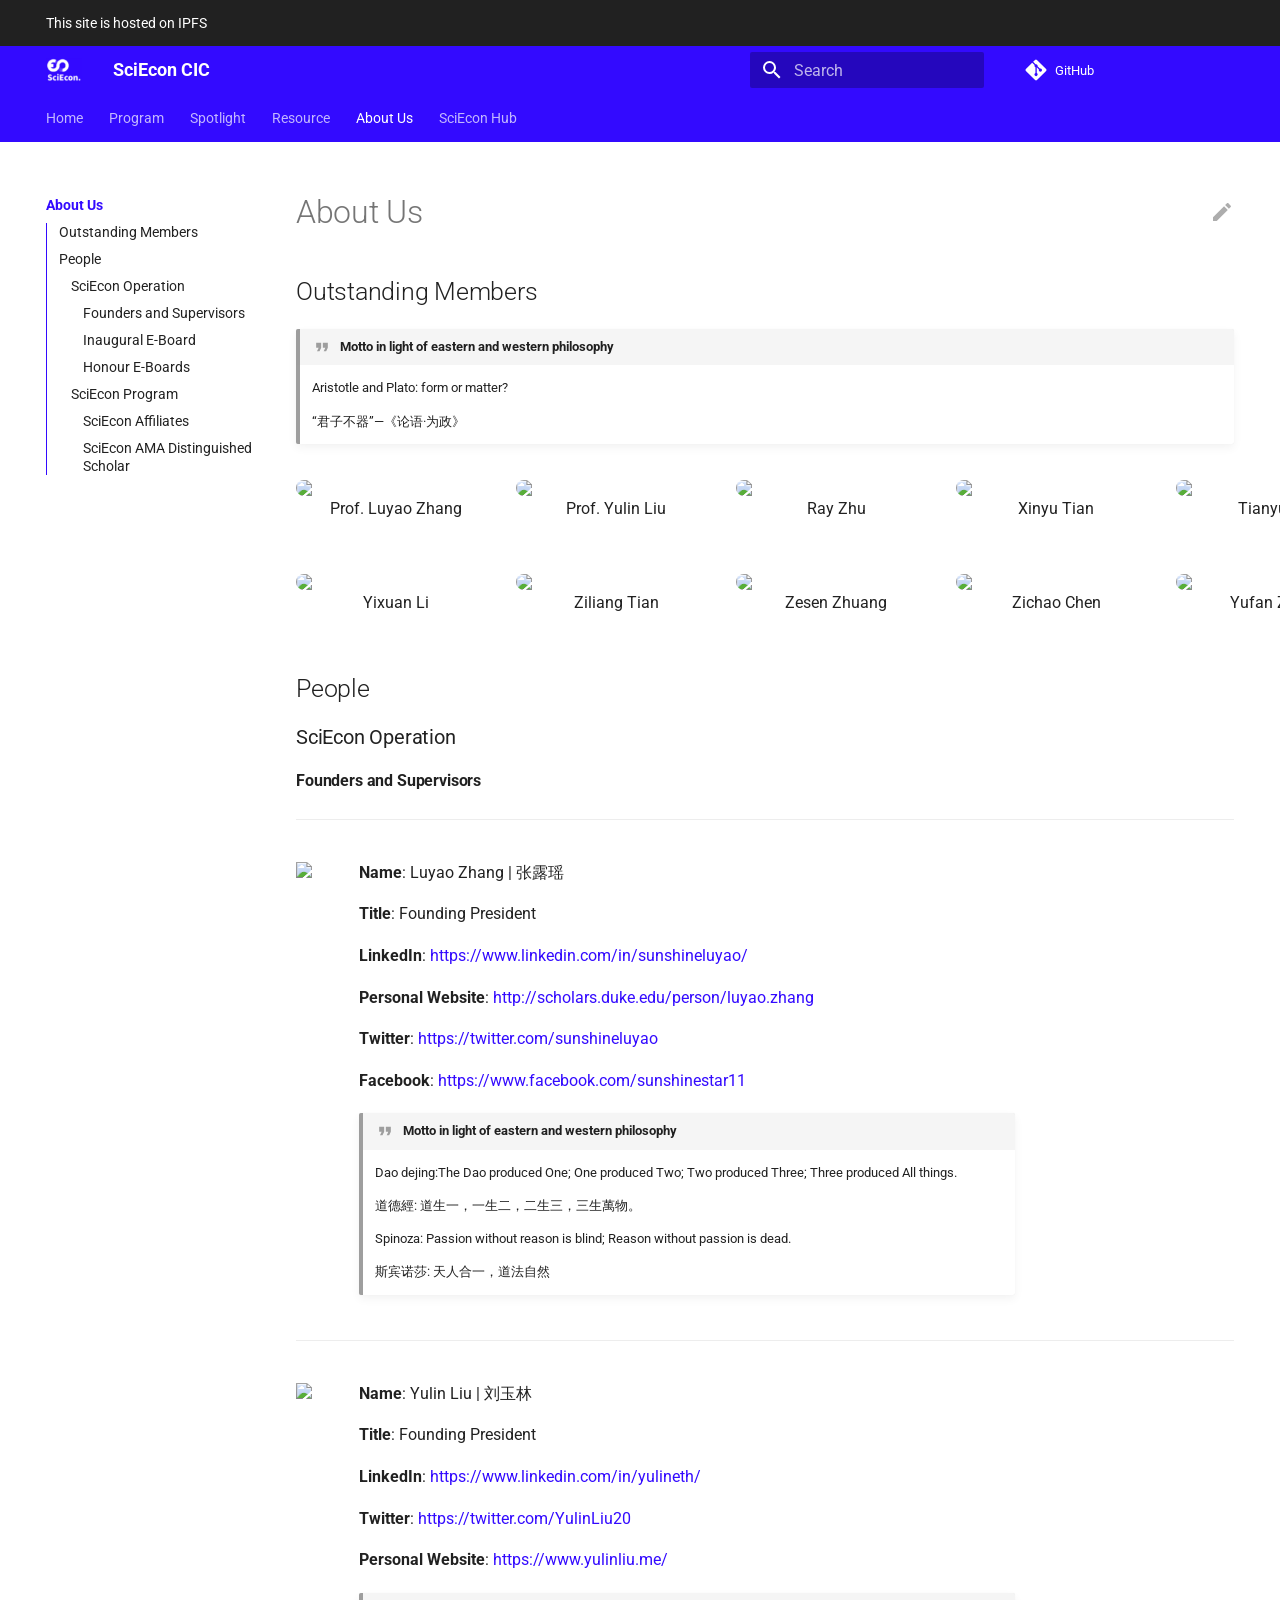
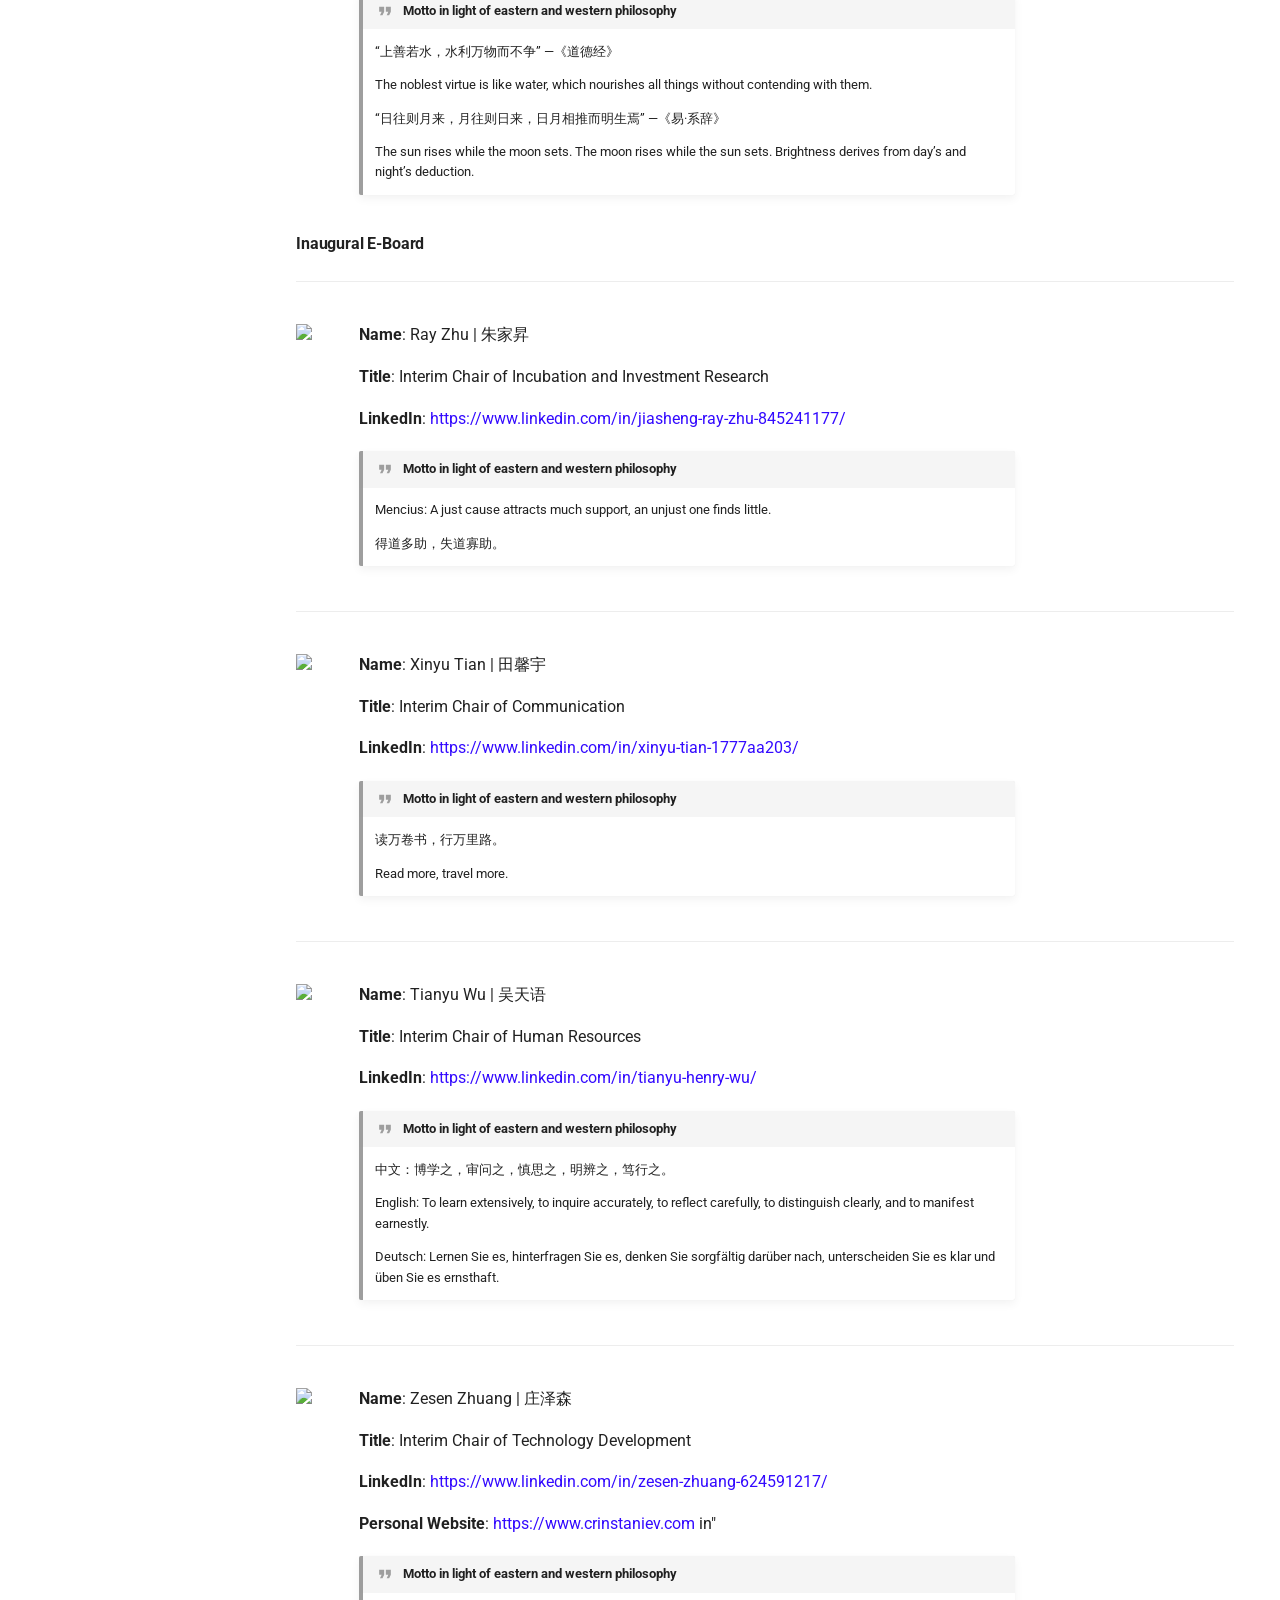
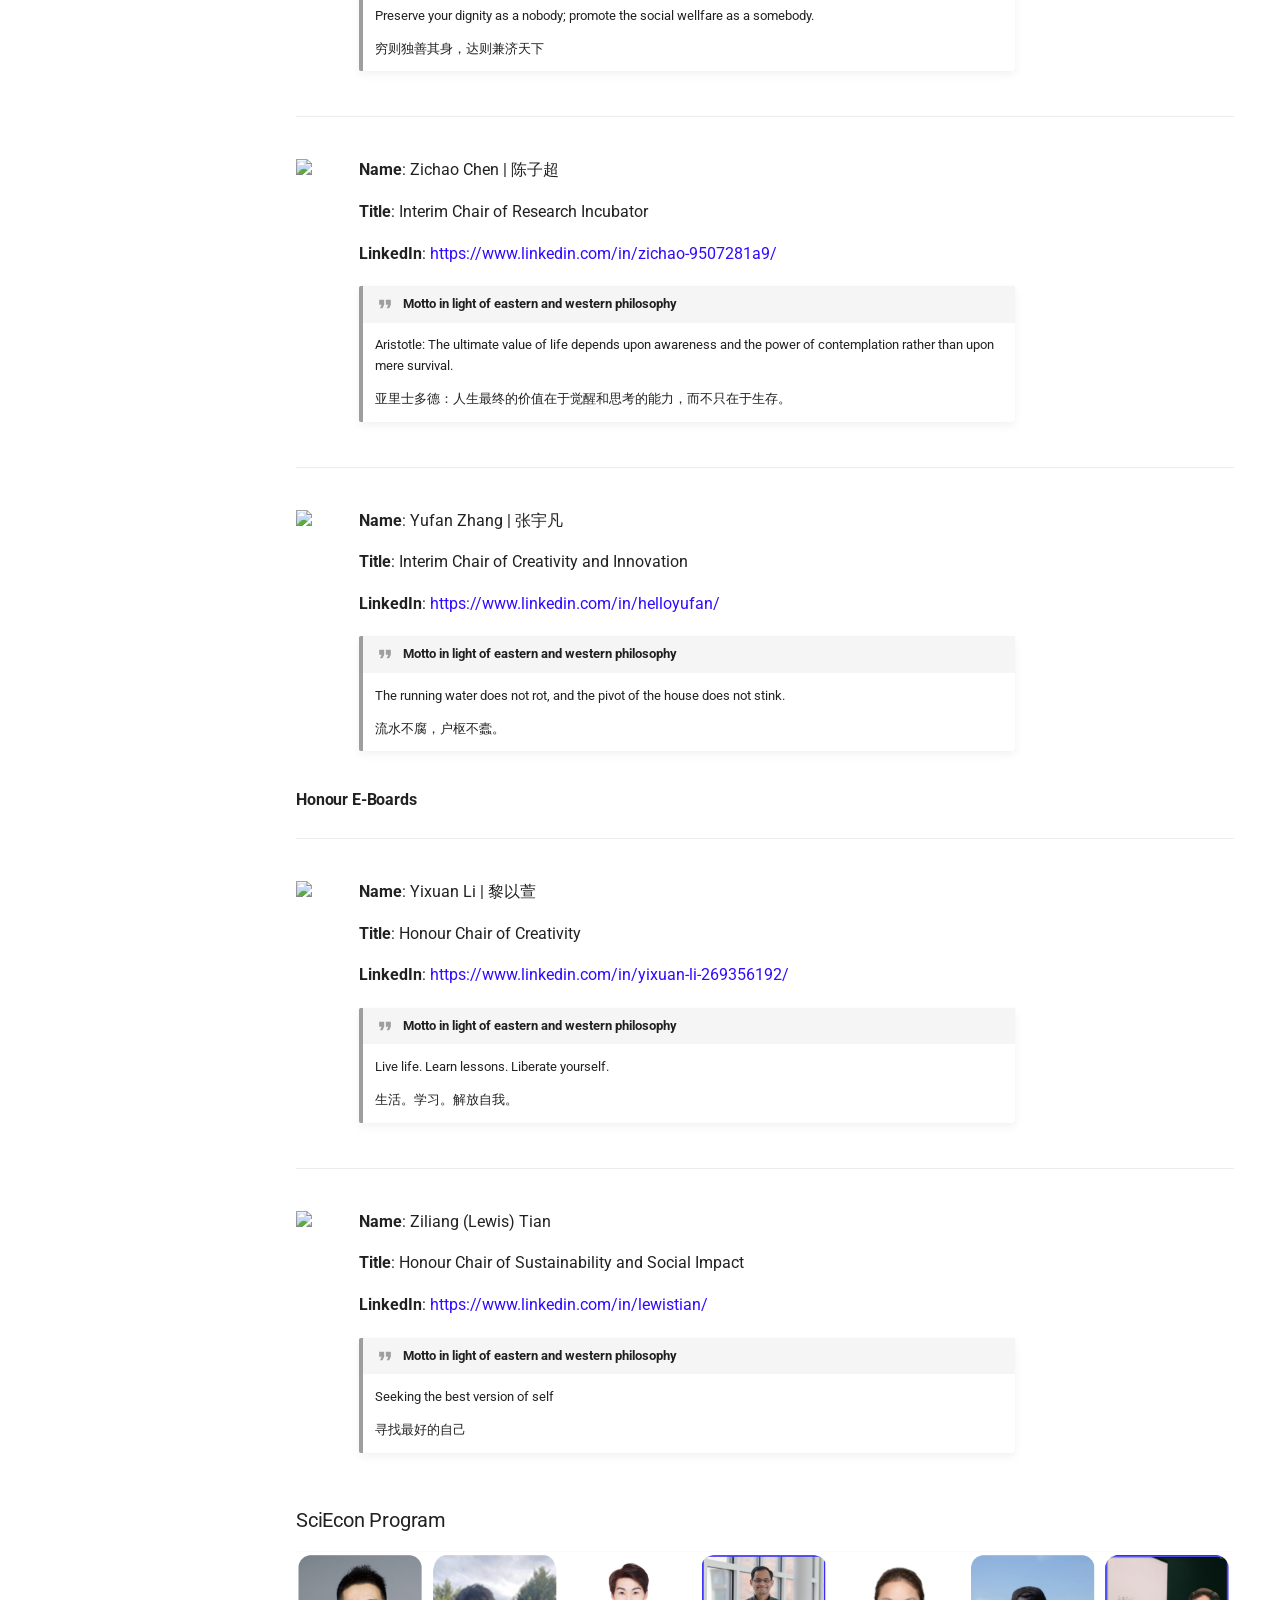
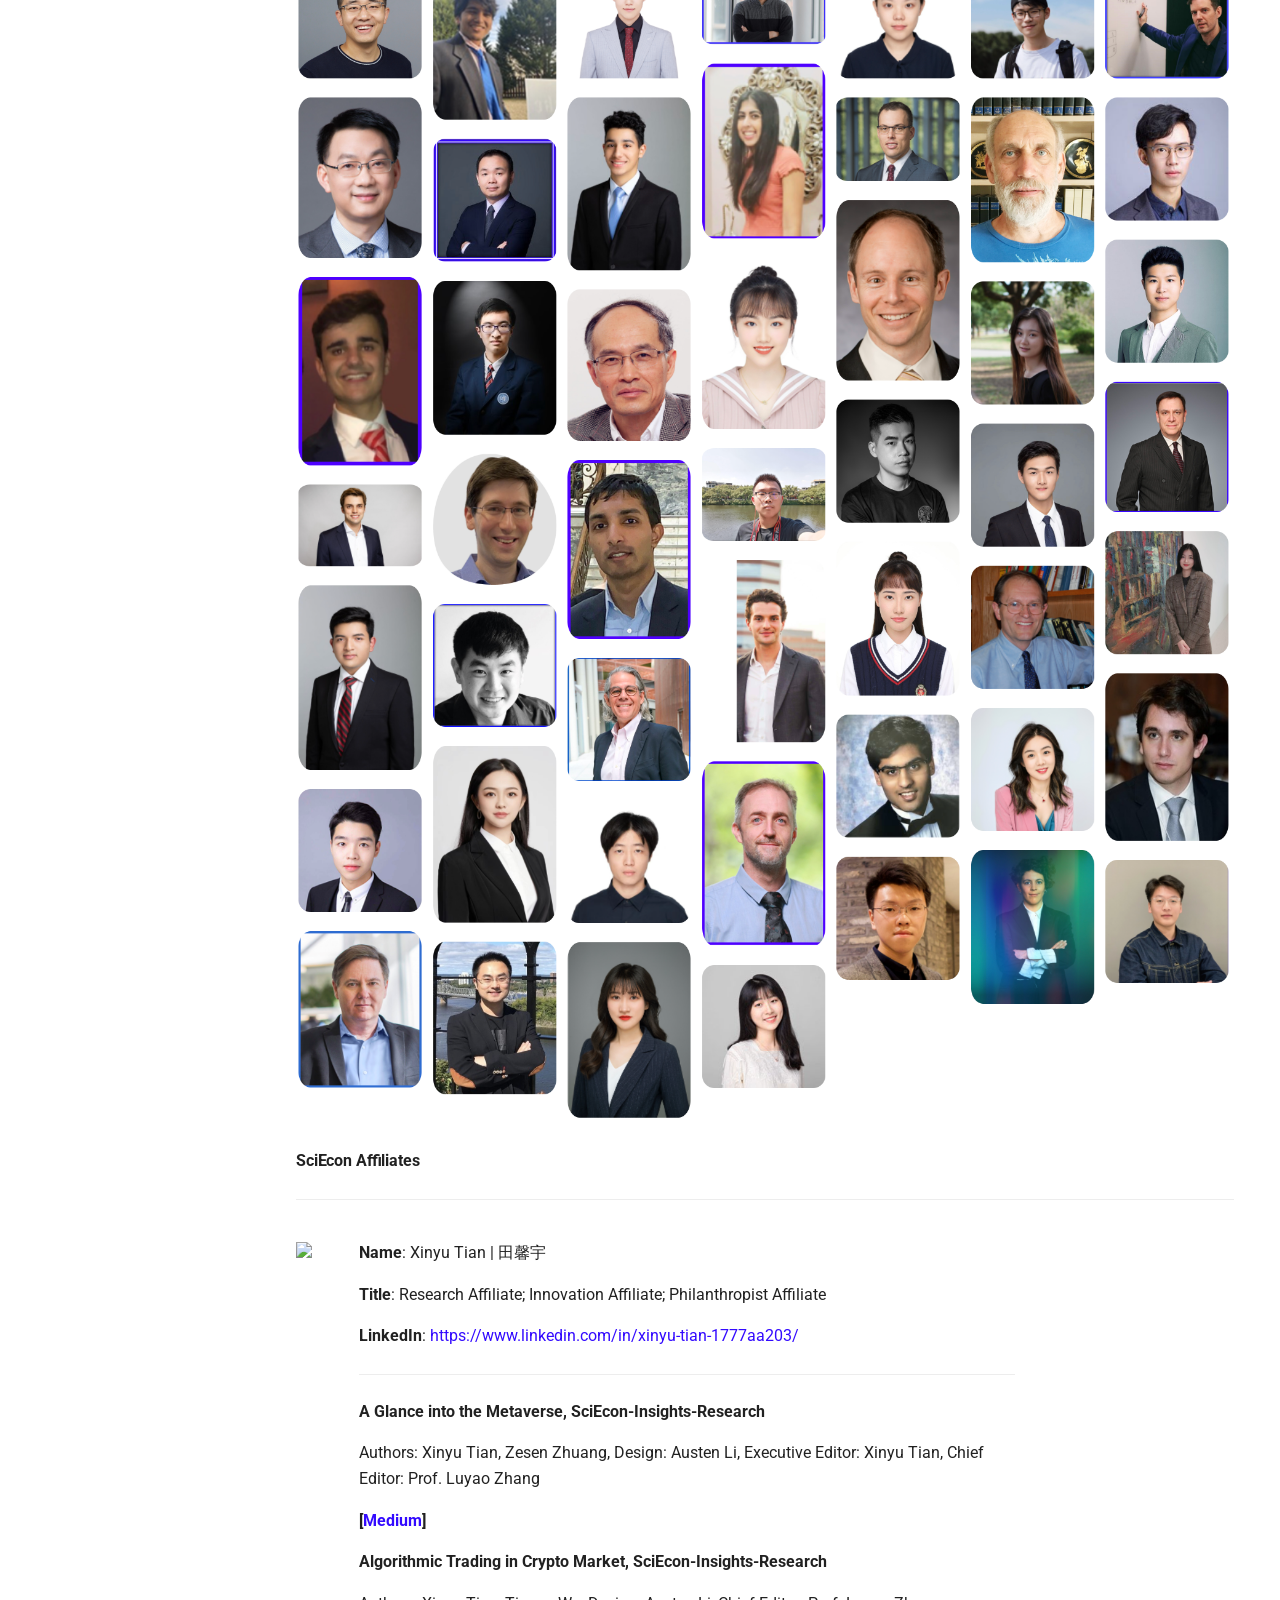
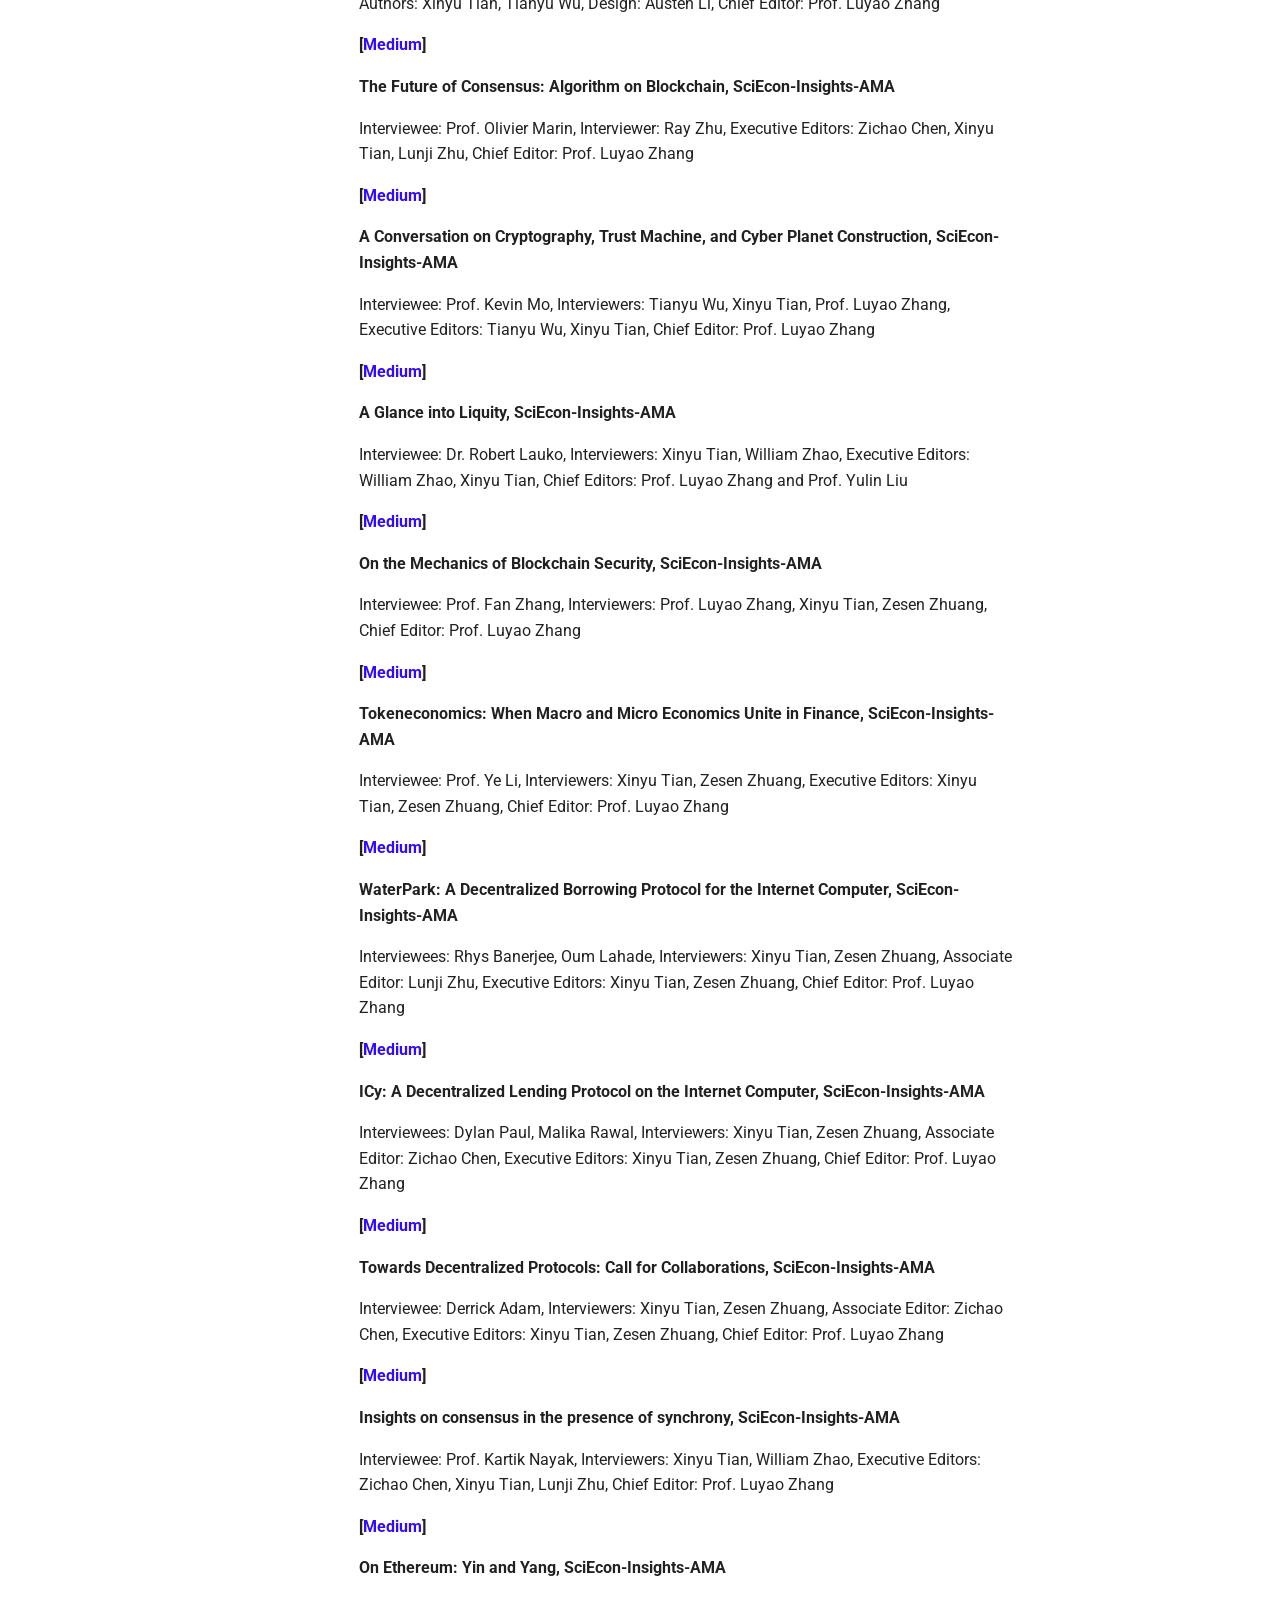
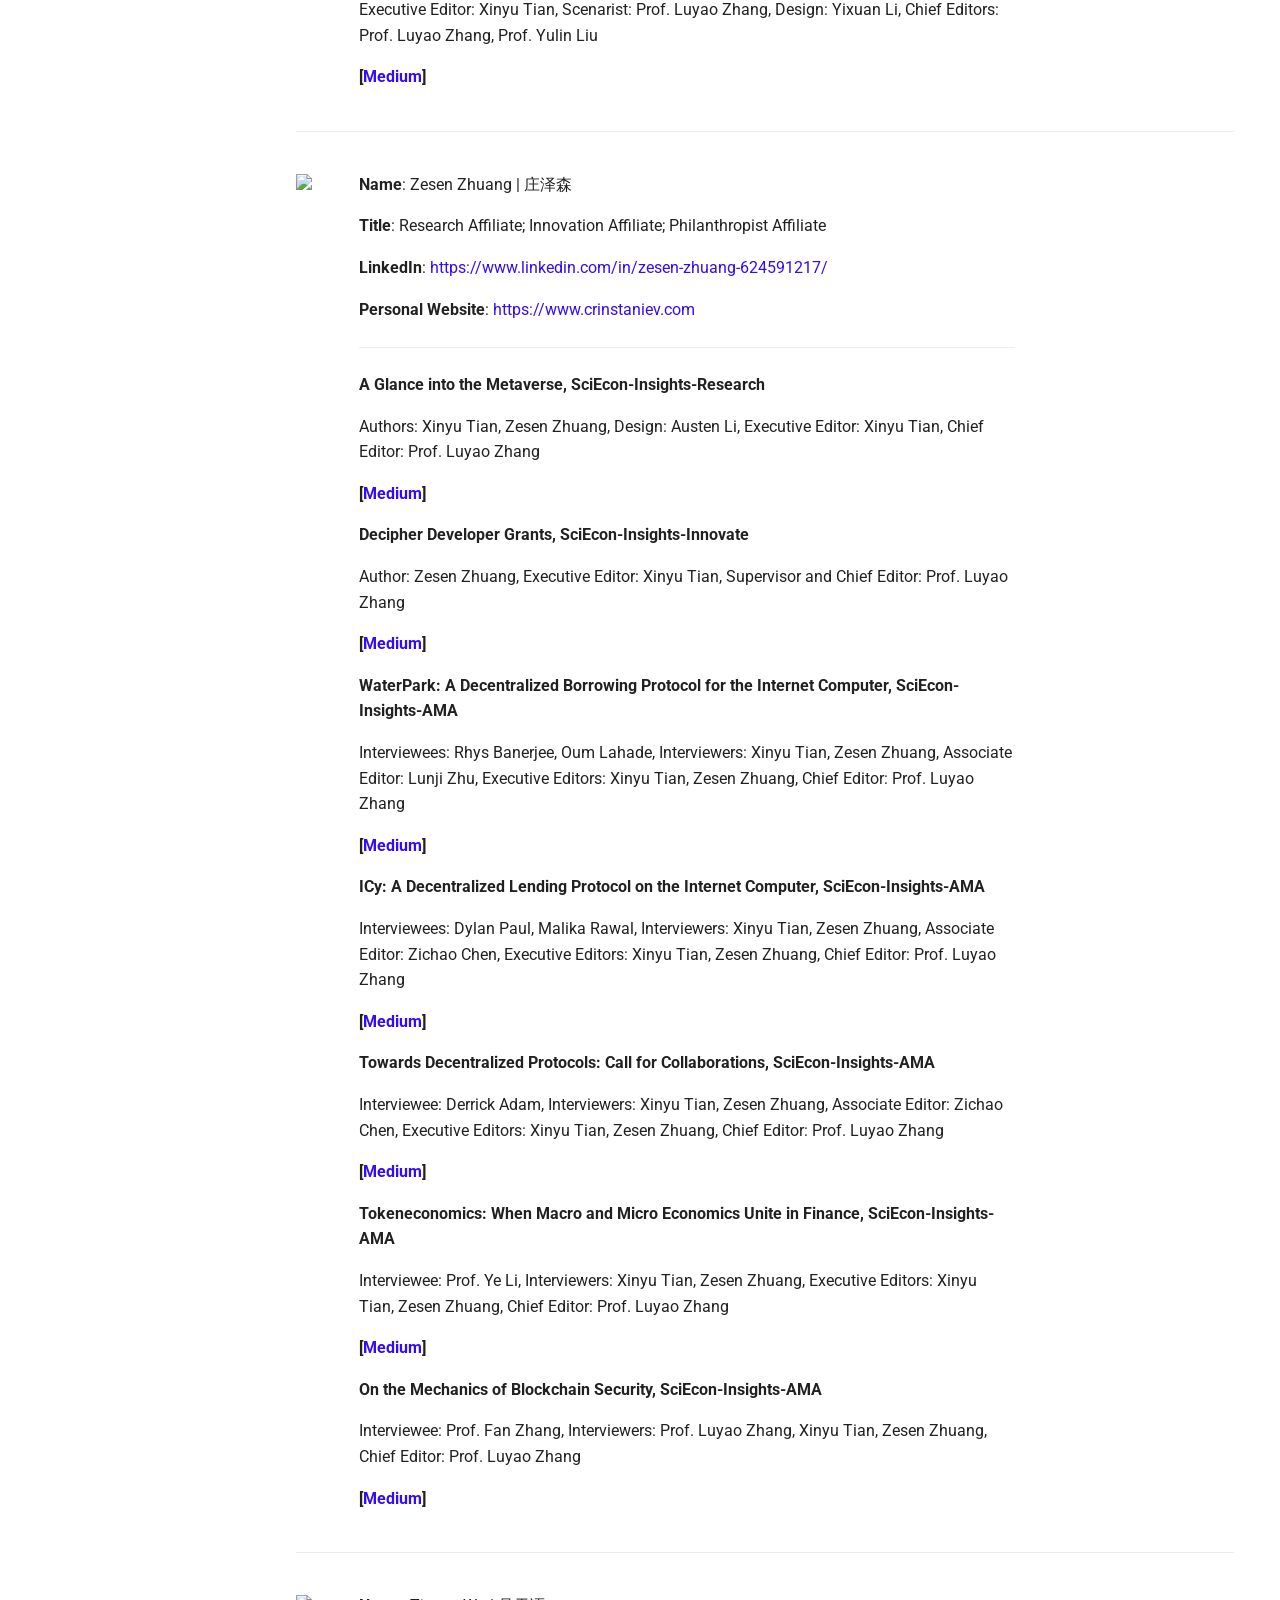
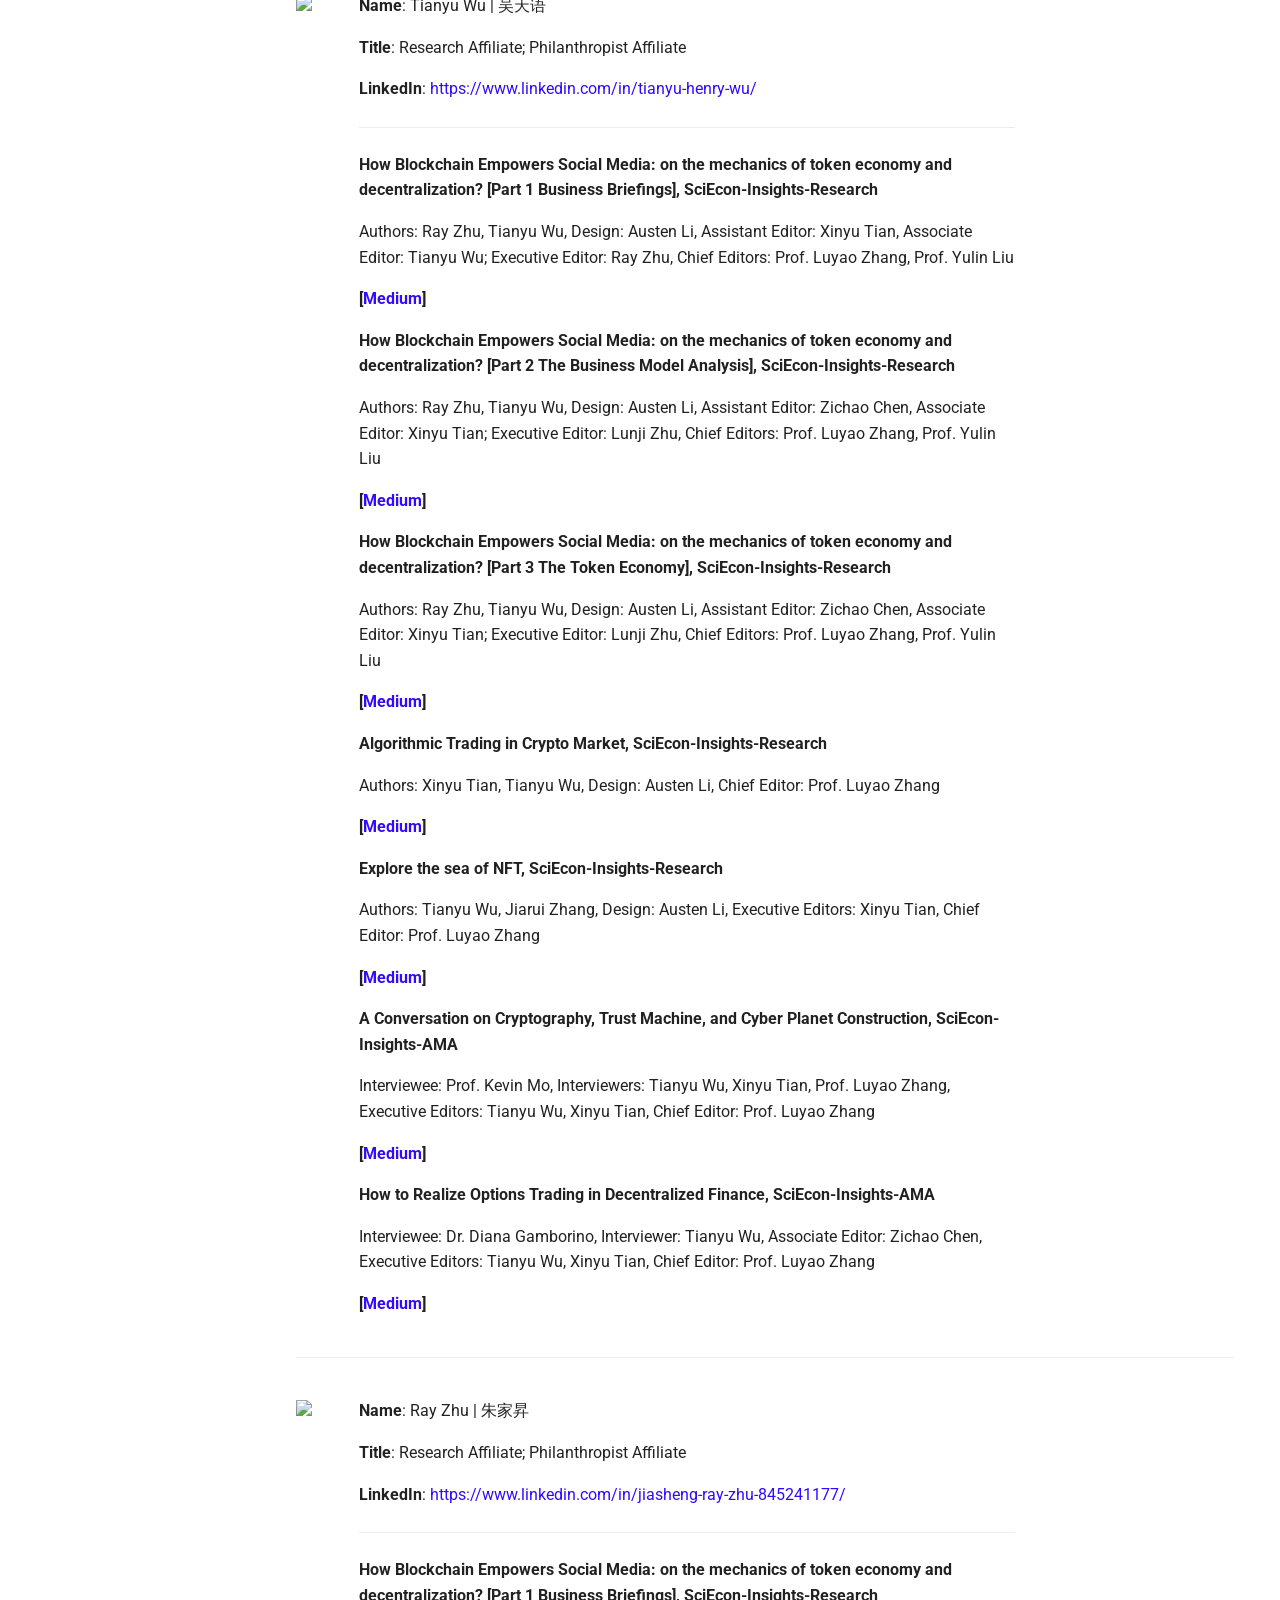
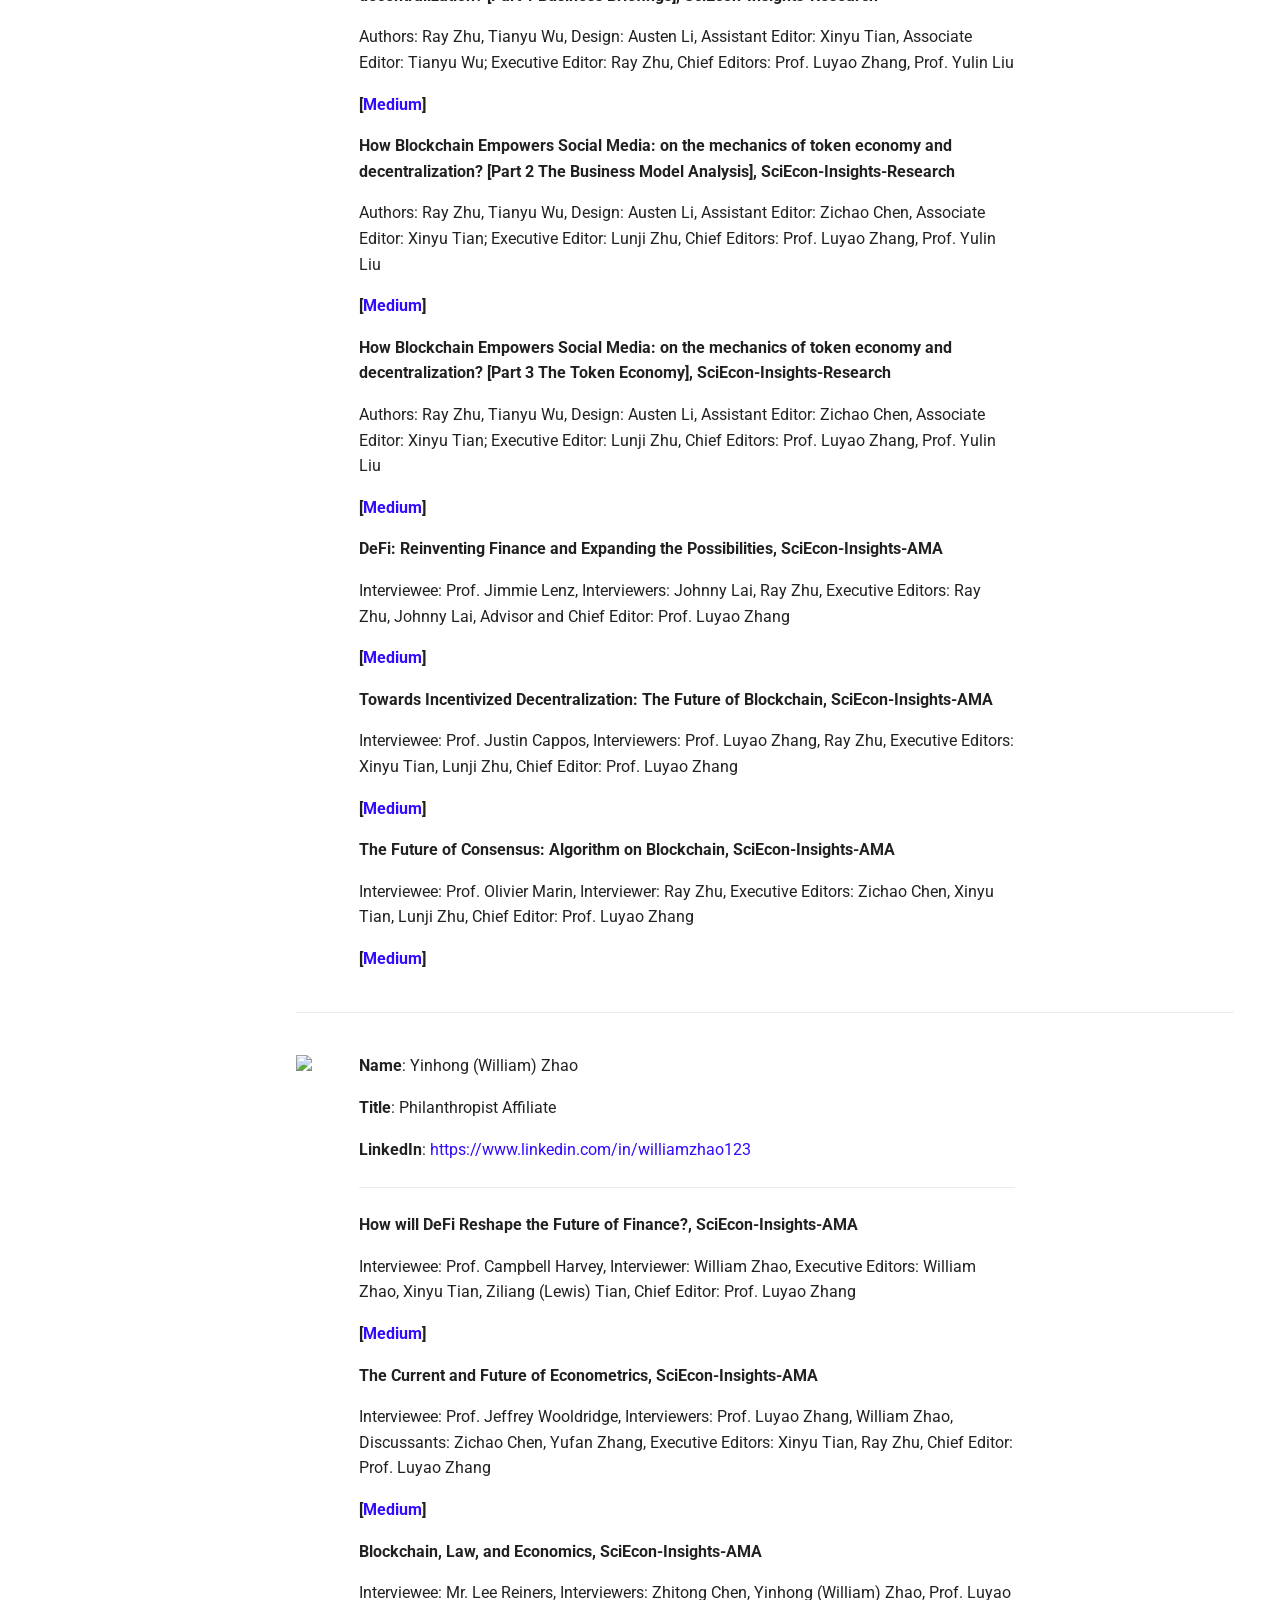
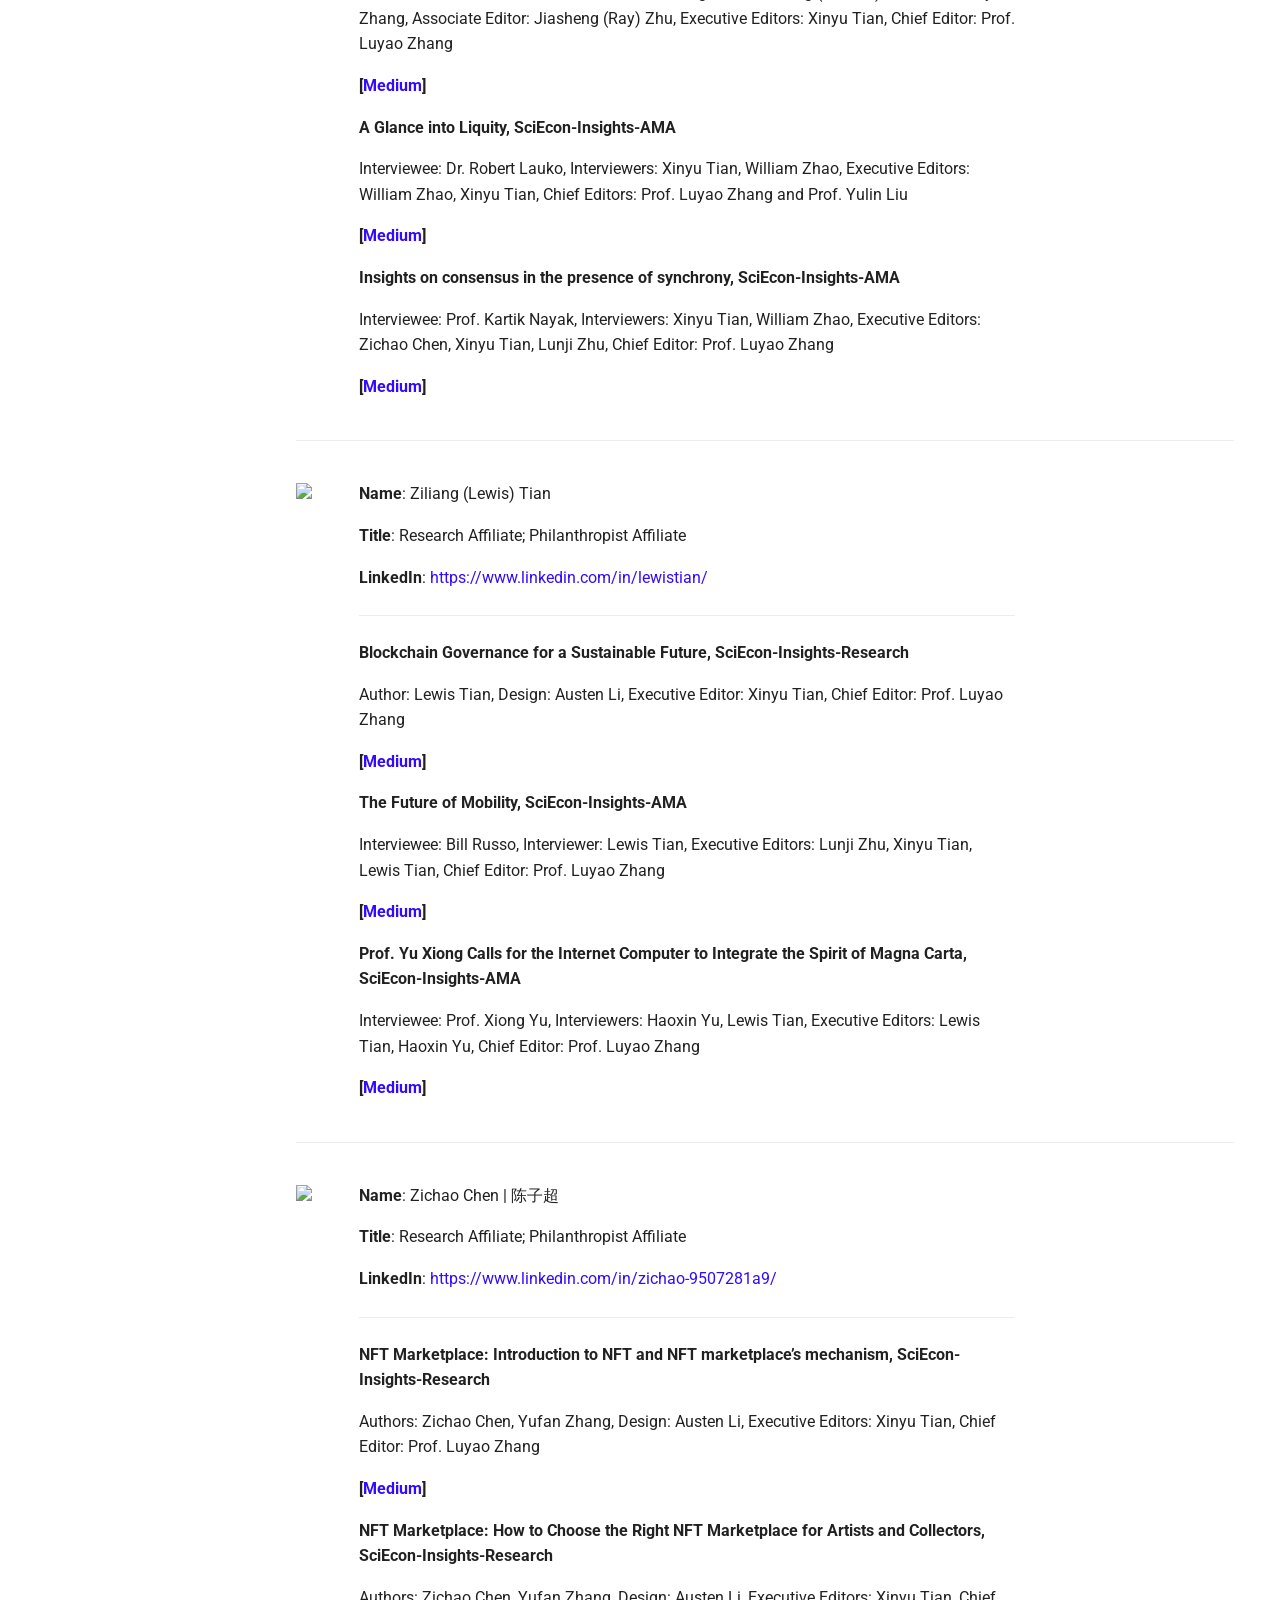
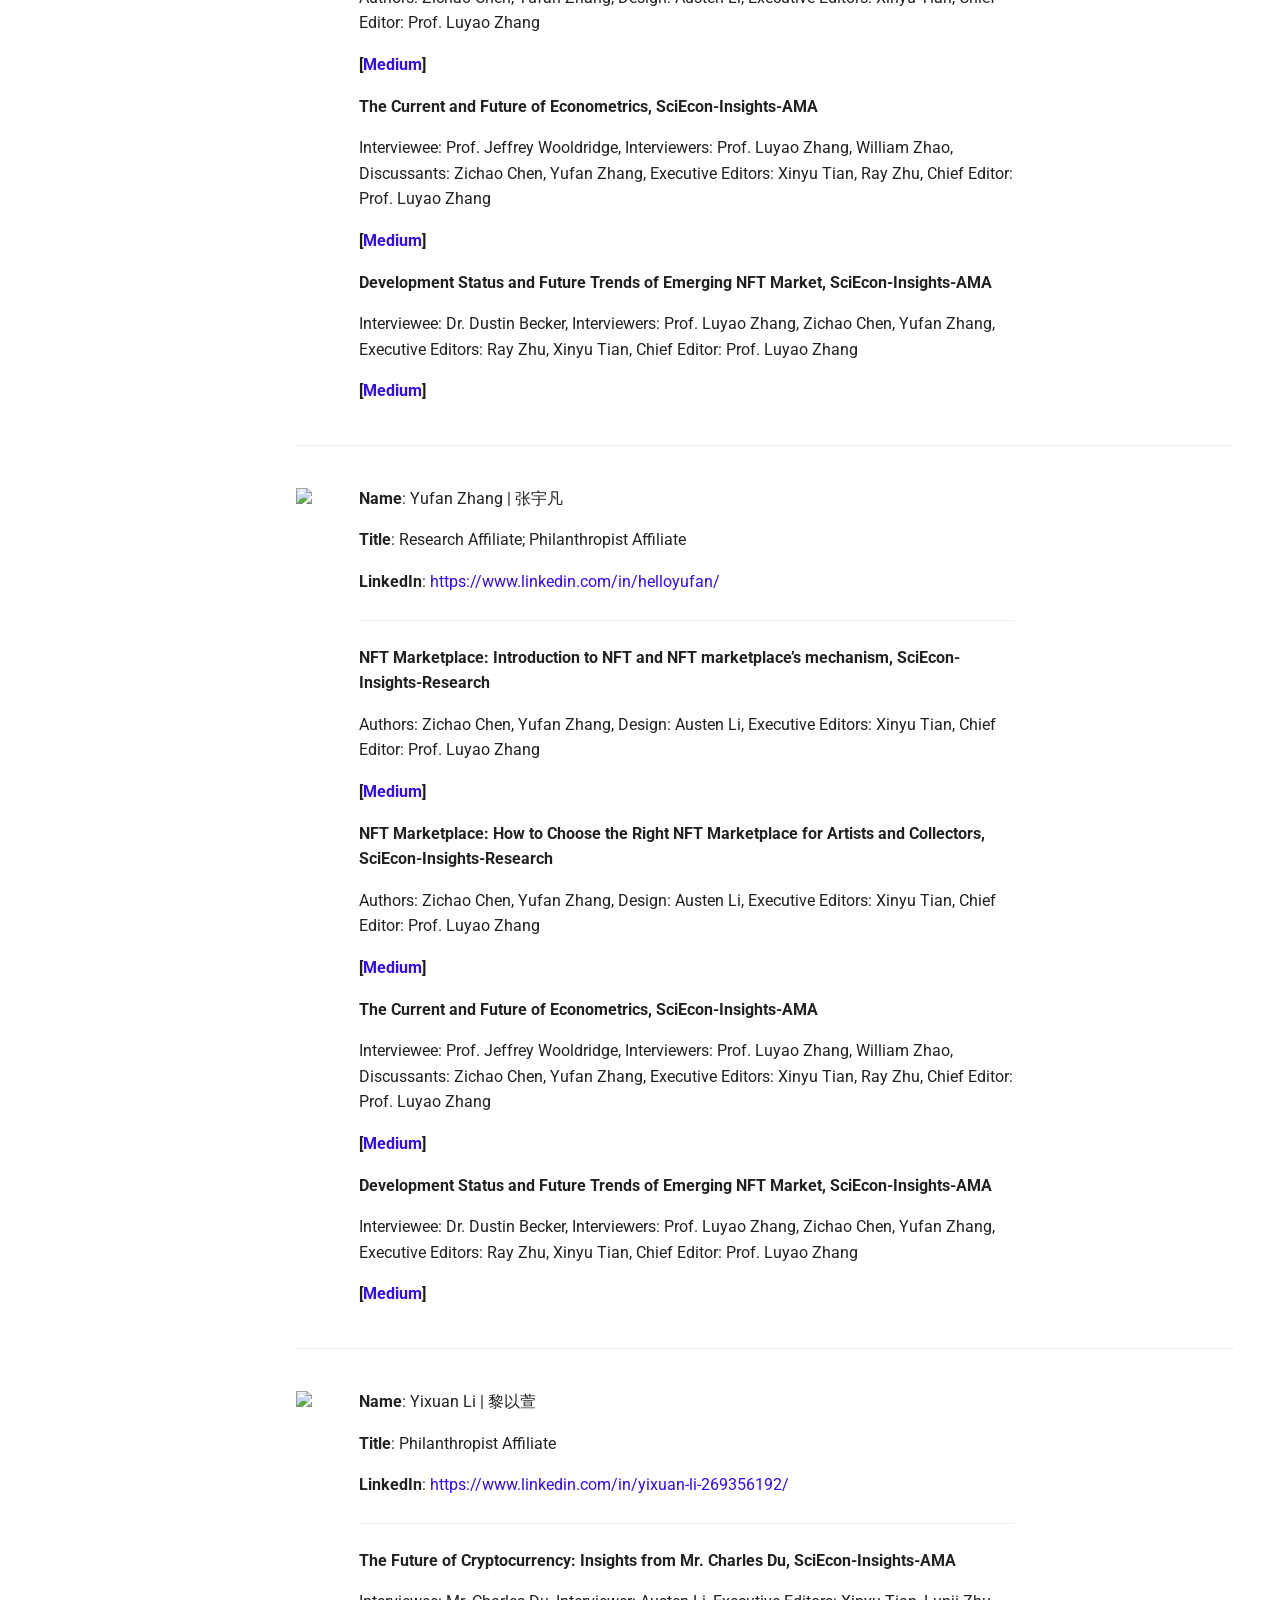
==== commit a6bbbb6f: "new build" ====
--- a/site/About/index.html
+++ b/site/About/index.html
@@ -990,10 +990,12 @@
 <p><strong>Title</strong>: Interim Chair of Technology Development</p>
 <p><strong>LinkedIn</strong>: <a href="https://www.linkedin.com/in/zesen-zhuang-624591217/">https://www.linkedin.com/in/zesen-zhuang-624591217/</a></p>
 <p><strong>Personal Website</strong>: <a href="https://www.crinstaniev.com">https://www.crinstaniev.com</a>
-in"
-    Preserve your dignity as a nobody; promote the social wellfare as a somebody.</p>
-<pre><code>穷则独善其身，达则兼济天下
-</code></pre>
+in"</p>
+<div class="admonition quote">
+<p class="admonition-title">Motto in light of eastern and western philosophy</p>
+<p>Preserve your dignity as a nobody; promote the social wellfare as a somebody.</p>
+<p>穷则独善其身，达则兼济天下</p>
+</div>
 </div>
 </div>
 <hr />
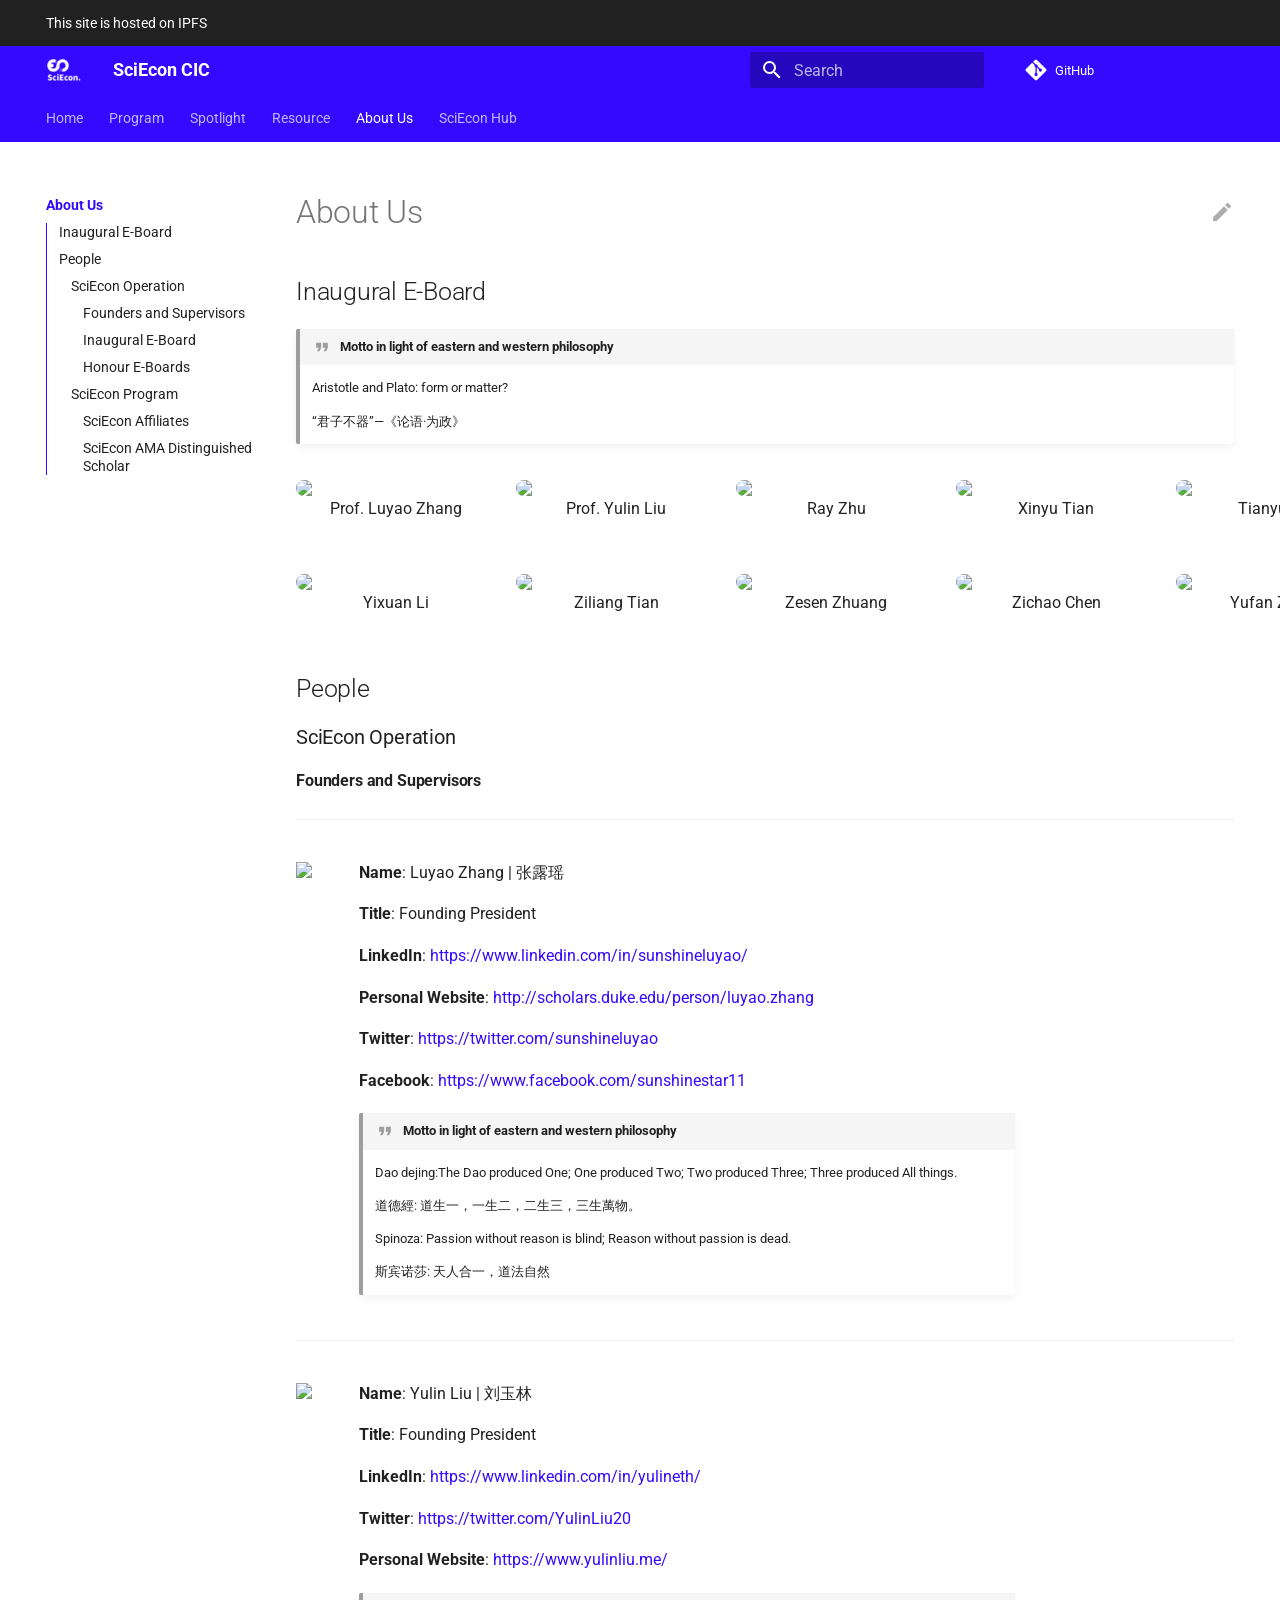
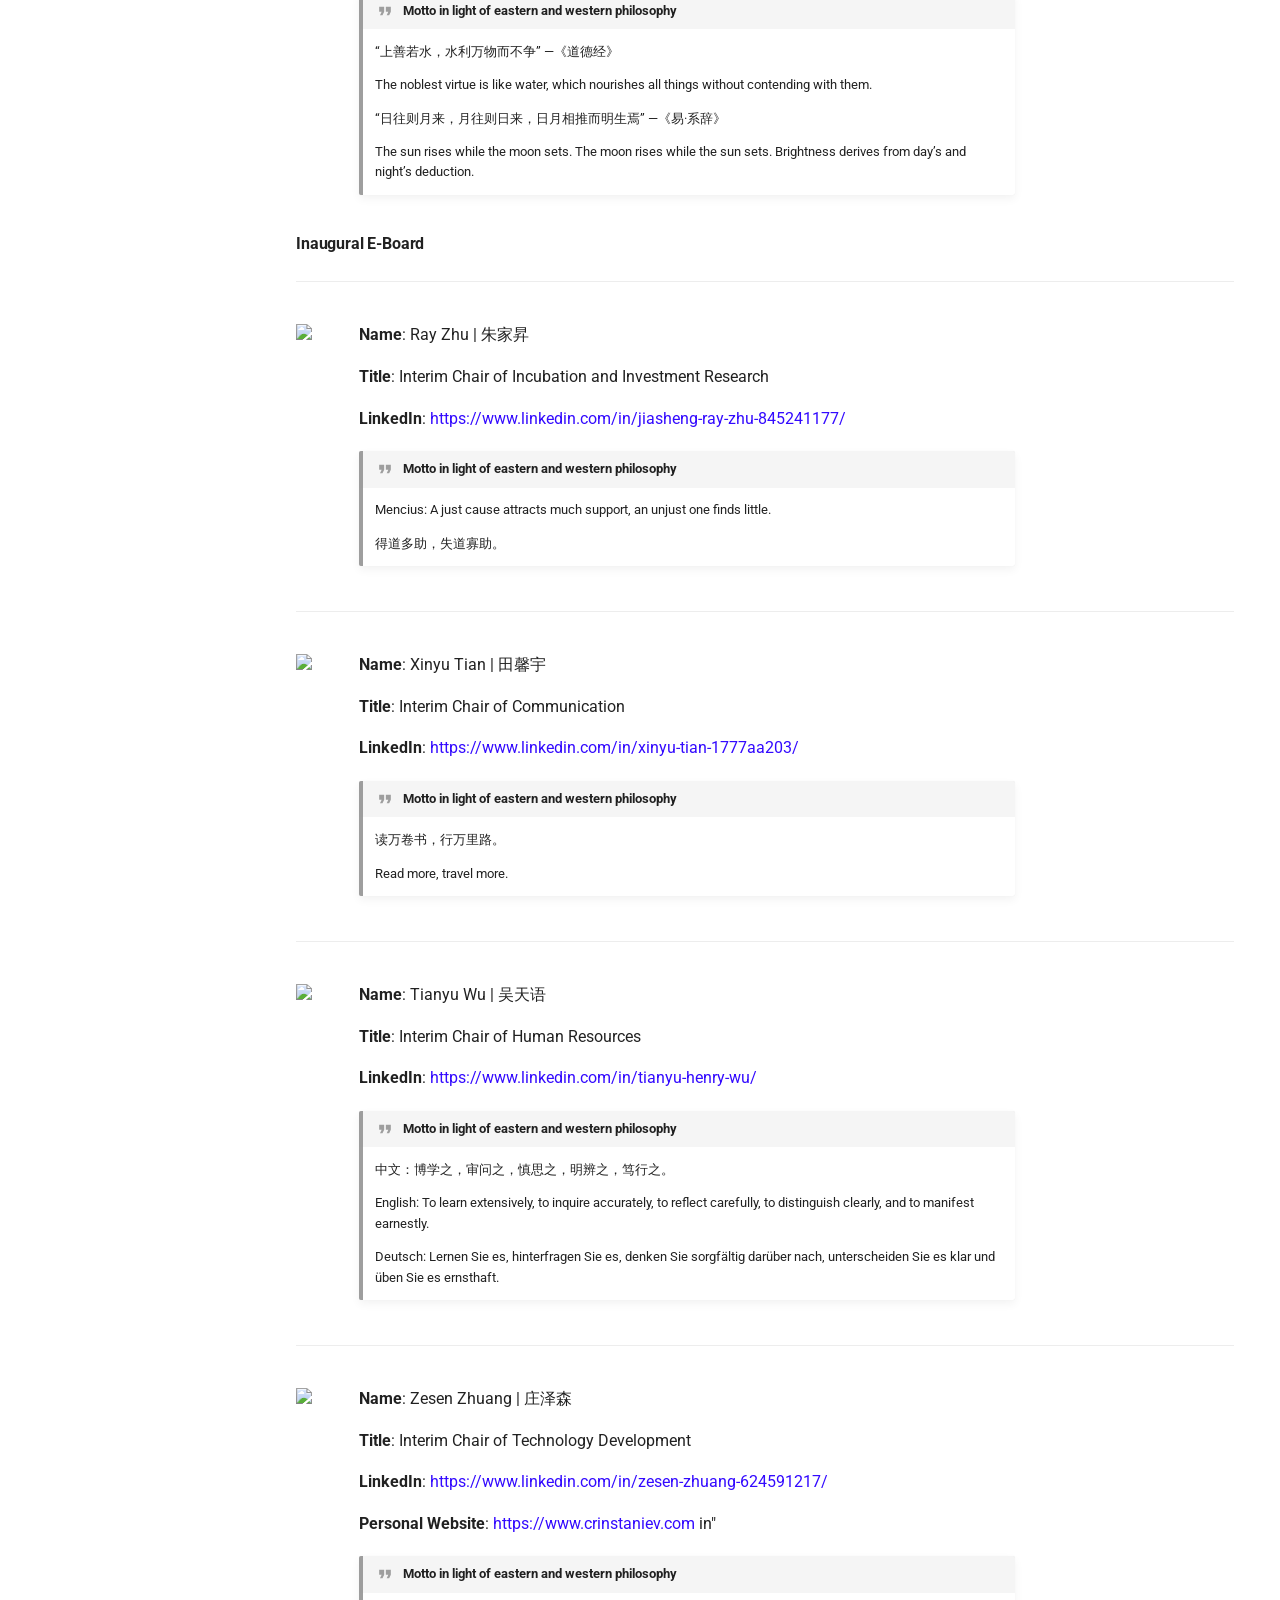
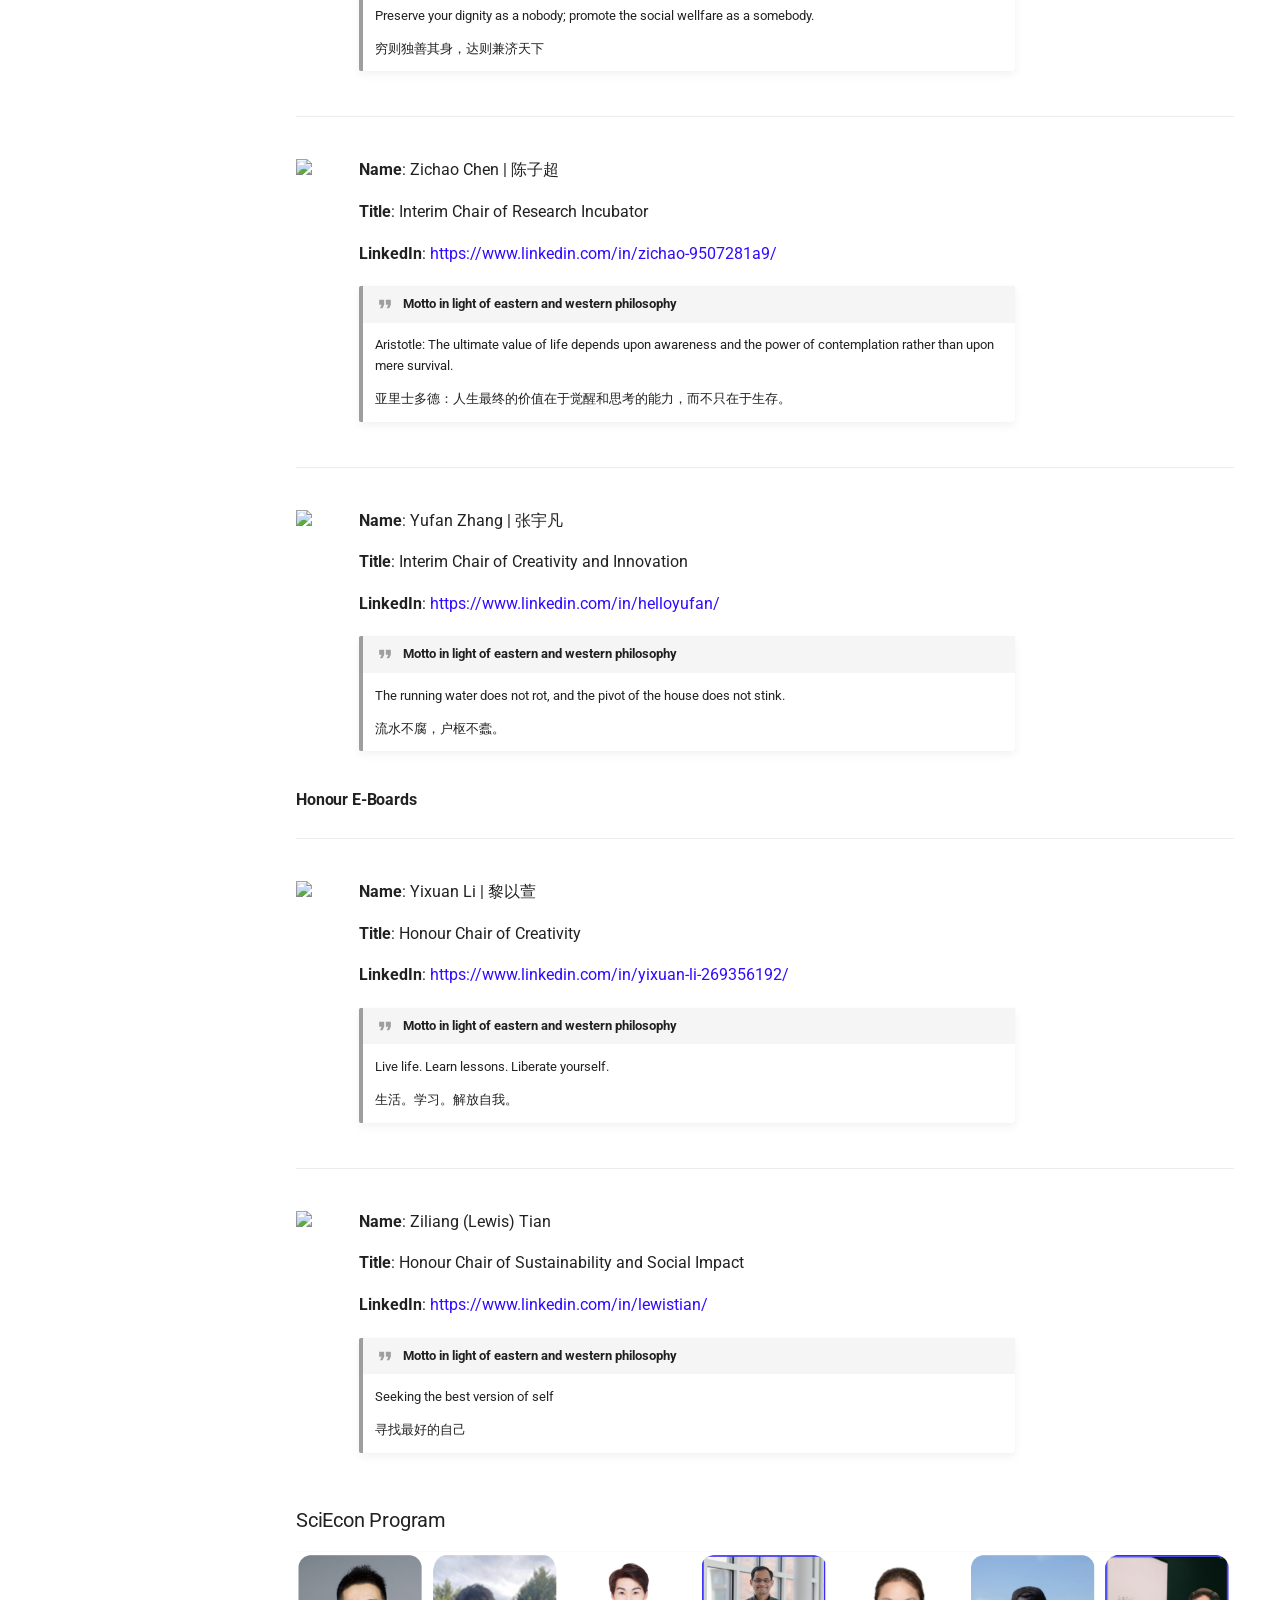
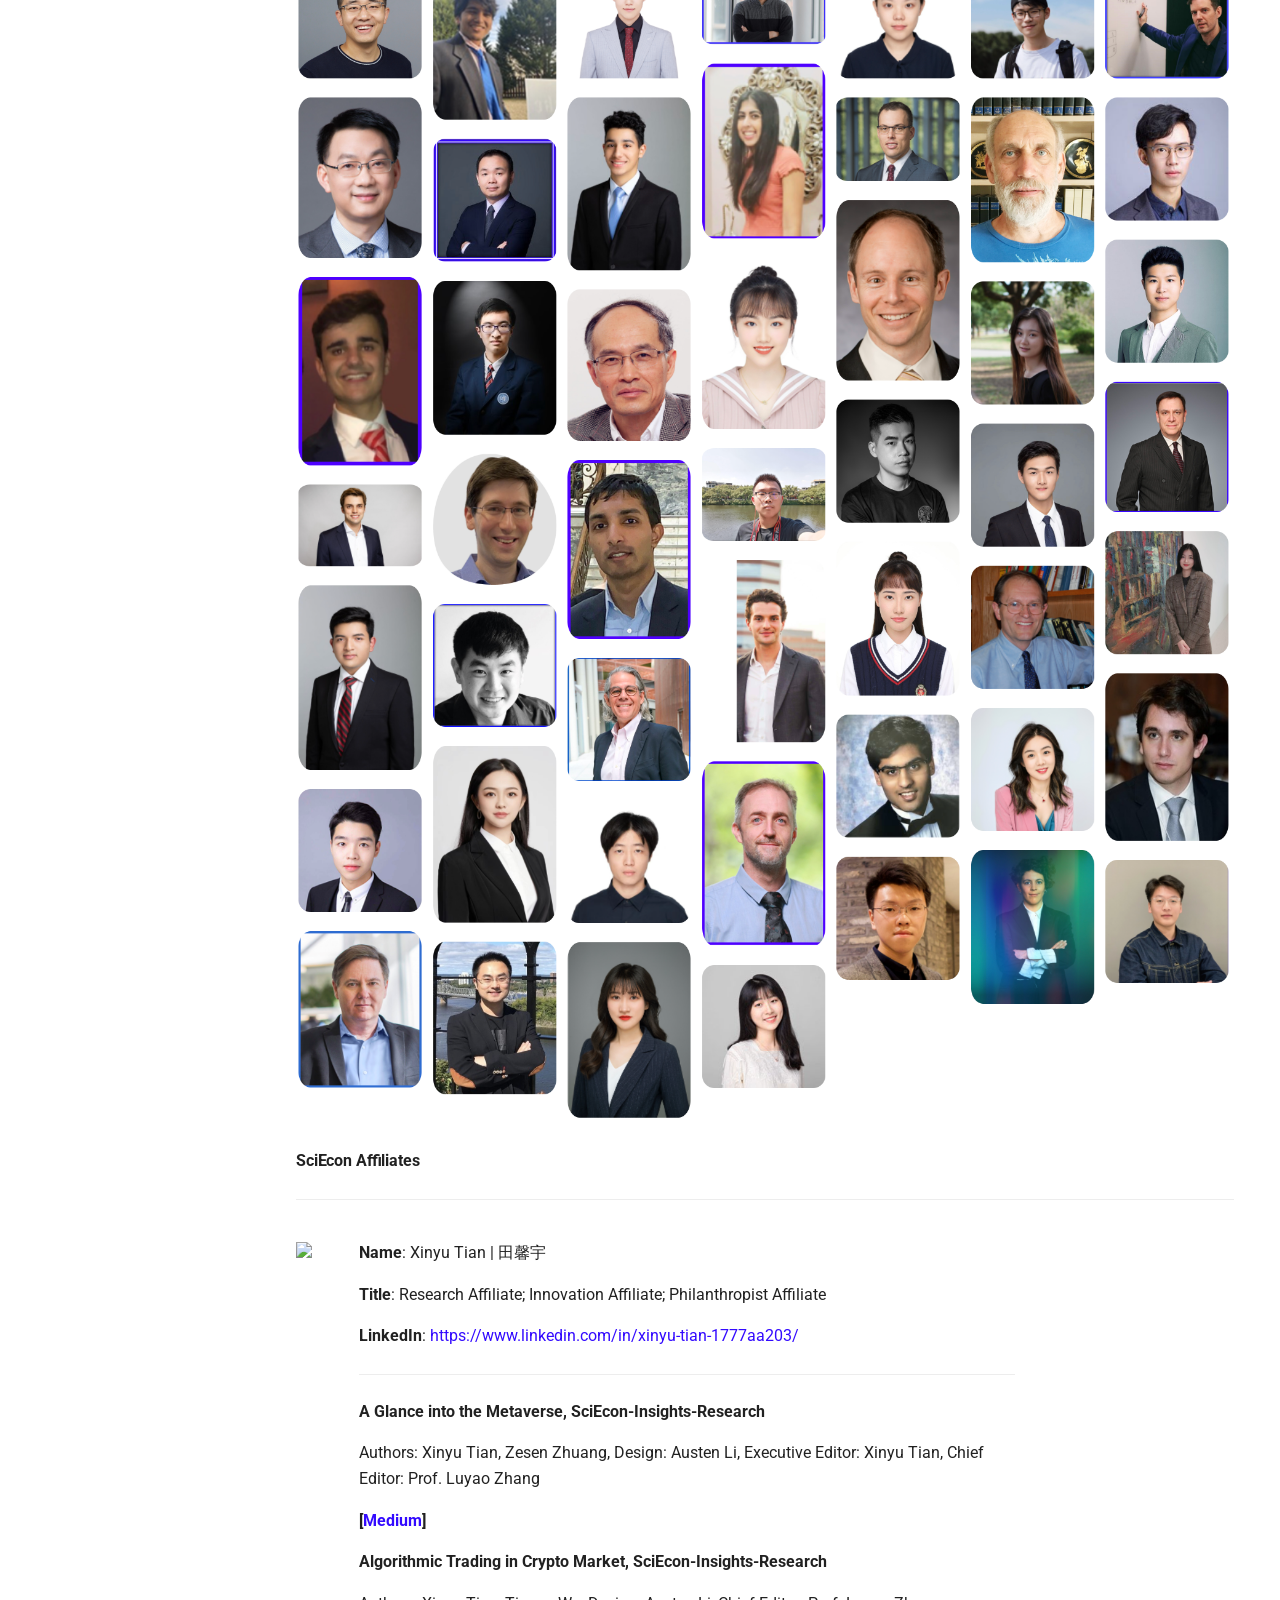
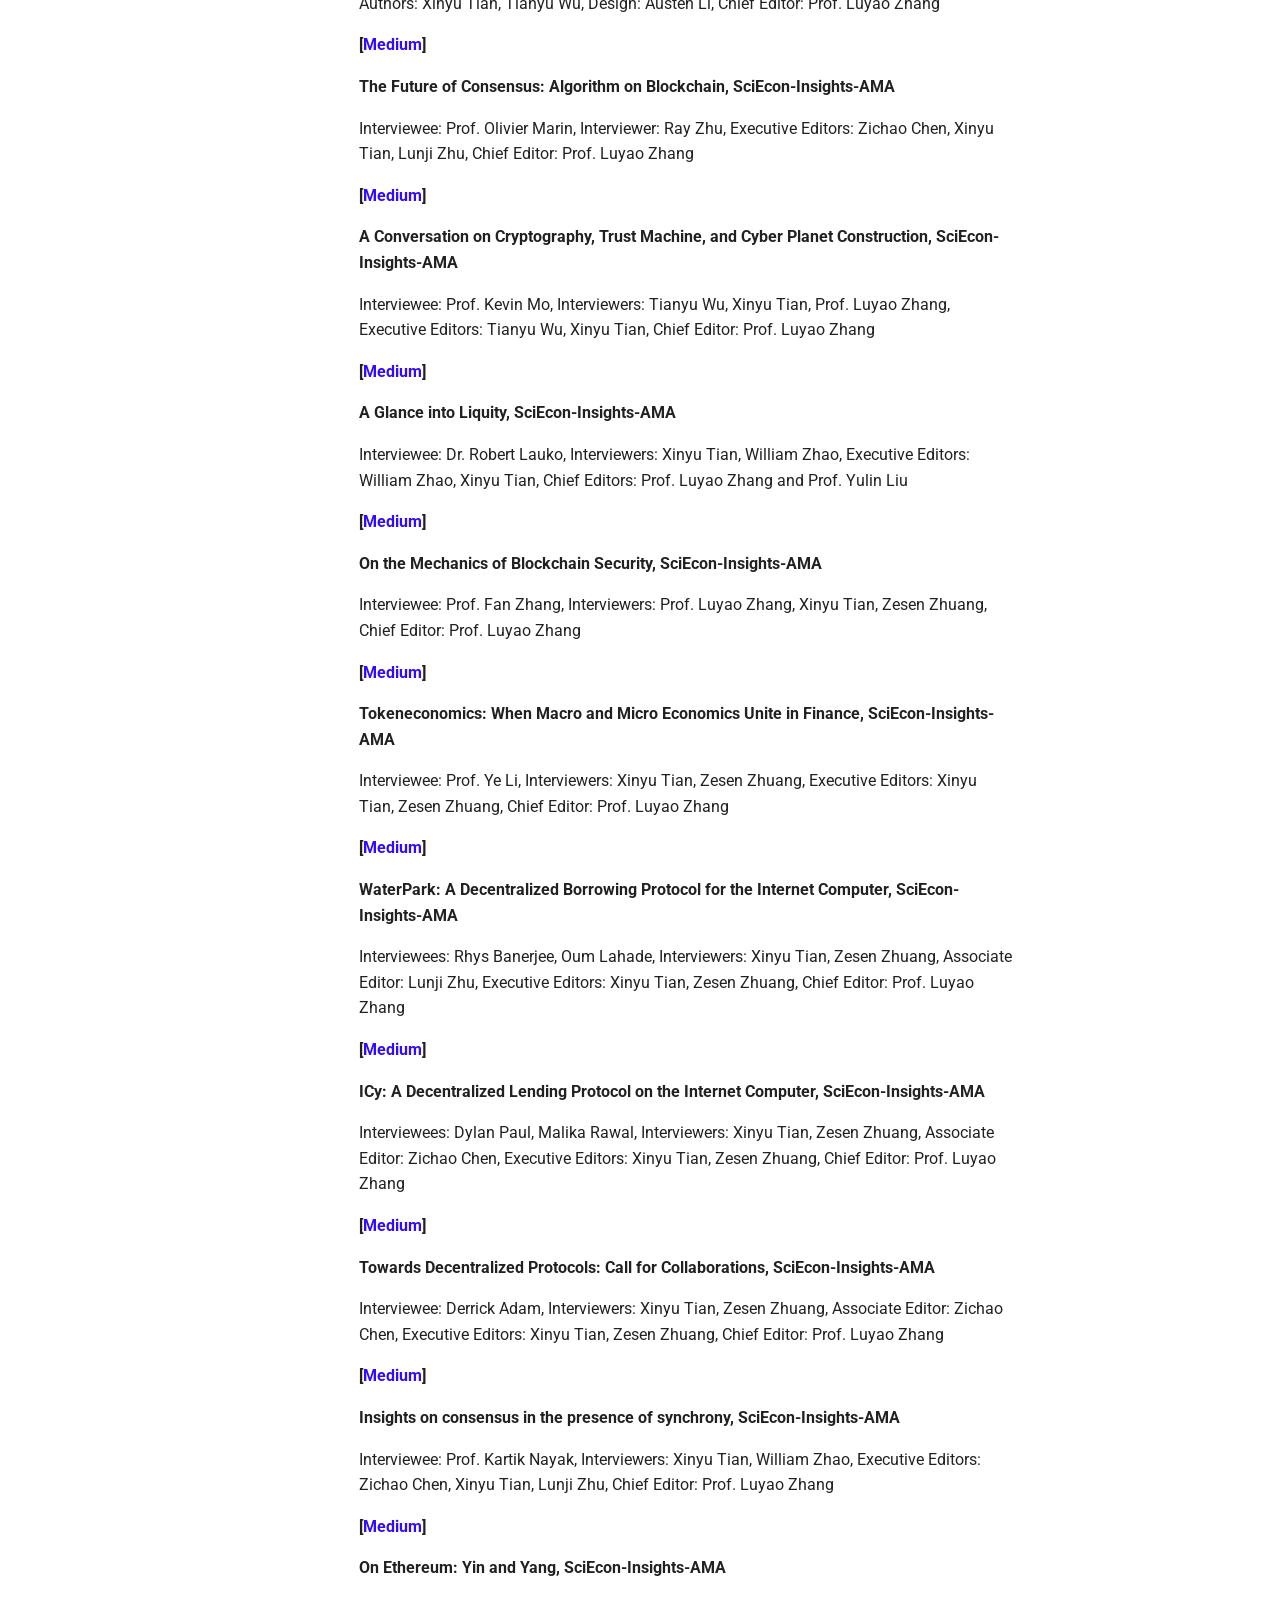
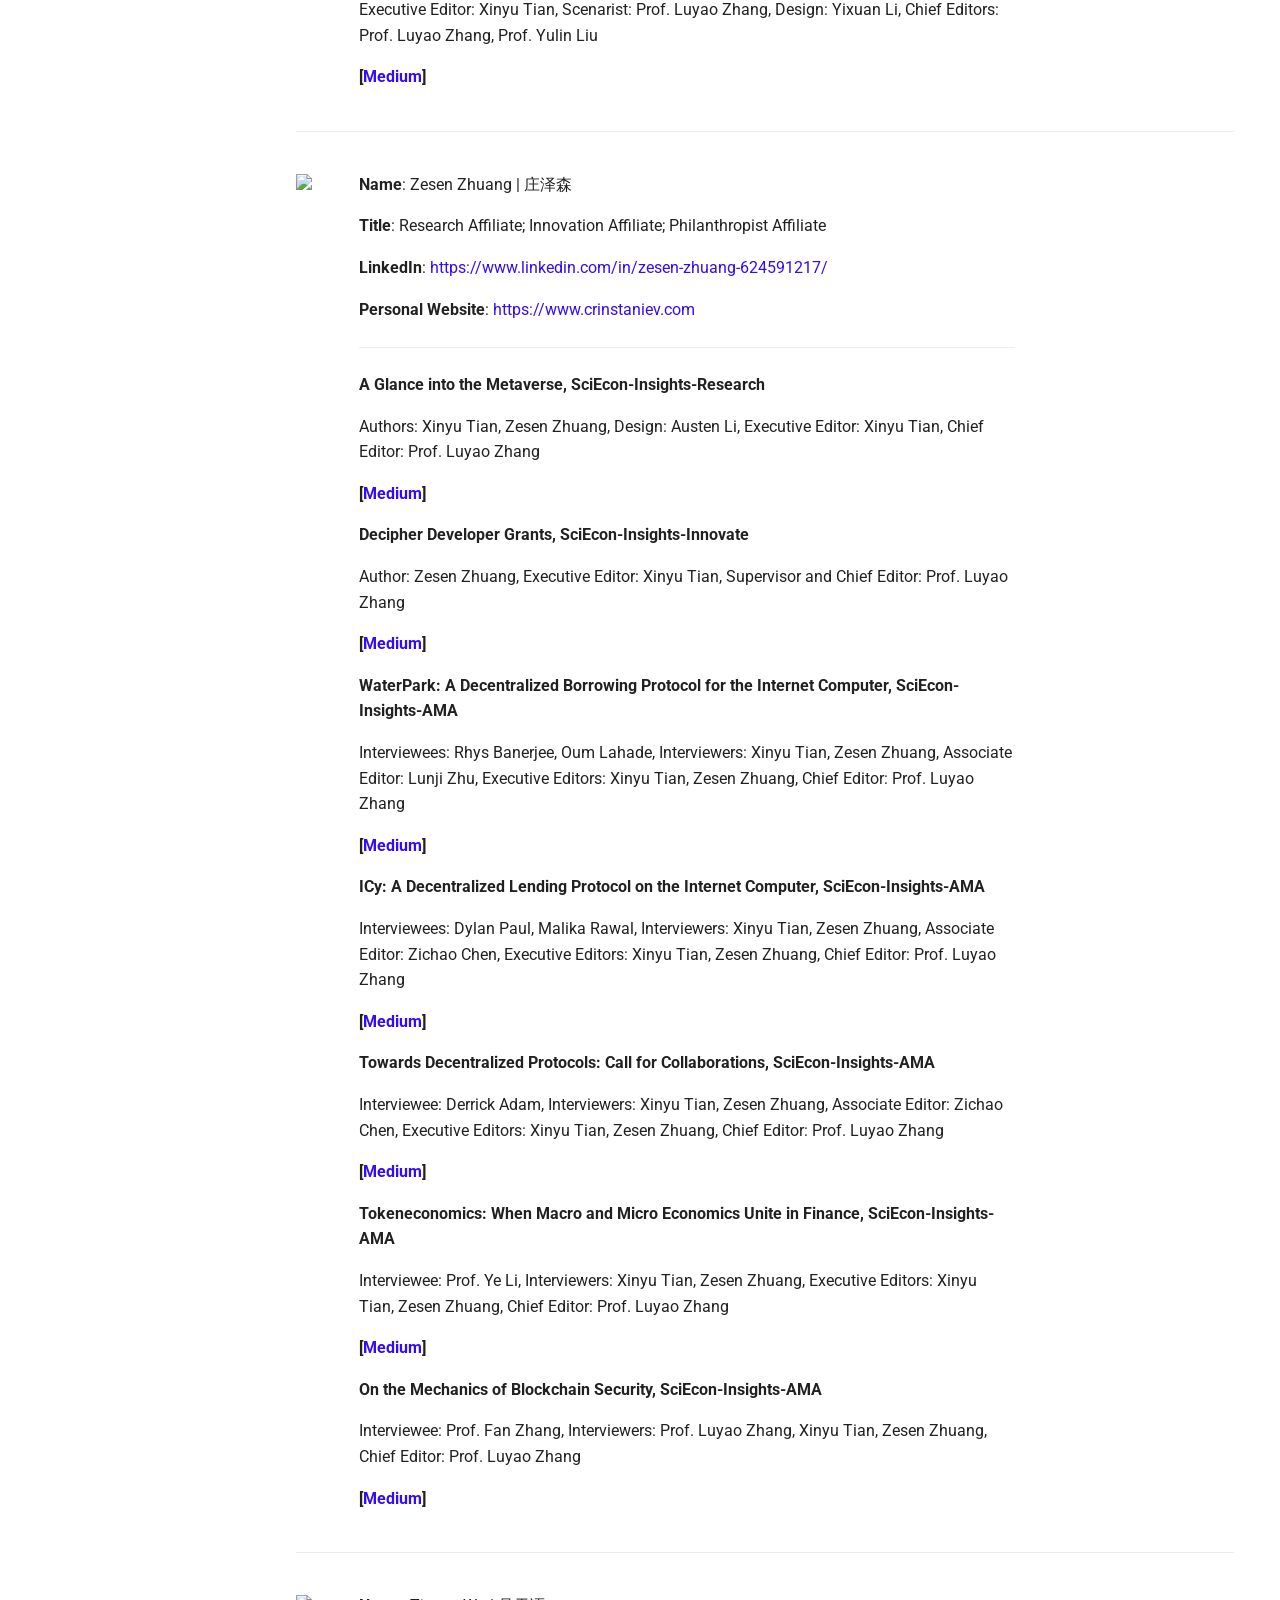
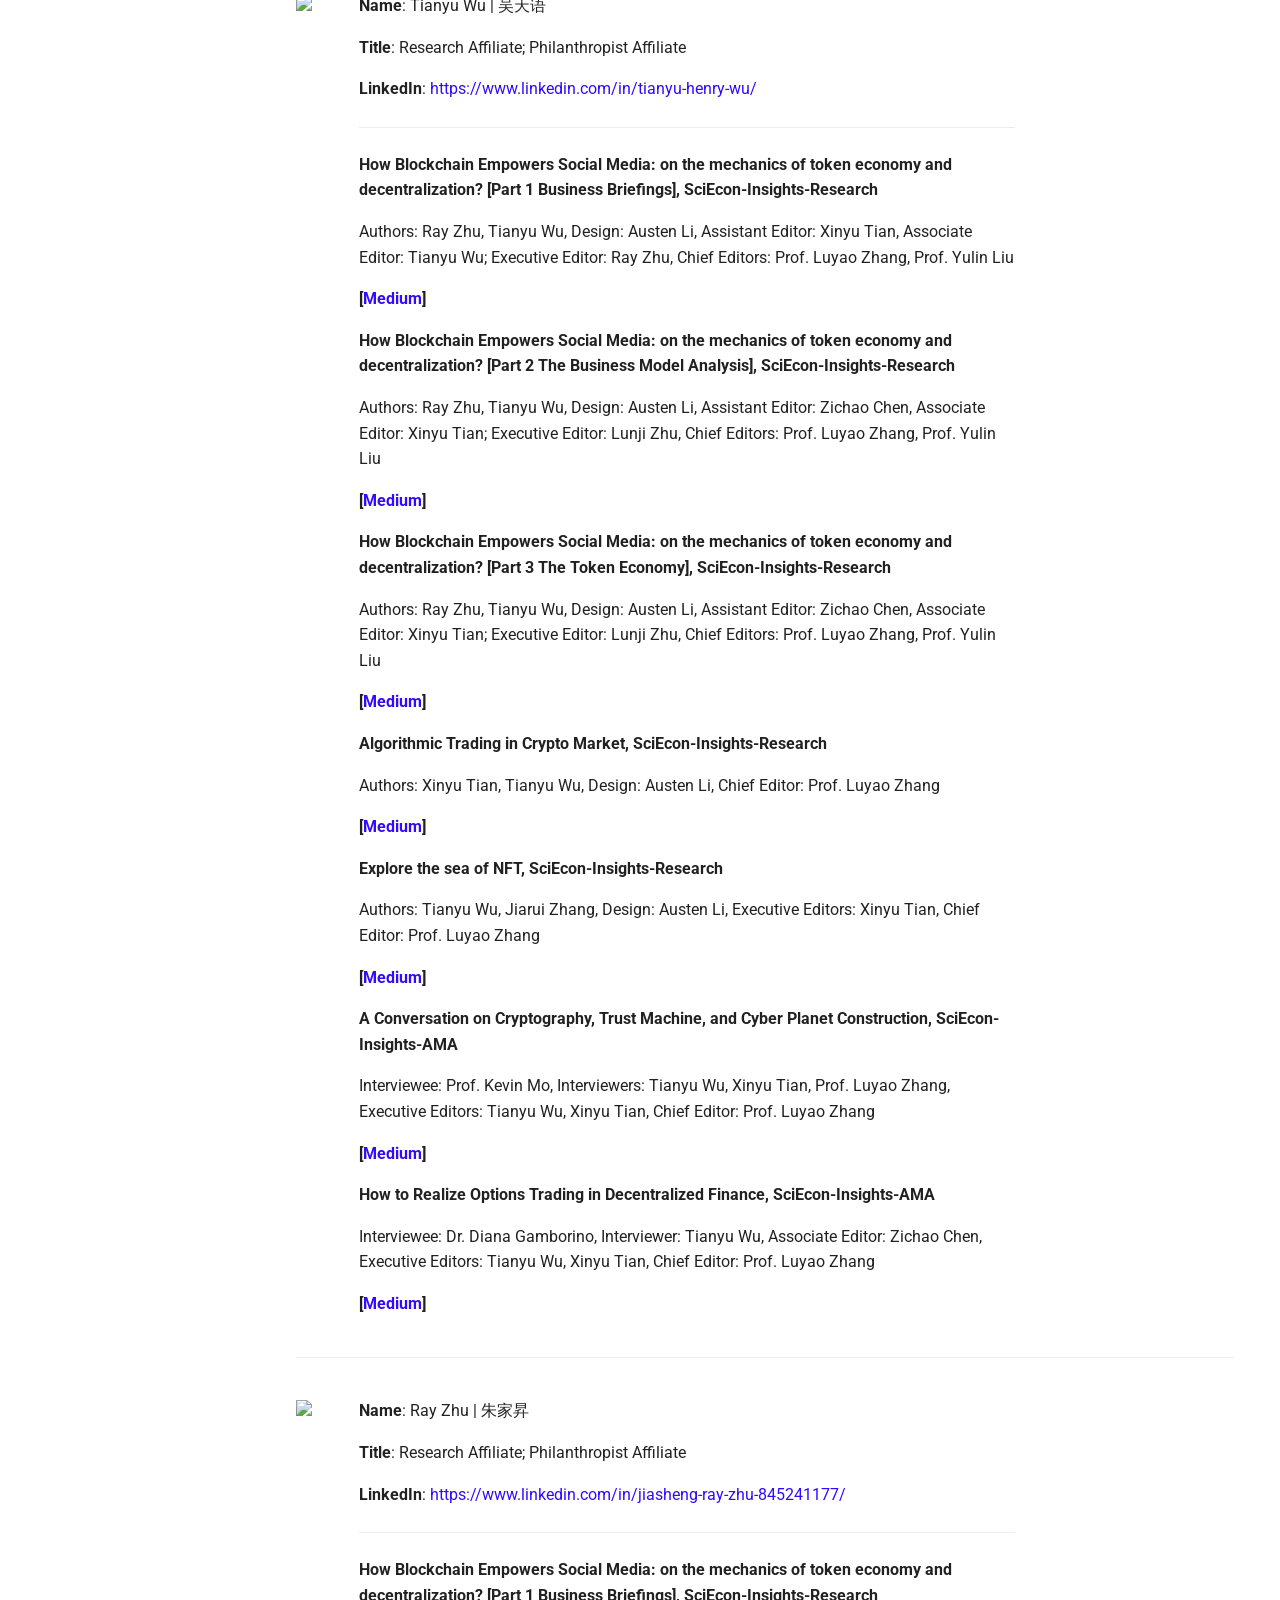
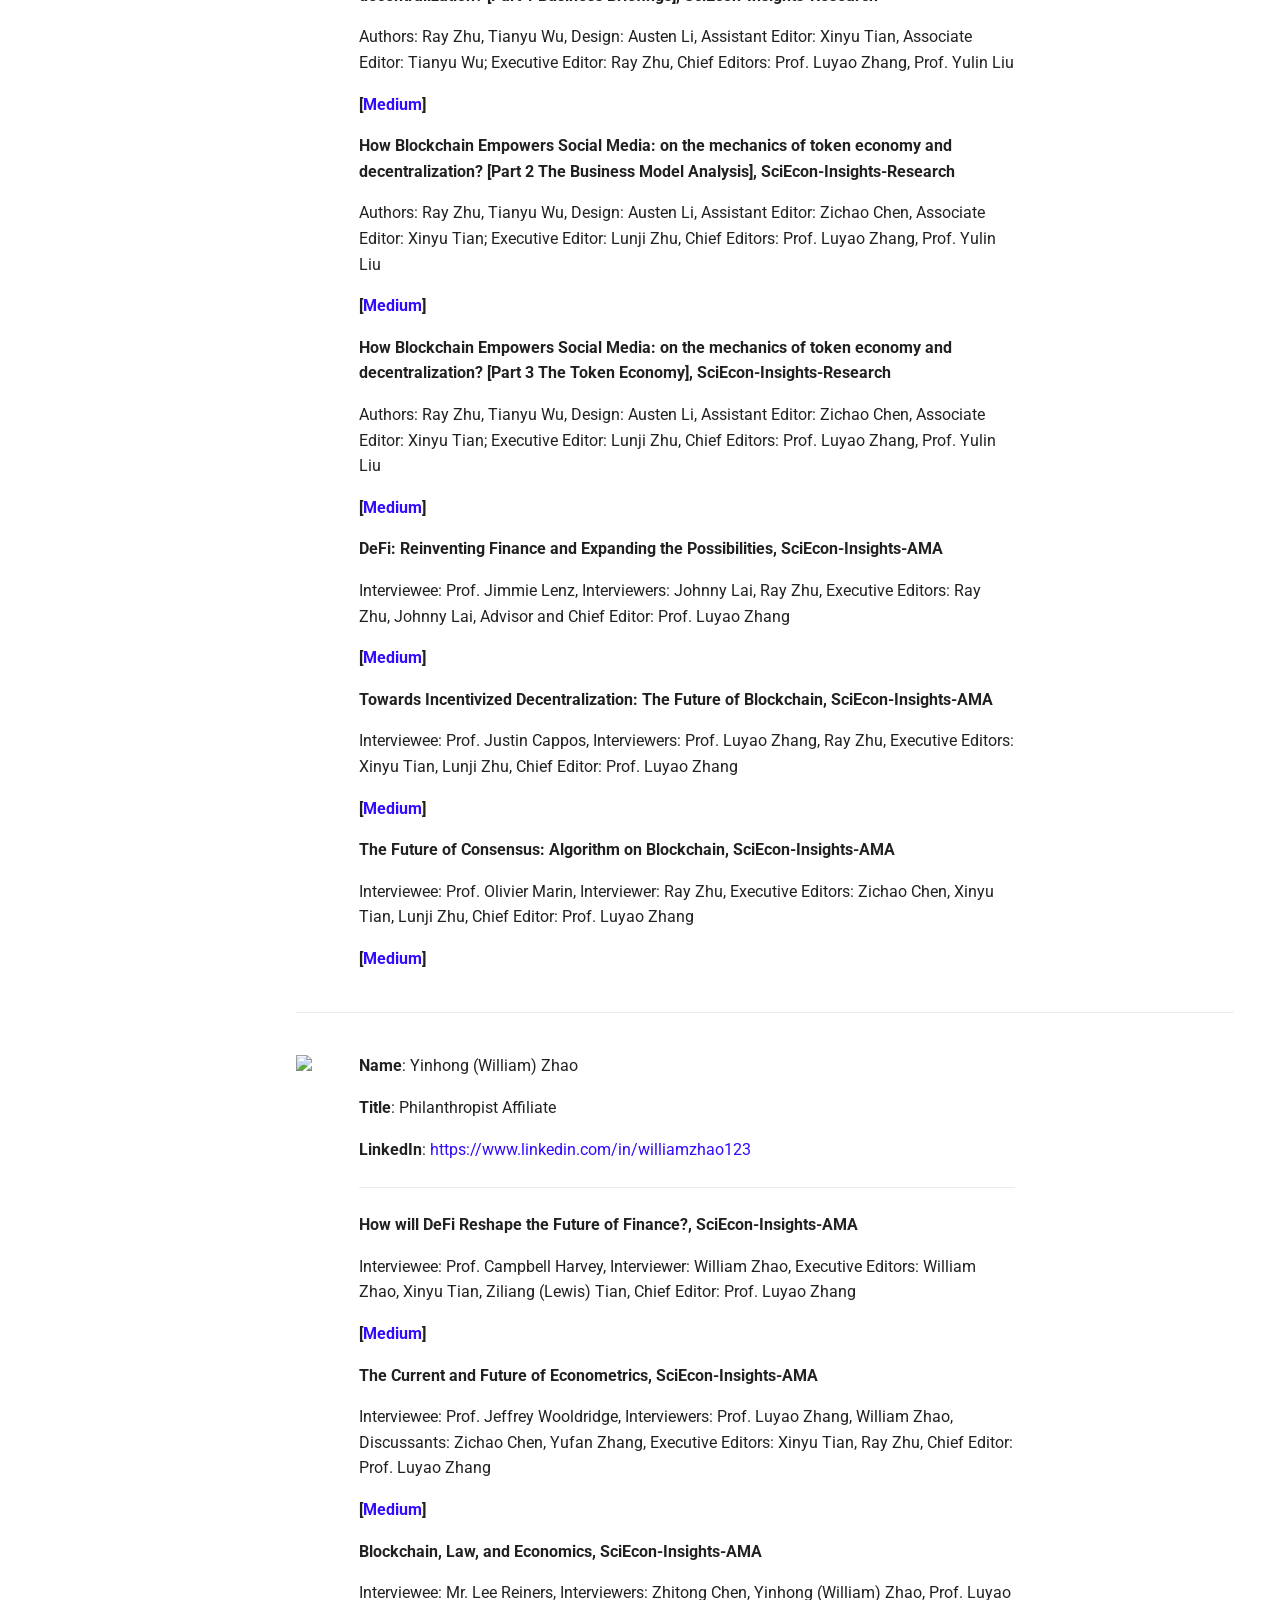
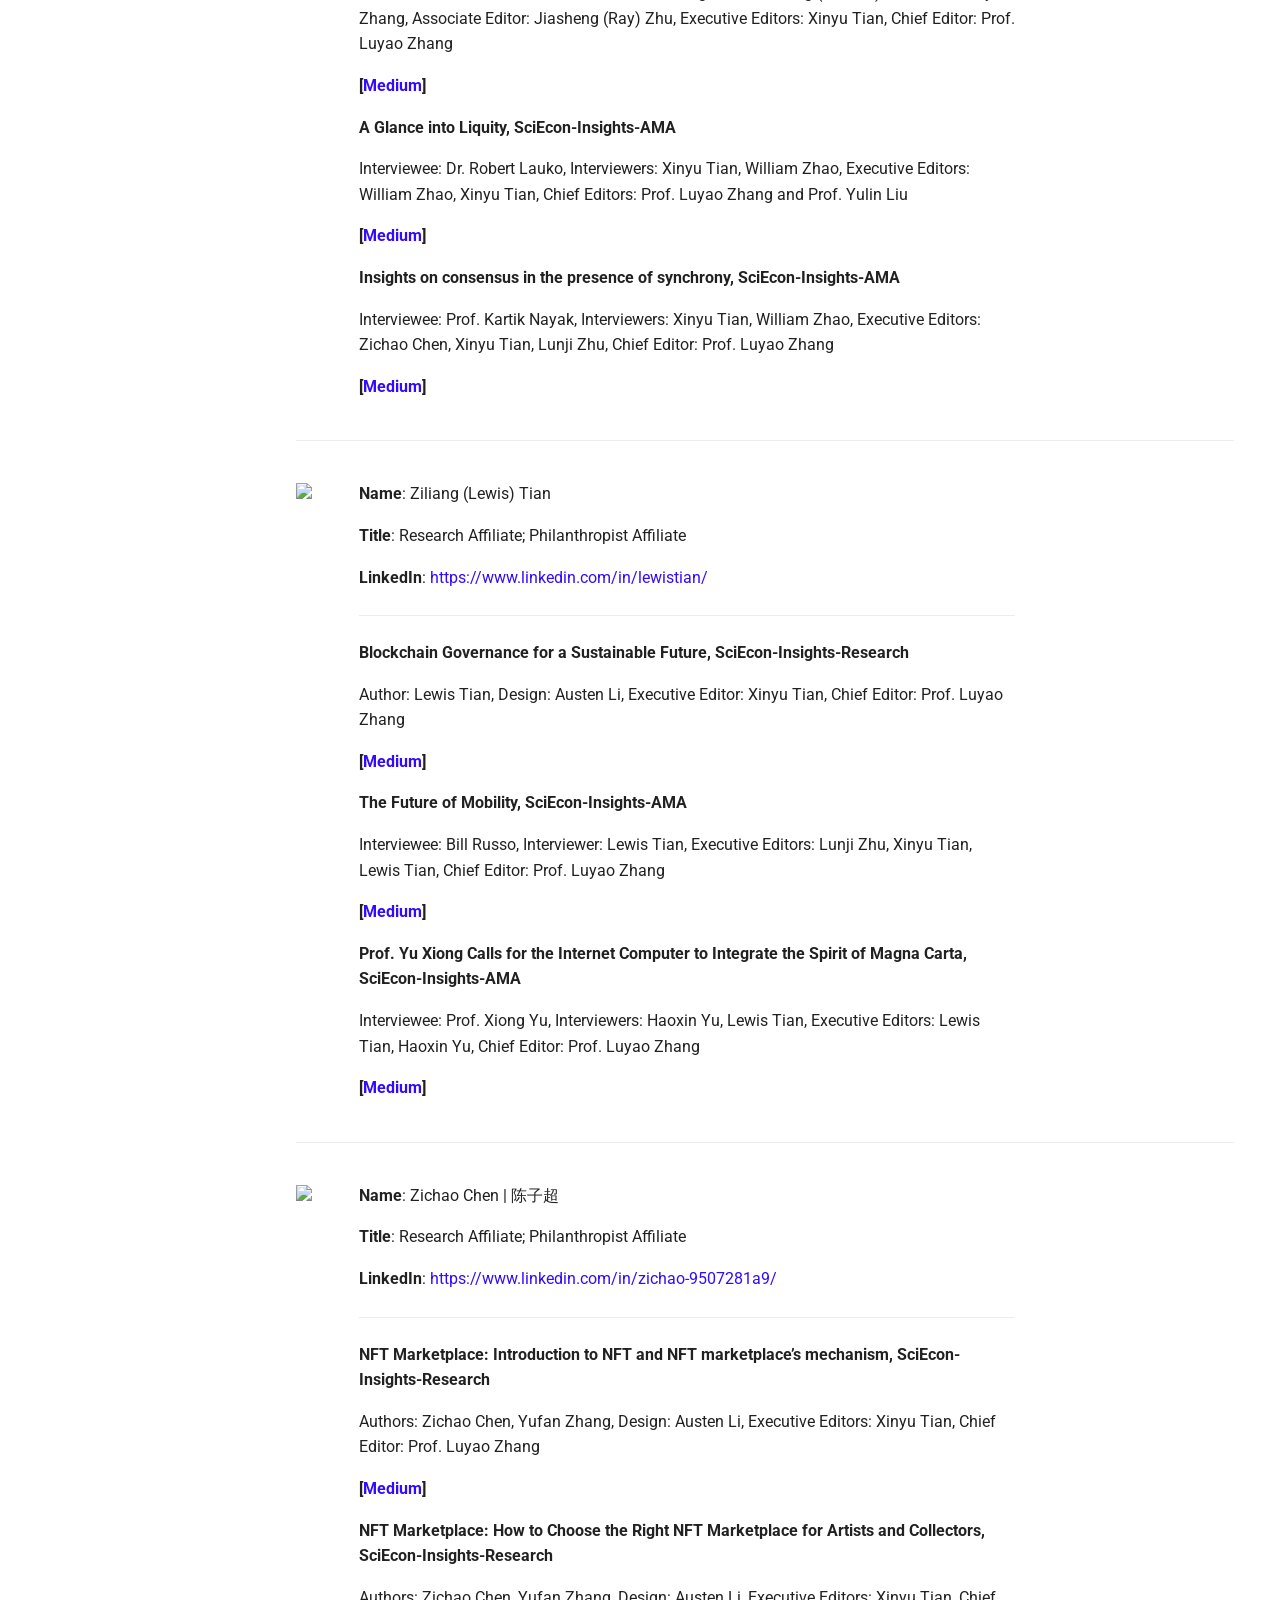
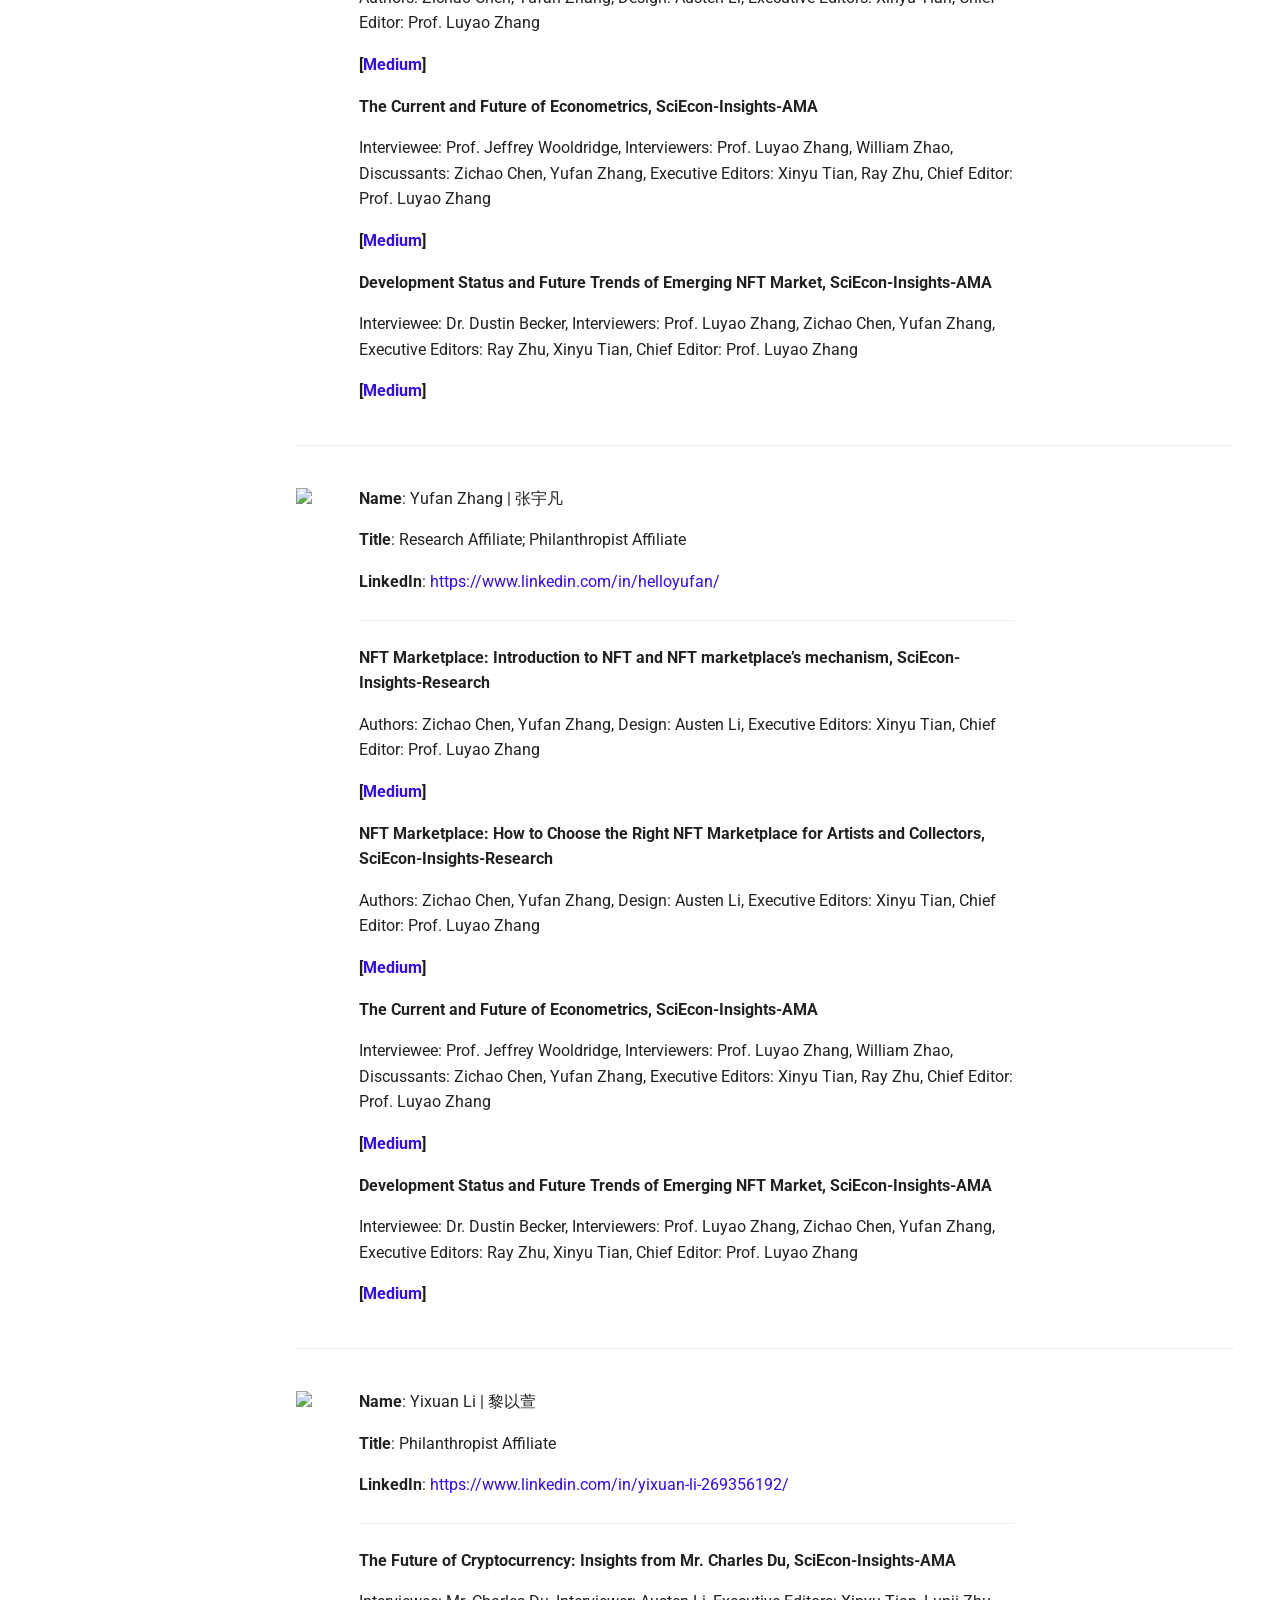
==== commit 5549a627: "modify spotlight, program name" ====
--- a/site/About/index.html
+++ b/site/About/index.html
@@ -393,8 +393,8 @@
     <ul class="md-nav__list" data-md-component="toc" data-md-scrollfix>
       
         <li class="md-nav__item">
-  <a href="#outstanding-members" class="md-nav__link">
-    Outstanding Members
+  <a href="#inaugural-e-board" class="md-nav__link">
+    Inaugural E-Board
   </a>
   
 </li>
@@ -423,7 +423,7 @@
 </li>
         
           <li class="md-nav__item">
-  <a href="#inaugural-e-board" class="md-nav__link">
+  <a href="#inaugural-e-board_1" class="md-nav__link">
     Inaugural E-Board
   </a>
   
@@ -515,7 +515,7 @@
 
 
 <h1 id="about-us">About Us</h1>
-<h2 id="outstanding-members">Outstanding Members</h2>
+<h2 id="inaugural-e-board">Inaugural E-Board</h2>
 <div class="admonition quote">
 <p class="admonition-title">Motto in light of eastern and western philosophy</p>
 <p>Aristotle and Plato: form or matter? </p>
@@ -894,7 +894,7 @@
 </div>
 </div>
 </div>
-<h4 id="inaugural-e-board">Inaugural E-Board</h4>
+<h4 id="inaugural-e-board_1">Inaugural E-Board</h4>
 <hr />
 <div style="display: flex;">
 <p><img id="jiasheng" src="https://raw.githubusercontent.com/SciEcon/SciEcon-Website/main/docs/people_thumbnail/jiasheng.png" onmouseover="jiashengHover();" onmouseout="jiashengOffHover();" width="200" /></p>
